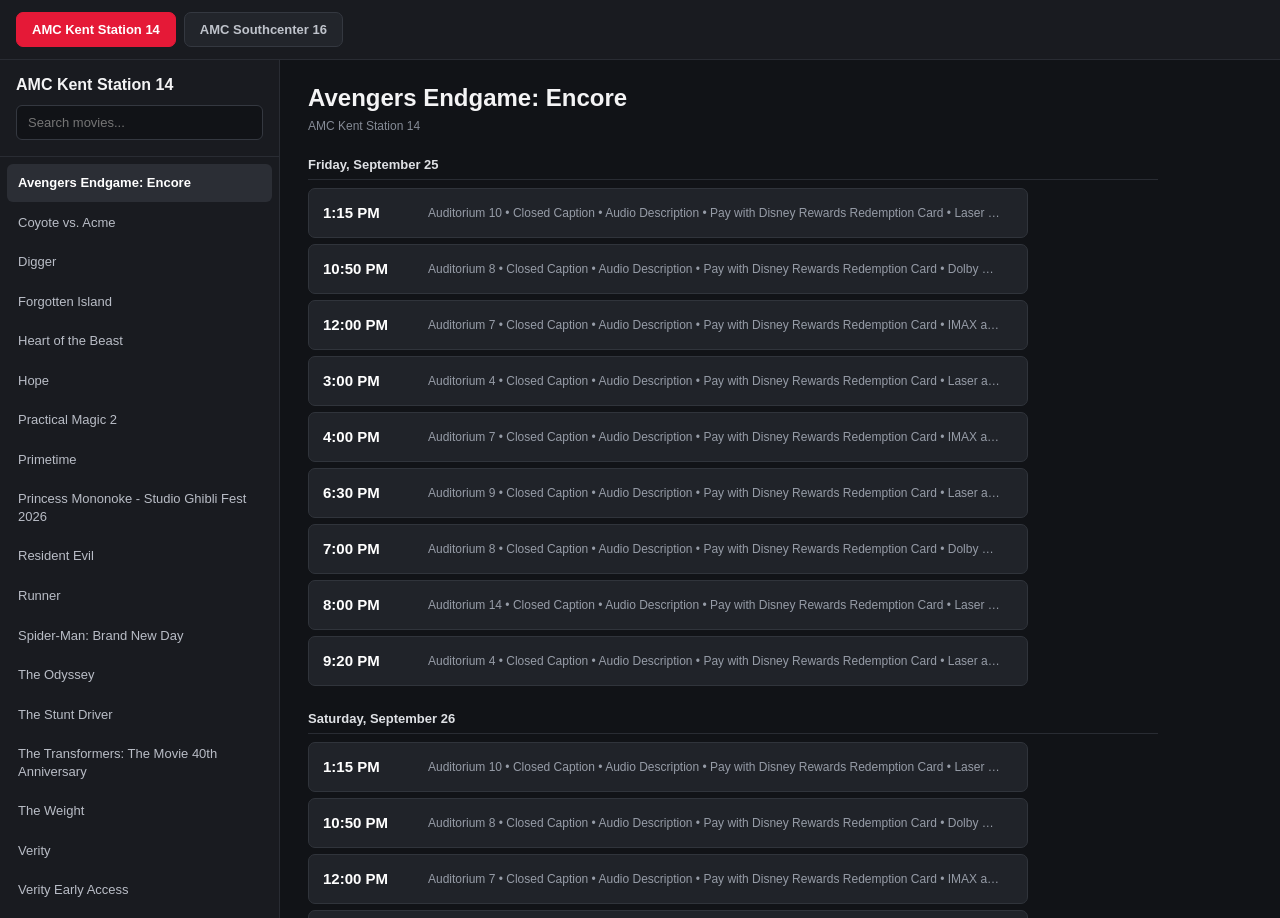
==== amc.html @ 358a9a9d "Create amc.html" ====
<!DOCTYPE html>
<html lang="en">

<head>

<meta charset="UTF-8">

<meta
    name="viewport"
    content="width=device-width, initial-scale=1.0"
>

<title>AMC Showtimes</title>

<style>

* {
    box-sizing: border-box;
}

html,
body {
    margin: 0;
    padding: 0;
    height: 100%;
}

body {
    font-family:
        -apple-system,
        BlinkMacSystemFont,
        "Segoe UI",
        Roboto,
        Helvetica,
        Arial,
        sans-serif;

    background: #111317;
    color: #f4f4f5;

    overflow: hidden;
}


/* =========================================================
   THEATER TABS
   ========================================================= */

.theater-bar {

    display: flex;

    gap: 8px;

    padding: 12px 16px;

    background: #191b20;

    border-bottom: 1px solid #292c33;

    overflow-x: auto;

    white-space: nowrap;

    scrollbar-width: thin;
}

.theater-tab {

    border: 1px solid #343840;

    background: #22252b;

    color: #bfc3cb;

    padding: 9px 15px;

    border-radius: 7px;

    cursor: pointer;

    font-size: 13px;

    font-weight: 600;

    transition:
        background 0.15s,
        border-color 0.15s,
        color 0.15s;
}

.theater-tab:hover {

    background: #2b2e35;

    color: white;
}

.theater-tab.active {

    background: #e51937;

    border-color: #e51937;

    color: white;
}


/* =========================================================
   MAIN LAYOUT
   ========================================================= */

.main {

    display: grid;

    grid-template-columns:
        280px
        minmax(0, 1fr);

    height: calc(100vh - 58px);
}


/* =========================================================
   MOVIE SIDEBAR
   ========================================================= */

.sidebar {

    background: #191b20;

    border-right: 1px solid #292c33;

    display: flex;

    flex-direction: column;

    min-width: 0;
}

.sidebar-header {

    padding: 16px;

    border-bottom: 1px solid #292c33;
}

.theater-name {

    font-size: 16px;

    font-weight: 700;

    margin-bottom: 11px;

    white-space: nowrap;

    overflow: hidden;

    text-overflow: ellipsis;
}

.search {

    width: 100%;

    padding: 9px 11px;

    border-radius: 6px;

    border: 1px solid #343840;

    background: #111317;

    color: white;

    outline: none;

    font-size: 13px;
}

.search:focus {

    border-color: #666c77;
}

.movie-list {

    overflow-y: auto;

    padding: 7px;

    flex: 1;
}

.movie-item {

    padding: 10px 11px;

    margin-bottom: 2px;

    border-radius: 6px;

    cursor: pointer;

    color: #b9bdc6;

    font-size: 13px;

    line-height: 1.35;

    transition:
        background 0.12s,
        color 0.12s;
}

.movie-item:hover {

    background: #24272d;

    color: white;
}

.movie-item.active {

    background: #2b2e35;

    color: white;

    font-weight: 600;
}


/* =========================================================
   CONTENT
   ========================================================= */

.content {

    min-width: 0;

    overflow-y: auto;

    padding: 24px 28px 40px;
}

.content-header {

    margin-bottom: 24px;
}

.content-title {

    margin: 0;

    font-size: 24px;

    font-weight: 700;

    line-height: 1.2;
}

.content-subtitle {

    margin-top: 6px;

    color: #858b96;

    font-size: 12px;
}


/* =========================================================
   DAY GROUP
   ========================================================= */

.day {

    margin-bottom: 25px;

    max-width: 850px;
}

.day-header {

    display: flex;

    align-items: center;

    gap: 9px;

    margin-bottom: 8px;

    padding-bottom: 7px;

    border-bottom: 1px solid #292c33;
}

.day-name {

    font-size: 13px;

    font-weight: 700;

    color: #dfe1e5;
}

.today-badge {

    font-size: 10px;

    font-weight: 700;

    color: #e51937;

    background: rgba(229, 25, 55, 0.12);

    border: 1px solid rgba(229, 25, 55, 0.3);

    border-radius: 4px;

    padding: 2px 5px;
}


/* =========================================================
   SHOWTIMES
   ========================================================= */

.showtimes {

    display: flex;

    flex-direction: column;

    gap: 6px;

    width: 100%;

    max-width: 720px;
}

.showtime {

    display: grid;

    grid-template-columns:
        105px
        minmax(0, 1fr)
        auto;

    grid-template-rows: 1fr;

    align-items: center;

    width: 100%;

    min-height: 50px;

    padding: 0 14px;

    border-radius: 7px;

    background: #202329;

    border: 1px solid #30343b;

    color: white;

    text-decoration: none;

    transition:
        background 0.15s,
        border-color 0.15s,
        transform 0.15s;
}

.showtime:hover {

    background: #292d34;

    border-color: #505661;

    transform: translateX(2px);
}

.showtime.cancelled {

    opacity: 0.5;

    text-decoration: line-through;
}

.showtime-time {

    font-size: 15px;

    font-weight: 600;

    white-space: nowrap;

    text-align: left;
}

.showtime-info {

    min-width: 0;

    padding-right: 12px;

    color: #969ca7;

    font-size: 12px;

    text-align: left;

    overflow: hidden;

    text-overflow: ellipsis;

    white-space: nowrap;
}

.badges {

    display: flex;

    align-items: center;

    justify-content: flex-end;

    gap: 4px;

    flex-wrap: wrap;
}

.badge {

    display: inline-flex;

    align-items: center;

    white-space: nowrap;

    font-size: 10px;

    line-height: 1;

    padding: 4px 6px;

    border-radius: 4px;

    background: #30343b;

    color: #c7cad0;

    font-weight: 600;
}

.badge.sold-out {

    background: #51252b;

    color: #ffb4bd;
}

.badge.almost {

    background: #514325;

    color: #f4d58b;
}

.badge.cancelled {

    background: #403f42;

    color: #bcbcc1;
}


/* =========================================================
   EMPTY STATE
   ========================================================= */

.empty {

    padding: 30px 10px;

    color: #747a85;

    font-size: 13px;
}

.loading {

    color: #777d88;

    font-size: 13px;
}


/* =========================================================
   MOBILE
   ========================================================= */

@media (max-width: 750px) {

    body {
        overflow: auto;
    }

    .main {

        grid-template-columns: 1fr;

        height: auto;

        min-height: calc(100vh - 58px);
    }

    .sidebar {

        border-right: none;

        border-bottom: 1px solid #292c33;

        max-height: 260px;
    }

    .movie-list {

        max-height: 150px;
    }

    .content {

        padding: 20px 14px 35px;
    }

    .content-title {

        font-size: 20px;
    }

    .showtime {

        grid-template-columns:
            88px
            minmax(0, 1fr)
            auto;

        min-height: 48px;

        padding: 0 10px;
    }

    .showtime-time {

        font-size: 14px;
    }

    .showtime-info {

        font-size: 11px;

        padding-right: 7px;
    }

    .badge {

        font-size: 9px;

        padding: 3px 5px;
    }
}


/* =========================================================
   VERY SMALL SCREENS
   ========================================================= */

@media (max-width: 430px) {

    .showtime {

        grid-template-columns:
            76px
            minmax(0, 1fr);
    }

    .badges {

        display: none;
    }

    .showtime-info {

        padding-right: 0;
    }
}

</style>

</head>


<body>


<!-- =======================================================
     THEATER TABS
     ======================================================= -->

<div class="theater-bar" id="theaterBar">
</div>


<!-- =======================================================
     MAIN
     ======================================================= -->

<div class="main">


    <!-- ===================================================
         SIDEBAR
         =================================================== -->

    <aside class="sidebar">

        <div class="sidebar-header">

            <div
                class="theater-name"
                id="theaterName"
            >
                Loading...
            </div>

            <input
                type="text"
                class="search"
                id="movieSearch"
                placeholder="Search movies..."
                autocomplete="off"
            >

        </div>


        <div
            class="movie-list"
            id="movieList"
        >
        </div>

    </aside>


    <!-- ===================================================
         CONTENT
         =================================================== -->

    <main class="content">

        <div class="content-header">

            <h1
                class="content-title"
                id="movieTitle"
            >
                Select a movie
            </h1>

            <div
                class="content-subtitle"
                id="contentSubtitle"
            >
            </div>

        </div>


        <div id="showtimeContainer">
        </div>

    </main>

</div>


<script>

const DATA = {"606": {"name": "AMC Kent Station 14", "movies": {"Avengers Endgame: Encore": [{"date": "Friday, September 25", "date_iso": "2026-09-25", "time": "12:00 PM", "auditorium": "Auditorium 7", "attributes": ["Closed Caption", "Audio Description", "Pay with Disney Rewards Redemption Card", "IMAX at AMC", "IMAX with Laser at AMC", "Reserved Seating"], "purchase_url": "https://www.amctheatres.com/showtimes/all/2026-09-25/kentstation/all/147288750", "sold_out": false, "almost_sold_out": false, "cancelled": false}, {"date": "Friday, September 25", "date_iso": "2026-09-25", "time": "1:15 PM", "auditorium": "Auditorium 10", "attributes": ["Closed Caption", "Audio Description", "Pay with Disney Rewards Redemption Card", "Laser at AMC", "RealD 3D", "AMC Signature Recliners", "Reserved Seating"], "purchase_url": "https://www.amctheatres.com/showtimes/all/2026-09-25/kentstation/all/146678218", "sold_out": false, "almost_sold_out": false, "cancelled": false}, {"date": "Friday, September 25", "date_iso": "2026-09-25", "time": "3:00 PM", "auditorium": "Auditorium 4", "attributes": ["Closed Caption", "Audio Description", "Pay with Disney Rewards Redemption Card", "Laser at AMC", "AMC Signature Recliners", "Reserved Seating"], "purchase_url": "https://www.amctheatres.com/showtimes/all/2026-09-25/kentstation/all/146678106", "sold_out": false, "almost_sold_out": false, "cancelled": false}, {"date": "Friday, September 25", "date_iso": "2026-09-25", "time": "4:00 PM", "auditorium": "Auditorium 7", "attributes": ["Closed Caption", "Audio Description", "Pay with Disney Rewards Redemption Card", "IMAX at AMC", "IMAX with Laser at AMC", "Reserved Seating"], "purchase_url": "https://www.amctheatres.com/showtimes/all/2026-09-25/kentstation/all/146466103", "sold_out": false, "almost_sold_out": false, "cancelled": false}, {"date": "Friday, September 25", "date_iso": "2026-09-25", "time": "6:30 PM", "auditorium": "Auditorium 9", "attributes": ["Closed Caption", "Audio Description", "Pay with Disney Rewards Redemption Card", "Laser at AMC", "AMC Signature Recliners", "Reserved Seating"], "purchase_url": "https://www.amctheatres.com/showtimes/all/2026-09-25/kentstation/all/146678206", "sold_out": false, "almost_sold_out": false, "cancelled": false}, {"date": "Friday, September 25", "date_iso": "2026-09-25", "time": "7:00 PM", "auditorium": "Auditorium 8", "attributes": ["Closed Caption", "Audio Description", "Pay with Disney Rewards Redemption Card", "Dolby Cinema at AMC", "Infinity Vision", "AMC Signature Recliners", "Reserved Seating"], "purchase_url": "https://www.amctheatres.com/showtimes/all/2026-09-25/kentstation/all/147006799", "sold_out": false, "almost_sold_out": false, "cancelled": false}, {"date": "Friday, September 25", "date_iso": "2026-09-25", "time": "8:00 PM", "auditorium": "Auditorium 14", "attributes": ["Closed Caption", "Audio Description", "Pay with Disney Rewards Redemption Card", "Laser at AMC", "AMC Signature Recliners", "Reserved Seating"], "purchase_url": "https://www.amctheatres.com/showtimes/all/2026-09-25/kentstation/all/147288881", "sold_out": false, "almost_sold_out": false, "cancelled": false}, {"date": "Friday, September 25", "date_iso": "2026-09-25", "time": "9:20 PM", "auditorium": "Auditorium 4", "attributes": ["Closed Caption", "Audio Description", "Pay with Disney Rewards Redemption Card", "Laser at AMC", "AMC Signature Recliners", "Reserved Seating"], "purchase_url": "https://www.amctheatres.com/showtimes/all/2026-09-25/kentstation/all/146678126", "sold_out": false, "almost_sold_out": false, "cancelled": false}, {"date": "Friday, September 25", "date_iso": "2026-09-25", "time": "10:50 PM", "auditorium": "Auditorium 8", "attributes": ["Closed Caption", "Audio Description", "Pay with Disney Rewards Redemption Card", "Dolby Cinema at AMC", "Infinity Vision", "AMC Signature Recliners", "Reserved Seating"], "purchase_url": "https://www.amctheatres.com/showtimes/all/2026-09-25/kentstation/all/147006789", "sold_out": false, "almost_sold_out": false, "cancelled": false}, {"date": "Saturday, September 26", "date_iso": "2026-09-26", "time": "12:00 PM", "auditorium": "Auditorium 7", "attributes": ["Closed Caption", "Audio Description", "Pay with Disney Rewards Redemption Card", "IMAX at AMC", "IMAX with Laser at AMC", "Reserved Seating"], "purchase_url": "https://www.amctheatres.com/showtimes/all/2026-09-26/kentstation/all/147288749", "sold_out": false, "almost_sold_out": false, "cancelled": false}, {"date": "Saturday, September 26", "date_iso": "2026-09-26", "time": "1:15 PM", "auditorium": "Auditorium 10", "attributes": ["Closed Caption", "Audio Description", "Pay with Disney Rewards Redemption Card", "Laser at AMC", "RealD 3D", "AMC Signature Recliners", "Reserved Seating"], "purchase_url": "https://www.amctheatres.com/showtimes/all/2026-09-26/kentstation/all/146678217", "sold_out": false, "almost_sold_out": false, "cancelled": false}, {"date": "Saturday, September 26", "date_iso": "2026-09-26", "time": "3:00 PM", "auditorium": "Auditorium 4", "attributes": ["Closed Caption", "Audio Description", "Pay with Disney Rewards Redemption Card", "Laser at AMC", "AMC Signature Recliners", "Reserved Seating"], "purchase_url": "https://www.amctheatres.com/showtimes/all/2026-09-26/kentstation/all/146678107", "sold_out": false, "almost_sold_out": false, "cancelled": false}, {"date": "Saturday, September 26", "date_iso": "2026-09-26", "time": "4:00 PM", "auditorium": "Auditorium 7", "attributes": ["Closed Caption", "Audio Description", "Pay with Disney Rewards Redemption Card", "IMAX at AMC", "IMAX with Laser at AMC", "Reserved Seating"], "purchase_url": "https://www.amctheatres.com/showtimes/all/2026-09-26/kentstation/all/146466104", "sold_out": false, "almost_sold_out": false, "cancelled": false}, {"date": "Saturday, September 26", "date_iso": "2026-09-26", "time": "6:30 PM", "auditorium": "Auditorium 9", "attributes": ["Closed Caption", "Audio Description", "Pay with Disney Rewards Redemption Card", "Laser at AMC", "AMC Signature Recliners", "Reserved Seating"], "purchase_url": "https://www.amctheatres.com/showtimes/all/2026-09-26/kentstation/all/146678202", "sold_out": false, "almost_sold_out": false, "cancelled": false}, {"date": "Saturday, September 26", "date_iso": "2026-09-26", "time": "7:00 PM", "auditorium": "Auditorium 8", "attributes": ["Closed Caption", "Audio Description", "Pay with Disney Rewards Redemption Card", "Dolby Cinema at AMC", "Infinity Vision", "AMC Signature Recliners", "Reserved Seating"], "purchase_url": "https://www.amctheatres.com/showtimes/all/2026-09-26/kentstation/all/147006792", "sold_out": false, "almost_sold_out": false, "cancelled": false}, {"date": "Saturday, September 26", "date_iso": "2026-09-26", "time": "8:00 PM", "auditorium": "Auditorium 14", "attributes": ["Closed Caption", "Audio Description", "Pay with Disney Rewards Redemption Card", "Laser at AMC", "AMC Signature Recliners", "Reserved Seating"], "purchase_url": "https://www.amctheatres.com/showtimes/all/2026-09-26/kentstation/all/147288877", "sold_out": false, "almost_sold_out": false, "cancelled": false}, {"date": "Saturday, September 26", "date_iso": "2026-09-26", "time": "9:20 PM", "auditorium": "Auditorium 4", "attributes": ["Closed Caption", "Audio Description", "Pay with Disney Rewards Redemption Card", "Laser at AMC", "AMC Signature Recliners", "Reserved Seating"], "purchase_url": "https://www.amctheatres.com/showtimes/all/2026-09-26/kentstation/all/146678123", "sold_out": false, "almost_sold_out": false, "cancelled": false}, {"date": "Saturday, September 26", "date_iso": "2026-09-26", "time": "10:50 PM", "auditorium": "Auditorium 8", "attributes": ["Closed Caption", "Audio Description", "Pay with Disney Rewards Redemption Card", "Dolby Cinema at AMC", "Infinity Vision", "AMC Signature Recliners", "Reserved Seating"], "purchase_url": "https://www.amctheatres.com/showtimes/all/2026-09-26/kentstation/all/147006793", "sold_out": false, "almost_sold_out": false, "cancelled": false}, {"date": "Sunday, September 27", "date_iso": "2026-09-27", "time": "12:00 PM", "auditorium": "Auditorium 7", "attributes": ["Closed Caption", "Audio Description", "Pay with Disney Rewards Redemption Card", "IMAX at AMC", "IMAX with Laser at AMC", "Reserved Seating"], "purchase_url": "https://www.amctheatres.com/showtimes/all/2026-09-27/kentstation/all/147288748", "sold_out": false, "almost_sold_out": false, "cancelled": false}, {"date": "Sunday, September 27", "date_iso": "2026-09-27", "time": "1:15 PM", "auditorium": "Auditorium 10", "attributes": ["Closed Caption", "Audio Description", "Pay with Disney Rewards Redemption Card", "Laser at AMC", "RealD 3D", "AMC Signature Recliners", "Reserved Seating"], "purchase_url": "https://www.amctheatres.com/showtimes/all/2026-09-27/kentstation/all/146678216", "sold_out": false, "almost_sold_out": false, "cancelled": false}, {"date": "Sunday, September 27", "date_iso": "2026-09-27", "time": "3:00 PM", "auditorium": "Auditorium 4", "attributes": ["Closed Caption", "Audio Description", "Pay with Disney Rewards Redemption Card", "Laser at AMC", "AMC Signature Recliners", "Reserved Seating"], "purchase_url": "https://www.amctheatres.com/showtimes/all/2026-09-27/kentstation/all/146678108", "sold_out": false, "almost_sold_out": false, "cancelled": false}, {"date": "Sunday, September 27", "date_iso": "2026-09-27", "time": "4:00 PM", "auditorium": "Auditorium 7", "attributes": ["Closed Caption", "Audio Description", "Pay with Disney Rewards Redemption Card", "IMAX at AMC", "IMAX with Laser at AMC", "Reserved Seating"], "purchase_url": "https://www.amctheatres.com/showtimes/all/2026-09-27/kentstation/all/146466105", "sold_out": false, "almost_sold_out": false, "cancelled": false}, {"date": "Sunday, September 27", "date_iso": "2026-09-27", "time": "5:30 PM", "auditorium": "Auditorium 14", "attributes": ["Closed Caption", "Audio Description", "Pay with Disney Rewards Redemption Card", "Laser at AMC", "AMC Signature Recliners", "Reserved Seating"], "purchase_url": "https://www.amctheatres.com/showtimes/all/2026-09-27/kentstation/all/147288873", "sold_out": false, "almost_sold_out": false, "cancelled": false}, {"date": "Sunday, September 27", "date_iso": "2026-09-27", "time": "6:30 PM", "auditorium": "Auditorium 9", "attributes": ["Closed Caption", "Audio Description", "Pay with Disney Rewards Redemption Card", "Laser at AMC", "AMC Signature Recliners", "Reserved Seating"], "purchase_url": "https://www.amctheatres.com/showtimes/all/2026-09-27/kentstation/all/146678204", "sold_out": false, "almost_sold_out": false, "cancelled": false}, {"date": "Sunday, September 27", "date_iso": "2026-09-27", "time": "7:00 PM", "auditorium": "Auditorium 8", "attributes": ["Closed Caption", "Audio Description", "Pay with Disney Rewards Redemption Card", "Dolby Cinema at AMC", "Infinity Vision", "AMC Signature Recliners", "Reserved Seating"], "purchase_url": "https://www.amctheatres.com/showtimes/all/2026-09-27/kentstation/all/147006794", "sold_out": false, "almost_sold_out": false, "cancelled": false}, {"date": "Sunday, September 27", "date_iso": "2026-09-27", "time": "9:20 PM", "auditorium": "Auditorium 4", "attributes": ["Closed Caption", "Audio Description", "Pay with Disney Rewards Redemption Card", "Laser at AMC", "AMC Signature Recliners", "Reserved Seating"], "purchase_url": "https://www.amctheatres.com/showtimes/all/2026-09-27/kentstation/all/146678119", "sold_out": false, "almost_sold_out": false, "cancelled": false}, {"date": "Sunday, September 27", "date_iso": "2026-09-27", "time": "10:50 PM", "auditorium": "Auditorium 8", "attributes": ["Closed Caption", "Audio Description", "Pay with Disney Rewards Redemption Card", "Dolby Cinema at AMC", "Infinity Vision", "AMC Signature Recliners", "Reserved Seating"], "purchase_url": "https://www.amctheatres.com/showtimes/all/2026-09-27/kentstation/all/147006784", "sold_out": false, "almost_sold_out": false, "cancelled": false}, {"date": "Monday, September 28", "date_iso": "2026-09-28", "time": "12:00 PM", "auditorium": "Auditorium 7", "attributes": ["Closed Caption", "Audio Description", "Pay with Disney Rewards Redemption Card", "IMAX at AMC", "IMAX with Laser at AMC", "Reserved Seating"], "purchase_url": "https://www.amctheatres.com/showtimes/all/2026-09-28/kentstation/all/147288747", "sold_out": false, "almost_sold_out": false, "cancelled": false}, {"date": "Monday, September 28", "date_iso": "2026-09-28", "time": "1:15 PM", "auditorium": "Auditorium 10", "attributes": ["Closed Caption", "Audio Description", "Pay with Disney Rewards Redemption Card", "Laser at AMC", "RealD 3D", "AMC Signature Recliners", "Reserved Seating"], "purchase_url": "https://www.amctheatres.com/showtimes/all/2026-09-28/kentstation/all/146678215", "sold_out": false, "almost_sold_out": false, "cancelled": false}, {"date": "Monday, September 28", "date_iso": "2026-09-28", "time": "3:00 PM", "auditorium": "Auditorium 4", "attributes": ["Closed Caption", "Audio Description", "Pay with Disney Rewards Redemption Card", "Laser at AMC", "AMC Signature Recliners", "Reserved Seating"], "purchase_url": "https://www.amctheatres.com/showtimes/all/2026-09-28/kentstation/all/146678109", "sold_out": false, "almost_sold_out": false, "cancelled": false}, {"date": "Monday, September 28", "date_iso": "2026-09-28", "time": "4:00 PM", "auditorium": "Auditorium 7", "attributes": ["Closed Caption", "Audio Description", "Pay with Disney Rewards Redemption Card", "IMAX at AMC", "IMAX with Laser at AMC", "Reserved Seating"], "purchase_url": "https://www.amctheatres.com/showtimes/all/2026-09-28/kentstation/all/146466106", "sold_out": false, "almost_sold_out": false, "cancelled": false}, {"date": "Monday, September 28", "date_iso": "2026-09-28", "time": "5:30 PM", "auditorium": "Auditorium 14", "attributes": ["Closed Caption", "Audio Description", "Pay with Disney Rewards Redemption Card", "Laser at AMC", "AMC Signature Recliners", "Reserved Seating"], "purchase_url": "https://www.amctheatres.com/showtimes/all/2026-09-28/kentstation/all/147288869", "sold_out": false, "almost_sold_out": false, "cancelled": false}, {"date": "Monday, September 28", "date_iso": "2026-09-28", "time": "6:30 PM", "auditorium": "Auditorium 8", "attributes": ["Closed Caption", "Audio Description", "Pay with Disney Rewards Redemption Card", "Dolby Cinema at AMC", "Infinity Vision", "AMC Signature Recliners", "Reserved Seating"], "purchase_url": "https://www.amctheatres.com/showtimes/all/2026-09-28/kentstation/all/146678200", "sold_out": false, "almost_sold_out": false, "cancelled": false}, {"date": "Monday, September 28", "date_iso": "2026-09-28", "time": "9:20 PM", "auditorium": "Auditorium 4", "attributes": ["Closed Caption", "Audio Description", "Pay with Disney Rewards Redemption Card", "Laser at AMC", "AMC Signature Recliners", "Reserved Seating"], "purchase_url": "https://www.amctheatres.com/showtimes/all/2026-09-28/kentstation/all/146678121", "sold_out": false, "almost_sold_out": false, "cancelled": false}, {"date": "Monday, September 28", "date_iso": "2026-09-28", "time": "10:20 PM", "auditorium": "Auditorium 8", "attributes": ["Closed Caption", "Audio Description", "Pay with Disney Rewards Redemption Card", "Dolby Cinema at AMC", "Infinity Vision", "AMC Signature Recliners", "Reserved Seating"], "purchase_url": "https://www.amctheatres.com/showtimes/all/2026-09-28/kentstation/all/147006787", "sold_out": false, "almost_sold_out": false, "cancelled": false}, {"date": "Tuesday, September 29", "date_iso": "2026-09-29", "time": "12:00 PM", "auditorium": "Auditorium 7", "attributes": ["Closed Caption", "Audio Description", "Pay with Disney Rewards Redemption Card", "IMAX at AMC", "IMAX with Laser at AMC", "Reserved Seating"], "purchase_url": "https://www.amctheatres.com/showtimes/all/2026-09-29/kentstation/all/147288746", "sold_out": false, "almost_sold_out": false, "cancelled": false}, {"date": "Tuesday, September 29", "date_iso": "2026-09-29", "time": "1:15 PM", "auditorium": "Auditorium 10", "attributes": ["Closed Caption", "Audio Description", "Pay with Disney Rewards Redemption Card", "Laser at AMC", "RealD 3D", "AMC Signature Recliners", "Reserved Seating"], "purchase_url": "https://www.amctheatres.com/showtimes/all/2026-09-29/kentstation/all/146678214", "sold_out": false, "almost_sold_out": false, "cancelled": false}, {"date": "Tuesday, September 29", "date_iso": "2026-09-29", "time": "3:00 PM", "auditorium": "Auditorium 4", "attributes": ["Closed Caption", "Audio Description", "Pay with Disney Rewards Redemption Card", "Laser at AMC", "AMC Signature Recliners", "Reserved Seating"], "purchase_url": "https://www.amctheatres.com/showtimes/all/2026-09-29/kentstation/all/146678110", "sold_out": false, "almost_sold_out": false, "cancelled": false}, {"date": "Tuesday, September 29", "date_iso": "2026-09-29", "time": "4:00 PM", "auditorium": "Auditorium 7", "attributes": ["Closed Caption", "Audio Description", "Pay with Disney Rewards Redemption Card", "IMAX at AMC", "IMAX with Laser at AMC", "Reserved Seating"], "purchase_url": "https://www.amctheatres.com/showtimes/all/2026-09-29/kentstation/all/146466107", "sold_out": false, "almost_sold_out": false, "cancelled": false}, {"date": "Tuesday, September 29", "date_iso": "2026-09-29", "time": "5:30 PM", "auditorium": "Auditorium 14", "attributes": ["Closed Caption", "Audio Description", "Pay with Disney Rewards Redemption Card", "Laser at AMC", "AMC Signature Recliners", "Reserved Seating"], "purchase_url": "https://www.amctheatres.com/showtimes/all/2026-09-29/kentstation/all/147288866", "sold_out": false, "almost_sold_out": false, "cancelled": false}, {"date": "Tuesday, September 29", "date_iso": "2026-09-29", "time": "6:30 PM", "auditorium": "Auditorium 8", "attributes": ["Closed Caption", "Audio Description", "Pay with Disney Rewards Redemption Card", "Dolby Cinema at AMC", "Infinity Vision", "AMC Signature Recliners", "Reserved Seating"], "purchase_url": "https://www.amctheatres.com/showtimes/all/2026-09-29/kentstation/all/146678196", "sold_out": false, "almost_sold_out": false, "cancelled": false}, {"date": "Tuesday, September 29", "date_iso": "2026-09-29", "time": "9:20 PM", "auditorium": "Auditorium 4", "attributes": ["Closed Caption", "Audio Description", "Pay with Disney Rewards Redemption Card", "Laser at AMC", "AMC Signature Recliners", "Reserved Seating"], "purchase_url": "https://www.amctheatres.com/showtimes/all/2026-09-29/kentstation/all/146678117", "sold_out": false, "almost_sold_out": false, "cancelled": false}, {"date": "Tuesday, September 29", "date_iso": "2026-09-29", "time": "10:20 PM", "auditorium": "Auditorium 8", "attributes": ["Closed Caption", "Audio Description", "Pay with Disney Rewards Redemption Card", "Dolby Cinema at AMC", "Infinity Vision", "AMC Signature Recliners", "Reserved Seating"], "purchase_url": "https://www.amctheatres.com/showtimes/all/2026-09-29/kentstation/all/147006783", "sold_out": false, "almost_sold_out": false, "cancelled": false}, {"date": "Wednesday, September 30", "date_iso": "2026-09-30", "time": "12:00 PM", "auditorium": "Auditorium 7", "attributes": ["Closed Caption", "Audio Description", "Pay with Disney Rewards Redemption Card", "IMAX at AMC", "IMAX with Laser at AMC", "Reserved Seating"], "purchase_url": "https://www.amctheatres.com/showtimes/all/2026-09-30/kentstation/all/147288745", "sold_out": false, "almost_sold_out": false, "cancelled": false}, {"date": "Wednesday, September 30", "date_iso": "2026-09-30", "time": "1:15 PM", "auditorium": "Auditorium 10", "attributes": ["Closed Caption", "Audio Description", "Pay with Disney Rewards Redemption Card", "Laser at AMC", "RealD 3D", "AMC Signature Recliners", "Reserved Seating"], "purchase_url": "https://www.amctheatres.com/showtimes/all/2026-09-30/kentstation/all/146678212", "sold_out": false, "almost_sold_out": false, "cancelled": false}, {"date": "Wednesday, September 30", "date_iso": "2026-09-30", "time": "3:00 PM", "auditorium": "Auditorium 4", "attributes": ["Closed Caption", "Audio Description", "Pay with Disney Rewards Redemption Card", "Laser at AMC", "AMC Signature Recliners", "Reserved Seating"], "purchase_url": "https://www.amctheatres.com/showtimes/all/2026-09-30/kentstation/all/146678111", "sold_out": false, "almost_sold_out": false, "cancelled": false}, {"date": "Wednesday, September 30", "date_iso": "2026-09-30", "time": "4:00 PM", "auditorium": "Auditorium 7", "attributes": ["Closed Caption", "Audio Description", "Pay with Disney Rewards Redemption Card", "IMAX at AMC", "IMAX with Laser at AMC", "Reserved Seating"], "purchase_url": "https://www.amctheatres.com/showtimes/all/2026-09-30/kentstation/all/147007057", "sold_out": false, "almost_sold_out": false, "cancelled": false}, {"date": "Wednesday, September 30", "date_iso": "2026-09-30", "time": "5:30 PM", "auditorium": "Auditorium 14", "attributes": ["Pay with Disney Rewards Redemption Card", "Laser at AMC", "Open Caption (On-screen Subtitles)", "AMC Signature Recliners", "Reserved Seating"], "purchase_url": "https://www.amctheatres.com/showtimes/all/2026-09-30/kentstation/all/147288863", "sold_out": false, "almost_sold_out": false, "cancelled": false}, {"date": "Wednesday, September 30", "date_iso": "2026-09-30", "time": "8:10 PM", "auditorium": "Auditorium 11", "attributes": ["Closed Caption", "Audio Description", "Pay with Disney Rewards Redemption Card", "Laser at AMC", "AMC Signature Recliners", "Reserved Seating"], "purchase_url": "https://www.amctheatres.com/showtimes/all/2026-09-30/kentstation/all/147288786", "sold_out": false, "almost_sold_out": false, "cancelled": false}, {"date": "Wednesday, September 30", "date_iso": "2026-09-30", "time": "9:40 PM", "auditorium": "Auditorium 8", "attributes": ["Closed Caption", "Audio Description", "Pay with Disney Rewards Redemption Card", "Dolby Cinema at AMC", "Infinity Vision", "AMC Signature Recliners", "Reserved Seating"], "purchase_url": "https://www.amctheatres.com/showtimes/all/2026-09-30/kentstation/all/147007060", "sold_out": false, "almost_sold_out": false, "cancelled": false}], "Coyote vs. Acme": [{"date": "Friday, September 25", "date_iso": "2026-09-25", "time": "12:15 PM", "auditorium": "Auditorium 2", "attributes": ["Closed Caption", "Audio Description", "Laser at AMC", "AMC Signature Recliners", "Reserved Seating"], "purchase_url": "https://www.amctheatres.com/showtimes/all/2026-09-25/kentstation/all/147288673", "sold_out": false, "almost_sold_out": false, "cancelled": false}, {"date": "Friday, September 25", "date_iso": "2026-09-25", "time": "5:00 PM", "auditorium": "Auditorium 1", "attributes": ["Closed Caption", "Audio Description", "Laser at AMC", "AMC Signature Recliners", "Reserved Seating"], "purchase_url": "https://www.amctheatres.com/showtimes/all/2026-09-25/kentstation/all/147288651", "sold_out": false, "almost_sold_out": false, "cancelled": false}, {"date": "Friday, September 25", "date_iso": "2026-09-25", "time": "7:30 PM", "auditorium": "Auditorium 1", "attributes": ["Closed Caption", "Audio Description", "Laser at AMC", "AMC Signature Recliners", "Reserved Seating"], "purchase_url": "https://www.amctheatres.com/showtimes/all/2026-09-25/kentstation/all/147288653", "sold_out": false, "almost_sold_out": false, "cancelled": false}, {"date": "Friday, September 25", "date_iso": "2026-09-25", "time": "10:00 PM", "auditorium": "Auditorium 1", "attributes": ["Closed Caption", "Audio Description", "Laser at AMC", "AMC Signature Recliners", "Reserved Seating"], "purchase_url": "https://www.amctheatres.com/showtimes/all/2026-09-25/kentstation/all/147288654", "sold_out": false, "almost_sold_out": false, "cancelled": false}, {"date": "Saturday, September 26", "date_iso": "2026-09-26", "time": "11:45 AM", "auditorium": "Auditorium 14", "attributes": ["Closed Caption", "Audio Description", "Laser at AMC", "AMC Signature Recliners", "Reserved Seating"], "purchase_url": "https://www.amctheatres.com/showtimes/all/2026-09-26/kentstation/all/147288879", "sold_out": false, "almost_sold_out": false, "cancelled": false}, {"date": "Saturday, September 26", "date_iso": "2026-09-26", "time": "5:00 PM", "auditorium": "Auditorium 1", "attributes": ["Closed Caption", "Audio Description", "Laser at AMC", "AMC Signature Recliners", "Reserved Seating"], "purchase_url": "https://www.amctheatres.com/showtimes/all/2026-09-26/kentstation/all/147288649", "sold_out": false, "almost_sold_out": false, "cancelled": false}, {"date": "Saturday, September 26", "date_iso": "2026-09-26", "time": "7:30 PM", "auditorium": "Auditorium 1", "attributes": ["Closed Caption", "Audio Description", "Laser at AMC", "AMC Signature Recliners", "Reserved Seating"], "purchase_url": "https://www.amctheatres.com/showtimes/all/2026-09-26/kentstation/all/147288650", "sold_out": false, "almost_sold_out": false, "cancelled": false}, {"date": "Saturday, September 26", "date_iso": "2026-09-26", "time": "10:45 PM", "auditorium": "Auditorium 10", "attributes": ["Closed Caption", "Audio Description", "Laser at AMC", "AMC Signature Recliners", "Reserved Seating"], "purchase_url": "https://www.amctheatres.com/showtimes/all/2026-09-26/kentstation/all/147288781", "sold_out": false, "almost_sold_out": false, "cancelled": false}, {"date": "Sunday, September 27", "date_iso": "2026-09-27", "time": "12:40 PM", "auditorium": "Auditorium 14", "attributes": ["Closed Caption", "Audio Description", "Laser at AMC", "AMC Signature Recliners", "Reserved Seating"], "purchase_url": "https://www.amctheatres.com/showtimes/all/2026-09-27/kentstation/all/147288875", "sold_out": false, "almost_sold_out": false, "cancelled": false}, {"date": "Sunday, September 27", "date_iso": "2026-09-27", "time": "5:00 PM", "auditorium": "Auditorium 1", "attributes": ["Closed Caption", "Audio Description", "Laser at AMC", "AMC Signature Recliners", "Reserved Seating"], "purchase_url": "https://www.amctheatres.com/showtimes/all/2026-09-27/kentstation/all/147288643", "sold_out": false, "almost_sold_out": false, "cancelled": false}, {"date": "Sunday, September 27", "date_iso": "2026-09-27", "time": "7:30 PM", "auditorium": "Auditorium 1", "attributes": ["Closed Caption", "Audio Description", "Laser at AMC", "AMC Signature Recliners", "Reserved Seating"], "purchase_url": "https://www.amctheatres.com/showtimes/all/2026-09-27/kentstation/all/147288644", "sold_out": false, "almost_sold_out": false, "cancelled": false}, {"date": "Sunday, September 27", "date_iso": "2026-09-27", "time": "10:45 PM", "auditorium": "Auditorium 10", "attributes": ["Closed Caption", "Audio Description", "Laser at AMC", "AMC Signature Recliners", "Reserved Seating"], "purchase_url": "https://www.amctheatres.com/showtimes/all/2026-09-27/kentstation/all/147288779", "sold_out": false, "almost_sold_out": false, "cancelled": false}, {"date": "Monday, September 28", "date_iso": "2026-09-28", "time": "12:40 PM", "auditorium": "Auditorium 14", "attributes": ["Closed Caption", "Audio Description", "Laser at AMC", "AMC Signature Recliners", "Reserved Seating"], "purchase_url": "https://www.amctheatres.com/showtimes/all/2026-09-28/kentstation/all/147288871", "sold_out": false, "almost_sold_out": false, "cancelled": false}, {"date": "Monday, September 28", "date_iso": "2026-09-28", "time": "5:00 PM", "auditorium": "Auditorium 1", "attributes": ["Closed Caption", "Audio Description", "Laser at AMC", "AMC Signature Recliners", "Reserved Seating"], "purchase_url": "https://www.amctheatres.com/showtimes/all/2026-09-28/kentstation/all/147288639", "sold_out": false, "almost_sold_out": false, "cancelled": false}, {"date": "Monday, September 28", "date_iso": "2026-09-28", "time": "7:30 PM", "auditorium": "Auditorium 1", "attributes": ["Closed Caption", "Audio Description", "Laser at AMC", "AMC Signature Recliners", "Reserved Seating"], "purchase_url": "https://www.amctheatres.com/showtimes/all/2026-09-28/kentstation/all/147288638", "sold_out": false, "almost_sold_out": false, "cancelled": false}, {"date": "Monday, September 28", "date_iso": "2026-09-28", "time": "10:10 PM", "auditorium": "Auditorium 3", "attributes": ["Closed Caption", "Audio Description", "Laser at AMC", "AMC Signature Recliners", "Reserved Seating"], "purchase_url": "https://www.amctheatres.com/showtimes/all/2026-09-28/kentstation/all/147288717", "sold_out": false, "almost_sold_out": false, "cancelled": false}, {"date": "Tuesday, September 29", "date_iso": "2026-09-29", "time": "12:40 PM", "auditorium": "Auditorium 14", "attributes": ["Closed Caption", "Audio Description", "Laser at AMC", "AMC Signature Recliners", "Reserved Seating"], "purchase_url": "https://www.amctheatres.com/showtimes/all/2026-09-29/kentstation/all/147288868", "sold_out": false, "almost_sold_out": false, "cancelled": false}, {"date": "Tuesday, September 29", "date_iso": "2026-09-29", "time": "5:00 PM", "auditorium": "Auditorium 1", "attributes": ["Closed Caption", "Audio Description", "Laser at AMC", "AMC Signature Recliners", "Reserved Seating"], "purchase_url": "https://www.amctheatres.com/showtimes/all/2026-09-29/kentstation/all/147288634", "sold_out": false, "almost_sold_out": false, "cancelled": false}, {"date": "Tuesday, September 29", "date_iso": "2026-09-29", "time": "7:30 PM", "auditorium": "Auditorium 1", "attributes": ["Closed Caption", "Audio Description", "Laser at AMC", "AMC Signature Recliners", "Reserved Seating"], "purchase_url": "https://www.amctheatres.com/showtimes/all/2026-09-29/kentstation/all/147288633", "sold_out": false, "almost_sold_out": false, "cancelled": false}, {"date": "Tuesday, September 29", "date_iso": "2026-09-29", "time": "10:10 PM", "auditorium": "Auditorium 3", "attributes": ["Closed Caption", "Audio Description", "Laser at AMC", "AMC Signature Recliners", "Reserved Seating"], "purchase_url": "https://www.amctheatres.com/showtimes/all/2026-09-29/kentstation/all/147288713", "sold_out": false, "almost_sold_out": false, "cancelled": false}, {"date": "Wednesday, September 30", "date_iso": "2026-09-30", "time": "12:40 PM", "auditorium": "Auditorium 14", "attributes": ["Closed Caption", "Audio Description", "Laser at AMC", "AMC Signature Recliners", "Reserved Seating"], "purchase_url": "https://www.amctheatres.com/showtimes/all/2026-09-30/kentstation/all/147288865", "sold_out": false, "almost_sold_out": false, "cancelled": false}, {"date": "Wednesday, September 30", "date_iso": "2026-09-30", "time": "5:00 PM", "auditorium": "Auditorium 1", "attributes": ["Laser at AMC", "Open Caption (On-screen Subtitles)", "AMC Signature Recliners", "Reserved Seating"], "purchase_url": "https://www.amctheatres.com/showtimes/all/2026-09-30/kentstation/all/147288628", "sold_out": false, "almost_sold_out": false, "cancelled": false}, {"date": "Wednesday, September 30", "date_iso": "2026-09-30", "time": "7:30 PM", "auditorium": "Auditorium 1", "attributes": ["Closed Caption", "Audio Description", "Laser at AMC", "AMC Signature Recliners", "Reserved Seating"], "purchase_url": "https://www.amctheatres.com/showtimes/all/2026-09-30/kentstation/all/147288629", "sold_out": false, "almost_sold_out": false, "cancelled": false}, {"date": "Wednesday, September 30", "date_iso": "2026-09-30", "time": "10:10 PM", "auditorium": "Auditorium 3", "attributes": ["Closed Caption", "Audio Description", "Laser at AMC", "AMC Signature Recliners", "Reserved Seating"], "purchase_url": "https://www.amctheatres.com/showtimes/all/2026-09-30/kentstation/all/147288709", "sold_out": false, "almost_sold_out": false, "cancelled": false}], "Digger": [{"date": "Thursday, October 1", "date_iso": "2026-10-01", "time": "2:00 PM", "auditorium": "Auditorium 7", "attributes": ["AMC Artisan Films", "Closed Caption", "Audio Description", "IMAX at AMC", "IMAX with Laser at AMC", "Reserved Seating"], "purchase_url": "https://www.amctheatres.com/showtimes/all/2026-10-01/kentstation/all/147095097", "sold_out": false, "almost_sold_out": false, "cancelled": false}, {"date": "Thursday, October 1", "date_iso": "2026-10-01", "time": "3:00 PM", "auditorium": "Auditorium 4", "attributes": ["AMC Artisan Films", "Closed Caption", "Audio Description", "Laser at AMC", "AMC Signature Recliners", "Reserved Seating"], "purchase_url": "https://www.amctheatres.com/showtimes/all/2026-10-01/kentstation/all/147094949", "sold_out": false, "almost_sold_out": false, "cancelled": false}, {"date": "Thursday, October 1", "date_iso": "2026-10-01", "time": "4:00 PM", "auditorium": "Auditorium 8", "attributes": ["AMC Artisan Films", "Closed Caption", "Audio Description", "Dolby Cinema at AMC", "AMC Signature Recliners", "Reserved Seating"], "purchase_url": "https://www.amctheatres.com/showtimes/all/2026-10-01/kentstation/all/147095113", "sold_out": false, "almost_sold_out": false, "cancelled": false}, {"date": "Thursday, October 1", "date_iso": "2026-10-01", "time": "5:00 PM", "auditorium": "Auditorium 7", "attributes": ["AMC Artisan Films", "Closed Caption", "Audio Description", "IMAX at AMC", "IMAX with Laser at AMC", "Reserved Seating"], "purchase_url": "https://www.amctheatres.com/showtimes/all/2026-10-01/kentstation/all/147095098", "sold_out": false, "almost_sold_out": false, "cancelled": false}, {"date": "Thursday, October 1", "date_iso": "2026-10-01", "time": "6:30 PM", "auditorium": "Auditorium 10", "attributes": ["AMC Artisan Films", "Closed Caption", "Audio Description", "Laser at AMC", "AMC Signature Recliners", "Reserved Seating"], "purchase_url": "https://www.amctheatres.com/showtimes/all/2026-10-01/kentstation/all/147095153", "sold_out": false, "almost_sold_out": false, "cancelled": false}, {"date": "Thursday, October 1", "date_iso": "2026-10-01", "time": "8:00 PM", "auditorium": "Auditorium 7", "attributes": ["AMC Artisan Films", "Closed Caption", "Audio Description", "IMAX at AMC", "IMAX with Laser at AMC", "Reserved Seating"], "purchase_url": "https://www.amctheatres.com/showtimes/all/2026-10-01/kentstation/all/147095099", "sold_out": false, "almost_sold_out": false, "cancelled": false}, {"date": "Thursday, October 1", "date_iso": "2026-10-01", "time": "9:30 PM", "auditorium": "Auditorium 10", "attributes": ["AMC Artisan Films", "Closed Caption", "Audio Description", "Laser at AMC", "AMC Signature Recliners", "Reserved Seating"], "purchase_url": "https://www.amctheatres.com/showtimes/all/2026-10-01/kentstation/all/147095154", "sold_out": false, "almost_sold_out": false, "cancelled": false}], "Forgotten Island": [{"date": "Friday, September 25", "date_iso": "2026-09-25", "time": "12:45 PM", "auditorium": "Auditorium 5", "attributes": ["Closed Caption", "Audio Description", "Laser at AMC", "AMC Signature Recliners", "Reserved Seating"], "purchase_url": "https://www.amctheatres.com/showtimes/all/2026-09-25/kentstation/all/146678148", "sold_out": false, "almost_sold_out": false, "cancelled": false}, {"date": "Friday, September 25", "date_iso": "2026-09-25", "time": "1:50 PM", "auditorium": "Auditorium 8", "attributes": ["Closed Caption", "Audio Description", "Dolby Cinema at AMC", "AMC Signature Recliners", "Reserved Seating"], "purchase_url": "https://www.amctheatres.com/showtimes/all/2026-09-25/kentstation/all/147006798", "sold_out": false, "almost_sold_out": false, "cancelled": false}, {"date": "Friday, September 25", "date_iso": "2026-09-25", "time": "3:20 PM", "auditorium": "Auditorium 5", "attributes": ["Closed Caption", "Audio Description", "Laser at AMC", "RealD 3D", "AMC Signature Recliners", "Reserved Seating"], "purchase_url": "https://www.amctheatres.com/showtimes/all/2026-09-25/kentstation/all/146678147", "sold_out": false, "almost_sold_out": false, "cancelled": false}, {"date": "Friday, September 25", "date_iso": "2026-09-25", "time": "6:00 PM", "auditorium": "Auditorium 5", "attributes": ["Closed Caption", "Audio Description", "Laser at AMC", "AMC Signature Recliners", "Reserved Seating"], "purchase_url": "https://www.amctheatres.com/showtimes/all/2026-09-25/kentstation/all/146678150", "sold_out": false, "almost_sold_out": false, "cancelled": false}, {"date": "Friday, September 25", "date_iso": "2026-09-25", "time": "10:10 PM", "auditorium": "Auditorium 3", "attributes": ["Closed Caption", "Audio Description", "Laser at AMC", "AMC Signature Recliners", "Reserved Seating"], "purchase_url": "https://www.amctheatres.com/showtimes/all/2026-09-25/kentstation/all/146678104", "sold_out": false, "almost_sold_out": false, "cancelled": false}, {"date": "Saturday, September 26", "date_iso": "2026-09-26", "time": "11:15 AM", "auditorium": "Auditorium 8", "attributes": ["Closed Caption", "Audio Description", "Dolby Cinema at AMC", "AMC Signature Recliners", "Reserved Seating"], "purchase_url": "https://www.amctheatres.com/showtimes/all/2026-09-26/kentstation/all/147006791", "sold_out": false, "almost_sold_out": false, "cancelled": false}, {"date": "Saturday, September 26", "date_iso": "2026-09-26", "time": "12:45 PM", "auditorium": "Auditorium 5", "attributes": ["Closed Caption", "Audio Description", "Laser at AMC", "AMC Signature Recliners", "Reserved Seating"], "purchase_url": "https://www.amctheatres.com/showtimes/all/2026-09-26/kentstation/all/146678141", "sold_out": false, "almost_sold_out": false, "cancelled": false}, {"date": "Saturday, September 26", "date_iso": "2026-09-26", "time": "1:50 PM", "auditorium": "Auditorium 8", "attributes": ["Closed Caption", "Audio Description", "Dolby Cinema at AMC", "AMC Signature Recliners", "Reserved Seating"], "purchase_url": "https://www.amctheatres.com/showtimes/all/2026-09-26/kentstation/all/147006790", "sold_out": false, "almost_sold_out": false, "cancelled": false}, {"date": "Saturday, September 26", "date_iso": "2026-09-26", "time": "3:20 PM", "auditorium": "Auditorium 5", "attributes": ["Closed Caption", "Audio Description", "Laser at AMC", "AMC Signature Recliners", "Reserved Seating"], "purchase_url": "https://www.amctheatres.com/showtimes/all/2026-09-26/kentstation/all/146678144", "sold_out": false, "almost_sold_out": false, "cancelled": false}, {"date": "Saturday, September 26", "date_iso": "2026-09-26", "time": "6:00 PM", "auditorium": "Auditorium 5", "attributes": ["Closed Caption", "Audio Description", "Laser at AMC", "AMC Signature Recliners", "Reserved Seating"], "purchase_url": "https://www.amctheatres.com/showtimes/all/2026-09-26/kentstation/all/146678142", "sold_out": false, "almost_sold_out": false, "cancelled": false}, {"date": "Saturday, September 26", "date_iso": "2026-09-26", "time": "10:10 PM", "auditorium": "Auditorium 3", "attributes": ["Closed Caption", "Audio Description", "Laser at AMC", "AMC Signature Recliners", "Reserved Seating"], "purchase_url": "https://www.amctheatres.com/showtimes/all/2026-09-26/kentstation/all/146678103", "sold_out": false, "almost_sold_out": false, "cancelled": false}, {"date": "Sunday, September 27", "date_iso": "2026-09-27", "time": "11:15 AM", "auditorium": "Auditorium 8", "attributes": ["Closed Caption", "Audio Description", "Dolby Cinema at AMC", "AMC Signature Recliners", "Reserved Seating"], "purchase_url": "https://www.amctheatres.com/showtimes/all/2026-09-27/kentstation/all/147006786", "sold_out": false, "almost_sold_out": false, "cancelled": false}, {"date": "Sunday, September 27", "date_iso": "2026-09-27", "time": "12:45 PM", "auditorium": "Auditorium 5", "attributes": ["Closed Caption", "Audio Description", "Laser at AMC", "AMC Signature Recliners", "Reserved Seating"], "purchase_url": "https://www.amctheatres.com/showtimes/all/2026-09-27/kentstation/all/146678136", "sold_out": false, "almost_sold_out": false, "cancelled": false}, {"date": "Sunday, September 27", "date_iso": "2026-09-27", "time": "1:50 PM", "auditorium": "Auditorium 8", "attributes": ["Closed Caption", "Audio Description", "Dolby Cinema at AMC", "AMC Signature Recliners", "Reserved Seating"], "purchase_url": "https://www.amctheatres.com/showtimes/all/2026-09-27/kentstation/all/147006785", "sold_out": false, "almost_sold_out": false, "cancelled": false}, {"date": "Sunday, September 27", "date_iso": "2026-09-27", "time": "3:20 PM", "auditorium": "Auditorium 5", "attributes": ["Closed Caption", "Audio Description", "Laser at AMC", "AMC Signature Recliners", "Reserved Seating"], "purchase_url": "https://www.amctheatres.com/showtimes/all/2026-09-27/kentstation/all/146678140", "sold_out": false, "almost_sold_out": false, "cancelled": false}, {"date": "Sunday, September 27", "date_iso": "2026-09-27", "time": "6:00 PM", "auditorium": "Auditorium 5", "attributes": ["Closed Caption", "Audio Description", "Laser at AMC", "AMC Signature Recliners", "Reserved Seating"], "purchase_url": "https://www.amctheatres.com/showtimes/all/2026-09-27/kentstation/all/146678145", "sold_out": false, "almost_sold_out": false, "cancelled": false}, {"date": "Sunday, September 27", "date_iso": "2026-09-27", "time": "10:10 PM", "auditorium": "Auditorium 3", "attributes": ["Laser at AMC", "Open Caption (On-screen Subtitles)", "AMC Signature Recliners", "Reserved Seating"], "purchase_url": "https://www.amctheatres.com/showtimes/all/2026-09-27/kentstation/all/146678102", "sold_out": false, "almost_sold_out": false, "cancelled": false}, {"date": "Monday, September 28", "date_iso": "2026-09-28", "time": "1:20 PM", "auditorium": "Auditorium 8", "attributes": ["Closed Caption", "Audio Description", "Dolby Cinema at AMC", "AMC Signature Recliners", "Reserved Seating"], "purchase_url": "https://www.amctheatres.com/showtimes/all/2026-09-28/kentstation/all/147006788", "sold_out": false, "almost_sold_out": false, "cancelled": false}, {"date": "Monday, September 28", "date_iso": "2026-09-28", "time": "3:20 PM", "auditorium": "Auditorium 5", "attributes": ["Closed Caption", "Audio Description", "Laser at AMC", "AMC Signature Recliners", "Reserved Seating"], "purchase_url": "https://www.amctheatres.com/showtimes/all/2026-09-28/kentstation/all/146678137", "sold_out": false, "almost_sold_out": false, "cancelled": false}, {"date": "Monday, September 28", "date_iso": "2026-09-28", "time": "6:00 PM", "auditorium": "Auditorium 5", "attributes": ["Closed Caption", "Audio Description", "Laser at AMC", "AMC Signature Recliners", "Reserved Seating"], "purchase_url": "https://www.amctheatres.com/showtimes/all/2026-09-28/kentstation/all/146678151", "sold_out": false, "almost_sold_out": false, "cancelled": false}, {"date": "Monday, September 28", "date_iso": "2026-09-28", "time": "7:40 PM", "auditorium": "Auditorium 13", "attributes": ["Closed Caption", "Audio Description", "Laser at AMC", "AMC Signature Recliners", "Reserved Seating"], "purchase_url": "https://www.amctheatres.com/showtimes/all/2026-09-28/kentstation/all/147288841", "sold_out": false, "almost_sold_out": false, "cancelled": false}, {"date": "Monday, September 28", "date_iso": "2026-09-28", "time": "9:45 PM", "auditorium": "Auditorium 2", "attributes": ["Closed Caption", "Audio Description", "Laser at AMC", "AMC Signature Recliners", "Reserved Seating"], "purchase_url": "https://www.amctheatres.com/showtimes/all/2026-09-28/kentstation/all/146678101", "sold_out": false, "almost_sold_out": false, "cancelled": false}, {"date": "Tuesday, September 29", "date_iso": "2026-09-29", "time": "1:20 PM", "auditorium": "Auditorium 8", "attributes": ["Closed Caption", "Audio Description", "Dolby Cinema at AMC", "AMC Signature Recliners", "Reserved Seating"], "purchase_url": "https://www.amctheatres.com/showtimes/all/2026-09-29/kentstation/all/147006781", "sold_out": false, "almost_sold_out": false, "cancelled": false}, {"date": "Tuesday, September 29", "date_iso": "2026-09-29", "time": "3:20 PM", "auditorium": "Auditorium 5", "attributes": ["Closed Caption", "Audio Description", "Laser at AMC", "AMC Signature Recliners", "Reserved Seating"], "purchase_url": "https://www.amctheatres.com/showtimes/all/2026-09-29/kentstation/all/146678135", "sold_out": false, "almost_sold_out": false, "cancelled": false}, {"date": "Tuesday, September 29", "date_iso": "2026-09-29", "time": "6:00 PM", "auditorium": "Auditorium 5", "attributes": ["Closed Caption", "Audio Description", "Laser at AMC", "AMC Signature Recliners", "Reserved Seating"], "purchase_url": "https://www.amctheatres.com/showtimes/all/2026-09-29/kentstation/all/146678133", "sold_out": false, "almost_sold_out": false, "cancelled": false}, {"date": "Tuesday, September 29", "date_iso": "2026-09-29", "time": "7:40 PM", "auditorium": "Auditorium 13", "attributes": ["Closed Caption", "Audio Description", "Laser at AMC", "AMC Signature Recliners", "Reserved Seating"], "purchase_url": "https://www.amctheatres.com/showtimes/all/2026-09-29/kentstation/all/147288838", "sold_out": false, "almost_sold_out": false, "cancelled": false}, {"date": "Tuesday, September 29", "date_iso": "2026-09-29", "time": "9:45 PM", "auditorium": "Auditorium 2", "attributes": ["Closed Caption", "Audio Description", "Laser at AMC", "AMC Signature Recliners", "Reserved Seating"], "purchase_url": "https://www.amctheatres.com/showtimes/all/2026-09-29/kentstation/all/146678100", "sold_out": false, "almost_sold_out": false, "cancelled": false}, {"date": "Wednesday, September 30", "date_iso": "2026-09-30", "time": "1:50 PM", "auditorium": "Auditorium 8", "attributes": ["Closed Caption", "Audio Description", "Dolby Cinema at AMC", "AMC Signature Recliners", "Reserved Seating"], "purchase_url": "https://www.amctheatres.com/showtimes/all/2026-09-30/kentstation/all/147007061", "sold_out": false, "almost_sold_out": false, "cancelled": false}, {"date": "Wednesday, September 30", "date_iso": "2026-09-30", "time": "3:20 PM", "auditorium": "Auditorium 5", "attributes": ["Closed Caption", "Audio Description", "Laser at AMC", "AMC Signature Recliners", "Reserved Seating"], "purchase_url": "https://www.amctheatres.com/showtimes/all/2026-09-30/kentstation/all/146678132", "sold_out": false, "almost_sold_out": false, "cancelled": false}, {"date": "Wednesday, September 30", "date_iso": "2026-09-30", "time": "6:00 PM", "auditorium": "Auditorium 5", "attributes": ["Laser at AMC", "Open Caption (On-screen Subtitles)", "AMC Signature Recliners", "Reserved Seating"], "purchase_url": "https://www.amctheatres.com/showtimes/all/2026-09-30/kentstation/all/146678130", "sold_out": false, "almost_sold_out": false, "cancelled": false}, {"date": "Wednesday, September 30", "date_iso": "2026-09-30", "time": "9:45 PM", "auditorium": "Auditorium 2", "attributes": ["Closed Caption", "Audio Description", "Laser at AMC", "AMC Signature Recliners", "Reserved Seating"], "purchase_url": "https://www.amctheatres.com/showtimes/all/2026-09-30/kentstation/all/146678099", "sold_out": false, "almost_sold_out": false, "cancelled": false}], "Heart of the Beast": [{"date": "Friday, September 25", "date_iso": "2026-09-25", "time": "12:00 PM", "auditorium": "Auditorium 11", "attributes": ["Closed Caption", "Audio Description", "Laser at AMC", "AMC Signature Recliners", "Reserved Seating"], "purchase_url": "https://www.amctheatres.com/showtimes/all/2026-09-25/kentstation/all/147288801", "sold_out": false, "almost_sold_out": false, "cancelled": false}, {"date": "Friday, September 25", "date_iso": "2026-09-25", "time": "2:30 PM", "auditorium": "Auditorium 11", "attributes": ["Closed Caption", "Audio Description", "Laser at AMC", "AMC Signature Recliners", "Reserved Seating"], "purchase_url": "https://www.amctheatres.com/showtimes/all/2026-09-25/kentstation/all/146678226", "sold_out": false, "almost_sold_out": false, "cancelled": false}, {"date": "Friday, September 25", "date_iso": "2026-09-25", "time": "4:30 PM", "auditorium": "Auditorium 8", "attributes": ["Closed Caption", "Audio Description", "Dolby Cinema at AMC", "AMC Signature Recliners", "Reserved Seating"], "purchase_url": "https://www.amctheatres.com/showtimes/all/2026-09-25/kentstation/all/146475857", "sold_out": false, "almost_sold_out": false, "cancelled": false}, {"date": "Friday, September 25", "date_iso": "2026-09-25", "time": "6:50 PM", "auditorium": "Auditorium 4", "attributes": ["Closed Caption", "Audio Description", "Laser at AMC", "AMC Signature Recliners", "Reserved Seating"], "purchase_url": "https://www.amctheatres.com/showtimes/all/2026-09-25/kentstation/all/146678125", "sold_out": false, "almost_sold_out": false, "cancelled": false}, {"date": "Friday, September 25", "date_iso": "2026-09-25", "time": "10:20 PM", "auditorium": "Auditorium 9", "attributes": ["Closed Caption", "Audio Description", "Laser at AMC", "AMC Signature Recliners", "Reserved Seating"], "purchase_url": "https://www.amctheatres.com/showtimes/all/2026-09-25/kentstation/all/146678207", "sold_out": false, "almost_sold_out": false, "cancelled": false}, {"date": "Saturday, September 26", "date_iso": "2026-09-26", "time": "12:00 PM", "auditorium": "Auditorium 11", "attributes": ["Closed Caption", "Audio Description", "Laser at AMC", "AMC Signature Recliners", "Reserved Seating"], "purchase_url": "https://www.amctheatres.com/showtimes/all/2026-09-26/kentstation/all/146678220", "sold_out": false, "almost_sold_out": false, "cancelled": false}, {"date": "Saturday, September 26", "date_iso": "2026-09-26", "time": "2:30 PM", "auditorium": "Auditorium 11", "attributes": ["Closed Caption", "Audio Description", "Laser at AMC", "AMC Signature Recliners", "Reserved Seating"], "purchase_url": "https://www.amctheatres.com/showtimes/all/2026-09-26/kentstation/all/146678225", "sold_out": false, "almost_sold_out": false, "cancelled": false}, {"date": "Saturday, September 26", "date_iso": "2026-09-26", "time": "4:30 PM", "auditorium": "Auditorium 8", "attributes": ["Closed Caption", "Audio Description", "Dolby Cinema at AMC", "AMC Signature Recliners", "Reserved Seating"], "purchase_url": "https://www.amctheatres.com/showtimes/all/2026-09-26/kentstation/all/146475858", "sold_out": false, "almost_sold_out": false, "cancelled": false}, {"date": "Saturday, September 26", "date_iso": "2026-09-26", "time": "6:50 PM", "auditorium": "Auditorium 4", "attributes": ["Closed Caption", "Audio Description", "Laser at AMC", "AMC Signature Recliners", "Reserved Seating"], "purchase_url": "https://www.amctheatres.com/showtimes/all/2026-09-26/kentstation/all/146678122", "sold_out": false, "almost_sold_out": false, "cancelled": false}, {"date": "Saturday, September 26", "date_iso": "2026-09-26", "time": "10:20 PM", "auditorium": "Auditorium 9", "attributes": ["Closed Caption", "Audio Description", "Laser at AMC", "AMC Signature Recliners", "Reserved Seating"], "purchase_url": "https://www.amctheatres.com/showtimes/all/2026-09-26/kentstation/all/146678203", "sold_out": false, "almost_sold_out": false, "cancelled": false}, {"date": "Sunday, September 27", "date_iso": "2026-09-27", "time": "12:00 PM", "auditorium": "Auditorium 11", "attributes": ["Closed Caption", "Audio Description", "Laser at AMC", "AMC Signature Recliners", "Reserved Seating"], "purchase_url": "https://www.amctheatres.com/showtimes/all/2026-09-27/kentstation/all/146678219", "sold_out": false, "almost_sold_out": false, "cancelled": false}, {"date": "Sunday, September 27", "date_iso": "2026-09-27", "time": "2:30 PM", "auditorium": "Auditorium 11", "attributes": ["Closed Caption", "Audio Description", "Laser at AMC", "AMC Signature Recliners", "Reserved Seating"], "purchase_url": "https://www.amctheatres.com/showtimes/all/2026-09-27/kentstation/all/146678224", "sold_out": false, "almost_sold_out": false, "cancelled": false}, {"date": "Sunday, September 27", "date_iso": "2026-09-27", "time": "4:30 PM", "auditorium": "Auditorium 8", "attributes": ["Closed Caption", "Audio Description", "Dolby Cinema at AMC", "AMC Signature Recliners", "Reserved Seating"], "purchase_url": "https://www.amctheatres.com/showtimes/all/2026-09-27/kentstation/all/146475856", "sold_out": false, "almost_sold_out": false, "cancelled": false}, {"date": "Sunday, September 27", "date_iso": "2026-09-27", "time": "6:50 PM", "auditorium": "Auditorium 4", "attributes": ["Closed Caption", "Audio Description", "Laser at AMC", "AMC Signature Recliners", "Reserved Seating"], "purchase_url": "https://www.amctheatres.com/showtimes/all/2026-09-27/kentstation/all/146678118", "sold_out": false, "almost_sold_out": false, "cancelled": false}, {"date": "Sunday, September 27", "date_iso": "2026-09-27", "time": "10:20 PM", "auditorium": "Auditorium 9", "attributes": ["Laser at AMC", "Open Caption (On-screen Subtitles)", "AMC Signature Recliners", "Reserved Seating"], "purchase_url": "https://www.amctheatres.com/showtimes/all/2026-09-27/kentstation/all/146678205", "sold_out": false, "almost_sold_out": false, "cancelled": false}, {"date": "Monday, September 28", "date_iso": "2026-09-28", "time": "12:00 PM", "auditorium": "Auditorium 11", "attributes": ["Closed Caption", "Audio Description", "Laser at AMC", "AMC Signature Recliners", "Reserved Seating"], "purchase_url": "https://www.amctheatres.com/showtimes/all/2026-09-28/kentstation/all/147288794", "sold_out": false, "almost_sold_out": false, "cancelled": false}, {"date": "Monday, September 28", "date_iso": "2026-09-28", "time": "2:30 PM", "auditorium": "Auditorium 11", "attributes": ["Closed Caption", "Audio Description", "Laser at AMC", "AMC Signature Recliners", "Reserved Seating"], "purchase_url": "https://www.amctheatres.com/showtimes/all/2026-09-28/kentstation/all/146678223", "sold_out": false, "almost_sold_out": false, "cancelled": false}, {"date": "Monday, September 28", "date_iso": "2026-09-28", "time": "4:00 PM", "auditorium": "Auditorium 8", "attributes": ["Closed Caption", "Audio Description", "Dolby Cinema at AMC", "AMC Signature Recliners", "Reserved Seating"], "purchase_url": "https://www.amctheatres.com/showtimes/all/2026-09-28/kentstation/all/146475855", "sold_out": false, "almost_sold_out": false, "cancelled": false}, {"date": "Monday, September 28", "date_iso": "2026-09-28", "time": "6:50 PM", "auditorium": "Auditorium 4", "attributes": ["Closed Caption", "Audio Description", "Laser at AMC", "AMC Signature Recliners", "Reserved Seating"], "purchase_url": "https://www.amctheatres.com/showtimes/all/2026-09-28/kentstation/all/146678120", "sold_out": false, "almost_sold_out": false, "cancelled": false}, {"date": "Monday, September 28", "date_iso": "2026-09-28", "time": "10:20 PM", "auditorium": "Auditorium 13", "attributes": ["Closed Caption", "Audio Description", "Laser at AMC", "AMC Signature Recliners", "Reserved Seating"], "purchase_url": "https://www.amctheatres.com/showtimes/all/2026-09-28/kentstation/all/146678201", "sold_out": false, "almost_sold_out": false, "cancelled": false}, {"date": "Tuesday, September 29", "date_iso": "2026-09-29", "time": "12:00 PM", "auditorium": "Auditorium 11", "attributes": ["Closed Caption", "Audio Description", "Laser at AMC", "AMC Signature Recliners", "Reserved Seating"], "purchase_url": "https://www.amctheatres.com/showtimes/all/2026-09-29/kentstation/all/147288791", "sold_out": false, "almost_sold_out": false, "cancelled": false}, {"date": "Tuesday, September 29", "date_iso": "2026-09-29", "time": "2:30 PM", "auditorium": "Auditorium 11", "attributes": ["Closed Caption", "Audio Description", "Laser at AMC", "AMC Signature Recliners", "Reserved Seating"], "purchase_url": "https://www.amctheatres.com/showtimes/all/2026-09-29/kentstation/all/146678222", "sold_out": false, "almost_sold_out": false, "cancelled": false}, {"date": "Tuesday, September 29", "date_iso": "2026-09-29", "time": "4:00 PM", "auditorium": "Auditorium 8", "attributes": ["Closed Caption", "Audio Description", "Dolby Cinema at AMC", "AMC Signature Recliners", "Reserved Seating"], "purchase_url": "https://www.amctheatres.com/showtimes/all/2026-09-29/kentstation/all/147006782", "sold_out": false, "almost_sold_out": false, "cancelled": false}, {"date": "Tuesday, September 29", "date_iso": "2026-09-29", "time": "6:50 PM", "auditorium": "Auditorium 4", "attributes": ["Closed Caption", "Audio Description", "Laser at AMC", "AMC Signature Recliners", "Reserved Seating"], "purchase_url": "https://www.amctheatres.com/showtimes/all/2026-09-29/kentstation/all/146678116", "sold_out": false, "almost_sold_out": false, "cancelled": false}, {"date": "Tuesday, September 29", "date_iso": "2026-09-29", "time": "10:20 PM", "auditorium": "Auditorium 13", "attributes": ["Closed Caption", "Audio Description", "Laser at AMC", "AMC Signature Recliners", "Reserved Seating"], "purchase_url": "https://www.amctheatres.com/showtimes/all/2026-09-29/kentstation/all/146678197", "sold_out": false, "almost_sold_out": false, "cancelled": false}, {"date": "Wednesday, September 30", "date_iso": "2026-09-30", "time": "12:00 PM", "auditorium": "Auditorium 11", "attributes": ["Closed Caption", "Audio Description", "Laser at AMC", "AMC Signature Recliners", "Reserved Seating"], "purchase_url": "https://www.amctheatres.com/showtimes/all/2026-09-30/kentstation/all/147288788", "sold_out": false, "almost_sold_out": false, "cancelled": false}, {"date": "Wednesday, September 30", "date_iso": "2026-09-30", "time": "2:30 PM", "auditorium": "Auditorium 11", "attributes": ["Closed Caption", "Audio Description", "Laser at AMC", "AMC Signature Recliners", "Reserved Seating"], "purchase_url": "https://www.amctheatres.com/showtimes/all/2026-09-30/kentstation/all/146678221", "sold_out": false, "almost_sold_out": false, "cancelled": false}, {"date": "Wednesday, September 30", "date_iso": "2026-09-30", "time": "4:30 PM", "auditorium": "Auditorium 8", "attributes": ["Closed Caption", "Audio Description", "Dolby Cinema at AMC", "AMC Signature Recliners", "Reserved Seating"], "purchase_url": "https://www.amctheatres.com/showtimes/all/2026-09-30/kentstation/all/146678097", "sold_out": false, "almost_sold_out": false, "cancelled": false}, {"date": "Wednesday, September 30", "date_iso": "2026-09-30", "time": "6:50 PM", "auditorium": "Auditorium 4", "attributes": ["Closed Caption", "Audio Description", "Laser at AMC", "AMC Signature Recliners", "Reserved Seating"], "purchase_url": "https://www.amctheatres.com/showtimes/all/2026-09-30/kentstation/all/146678114", "sold_out": false, "almost_sold_out": false, "cancelled": false}, {"date": "Wednesday, September 30", "date_iso": "2026-09-30", "time": "9:20 PM", "auditorium": "Auditorium 4", "attributes": ["Laser at AMC", "Open Caption (On-screen Subtitles)", "AMC Signature Recliners", "Reserved Seating"], "purchase_url": "https://www.amctheatres.com/showtimes/all/2026-09-30/kentstation/all/147007056", "sold_out": false, "almost_sold_out": false, "cancelled": false}], "Hope": [{"date": "Friday, September 25", "date_iso": "2026-09-25", "time": "3:10 PM", "auditorium": "Auditorium 9", "attributes": ["AMC Artisan Films", "Korean Spoken with English Subtitles", "Laser at AMC", "AMC Signature Recliners", "Reserved Seating"], "purchase_url": "https://www.amctheatres.com/showtimes/all/2026-09-25/kentstation/all/147288768", "sold_out": false, "almost_sold_out": false, "cancelled": false}, {"date": "Friday, September 25", "date_iso": "2026-09-25", "time": "9:45 PM", "auditorium": "Auditorium 2", "attributes": ["AMC Artisan Films", "Korean Spoken with English Subtitles", "Laser at AMC", "AMC Signature Recliners", "Reserved Seating"], "purchase_url": "https://www.amctheatres.com/showtimes/all/2026-09-25/kentstation/all/147288675", "sold_out": false, "almost_sold_out": false, "cancelled": false}, {"date": "Saturday, September 26", "date_iso": "2026-09-26", "time": "2:15 PM", "auditorium": "Auditorium 14", "attributes": ["AMC Artisan Films", "Korean Spoken with English Subtitles", "Laser at AMC", "AMC Signature Recliners", "Reserved Seating"], "purchase_url": "https://www.amctheatres.com/showtimes/all/2026-09-26/kentstation/all/147288876", "sold_out": false, "almost_sold_out": false, "cancelled": false}, {"date": "Saturday, September 26", "date_iso": "2026-09-26", "time": "11:00 PM", "auditorium": "Auditorium 12", "attributes": ["AMC Artisan Films", "Korean Spoken with English Subtitles", "Laser at AMC", "AMC Signature Recliners", "Reserved Seating"], "purchase_url": "https://www.amctheatres.com/showtimes/all/2026-09-26/kentstation/all/147288827", "sold_out": false, "almost_sold_out": false, "cancelled": false}, {"date": "Sunday, September 27", "date_iso": "2026-09-27", "time": "3:10 PM", "auditorium": "Auditorium 9", "attributes": ["AMC Artisan Films", "Korean Spoken with English Subtitles", "Laser at AMC", "AMC Signature Recliners", "Reserved Seating"], "purchase_url": "https://www.amctheatres.com/showtimes/all/2026-09-27/kentstation/all/147288764", "sold_out": false, "almost_sold_out": false, "cancelled": false}, {"date": "Sunday, September 27", "date_iso": "2026-09-27", "time": "11:00 PM", "auditorium": "Auditorium 12", "attributes": ["AMC Artisan Films", "Korean Spoken with English Subtitles", "Laser at AMC", "AMC Signature Recliners", "Reserved Seating"], "purchase_url": "https://www.amctheatres.com/showtimes/all/2026-09-27/kentstation/all/147288821", "sold_out": false, "almost_sold_out": false, "cancelled": false}, {"date": "Monday, September 28", "date_iso": "2026-09-28", "time": "3:15 PM", "auditorium": "Auditorium 9", "attributes": ["AMC Artisan Films", "Korean Spoken with English Subtitles", "Laser at AMC", "AMC Signature Recliners", "Reserved Seating"], "purchase_url": "https://www.amctheatres.com/showtimes/all/2026-09-28/kentstation/all/147288762", "sold_out": false, "almost_sold_out": false, "cancelled": false}, {"date": "Monday, September 28", "date_iso": "2026-09-28", "time": "10:00 PM", "auditorium": "Auditorium 1", "attributes": ["AMC Artisan Films", "Korean Spoken with English Subtitles", "Laser at AMC", "AMC Signature Recliners", "Reserved Seating"], "purchase_url": "https://www.amctheatres.com/showtimes/all/2026-09-28/kentstation/all/147288635", "sold_out": false, "almost_sold_out": false, "cancelled": false}, {"date": "Tuesday, September 29", "date_iso": "2026-09-29", "time": "3:15 PM", "auditorium": "Auditorium 9", "attributes": ["AMC Artisan Films", "Korean Spoken with English Subtitles", "Laser at AMC", "AMC Signature Recliners", "Reserved Seating"], "purchase_url": "https://www.amctheatres.com/showtimes/all/2026-09-29/kentstation/all/147288758", "sold_out": false, "almost_sold_out": false, "cancelled": false}, {"date": "Tuesday, September 29", "date_iso": "2026-09-29", "time": "10:00 PM", "auditorium": "Auditorium 1", "attributes": ["AMC Artisan Films", "Korean Spoken with English Subtitles", "Laser at AMC", "AMC Signature Recliners", "Reserved Seating"], "purchase_url": "https://www.amctheatres.com/showtimes/all/2026-09-29/kentstation/all/147288630", "sold_out": false, "almost_sold_out": false, "cancelled": false}, {"date": "Wednesday, September 30", "date_iso": "2026-09-30", "time": "3:15 PM", "auditorium": "Auditorium 9", "attributes": ["AMC Artisan Films", "Korean Spoken with English Subtitles", "Laser at AMC", "AMC Signature Recliners", "Reserved Seating"], "purchase_url": "https://www.amctheatres.com/showtimes/all/2026-09-30/kentstation/all/147288753", "sold_out": false, "almost_sold_out": false, "cancelled": false}, {"date": "Wednesday, September 30", "date_iso": "2026-09-30", "time": "10:00 PM", "auditorium": "Auditorium 1", "attributes": ["AMC Artisan Films", "Korean Spoken with English Subtitles", "Laser at AMC", "AMC Signature Recliners", "Reserved Seating"], "purchase_url": "https://www.amctheatres.com/showtimes/all/2026-09-30/kentstation/all/147288625", "sold_out": false, "almost_sold_out": false, "cancelled": false}], "Practical Magic 2": [{"date": "Friday, September 25", "date_iso": "2026-09-25", "time": "1:20 PM", "auditorium": "Auditorium 3", "attributes": ["Closed Caption", "Audio Description", "Laser at AMC", "AMC Signature Recliners", "Reserved Seating"], "purchase_url": "https://www.amctheatres.com/showtimes/all/2026-09-25/kentstation/all/147288729", "sold_out": false, "almost_sold_out": false, "cancelled": false}, {"date": "Friday, September 25", "date_iso": "2026-09-25", "time": "4:20 PM", "auditorium": "Auditorium 3", "attributes": ["Closed Caption", "Audio Description", "Laser at AMC", "AMC Signature Recliners", "Reserved Seating"], "purchase_url": "https://www.amctheatres.com/showtimes/all/2026-09-25/kentstation/all/147288731", "sold_out": false, "almost_sold_out": false, "cancelled": false}, {"date": "Friday, September 25", "date_iso": "2026-09-25", "time": "7:15 PM", "auditorium": "Auditorium 3", "attributes": ["Closed Caption", "Audio Description", "Laser at AMC", "AMC Signature Recliners", "Reserved Seating"], "purchase_url": "https://www.amctheatres.com/showtimes/all/2026-09-25/kentstation/all/147288730", "sold_out": false, "almost_sold_out": false, "cancelled": false}, {"date": "Friday, September 25", "date_iso": "2026-09-25", "time": "10:30 PM", "auditorium": "Auditorium 12", "attributes": ["Closed Caption", "Audio Description", "Laser at AMC", "AMC Signature Recliners", "Reserved Seating"], "purchase_url": "https://www.amctheatres.com/showtimes/all/2026-09-25/kentstation/all/147288829", "sold_out": false, "almost_sold_out": false, "cancelled": false}, {"date": "Saturday, September 26", "date_iso": "2026-09-26", "time": "11:00 AM", "auditorium": "Auditorium 13", "attributes": ["Closed Caption", "Audio Description", "Laser at AMC", "AMC Signature Recliners", "Reserved Seating"], "purchase_url": "https://www.amctheatres.com/showtimes/all/2026-09-26/kentstation/all/147288855", "sold_out": false, "almost_sold_out": false, "cancelled": false}, {"date": "Saturday, September 26", "date_iso": "2026-09-26", "time": "3:30 PM", "auditorium": "Auditorium 9", "attributes": ["Closed Caption", "Audio Description", "Laser at AMC", "AMC Signature Recliners", "Reserved Seating"], "purchase_url": "https://www.amctheatres.com/showtimes/all/2026-09-26/kentstation/all/147288766", "sold_out": false, "almost_sold_out": false, "cancelled": false}, {"date": "Saturday, September 26", "date_iso": "2026-09-26", "time": "7:15 PM", "auditorium": "Auditorium 3", "attributes": ["Closed Caption", "Audio Description", "Laser at AMC", "AMC Signature Recliners", "Reserved Seating"], "purchase_url": "https://www.amctheatres.com/showtimes/all/2026-09-26/kentstation/all/147288728", "sold_out": false, "almost_sold_out": false, "cancelled": false}, {"date": "Saturday, September 26", "date_iso": "2026-09-26", "time": "10:00 PM", "auditorium": "Auditorium 1", "attributes": ["Closed Caption", "Audio Description", "Laser at AMC", "AMC Signature Recliners", "Reserved Seating"], "purchase_url": "https://www.amctheatres.com/showtimes/all/2026-09-26/kentstation/all/147288648", "sold_out": false, "almost_sold_out": false, "cancelled": false}, {"date": "Sunday, September 27", "date_iso": "2026-09-27", "time": "1:20 PM", "auditorium": "Auditorium 3", "attributes": ["Closed Caption", "Audio Description", "Laser at AMC", "AMC Signature Recliners", "Reserved Seating"], "purchase_url": "https://www.amctheatres.com/showtimes/all/2026-09-27/kentstation/all/147288725", "sold_out": false, "almost_sold_out": false, "cancelled": false}, {"date": "Sunday, September 27", "date_iso": "2026-09-27", "time": "4:20 PM", "auditorium": "Auditorium 3", "attributes": ["Closed Caption", "Audio Description", "Laser at AMC", "AMC Signature Recliners", "Reserved Seating"], "purchase_url": "https://www.amctheatres.com/showtimes/all/2026-09-27/kentstation/all/147288724", "sold_out": false, "almost_sold_out": false, "cancelled": false}, {"date": "Sunday, September 27", "date_iso": "2026-09-27", "time": "7:15 PM", "auditorium": "Auditorium 3", "attributes": ["Closed Caption", "Audio Description", "Laser at AMC", "AMC Signature Recliners", "Reserved Seating"], "purchase_url": "https://www.amctheatres.com/showtimes/all/2026-09-27/kentstation/all/147288723", "sold_out": false, "almost_sold_out": false, "cancelled": false}, {"date": "Sunday, September 27", "date_iso": "2026-09-27", "time": "10:00 PM", "auditorium": "Auditorium 1", "attributes": ["Closed Caption", "Audio Description", "Laser at AMC", "AMC Signature Recliners", "Reserved Seating"], "purchase_url": "https://www.amctheatres.com/showtimes/all/2026-09-27/kentstation/all/147288642", "sold_out": false, "almost_sold_out": false, "cancelled": false}, {"date": "Monday, September 28", "date_iso": "2026-09-28", "time": "1:20 PM", "auditorium": "Auditorium 3", "attributes": ["Closed Caption", "Audio Description", "Laser at AMC", "AMC Signature Recliners", "Reserved Seating"], "purchase_url": "https://www.amctheatres.com/showtimes/all/2026-09-28/kentstation/all/147288720", "sold_out": false, "almost_sold_out": false, "cancelled": false}, {"date": "Monday, September 28", "date_iso": "2026-09-28", "time": "4:20 PM", "auditorium": "Auditorium 3", "attributes": ["Closed Caption", "Audio Description", "Laser at AMC", "AMC Signature Recliners", "Reserved Seating"], "purchase_url": "https://www.amctheatres.com/showtimes/all/2026-09-28/kentstation/all/147288719", "sold_out": false, "almost_sold_out": false, "cancelled": false}, {"date": "Monday, September 28", "date_iso": "2026-09-28", "time": "7:15 PM", "auditorium": "Auditorium 3", "attributes": ["Closed Caption", "Audio Description", "Laser at AMC", "AMC Signature Recliners", "Reserved Seating"], "purchase_url": "https://www.amctheatres.com/showtimes/all/2026-09-28/kentstation/all/147288718", "sold_out": false, "almost_sold_out": false, "cancelled": false}, {"date": "Monday, September 28", "date_iso": "2026-09-28", "time": "9:50 PM", "auditorium": "Auditorium 12", "attributes": ["Closed Caption", "Audio Description", "Laser at AMC", "AMC Signature Recliners", "Reserved Seating"], "purchase_url": "https://www.amctheatres.com/showtimes/all/2026-09-28/kentstation/all/147288817", "sold_out": false, "almost_sold_out": false, "cancelled": false}, {"date": "Tuesday, September 29", "date_iso": "2026-09-29", "time": "1:20 PM", "auditorium": "Auditorium 3", "attributes": ["Closed Caption", "Audio Description", "Laser at AMC", "AMC Signature Recliners", "Reserved Seating"], "purchase_url": "https://www.amctheatres.com/showtimes/all/2026-09-29/kentstation/all/147288716", "sold_out": false, "almost_sold_out": false, "cancelled": false}, {"date": "Tuesday, September 29", "date_iso": "2026-09-29", "time": "4:20 PM", "auditorium": "Auditorium 3", "attributes": ["Closed Caption", "Audio Description", "Laser at AMC", "AMC Signature Recliners", "Reserved Seating"], "purchase_url": "https://www.amctheatres.com/showtimes/all/2026-09-29/kentstation/all/147288715", "sold_out": false, "almost_sold_out": false, "cancelled": false}, {"date": "Tuesday, September 29", "date_iso": "2026-09-29", "time": "7:15 PM", "auditorium": "Auditorium 3", "attributes": ["Closed Caption", "Audio Description", "Laser at AMC", "AMC Signature Recliners", "Reserved Seating"], "purchase_url": "https://www.amctheatres.com/showtimes/all/2026-09-29/kentstation/all/147288714", "sold_out": false, "almost_sold_out": false, "cancelled": false}, {"date": "Tuesday, September 29", "date_iso": "2026-09-29", "time": "9:50 PM", "auditorium": "Auditorium 12", "attributes": ["Closed Caption", "Audio Description", "Laser at AMC", "AMC Signature Recliners", "Reserved Seating"], "purchase_url": "https://www.amctheatres.com/showtimes/all/2026-09-29/kentstation/all/147288812", "sold_out": false, "almost_sold_out": false, "cancelled": false}, {"date": "Wednesday, September 30", "date_iso": "2026-09-30", "time": "1:20 PM", "auditorium": "Auditorium 3", "attributes": ["Closed Caption", "Audio Description", "Laser at AMC", "AMC Signature Recliners", "Reserved Seating"], "purchase_url": "https://www.amctheatres.com/showtimes/all/2026-09-30/kentstation/all/147288712", "sold_out": false, "almost_sold_out": false, "cancelled": false}, {"date": "Wednesday, September 30", "date_iso": "2026-09-30", "time": "4:20 PM", "auditorium": "Auditorium 3", "attributes": ["Closed Caption", "Audio Description", "Laser at AMC", "AMC Signature Recliners", "Reserved Seating"], "purchase_url": "https://www.amctheatres.com/showtimes/all/2026-09-30/kentstation/all/147288711", "sold_out": false, "almost_sold_out": false, "cancelled": false}, {"date": "Wednesday, September 30", "date_iso": "2026-09-30", "time": "7:15 PM", "auditorium": "Auditorium 3", "attributes": ["Closed Caption", "Audio Description", "Laser at AMC", "AMC Signature Recliners", "Reserved Seating"], "purchase_url": "https://www.amctheatres.com/showtimes/all/2026-09-30/kentstation/all/147288710", "sold_out": false, "almost_sold_out": false, "cancelled": false}, {"date": "Wednesday, September 30", "date_iso": "2026-09-30", "time": "9:50 PM", "auditorium": "Auditorium 12", "attributes": ["Laser at AMC", "Open Caption (On-screen Subtitles)", "AMC Signature Recliners", "Reserved Seating"], "purchase_url": "https://www.amctheatres.com/showtimes/all/2026-09-30/kentstation/all/147288809", "sold_out": false, "almost_sold_out": false, "cancelled": false}], "Primetime": [{"date": "Friday, September 25", "date_iso": "2026-09-25", "time": "1:00 PM", "auditorium": "Auditorium 6", "attributes": ["AMC Artisan Films", "Closed Caption", "Audio Description", "Laser at AMC", "AMC Signature Recliners", "Reserved Seating"], "purchase_url": "https://www.amctheatres.com/showtimes/all/2026-09-25/kentstation/all/146475730", "sold_out": false, "almost_sold_out": false, "cancelled": false}, {"date": "Friday, September 25", "date_iso": "2026-09-25", "time": "3:40 PM", "auditorium": "Auditorium 6", "attributes": ["AMC Artisan Films", "Closed Caption", "Audio Description", "Laser at AMC", "AMC Signature Recliners", "Reserved Seating"], "purchase_url": "https://www.amctheatres.com/showtimes/all/2026-09-25/kentstation/all/146475731", "sold_out": false, "almost_sold_out": false, "cancelled": false}, {"date": "Friday, September 25", "date_iso": "2026-09-25", "time": "5:15 PM", "auditorium": "Auditorium 14", "attributes": ["AMC Artisan Films", "Closed Caption", "Audio Description", "Laser at AMC", "AMC Signature Recliners", "Reserved Seating"], "purchase_url": "https://www.amctheatres.com/showtimes/all/2026-09-25/kentstation/all/147288880", "sold_out": false, "almost_sold_out": false, "cancelled": false}, {"date": "Friday, September 25", "date_iso": "2026-09-25", "time": "6:15 PM", "auditorium": "Auditorium 6", "attributes": ["AMC Artisan Films", "Closed Caption", "Audio Description", "Laser at AMC", "AMC Signature Recliners", "Reserved Seating"], "purchase_url": "https://www.amctheatres.com/showtimes/all/2026-09-25/kentstation/all/146475732", "sold_out": false, "almost_sold_out": false, "cancelled": false}, {"date": "Friday, September 25", "date_iso": "2026-09-25", "time": "7:30 PM", "auditorium": "Auditorium 10", "attributes": ["AMC Artisan Films", "Closed Caption", "Audio Description", "Laser at AMC", "AMC Signature Recliners", "Reserved Seating"], "purchase_url": "https://www.amctheatres.com/showtimes/all/2026-09-25/kentstation/all/147288783", "sold_out": false, "almost_sold_out": false, "cancelled": false}, {"date": "Friday, September 25", "date_iso": "2026-09-25", "time": "9:00 PM", "auditorium": "Auditorium 6", "attributes": ["AMC Artisan Films", "Closed Caption", "Audio Description", "Laser at AMC", "AMC Signature Recliners", "Reserved Seating"], "purchase_url": "https://www.amctheatres.com/showtimes/all/2026-09-25/kentstation/all/146475733", "sold_out": false, "almost_sold_out": false, "cancelled": false}, {"date": "Friday, September 25", "date_iso": "2026-09-25", "time": "10:40 PM", "auditorium": "Auditorium 11", "attributes": ["AMC Artisan Films", "Closed Caption", "Audio Description", "Laser at AMC", "AMC Signature Recliners", "Reserved Seating"], "purchase_url": "https://www.amctheatres.com/showtimes/all/2026-09-25/kentstation/all/147288802", "sold_out": false, "almost_sold_out": false, "cancelled": false}, {"date": "Saturday, September 26", "date_iso": "2026-09-26", "time": "12:00 PM", "auditorium": "Auditorium 6", "attributes": ["AMC Artisan Films", "Closed Caption", "Audio Description", "Laser at AMC", "AMC Signature Recliners", "Reserved Seating"], "purchase_url": "https://www.amctheatres.com/showtimes/all/2026-09-26/kentstation/all/146475734", "sold_out": false, "almost_sold_out": false, "cancelled": false}, {"date": "Saturday, September 26", "date_iso": "2026-09-26", "time": "1:20 PM", "auditorium": "Auditorium 2", "attributes": ["AMC Artisan Films", "Closed Caption", "Audio Description", "Laser at AMC", "AMC Signature Recliners", "Reserved Seating"], "purchase_url": "https://www.amctheatres.com/showtimes/all/2026-09-26/kentstation/all/147288664", "sold_out": false, "almost_sold_out": false, "cancelled": false}, {"date": "Saturday, September 26", "date_iso": "2026-09-26", "time": "2:40 PM", "auditorium": "Auditorium 6", "attributes": ["AMC Artisan Films", "Closed Caption", "Audio Description", "Laser at AMC", "AMC Signature Recliners", "Reserved Seating"], "purchase_url": "https://www.amctheatres.com/showtimes/all/2026-09-26/kentstation/all/146475735", "sold_out": false, "almost_sold_out": false, "cancelled": false}, {"date": "Saturday, September 26", "date_iso": "2026-09-26", "time": "4:40 PM", "auditorium": "Auditorium 3", "attributes": ["AMC Artisan Films", "Closed Caption", "Audio Description", "Laser at AMC", "AMC Signature Recliners", "Reserved Seating"], "purchase_url": "https://www.amctheatres.com/showtimes/all/2026-09-26/kentstation/all/147288722", "sold_out": false, "almost_sold_out": false, "cancelled": false}, {"date": "Saturday, September 26", "date_iso": "2026-09-26", "time": "5:15 PM", "auditorium": "Auditorium 6", "attributes": ["AMC Artisan Films", "Closed Caption", "Audio Description", "Laser at AMC", "AMC Signature Recliners", "Reserved Seating"], "purchase_url": "https://www.amctheatres.com/showtimes/all/2026-09-26/kentstation/all/146475736", "sold_out": false, "almost_sold_out": false, "cancelled": false}, {"date": "Saturday, September 26", "date_iso": "2026-09-26", "time": "6:45 PM", "auditorium": "Auditorium 2", "attributes": ["AMC Artisan Films", "Closed Caption", "Audio Description", "Laser at AMC", "AMC Signature Recliners", "Reserved Seating"], "purchase_url": "https://www.amctheatres.com/showtimes/all/2026-09-26/kentstation/all/147288672", "sold_out": false, "almost_sold_out": false, "cancelled": false}, {"date": "Saturday, September 26", "date_iso": "2026-09-26", "time": "7:50 PM", "auditorium": "Auditorium 6", "attributes": ["AMC Artisan Films", "Closed Caption", "Audio Description", "Laser at AMC", "AMC Signature Recliners", "Reserved Seating"], "purchase_url": "https://www.amctheatres.com/showtimes/all/2026-09-26/kentstation/all/146475737", "sold_out": false, "almost_sold_out": false, "cancelled": false}, {"date": "Saturday, September 26", "date_iso": "2026-09-26", "time": "9:10 PM", "auditorium": "Auditorium 13", "attributes": ["AMC Artisan Films", "Closed Caption", "Audio Description", "Laser at AMC", "AMC Signature Recliners", "Reserved Seating"], "purchase_url": "https://www.amctheatres.com/showtimes/all/2026-09-26/kentstation/all/147288848", "sold_out": false, "almost_sold_out": false, "cancelled": false}, {"date": "Saturday, September 26", "date_iso": "2026-09-26", "time": "10:30 PM", "auditorium": "Auditorium 6", "attributes": ["AMC Artisan Films", "Closed Caption", "Audio Description", "Laser at AMC", "AMC Signature Recliners", "Reserved Seating"], "purchase_url": "https://www.amctheatres.com/showtimes/all/2026-09-26/kentstation/all/146475742", "sold_out": false, "almost_sold_out": false, "cancelled": false}, {"date": "Sunday, September 27", "date_iso": "2026-09-27", "time": "12:00 PM", "auditorium": "Auditorium 6", "attributes": ["AMC Artisan Films", "Closed Caption", "Audio Description", "Laser at AMC", "AMC Signature Recliners", "Reserved Seating"], "purchase_url": "https://www.amctheatres.com/showtimes/all/2026-09-27/kentstation/all/146475738", "sold_out": false, "almost_sold_out": false, "cancelled": false}, {"date": "Sunday, September 27", "date_iso": "2026-09-27", "time": "1:20 PM", "auditorium": "Auditorium 2", "attributes": ["AMC Artisan Films", "Closed Caption", "Audio Description", "Laser at AMC", "AMC Signature Recliners", "Reserved Seating"], "purchase_url": "https://www.amctheatres.com/showtimes/all/2026-09-27/kentstation/all/147288665", "sold_out": false, "almost_sold_out": false, "cancelled": false}, {"date": "Sunday, September 27", "date_iso": "2026-09-27", "time": "2:40 PM", "auditorium": "Auditorium 6", "attributes": ["AMC Artisan Films", "Closed Caption", "Audio Description", "Laser at AMC", "AMC Signature Recliners", "Reserved Seating"], "purchase_url": "https://www.amctheatres.com/showtimes/all/2026-09-27/kentstation/all/146475739", "sold_out": false, "almost_sold_out": false, "cancelled": false}, {"date": "Sunday, September 27", "date_iso": "2026-09-27", "time": "5:15 PM", "auditorium": "Auditorium 6", "attributes": ["AMC Artisan Films", "Closed Caption", "Audio Description", "Laser at AMC", "AMC Signature Recliners", "Reserved Seating"], "purchase_url": "https://www.amctheatres.com/showtimes/all/2026-09-27/kentstation/all/146475740", "sold_out": false, "almost_sold_out": false, "cancelled": false}, {"date": "Sunday, September 27", "date_iso": "2026-09-27", "time": "6:45 PM", "auditorium": "Auditorium 2", "attributes": ["AMC Artisan Films", "Closed Caption", "Audio Description", "Laser at AMC", "AMC Signature Recliners", "Reserved Seating"], "purchase_url": "https://www.amctheatres.com/showtimes/all/2026-09-27/kentstation/all/147288668", "sold_out": false, "almost_sold_out": false, "cancelled": false}, {"date": "Sunday, September 27", "date_iso": "2026-09-27", "time": "7:50 PM", "auditorium": "Auditorium 6", "attributes": ["AMC Artisan Films", "Closed Caption", "Audio Description", "Laser at AMC", "AMC Signature Recliners", "Reserved Seating"], "purchase_url": "https://www.amctheatres.com/showtimes/all/2026-09-27/kentstation/all/146475741", "sold_out": false, "almost_sold_out": false, "cancelled": false}, {"date": "Sunday, September 27", "date_iso": "2026-09-27", "time": "9:45 PM", "auditorium": "Auditorium 13", "attributes": ["AMC Artisan Films", "Closed Caption", "Audio Description", "Laser at AMC", "AMC Signature Recliners", "Reserved Seating"], "purchase_url": "https://www.amctheatres.com/showtimes/all/2026-09-27/kentstation/all/147288844", "sold_out": false, "almost_sold_out": false, "cancelled": false}, {"date": "Sunday, September 27", "date_iso": "2026-09-27", "time": "10:30 PM", "auditorium": "Auditorium 6", "attributes": ["AMC Artisan Films", "Laser at AMC", "Open Caption (On-screen Subtitles)", "AMC Signature Recliners", "Reserved Seating"], "purchase_url": "https://www.amctheatres.com/showtimes/all/2026-09-27/kentstation/all/146475743", "sold_out": false, "almost_sold_out": false, "cancelled": false}, {"date": "Monday, September 28", "date_iso": "2026-09-28", "time": "12:20 PM", "auditorium": "Auditorium 4", "attributes": ["AMC Artisan Films", "Closed Caption", "Audio Description", "Laser at AMC", "AMC Signature Recliners", "Reserved Seating"], "purchase_url": "https://www.amctheatres.com/showtimes/all/2026-09-28/kentstation/all/147288735", "sold_out": false, "almost_sold_out": false, "cancelled": false}, {"date": "Monday, September 28", "date_iso": "2026-09-28", "time": "1:10 PM", "auditorium": "Auditorium 6", "attributes": ["AMC Artisan Films", "Closed Caption", "Audio Description", "Laser at AMC", "AMC Signature Recliners", "Reserved Seating"], "purchase_url": "https://www.amctheatres.com/showtimes/all/2026-09-28/kentstation/all/147006766", "sold_out": false, "almost_sold_out": false, "cancelled": false}, {"date": "Monday, September 28", "date_iso": "2026-09-28", "time": "3:45 PM", "auditorium": "Auditorium 6", "attributes": ["AMC Artisan Films", "Closed Caption", "Audio Description", "Laser at AMC", "AMC Signature Recliners", "Reserved Seating"], "purchase_url": "https://www.amctheatres.com/showtimes/all/2026-09-28/kentstation/all/146475744", "sold_out": false, "almost_sold_out": false, "cancelled": false}, {"date": "Monday, September 28", "date_iso": "2026-09-28", "time": "6:20 PM", "auditorium": "Auditorium 6", "attributes": ["AMC Artisan Films", "Closed Caption", "Audio Description", "Laser at AMC", "AMC Signature Recliners", "Reserved Seating"], "purchase_url": "https://www.amctheatres.com/showtimes/all/2026-09-28/kentstation/all/146475745", "sold_out": false, "almost_sold_out": false, "cancelled": false}, {"date": "Monday, September 28", "date_iso": "2026-09-28", "time": "7:30 PM", "auditorium": "Auditorium 10", "attributes": ["AMC Artisan Films", "Closed Caption", "Audio Description", "Laser at AMC", "AMC Signature Recliners", "Reserved Seating"], "purchase_url": "https://www.amctheatres.com/showtimes/all/2026-09-28/kentstation/all/147288777", "sold_out": false, "almost_sold_out": false, "cancelled": false}, {"date": "Monday, September 28", "date_iso": "2026-09-28", "time": "9:00 PM", "auditorium": "Auditorium 6", "attributes": ["AMC Artisan Films", "Closed Caption", "Audio Description", "Laser at AMC", "AMC Signature Recliners", "Reserved Seating"], "purchase_url": "https://www.amctheatres.com/showtimes/all/2026-09-28/kentstation/all/146475746", "sold_out": false, "almost_sold_out": false, "cancelled": false}, {"date": "Tuesday, September 29", "date_iso": "2026-09-29", "time": "12:20 PM", "auditorium": "Auditorium 4", "attributes": ["AMC Artisan Films", "Closed Caption", "Audio Description", "Laser at AMC", "AMC Signature Recliners", "Reserved Seating"], "purchase_url": "https://www.amctheatres.com/showtimes/all/2026-09-29/kentstation/all/147288734", "sold_out": false, "almost_sold_out": false, "cancelled": false}, {"date": "Tuesday, September 29", "date_iso": "2026-09-29", "time": "1:10 PM", "auditorium": "Auditorium 6", "attributes": ["AMC Artisan Films", "Closed Caption", "Audio Description", "Laser at AMC", "AMC Signature Recliners", "Reserved Seating"], "purchase_url": "https://www.amctheatres.com/showtimes/all/2026-09-29/kentstation/all/147006767", "sold_out": false, "almost_sold_out": false, "cancelled": false}, {"date": "Tuesday, September 29", "date_iso": "2026-09-29", "time": "3:45 PM", "auditorium": "Auditorium 6", "attributes": ["AMC Artisan Films", "Closed Caption", "Audio Description", "Laser at AMC", "AMC Signature Recliners", "Reserved Seating"], "purchase_url": "https://www.amctheatres.com/showtimes/all/2026-09-29/kentstation/all/146475747", "sold_out": false, "almost_sold_out": false, "cancelled": false}, {"date": "Tuesday, September 29", "date_iso": "2026-09-29", "time": "6:20 PM", "auditorium": "Auditorium 6", "attributes": ["AMC Artisan Films", "Closed Caption", "Audio Description", "Laser at AMC", "AMC Signature Recliners", "Reserved Seating"], "purchase_url": "https://www.amctheatres.com/showtimes/all/2026-09-29/kentstation/all/146475748", "sold_out": false, "almost_sold_out": false, "cancelled": false}, {"date": "Tuesday, September 29", "date_iso": "2026-09-29", "time": "7:30 PM", "auditorium": "Auditorium 10", "attributes": ["AMC Artisan Films", "Closed Caption", "Audio Description", "Laser at AMC", "AMC Signature Recliners", "Reserved Seating"], "purchase_url": "https://www.amctheatres.com/showtimes/all/2026-09-29/kentstation/all/147288774", "sold_out": false, "almost_sold_out": false, "cancelled": false}, {"date": "Tuesday, September 29", "date_iso": "2026-09-29", "time": "9:00 PM", "auditorium": "Auditorium 6", "attributes": ["AMC Artisan Films", "Closed Caption", "Audio Description", "Laser at AMC", "AMC Signature Recliners", "Reserved Seating"], "purchase_url": "https://www.amctheatres.com/showtimes/all/2026-09-29/kentstation/all/146475749", "sold_out": false, "almost_sold_out": false, "cancelled": false}, {"date": "Wednesday, September 30", "date_iso": "2026-09-30", "time": "12:20 PM", "auditorium": "Auditorium 4", "attributes": ["AMC Artisan Films", "Closed Caption", "Audio Description", "Laser at AMC", "AMC Signature Recliners", "Reserved Seating"], "purchase_url": "https://www.amctheatres.com/showtimes/all/2026-09-30/kentstation/all/147288733", "sold_out": false, "almost_sold_out": false, "cancelled": false}, {"date": "Wednesday, September 30", "date_iso": "2026-09-30", "time": "1:10 PM", "auditorium": "Auditorium 6", "attributes": ["AMC Artisan Films", "Closed Caption", "Audio Description", "Laser at AMC", "AMC Signature Recliners", "Reserved Seating"], "purchase_url": "https://www.amctheatres.com/showtimes/all/2026-09-30/kentstation/all/147288743", "sold_out": false, "almost_sold_out": false, "cancelled": false}, {"date": "Wednesday, September 30", "date_iso": "2026-09-30", "time": "3:45 PM", "auditorium": "Auditorium 6", "attributes": ["AMC Artisan Films", "Closed Caption", "Audio Description", "Laser at AMC", "AMC Signature Recliners", "Reserved Seating"], "purchase_url": "https://www.amctheatres.com/showtimes/all/2026-09-30/kentstation/all/146475750", "sold_out": false, "almost_sold_out": false, "cancelled": false}, {"date": "Wednesday, September 30", "date_iso": "2026-09-30", "time": "6:20 PM", "auditorium": "Auditorium 6", "attributes": ["AMC Artisan Films", "Closed Caption", "Audio Description", "Laser at AMC", "AMC Signature Recliners", "Reserved Seating"], "purchase_url": "https://www.amctheatres.com/showtimes/all/2026-09-30/kentstation/all/146475751", "sold_out": false, "almost_sold_out": false, "cancelled": false}, {"date": "Wednesday, September 30", "date_iso": "2026-09-30", "time": "7:30 PM", "auditorium": "Auditorium 10", "attributes": ["AMC Artisan Films", "Closed Caption", "Audio Description", "Laser at AMC", "AMC Signature Recliners", "Reserved Seating"], "purchase_url": "https://www.amctheatres.com/showtimes/all/2026-09-30/kentstation/all/147288772", "sold_out": false, "almost_sold_out": false, "cancelled": false}, {"date": "Wednesday, September 30", "date_iso": "2026-09-30", "time": "9:00 PM", "auditorium": "Auditorium 6", "attributes": ["AMC Artisan Films", "Closed Caption", "Audio Description", "Laser at AMC", "AMC Signature Recliners", "Reserved Seating"], "purchase_url": "https://www.amctheatres.com/showtimes/all/2026-09-30/kentstation/all/147288742", "sold_out": false, "almost_sold_out": false, "cancelled": false}, {"date": "Wednesday, September 30", "date_iso": "2026-09-30", "time": "10:00 PM", "auditorium": "Auditorium 13", "attributes": ["AMC Artisan Films", "Laser at AMC", "Open Caption (On-screen Subtitles)", "AMC Signature Recliners", "Reserved Seating"], "purchase_url": "https://www.amctheatres.com/showtimes/all/2026-09-30/kentstation/all/146475752", "sold_out": false, "almost_sold_out": false, "cancelled": false}, {"date": "Thursday, October 1", "date_iso": "2026-10-01", "time": "3:40 PM", "auditorium": "Auditorium 6", "attributes": ["AMC Artisan Films", "Closed Caption", "Audio Description", "Laser at AMC", "AMC Signature Recliners", "Reserved Seating"], "purchase_url": "https://www.amctheatres.com/showtimes/all/2026-10-01/kentstation/all/146475705", "sold_out": false, "almost_sold_out": false, "cancelled": false}, {"date": "Thursday, October 1", "date_iso": "2026-10-01", "time": "6:20 PM", "auditorium": "Auditorium 6", "attributes": ["AMC Artisan Films", "Closed Caption", "Audio Description", "Laser at AMC", "AMC Signature Recliners", "Reserved Seating"], "purchase_url": "https://www.amctheatres.com/showtimes/all/2026-10-01/kentstation/all/146475706", "sold_out": false, "almost_sold_out": false, "cancelled": false}, {"date": "Thursday, October 1", "date_iso": "2026-10-01", "time": "9:00 PM", "auditorium": "Auditorium 6", "attributes": ["AMC Artisan Films", "Closed Caption", "Audio Description", "Laser at AMC", "AMC Signature Recliners", "Reserved Seating"], "purchase_url": "https://www.amctheatres.com/showtimes/all/2026-10-01/kentstation/all/146475707", "sold_out": false, "almost_sold_out": false, "cancelled": false}], "Princess Mononoke - Studio Ghibli Fest 2026": [{"date": "Saturday, September 26", "date_iso": "2026-09-26", "time": "4:00 PM", "auditorium": "Auditorium 2", "attributes": ["English Language Dubbed with No Subtitles", "Event", "Laser at AMC", "Excluded from A-List", "No Passes", "No Trailers", "NoTrailers", "AMC Signature Recliners", "Reserved Seating"], "purchase_url": "https://www.amctheatres.com/showtimes/all/2026-09-26/kentstation/all/143263893", "sold_out": false, "almost_sold_out": false, "cancelled": false}, {"date": "Sunday, September 27", "date_iso": "2026-09-27", "time": "4:00 PM", "auditorium": "Auditorium 2", "attributes": ["English Language Dubbed with No Subtitles", "Event", "Laser at AMC", "Excluded from A-List", "No Passes", "No Trailers", "NoTrailers", "AMC Signature Recliners", "Reserved Seating"], "purchase_url": "https://www.amctheatres.com/showtimes/all/2026-09-27/kentstation/all/143263884", "sold_out": false, "almost_sold_out": false, "cancelled": false}, {"date": "Sunday, September 27", "date_iso": "2026-09-27", "time": "7:00 PM", "auditorium": "Auditorium 13", "attributes": ["English Language Dubbed with No Subtitles", "Event", "Laser at AMC", "Excluded from A-List", "No Passes", "No Trailers", "NoTrailers", "AMC Signature Recliners", "Reserved Seating"], "purchase_url": "https://www.amctheatres.com/showtimes/all/2026-09-27/kentstation/all/143263901", "sold_out": false, "almost_sold_out": false, "cancelled": false}, {"date": "Monday, September 28", "date_iso": "2026-09-28", "time": "7:00 PM", "auditorium": "Auditorium 2", "attributes": ["Event", "Japanese Spoken with English Subtitles", "Laser at AMC", "Excluded from A-List", "No Passes", "No Trailers", "NoTrailers", "AMC Signature Recliners", "Reserved Seating"], "purchase_url": "https://www.amctheatres.com/showtimes/all/2026-09-28/kentstation/all/143263885", "sold_out": false, "almost_sold_out": false, "cancelled": false}, {"date": "Tuesday, September 29", "date_iso": "2026-09-29", "time": "7:00 PM", "auditorium": "Auditorium 2", "attributes": ["Event", "Excluded from 50% off Discount", "Japanese Spoken with English Subtitles", "Laser at AMC", "Excluded from A-List", "No Passes", "No Trailers", "NoTrailers", "AMC Signature Recliners", "Reserved Seating"], "purchase_url": "https://www.amctheatres.com/showtimes/all/2026-09-29/kentstation/all/143263886", "sold_out": false, "almost_sold_out": false, "cancelled": false}, {"date": "Wednesday, September 30", "date_iso": "2026-09-30", "time": "7:00 PM", "auditorium": "Auditorium 2", "attributes": ["English Language Dubbed with No Subtitles", "Event", "Excluded from 50% off Discount", "Laser at AMC", "Excluded from A-List", "No Passes", "No Trailers", "NoTrailers", "AMC Signature Recliners", "Reserved Seating"], "purchase_url": "https://www.amctheatres.com/showtimes/all/2026-09-30/kentstation/all/143263887", "sold_out": false, "almost_sold_out": false, "cancelled": false}], "Resident Evil": [{"date": "Friday, September 25", "date_iso": "2026-09-25", "time": "12:40 PM", "auditorium": "Auditorium 4", "attributes": ["Closed Caption", "Audio Description", "Laser at AMC", "AMC Signature Recliners", "Reserved Seating", "Thrills & Chills"], "purchase_url": "https://www.amctheatres.com/showtimes/all/2026-09-25/kentstation/all/146856898", "sold_out": false, "almost_sold_out": false, "cancelled": false}, {"date": "Friday, September 25", "date_iso": "2026-09-25", "time": "2:30 PM", "auditorium": "Auditorium 1", "attributes": ["Closed Caption", "Audio Description", "Laser at AMC", "AMC Signature Recliners", "Reserved Seating", "Thrills & Chills"], "purchase_url": "https://www.amctheatres.com/showtimes/all/2026-09-25/kentstation/all/147288647", "sold_out": false, "almost_sold_out": false, "cancelled": false}, {"date": "Friday, September 25", "date_iso": "2026-09-25", "time": "5:10 PM", "auditorium": "Auditorium 10", "attributes": ["Closed Caption", "Audio Description", "Laser at AMC", "AMC Signature Recliners", "Reserved Seating", "Thrills & Chills"], "purchase_url": "https://www.amctheatres.com/showtimes/all/2026-09-25/kentstation/all/146856914", "sold_out": false, "almost_sold_out": false, "cancelled": false}, {"date": "Friday, September 25", "date_iso": "2026-09-25", "time": "7:00 PM", "auditorium": "Auditorium 13", "attributes": ["Closed Caption", "Audio Description", "Laser at AMC", "AMC Signature Recliners", "Reserved Seating", "Thrills & Chills"], "purchase_url": "https://www.amctheatres.com/showtimes/all/2026-09-25/kentstation/all/147288851", "sold_out": false, "almost_sold_out": false, "cancelled": false}, {"date": "Friday, September 25", "date_iso": "2026-09-25", "time": "7:50 PM", "auditorium": "Auditorium 7", "attributes": ["Closed Caption", "Audio Description", "IMAX at AMC", "IMAX with Laser at AMC", "Reserved Seating", "Thrills & Chills"], "purchase_url": "https://www.amctheatres.com/showtimes/all/2026-09-25/kentstation/all/147006768", "sold_out": false, "almost_sold_out": false, "cancelled": false}, {"date": "Friday, September 25", "date_iso": "2026-09-25", "time": "8:40 PM", "auditorium": "Auditorium 5", "attributes": ["Closed Caption", "Audio Description", "Laser at AMC", "AMC Signature Recliners", "Reserved Seating", "Thrills & Chills"], "purchase_url": "https://www.amctheatres.com/showtimes/all/2026-09-25/kentstation/all/146678146", "sold_out": false, "almost_sold_out": false, "cancelled": false}, {"date": "Friday, September 25", "date_iso": "2026-09-25", "time": "10:10 PM", "auditorium": "Auditorium 7", "attributes": ["Closed Caption", "Audio Description", "IMAX at AMC", "IMAX with Laser at AMC", "Reserved Seating", "Thrills & Chills"], "purchase_url": "https://www.amctheatres.com/showtimes/all/2026-09-25/kentstation/all/147006769", "sold_out": false, "almost_sold_out": false, "cancelled": false}, {"date": "Friday, September 25", "date_iso": "2026-09-25", "time": "11:00 PM", "auditorium": "Auditorium 5", "attributes": ["Closed Caption", "Audio Description", "Laser at AMC", "AMC Signature Recliners", "Reserved Seating", "Thrills & Chills"], "purchase_url": "https://www.amctheatres.com/showtimes/all/2026-09-25/kentstation/all/146856902", "sold_out": false, "almost_sold_out": false, "cancelled": false}, {"date": "Saturday, September 26", "date_iso": "2026-09-26", "time": "11:45 AM", "auditorium": "Auditorium 3", "attributes": ["Closed Caption", "Audio Description", "Laser at AMC", "AMC Signature Recliners", "Reserved Seating", "Thrills & Chills"], "purchase_url": "https://www.amctheatres.com/showtimes/all/2026-09-26/kentstation/all/147288726", "sold_out": false, "almost_sold_out": false, "cancelled": false}, {"date": "Saturday, September 26", "date_iso": "2026-09-26", "time": "12:40 PM", "auditorium": "Auditorium 4", "attributes": ["Closed Caption", "Audio Description", "Laser at AMC", "AMC Signature Recliners", "Reserved Seating", "Thrills & Chills"], "purchase_url": "https://www.amctheatres.com/showtimes/all/2026-09-26/kentstation/all/146856899", "sold_out": false, "almost_sold_out": false, "cancelled": false}, {"date": "Saturday, September 26", "date_iso": "2026-09-26", "time": "2:30 PM", "auditorium": "Auditorium 1", "attributes": ["Closed Caption", "Audio Description", "Laser at AMC", "AMC Signature Recliners", "Reserved Seating", "Thrills & Chills"], "purchase_url": "https://www.amctheatres.com/showtimes/all/2026-09-26/kentstation/all/147288645", "sold_out": false, "almost_sold_out": false, "cancelled": false}, {"date": "Saturday, September 26", "date_iso": "2026-09-26", "time": "5:10 PM", "auditorium": "Auditorium 10", "attributes": ["Closed Caption", "Audio Description", "Laser at AMC", "AMC Signature Recliners", "Reserved Seating", "Thrills & Chills"], "purchase_url": "https://www.amctheatres.com/showtimes/all/2026-09-26/kentstation/all/146856916", "sold_out": false, "almost_sold_out": false, "cancelled": false}, {"date": "Saturday, September 26", "date_iso": "2026-09-26", "time": "6:45 PM", "auditorium": "Auditorium 13", "attributes": ["Closed Caption", "Audio Description", "Laser at AMC", "AMC Signature Recliners", "Reserved Seating", "Thrills & Chills"], "purchase_url": "https://www.amctheatres.com/showtimes/all/2026-09-26/kentstation/all/147288849", "sold_out": false, "almost_sold_out": false, "cancelled": false}, {"date": "Saturday, September 26", "date_iso": "2026-09-26", "time": "7:50 PM", "auditorium": "Auditorium 7", "attributes": ["Closed Caption", "Audio Description", "IMAX at AMC", "IMAX with Laser at AMC", "Reserved Seating", "Thrills & Chills"], "purchase_url": "https://www.amctheatres.com/showtimes/all/2026-09-26/kentstation/all/147006770", "sold_out": false, "almost_sold_out": false, "cancelled": false}, {"date": "Saturday, September 26", "date_iso": "2026-09-26", "time": "8:40 PM", "auditorium": "Auditorium 5", "attributes": ["Closed Caption", "Audio Description", "Laser at AMC", "AMC Signature Recliners", "Reserved Seating", "Thrills & Chills"], "purchase_url": "https://www.amctheatres.com/showtimes/all/2026-09-26/kentstation/all/146678143", "sold_out": false, "almost_sold_out": false, "cancelled": false}, {"date": "Saturday, September 26", "date_iso": "2026-09-26", "time": "10:10 PM", "auditorium": "Auditorium 7", "attributes": ["Closed Caption", "Audio Description", "IMAX at AMC", "IMAX with Laser at AMC", "Reserved Seating", "Thrills & Chills"], "purchase_url": "https://www.amctheatres.com/showtimes/all/2026-09-26/kentstation/all/147006771", "sold_out": false, "almost_sold_out": false, "cancelled": false}, {"date": "Saturday, September 26", "date_iso": "2026-09-26", "time": "11:00 PM", "auditorium": "Auditorium 5", "attributes": ["Closed Caption", "Audio Description", "Laser at AMC", "AMC Signature Recliners", "Reserved Seating", "Thrills & Chills"], "purchase_url": "https://www.amctheatres.com/showtimes/all/2026-09-26/kentstation/all/146856900", "sold_out": false, "almost_sold_out": false, "cancelled": false}, {"date": "Sunday, September 27", "date_iso": "2026-09-27", "time": "11:00 AM", "auditorium": "Auditorium 3", "attributes": ["Closed Caption", "Audio Description", "Laser at AMC", "AMC Signature Recliners", "Reserved Seating", "Thrills & Chills"], "purchase_url": "https://www.amctheatres.com/showtimes/all/2026-09-27/kentstation/all/147288721", "sold_out": false, "almost_sold_out": false, "cancelled": false}, {"date": "Sunday, September 27", "date_iso": "2026-09-27", "time": "12:40 PM", "auditorium": "Auditorium 4", "attributes": ["Closed Caption", "Audio Description", "Laser at AMC", "AMC Signature Recliners", "Reserved Seating", "Thrills & Chills"], "purchase_url": "https://www.amctheatres.com/showtimes/all/2026-09-27/kentstation/all/146856897", "sold_out": false, "almost_sold_out": false, "cancelled": false}, {"date": "Sunday, September 27", "date_iso": "2026-09-27", "time": "3:10 PM", "auditorium": "Auditorium 14", "attributes": ["Closed Caption", "Audio Description", "Laser at AMC", "AMC Signature Recliners", "Reserved Seating", "Thrills & Chills"], "purchase_url": "https://www.amctheatres.com/showtimes/all/2026-09-27/kentstation/all/147288874", "sold_out": false, "almost_sold_out": false, "cancelled": false}, {"date": "Sunday, September 27", "date_iso": "2026-09-27", "time": "5:10 PM", "auditorium": "Auditorium 10", "attributes": ["Closed Caption", "Audio Description", "Laser at AMC", "AMC Signature Recliners", "Reserved Seating", "Thrills & Chills"], "purchase_url": "https://www.amctheatres.com/showtimes/all/2026-09-27/kentstation/all/146856915", "sold_out": false, "almost_sold_out": false, "cancelled": false}, {"date": "Sunday, September 27", "date_iso": "2026-09-27", "time": "7:50 PM", "auditorium": "Auditorium 7", "attributes": ["Closed Caption", "Audio Description", "IMAX at AMC", "IMAX with Laser at AMC", "Reserved Seating", "Thrills & Chills"], "purchase_url": "https://www.amctheatres.com/showtimes/all/2026-09-27/kentstation/all/147006772", "sold_out": false, "almost_sold_out": false, "cancelled": false}, {"date": "Sunday, September 27", "date_iso": "2026-09-27", "time": "8:40 PM", "auditorium": "Auditorium 5", "attributes": ["Closed Caption", "Audio Description", "Laser at AMC", "AMC Signature Recliners", "Reserved Seating", "Thrills & Chills"], "purchase_url": "https://www.amctheatres.com/showtimes/all/2026-09-27/kentstation/all/146678139", "sold_out": false, "almost_sold_out": false, "cancelled": false}, {"date": "Sunday, September 27", "date_iso": "2026-09-27", "time": "9:30 PM", "auditorium": "Auditorium 14", "attributes": ["Laser at AMC", "Open Caption (On-screen Subtitles)", "AMC Signature Recliners", "Reserved Seating", "Thrills & Chills"], "purchase_url": "https://www.amctheatres.com/showtimes/all/2026-09-27/kentstation/all/146856893", "sold_out": false, "almost_sold_out": false, "cancelled": false}, {"date": "Sunday, September 27", "date_iso": "2026-09-27", "time": "10:10 PM", "auditorium": "Auditorium 7", "attributes": ["Closed Caption", "Audio Description", "IMAX at AMC", "IMAX with Laser at AMC", "Reserved Seating", "Thrills & Chills"], "purchase_url": "https://www.amctheatres.com/showtimes/all/2026-09-27/kentstation/all/147006773", "sold_out": false, "almost_sold_out": false, "cancelled": false}, {"date": "Sunday, September 27", "date_iso": "2026-09-27", "time": "11:00 PM", "auditorium": "Auditorium 5", "attributes": ["Closed Caption", "Audio Description", "Laser at AMC", "AMC Signature Recliners", "Reserved Seating", "Thrills & Chills"], "purchase_url": "https://www.amctheatres.com/showtimes/all/2026-09-27/kentstation/all/147288740", "sold_out": false, "almost_sold_out": false, "cancelled": false}, {"date": "Monday, September 28", "date_iso": "2026-09-28", "time": "1:00 PM", "auditorium": "Auditorium 5", "attributes": ["Closed Caption", "Audio Description", "Laser at AMC", "AMC Signature Recliners", "Reserved Seating", "Thrills & Chills"], "purchase_url": "https://www.amctheatres.com/showtimes/all/2026-09-28/kentstation/all/147006765", "sold_out": false, "almost_sold_out": false, "cancelled": false}, {"date": "Monday, September 28", "date_iso": "2026-09-28", "time": "2:30 PM", "auditorium": "Auditorium 1", "attributes": ["Closed Caption", "Audio Description", "Laser at AMC", "AMC Signature Recliners", "Reserved Seating", "Thrills & Chills"], "purchase_url": "https://www.amctheatres.com/showtimes/all/2026-09-28/kentstation/all/147288636", "sold_out": false, "almost_sold_out": false, "cancelled": false}, {"date": "Monday, September 28", "date_iso": "2026-09-28", "time": "5:10 PM", "auditorium": "Auditorium 10", "attributes": ["Closed Caption", "Audio Description", "Laser at AMC", "AMC Signature Recliners", "Reserved Seating", "Thrills & Chills"], "purchase_url": "https://www.amctheatres.com/showtimes/all/2026-09-28/kentstation/all/146856910", "sold_out": false, "almost_sold_out": false, "cancelled": false}, {"date": "Monday, September 28", "date_iso": "2026-09-28", "time": "6:40 PM", "auditorium": "Auditorium 9", "attributes": ["Closed Caption", "Audio Description", "Laser at AMC", "AMC Signature Recliners", "Reserved Seating", "Thrills & Chills"], "purchase_url": "https://www.amctheatres.com/showtimes/all/2026-09-28/kentstation/all/147288760", "sold_out": false, "almost_sold_out": false, "cancelled": false}, {"date": "Monday, September 28", "date_iso": "2026-09-28", "time": "7:50 PM", "auditorium": "Auditorium 7", "attributes": ["Closed Caption", "Audio Description", "IMAX at AMC", "IMAX with Laser at AMC", "Reserved Seating", "Thrills & Chills"], "purchase_url": "https://www.amctheatres.com/showtimes/all/2026-09-28/kentstation/all/147006775", "sold_out": false, "almost_sold_out": false, "cancelled": false}, {"date": "Monday, September 28", "date_iso": "2026-09-28", "time": "8:40 PM", "auditorium": "Auditorium 5", "attributes": ["Closed Caption", "Audio Description", "Laser at AMC", "AMC Signature Recliners", "Reserved Seating", "Thrills & Chills"], "purchase_url": "https://www.amctheatres.com/showtimes/all/2026-09-28/kentstation/all/146678152", "sold_out": false, "almost_sold_out": false, "cancelled": false}, {"date": "Monday, September 28", "date_iso": "2026-09-28", "time": "9:30 PM", "auditorium": "Auditorium 14", "attributes": ["Closed Caption", "Audio Description", "Laser at AMC", "AMC Signature Recliners", "Reserved Seating", "Thrills & Chills"], "purchase_url": "https://www.amctheatres.com/showtimes/all/2026-09-28/kentstation/all/147288870", "sold_out": false, "almost_sold_out": false, "cancelled": false}, {"date": "Monday, September 28", "date_iso": "2026-09-28", "time": "10:10 PM", "auditorium": "Auditorium 7", "attributes": ["Closed Caption", "Audio Description", "IMAX at AMC", "IMAX with Laser at AMC", "Reserved Seating", "Thrills & Chills"], "purchase_url": "https://www.amctheatres.com/showtimes/all/2026-09-28/kentstation/all/147006776", "sold_out": false, "almost_sold_out": false, "cancelled": false}, {"date": "Tuesday, September 29", "date_iso": "2026-09-29", "time": "1:00 PM", "auditorium": "Auditorium 5", "attributes": ["Closed Caption", "Audio Description", "Laser at AMC", "AMC Signature Recliners", "Reserved Seating", "Thrills & Chills"], "purchase_url": "https://www.amctheatres.com/showtimes/all/2026-09-29/kentstation/all/147006764", "sold_out": false, "almost_sold_out": false, "cancelled": false}, {"date": "Tuesday, September 29", "date_iso": "2026-09-29", "time": "2:30 PM", "auditorium": "Auditorium 1", "attributes": ["Closed Caption", "Audio Description", "Laser at AMC", "AMC Signature Recliners", "Reserved Seating", "Thrills & Chills"], "purchase_url": "https://www.amctheatres.com/showtimes/all/2026-09-29/kentstation/all/147288631", "sold_out": false, "almost_sold_out": false, "cancelled": false}, {"date": "Tuesday, September 29", "date_iso": "2026-09-29", "time": "5:10 PM", "auditorium": "Auditorium 10", "attributes": ["Closed Caption", "Audio Description", "Laser at AMC", "AMC Signature Recliners", "Reserved Seating", "Thrills & Chills"], "purchase_url": "https://www.amctheatres.com/showtimes/all/2026-09-29/kentstation/all/146856911", "sold_out": false, "almost_sold_out": false, "cancelled": false}, {"date": "Tuesday, September 29", "date_iso": "2026-09-29", "time": "6:40 PM", "auditorium": "Auditorium 9", "attributes": ["Closed Caption", "Audio Description", "Laser at AMC", "AMC Signature Recliners", "Reserved Seating", "Thrills & Chills"], "purchase_url": "https://www.amctheatres.com/showtimes/all/2026-09-29/kentstation/all/147288755", "sold_out": false, "almost_sold_out": false, "cancelled": false}, {"date": "Tuesday, September 29", "date_iso": "2026-09-29", "time": "7:50 PM", "auditorium": "Auditorium 7", "attributes": ["Closed Caption", "Audio Description", "IMAX at AMC", "IMAX with Laser at AMC", "Reserved Seating", "Thrills & Chills"], "purchase_url": "https://www.amctheatres.com/showtimes/all/2026-09-29/kentstation/all/147006777", "sold_out": false, "almost_sold_out": false, "cancelled": false}, {"date": "Tuesday, September 29", "date_iso": "2026-09-29", "time": "8:40 PM", "auditorium": "Auditorium 5", "attributes": ["Closed Caption", "Audio Description", "Laser at AMC", "AMC Signature Recliners", "Reserved Seating", "Thrills & Chills"], "purchase_url": "https://www.amctheatres.com/showtimes/all/2026-09-29/kentstation/all/146678134", "sold_out": false, "almost_sold_out": false, "cancelled": false}, {"date": "Tuesday, September 29", "date_iso": "2026-09-29", "time": "9:30 PM", "auditorium": "Auditorium 14", "attributes": ["Closed Caption", "Audio Description", "Laser at AMC", "AMC Signature Recliners", "Reserved Seating", "Thrills & Chills"], "purchase_url": "https://www.amctheatres.com/showtimes/all/2026-09-29/kentstation/all/146856895", "sold_out": false, "almost_sold_out": false, "cancelled": false}, {"date": "Tuesday, September 29", "date_iso": "2026-09-29", "time": "10:10 PM", "auditorium": "Auditorium 7", "attributes": ["Closed Caption", "Audio Description", "IMAX at AMC", "IMAX with Laser at AMC", "Reserved Seating", "Thrills & Chills"], "purchase_url": "https://www.amctheatres.com/showtimes/all/2026-09-29/kentstation/all/147006778", "sold_out": false, "almost_sold_out": false, "cancelled": false}, {"date": "Wednesday, September 30", "date_iso": "2026-09-30", "time": "1:00 PM", "auditorium": "Auditorium 5", "attributes": ["Closed Caption", "Audio Description", "Laser at AMC", "AMC Signature Recliners", "Reserved Seating", "Thrills & Chills"], "purchase_url": "https://www.amctheatres.com/showtimes/all/2026-09-30/kentstation/all/147288739", "sold_out": false, "almost_sold_out": false, "cancelled": false}, {"date": "Wednesday, September 30", "date_iso": "2026-09-30", "time": "2:30 PM", "auditorium": "Auditorium 1", "attributes": ["Closed Caption", "Audio Description", "Laser at AMC", "AMC Signature Recliners", "Reserved Seating", "Thrills & Chills"], "purchase_url": "https://www.amctheatres.com/showtimes/all/2026-09-30/kentstation/all/147288626", "sold_out": false, "almost_sold_out": false, "cancelled": false}, {"date": "Wednesday, September 30", "date_iso": "2026-09-30", "time": "5:10 PM", "auditorium": "Auditorium 10", "attributes": ["Closed Caption", "Audio Description", "Laser at AMC", "AMC Signature Recliners", "Reserved Seating", "Thrills & Chills"], "purchase_url": "https://www.amctheatres.com/showtimes/all/2026-09-30/kentstation/all/146856909", "sold_out": false, "almost_sold_out": false, "cancelled": false}, {"date": "Wednesday, September 30", "date_iso": "2026-09-30", "time": "6:40 PM", "auditorium": "Auditorium 9", "attributes": ["Closed Caption", "Audio Description", "Laser at AMC", "AMC Signature Recliners", "Reserved Seating", "Thrills & Chills"], "purchase_url": "https://www.amctheatres.com/showtimes/all/2026-09-30/kentstation/all/147288751", "sold_out": false, "almost_sold_out": false, "cancelled": false}, {"date": "Wednesday, September 30", "date_iso": "2026-09-30", "time": "7:50 PM", "auditorium": "Auditorium 7", "attributes": ["Closed Caption", "Audio Description", "IMAX at AMC", "IMAX with Laser at AMC", "Reserved Seating", "Thrills & Chills"], "purchase_url": "https://www.amctheatres.com/showtimes/all/2026-09-30/kentstation/all/147007058", "sold_out": false, "almost_sold_out": false, "cancelled": false}, {"date": "Wednesday, September 30", "date_iso": "2026-09-30", "time": "8:40 PM", "auditorium": "Auditorium 5", "attributes": ["Closed Caption", "Audio Description", "Laser at AMC", "AMC Signature Recliners", "Reserved Seating", "Thrills & Chills"], "purchase_url": "https://www.amctheatres.com/showtimes/all/2026-09-30/kentstation/all/147288738", "sold_out": false, "almost_sold_out": false, "cancelled": false}, {"date": "Wednesday, September 30", "date_iso": "2026-09-30", "time": "9:30 PM", "auditorium": "Auditorium 14", "attributes": ["Laser at AMC", "Open Caption (On-screen Subtitles)", "AMC Signature Recliners", "Reserved Seating", "Thrills & Chills"], "purchase_url": "https://www.amctheatres.com/showtimes/all/2026-09-30/kentstation/all/146678131", "sold_out": false, "almost_sold_out": false, "cancelled": false}, {"date": "Wednesday, September 30", "date_iso": "2026-09-30", "time": "10:10 PM", "auditorium": "Auditorium 7", "attributes": ["Closed Caption", "Audio Description", "IMAX at AMC", "IMAX with Laser at AMC", "Reserved Seating", "Thrills & Chills"], "purchase_url": "https://www.amctheatres.com/showtimes/all/2026-09-30/kentstation/all/147007059", "sold_out": false, "almost_sold_out": false, "cancelled": false}], "Runner": [{"date": "Friday, September 25", "date_iso": "2026-09-25", "time": "12:30 PM", "auditorium": "Auditorium 14", "attributes": ["Closed Caption", "Audio Description", "Laser at AMC", "AMC Signature Recliners", "Reserved Seating"], "purchase_url": "https://www.amctheatres.com/showtimes/all/2026-09-25/kentstation/all/147288883", "sold_out": false, "almost_sold_out": false, "cancelled": false}, {"date": "Friday, September 25", "date_iso": "2026-09-25", "time": "2:50 PM", "auditorium": "Auditorium 14", "attributes": ["Closed Caption", "Audio Description", "Laser at AMC", "AMC Signature Recliners", "Reserved Seating"], "purchase_url": "https://www.amctheatres.com/showtimes/all/2026-09-25/kentstation/all/147288882", "sold_out": false, "almost_sold_out": false, "cancelled": false}, {"date": "Saturday, September 26", "date_iso": "2026-09-26", "time": "5:40 PM", "auditorium": "Auditorium 14", "attributes": ["Closed Caption", "Audio Description", "Laser at AMC", "AMC Signature Recliners", "Reserved Seating"], "purchase_url": "https://www.amctheatres.com/showtimes/all/2026-09-26/kentstation/all/147288878", "sold_out": false, "almost_sold_out": false, "cancelled": false}, {"date": "Sunday, September 27", "date_iso": "2026-09-27", "time": "2:30 PM", "auditorium": "Auditorium 1", "attributes": ["Closed Caption", "Audio Description", "Laser at AMC", "AMC Signature Recliners", "Reserved Seating"], "purchase_url": "https://www.amctheatres.com/showtimes/all/2026-09-27/kentstation/all/147288641", "sold_out": false, "almost_sold_out": false, "cancelled": false}, {"date": "Monday, September 28", "date_iso": "2026-09-28", "time": "12:50 PM", "auditorium": "Auditorium 2", "attributes": ["Closed Caption", "Audio Description", "Laser at AMC", "AMC Signature Recliners", "Reserved Seating"], "purchase_url": "https://www.amctheatres.com/showtimes/all/2026-09-28/kentstation/all/147288662", "sold_out": false, "almost_sold_out": false, "cancelled": false}, {"date": "Monday, September 28", "date_iso": "2026-09-28", "time": "3:10 PM", "auditorium": "Auditorium 14", "attributes": ["Closed Caption", "Audio Description", "Laser at AMC", "AMC Signature Recliners", "Reserved Seating"], "purchase_url": "https://www.amctheatres.com/showtimes/all/2026-09-28/kentstation/all/147288872", "sold_out": false, "almost_sold_out": false, "cancelled": false}, {"date": "Tuesday, September 29", "date_iso": "2026-09-29", "time": "12:50 PM", "auditorium": "Auditorium 2", "attributes": ["Closed Caption", "Audio Description", "Laser at AMC", "AMC Signature Recliners", "Reserved Seating"], "purchase_url": "https://www.amctheatres.com/showtimes/all/2026-09-29/kentstation/all/147288660", "sold_out": false, "almost_sold_out": false, "cancelled": false}, {"date": "Tuesday, September 29", "date_iso": "2026-09-29", "time": "3:10 PM", "auditorium": "Auditorium 14", "attributes": ["Closed Caption", "Audio Description", "Laser at AMC", "AMC Signature Recliners", "Reserved Seating"], "purchase_url": "https://www.amctheatres.com/showtimes/all/2026-09-29/kentstation/all/147288867", "sold_out": false, "almost_sold_out": false, "cancelled": false}, {"date": "Wednesday, September 30", "date_iso": "2026-09-30", "time": "12:50 PM", "auditorium": "Auditorium 2", "attributes": ["Closed Caption", "Audio Description", "Laser at AMC", "AMC Signature Recliners", "Reserved Seating"], "purchase_url": "https://www.amctheatres.com/showtimes/all/2026-09-30/kentstation/all/147288658", "sold_out": false, "almost_sold_out": false, "cancelled": false}, {"date": "Wednesday, September 30", "date_iso": "2026-09-30", "time": "3:10 PM", "auditorium": "Auditorium 14", "attributes": ["Laser at AMC", "Open Caption (On-screen Subtitles)", "AMC Signature Recliners", "Reserved Seating"], "purchase_url": "https://www.amctheatres.com/showtimes/all/2026-09-30/kentstation/all/147288864", "sold_out": false, "almost_sold_out": false, "cancelled": false}], "Spider-Man: Brand New Day": [{"date": "Friday, September 25", "date_iso": "2026-09-25", "time": "12:00 PM", "auditorium": "Auditorium 9", "attributes": ["Closed Caption", "Audio Description", "Laser at AMC", "AMC Signature Recliners", "Reserved Seating"], "purchase_url": "https://www.amctheatres.com/showtimes/all/2026-09-25/kentstation/all/147288767", "sold_out": false, "almost_sold_out": false, "cancelled": false}, {"date": "Friday, September 25", "date_iso": "2026-09-25", "time": "2:45 PM", "auditorium": "Auditorium 2", "attributes": ["Closed Caption", "Audio Description", "Laser at AMC", "AMC Signature Recliners", "Reserved Seating"], "purchase_url": "https://www.amctheatres.com/showtimes/all/2026-09-25/kentstation/all/147288674", "sold_out": false, "almost_sold_out": false, "cancelled": false}, {"date": "Friday, September 25", "date_iso": "2026-09-25", "time": "5:00 PM", "auditorium": "Auditorium 11", "attributes": ["Closed Caption", "Audio Description", "Laser at AMC", "AMC Signature Recliners", "Reserved Seating"], "purchase_url": "https://www.amctheatres.com/showtimes/all/2026-09-25/kentstation/all/147288804", "sold_out": false, "almost_sold_out": false, "cancelled": false}, {"date": "Friday, September 25", "date_iso": "2026-09-25", "time": "7:20 PM", "auditorium": "Auditorium 12", "attributes": ["Closed Caption", "Audio Description", "Laser at AMC", "AMC Signature Recliners", "Reserved Seating"], "purchase_url": "https://www.amctheatres.com/showtimes/all/2026-09-25/kentstation/all/147288828", "sold_out": false, "almost_sold_out": false, "cancelled": false}, {"date": "Friday, September 25", "date_iso": "2026-09-25", "time": "9:20 PM", "auditorium": "Auditorium 13", "attributes": ["Closed Caption", "Audio Description", "Laser at AMC", "AMC Signature Recliners", "Reserved Seating"], "purchase_url": "https://www.amctheatres.com/showtimes/all/2026-09-25/kentstation/all/147288857", "sold_out": false, "almost_sold_out": false, "cancelled": false}, {"date": "Saturday, September 26", "date_iso": "2026-09-26", "time": "11:15 AM", "auditorium": "Auditorium 1", "attributes": ["Closed Caption", "Audio Description", "Laser at AMC", "AMC Signature Recliners", "Reserved Seating"], "purchase_url": "https://www.amctheatres.com/showtimes/all/2026-09-26/kentstation/all/147288646", "sold_out": false, "almost_sold_out": false, "cancelled": false}, {"date": "Saturday, September 26", "date_iso": "2026-09-26", "time": "12:20 PM", "auditorium": "Auditorium 9", "attributes": ["Closed Caption", "Audio Description", "Laser at AMC", "AMC Signature Recliners", "Reserved Seating"], "purchase_url": "https://www.amctheatres.com/showtimes/all/2026-09-26/kentstation/all/147288765", "sold_out": false, "almost_sold_out": false, "cancelled": false}, {"date": "Saturday, September 26", "date_iso": "2026-09-26", "time": "5:00 PM", "auditorium": "Auditorium 11", "attributes": ["Closed Caption", "Audio Description", "Laser at AMC", "AMC Signature Recliners", "Reserved Seating"], "purchase_url": "https://www.amctheatres.com/showtimes/all/2026-09-26/kentstation/all/147288799", "sold_out": false, "almost_sold_out": false, "cancelled": false}, {"date": "Saturday, September 26", "date_iso": "2026-09-26", "time": "7:30 PM", "auditorium": "Auditorium 10", "attributes": ["Closed Caption", "Audio Description", "Laser at AMC", "AMC Signature Recliners", "Reserved Seating"], "purchase_url": "https://www.amctheatres.com/showtimes/all/2026-09-26/kentstation/all/147288780", "sold_out": false, "almost_sold_out": false, "cancelled": false}, {"date": "Saturday, September 26", "date_iso": "2026-09-26", "time": "10:40 PM", "auditorium": "Auditorium 11", "attributes": ["Closed Caption", "Audio Description", "Laser at AMC", "AMC Signature Recliners", "Reserved Seating"], "purchase_url": "https://www.amctheatres.com/showtimes/all/2026-09-26/kentstation/all/147288798", "sold_out": false, "almost_sold_out": false, "cancelled": false}, {"date": "Sunday, September 27", "date_iso": "2026-09-27", "time": "11:15 AM", "auditorium": "Auditorium 1", "attributes": ["Closed Caption", "Audio Description", "Laser at AMC", "AMC Signature Recliners", "Reserved Seating"], "purchase_url": "https://www.amctheatres.com/showtimes/all/2026-09-27/kentstation/all/147288640", "sold_out": false, "almost_sold_out": false, "cancelled": false}, {"date": "Sunday, September 27", "date_iso": "2026-09-27", "time": "12:00 PM", "auditorium": "Auditorium 9", "attributes": ["Closed Caption", "Audio Description", "Laser at AMC", "AMC Signature Recliners", "Reserved Seating"], "purchase_url": "https://www.amctheatres.com/showtimes/all/2026-09-27/kentstation/all/147288763", "sold_out": false, "almost_sold_out": false, "cancelled": false}, {"date": "Sunday, September 27", "date_iso": "2026-09-27", "time": "5:00 PM", "auditorium": "Auditorium 11", "attributes": ["Closed Caption", "Audio Description", "Laser at AMC", "AMC Signature Recliners", "Reserved Seating"], "purchase_url": "https://www.amctheatres.com/showtimes/all/2026-09-27/kentstation/all/147288796", "sold_out": false, "almost_sold_out": false, "cancelled": false}, {"date": "Sunday, September 27", "date_iso": "2026-09-27", "time": "7:30 PM", "auditorium": "Auditorium 10", "attributes": ["Closed Caption", "Audio Description", "Laser at AMC", "AMC Signature Recliners", "Reserved Seating"], "purchase_url": "https://www.amctheatres.com/showtimes/all/2026-09-27/kentstation/all/147288778", "sold_out": false, "almost_sold_out": false, "cancelled": false}, {"date": "Sunday, September 27", "date_iso": "2026-09-27", "time": "10:40 PM", "auditorium": "Auditorium 11", "attributes": ["Closed Caption", "Audio Description", "Laser at AMC", "AMC Signature Recliners", "Reserved Seating"], "purchase_url": "https://www.amctheatres.com/showtimes/all/2026-09-27/kentstation/all/147288795", "sold_out": false, "almost_sold_out": false, "cancelled": false}, {"date": "Monday, September 28", "date_iso": "2026-09-28", "time": "12:00 PM", "auditorium": "Auditorium 9", "attributes": ["Closed Caption", "Audio Description", "Laser at AMC", "AMC Signature Recliners", "Reserved Seating"], "purchase_url": "https://www.amctheatres.com/showtimes/all/2026-09-28/kentstation/all/147288761", "sold_out": false, "almost_sold_out": false, "cancelled": false}, {"date": "Monday, September 28", "date_iso": "2026-09-28", "time": "3:00 PM", "auditorium": "Auditorium 12", "attributes": ["Closed Caption", "Audio Description", "Laser at AMC", "AMC Signature Recliners", "Reserved Seating"], "purchase_url": "https://www.amctheatres.com/showtimes/all/2026-09-28/kentstation/all/147288814", "sold_out": false, "almost_sold_out": false, "cancelled": false}, {"date": "Monday, September 28", "date_iso": "2026-09-28", "time": "5:00 PM", "auditorium": "Auditorium 11", "attributes": ["Closed Caption", "Audio Description", "Laser at AMC", "AMC Signature Recliners", "Reserved Seating"], "purchase_url": "https://www.amctheatres.com/showtimes/all/2026-09-28/kentstation/all/147288793", "sold_out": false, "almost_sold_out": false, "cancelled": false}, {"date": "Monday, September 28", "date_iso": "2026-09-28", "time": "8:10 PM", "auditorium": "Auditorium 11", "attributes": ["Closed Caption", "Audio Description", "Laser at AMC", "AMC Signature Recliners", "Reserved Seating"], "purchase_url": "https://www.amctheatres.com/showtimes/all/2026-09-28/kentstation/all/147288792", "sold_out": false, "almost_sold_out": false, "cancelled": false}, {"date": "Monday, September 28", "date_iso": "2026-09-28", "time": "10:10 PM", "auditorium": "Auditorium 10", "attributes": ["Closed Caption", "Audio Description", "Laser at AMC", "AMC Signature Recliners", "Reserved Seating"], "purchase_url": "https://www.amctheatres.com/showtimes/all/2026-09-28/kentstation/all/147288776", "sold_out": false, "almost_sold_out": false, "cancelled": false}, {"date": "Tuesday, September 29", "date_iso": "2026-09-29", "time": "12:00 PM", "auditorium": "Auditorium 9", "attributes": ["Closed Caption", "Audio Description", "Laser at AMC", "AMC Signature Recliners", "Reserved Seating"], "purchase_url": "https://www.amctheatres.com/showtimes/all/2026-09-29/kentstation/all/147288757", "sold_out": false, "almost_sold_out": false, "cancelled": false}, {"date": "Tuesday, September 29", "date_iso": "2026-09-29", "time": "3:00 PM", "auditorium": "Auditorium 12", "attributes": ["Closed Caption", "Audio Description", "Laser at AMC", "AMC Signature Recliners", "Reserved Seating"], "purchase_url": "https://www.amctheatres.com/showtimes/all/2026-09-29/kentstation/all/147288810", "sold_out": false, "almost_sold_out": false, "cancelled": false}, {"date": "Tuesday, September 29", "date_iso": "2026-09-29", "time": "5:00 PM", "auditorium": "Auditorium 11", "attributes": ["Closed Caption", "Audio Description", "Laser at AMC", "AMC Signature Recliners", "Reserved Seating"], "purchase_url": "https://www.amctheatres.com/showtimes/all/2026-09-29/kentstation/all/147288790", "sold_out": false, "almost_sold_out": false, "cancelled": false}, {"date": "Tuesday, September 29", "date_iso": "2026-09-29", "time": "8:10 PM", "auditorium": "Auditorium 11", "attributes": ["Closed Caption", "Audio Description", "Laser at AMC", "AMC Signature Recliners", "Reserved Seating"], "purchase_url": "https://www.amctheatres.com/showtimes/all/2026-09-29/kentstation/all/147288789", "sold_out": false, "almost_sold_out": false, "cancelled": false}, {"date": "Tuesday, September 29", "date_iso": "2026-09-29", "time": "10:10 PM", "auditorium": "Auditorium 10", "attributes": ["Closed Caption", "Audio Description", "Laser at AMC", "AMC Signature Recliners", "Reserved Seating"], "purchase_url": "https://www.amctheatres.com/showtimes/all/2026-09-29/kentstation/all/147288775", "sold_out": false, "almost_sold_out": false, "cancelled": false}, {"date": "Wednesday, September 30", "date_iso": "2026-09-30", "time": "12:00 PM", "auditorium": "Auditorium 9", "attributes": ["Closed Caption", "Audio Description", "Laser at AMC", "AMC Signature Recliners", "Reserved Seating"], "purchase_url": "https://www.amctheatres.com/showtimes/all/2026-09-30/kentstation/all/147288754", "sold_out": false, "almost_sold_out": false, "cancelled": false}, {"date": "Wednesday, September 30", "date_iso": "2026-09-30", "time": "3:00 PM", "auditorium": "Auditorium 12", "attributes": ["Closed Caption", "Audio Description", "Laser at AMC", "AMC Signature Recliners", "Reserved Seating"], "purchase_url": "https://www.amctheatres.com/showtimes/all/2026-09-30/kentstation/all/147288806", "sold_out": false, "almost_sold_out": false, "cancelled": false}, {"date": "Wednesday, September 30", "date_iso": "2026-09-30", "time": "5:00 PM", "auditorium": "Auditorium 11", "attributes": ["Closed Caption", "Audio Description", "Laser at AMC", "AMC Signature Recliners", "Reserved Seating"], "purchase_url": "https://www.amctheatres.com/showtimes/all/2026-09-30/kentstation/all/147288787", "sold_out": false, "almost_sold_out": false, "cancelled": false}, {"date": "Wednesday, September 30", "date_iso": "2026-09-30", "time": "6:45 PM", "auditorium": "Auditorium 13", "attributes": ["Laser at AMC", "Open Caption (On-screen Subtitles)", "AMC Signature Recliners", "Reserved Seating"], "purchase_url": "https://www.amctheatres.com/showtimes/all/2026-09-30/kentstation/all/147288835", "sold_out": false, "almost_sold_out": false, "cancelled": false}, {"date": "Wednesday, September 30", "date_iso": "2026-09-30", "time": "10:10 PM", "auditorium": "Auditorium 10", "attributes": ["Closed Caption", "Audio Description", "Laser at AMC", "AMC Signature Recliners", "Reserved Seating"], "purchase_url": "https://www.amctheatres.com/showtimes/all/2026-09-30/kentstation/all/147288773", "sold_out": false, "almost_sold_out": false, "cancelled": false}], "The Odyssey": [{"date": "Friday, September 25", "date_iso": "2026-09-25", "time": "12:00 PM", "auditorium": "Auditorium 12", "attributes": ["AMC Artisan Films", "Closed Caption", "Audio Description", "Laser at AMC", "AMC Signature Recliners", "Reserved Seating"], "purchase_url": "https://www.amctheatres.com/showtimes/all/2026-09-25/kentstation/all/147288830", "sold_out": false, "almost_sold_out": false, "cancelled": false}, {"date": "Friday, September 25", "date_iso": "2026-09-25", "time": "3:40 PM", "auditorium": "Auditorium 12", "attributes": ["AMC Artisan Films", "Closed Caption", "Audio Description", "Laser at AMC", "AMC Signature Recliners", "Reserved Seating"], "purchase_url": "https://www.amctheatres.com/showtimes/all/2026-09-25/kentstation/all/147288831", "sold_out": false, "almost_sold_out": false, "cancelled": false}, {"date": "Friday, September 25", "date_iso": "2026-09-25", "time": "6:00 PM", "auditorium": "Auditorium 2", "attributes": ["AMC Artisan Films", "Closed Caption", "Audio Description", "Laser at AMC", "AMC Signature Recliners", "Reserved Seating"], "purchase_url": "https://www.amctheatres.com/showtimes/all/2026-09-25/kentstation/all/147288676", "sold_out": false, "almost_sold_out": false, "cancelled": false}, {"date": "Friday, September 25", "date_iso": "2026-09-25", "time": "10:10 PM", "auditorium": "Auditorium 10", "attributes": ["AMC Artisan Films", "Closed Caption", "Audio Description", "Laser at AMC", "AMC Signature Recliners", "Reserved Seating"], "purchase_url": "https://www.amctheatres.com/showtimes/all/2026-09-25/kentstation/all/147288782", "sold_out": false, "almost_sold_out": false, "cancelled": false}, {"date": "Saturday, September 26", "date_iso": "2026-09-26", "time": "12:00 PM", "auditorium": "Auditorium 12", "attributes": ["AMC Artisan Films", "Closed Caption", "Audio Description", "Laser at AMC", "AMC Signature Recliners", "Reserved Seating"], "purchase_url": "https://www.amctheatres.com/showtimes/all/2026-09-26/kentstation/all/147288825", "sold_out": false, "almost_sold_out": false, "cancelled": false}, {"date": "Saturday, September 26", "date_iso": "2026-09-26", "time": "3:40 PM", "auditorium": "Auditorium 12", "attributes": ["AMC Artisan Films", "Closed Caption", "Audio Description", "Laser at AMC", "AMC Signature Recliners", "Reserved Seating"], "purchase_url": "https://www.amctheatres.com/showtimes/all/2026-09-26/kentstation/all/147288826", "sold_out": false, "almost_sold_out": false, "cancelled": false}, {"date": "Saturday, September 26", "date_iso": "2026-09-26", "time": "7:20 PM", "auditorium": "Auditorium 12", "attributes": ["AMC Artisan Films", "Closed Caption", "Audio Description", "Laser at AMC", "AMC Signature Recliners", "Reserved Seating"], "purchase_url": "https://www.amctheatres.com/showtimes/all/2026-09-26/kentstation/all/147288822", "sold_out": false, "almost_sold_out": false, "cancelled": false}, {"date": "Saturday, September 26", "date_iso": "2026-09-26", "time": "9:30 PM", "auditorium": "Auditorium 2", "attributes": ["AMC Artisan Films", "Closed Caption", "Audio Description", "Laser at AMC", "AMC Signature Recliners", "Reserved Seating"], "purchase_url": "https://www.amctheatres.com/showtimes/all/2026-09-26/kentstation/all/147288671", "sold_out": false, "almost_sold_out": false, "cancelled": false}, {"date": "Sunday, September 27", "date_iso": "2026-09-27", "time": "12:00 PM", "auditorium": "Auditorium 12", "attributes": ["AMC Artisan Films", "Closed Caption", "Audio Description", "Laser at AMC", "AMC Signature Recliners", "Reserved Seating"], "purchase_url": "https://www.amctheatres.com/showtimes/all/2026-09-27/kentstation/all/147288819", "sold_out": false, "almost_sold_out": false, "cancelled": false}, {"date": "Sunday, September 27", "date_iso": "2026-09-27", "time": "3:40 PM", "auditorium": "Auditorium 12", "attributes": ["AMC Artisan Films", "Closed Caption", "Audio Description", "Laser at AMC", "AMC Signature Recliners", "Reserved Seating"], "purchase_url": "https://www.amctheatres.com/showtimes/all/2026-09-27/kentstation/all/147288820", "sold_out": false, "almost_sold_out": false, "cancelled": false}, {"date": "Sunday, September 27", "date_iso": "2026-09-27", "time": "7:20 PM", "auditorium": "Auditorium 12", "attributes": ["AMC Artisan Films", "Closed Caption", "Audio Description", "Laser at AMC", "AMC Signature Recliners", "Reserved Seating"], "purchase_url": "https://www.amctheatres.com/showtimes/all/2026-09-27/kentstation/all/147288818", "sold_out": false, "almost_sold_out": false, "cancelled": false}, {"date": "Sunday, September 27", "date_iso": "2026-09-27", "time": "9:30 PM", "auditorium": "Auditorium 2", "attributes": ["AMC Artisan Films", "Closed Caption", "Audio Description", "Laser at AMC", "AMC Signature Recliners", "Reserved Seating"], "purchase_url": "https://www.amctheatres.com/showtimes/all/2026-09-27/kentstation/all/147288667", "sold_out": false, "almost_sold_out": false, "cancelled": false}, {"date": "Monday, September 28", "date_iso": "2026-09-28", "time": "1:30 PM", "auditorium": "Auditorium 13", "attributes": ["AMC Artisan Films", "Closed Caption", "Audio Description", "Laser at AMC", "AMC Signature Recliners", "Reserved Seating"], "purchase_url": "https://www.amctheatres.com/showtimes/all/2026-09-28/kentstation/all/147288842", "sold_out": false, "almost_sold_out": false, "cancelled": false}, {"date": "Monday, September 28", "date_iso": "2026-09-28", "time": "3:20 PM", "auditorium": "Auditorium 2", "attributes": ["AMC Artisan Films", "Closed Caption", "Audio Description", "Laser at AMC", "AMC Signature Recliners", "Reserved Seating"], "purchase_url": "https://www.amctheatres.com/showtimes/all/2026-09-28/kentstation/all/147288663", "sold_out": false, "almost_sold_out": false, "cancelled": false}, {"date": "Monday, September 28", "date_iso": "2026-09-28", "time": "6:10 PM", "auditorium": "Auditorium 12", "attributes": ["AMC Artisan Films", "Closed Caption", "Audio Description", "Laser at AMC", "AMC Signature Recliners", "Reserved Seating"], "purchase_url": "https://www.amctheatres.com/showtimes/all/2026-09-28/kentstation/all/147288815", "sold_out": false, "almost_sold_out": false, "cancelled": false}, {"date": "Monday, September 28", "date_iso": "2026-09-28", "time": "9:10 PM", "auditorium": "Auditorium 9", "attributes": ["AMC Artisan Films", "Closed Caption", "Audio Description", "Laser at AMC", "AMC Signature Recliners", "Reserved Seating"], "purchase_url": "https://www.amctheatres.com/showtimes/all/2026-09-28/kentstation/all/147288759", "sold_out": false, "almost_sold_out": false, "cancelled": false}, {"date": "Tuesday, September 29", "date_iso": "2026-09-29", "time": "1:30 PM", "auditorium": "Auditorium 13", "attributes": ["AMC Artisan Films", "Closed Caption", "Audio Description", "Laser at AMC", "AMC Signature Recliners", "Reserved Seating"], "purchase_url": "https://www.amctheatres.com/showtimes/all/2026-09-29/kentstation/all/147288839", "sold_out": false, "almost_sold_out": false, "cancelled": false}, {"date": "Tuesday, September 29", "date_iso": "2026-09-29", "time": "3:20 PM", "auditorium": "Auditorium 2", "attributes": ["AMC Artisan Films", "Closed Caption", "Audio Description", "Laser at AMC", "AMC Signature Recliners", "Reserved Seating"], "purchase_url": "https://www.amctheatres.com/showtimes/all/2026-09-29/kentstation/all/147288661", "sold_out": false, "almost_sold_out": false, "cancelled": false}, {"date": "Tuesday, September 29", "date_iso": "2026-09-29", "time": "6:10 PM", "auditorium": "Auditorium 12", "attributes": ["AMC Artisan Films", "Closed Caption", "Audio Description", "Laser at AMC", "AMC Signature Recliners", "Reserved Seating"], "purchase_url": "https://www.amctheatres.com/showtimes/all/2026-09-29/kentstation/all/147288811", "sold_out": false, "almost_sold_out": false, "cancelled": false}, {"date": "Tuesday, September 29", "date_iso": "2026-09-29", "time": "9:10 PM", "auditorium": "Auditorium 9", "attributes": ["AMC Artisan Films", "Closed Caption", "Audio Description", "Laser at AMC", "AMC Signature Recliners", "Reserved Seating"], "purchase_url": "https://www.amctheatres.com/showtimes/all/2026-09-29/kentstation/all/147288756", "sold_out": false, "almost_sold_out": false, "cancelled": false}, {"date": "Wednesday, September 30", "date_iso": "2026-09-30", "time": "12:40 PM", "auditorium": "Auditorium 13", "attributes": ["AMC Artisan Films", "Closed Caption", "Audio Description", "Laser at AMC", "AMC Signature Recliners", "Reserved Seating"], "purchase_url": "https://www.amctheatres.com/showtimes/all/2026-09-30/kentstation/all/147288836", "sold_out": false, "almost_sold_out": false, "cancelled": false}, {"date": "Wednesday, September 30", "date_iso": "2026-09-30", "time": "3:20 PM", "auditorium": "Auditorium 2", "attributes": ["AMC Artisan Films", "Closed Caption", "Audio Description", "Laser at AMC", "AMC Signature Recliners", "Reserved Seating"], "purchase_url": "https://www.amctheatres.com/showtimes/all/2026-09-30/kentstation/all/147288659", "sold_out": false, "almost_sold_out": false, "cancelled": false}, {"date": "Wednesday, September 30", "date_iso": "2026-09-30", "time": "6:10 PM", "auditorium": "Auditorium 12", "attributes": ["AMC Artisan Films", "Closed Caption", "Audio Description", "Laser at AMC", "AMC Signature Recliners", "Reserved Seating"], "purchase_url": "https://www.amctheatres.com/showtimes/all/2026-09-30/kentstation/all/147288807", "sold_out": false, "almost_sold_out": false, "cancelled": false}, {"date": "Wednesday, September 30", "date_iso": "2026-09-30", "time": "9:10 PM", "auditorium": "Auditorium 9", "attributes": ["AMC Artisan Films", "Laser at AMC", "Open Caption (On-screen Subtitles)", "AMC Signature Recliners", "Reserved Seating"], "purchase_url": "https://www.amctheatres.com/showtimes/all/2026-09-30/kentstation/all/147288752", "sold_out": false, "almost_sold_out": false, "cancelled": false}], "The Stunt Driver": [{"date": "Friday, September 25", "date_iso": "2026-09-25", "time": "12:00 PM", "auditorium": "Auditorium 1", "attributes": ["Closed Caption", "Audio Description", "Laser at AMC", "AMC Signature Recliners", "Reserved Seating"], "purchase_url": "https://www.amctheatres.com/showtimes/all/2026-09-25/kentstation/all/147288652", "sold_out": false, "almost_sold_out": false, "cancelled": false}, {"date": "Friday, September 25", "date_iso": "2026-09-25", "time": "8:10 PM", "auditorium": "Auditorium 11", "attributes": ["Closed Caption", "Audio Description", "Laser at AMC", "AMC Signature Recliners", "Reserved Seating"], "purchase_url": "https://www.amctheatres.com/showtimes/all/2026-09-25/kentstation/all/147288803", "sold_out": false, "almost_sold_out": false, "cancelled": false}, {"date": "Saturday, September 26", "date_iso": "2026-09-26", "time": "2:15 PM", "auditorium": "Auditorium 3", "attributes": ["Closed Caption", "Audio Description", "Laser at AMC", "AMC Signature Recliners", "Reserved Seating"], "purchase_url": "https://www.amctheatres.com/showtimes/all/2026-09-26/kentstation/all/147288727", "sold_out": false, "almost_sold_out": false, "cancelled": false}, {"date": "Saturday, September 26", "date_iso": "2026-09-26", "time": "8:10 PM", "auditorium": "Auditorium 11", "attributes": ["Closed Caption", "Audio Description", "Laser at AMC", "AMC Signature Recliners", "Reserved Seating"], "purchase_url": "https://www.amctheatres.com/showtimes/all/2026-09-26/kentstation/all/147288800", "sold_out": false, "almost_sold_out": false, "cancelled": false}, {"date": "Sunday, September 27", "date_iso": "2026-09-27", "time": "2:15 PM", "auditorium": "Auditorium 13", "attributes": ["Laser at AMC", "Open Caption (On-screen Subtitles)", "AMC Signature Recliners", "Reserved Seating"], "purchase_url": "https://www.amctheatres.com/showtimes/all/2026-09-27/kentstation/all/147288847", "sold_out": false, "almost_sold_out": false, "cancelled": false}, {"date": "Sunday, September 27", "date_iso": "2026-09-27", "time": "8:10 PM", "auditorium": "Auditorium 11", "attributes": ["Closed Caption", "Audio Description", "Laser at AMC", "AMC Signature Recliners", "Reserved Seating"], "purchase_url": "https://www.amctheatres.com/showtimes/all/2026-09-27/kentstation/all/147288797", "sold_out": false, "almost_sold_out": false, "cancelled": false}, {"date": "Monday, September 28", "date_iso": "2026-09-28", "time": "5:10 PM", "auditorium": "Auditorium 13", "attributes": ["Closed Caption", "Audio Description", "Laser at AMC", "AMC Signature Recliners", "Reserved Seating"], "purchase_url": "https://www.amctheatres.com/showtimes/all/2026-09-28/kentstation/all/147288843", "sold_out": false, "almost_sold_out": false, "cancelled": false}, {"date": "Tuesday, September 29", "date_iso": "2026-09-29", "time": "5:10 PM", "auditorium": "Auditorium 13", "attributes": ["Closed Caption", "Audio Description", "Laser at AMC", "AMC Signature Recliners", "Reserved Seating"], "purchase_url": "https://www.amctheatres.com/showtimes/all/2026-09-29/kentstation/all/147288840", "sold_out": false, "almost_sold_out": false, "cancelled": false}, {"date": "Wednesday, September 30", "date_iso": "2026-09-30", "time": "4:20 PM", "auditorium": "Auditorium 13", "attributes": ["Laser at AMC", "Open Caption (On-screen Subtitles)", "AMC Signature Recliners", "Reserved Seating"], "purchase_url": "https://www.amctheatres.com/showtimes/all/2026-09-30/kentstation/all/147288837", "sold_out": false, "almost_sold_out": false, "cancelled": false}], "The Transformers: The Movie 40th Anniversary": [{"date": "Friday, September 25", "date_iso": "2026-09-25", "time": "12:00 PM", "auditorium": "Auditorium 13", "attributes": ["Alternative Content", "Closed Caption", "Laser at AMC", "Excluded from A-List", "No Passes", "No Trailers", "NoTrailers", "AMC Signature Recliners", "Reserved Seating"], "purchase_url": "https://www.amctheatres.com/showtimes/all/2026-09-25/kentstation/all/147288834", "sold_out": false, "almost_sold_out": false, "cancelled": false}, {"date": "Friday, September 25", "date_iso": "2026-09-25", "time": "4:50 PM", "auditorium": "Auditorium 13", "attributes": ["Alternative Content", "Closed Caption", "Laser at AMC", "Excluded from A-List", "No Passes", "No Trailers", "NoTrailers", "AMC Signature Recliners", "Reserved Seating"], "purchase_url": "https://www.amctheatres.com/showtimes/all/2026-09-25/kentstation/all/147288858", "sold_out": false, "almost_sold_out": false, "cancelled": false}, {"date": "Saturday, September 26", "date_iso": "2026-09-26", "time": "11:15 AM", "auditorium": "Auditorium 2", "attributes": ["Alternative Content", "Closed Caption", "Laser at AMC", "Excluded from A-List", "No Passes", "No Trailers", "NoTrailers", "AMC Signature Recliners", "Reserved Seating"], "purchase_url": "https://www.amctheatres.com/showtimes/all/2026-09-26/kentstation/all/147288669", "sold_out": false, "almost_sold_out": false, "cancelled": false}, {"date": "Saturday, September 26", "date_iso": "2026-09-26", "time": "4:40 PM", "auditorium": "Auditorium 13", "attributes": ["Alternative Content", "Closed Caption", "Laser at AMC", "Excluded from A-List", "No Passes", "No Trailers", "NoTrailers", "AMC Signature Recliners", "Reserved Seating"], "purchase_url": "https://www.amctheatres.com/showtimes/all/2026-09-26/kentstation/all/147288854", "sold_out": false, "almost_sold_out": false, "cancelled": false}, {"date": "Sunday, September 27", "date_iso": "2026-09-27", "time": "11:10 AM", "auditorium": "Auditorium 2", "attributes": ["Alternative Content", "Closed Caption", "Laser at AMC", "Excluded from A-List", "No Passes", "No Trailers", "NoTrailers", "AMC Signature Recliners", "Reserved Seating"], "purchase_url": "https://www.amctheatres.com/showtimes/all/2026-09-27/kentstation/all/147288666", "sold_out": false, "almost_sold_out": false, "cancelled": false}, {"date": "Sunday, September 27", "date_iso": "2026-09-27", "time": "4:40 PM", "auditorium": "Auditorium 13", "attributes": ["Alternative Content", "Closed Caption", "Laser at AMC", "Excluded from A-List", "No Passes", "No Trailers", "NoTrailers", "AMC Signature Recliners", "Reserved Seating"], "purchase_url": "https://www.amctheatres.com/showtimes/all/2026-09-27/kentstation/all/147288845", "sold_out": false, "almost_sold_out": false, "cancelled": false}, {"date": "Monday, September 28", "date_iso": "2026-09-28", "time": "12:20 PM", "auditorium": "Auditorium 1", "attributes": ["Alternative Content", "Closed Caption", "Laser at AMC", "Excluded from A-List", "No Passes", "No Trailers", "NoTrailers", "AMC Signature Recliners", "Reserved Seating"], "purchase_url": "https://www.amctheatres.com/showtimes/all/2026-09-28/kentstation/all/147288637", "sold_out": false, "almost_sold_out": false, "cancelled": false}, {"date": "Tuesday, September 29", "date_iso": "2026-09-29", "time": "12:20 PM", "auditorium": "Auditorium 1", "attributes": ["Alternative Content", "Closed Caption", "Excluded from 50% off Discount", "Laser at AMC", "Excluded from A-List", "No Passes", "No Trailers", "NoTrailers", "AMC Signature Recliners", "Reserved Seating"], "purchase_url": "https://www.amctheatres.com/showtimes/all/2026-09-29/kentstation/all/147288632", "sold_out": false, "almost_sold_out": false, "cancelled": false}, {"date": "Wednesday, September 30", "date_iso": "2026-09-30", "time": "12:20 PM", "auditorium": "Auditorium 1", "attributes": ["Alternative Content", "Closed Caption", "Excluded from 50% off Discount", "Laser at AMC", "Excluded from A-List", "No Passes", "No Trailers", "NoTrailers", "AMC Signature Recliners", "Reserved Seating"], "purchase_url": "https://www.amctheatres.com/showtimes/all/2026-09-30/kentstation/all/147288627", "sold_out": false, "almost_sold_out": false, "cancelled": false}], "The Weight": [{"date": "Friday, September 25", "date_iso": "2026-09-25", "time": "2:10 PM", "auditorium": "Auditorium 13", "attributes": ["AMC Artisan Films", "Closed Caption", "Audio Description", "Laser at AMC", "AMC Signature Recliners", "Reserved Seating"], "purchase_url": "https://www.amctheatres.com/showtimes/all/2026-09-25/kentstation/all/147288856", "sold_out": false, "almost_sold_out": false, "cancelled": false}, {"date": "Saturday, September 26", "date_iso": "2026-09-26", "time": "2:00 PM", "auditorium": "Auditorium 13", "attributes": ["AMC Artisan Films", "Closed Caption", "Audio Description", "Laser at AMC", "AMC Signature Recliners", "Reserved Seating"], "purchase_url": "https://www.amctheatres.com/showtimes/all/2026-09-26/kentstation/all/147288850", "sold_out": false, "almost_sold_out": false, "cancelled": false}, {"date": "Sunday, September 27", "date_iso": "2026-09-27", "time": "11:30 AM", "auditorium": "Auditorium 13", "attributes": ["AMC Artisan Films", "Closed Caption", "Audio Description", "Laser at AMC", "AMC Signature Recliners", "Reserved Seating"], "purchase_url": "https://www.amctheatres.com/showtimes/all/2026-09-27/kentstation/all/147288846", "sold_out": false, "almost_sold_out": false, "cancelled": false}, {"date": "Monday, September 28", "date_iso": "2026-09-28", "time": "12:20 PM", "auditorium": "Auditorium 12", "attributes": ["AMC Artisan Films", "Closed Caption", "Audio Description", "Laser at AMC", "AMC Signature Recliners", "Reserved Seating"], "purchase_url": "https://www.amctheatres.com/showtimes/all/2026-09-28/kentstation/all/147288816", "sold_out": false, "almost_sold_out": false, "cancelled": false}, {"date": "Tuesday, September 29", "date_iso": "2026-09-29", "time": "12:20 PM", "auditorium": "Auditorium 12", "attributes": ["AMC Artisan Films", "Closed Caption", "Audio Description", "Laser at AMC", "AMC Signature Recliners", "Reserved Seating"], "purchase_url": "https://www.amctheatres.com/showtimes/all/2026-09-29/kentstation/all/147288813", "sold_out": false, "almost_sold_out": false, "cancelled": false}, {"date": "Wednesday, September 30", "date_iso": "2026-09-30", "time": "12:20 PM", "auditorium": "Auditorium 12", "attributes": ["AMC Artisan Films", "Laser at AMC", "Open Caption (On-screen Subtitles)", "AMC Signature Recliners", "Reserved Seating"], "purchase_url": "https://www.amctheatres.com/showtimes/all/2026-09-30/kentstation/all/147288808", "sold_out": false, "almost_sold_out": false, "cancelled": false}], "Verity": [{"date": "Thursday, October 1", "date_iso": "2026-10-01", "time": "2:00 PM", "auditorium": "Auditorium 5", "attributes": ["Closed Caption", "Audio Description", "Laser at AMC", "AMC Signature Recliners", "Reserved Seating"], "purchase_url": "https://www.amctheatres.com/showtimes/all/2026-10-01/kentstation/all/146818296", "sold_out": false, "almost_sold_out": false, "cancelled": false}, {"date": "Thursday, October 1", "date_iso": "2026-10-01", "time": "5:00 PM", "auditorium": "Auditorium 9", "attributes": ["Closed Caption", "Audio Description", "Laser at AMC", "AMC Signature Recliners", "Reserved Seating"], "purchase_url": "https://www.amctheatres.com/showtimes/all/2026-10-01/kentstation/all/146678191", "sold_out": false, "almost_sold_out": false, "cancelled": false}, {"date": "Thursday, October 1", "date_iso": "2026-10-01", "time": "7:00 PM", "auditorium": "Auditorium 8", "attributes": ["Closed Caption", "Audio Description", "Dolby Cinema at AMC", "AMC Signature Recliners", "Reserved Seating"], "purchase_url": "https://www.amctheatres.com/showtimes/all/2026-10-01/kentstation/all/146678163", "sold_out": false, "almost_sold_out": false, "cancelled": false}, {"date": "Thursday, October 1", "date_iso": "2026-10-01", "time": "7:45 PM", "auditorium": "Auditorium 9", "attributes": ["Closed Caption", "Audio Description", "Laser at AMC", "AMC Signature Recliners", "Reserved Seating"], "purchase_url": "https://www.amctheatres.com/showtimes/all/2026-10-01/kentstation/all/146678192", "sold_out": false, "almost_sold_out": false, "cancelled": false}, {"date": "Thursday, October 1", "date_iso": "2026-10-01", "time": "10:30 PM", "auditorium": "Auditorium 9", "attributes": ["Closed Caption", "Audio Description", "Laser at AMC", "AMC Signature Recliners", "Reserved Seating"], "purchase_url": "https://www.amctheatres.com/showtimes/all/2026-10-01/kentstation/all/146678193", "sold_out": false, "almost_sold_out": false, "cancelled": false}], "Verity Early Access": [{"date": "Wednesday, September 30", "date_iso": "2026-09-30", "time": "7:00 PM", "auditorium": "Auditorium 8", "attributes": ["Closed Caption", "Audio Description", "Dolby Cinema at AMC", "Event", "Excluded from 50% off Discount", "AMC Signature Recliners", "Reserved Seating"], "purchase_url": "https://www.amctheatres.com/showtimes/all/2026-09-30/kentstation/all/146598849", "sold_out": false, "almost_sold_out": false, "cancelled": false}]}}, "607": {"name": "AMC Southcenter 16", "movies": {"Avengers Endgame: Encore": [{"date": "Friday, September 25", "date_iso": "2026-09-25", "time": "1:00 PM", "auditorium": "Auditorium 2", "attributes": ["AOneLive", "Closed Caption", "Audio Description", "Pay with Disney Rewards Redemption Card", "Infinity Vision", "Reserved Seating", "XL at AMC"], "purchase_url": "https://www.amctheatres.com/showtimes/all/2026-09-25/southcenter/all/146377162", "sold_out": false, "almost_sold_out": false, "cancelled": false}, {"date": "Friday, September 25", "date_iso": "2026-09-25", "time": "4:00 PM", "auditorium": "Auditorium 1", "attributes": ["AMC Club Rockers", "Closed Caption", "Audio Description", "Pay with Disney Rewards Redemption Card", "IMAX at AMC", "IMAX with Laser at AMC", "Reserved Seating"], "purchase_url": "https://www.amctheatres.com/showtimes/all/2026-09-25/southcenter/all/146465273", "sold_out": false, "almost_sold_out": false, "cancelled": false}, {"date": "Friday, September 25", "date_iso": "2026-09-25", "time": "6:00 PM", "auditorium": "Auditorium 10", "attributes": ["AOneLive", "Closed Caption", "Audio Description", "Pay with Disney Rewards Redemption Card", "Infinity Vision", "Laser at AMC", "Reserved Seating", "XL at AMC"], "purchase_url": "https://www.amctheatres.com/showtimes/all/2026-09-25/southcenter/all/146560915", "sold_out": false, "almost_sold_out": false, "cancelled": false}, {"date": "Friday, September 25", "date_iso": "2026-09-25", "time": "6:30 PM", "auditorium": "Auditorium 9", "attributes": ["Closed Caption", "Audio Description", "Pay with Disney Rewards Redemption Card", "Dolby Cinema at AMC", "Infinity Vision", "AMC Signature Recliners", "Reserved Seating"], "purchase_url": "https://www.amctheatres.com/showtimes/all/2026-09-25/southcenter/all/146377168", "sold_out": false, "almost_sold_out": false, "cancelled": false}, {"date": "Friday, September 25", "date_iso": "2026-09-25", "time": "8:30 PM", "auditorium": "Auditorium 4", "attributes": ["Pay with Disney Rewards Redemption Card", "Laser at AMC", "Open Caption (On-screen Subtitles)", "Reserved Seating"], "purchase_url": "https://www.amctheatres.com/showtimes/all/2026-09-25/southcenter/all/147334873", "sold_out": false, "almost_sold_out": false, "cancelled": false}, {"date": "Friday, September 25", "date_iso": "2026-09-25", "time": "10:00 PM", "auditorium": "Auditorium 10", "attributes": ["AOneLive", "Closed Caption", "Audio Description", "Pay with Disney Rewards Redemption Card", "Infinity Vision", "Laser at AMC", "Reserved Seating", "XL at AMC"], "purchase_url": "https://www.amctheatres.com/showtimes/all/2026-09-25/southcenter/all/146560916", "sold_out": false, "almost_sold_out": false, "cancelled": false}, {"date": "Friday, September 25", "date_iso": "2026-09-25", "time": "10:30 PM", "auditorium": "Auditorium 9", "attributes": ["Closed Caption", "Audio Description", "Pay with Disney Rewards Redemption Card", "Dolby Cinema at AMC", "Infinity Vision", "AMC Signature Recliners", "Reserved Seating"], "purchase_url": "https://www.amctheatres.com/showtimes/all/2026-09-25/southcenter/all/147006033", "sold_out": false, "almost_sold_out": false, "cancelled": false}, {"date": "Saturday, September 26", "date_iso": "2026-09-26", "time": "1:00 PM", "auditorium": "Auditorium 2", "attributes": ["AOneLive", "Closed Caption", "Audio Description", "Pay with Disney Rewards Redemption Card", "Infinity Vision", "Reserved Seating", "XL at AMC"], "purchase_url": "https://www.amctheatres.com/showtimes/all/2026-09-26/southcenter/all/146377166", "sold_out": false, "almost_sold_out": false, "cancelled": false}, {"date": "Saturday, September 26", "date_iso": "2026-09-26", "time": "4:00 PM", "auditorium": "Auditorium 1", "attributes": ["AMC Club Rockers", "Closed Caption", "Audio Description", "Pay with Disney Rewards Redemption Card", "IMAX at AMC", "IMAX with Laser at AMC", "Reserved Seating"], "purchase_url": "https://www.amctheatres.com/showtimes/all/2026-09-26/southcenter/all/146465274", "sold_out": false, "almost_sold_out": false, "cancelled": false}, {"date": "Saturday, September 26", "date_iso": "2026-09-26", "time": "6:00 PM", "auditorium": "Auditorium 10", "attributes": ["AOneLive", "Closed Caption", "Audio Description", "Pay with Disney Rewards Redemption Card", "Infinity Vision", "Laser at AMC", "Reserved Seating", "XL at AMC"], "purchase_url": "https://www.amctheatres.com/showtimes/all/2026-09-26/southcenter/all/146560917", "sold_out": false, "almost_sold_out": false, "cancelled": false}, {"date": "Saturday, September 26", "date_iso": "2026-09-26", "time": "6:30 PM", "auditorium": "Auditorium 9", "attributes": ["Closed Caption", "Audio Description", "Pay with Disney Rewards Redemption Card", "Dolby Cinema at AMC", "Infinity Vision", "AMC Signature Recliners", "Reserved Seating"], "purchase_url": "https://www.amctheatres.com/showtimes/all/2026-09-26/southcenter/all/146377172", "sold_out": false, "almost_sold_out": false, "cancelled": false}, {"date": "Saturday, September 26", "date_iso": "2026-09-26", "time": "9:00 PM", "auditorium": "Auditorium 11", "attributes": ["Pay with Disney Rewards Redemption Card", "Laser at AMC", "Open Caption (On-screen Subtitles)", "Reserved Seating"], "purchase_url": "https://www.amctheatres.com/showtimes/all/2026-09-26/southcenter/all/147335051", "sold_out": false, "almost_sold_out": false, "cancelled": false}, {"date": "Saturday, September 26", "date_iso": "2026-09-26", "time": "10:00 PM", "auditorium": "Auditorium 10", "attributes": ["AOneLive", "Closed Caption", "Audio Description", "Pay with Disney Rewards Redemption Card", "Infinity Vision", "Laser at AMC", "Reserved Seating", "XL at AMC"], "purchase_url": "https://www.amctheatres.com/showtimes/all/2026-09-26/southcenter/all/146560918", "sold_out": false, "almost_sold_out": false, "cancelled": false}, {"date": "Saturday, September 26", "date_iso": "2026-09-26", "time": "10:30 PM", "auditorium": "Auditorium 9", "attributes": ["Closed Caption", "Audio Description", "Pay with Disney Rewards Redemption Card", "Dolby Cinema at AMC", "Infinity Vision", "AMC Signature Recliners", "Reserved Seating"], "purchase_url": "https://www.amctheatres.com/showtimes/all/2026-09-26/southcenter/all/147006048", "sold_out": false, "almost_sold_out": false, "cancelled": false}, {"date": "Sunday, September 27", "date_iso": "2026-09-27", "time": "1:00 PM", "auditorium": "Auditorium 2", "attributes": ["AOneLive", "Closed Caption", "Audio Description", "Pay with Disney Rewards Redemption Card", "Infinity Vision", "Reserved Seating", "XL at AMC"], "purchase_url": "https://www.amctheatres.com/showtimes/all/2026-09-27/southcenter/all/146377167", "sold_out": false, "almost_sold_out": false, "cancelled": false}, {"date": "Sunday, September 27", "date_iso": "2026-09-27", "time": "4:00 PM", "auditorium": "Auditorium 1", "attributes": ["AMC Club Rockers", "Closed Caption", "Audio Description", "Pay with Disney Rewards Redemption Card", "IMAX at AMC", "IMAX with Laser at AMC", "Reserved Seating"], "purchase_url": "https://www.amctheatres.com/showtimes/all/2026-09-27/southcenter/all/146465275", "sold_out": false, "almost_sold_out": false, "cancelled": false}, {"date": "Sunday, September 27", "date_iso": "2026-09-27", "time": "6:00 PM", "auditorium": "Auditorium 10", "attributes": ["AOneLive", "Closed Caption", "Audio Description", "Pay with Disney Rewards Redemption Card", "Infinity Vision", "Laser at AMC", "Reserved Seating", "XL at AMC"], "purchase_url": "https://www.amctheatres.com/showtimes/all/2026-09-27/southcenter/all/146560919", "sold_out": false, "almost_sold_out": false, "cancelled": false}, {"date": "Sunday, September 27", "date_iso": "2026-09-27", "time": "6:30 PM", "auditorium": "Auditorium 9", "attributes": ["Closed Caption", "Audio Description", "Pay with Disney Rewards Redemption Card", "Dolby Cinema at AMC", "Infinity Vision", "AMC Signature Recliners", "Reserved Seating"], "purchase_url": "https://www.amctheatres.com/showtimes/all/2026-09-27/southcenter/all/146377173", "sold_out": false, "almost_sold_out": false, "cancelled": false}, {"date": "Sunday, September 27", "date_iso": "2026-09-27", "time": "10:00 PM", "auditorium": "Auditorium 10", "attributes": ["AOneLive", "Closed Caption", "Audio Description", "Pay with Disney Rewards Redemption Card", "Infinity Vision", "Laser at AMC", "Reserved Seating", "XL at AMC"], "purchase_url": "https://www.amctheatres.com/showtimes/all/2026-09-27/southcenter/all/146560920", "sold_out": false, "almost_sold_out": false, "cancelled": false}, {"date": "Sunday, September 27", "date_iso": "2026-09-27", "time": "10:30 PM", "auditorium": "Auditorium 9", "attributes": ["Closed Caption", "Audio Description", "Pay with Disney Rewards Redemption Card", "Dolby Cinema at AMC", "Infinity Vision", "AMC Signature Recliners", "Reserved Seating"], "purchase_url": "https://www.amctheatres.com/showtimes/all/2026-09-27/southcenter/all/147006049", "sold_out": false, "almost_sold_out": false, "cancelled": false}, {"date": "Monday, September 28", "date_iso": "2026-09-28", "time": "1:00 PM", "auditorium": "Auditorium 2", "attributes": ["AOneLive", "Closed Caption", "Audio Description", "Pay with Disney Rewards Redemption Card", "Infinity Vision", "Reserved Seating", "XL at AMC"], "purchase_url": "https://www.amctheatres.com/showtimes/all/2026-09-28/southcenter/all/146377164", "sold_out": false, "almost_sold_out": false, "cancelled": false}, {"date": "Monday, September 28", "date_iso": "2026-09-28", "time": "1:45 PM", "auditorium": "Auditorium 1", "attributes": ["AMC Club Rockers", "Closed Caption", "Audio Description", "Pay with Disney Rewards Redemption Card", "IMAX at AMC", "IMAX with Laser at AMC", "Reserved Seating"], "purchase_url": "https://www.amctheatres.com/showtimes/all/2026-09-28/southcenter/all/147334814", "sold_out": false, "almost_sold_out": false, "cancelled": false}, {"date": "Monday, September 28", "date_iso": "2026-09-28", "time": "4:00 PM", "auditorium": "Auditorium 3", "attributes": ["Pay with Disney Rewards Redemption Card", "Laser at AMC", "Open Caption (On-screen Subtitles)", "Reserved Seating"], "purchase_url": "https://www.amctheatres.com/showtimes/all/2026-09-28/southcenter/all/147234291", "sold_out": false, "almost_sold_out": false, "cancelled": false}, {"date": "Monday, September 28", "date_iso": "2026-09-28", "time": "6:30 PM", "auditorium": "Auditorium 9", "attributes": ["Closed Caption", "Audio Description", "Pay with Disney Rewards Redemption Card", "Dolby Cinema at AMC", "Infinity Vision", "AMC Signature Recliners", "Reserved Seating"], "purchase_url": "https://www.amctheatres.com/showtimes/all/2026-09-28/southcenter/all/146377170", "sold_out": false, "almost_sold_out": false, "cancelled": false}, {"date": "Monday, September 28", "date_iso": "2026-09-28", "time": "7:45 PM", "auditorium": "Auditorium 2", "attributes": ["AOneLive", "Closed Caption", "Audio Description", "Pay with Disney Rewards Redemption Card", "Infinity Vision", "Reserved Seating", "XL at AMC"], "purchase_url": "https://www.amctheatres.com/showtimes/all/2026-09-28/southcenter/all/146560921", "sold_out": false, "almost_sold_out": false, "cancelled": false}, {"date": "Monday, September 28", "date_iso": "2026-09-28", "time": "10:00 PM", "auditorium": "Auditorium 10", "attributes": ["AOneLive", "Closed Caption", "Audio Description", "Pay with Disney Rewards Redemption Card", "Infinity Vision", "Laser at AMC", "Reserved Seating", "XL at AMC"], "purchase_url": "https://www.amctheatres.com/showtimes/all/2026-09-28/southcenter/all/146560922", "sold_out": false, "almost_sold_out": false, "cancelled": false}, {"date": "Monday, September 28", "date_iso": "2026-09-28", "time": "10:30 PM", "auditorium": "Auditorium 9", "attributes": ["Closed Caption", "Audio Description", "Pay with Disney Rewards Redemption Card", "Dolby Cinema at AMC", "Infinity Vision", "AMC Signature Recliners", "Reserved Seating"], "purchase_url": "https://www.amctheatres.com/showtimes/all/2026-09-28/southcenter/all/147006045", "sold_out": false, "almost_sold_out": false, "cancelled": false}, {"date": "Tuesday, September 29", "date_iso": "2026-09-29", "time": "1:00 PM", "auditorium": "Auditorium 2", "attributes": ["AOneLive", "Closed Caption", "Audio Description", "Pay with Disney Rewards Redemption Card", "Infinity Vision", "Reserved Seating", "XL at AMC"], "purchase_url": "https://www.amctheatres.com/showtimes/all/2026-09-29/southcenter/all/146377165", "sold_out": false, "almost_sold_out": false, "cancelled": false}, {"date": "Tuesday, September 29", "date_iso": "2026-09-29", "time": "4:00 PM", "auditorium": "Auditorium 1", "attributes": ["AMC Club Rockers", "Closed Caption", "Audio Description", "Pay with Disney Rewards Redemption Card", "IMAX at AMC", "IMAX with Laser at AMC", "Reserved Seating"], "purchase_url": "https://www.amctheatres.com/showtimes/all/2026-09-29/southcenter/all/146465277", "sold_out": false, "almost_sold_out": false, "cancelled": false}, {"date": "Tuesday, September 29", "date_iso": "2026-09-29", "time": "6:20 PM", "auditorium": "Auditorium 10", "attributes": ["AOneLive", "Closed Caption", "Audio Description", "Pay with Disney Rewards Redemption Card", "Infinity Vision", "Laser at AMC", "Reserved Seating", "XL at AMC"], "purchase_url": "https://www.amctheatres.com/showtimes/all/2026-09-29/southcenter/all/146560923", "sold_out": false, "almost_sold_out": false, "cancelled": false}, {"date": "Tuesday, September 29", "date_iso": "2026-09-29", "time": "6:45 PM", "auditorium": "Auditorium 9", "attributes": ["Closed Caption", "Audio Description", "Pay with Disney Rewards Redemption Card", "Dolby Cinema at AMC", "Infinity Vision", "AMC Signature Recliners", "Reserved Seating"], "purchase_url": "https://www.amctheatres.com/showtimes/all/2026-09-29/southcenter/all/146377171", "sold_out": false, "almost_sold_out": false, "cancelled": false}, {"date": "Tuesday, September 29", "date_iso": "2026-09-29", "time": "10:15 PM", "auditorium": "Auditorium 10", "attributes": ["AOneLive", "Closed Caption", "Audio Description", "Pay with Disney Rewards Redemption Card", "Infinity Vision", "Laser at AMC", "Reserved Seating", "XL at AMC"], "purchase_url": "https://www.amctheatres.com/showtimes/all/2026-09-29/southcenter/all/146560924", "sold_out": false, "almost_sold_out": false, "cancelled": false}, {"date": "Tuesday, September 29", "date_iso": "2026-09-29", "time": "10:45 PM", "auditorium": "Auditorium 9", "attributes": ["Closed Caption", "Audio Description", "Pay with Disney Rewards Redemption Card", "Dolby Cinema at AMC", "Infinity Vision", "AMC Signature Recliners", "Reserved Seating"], "purchase_url": "https://www.amctheatres.com/showtimes/all/2026-09-29/southcenter/all/147006043", "sold_out": false, "almost_sold_out": false, "cancelled": false}, {"date": "Wednesday, September 30", "date_iso": "2026-09-30", "time": "1:00 PM", "auditorium": "Auditorium 2", "attributes": ["AOneLive", "Closed Caption", "Audio Description", "Pay with Disney Rewards Redemption Card", "Infinity Vision", "Reserved Seating", "XL at AMC"], "purchase_url": "https://www.amctheatres.com/showtimes/all/2026-09-30/southcenter/all/147234290", "sold_out": false, "almost_sold_out": false, "cancelled": false}, {"date": "Wednesday, September 30", "date_iso": "2026-09-30", "time": "4:00 PM", "auditorium": "Auditorium 1", "attributes": ["AMC Club Rockers", "Closed Caption", "Audio Description", "Pay with Disney Rewards Redemption Card", "IMAX at AMC", "IMAX with Laser at AMC", "Reserved Seating"], "purchase_url": "https://www.amctheatres.com/showtimes/all/2026-09-30/southcenter/all/147006023", "sold_out": false, "almost_sold_out": false, "cancelled": false}, {"date": "Wednesday, September 30", "date_iso": "2026-09-30", "time": "7:45 PM", "auditorium": "Auditorium 2", "attributes": ["AOneLive", "Closed Caption", "Audio Description", "Pay with Disney Rewards Redemption Card", "Infinity Vision", "Reserved Seating", "XL at AMC"], "purchase_url": "https://www.amctheatres.com/showtimes/all/2026-09-30/southcenter/all/147334817", "sold_out": false, "almost_sold_out": false, "cancelled": false}, {"date": "Wednesday, September 30", "date_iso": "2026-09-30", "time": "9:00 PM", "auditorium": "Auditorium 10", "attributes": ["AOneLive", "Closed Caption", "Audio Description", "Pay with Disney Rewards Redemption Card", "Infinity Vision", "Laser at AMC", "Reserved Seating", "XL at AMC"], "purchase_url": "https://www.amctheatres.com/showtimes/all/2026-09-30/southcenter/all/147335019", "sold_out": false, "almost_sold_out": false, "cancelled": false}, {"date": "Wednesday, September 30", "date_iso": "2026-09-30", "time": "10:00 PM", "auditorium": "Auditorium 9", "attributes": ["Closed Caption", "Audio Description", "Pay with Disney Rewards Redemption Card", "Dolby Cinema at AMC", "Infinity Vision", "AMC Signature Recliners", "Reserved Seating"], "purchase_url": "https://www.amctheatres.com/showtimes/all/2026-09-30/southcenter/all/147006036", "sold_out": false, "almost_sold_out": false, "cancelled": false}], "Beware Boiuna": [{"date": "Thursday, October 1", "date_iso": "2026-10-01", "time": "6:00 PM", "auditorium": "Auditorium 15", "attributes": ["Closed Caption", "Audio Description", "Laser at AMC", "Reserved Seating", "Thrills & Chills"], "purchase_url": "https://www.amctheatres.com/showtimes/all/2026-10-01/southcenter/all/147335183", "sold_out": false, "almost_sold_out": false, "cancelled": false}], "Charlie Harper": [{"date": "Friday, September 25", "date_iso": "2026-09-25", "time": "3:00 PM", "auditorium": "Auditorium 4", "attributes": ["AMC Artisan Films", "Laser at AMC", "Reserved Seating"], "purchase_url": "https://www.amctheatres.com/showtimes/all/2026-09-25/southcenter/all/147334874", "sold_out": false, "almost_sold_out": false, "cancelled": false}, {"date": "Friday, September 25", "date_iso": "2026-09-25", "time": "7:00 PM", "auditorium": "Auditorium 13", "attributes": ["AMC Artisan Films", "Laser at AMC", "Reserved Seating"], "purchase_url": "https://www.amctheatres.com/showtimes/all/2026-09-25/southcenter/all/146849850", "sold_out": false, "almost_sold_out": false, "cancelled": false}, {"date": "Friday, September 25", "date_iso": "2026-09-25", "time": "11:00 PM", "auditorium": "Auditorium 12", "attributes": ["AMC Artisan Films", "Laser at AMC", "Reserved Seating"], "purchase_url": "https://www.amctheatres.com/showtimes/all/2026-09-25/southcenter/all/147335095", "sold_out": false, "almost_sold_out": false, "cancelled": false}, {"date": "Saturday, September 26", "date_iso": "2026-09-26", "time": "6:30 PM", "auditorium": "Auditorium 15", "attributes": ["AMC Artisan Films", "Laser at AMC", "Reserved Seating"], "purchase_url": "https://www.amctheatres.com/showtimes/all/2026-09-26/southcenter/all/146849856", "sold_out": false, "almost_sold_out": false, "cancelled": false}, {"date": "Saturday, September 26", "date_iso": "2026-09-26", "time": "10:50 PM", "auditorium": "Auditorium 5", "attributes": ["AMC Artisan Films", "Laser at AMC", "Reserved Seating"], "purchase_url": "https://www.amctheatres.com/showtimes/all/2026-09-26/southcenter/all/147334905", "sold_out": false, "almost_sold_out": false, "cancelled": false}, {"date": "Sunday, September 27", "date_iso": "2026-09-27", "time": "4:20 PM", "auditorium": "Auditorium 5", "attributes": ["AMC Artisan Films", "Laser at AMC", "Reserved Seating"], "purchase_url": "https://www.amctheatres.com/showtimes/all/2026-09-27/southcenter/all/147334902", "sold_out": false, "almost_sold_out": false, "cancelled": false}, {"date": "Sunday, September 27", "date_iso": "2026-09-27", "time": "7:05 PM", "auditorium": "Auditorium 13", "attributes": ["AMC Artisan Films", "Laser at AMC", "Reserved Seating"], "purchase_url": "https://www.amctheatres.com/showtimes/all/2026-09-27/southcenter/all/146849851", "sold_out": false, "almost_sold_out": false, "cancelled": false}, {"date": "Sunday, September 27", "date_iso": "2026-09-27", "time": "9:50 PM", "auditorium": "Auditorium 13", "attributes": ["AMC Artisan Films", "Laser at AMC", "Reserved Seating"], "purchase_url": "https://www.amctheatres.com/showtimes/all/2026-09-27/southcenter/all/147335111", "sold_out": false, "almost_sold_out": false, "cancelled": false}, {"date": "Monday, September 28", "date_iso": "2026-09-28", "time": "7:35 PM", "auditorium": "Auditorium 4", "attributes": ["AMC Artisan Films", "Laser at AMC", "Reserved Seating"], "purchase_url": "https://www.amctheatres.com/showtimes/all/2026-09-28/southcenter/all/146849853", "sold_out": false, "almost_sold_out": false, "cancelled": false}, {"date": "Monday, September 28", "date_iso": "2026-09-28", "time": "10:00 PM", "auditorium": "Auditorium 15", "attributes": ["AMC Artisan Films", "Laser at AMC", "Reserved Seating"], "purchase_url": "https://www.amctheatres.com/showtimes/all/2026-09-28/southcenter/all/147335163", "sold_out": false, "almost_sold_out": false, "cancelled": false}, {"date": "Tuesday, September 29", "date_iso": "2026-09-29", "time": "7:35 PM", "auditorium": "Auditorium 16", "attributes": ["AMC Artisan Films", "Laser at AMC", "Reserved Seating"], "purchase_url": "https://www.amctheatres.com/showtimes/all/2026-09-29/southcenter/all/146849854", "sold_out": false, "almost_sold_out": false, "cancelled": false}, {"date": "Tuesday, September 29", "date_iso": "2026-09-29", "time": "9:15 PM", "auditorium": "Auditorium 15", "attributes": ["AMC Artisan Films", "Laser at AMC", "Reserved Seating"], "purchase_url": "https://www.amctheatres.com/showtimes/all/2026-09-29/southcenter/all/147335161", "sold_out": false, "almost_sold_out": false, "cancelled": false}, {"date": "Wednesday, September 30", "date_iso": "2026-09-30", "time": "4:20 PM", "auditorium": "Auditorium 12", "attributes": ["AMC Artisan Films", "Laser at AMC", "Reserved Seating"], "purchase_url": "https://www.amctheatres.com/showtimes/all/2026-09-30/southcenter/all/147335077", "sold_out": false, "almost_sold_out": false, "cancelled": false}, {"date": "Wednesday, September 30", "date_iso": "2026-09-30", "time": "7:30 PM", "auditorium": "Auditorium 15", "attributes": ["AMC Artisan Films", "Laser at AMC", "Reserved Seating"], "purchase_url": "https://www.amctheatres.com/showtimes/all/2026-09-30/southcenter/all/146849855", "sold_out": false, "almost_sold_out": false, "cancelled": false}, {"date": "Wednesday, September 30", "date_iso": "2026-09-30", "time": "10:15 PM", "auditorium": "Auditorium 3", "attributes": ["AMC Artisan Films", "Laser at AMC", "Reserved Seating"], "purchase_url": "https://www.amctheatres.com/showtimes/all/2026-09-30/southcenter/all/147334834", "sold_out": false, "almost_sold_out": false, "cancelled": false}], "Coyote vs. Acme": [{"date": "Friday, September 25", "date_iso": "2026-09-25", "time": "2:45 PM", "auditorium": "Auditorium 8", "attributes": ["Closed Caption", "Audio Description", "Laser at AMC", "Reserved Seating"], "purchase_url": "https://www.amctheatres.com/showtimes/all/2026-09-25/southcenter/all/147335007", "sold_out": false, "almost_sold_out": false, "cancelled": false}, {"date": "Friday, September 25", "date_iso": "2026-09-25", "time": "8:20 PM", "auditorium": "Auditorium 8", "attributes": ["Closed Caption", "Audio Description", "Laser at AMC", "Reserved Seating"], "purchase_url": "https://www.amctheatres.com/showtimes/all/2026-09-25/southcenter/all/147335005", "sold_out": false, "almost_sold_out": false, "cancelled": false}, {"date": "Saturday, September 26", "date_iso": "2026-09-26", "time": "12:00 PM", "auditorium": "Auditorium 16", "attributes": ["Closed Caption", "Audio Description", "Laser at AMC", "Reserved Seating"], "purchase_url": "https://www.amctheatres.com/showtimes/all/2026-09-26/southcenter/all/147335191", "sold_out": false, "almost_sold_out": false, "cancelled": false}, {"date": "Saturday, September 26", "date_iso": "2026-09-26", "time": "2:40 PM", "auditorium": "Auditorium 16", "attributes": ["Closed Caption", "Audio Description", "Laser at AMC", "Reserved Seating"], "purchase_url": "https://www.amctheatres.com/showtimes/all/2026-09-26/southcenter/all/147335210", "sold_out": false, "almost_sold_out": false, "cancelled": false}, {"date": "Saturday, September 26", "date_iso": "2026-09-26", "time": "8:00 PM", "auditorium": "Auditorium 16", "attributes": ["Closed Caption", "Audio Description", "Laser at AMC", "Reserved Seating"], "purchase_url": "https://www.amctheatres.com/showtimes/all/2026-09-26/southcenter/all/147335211", "sold_out": false, "almost_sold_out": false, "cancelled": false}, {"date": "Sunday, September 27", "date_iso": "2026-09-27", "time": "6:30 PM", "auditorium": "Auditorium 4", "attributes": ["Closed Caption", "Audio Description", "Laser at AMC", "Reserved Seating"], "purchase_url": "https://www.amctheatres.com/showtimes/all/2026-09-27/southcenter/all/147334867", "sold_out": false, "almost_sold_out": false, "cancelled": false}, {"date": "Monday, September 28", "date_iso": "2026-09-28", "time": "1:45 PM", "auditorium": "Auditorium 8", "attributes": ["Closed Caption", "Audio Description", "Laser at AMC", "Reserved Seating"], "purchase_url": "https://www.amctheatres.com/showtimes/all/2026-09-28/southcenter/all/147334980", "sold_out": false, "almost_sold_out": false, "cancelled": false}, {"date": "Monday, September 28", "date_iso": "2026-09-28", "time": "7:30 PM", "auditorium": "Auditorium 14", "attributes": ["Closed Caption", "Audio Description", "Laser at AMC", "Reserved Seating"], "purchase_url": "https://www.amctheatres.com/showtimes/all/2026-09-28/southcenter/all/147335141", "sold_out": false, "almost_sold_out": false, "cancelled": false}, {"date": "Tuesday, September 29", "date_iso": "2026-09-29", "time": "3:30 PM", "auditorium": "Auditorium 8", "attributes": ["Closed Caption", "Audio Description", "Laser at AMC", "Reserved Seating"], "purchase_url": "https://www.amctheatres.com/showtimes/all/2026-09-29/southcenter/all/147334977", "sold_out": false, "almost_sold_out": false, "cancelled": false}, {"date": "Wednesday, September 30", "date_iso": "2026-09-30", "time": "1:00 PM", "auditorium": "Auditorium 5", "attributes": ["Closed Caption", "Audio Description", "Laser at AMC", "Reserved Seating"], "purchase_url": "https://www.amctheatres.com/showtimes/all/2026-09-30/southcenter/all/147334895", "sold_out": false, "almost_sold_out": false, "cancelled": false}], "Daniel and the Fiery Furnace": [{"date": "Friday, September 25", "date_iso": "2026-09-25", "time": "12:45 PM", "auditorium": "Auditorium 16", "attributes": ["Closed Caption", "Laser at AMC", "Reserved Seating"], "purchase_url": "https://www.amctheatres.com/showtimes/all/2026-09-25/southcenter/all/147335214", "sold_out": false, "almost_sold_out": false, "cancelled": false}, {"date": "Friday, September 25", "date_iso": "2026-09-25", "time": "3:40 PM", "auditorium": "Auditorium 16", "attributes": ["Closed Caption", "Laser at AMC", "Reserved Seating"], "purchase_url": "https://www.amctheatres.com/showtimes/all/2026-09-25/southcenter/all/147335215", "sold_out": false, "almost_sold_out": false, "cancelled": false}, {"date": "Saturday, September 26", "date_iso": "2026-09-26", "time": "1:05 PM", "auditorium": "Auditorium 11", "attributes": ["Closed Caption", "Laser at AMC", "Reserved Seating"], "purchase_url": "https://www.amctheatres.com/showtimes/all/2026-09-26/southcenter/all/147335053", "sold_out": false, "almost_sold_out": false, "cancelled": false}, {"date": "Saturday, September 26", "date_iso": "2026-09-26", "time": "4:15 PM", "auditorium": "Auditorium 7", "attributes": ["AOneLive", "Closed Caption", "Laser at AMC", "Reserved Seating"], "purchase_url": "https://www.amctheatres.com/showtimes/all/2026-09-26/southcenter/all/147334965", "sold_out": false, "almost_sold_out": false, "cancelled": false}, {"date": "Sunday, September 27", "date_iso": "2026-09-27", "time": "1:20 PM", "auditorium": "Auditorium 16", "attributes": ["Closed Caption", "Laser at AMC", "Reserved Seating"], "purchase_url": "https://www.amctheatres.com/showtimes/all/2026-09-27/southcenter/all/147335208", "sold_out": false, "almost_sold_out": false, "cancelled": false}, {"date": "Sunday, September 27", "date_iso": "2026-09-27", "time": "4:10 PM", "auditorium": "Auditorium 16", "attributes": ["Closed Caption", "Laser at AMC", "Reserved Seating"], "purchase_url": "https://www.amctheatres.com/showtimes/all/2026-09-27/southcenter/all/147335207", "sold_out": false, "almost_sold_out": false, "cancelled": false}, {"date": "Monday, September 28", "date_iso": "2026-09-28", "time": "1:15 PM", "auditorium": "Auditorium 12", "attributes": ["Closed Caption", "Laser at AMC", "Reserved Seating"], "purchase_url": "https://www.amctheatres.com/showtimes/all/2026-09-28/southcenter/all/147335084", "sold_out": false, "almost_sold_out": false, "cancelled": false}, {"date": "Monday, September 28", "date_iso": "2026-09-28", "time": "4:45 PM", "auditorium": "Auditorium 14", "attributes": ["Closed Caption", "Laser at AMC", "Reserved Seating"], "purchase_url": "https://www.amctheatres.com/showtimes/all/2026-09-28/southcenter/all/147335142", "sold_out": false, "almost_sold_out": false, "cancelled": false}, {"date": "Tuesday, September 29", "date_iso": "2026-09-29", "time": "1:00 PM", "auditorium": "Auditorium 4", "attributes": ["Closed Caption", "Laser at AMC", "Reserved Seating"], "purchase_url": "https://www.amctheatres.com/showtimes/all/2026-09-29/southcenter/all/147334860", "sold_out": false, "almost_sold_out": false, "cancelled": false}, {"date": "Tuesday, September 29", "date_iso": "2026-09-29", "time": "3:45 PM", "auditorium": "Auditorium 4", "attributes": ["Closed Caption", "Laser at AMC", "Reserved Seating"], "purchase_url": "https://www.amctheatres.com/showtimes/all/2026-09-29/southcenter/all/147334861", "sold_out": false, "almost_sold_out": false, "cancelled": false}, {"date": "Wednesday, September 30", "date_iso": "2026-09-30", "time": "1:15 PM", "auditorium": "Auditorium 13", "attributes": ["Closed Caption", "Laser at AMC", "Reserved Seating"], "purchase_url": "https://www.amctheatres.com/showtimes/all/2026-09-30/southcenter/all/147335101", "sold_out": false, "almost_sold_out": false, "cancelled": false}, {"date": "Wednesday, September 30", "date_iso": "2026-09-30", "time": "4:15 PM", "auditorium": "Auditorium 7", "attributes": ["AOneLive", "Closed Caption", "Laser at AMC", "Reserved Seating"], "purchase_url": "https://www.amctheatres.com/showtimes/all/2026-09-30/southcenter/all/147334949", "sold_out": false, "almost_sold_out": false, "cancelled": false}], "Forgotten Island": [{"date": "Friday, September 25", "date_iso": "2026-09-25", "time": "1:00 PM", "auditorium": "Auditorium 9", "attributes": ["Closed Caption", "Audio Description", "Dolby Cinema at AMC", "AMC Signature Recliners", "Reserved Seating"], "purchase_url": "https://www.amctheatres.com/showtimes/all/2026-09-25/southcenter/all/147006034", "sold_out": false, "almost_sold_out": false, "cancelled": false}, {"date": "Friday, September 25", "date_iso": "2026-09-25", "time": "2:30 PM", "auditorium": "Auditorium 3", "attributes": ["Closed Caption", "Audio Description", "Laser at AMC", "RealD 3D", "Reserved Seating"], "purchase_url": "https://www.amctheatres.com/showtimes/all/2026-09-25/southcenter/all/146743465", "sold_out": false, "almost_sold_out": false, "cancelled": false}, {"date": "Friday, September 25", "date_iso": "2026-09-25", "time": "3:15 PM", "auditorium": "Auditorium 10", "attributes": ["AOneLive", "Closed Caption", "Audio Description", "Laser at AMC", "Reserved Seating", "XL at AMC"], "purchase_url": "https://www.amctheatres.com/showtimes/all/2026-09-25/southcenter/all/147335012", "sold_out": false, "almost_sold_out": false, "cancelled": false}, {"date": "Friday, September 25", "date_iso": "2026-09-25", "time": "4:40 PM", "auditorium": "Auditorium 14", "attributes": ["Closed Caption", "Audio Description", "Laser at AMC", "Reserved Seating"], "purchase_url": "https://www.amctheatres.com/showtimes/all/2026-09-25/southcenter/all/146743791", "sold_out": false, "almost_sold_out": false, "cancelled": false}, {"date": "Friday, September 25", "date_iso": "2026-09-25", "time": "5:00 PM", "auditorium": "Auditorium 2", "attributes": ["AOneLive", "Closed Caption", "Audio Description", "RealD 3D", "Reserved Seating", "XL at AMC"], "purchase_url": "https://www.amctheatres.com/showtimes/all/2026-09-25/southcenter/all/147334828", "sold_out": false, "almost_sold_out": false, "cancelled": false}, {"date": "Friday, September 25", "date_iso": "2026-09-25", "time": "5:45 PM", "auditorium": "Auditorium 4", "attributes": ["Laser at AMC", "Reserved Seating", "Spanish Language Dubbed with No Subtitles"], "purchase_url": "https://www.amctheatres.com/showtimes/all/2026-09-25/southcenter/all/147334872", "sold_out": false, "almost_sold_out": false, "cancelled": false}, {"date": "Friday, September 25", "date_iso": "2026-09-25", "time": "7:30 PM", "auditorium": "Auditorium 14", "attributes": ["Closed Caption", "Audio Description", "Laser at AMC", "RealD 3D", "Reserved Seating"], "purchase_url": "https://www.amctheatres.com/showtimes/all/2026-09-25/southcenter/all/146743790", "sold_out": false, "almost_sold_out": false, "cancelled": false}, {"date": "Friday, September 25", "date_iso": "2026-09-25", "time": "10:15 PM", "auditorium": "Auditorium 14", "attributes": ["Closed Caption", "Audio Description", "Laser at AMC", "Reserved Seating"], "purchase_url": "https://www.amctheatres.com/showtimes/all/2026-09-25/southcenter/all/146743792", "sold_out": false, "almost_sold_out": false, "cancelled": false}, {"date": "Saturday, September 26", "date_iso": "2026-09-26", "time": "11:15 AM", "auditorium": "Auditorium 3", "attributes": ["Closed Caption", "Audio Description", "Laser at AMC", "Reserved Seating"], "purchase_url": "https://www.amctheatres.com/showtimes/all/2026-09-26/southcenter/all/147334830", "sold_out": false, "almost_sold_out": false, "cancelled": false}, {"date": "Saturday, September 26", "date_iso": "2026-09-26", "time": "1:00 PM", "auditorium": "Auditorium 9", "attributes": ["Closed Caption", "Audio Description", "Dolby Cinema at AMC", "AMC Signature Recliners", "Reserved Seating"], "purchase_url": "https://www.amctheatres.com/showtimes/all/2026-09-26/southcenter/all/147006046", "sold_out": false, "almost_sold_out": false, "cancelled": false}, {"date": "Saturday, September 26", "date_iso": "2026-09-26", "time": "2:00 PM", "auditorium": "Auditorium 3", "attributes": ["Closed Caption", "Audio Description", "Laser at AMC", "RealD 3D", "Reserved Seating"], "purchase_url": "https://www.amctheatres.com/showtimes/all/2026-09-26/southcenter/all/146743466", "sold_out": false, "almost_sold_out": false, "cancelled": false}, {"date": "Saturday, September 26", "date_iso": "2026-09-26", "time": "4:40 PM", "auditorium": "Auditorium 14", "attributes": ["Closed Caption", "Audio Description", "Laser at AMC", "Reserved Seating"], "purchase_url": "https://www.amctheatres.com/showtimes/all/2026-09-26/southcenter/all/146743805", "sold_out": false, "almost_sold_out": false, "cancelled": false}, {"date": "Saturday, September 26", "date_iso": "2026-09-26", "time": "5:05 PM", "auditorium": "Auditorium 2", "attributes": ["AOneLive", "Closed Caption", "Audio Description", "Reserved Seating", "XL at AMC"], "purchase_url": "https://www.amctheatres.com/showtimes/all/2026-09-26/southcenter/all/147334824", "sold_out": false, "almost_sold_out": false, "cancelled": false}, {"date": "Saturday, September 26", "date_iso": "2026-09-26", "time": "6:00 PM", "auditorium": "Auditorium 8", "attributes": ["Laser at AMC", "Reserved Seating", "Spanish Language Dubbed with No Subtitles"], "purchase_url": "https://www.amctheatres.com/showtimes/all/2026-09-26/southcenter/all/147334996", "sold_out": false, "almost_sold_out": false, "cancelled": false}, {"date": "Saturday, September 26", "date_iso": "2026-09-26", "time": "7:30 PM", "auditorium": "Auditorium 14", "attributes": ["Closed Caption", "Audio Description", "Laser at AMC", "RealD 3D", "Reserved Seating"], "purchase_url": "https://www.amctheatres.com/showtimes/all/2026-09-26/southcenter/all/146743793", "sold_out": false, "almost_sold_out": false, "cancelled": false}, {"date": "Saturday, September 26", "date_iso": "2026-09-26", "time": "10:15 PM", "auditorium": "Auditorium 14", "attributes": ["Closed Caption", "Audio Description", "Laser at AMC", "Reserved Seating"], "purchase_url": "https://www.amctheatres.com/showtimes/all/2026-09-26/southcenter/all/146743806", "sold_out": false, "almost_sold_out": false, "cancelled": false}, {"date": "Sunday, September 27", "date_iso": "2026-09-27", "time": "1:00 PM", "auditorium": "Auditorium 4", "attributes": ["Closed Caption", "Audio Description", "Laser at AMC"], "purchase_url": "https://www.amctheatres.com/showtimes/all/2026-09-27/southcenter/all/144071064", "sold_out": true, "almost_sold_out": false, "cancelled": false}, {"date": "Sunday, September 27", "date_iso": "2026-09-27", "time": "1:00 PM", "auditorium": "Auditorium 9", "attributes": ["Closed Caption", "Audio Description", "Dolby Cinema at AMC", "AMC Signature Recliners", "Reserved Seating"], "purchase_url": "https://www.amctheatres.com/showtimes/all/2026-09-27/southcenter/all/147006044", "sold_out": false, "almost_sold_out": false, "cancelled": false}, {"date": "Sunday, September 27", "date_iso": "2026-09-27", "time": "2:00 PM", "auditorium": "Auditorium 3", "attributes": ["Closed Caption", "Audio Description", "Laser at AMC", "RealD 3D", "Reserved Seating"], "purchase_url": "https://www.amctheatres.com/showtimes/all/2026-09-27/southcenter/all/146743489", "sold_out": false, "almost_sold_out": false, "cancelled": false}, {"date": "Sunday, September 27", "date_iso": "2026-09-27", "time": "3:10 PM", "auditorium": "Auditorium 10", "attributes": ["AOneLive", "Closed Caption", "Audio Description", "Laser at AMC", "Reserved Seating", "XL at AMC"], "purchase_url": "https://www.amctheatres.com/showtimes/all/2026-09-27/southcenter/all/147335026", "sold_out": false, "almost_sold_out": false, "cancelled": false}, {"date": "Sunday, September 27", "date_iso": "2026-09-27", "time": "4:40 PM", "auditorium": "Auditorium 14", "attributes": ["Closed Caption", "Audio Description", "Laser at AMC", "Reserved Seating"], "purchase_url": "https://www.amctheatres.com/showtimes/all/2026-09-27/southcenter/all/146743808", "sold_out": false, "almost_sold_out": false, "cancelled": false}, {"date": "Sunday, September 27", "date_iso": "2026-09-27", "time": "5:00 PM", "auditorium": "Auditorium 2", "attributes": ["AOneLive", "Closed Caption", "Audio Description", "Reserved Seating", "XL at AMC"], "purchase_url": "https://www.amctheatres.com/showtimes/all/2026-09-27/southcenter/all/147334823", "sold_out": false, "almost_sold_out": false, "cancelled": false}, {"date": "Sunday, September 27", "date_iso": "2026-09-27", "time": "7:30 PM", "auditorium": "Auditorium 14", "attributes": ["Closed Caption", "Audio Description", "Laser at AMC", "RealD 3D", "Reserved Seating"], "purchase_url": "https://www.amctheatres.com/showtimes/all/2026-09-27/southcenter/all/146743807", "sold_out": false, "almost_sold_out": false, "cancelled": false}, {"date": "Sunday, September 27", "date_iso": "2026-09-27", "time": "10:15 PM", "auditorium": "Auditorium 14", "attributes": ["Closed Caption", "Audio Description", "Laser at AMC", "Reserved Seating"], "purchase_url": "https://www.amctheatres.com/showtimes/all/2026-09-27/southcenter/all/146743809", "sold_out": false, "almost_sold_out": false, "cancelled": false}, {"date": "Monday, September 28", "date_iso": "2026-09-28", "time": "1:00 PM", "auditorium": "Auditorium 9", "attributes": ["Closed Caption", "Audio Description", "Dolby Cinema at AMC", "AMC Signature Recliners", "Reserved Seating"], "purchase_url": "https://www.amctheatres.com/showtimes/all/2026-09-28/southcenter/all/147006040", "sold_out": false, "almost_sold_out": false, "cancelled": false}, {"date": "Monday, September 28", "date_iso": "2026-09-28", "time": "2:00 PM", "auditorium": "Auditorium 14", "attributes": ["Closed Caption", "Audio Description", "Laser at AMC", "RealD 3D", "Reserved Seating"], "purchase_url": "https://www.amctheatres.com/showtimes/all/2026-09-28/southcenter/all/146743592", "sold_out": false, "almost_sold_out": false, "cancelled": false}, {"date": "Monday, September 28", "date_iso": "2026-09-28", "time": "3:15 PM", "auditorium": "Auditorium 16", "attributes": ["Laser at AMC", "Reserved Seating", "Spanish Language Dubbed with No Subtitles"], "purchase_url": "https://www.amctheatres.com/showtimes/all/2026-09-28/southcenter/all/146743594", "sold_out": false, "almost_sold_out": false, "cancelled": false}, {"date": "Monday, September 28", "date_iso": "2026-09-28", "time": "4:45 PM", "auditorium": "Auditorium 10", "attributes": ["AOneLive", "Closed Caption", "Audio Description", "Laser at AMC", "Reserved Seating", "XL at AMC"], "purchase_url": "https://www.amctheatres.com/showtimes/all/2026-09-28/southcenter/all/147335022", "sold_out": false, "almost_sold_out": false, "cancelled": false}, {"date": "Monday, September 28", "date_iso": "2026-09-28", "time": "6:35 PM", "auditorium": "Auditorium 5", "attributes": ["Closed Caption", "Audio Description", "Laser at AMC", "RealD 3D", "Reserved Seating"], "purchase_url": "https://www.amctheatres.com/showtimes/all/2026-09-28/southcenter/all/146743593", "sold_out": false, "almost_sold_out": false, "cancelled": false}, {"date": "Monday, September 28", "date_iso": "2026-09-28", "time": "9:25 PM", "auditorium": "Auditorium 5", "attributes": ["Closed Caption", "Audio Description", "Laser at AMC", "Reserved Seating"], "purchase_url": "https://www.amctheatres.com/showtimes/all/2026-09-28/southcenter/all/146743595", "sold_out": false, "almost_sold_out": false, "cancelled": false}, {"date": "Tuesday, September 29", "date_iso": "2026-09-29", "time": "1:10 PM", "auditorium": "Auditorium 9", "attributes": ["Closed Caption", "Audio Description", "Dolby Cinema at AMC", "AMC Signature Recliners", "Reserved Seating"], "purchase_url": "https://www.amctheatres.com/showtimes/all/2026-09-29/southcenter/all/147006042", "sold_out": false, "almost_sold_out": false, "cancelled": false}, {"date": "Tuesday, September 29", "date_iso": "2026-09-29", "time": "1:15 PM", "auditorium": "Auditorium 11", "attributes": ["Laser at AMC", "Reserved Seating", "Spanish Language Dubbed with No Subtitles"], "purchase_url": "https://www.amctheatres.com/showtimes/all/2026-09-29/southcenter/all/147335040", "sold_out": false, "almost_sold_out": false, "cancelled": false}, {"date": "Tuesday, September 29", "date_iso": "2026-09-29", "time": "2:00 PM", "auditorium": "Auditorium 5", "attributes": ["Closed Caption", "Audio Description", "Laser at AMC", "RealD 3D", "Reserved Seating"], "purchase_url": "https://www.amctheatres.com/showtimes/all/2026-09-29/southcenter/all/146743608", "sold_out": false, "almost_sold_out": false, "cancelled": false}, {"date": "Tuesday, September 29", "date_iso": "2026-09-29", "time": "3:35 PM", "auditorium": "Auditorium 10", "attributes": ["AOneLive", "Closed Caption", "Audio Description", "Laser at AMC", "Reserved Seating", "XL at AMC"], "purchase_url": "https://www.amctheatres.com/showtimes/all/2026-09-29/southcenter/all/147335021", "sold_out": false, "almost_sold_out": false, "cancelled": false}, {"date": "Tuesday, September 29", "date_iso": "2026-09-29", "time": "4:40 PM", "auditorium": "Auditorium 14", "attributes": ["Closed Caption", "Audio Description", "Laser at AMC", "Reserved Seating"], "purchase_url": "https://www.amctheatres.com/showtimes/all/2026-09-29/southcenter/all/146743802", "sold_out": false, "almost_sold_out": false, "cancelled": false}, {"date": "Tuesday, September 29", "date_iso": "2026-09-29", "time": "5:00 PM", "auditorium": "Auditorium 2", "attributes": ["AOneLive", "Closed Caption", "Audio Description", "Reserved Seating", "XL at AMC"], "purchase_url": "https://www.amctheatres.com/showtimes/all/2026-09-29/southcenter/all/147334819", "sold_out": false, "almost_sold_out": false, "cancelled": false}, {"date": "Tuesday, September 29", "date_iso": "2026-09-29", "time": "7:30 PM", "auditorium": "Auditorium 14", "attributes": ["Closed Caption", "Audio Description", "Laser at AMC", "RealD 3D", "Reserved Seating"], "purchase_url": "https://www.amctheatres.com/showtimes/all/2026-09-29/southcenter/all/146743804", "sold_out": false, "almost_sold_out": false, "cancelled": false}, {"date": "Tuesday, September 29", "date_iso": "2026-09-29", "time": "10:15 PM", "auditorium": "Auditorium 14", "attributes": ["Closed Caption", "Audio Description", "Laser at AMC", "Reserved Seating"], "purchase_url": "https://www.amctheatres.com/showtimes/all/2026-09-29/southcenter/all/146743803", "sold_out": false, "almost_sold_out": false, "cancelled": false}, {"date": "Wednesday, September 30", "date_iso": "2026-09-30", "time": "1:30 PM", "auditorium": "Auditorium 9", "attributes": ["Closed Caption", "Audio Description", "Dolby Cinema at AMC", "AMC Signature Recliners", "Reserved Seating"], "purchase_url": "https://www.amctheatres.com/showtimes/all/2026-09-30/southcenter/all/147006039", "sold_out": false, "almost_sold_out": false, "cancelled": false}, {"date": "Wednesday, September 30", "date_iso": "2026-09-30", "time": "3:40 PM", "auditorium": "Auditorium 5", "attributes": ["Closed Caption", "Audio Description", "Laser at AMC", "RealD 3D", "Reserved Seating"], "purchase_url": "https://www.amctheatres.com/showtimes/all/2026-09-30/southcenter/all/146743589", "sold_out": false, "almost_sold_out": false, "cancelled": false}, {"date": "Wednesday, September 30", "date_iso": "2026-09-30", "time": "5:00 PM", "auditorium": "Auditorium 2", "attributes": ["AOneLive", "Closed Caption", "Audio Description", "Reserved Seating", "XL at AMC"], "purchase_url": "https://www.amctheatres.com/showtimes/all/2026-09-30/southcenter/all/147334816", "sold_out": false, "almost_sold_out": false, "cancelled": false}, {"date": "Wednesday, September 30", "date_iso": "2026-09-30", "time": "6:25 PM", "auditorium": "Auditorium 5", "attributes": ["Closed Caption", "Audio Description", "Laser at AMC", "Reserved Seating"], "purchase_url": "https://www.amctheatres.com/showtimes/all/2026-09-30/southcenter/all/146743590", "sold_out": false, "almost_sold_out": false, "cancelled": false}, {"date": "Wednesday, September 30", "date_iso": "2026-09-30", "time": "9:10 PM", "auditorium": "Auditorium 5", "attributes": ["Closed Caption", "Audio Description", "Laser at AMC", "RealD 3D", "Reserved Seating"], "purchase_url": "https://www.amctheatres.com/showtimes/all/2026-09-30/southcenter/all/146743591", "sold_out": false, "almost_sold_out": false, "cancelled": false}], "Ha-Chan, Shake Your Booty!": [{"date": "Friday, September 25", "date_iso": "2026-09-25", "time": "1:45 PM", "auditorium": "Auditorium 12", "attributes": ["Japanese Spoken with English Subtitles", "Laser at AMC", "Reserved Seating"], "purchase_url": "https://www.amctheatres.com/showtimes/all/2026-09-25/southcenter/all/147335092", "sold_out": false, "almost_sold_out": false, "cancelled": false}, {"date": "Friday, September 25", "date_iso": "2026-09-25", "time": "6:30 PM", "auditorium": "Auditorium 16", "attributes": ["Japanese Spoken with English Subtitles", "Laser at AMC", "Reserved Seating"], "purchase_url": "https://www.amctheatres.com/showtimes/all/2026-09-25/southcenter/all/147335213", "sold_out": false, "almost_sold_out": false, "cancelled": false}, {"date": "Saturday, September 26", "date_iso": "2026-09-26", "time": "4:00 PM", "auditorium": "Auditorium 4", "attributes": ["Japanese Spoken with English Subtitles", "Laser at AMC", "Reserved Seating"], "purchase_url": "https://www.amctheatres.com/showtimes/all/2026-09-26/southcenter/all/147334869", "sold_out": false, "almost_sold_out": false, "cancelled": false}, {"date": "Saturday, September 26", "date_iso": "2026-09-26", "time": "7:00 PM", "auditorium": "Auditorium 4", "attributes": ["Japanese Spoken with English Subtitles", "Laser at AMC", "Reserved Seating"], "purchase_url": "https://www.amctheatres.com/showtimes/all/2026-09-26/southcenter/all/147334870", "sold_out": false, "almost_sold_out": false, "cancelled": false}, {"date": "Sunday, September 27", "date_iso": "2026-09-27", "time": "1:30 PM", "auditorium": "Auditorium 14", "attributes": ["Japanese Spoken with English Subtitles", "Laser at AMC", "Reserved Seating"], "purchase_url": "https://www.amctheatres.com/showtimes/all/2026-09-27/southcenter/all/147334985", "sold_out": false, "almost_sold_out": false, "cancelled": false}, {"date": "Sunday, September 27", "date_iso": "2026-09-27", "time": "7:00 PM", "auditorium": "Auditorium 8", "attributes": ["Japanese Spoken with English Subtitles", "Laser at AMC", "Reserved Seating"], "purchase_url": "https://www.amctheatres.com/showtimes/all/2026-09-27/southcenter/all/147334987", "sold_out": false, "almost_sold_out": false, "cancelled": false}, {"date": "Monday, September 28", "date_iso": "2026-09-28", "time": "4:35 PM", "auditorium": "Auditorium 8", "attributes": ["Japanese Spoken with English Subtitles", "Laser at AMC", "Reserved Seating"], "purchase_url": "https://www.amctheatres.com/showtimes/all/2026-09-28/southcenter/all/147334982", "sold_out": false, "almost_sold_out": false, "cancelled": false}, {"date": "Monday, September 28", "date_iso": "2026-09-28", "time": "7:30 PM", "auditorium": "Auditorium 8", "attributes": ["Japanese Spoken with English Subtitles", "Laser at AMC", "Reserved Seating"], "purchase_url": "https://www.amctheatres.com/showtimes/all/2026-09-28/southcenter/all/147334983", "sold_out": false, "almost_sold_out": false, "cancelled": false}, {"date": "Tuesday, September 29", "date_iso": "2026-09-29", "time": "4:45 PM", "auditorium": "Auditorium 5", "attributes": ["Japanese Spoken with English Subtitles", "Laser at AMC", "Reserved Seating"], "purchase_url": "https://www.amctheatres.com/showtimes/all/2026-09-29/southcenter/all/147334897", "sold_out": false, "almost_sold_out": false, "cancelled": false}, {"date": "Tuesday, September 29", "date_iso": "2026-09-29", "time": "7:45 PM", "auditorium": "Auditorium 5", "attributes": ["Japanese Spoken with English Subtitles", "Laser at AMC", "Reserved Seating"], "purchase_url": "https://www.amctheatres.com/showtimes/all/2026-09-29/southcenter/all/147334898", "sold_out": false, "almost_sold_out": false, "cancelled": false}, {"date": "Wednesday, September 30", "date_iso": "2026-09-30", "time": "4:00 PM", "auditorium": "Auditorium 4", "attributes": ["Japanese Spoken with English Subtitles", "Laser at AMC", "Reserved Seating"], "purchase_url": "https://www.amctheatres.com/showtimes/all/2026-09-30/southcenter/all/147334857", "sold_out": false, "almost_sold_out": false, "cancelled": false}, {"date": "Wednesday, September 30", "date_iso": "2026-09-30", "time": "7:00 PM", "auditorium": "Auditorium 4", "attributes": ["Japanese Spoken with English Subtitles", "Laser at AMC", "Reserved Seating"], "purchase_url": "https://www.amctheatres.com/showtimes/all/2026-09-30/southcenter/all/147334858", "sold_out": false, "almost_sold_out": false, "cancelled": false}], "Heart of the Beast": [{"date": "Friday, September 25", "date_iso": "2026-09-25", "time": "12:40 PM", "auditorium": "Auditorium 10", "attributes": ["AOneLive", "Closed Caption", "Audio Description", "Laser at AMC", "Reserved Seating", "XL at AMC"], "purchase_url": "https://www.amctheatres.com/showtimes/all/2026-09-25/southcenter/all/147335029", "sold_out": false, "almost_sold_out": false, "cancelled": false}, {"date": "Friday, September 25", "date_iso": "2026-09-25", "time": "2:00 PM", "auditorium": "Auditorium 14", "attributes": ["Closed Caption", "Audio Description", "Laser at AMC", "Reserved Seating"], "purchase_url": "https://www.amctheatres.com/showtimes/all/2026-09-25/southcenter/all/146438987", "sold_out": false, "almost_sold_out": false, "cancelled": false}, {"date": "Friday, September 25", "date_iso": "2026-09-25", "time": "3:45 PM", "auditorium": "Auditorium 9", "attributes": ["Closed Caption", "Audio Description", "Dolby Cinema at AMC", "AMC Signature Recliners", "Reserved Seating"], "purchase_url": "https://www.amctheatres.com/showtimes/all/2026-09-25/southcenter/all/147006035", "sold_out": false, "almost_sold_out": false, "cancelled": false}, {"date": "Friday, September 25", "date_iso": "2026-09-25", "time": "5:20 PM", "auditorium": "Auditorium 3", "attributes": ["Closed Caption", "Audio Description", "Laser at AMC", "Reserved Seating"], "purchase_url": "https://www.amctheatres.com/showtimes/all/2026-09-25/southcenter/all/147334848", "sold_out": false, "almost_sold_out": false, "cancelled": false}, {"date": "Friday, September 25", "date_iso": "2026-09-25", "time": "7:30 PM", "auditorium": "Auditorium 6", "attributes": ["AOneLive", "Closed Caption", "Audio Description", "Laser at AMC", "Reserved Seating"], "purchase_url": "https://www.amctheatres.com/showtimes/all/2026-09-25/southcenter/all/146438882", "sold_out": false, "almost_sold_out": false, "cancelled": false}, {"date": "Friday, September 25", "date_iso": "2026-09-25", "time": "10:05 PM", "auditorium": "Auditorium 6", "attributes": ["AOneLive", "Closed Caption", "Audio Description", "Laser at AMC", "Reserved Seating"], "purchase_url": "https://www.amctheatres.com/showtimes/all/2026-09-25/southcenter/all/146438883", "sold_out": false, "almost_sold_out": false, "cancelled": false}, {"date": "Saturday, September 26", "date_iso": "2026-09-26", "time": "11:20 AM", "auditorium": "Auditorium 14", "attributes": ["Closed Caption", "Audio Description", "Laser at AMC", "Reserved Seating"], "purchase_url": "https://www.amctheatres.com/showtimes/all/2026-09-26/southcenter/all/147335137", "sold_out": false, "almost_sold_out": false, "cancelled": false}, {"date": "Saturday, September 26", "date_iso": "2026-09-26", "time": "12:35 PM", "auditorium": "Auditorium 10", "attributes": ["AOneLive", "Closed Caption", "Audio Description", "Laser at AMC", "Reserved Seating", "XL at AMC"], "purchase_url": "https://www.amctheatres.com/showtimes/all/2026-09-26/southcenter/all/147335028", "sold_out": false, "almost_sold_out": false, "cancelled": false}, {"date": "Saturday, September 26", "date_iso": "2026-09-26", "time": "1:00 PM", "auditorium": "Auditorium 4", "attributes": ["Laser at AMC", "Open Caption (On-screen Subtitles)"], "purchase_url": "https://www.amctheatres.com/showtimes/all/2026-09-26/southcenter/all/144071063", "sold_out": true, "almost_sold_out": false, "cancelled": false}, {"date": "Saturday, September 26", "date_iso": "2026-09-26", "time": "2:00 PM", "auditorium": "Auditorium 14", "attributes": ["Laser at AMC", "Open Caption (On-screen Subtitles)", "Reserved Seating"], "purchase_url": "https://www.amctheatres.com/showtimes/all/2026-09-26/southcenter/all/146438989", "sold_out": false, "almost_sold_out": false, "cancelled": false}, {"date": "Saturday, September 26", "date_iso": "2026-09-26", "time": "3:15 PM", "auditorium": "Auditorium 10", "attributes": ["AOneLive", "Closed Caption", "Audio Description", "Laser at AMC", "Reserved Seating", "XL at AMC"], "purchase_url": "https://www.amctheatres.com/showtimes/all/2026-09-26/southcenter/all/147335027", "sold_out": false, "almost_sold_out": false, "cancelled": false}, {"date": "Saturday, September 26", "date_iso": "2026-09-26", "time": "3:45 PM", "auditorium": "Auditorium 9", "attributes": ["Closed Caption", "Audio Description", "Dolby Cinema at AMC", "AMC Signature Recliners", "Reserved Seating"], "purchase_url": "https://www.amctheatres.com/showtimes/all/2026-09-26/southcenter/all/147006047", "sold_out": false, "almost_sold_out": false, "cancelled": false}, {"date": "Saturday, September 26", "date_iso": "2026-09-26", "time": "7:30 PM", "auditorium": "Auditorium 6", "attributes": ["AOneLive", "Closed Caption", "Audio Description", "Laser at AMC", "Reserved Seating"], "purchase_url": "https://www.amctheatres.com/showtimes/all/2026-09-26/southcenter/all/146438884", "sold_out": false, "almost_sold_out": false, "cancelled": false}, {"date": "Saturday, September 26", "date_iso": "2026-09-26", "time": "9:45 PM", "auditorium": "Auditorium 7", "attributes": ["AOneLive", "Closed Caption", "Audio Description", "Laser at AMC", "Reserved Seating"], "purchase_url": "https://www.amctheatres.com/showtimes/all/2026-09-26/southcenter/all/146438885", "sold_out": false, "almost_sold_out": false, "cancelled": false}, {"date": "Sunday, September 27", "date_iso": "2026-09-27", "time": "12:30 PM", "auditorium": "Auditorium 10", "attributes": ["AOneLive", "Closed Caption", "Audio Description", "Laser at AMC", "Reserved Seating", "XL at AMC"], "purchase_url": "https://www.amctheatres.com/showtimes/all/2026-09-27/southcenter/all/147335025", "sold_out": false, "almost_sold_out": false, "cancelled": false}, {"date": "Sunday, September 27", "date_iso": "2026-09-27", "time": "2:30 PM", "auditorium": "Auditorium 8", "attributes": ["Closed Caption", "Audio Description", "Laser at AMC", "Reserved Seating"], "purchase_url": "https://www.amctheatres.com/showtimes/all/2026-09-27/southcenter/all/147380645", "sold_out": false, "almost_sold_out": false, "cancelled": false}, {"date": "Sunday, September 27", "date_iso": "2026-09-27", "time": "3:45 PM", "auditorium": "Auditorium 9", "attributes": ["Closed Caption", "Audio Description", "Dolby Cinema at AMC", "AMC Signature Recliners", "Reserved Seating"], "purchase_url": "https://www.amctheatres.com/showtimes/all/2026-09-27/southcenter/all/147006050", "sold_out": false, "almost_sold_out": false, "cancelled": false}, {"date": "Sunday, September 27", "date_iso": "2026-09-27", "time": "4:50 PM", "auditorium": "Auditorium 3", "attributes": ["Closed Caption", "Audio Description", "Laser at AMC", "Reserved Seating"], "purchase_url": "https://www.amctheatres.com/showtimes/all/2026-09-27/southcenter/all/147334843", "sold_out": false, "almost_sold_out": false, "cancelled": false}, {"date": "Sunday, September 27", "date_iso": "2026-09-27", "time": "7:15 PM", "auditorium": "Auditorium 6", "attributes": ["AOneLive", "Closed Caption", "Audio Description", "Laser at AMC", "Reserved Seating"], "purchase_url": "https://www.amctheatres.com/showtimes/all/2026-09-27/southcenter/all/146438886", "sold_out": false, "almost_sold_out": false, "cancelled": false}, {"date": "Sunday, September 27", "date_iso": "2026-09-27", "time": "9:45 PM", "auditorium": "Auditorium 7", "attributes": ["AOneLive", "Closed Caption", "Audio Description", "Laser at AMC", "Reserved Seating"], "purchase_url": "https://www.amctheatres.com/showtimes/all/2026-09-27/southcenter/all/146438887", "sold_out": false, "almost_sold_out": false, "cancelled": false}, {"date": "Monday, September 28", "date_iso": "2026-09-28", "time": "1:00 PM", "auditorium": "Auditorium 7", "attributes": ["AOneLive", "Closed Caption", "Audio Description", "Laser at AMC", "Reserved Seating"], "purchase_url": "https://www.amctheatres.com/showtimes/all/2026-09-28/southcenter/all/146438991", "sold_out": false, "almost_sold_out": false, "cancelled": false}, {"date": "Monday, September 28", "date_iso": "2026-09-28", "time": "2:00 PM", "auditorium": "Auditorium 10", "attributes": ["AOneLive", "Closed Caption", "Audio Description", "Laser at AMC", "Reserved Seating", "XL at AMC"], "purchase_url": "https://www.amctheatres.com/showtimes/all/2026-09-28/southcenter/all/147335024", "sold_out": false, "almost_sold_out": false, "cancelled": false}, {"date": "Monday, September 28", "date_iso": "2026-09-28", "time": "3:45 PM", "auditorium": "Auditorium 9", "attributes": ["Closed Caption", "Audio Description", "Dolby Cinema at AMC", "AMC Signature Recliners", "Reserved Seating"], "purchase_url": "https://www.amctheatres.com/showtimes/all/2026-09-28/southcenter/all/147006041", "sold_out": false, "almost_sold_out": false, "cancelled": false}, {"date": "Monday, September 28", "date_iso": "2026-09-28", "time": "5:00 PM", "auditorium": "Auditorium 2", "attributes": ["AOneLive", "Closed Caption", "Audio Description", "Reserved Seating", "XL at AMC"], "purchase_url": "https://www.amctheatres.com/showtimes/all/2026-09-28/southcenter/all/147234286", "sold_out": false, "almost_sold_out": false, "cancelled": false}, {"date": "Monday, September 28", "date_iso": "2026-09-28", "time": "7:25 PM", "auditorium": "Auditorium 6", "attributes": ["AOneLive", "Closed Caption", "Audio Description", "Laser at AMC", "Reserved Seating"], "purchase_url": "https://www.amctheatres.com/showtimes/all/2026-09-28/southcenter/all/146438867", "sold_out": false, "almost_sold_out": false, "cancelled": false}, {"date": "Monday, September 28", "date_iso": "2026-09-28", "time": "9:45 PM", "auditorium": "Auditorium 7", "attributes": ["AOneLive", "Laser at AMC", "Open Caption (On-screen Subtitles)", "Reserved Seating"], "purchase_url": "https://www.amctheatres.com/showtimes/all/2026-09-28/southcenter/all/146438868", "sold_out": false, "almost_sold_out": false, "cancelled": false}, {"date": "Tuesday, September 29", "date_iso": "2026-09-29", "time": "1:00 PM", "auditorium": "Auditorium 10", "attributes": ["AOneLive", "Closed Caption", "Audio Description", "Laser at AMC", "Reserved Seating", "XL at AMC"], "purchase_url": "https://www.amctheatres.com/showtimes/all/2026-09-29/southcenter/all/147335020", "sold_out": false, "almost_sold_out": false, "cancelled": false}, {"date": "Tuesday, September 29", "date_iso": "2026-09-29", "time": "2:00 PM", "auditorium": "Auditorium 14", "attributes": ["Closed Caption", "Audio Description", "Laser at AMC", "Reserved Seating"], "purchase_url": "https://www.amctheatres.com/showtimes/all/2026-09-29/southcenter/all/146438992", "sold_out": false, "almost_sold_out": false, "cancelled": false}, {"date": "Tuesday, September 29", "date_iso": "2026-09-29", "time": "4:00 PM", "auditorium": "Auditorium 9", "attributes": ["Closed Caption", "Audio Description", "Dolby Cinema at AMC", "AMC Signature Recliners", "Reserved Seating"], "purchase_url": "https://www.amctheatres.com/showtimes/all/2026-09-29/southcenter/all/147006037", "sold_out": false, "almost_sold_out": false, "cancelled": false}, {"date": "Tuesday, September 29", "date_iso": "2026-09-29", "time": "4:25 PM", "auditorium": "Auditorium 12", "attributes": ["Closed Caption", "Audio Description", "Laser at AMC", "Reserved Seating"], "purchase_url": "https://www.amctheatres.com/showtimes/all/2026-09-29/southcenter/all/147335080", "sold_out": false, "almost_sold_out": false, "cancelled": false}, {"date": "Tuesday, September 29", "date_iso": "2026-09-29", "time": "7:40 PM", "auditorium": "Auditorium 7", "attributes": ["AOneLive", "Closed Caption", "Audio Description", "Laser at AMC", "Reserved Seating"], "purchase_url": "https://www.amctheatres.com/showtimes/all/2026-09-29/southcenter/all/146438888", "sold_out": false, "almost_sold_out": false, "cancelled": false}, {"date": "Tuesday, September 29", "date_iso": "2026-09-29", "time": "10:15 PM", "auditorium": "Auditorium 7", "attributes": ["AOneLive", "Closed Caption", "Audio Description", "Laser at AMC", "Reserved Seating"], "purchase_url": "https://www.amctheatres.com/showtimes/all/2026-09-29/southcenter/all/146438889", "sold_out": false, "almost_sold_out": false, "cancelled": false}, {"date": "Wednesday, September 30", "date_iso": "2026-09-30", "time": "1:00 PM", "auditorium": "Auditorium 10", "attributes": ["AOneLive", "Closed Caption", "Audio Description", "Laser at AMC", "Reserved Seating", "XL at AMC"], "purchase_url": "https://www.amctheatres.com/showtimes/all/2026-09-30/southcenter/all/147335017", "sold_out": false, "almost_sold_out": false, "cancelled": false}, {"date": "Wednesday, September 30", "date_iso": "2026-09-30", "time": "2:00 PM", "auditorium": "Auditorium 14", "attributes": ["Closed Caption", "Audio Description", "Laser at AMC", "Reserved Seating"], "purchase_url": "https://www.amctheatres.com/showtimes/all/2026-09-30/southcenter/all/146438995", "sold_out": false, "almost_sold_out": false, "cancelled": false}, {"date": "Wednesday, September 30", "date_iso": "2026-09-30", "time": "3:40 PM", "auditorium": "Auditorium 10", "attributes": ["AOneLive", "Closed Caption", "Audio Description", "Laser at AMC", "Reserved Seating", "XL at AMC"], "purchase_url": "https://www.amctheatres.com/showtimes/all/2026-09-30/southcenter/all/147335018", "sold_out": false, "almost_sold_out": false, "cancelled": false}, {"date": "Wednesday, September 30", "date_iso": "2026-09-30", "time": "4:15 PM", "auditorium": "Auditorium 9", "attributes": ["Closed Caption", "Audio Description", "Dolby Cinema at AMC", "AMC Signature Recliners", "Reserved Seating"], "purchase_url": "https://www.amctheatres.com/showtimes/all/2026-09-30/southcenter/all/147006038", "sold_out": false, "almost_sold_out": false, "cancelled": false}, {"date": "Wednesday, September 30", "date_iso": "2026-09-30", "time": "4:50 PM", "auditorium": "Auditorium 14", "attributes": ["Closed Caption", "Audio Description", "Laser at AMC", "Reserved Seating"], "purchase_url": "https://www.amctheatres.com/showtimes/all/2026-09-30/southcenter/all/146438994", "sold_out": false, "almost_sold_out": false, "cancelled": false}, {"date": "Wednesday, September 30", "date_iso": "2026-09-30", "time": "7:30 PM", "auditorium": "Auditorium 14", "attributes": ["Closed Caption", "Audio Description", "Laser at AMC", "Reserved Seating"], "purchase_url": "https://www.amctheatres.com/showtimes/all/2026-09-30/southcenter/all/146438993", "sold_out": false, "almost_sold_out": false, "cancelled": false}, {"date": "Wednesday, September 30", "date_iso": "2026-09-30", "time": "9:45 PM", "auditorium": "Auditorium 7", "attributes": ["AOneLive", "Closed Caption", "Audio Description", "Laser at AMC", "Reserved Seating"], "purchase_url": "https://www.amctheatres.com/showtimes/all/2026-09-30/southcenter/all/146438988", "sold_out": false, "almost_sold_out": false, "cancelled": false}], "Hope": [{"date": "Friday, September 25", "date_iso": "2026-09-25", "time": "9:45 PM", "auditorium": "Auditorium 13", "attributes": ["AMC Artisan Films", "Korean Spoken with English Subtitles", "Laser at AMC", "Reserved Seating"], "purchase_url": "https://www.amctheatres.com/showtimes/all/2026-09-25/southcenter/all/147335117", "sold_out": false, "almost_sold_out": false, "cancelled": false}, {"date": "Saturday, September 26", "date_iso": "2026-09-26", "time": "10:00 PM", "auditorium": "Auditorium 4", "attributes": ["AMC Artisan Films", "Korean Spoken with English Subtitles", "Laser at AMC", "Reserved Seating"], "purchase_url": "https://www.amctheatres.com/showtimes/all/2026-09-26/southcenter/all/147334871", "sold_out": false, "almost_sold_out": false, "cancelled": false}, {"date": "Sunday, September 27", "date_iso": "2026-09-27", "time": "9:45 PM", "auditorium": "Auditorium 16", "attributes": ["AMC Artisan Films", "Korean Spoken with English Subtitles", "Laser at AMC", "Reserved Seating"], "purchase_url": "https://www.amctheatres.com/showtimes/all/2026-09-27/southcenter/all/147335206", "sold_out": false, "almost_sold_out": false, "cancelled": false}, {"date": "Monday, September 28", "date_iso": "2026-09-28", "time": "10:15 PM", "auditorium": "Auditorium 14", "attributes": ["AMC Artisan Films", "Korean Spoken with English Subtitles", "Laser at AMC", "Reserved Seating"], "purchase_url": "https://www.amctheatres.com/showtimes/all/2026-09-28/southcenter/all/147335143", "sold_out": false, "almost_sold_out": false, "cancelled": false}, {"date": "Tuesday, September 29", "date_iso": "2026-09-29", "time": "10:15 PM", "auditorium": "Auditorium 16", "attributes": ["AMC Artisan Films", "Korean Spoken with English Subtitles", "Laser at AMC", "Reserved Seating"], "purchase_url": "https://www.amctheatres.com/showtimes/all/2026-09-29/southcenter/all/147335201", "sold_out": false, "almost_sold_out": false, "cancelled": false}, {"date": "Wednesday, September 30", "date_iso": "2026-09-30", "time": "9:45 PM", "auditorium": "Auditorium 12", "attributes": ["AMC Artisan Films", "Korean Spoken with English Subtitles", "Laser at AMC", "Reserved Seating"], "purchase_url": "https://www.amctheatres.com/showtimes/all/2026-09-30/southcenter/all/147335078", "sold_out": false, "almost_sold_out": false, "cancelled": false}], "Linkin Park: Unshatter": [{"date": "Wednesday, September 30", "date_iso": "2026-09-30", "time": "6:00 PM", "auditorium": "Auditorium 6", "attributes": ["Alternative Content", "AOneLive", "Event", "Excluded from 50% off Discount", "Laser at AMC", "Excluded from A-List", "No Passes", "Reserved Seating"], "purchase_url": "https://www.amctheatres.com/showtimes/all/2026-09-30/southcenter/all/145890800", "sold_out": false, "almost_sold_out": false, "cancelled": false}], "Practical Magic 2": [{"date": "Friday, September 25", "date_iso": "2026-09-25", "time": "1:20 PM", "auditorium": "Auditorium 6", "attributes": ["AOneLive", "Closed Caption", "Audio Description", "Laser at AMC", "Reserved Seating"], "purchase_url": "https://www.amctheatres.com/showtimes/all/2026-09-25/southcenter/all/147334932", "sold_out": false, "almost_sold_out": false, "cancelled": false}, {"date": "Friday, September 25", "date_iso": "2026-09-25", "time": "4:25 PM", "auditorium": "Auditorium 6", "attributes": ["AOneLive", "Closed Caption", "Audio Description", "Laser at AMC", "Reserved Seating"], "purchase_url": "https://www.amctheatres.com/showtimes/all/2026-09-25/southcenter/all/147334931", "sold_out": false, "almost_sold_out": false, "cancelled": false}, {"date": "Friday, September 25", "date_iso": "2026-09-25", "time": "7:25 PM", "auditorium": "Auditorium 5", "attributes": ["Closed Caption", "Audio Description", "Laser at AMC", "Reserved Seating"], "purchase_url": "https://www.amctheatres.com/showtimes/all/2026-09-25/southcenter/all/147334912", "sold_out": false, "almost_sold_out": false, "cancelled": false}, {"date": "Friday, September 25", "date_iso": "2026-09-25", "time": "10:30 PM", "auditorium": "Auditorium 5", "attributes": ["Closed Caption", "Audio Description", "Laser at AMC", "Reserved Seating"], "purchase_url": "https://www.amctheatres.com/showtimes/all/2026-09-25/southcenter/all/147334913", "sold_out": false, "almost_sold_out": false, "cancelled": false}, {"date": "Saturday, September 26", "date_iso": "2026-09-26", "time": "1:00 PM", "auditorium": "Auditorium 7", "attributes": ["AOneLive", "Closed Caption", "Audio Description", "Laser at AMC", "Reserved Seating"], "purchase_url": "https://www.amctheatres.com/showtimes/all/2026-09-26/southcenter/all/147334966", "sold_out": false, "almost_sold_out": false, "cancelled": false}, {"date": "Saturday, September 26", "date_iso": "2026-09-26", "time": "4:50 PM", "auditorium": "Auditorium 5", "attributes": ["Closed Caption", "Audio Description", "Laser at AMC", "Reserved Seating"], "purchase_url": "https://www.amctheatres.com/showtimes/all/2026-09-26/southcenter/all/147334909", "sold_out": false, "almost_sold_out": false, "cancelled": false}, {"date": "Saturday, September 26", "date_iso": "2026-09-26", "time": "7:15 PM", "auditorium": "Auditorium 13", "attributes": ["Closed Caption", "Audio Description", "Laser at AMC", "Reserved Seating"], "purchase_url": "https://www.amctheatres.com/showtimes/all/2026-09-26/southcenter/all/147335114", "sold_out": false, "almost_sold_out": false, "cancelled": false}, {"date": "Saturday, September 26", "date_iso": "2026-09-26", "time": "10:25 PM", "auditorium": "Auditorium 13", "attributes": ["Closed Caption", "Audio Description", "Laser at AMC", "Reserved Seating"], "purchase_url": "https://www.amctheatres.com/showtimes/all/2026-09-26/southcenter/all/147335115", "sold_out": false, "almost_sold_out": false, "cancelled": false}, {"date": "Sunday, September 27", "date_iso": "2026-09-27", "time": "12:50 PM", "auditorium": "Auditorium 7", "attributes": ["AOneLive", "Laser at AMC", "Open Caption (On-screen Subtitles)", "Reserved Seating"], "purchase_url": "https://www.amctheatres.com/showtimes/all/2026-09-27/southcenter/all/147334954", "sold_out": false, "almost_sold_out": false, "cancelled": false}, {"date": "Sunday, September 27", "date_iso": "2026-09-27", "time": "3:55 PM", "auditorium": "Auditorium 7", "attributes": ["AOneLive", "Closed Caption", "Audio Description", "Laser at AMC", "Reserved Seating"], "purchase_url": "https://www.amctheatres.com/showtimes/all/2026-09-27/southcenter/all/147334953", "sold_out": false, "almost_sold_out": false, "cancelled": false}, {"date": "Sunday, September 27", "date_iso": "2026-09-27", "time": "7:00 PM", "auditorium": "Auditorium 5", "attributes": ["Closed Caption", "Audio Description", "Laser at AMC", "Reserved Seating"], "purchase_url": "https://www.amctheatres.com/showtimes/all/2026-09-27/southcenter/all/147334903", "sold_out": false, "almost_sold_out": false, "cancelled": false}, {"date": "Sunday, September 27", "date_iso": "2026-09-27", "time": "10:10 PM", "auditorium": "Auditorium 5", "attributes": ["Closed Caption", "Audio Description", "Laser at AMC", "Reserved Seating"], "purchase_url": "https://www.amctheatres.com/showtimes/all/2026-09-27/southcenter/all/147334904", "sold_out": false, "almost_sold_out": false, "cancelled": false}, {"date": "Monday, September 28", "date_iso": "2026-09-28", "time": "1:15 PM", "auditorium": "Auditorium 6", "attributes": ["AOneLive", "Closed Caption", "Audio Description", "Laser at AMC", "Reserved Seating"], "purchase_url": "https://www.amctheatres.com/showtimes/all/2026-09-28/southcenter/all/147334925", "sold_out": false, "almost_sold_out": false, "cancelled": false}, {"date": "Monday, September 28", "date_iso": "2026-09-28", "time": "4:20 PM", "auditorium": "Auditorium 6", "attributes": ["AOneLive", "Closed Caption", "Audio Description", "Laser at AMC", "Reserved Seating"], "purchase_url": "https://www.amctheatres.com/showtimes/all/2026-09-28/southcenter/all/147334927", "sold_out": false, "almost_sold_out": false, "cancelled": false}, {"date": "Monday, September 28", "date_iso": "2026-09-28", "time": "7:05 PM", "auditorium": "Auditorium 13", "attributes": ["Closed Caption", "Audio Description", "Laser at AMC", "Reserved Seating"], "purchase_url": "https://www.amctheatres.com/showtimes/all/2026-09-28/southcenter/all/147335107", "sold_out": false, "almost_sold_out": false, "cancelled": false}, {"date": "Monday, September 28", "date_iso": "2026-09-28", "time": "10:15 PM", "auditorium": "Auditorium 13", "attributes": ["Closed Caption", "Audio Description", "Laser at AMC", "Reserved Seating"], "purchase_url": "https://www.amctheatres.com/showtimes/all/2026-09-28/southcenter/all/147335108", "sold_out": false, "almost_sold_out": false, "cancelled": false}, {"date": "Tuesday, September 29", "date_iso": "2026-09-29", "time": "1:30 PM", "auditorium": "Auditorium 3", "attributes": ["Closed Caption", "Audio Description", "Laser at AMC", "Reserved Seating"], "purchase_url": "https://www.amctheatres.com/showtimes/all/2026-09-29/southcenter/all/147334839", "sold_out": false, "almost_sold_out": false, "cancelled": false}, {"date": "Tuesday, September 29", "date_iso": "2026-09-29", "time": "4:45 PM", "auditorium": "Auditorium 3", "attributes": ["Closed Caption", "Audio Description", "Laser at AMC", "Reserved Seating"], "purchase_url": "https://www.amctheatres.com/showtimes/all/2026-09-29/southcenter/all/147334840", "sold_out": false, "almost_sold_out": false, "cancelled": false}, {"date": "Tuesday, September 29", "date_iso": "2026-09-29", "time": "7:00 PM", "auditorium": "Auditorium 13", "attributes": ["Closed Caption", "Audio Description", "Laser at AMC", "Reserved Seating"], "purchase_url": "https://www.amctheatres.com/showtimes/all/2026-09-29/southcenter/all/147335106", "sold_out": false, "almost_sold_out": false, "cancelled": false}, {"date": "Tuesday, September 29", "date_iso": "2026-09-29", "time": "10:05 PM", "auditorium": "Auditorium 13", "attributes": ["Closed Caption", "Audio Description", "Laser at AMC", "Reserved Seating"], "purchase_url": "https://www.amctheatres.com/showtimes/all/2026-09-29/southcenter/all/147335105", "sold_out": false, "almost_sold_out": false, "cancelled": false}, {"date": "Wednesday, September 30", "date_iso": "2026-09-30", "time": "1:20 PM", "auditorium": "Auditorium 15", "attributes": ["Closed Caption", "Audio Description", "Laser at AMC", "Reserved Seating"], "purchase_url": "https://www.amctheatres.com/showtimes/all/2026-09-30/southcenter/all/147335159", "sold_out": false, "almost_sold_out": false, "cancelled": false}, {"date": "Wednesday, September 30", "date_iso": "2026-09-30", "time": "4:25 PM", "auditorium": "Auditorium 15", "attributes": ["Closed Caption", "Audio Description", "Laser at AMC", "Reserved Seating"], "purchase_url": "https://www.amctheatres.com/showtimes/all/2026-09-30/southcenter/all/147335160", "sold_out": false, "almost_sold_out": false, "cancelled": false}, {"date": "Wednesday, September 30", "date_iso": "2026-09-30", "time": "7:10 PM", "auditorium": "Auditorium 13", "attributes": ["Closed Caption", "Audio Description", "Laser at AMC", "Reserved Seating"], "purchase_url": "https://www.amctheatres.com/showtimes/all/2026-09-30/southcenter/all/147335103", "sold_out": false, "almost_sold_out": false, "cancelled": false}, {"date": "Wednesday, September 30", "date_iso": "2026-09-30", "time": "10:20 PM", "auditorium": "Auditorium 13", "attributes": ["Closed Caption", "Audio Description", "Laser at AMC", "Reserved Seating"], "purchase_url": "https://www.amctheatres.com/showtimes/all/2026-09-30/southcenter/all/147335102", "sold_out": false, "almost_sold_out": false, "cancelled": false}], "Primetime": [{"date": "Friday, September 25", "date_iso": "2026-09-25", "time": "1:00 PM", "auditorium": "Auditorium 15", "attributes": ["AMC Artisan Films", "Closed Caption", "Audio Description", "Laser at AMC", "Reserved Seating"], "purchase_url": "https://www.amctheatres.com/showtimes/all/2026-09-25/southcenter/all/146514644", "sold_out": false, "almost_sold_out": false, "cancelled": false}, {"date": "Friday, September 25", "date_iso": "2026-09-25", "time": "3:45 PM", "auditorium": "Auditorium 15", "attributes": ["AMC Artisan Films", "Closed Caption", "Audio Description", "Laser at AMC", "Reserved Seating"], "purchase_url": "https://www.amctheatres.com/showtimes/all/2026-09-25/southcenter/all/146514645", "sold_out": false, "almost_sold_out": false, "cancelled": false}, {"date": "Friday, September 25", "date_iso": "2026-09-25", "time": "7:00 PM", "auditorium": "Auditorium 7", "attributes": ["AMC Artisan Films", "AOneLive", "Closed Caption", "Audio Description", "Laser at AMC", "Reserved Seating"], "purchase_url": "https://www.amctheatres.com/showtimes/all/2026-09-25/southcenter/all/146514499", "sold_out": false, "almost_sold_out": false, "cancelled": false}, {"date": "Friday, September 25", "date_iso": "2026-09-25", "time": "8:00 PM", "auditorium": "Auditorium 3", "attributes": ["AMC Artisan Films", "Closed Caption", "Audio Description", "Laser at AMC", "Reserved Seating"], "purchase_url": "https://www.amctheatres.com/showtimes/all/2026-09-25/southcenter/all/147334850", "sold_out": false, "almost_sold_out": false, "cancelled": false}, {"date": "Friday, September 25", "date_iso": "2026-09-25", "time": "9:45 PM", "auditorium": "Auditorium 7", "attributes": ["AMC Artisan Films", "AOneLive", "Closed Caption", "Audio Description", "Laser at AMC", "Reserved Seating"], "purchase_url": "https://www.amctheatres.com/showtimes/all/2026-09-25/southcenter/all/146514500", "sold_out": false, "almost_sold_out": false, "cancelled": false}, {"date": "Saturday, September 26", "date_iso": "2026-09-26", "time": "11:00 AM", "auditorium": "Auditorium 12", "attributes": ["AMC Artisan Films", "Closed Caption", "Audio Description", "Laser at AMC", "Reserved Seating"], "purchase_url": "https://www.amctheatres.com/showtimes/all/2026-09-26/southcenter/all/147380646", "sold_out": false, "almost_sold_out": false, "cancelled": false}, {"date": "Saturday, September 26", "date_iso": "2026-09-26", "time": "1:00 PM", "auditorium": "Auditorium 15", "attributes": ["AMC Artisan Films", "Laser at AMC", "Open Caption (On-screen Subtitles)", "Reserved Seating"], "purchase_url": "https://www.amctheatres.com/showtimes/all/2026-09-26/southcenter/all/146514652", "sold_out": false, "almost_sold_out": false, "cancelled": false}, {"date": "Saturday, September 26", "date_iso": "2026-09-26", "time": "3:45 PM", "auditorium": "Auditorium 15", "attributes": ["AMC Artisan Films", "Closed Caption", "Audio Description", "Laser at AMC", "Reserved Seating"], "purchase_url": "https://www.amctheatres.com/showtimes/all/2026-09-26/southcenter/all/146514653", "sold_out": false, "almost_sold_out": false, "cancelled": false}, {"date": "Saturday, September 26", "date_iso": "2026-09-26", "time": "7:00 PM", "auditorium": "Auditorium 7", "attributes": ["AMC Artisan Films", "AOneLive", "Closed Caption", "Audio Description", "Laser at AMC", "Reserved Seating"], "purchase_url": "https://www.amctheatres.com/showtimes/all/2026-09-26/southcenter/all/146514501", "sold_out": false, "almost_sold_out": false, "cancelled": false}, {"date": "Saturday, September 26", "date_iso": "2026-09-26", "time": "8:00 PM", "auditorium": "Auditorium 5", "attributes": ["AMC Artisan Films", "Closed Caption", "Audio Description", "Laser at AMC", "Reserved Seating"], "purchase_url": "https://www.amctheatres.com/showtimes/all/2026-09-26/southcenter/all/147334908", "sold_out": false, "almost_sold_out": false, "cancelled": false}, {"date": "Saturday, September 26", "date_iso": "2026-09-26", "time": "10:10 PM", "auditorium": "Auditorium 6", "attributes": ["AMC Artisan Films", "AOneLive", "Closed Caption", "Audio Description", "Laser at AMC", "Reserved Seating"], "purchase_url": "https://www.amctheatres.com/showtimes/all/2026-09-26/southcenter/all/146514502", "sold_out": false, "almost_sold_out": false, "cancelled": false}, {"date": "Sunday, September 27", "date_iso": "2026-09-27", "time": "1:00 PM", "auditorium": "Auditorium 15", "attributes": ["AMC Artisan Films", "Closed Caption", "Audio Description", "Laser at AMC", "Reserved Seating"], "purchase_url": "https://www.amctheatres.com/showtimes/all/2026-09-27/southcenter/all/146514650", "sold_out": false, "almost_sold_out": false, "cancelled": false}, {"date": "Sunday, September 27", "date_iso": "2026-09-27", "time": "3:45 PM", "auditorium": "Auditorium 15", "attributes": ["AMC Artisan Films", "Closed Caption", "Audio Description", "Laser at AMC", "Reserved Seating"], "purchase_url": "https://www.amctheatres.com/showtimes/all/2026-09-27/southcenter/all/146514651", "sold_out": false, "almost_sold_out": false, "cancelled": false}, {"date": "Sunday, September 27", "date_iso": "2026-09-27", "time": "7:00 PM", "auditorium": "Auditorium 7", "attributes": ["AMC Artisan Films", "AOneLive", "Closed Caption", "Audio Description", "Laser at AMC", "Reserved Seating"], "purchase_url": "https://www.amctheatres.com/showtimes/all/2026-09-27/southcenter/all/146514503", "sold_out": false, "almost_sold_out": false, "cancelled": false}, {"date": "Sunday, September 27", "date_iso": "2026-09-27", "time": "8:45 PM", "auditorium": "Auditorium 11", "attributes": ["AMC Artisan Films", "Closed Caption", "Audio Description", "Laser at AMC", "Reserved Seating"], "purchase_url": "https://www.amctheatres.com/showtimes/all/2026-09-27/southcenter/all/147335047", "sold_out": false, "almost_sold_out": false, "cancelled": false}, {"date": "Sunday, September 27", "date_iso": "2026-09-27", "time": "9:50 PM", "auditorium": "Auditorium 6", "attributes": ["AMC Artisan Films", "AOneLive", "Closed Caption", "Audio Description", "Laser at AMC", "Reserved Seating"], "purchase_url": "https://www.amctheatres.com/showtimes/all/2026-09-27/southcenter/all/146514504", "sold_out": false, "almost_sold_out": false, "cancelled": false}, {"date": "Monday, September 28", "date_iso": "2026-09-28", "time": "1:00 PM", "auditorium": "Auditorium 15", "attributes": ["AMC Artisan Films", "Closed Caption", "Audio Description", "Laser at AMC", "Reserved Seating"], "purchase_url": "https://www.amctheatres.com/showtimes/all/2026-09-28/southcenter/all/146514648", "sold_out": false, "almost_sold_out": false, "cancelled": false}, {"date": "Monday, September 28", "date_iso": "2026-09-28", "time": "3:45 PM", "auditorium": "Auditorium 15", "attributes": ["AMC Artisan Films", "Closed Caption", "Audio Description", "Laser at AMC", "Reserved Seating"], "purchase_url": "https://www.amctheatres.com/showtimes/all/2026-09-28/southcenter/all/146514649", "sold_out": false, "almost_sold_out": false, "cancelled": false}, {"date": "Monday, September 28", "date_iso": "2026-09-28", "time": "6:00 PM", "auditorium": "Auditorium 16", "attributes": ["AMC Artisan Films", "Closed Caption", "Audio Description", "Laser at AMC", "Reserved Seating"], "purchase_url": "https://www.amctheatres.com/showtimes/all/2026-09-28/southcenter/all/147335205", "sold_out": false, "almost_sold_out": false, "cancelled": false}, {"date": "Monday, September 28", "date_iso": "2026-09-28", "time": "7:00 PM", "auditorium": "Auditorium 7", "attributes": ["AMC Artisan Films", "AOneLive", "Closed Caption", "Audio Description", "Laser at AMC", "Reserved Seating"], "purchase_url": "https://www.amctheatres.com/showtimes/all/2026-09-28/southcenter/all/146514505", "sold_out": false, "almost_sold_out": false, "cancelled": false}, {"date": "Monday, September 28", "date_iso": "2026-09-28", "time": "10:00 PM", "auditorium": "Auditorium 6", "attributes": ["AMC Artisan Films", "AOneLive", "Laser at AMC", "Open Caption (On-screen Subtitles)", "Reserved Seating"], "purchase_url": "https://www.amctheatres.com/showtimes/all/2026-09-28/southcenter/all/146514506", "sold_out": false, "almost_sold_out": false, "cancelled": false}, {"date": "Tuesday, September 29", "date_iso": "2026-09-29", "time": "1:00 PM", "auditorium": "Auditorium 15", "attributes": ["AMC Artisan Films", "Closed Caption", "Audio Description", "Laser at AMC", "Reserved Seating"], "purchase_url": "https://www.amctheatres.com/showtimes/all/2026-09-29/southcenter/all/146514646", "sold_out": false, "almost_sold_out": false, "cancelled": false}, {"date": "Tuesday, September 29", "date_iso": "2026-09-29", "time": "3:45 PM", "auditorium": "Auditorium 15", "attributes": ["AMC Artisan Films", "Closed Caption", "Audio Description", "Laser at AMC", "Reserved Seating"], "purchase_url": "https://www.amctheatres.com/showtimes/all/2026-09-29/southcenter/all/146514647", "sold_out": false, "almost_sold_out": false, "cancelled": false}, {"date": "Tuesday, September 29", "date_iso": "2026-09-29", "time": "6:30 PM", "auditorium": "Auditorium 15", "attributes": ["AMC Artisan Films", "Closed Caption", "Audio Description", "Laser at AMC", "Reserved Seating"], "purchase_url": "https://www.amctheatres.com/showtimes/all/2026-09-29/southcenter/all/147335162", "sold_out": false, "almost_sold_out": false, "cancelled": false}, {"date": "Tuesday, September 29", "date_iso": "2026-09-29", "time": "7:45 PM", "auditorium": "Auditorium 6", "attributes": ["AMC Artisan Films", "AOneLive", "Closed Caption", "Audio Description", "Laser at AMC", "Reserved Seating"], "purchase_url": "https://www.amctheatres.com/showtimes/all/2026-09-29/southcenter/all/146514508", "sold_out": false, "almost_sold_out": false, "cancelled": false}, {"date": "Tuesday, September 29", "date_iso": "2026-09-29", "time": "10:30 PM", "auditorium": "Auditorium 6", "attributes": ["AMC Artisan Films", "AOneLive", "Closed Caption", "Audio Description", "Laser at AMC", "Reserved Seating"], "purchase_url": "https://www.amctheatres.com/showtimes/all/2026-09-29/southcenter/all/146514509", "sold_out": false, "almost_sold_out": false, "cancelled": false}, {"date": "Wednesday, September 30", "date_iso": "2026-09-30", "time": "1:40 PM", "auditorium": "Auditorium 11", "attributes": ["AMC Artisan Films", "Closed Caption", "Audio Description", "Laser at AMC", "Reserved Seating"], "purchase_url": "https://www.amctheatres.com/showtimes/all/2026-09-30/southcenter/all/146514654", "sold_out": false, "almost_sold_out": false, "cancelled": false}, {"date": "Wednesday, September 30", "date_iso": "2026-09-30", "time": "4:25 PM", "auditorium": "Auditorium 11", "attributes": ["AMC Artisan Films", "Closed Caption", "Audio Description", "Laser at AMC", "Reserved Seating"], "purchase_url": "https://www.amctheatres.com/showtimes/all/2026-09-30/southcenter/all/146514655", "sold_out": false, "almost_sold_out": false, "cancelled": false}, {"date": "Wednesday, September 30", "date_iso": "2026-09-30", "time": "6:10 PM", "auditorium": "Auditorium 16", "attributes": ["AMC Artisan Films", "Closed Caption", "Audio Description", "Laser at AMC", "Reserved Seating"], "purchase_url": "https://www.amctheatres.com/showtimes/all/2026-09-30/southcenter/all/147335199", "sold_out": false, "almost_sold_out": false, "cancelled": false}, {"date": "Wednesday, September 30", "date_iso": "2026-09-30", "time": "7:00 PM", "auditorium": "Auditorium 7", "attributes": ["AMC Artisan Films", "AOneLive", "Closed Caption", "Audio Description", "Laser at AMC", "Reserved Seating"], "purchase_url": "https://www.amctheatres.com/showtimes/all/2026-09-30/southcenter/all/146514510", "sold_out": false, "almost_sold_out": false, "cancelled": false}, {"date": "Wednesday, September 30", "date_iso": "2026-09-30", "time": "10:10 PM", "auditorium": "Auditorium 14", "attributes": ["AMC Artisan Films", "Closed Caption", "Audio Description", "Laser at AMC", "Reserved Seating"], "purchase_url": "https://www.amctheatres.com/showtimes/all/2026-09-30/southcenter/all/146514511", "sold_out": false, "almost_sold_out": false, "cancelled": false}], "Princess Mononoke - Studio Ghibli Fest 2026": [{"date": "Saturday, September 26", "date_iso": "2026-09-26", "time": "4:05 PM", "auditorium": "Auditorium 12", "attributes": ["English Language Dubbed with No Subtitles", "Event", "Laser at AMC", "Excluded from A-List", "No Passes", "No Trailers", "NoTrailers", "Reserved Seating"], "purchase_url": "https://www.amctheatres.com/showtimes/all/2026-09-26/southcenter/all/143265135", "sold_out": false, "almost_sold_out": false, "cancelled": false}, {"date": "Sunday, September 27", "date_iso": "2026-09-27", "time": "4:00 PM", "auditorium": "Auditorium 12", "attributes": ["English Language Dubbed with No Subtitles", "Event", "Laser at AMC", "Excluded from A-List", "No Passes", "No Trailers", "NoTrailers", "Reserved Seating"], "purchase_url": "https://www.amctheatres.com/showtimes/all/2026-09-27/southcenter/all/143265126", "sold_out": false, "almost_sold_out": false, "cancelled": false}, {"date": "Sunday, September 27", "date_iso": "2026-09-27", "time": "7:00 PM", "auditorium": "Auditorium 16", "attributes": ["English Language Dubbed with No Subtitles", "Event", "Laser at AMC", "Excluded from A-List", "No Passes", "No Trailers", "NoTrailers", "Reserved Seating"], "purchase_url": "https://www.amctheatres.com/showtimes/all/2026-09-27/southcenter/all/143265143", "sold_out": false, "almost_sold_out": false, "cancelled": false}, {"date": "Monday, September 28", "date_iso": "2026-09-28", "time": "7:00 PM", "auditorium": "Auditorium 12", "attributes": ["Event", "Japanese Spoken with English Subtitles", "Laser at AMC", "Excluded from A-List", "No Passes", "No Trailers", "NoTrailers", "Reserved Seating"], "purchase_url": "https://www.amctheatres.com/showtimes/all/2026-09-28/southcenter/all/143265127", "sold_out": false, "almost_sold_out": false, "cancelled": false}, {"date": "Tuesday, September 29", "date_iso": "2026-09-29", "time": "7:00 PM", "auditorium": "Auditorium 12", "attributes": ["Event", "Excluded from 50% off Discount", "Japanese Spoken with English Subtitles", "Laser at AMC", "Excluded from A-List", "No Passes", "No Trailers", "NoTrailers", "Reserved Seating"], "purchase_url": "https://www.amctheatres.com/showtimes/all/2026-09-29/southcenter/all/143265128", "sold_out": false, "almost_sold_out": false, "cancelled": false}, {"date": "Wednesday, September 30", "date_iso": "2026-09-30", "time": "7:00 PM", "auditorium": "Auditorium 12", "attributes": ["English Language Dubbed with No Subtitles", "Event", "Excluded from 50% off Discount", "Laser at AMC", "Excluded from A-List", "No Passes", "No Trailers", "NoTrailers", "Reserved Seating"], "purchase_url": "https://www.amctheatres.com/showtimes/all/2026-09-30/southcenter/all/143265129", "sold_out": false, "almost_sold_out": false, "cancelled": false}], "Resident Evil": [{"date": "Friday, September 25", "date_iso": "2026-09-25", "time": "1:00 PM", "auditorium": "Auditorium 11", "attributes": ["Closed Caption", "Audio Description", "Laser at AMC", "Reserved Seating", "Thrills & Chills"], "purchase_url": "https://www.amctheatres.com/showtimes/all/2026-09-25/southcenter/all/147335056", "sold_out": false, "almost_sold_out": false, "cancelled": false}, {"date": "Friday, September 25", "date_iso": "2026-09-25", "time": "1:30 PM", "auditorium": "Auditorium 1", "attributes": ["AMC Club Rockers", "Closed Caption", "Audio Description", "IMAX at AMC", "IMAX with Laser at AMC", "Reserved Seating", "Thrills & Chills"], "purchase_url": "https://www.amctheatres.com/showtimes/all/2026-09-25/southcenter/all/147334815", "sold_out": false, "almost_sold_out": false, "cancelled": false}, {"date": "Friday, September 25", "date_iso": "2026-09-25", "time": "3:30 PM", "auditorium": "Auditorium 11", "attributes": ["Closed Caption", "Audio Description", "Laser at AMC", "Reserved Seating", "Thrills & Chills"], "purchase_url": "https://www.amctheatres.com/showtimes/all/2026-09-25/southcenter/all/147335057", "sold_out": false, "almost_sold_out": false, "cancelled": false}, {"date": "Friday, September 25", "date_iso": "2026-09-25", "time": "6:00 PM", "auditorium": "Auditorium 11", "attributes": ["Closed Caption", "Audio Description", "Laser at AMC", "Reserved Seating", "Thrills & Chills"], "purchase_url": "https://www.amctheatres.com/showtimes/all/2026-09-25/southcenter/all/147335058", "sold_out": false, "almost_sold_out": false, "cancelled": false}, {"date": "Friday, September 25", "date_iso": "2026-09-25", "time": "7:45 PM", "auditorium": "Auditorium 2", "attributes": ["AOneLive", "Closed Caption", "Audio Description", "Reserved Seating", "Thrills & Chills", "XL at AMC"], "purchase_url": "https://www.amctheatres.com/showtimes/all/2026-09-25/southcenter/all/147334829", "sold_out": false, "almost_sold_out": false, "cancelled": false}, {"date": "Friday, September 25", "date_iso": "2026-09-25", "time": "8:15 PM", "auditorium": "Auditorium 1", "attributes": ["AMC Club Rockers", "Closed Caption", "Audio Description", "IMAX at AMC", "IMAX with Laser at AMC", "Reserved Seating", "Thrills & Chills"], "purchase_url": "https://www.amctheatres.com/showtimes/all/2026-09-25/southcenter/all/147006020", "sold_out": false, "almost_sold_out": false, "cancelled": false}, {"date": "Friday, September 25", "date_iso": "2026-09-25", "time": "9:30 PM", "auditorium": "Auditorium 16", "attributes": ["Closed Caption", "Audio Description", "Laser at AMC", "Reserved Seating", "Thrills & Chills"], "purchase_url": "https://www.amctheatres.com/showtimes/all/2026-09-25/southcenter/all/147335216", "sold_out": false, "almost_sold_out": false, "cancelled": false}, {"date": "Friday, September 25", "date_iso": "2026-09-25", "time": "10:15 PM", "auditorium": "Auditorium 2", "attributes": ["AOneLive", "Closed Caption", "Audio Description", "Reserved Seating", "Thrills & Chills", "XL at AMC"], "purchase_url": "https://www.amctheatres.com/showtimes/all/2026-09-25/southcenter/all/147334827", "sold_out": false, "almost_sold_out": false, "cancelled": false}, {"date": "Friday, September 25", "date_iso": "2026-09-25", "time": "11:00 PM", "auditorium": "Auditorium 1", "attributes": ["AMC Club Rockers", "Closed Caption", "Audio Description", "IMAX at AMC", "IMAX with Laser at AMC", "Reserved Seating", "Thrills & Chills"], "purchase_url": "https://www.amctheatres.com/showtimes/all/2026-09-25/southcenter/all/147006021", "sold_out": false, "almost_sold_out": false, "cancelled": false}, {"date": "Saturday, September 26", "date_iso": "2026-09-26", "time": "11:00 AM", "auditorium": "Auditorium 1", "attributes": ["AMC Club Rockers", "Closed Caption", "Audio Description", "IMAX at AMC", "IMAX with Laser at AMC", "Reserved Seating", "Thrills & Chills"], "purchase_url": "https://www.amctheatres.com/showtimes/all/2026-09-26/southcenter/all/147334808", "sold_out": false, "almost_sold_out": false, "cancelled": false}, {"date": "Saturday, September 26", "date_iso": "2026-09-26", "time": "12:00 PM", "auditorium": "Auditorium 8", "attributes": ["Closed Caption", "Audio Description", "Laser at AMC", "Reserved Seating", "Thrills & Chills"], "purchase_url": "https://www.amctheatres.com/showtimes/all/2026-09-26/southcenter/all/147334969", "sold_out": false, "almost_sold_out": false, "cancelled": false}, {"date": "Saturday, September 26", "date_iso": "2026-09-26", "time": "1:30 PM", "auditorium": "Auditorium 1", "attributes": ["AMC Club Rockers", "Closed Caption", "Audio Description", "IMAX at AMC", "IMAX with Laser at AMC", "Reserved Seating", "Thrills & Chills"], "purchase_url": "https://www.amctheatres.com/showtimes/all/2026-09-26/southcenter/all/147334807", "sold_out": false, "almost_sold_out": false, "cancelled": false}, {"date": "Saturday, September 26", "date_iso": "2026-09-26", "time": "3:50 PM", "auditorium": "Auditorium 11", "attributes": ["Closed Caption", "Audio Description", "Laser at AMC", "Reserved Seating", "Thrills & Chills"], "purchase_url": "https://www.amctheatres.com/showtimes/all/2026-09-26/southcenter/all/147335054", "sold_out": false, "almost_sold_out": false, "cancelled": false}, {"date": "Saturday, September 26", "date_iso": "2026-09-26", "time": "6:30 PM", "auditorium": "Auditorium 11", "attributes": ["Closed Caption", "Audio Description", "Laser at AMC", "Reserved Seating", "Thrills & Chills"], "purchase_url": "https://www.amctheatres.com/showtimes/all/2026-09-26/southcenter/all/147335052", "sold_out": false, "almost_sold_out": false, "cancelled": false}, {"date": "Saturday, September 26", "date_iso": "2026-09-26", "time": "7:45 PM", "auditorium": "Auditorium 2", "attributes": ["AOneLive", "Closed Caption", "Audio Description", "Reserved Seating", "Thrills & Chills", "XL at AMC"], "purchase_url": "https://www.amctheatres.com/showtimes/all/2026-09-26/southcenter/all/147334825", "sold_out": false, "almost_sold_out": false, "cancelled": false}, {"date": "Saturday, September 26", "date_iso": "2026-09-26", "time": "8:15 PM", "auditorium": "Auditorium 1", "attributes": ["AMC Club Rockers", "Closed Caption", "Audio Description", "IMAX at AMC", "IMAX with Laser at AMC", "Reserved Seating", "Thrills & Chills"], "purchase_url": "https://www.amctheatres.com/showtimes/all/2026-09-26/southcenter/all/147006022", "sold_out": false, "almost_sold_out": false, "cancelled": false}, {"date": "Saturday, September 26", "date_iso": "2026-09-26", "time": "9:10 PM", "auditorium": "Auditorium 15", "attributes": ["Closed Caption", "Audio Description", "Laser at AMC", "Reserved Seating", "Thrills & Chills"], "purchase_url": "https://www.amctheatres.com/showtimes/all/2026-09-26/southcenter/all/147335171", "sold_out": false, "almost_sold_out": false, "cancelled": false}, {"date": "Saturday, September 26", "date_iso": "2026-09-26", "time": "10:25 PM", "auditorium": "Auditorium 2", "attributes": ["AOneLive", "Closed Caption", "Audio Description", "Reserved Seating", "Thrills & Chills", "XL at AMC"], "purchase_url": "https://www.amctheatres.com/showtimes/all/2026-09-26/southcenter/all/147334826", "sold_out": false, "almost_sold_out": false, "cancelled": false}, {"date": "Saturday, September 26", "date_iso": "2026-09-26", "time": "11:00 PM", "auditorium": "Auditorium 1", "attributes": ["AMC Club Rockers", "Closed Caption", "Audio Description", "IMAX at AMC", "IMAX with Laser at AMC", "Reserved Seating", "Thrills & Chills"], "purchase_url": "https://www.amctheatres.com/showtimes/all/2026-09-26/southcenter/all/147006032", "sold_out": false, "almost_sold_out": false, "cancelled": false}, {"date": "Sunday, September 27", "date_iso": "2026-09-27", "time": "12:45 PM", "auditorium": "Auditorium 11", "attributes": ["Closed Caption", "Audio Description", "Laser at AMC", "Reserved Seating", "Thrills & Chills"], "purchase_url": "https://www.amctheatres.com/showtimes/all/2026-09-27/southcenter/all/147335050", "sold_out": false, "almost_sold_out": false, "cancelled": false}, {"date": "Sunday, September 27", "date_iso": "2026-09-27", "time": "1:30 PM", "auditorium": "Auditorium 1", "attributes": ["AMC Club Rockers", "Closed Caption", "Audio Description", "IMAX at AMC", "IMAX with Laser at AMC", "Reserved Seating", "Thrills & Chills"], "purchase_url": "https://www.amctheatres.com/showtimes/all/2026-09-27/southcenter/all/147334813", "sold_out": false, "almost_sold_out": false, "cancelled": false}, {"date": "Sunday, September 27", "date_iso": "2026-09-27", "time": "3:30 PM", "auditorium": "Auditorium 11", "attributes": ["Closed Caption", "Audio Description", "Laser at AMC", "Reserved Seating", "Thrills & Chills"], "purchase_url": "https://www.amctheatres.com/showtimes/all/2026-09-27/southcenter/all/147335049", "sold_out": false, "almost_sold_out": false, "cancelled": false}, {"date": "Sunday, September 27", "date_iso": "2026-09-27", "time": "6:10 PM", "auditorium": "Auditorium 11", "attributes": ["Closed Caption", "Audio Description", "Laser at AMC", "Reserved Seating", "Thrills & Chills"], "purchase_url": "https://www.amctheatres.com/showtimes/all/2026-09-27/southcenter/all/147335048", "sold_out": false, "almost_sold_out": false, "cancelled": false}, {"date": "Sunday, September 27", "date_iso": "2026-09-27", "time": "7:40 PM", "auditorium": "Auditorium 2", "attributes": ["AOneLive", "Closed Caption", "Audio Description", "Reserved Seating", "Thrills & Chills", "XL at AMC"], "purchase_url": "https://www.amctheatres.com/showtimes/all/2026-09-27/southcenter/all/147334821", "sold_out": false, "almost_sold_out": false, "cancelled": false}, {"date": "Sunday, September 27", "date_iso": "2026-09-27", "time": "8:15 PM", "auditorium": "Auditorium 1", "attributes": ["AMC Club Rockers", "Closed Caption", "Audio Description", "IMAX at AMC", "IMAX with Laser at AMC", "Reserved Seating", "Thrills & Chills"], "purchase_url": "https://www.amctheatres.com/showtimes/all/2026-09-27/southcenter/all/147006028", "sold_out": false, "almost_sold_out": false, "cancelled": false}, {"date": "Sunday, September 27", "date_iso": "2026-09-27", "time": "9:15 PM", "auditorium": "Auditorium 4", "attributes": ["Closed Caption", "Audio Description", "Laser at AMC", "Reserved Seating", "Thrills & Chills"], "purchase_url": "https://www.amctheatres.com/showtimes/all/2026-09-27/southcenter/all/147334868", "sold_out": false, "almost_sold_out": false, "cancelled": false}, {"date": "Sunday, September 27", "date_iso": "2026-09-27", "time": "10:15 PM", "auditorium": "Auditorium 2", "attributes": ["AOneLive", "Closed Caption", "Audio Description", "Reserved Seating", "Thrills & Chills", "XL at AMC"], "purchase_url": "https://www.amctheatres.com/showtimes/all/2026-09-27/southcenter/all/147334822", "sold_out": false, "almost_sold_out": false, "cancelled": false}, {"date": "Sunday, September 27", "date_iso": "2026-09-27", "time": "10:45 PM", "auditorium": "Auditorium 1", "attributes": ["AMC Club Rockers", "Closed Caption", "Audio Description", "IMAX at AMC", "IMAX with Laser at AMC", "Reserved Seating", "Thrills & Chills"], "purchase_url": "https://www.amctheatres.com/showtimes/all/2026-09-27/southcenter/all/147006029", "sold_out": false, "almost_sold_out": false, "cancelled": false}, {"date": "Monday, September 28", "date_iso": "2026-09-28", "time": "1:30 PM", "auditorium": "Auditorium 13", "attributes": ["Closed Caption", "Audio Description", "Laser at AMC", "Reserved Seating", "Thrills & Chills"], "purchase_url": "https://www.amctheatres.com/showtimes/all/2026-09-28/southcenter/all/147335109", "sold_out": false, "almost_sold_out": false, "cancelled": false}, {"date": "Monday, September 28", "date_iso": "2026-09-28", "time": "4:20 PM", "auditorium": "Auditorium 11", "attributes": ["Closed Caption", "Audio Description", "Laser at AMC", "Reserved Seating", "Thrills & Chills"], "purchase_url": "https://www.amctheatres.com/showtimes/all/2026-09-28/southcenter/all/147335046", "sold_out": false, "almost_sold_out": false, "cancelled": false}, {"date": "Monday, September 28", "date_iso": "2026-09-28", "time": "6:50 PM", "auditorium": "Auditorium 11", "attributes": ["Closed Caption", "Audio Description", "Laser at AMC", "Reserved Seating", "Thrills & Chills"], "purchase_url": "https://www.amctheatres.com/showtimes/all/2026-09-28/southcenter/all/147335045", "sold_out": false, "almost_sold_out": false, "cancelled": false}, {"date": "Monday, September 28", "date_iso": "2026-09-28", "time": "7:30 PM", "auditorium": "Auditorium 10", "attributes": ["AOneLive", "Closed Caption", "Audio Description", "Laser at AMC", "Reserved Seating", "Thrills & Chills", "XL at AMC"], "purchase_url": "https://www.amctheatres.com/showtimes/all/2026-09-28/southcenter/all/147335023", "sold_out": false, "almost_sold_out": false, "cancelled": false}, {"date": "Monday, September 28", "date_iso": "2026-09-28", "time": "10:00 PM", "auditorium": "Auditorium 1", "attributes": ["AMC Club Rockers", "Closed Caption", "Audio Description", "IMAX at AMC", "IMAX with Laser at AMC", "Reserved Seating", "Thrills & Chills"], "purchase_url": "https://www.amctheatres.com/showtimes/all/2026-09-28/southcenter/all/147234282", "sold_out": false, "almost_sold_out": false, "cancelled": false}, {"date": "Monday, September 28", "date_iso": "2026-09-28", "time": "10:30 PM", "auditorium": "Auditorium 8", "attributes": ["Closed Caption", "Audio Description", "Laser at AMC", "Reserved Seating", "Thrills & Chills"], "purchase_url": "https://www.amctheatres.com/showtimes/all/2026-09-28/southcenter/all/147334981", "sold_out": false, "almost_sold_out": false, "cancelled": false}, {"date": "Tuesday, September 29", "date_iso": "2026-09-29", "time": "1:30 PM", "auditorium": "Auditorium 1", "attributes": ["AMC Club Rockers", "Closed Caption", "Audio Description", "IMAX at AMC", "IMAX with Laser at AMC", "Reserved Seating", "Thrills & Chills"], "purchase_url": "https://www.amctheatres.com/showtimes/all/2026-09-29/southcenter/all/147334812", "sold_out": false, "almost_sold_out": false, "cancelled": false}, {"date": "Tuesday, September 29", "date_iso": "2026-09-29", "time": "2:15 PM", "auditorium": "Auditorium 16", "attributes": ["Closed Caption", "Audio Description", "Laser at AMC", "Reserved Seating", "Thrills & Chills"], "purchase_url": "https://www.amctheatres.com/showtimes/all/2026-09-29/southcenter/all/147335202", "sold_out": false, "almost_sold_out": false, "cancelled": false}, {"date": "Tuesday, September 29", "date_iso": "2026-09-29", "time": "4:00 PM", "auditorium": "Auditorium 11", "attributes": ["Closed Caption", "Audio Description", "Laser at AMC", "Reserved Seating", "Thrills & Chills"], "purchase_url": "https://www.amctheatres.com/showtimes/all/2026-09-29/southcenter/all/147335043", "sold_out": false, "almost_sold_out": false, "cancelled": false}, {"date": "Tuesday, September 29", "date_iso": "2026-09-29", "time": "6:30 PM", "auditorium": "Auditorium 11", "attributes": ["Closed Caption", "Audio Description", "Laser at AMC", "Reserved Seating", "Thrills & Chills"], "purchase_url": "https://www.amctheatres.com/showtimes/all/2026-09-29/southcenter/all/147335042", "sold_out": false, "almost_sold_out": false, "cancelled": false}, {"date": "Tuesday, September 29", "date_iso": "2026-09-29", "time": "7:45 PM", "auditorium": "Auditorium 2", "attributes": ["AOneLive", "Closed Caption", "Audio Description", "Reserved Seating", "Thrills & Chills", "XL at AMC"], "purchase_url": "https://www.amctheatres.com/showtimes/all/2026-09-29/southcenter/all/147334820", "sold_out": false, "almost_sold_out": false, "cancelled": false}, {"date": "Tuesday, September 29", "date_iso": "2026-09-29", "time": "8:15 PM", "auditorium": "Auditorium 1", "attributes": ["AMC Club Rockers", "Closed Caption", "Audio Description", "IMAX at AMC", "IMAX with Laser at AMC", "Reserved Seating", "Thrills & Chills"], "purchase_url": "https://www.amctheatres.com/showtimes/all/2026-09-29/southcenter/all/147006026", "sold_out": false, "almost_sold_out": false, "cancelled": false}, {"date": "Tuesday, September 29", "date_iso": "2026-09-29", "time": "9:50 PM", "auditorium": "Auditorium 4", "attributes": ["Closed Caption", "Audio Description", "Laser at AMC", "Reserved Seating", "Thrills & Chills"], "purchase_url": "https://www.amctheatres.com/showtimes/all/2026-09-29/southcenter/all/147334862", "sold_out": false, "almost_sold_out": false, "cancelled": false}, {"date": "Tuesday, September 29", "date_iso": "2026-09-29", "time": "10:15 PM", "auditorium": "Auditorium 2", "attributes": ["AOneLive", "Closed Caption", "Audio Description", "Reserved Seating", "Thrills & Chills", "XL at AMC"], "purchase_url": "https://www.amctheatres.com/showtimes/all/2026-09-29/southcenter/all/147334818", "sold_out": false, "almost_sold_out": false, "cancelled": false}, {"date": "Tuesday, September 29", "date_iso": "2026-09-29", "time": "10:45 PM", "auditorium": "Auditorium 1", "attributes": ["AMC Club Rockers", "Closed Caption", "Audio Description", "IMAX at AMC", "IMAX with Laser at AMC", "Reserved Seating", "Thrills & Chills"], "purchase_url": "https://www.amctheatres.com/showtimes/all/2026-09-29/southcenter/all/147006027", "sold_out": false, "almost_sold_out": false, "cancelled": false}, {"date": "Wednesday, September 30", "date_iso": "2026-09-30", "time": "1:30 PM", "auditorium": "Auditorium 1", "attributes": ["AMC Club Rockers", "Closed Caption", "Audio Description", "IMAX at AMC", "IMAX with Laser at AMC", "Reserved Seating", "Thrills & Chills"], "purchase_url": "https://www.amctheatres.com/showtimes/all/2026-09-30/southcenter/all/147334811", "sold_out": false, "almost_sold_out": false, "cancelled": false}, {"date": "Wednesday, September 30", "date_iso": "2026-09-30", "time": "1:45 PM", "auditorium": "Auditorium 3", "attributes": ["Closed Caption", "Audio Description", "Laser at AMC", "Reserved Seating", "Thrills & Chills"], "purchase_url": "https://www.amctheatres.com/showtimes/all/2026-09-30/southcenter/all/147334837", "sold_out": false, "almost_sold_out": false, "cancelled": false}, {"date": "Wednesday, September 30", "date_iso": "2026-09-30", "time": "4:15 PM", "auditorium": "Auditorium 3", "attributes": ["Closed Caption", "Audio Description", "Laser at AMC", "Reserved Seating", "Thrills & Chills"], "purchase_url": "https://www.amctheatres.com/showtimes/all/2026-09-30/southcenter/all/147334836", "sold_out": false, "almost_sold_out": false, "cancelled": false}, {"date": "Wednesday, September 30", "date_iso": "2026-09-30", "time": "6:25 PM", "auditorium": "Auditorium 10", "attributes": ["AOneLive", "Closed Caption", "Audio Description", "Laser at AMC", "Reserved Seating", "Thrills & Chills", "XL at AMC"], "purchase_url": "https://www.amctheatres.com/showtimes/all/2026-09-30/southcenter/all/147335011", "sold_out": false, "almost_sold_out": false, "cancelled": false}, {"date": "Wednesday, September 30", "date_iso": "2026-09-30", "time": "7:20 PM", "auditorium": "Auditorium 11", "attributes": ["Closed Caption", "Audio Description", "Laser at AMC", "Reserved Seating", "Thrills & Chills"], "purchase_url": "https://www.amctheatres.com/showtimes/all/2026-09-30/southcenter/all/147335038", "sold_out": false, "almost_sold_out": false, "cancelled": false}, {"date": "Wednesday, September 30", "date_iso": "2026-09-30", "time": "8:00 PM", "auditorium": "Auditorium 1", "attributes": ["AMC Club Rockers", "Closed Caption", "Audio Description", "IMAX at AMC", "IMAX with Laser at AMC", "Reserved Seating", "Thrills & Chills"], "purchase_url": "https://www.amctheatres.com/showtimes/all/2026-09-30/southcenter/all/147006024", "sold_out": false, "almost_sold_out": false, "cancelled": false}, {"date": "Wednesday, September 30", "date_iso": "2026-09-30", "time": "9:50 PM", "auditorium": "Auditorium 11", "attributes": ["Closed Caption", "Audio Description", "Laser at AMC", "Reserved Seating", "Thrills & Chills"], "purchase_url": "https://www.amctheatres.com/showtimes/all/2026-09-30/southcenter/all/147335039", "sold_out": false, "almost_sold_out": false, "cancelled": false}, {"date": "Wednesday, September 30", "date_iso": "2026-09-30", "time": "10:30 PM", "auditorium": "Auditorium 1", "attributes": ["AMC Club Rockers", "Closed Caption", "Audio Description", "IMAX at AMC", "IMAX with Laser at AMC", "Reserved Seating", "Thrills & Chills"], "purchase_url": "https://www.amctheatres.com/showtimes/all/2026-09-30/southcenter/all/147006025", "sold_out": false, "almost_sold_out": false, "cancelled": false}], "Rolling Loud: The Movie": [{"date": "Thursday, October 1", "date_iso": "2026-10-01", "time": "5:00 PM", "auditorium": "Auditorium 5", "attributes": ["Closed Caption", "Laser at AMC", "Reserved Seating"], "purchase_url": "https://www.amctheatres.com/showtimes/all/2026-10-01/southcenter/all/147229750", "sold_out": false, "almost_sold_out": false, "cancelled": false}, {"date": "Thursday, October 1", "date_iso": "2026-10-01", "time": "7:30 PM", "auditorium": "Auditorium 5", "attributes": ["Closed Caption", "Laser at AMC", "Reserved Seating"], "purchase_url": "https://www.amctheatres.com/showtimes/all/2026-10-01/southcenter/all/147229751", "sold_out": false, "almost_sold_out": false, "cancelled": false}], "Runner": [{"date": "Friday, September 25", "date_iso": "2026-09-25", "time": "4:45 PM", "auditorium": "Auditorium 12", "attributes": ["Closed Caption", "Audio Description", "Laser at AMC", "Reserved Seating"], "purchase_url": "https://www.amctheatres.com/showtimes/all/2026-09-25/southcenter/all/147335094", "sold_out": false, "almost_sold_out": false, "cancelled": false}, {"date": "Saturday, September 26", "date_iso": "2026-09-26", "time": "4:45 PM", "auditorium": "Auditorium 3", "attributes": ["Closed Caption", "Audio Description", "Laser at AMC", "Reserved Seating"], "purchase_url": "https://www.amctheatres.com/showtimes/all/2026-09-26/southcenter/all/147334845", "sold_out": false, "almost_sold_out": false, "cancelled": false}, {"date": "Saturday, September 26", "date_iso": "2026-09-26", "time": "10:55 PM", "auditorium": "Auditorium 12", "attributes": ["Closed Caption", "Audio Description", "Laser at AMC", "Reserved Seating"], "purchase_url": "https://www.amctheatres.com/showtimes/all/2026-09-26/southcenter/all/147335089", "sold_out": false, "almost_sold_out": false, "cancelled": false}, {"date": "Sunday, September 27", "date_iso": "2026-09-27", "time": "3:50 PM", "auditorium": "Auditorium 4", "attributes": ["Closed Caption", "Audio Description", "Laser at AMC", "Reserved Seating"], "purchase_url": "https://www.amctheatres.com/showtimes/all/2026-09-27/southcenter/all/147334866", "sold_out": false, "almost_sold_out": false, "cancelled": false}, {"date": "Sunday, September 27", "date_iso": "2026-09-27", "time": "10:00 PM", "auditorium": "Auditorium 8", "attributes": ["Laser at AMC", "Open Caption (On-screen Subtitles)", "Reserved Seating"], "purchase_url": "https://www.amctheatres.com/showtimes/all/2026-09-27/southcenter/all/147334984", "sold_out": false, "almost_sold_out": false, "cancelled": false}, {"date": "Monday, September 28", "date_iso": "2026-09-28", "time": "1:25 PM", "auditorium": "Auditorium 3", "attributes": ["Closed Caption", "Audio Description", "Laser at AMC", "Reserved Seating"], "purchase_url": "https://www.amctheatres.com/showtimes/all/2026-09-28/southcenter/all/147334842", "sold_out": false, "almost_sold_out": false, "cancelled": false}, {"date": "Monday, September 28", "date_iso": "2026-09-28", "time": "5:00 PM", "auditorium": "Auditorium 4", "attributes": ["Laser at AMC", "Open Caption (On-screen Subtitles)", "Reserved Seating"], "purchase_url": "https://www.amctheatres.com/showtimes/all/2026-09-28/southcenter/all/147334865", "sold_out": false, "almost_sold_out": false, "cancelled": false}, {"date": "Tuesday, September 29", "date_iso": "2026-09-29", "time": "1:15 PM", "auditorium": "Auditorium 13", "attributes": ["Closed Caption", "Audio Description", "Laser at AMC", "Reserved Seating"], "purchase_url": "https://www.amctheatres.com/showtimes/all/2026-09-29/southcenter/all/147335104", "sold_out": false, "almost_sold_out": false, "cancelled": false}, {"date": "Tuesday, September 29", "date_iso": "2026-09-29", "time": "9:45 PM", "auditorium": "Auditorium 12", "attributes": ["Closed Caption", "Audio Description", "Laser at AMC", "Reserved Seating"], "purchase_url": "https://www.amctheatres.com/showtimes/all/2026-09-29/southcenter/all/147335081", "sold_out": false, "almost_sold_out": false, "cancelled": false}, {"date": "Wednesday, September 30", "date_iso": "2026-09-30", "time": "3:35 PM", "auditorium": "Auditorium 16", "attributes": ["Closed Caption", "Audio Description", "Laser at AMC", "Reserved Seating"], "purchase_url": "https://www.amctheatres.com/showtimes/all/2026-09-30/southcenter/all/147335196", "sold_out": false, "almost_sold_out": false, "cancelled": false}], "Shaun the Sheep: The Beast of Mossy Bottom": [{"date": "Friday, September 25", "date_iso": "2026-09-25", "time": "12:45 PM", "auditorium": "Auditorium 4", "attributes": ["Closed Caption", "Audio Description", "Laser at AMC", "Reserved Seating"], "purchase_url": "https://www.amctheatres.com/showtimes/all/2026-09-25/southcenter/all/147334875", "sold_out": false, "almost_sold_out": false, "cancelled": false}, {"date": "Saturday, September 26", "date_iso": "2026-09-26", "time": "11:00 AM", "auditorium": "Auditorium 13", "attributes": ["Closed Caption", "Audio Description", "Laser at AMC", "Reserved Seating"], "purchase_url": "https://www.amctheatres.com/showtimes/all/2026-09-26/southcenter/all/147335072", "sold_out": false, "almost_sold_out": false, "cancelled": false}, {"date": "Saturday, September 26", "date_iso": "2026-09-26", "time": "1:45 PM", "auditorium": "Auditorium 12", "attributes": ["Laser at AMC", "Open Caption (On-screen Subtitles)", "Reserved Seating"], "purchase_url": "https://www.amctheatres.com/showtimes/all/2026-09-26/southcenter/all/147335090", "sold_out": false, "almost_sold_out": false, "cancelled": false}, {"date": "Sunday, September 27", "date_iso": "2026-09-27", "time": "1:45 PM", "auditorium": "Auditorium 12", "attributes": ["Closed Caption", "Audio Description", "Laser at AMC", "Reserved Seating"], "purchase_url": "https://www.amctheatres.com/showtimes/all/2026-09-27/southcenter/all/147335087", "sold_out": false, "almost_sold_out": false, "cancelled": false}, {"date": "Monday, September 28", "date_iso": "2026-09-28", "time": "2:00 PM", "auditorium": "Auditorium 5", "attributes": ["Closed Caption", "Audio Description", "Laser at AMC", "Reserved Seating"], "purchase_url": "https://www.amctheatres.com/showtimes/all/2026-09-28/southcenter/all/147334900", "sold_out": false, "almost_sold_out": false, "cancelled": false}, {"date": "Monday, September 28", "date_iso": "2026-09-28", "time": "4:20 PM", "auditorium": "Auditorium 5", "attributes": ["Closed Caption", "Audio Description", "Laser at AMC", "Reserved Seating"], "purchase_url": "https://www.amctheatres.com/showtimes/all/2026-09-28/southcenter/all/147334899", "sold_out": false, "almost_sold_out": false, "cancelled": false}, {"date": "Tuesday, September 29", "date_iso": "2026-09-29", "time": "1:15 PM", "auditorium": "Auditorium 8", "attributes": ["Laser at AMC", "Open Caption (On-screen Subtitles)", "Reserved Seating"], "purchase_url": "https://www.amctheatres.com/showtimes/all/2026-09-29/southcenter/all/147334978", "sold_out": false, "almost_sold_out": false, "cancelled": false}, {"date": "Wednesday, September 30", "date_iso": "2026-09-30", "time": "2:00 PM", "auditorium": "Auditorium 7", "attributes": ["AOneLive", "Closed Caption", "Audio Description", "Laser at AMC", "Reserved Seating"], "purchase_url": "https://www.amctheatres.com/showtimes/all/2026-09-30/southcenter/all/147334948", "sold_out": false, "almost_sold_out": false, "cancelled": false}], "Spanglish": [{"date": "Friday, September 25", "date_iso": "2026-09-25", "time": "3:50 PM", "auditorium": "Auditorium 13", "attributes": ["Fan Faves", "Laser at AMC", "Reserved Seating"], "purchase_url": "https://www.amctheatres.com/showtimes/all/2026-09-25/southcenter/all/146830002", "sold_out": false, "almost_sold_out": false, "cancelled": false}, {"date": "Saturday, September 26", "date_iso": "2026-09-26", "time": "4:10 PM", "auditorium": "Auditorium 13", "attributes": ["Fan Faves", "Laser at AMC", "Reserved Seating"], "purchase_url": "https://www.amctheatres.com/showtimes/all/2026-09-26/southcenter/all/146830003", "sold_out": false, "almost_sold_out": false, "cancelled": false}, {"date": "Sunday, September 27", "date_iso": "2026-09-27", "time": "4:00 PM", "auditorium": "Auditorium 13", "attributes": ["Fan Faves", "Laser at AMC", "Reserved Seating"], "purchase_url": "https://www.amctheatres.com/showtimes/all/2026-09-27/southcenter/all/146830004", "sold_out": false, "almost_sold_out": false, "cancelled": false}, {"date": "Monday, September 28", "date_iso": "2026-09-28", "time": "4:00 PM", "auditorium": "Auditorium 13", "attributes": ["Fan Faves", "Laser at AMC", "Reserved Seating"], "purchase_url": "https://www.amctheatres.com/showtimes/all/2026-09-28/southcenter/all/146830005", "sold_out": false, "almost_sold_out": false, "cancelled": false}, {"date": "Tuesday, September 29", "date_iso": "2026-09-29", "time": "4:00 PM", "auditorium": "Auditorium 13", "attributes": ["Excluded from 50% off Discount", "Fan Faves", "Laser at AMC", "Reserved Seating"], "purchase_url": "https://www.amctheatres.com/showtimes/all/2026-09-29/southcenter/all/146830006", "sold_out": false, "almost_sold_out": false, "cancelled": false}, {"date": "Wednesday, September 30", "date_iso": "2026-09-30", "time": "4:00 PM", "auditorium": "Auditorium 13", "attributes": ["Excluded from 50% off Discount", "Fan Faves", "Laser at AMC", "Reserved Seating"], "purchase_url": "https://www.amctheatres.com/showtimes/all/2026-09-30/southcenter/all/146830007", "sold_out": false, "almost_sold_out": false, "cancelled": false}, {"date": "Thursday, October 1", "date_iso": "2026-10-01", "time": "4:00 PM", "auditorium": "Auditorium 13", "attributes": ["Fan Faves", "Laser at AMC", "Reserved Seating"], "purchase_url": "https://www.amctheatres.com/showtimes/all/2026-10-01/southcenter/all/146830008", "sold_out": false, "almost_sold_out": false, "cancelled": false}], "Spider-Man: Brand New Day": [{"date": "Friday, September 25", "date_iso": "2026-09-25", "time": "12:40 PM", "auditorium": "Auditorium 5", "attributes": ["Closed Caption", "Audio Description", "Laser at AMC", "Reserved Seating"], "purchase_url": "https://www.amctheatres.com/showtimes/all/2026-09-25/southcenter/all/147334911", "sold_out": false, "almost_sold_out": false, "cancelled": false}, {"date": "Friday, September 25", "date_iso": "2026-09-25", "time": "4:00 PM", "auditorium": "Auditorium 5", "attributes": ["Closed Caption", "Audio Description", "Laser at AMC", "Reserved Seating"], "purchase_url": "https://www.amctheatres.com/showtimes/all/2026-09-25/southcenter/all/147334910", "sold_out": false, "almost_sold_out": false, "cancelled": false}, {"date": "Friday, September 25", "date_iso": "2026-09-25", "time": "6:30 PM", "auditorium": "Auditorium 15", "attributes": ["Closed Caption", "Audio Description", "Laser at AMC", "Reserved Seating"], "purchase_url": "https://www.amctheatres.com/showtimes/all/2026-09-25/southcenter/all/147335173", "sold_out": false, "almost_sold_out": false, "cancelled": false}, {"date": "Friday, September 25", "date_iso": "2026-09-25", "time": "9:50 PM", "auditorium": "Auditorium 15", "attributes": ["Closed Caption", "Audio Description", "Laser at AMC", "Reserved Seating"], "purchase_url": "https://www.amctheatres.com/showtimes/all/2026-09-25/southcenter/all/147335172", "sold_out": false, "almost_sold_out": false, "cancelled": false}, {"date": "Saturday, September 26", "date_iso": "2026-09-26", "time": "11:25 AM", "auditorium": "Auditorium 5", "attributes": ["Laser at AMC", "Open Caption (On-screen Subtitles)", "Reserved Seating"], "purchase_url": "https://www.amctheatres.com/showtimes/all/2026-09-26/southcenter/all/147334907", "sold_out": false, "almost_sold_out": false, "cancelled": false}, {"date": "Saturday, September 26", "date_iso": "2026-09-26", "time": "2:35 PM", "auditorium": "Auditorium 8", "attributes": ["Closed Caption", "Audio Description", "Laser at AMC", "Reserved Seating"], "purchase_url": "https://www.amctheatres.com/showtimes/all/2026-09-26/southcenter/all/147335003", "sold_out": false, "almost_sold_out": false, "cancelled": false}, {"date": "Saturday, September 26", "date_iso": "2026-09-26", "time": "4:10 PM", "auditorium": "Auditorium 6", "attributes": ["AOneLive", "Closed Caption", "Audio Description", "Laser at AMC", "Reserved Seating"], "purchase_url": "https://www.amctheatres.com/showtimes/all/2026-09-26/southcenter/all/147334918", "sold_out": false, "almost_sold_out": false, "cancelled": false}, {"date": "Saturday, September 26", "date_iso": "2026-09-26", "time": "7:20 PM", "auditorium": "Auditorium 3", "attributes": ["Closed Caption", "Audio Description", "Laser at AMC", "Reserved Seating"], "purchase_url": "https://www.amctheatres.com/showtimes/all/2026-09-26/southcenter/all/147334846", "sold_out": false, "almost_sold_out": false, "cancelled": false}, {"date": "Saturday, September 26", "date_iso": "2026-09-26", "time": "10:45 PM", "auditorium": "Auditorium 3", "attributes": ["Closed Caption", "Audio Description", "Laser at AMC", "Reserved Seating"], "purchase_url": "https://www.amctheatres.com/showtimes/all/2026-09-26/southcenter/all/147334847", "sold_out": false, "almost_sold_out": false, "cancelled": false}, {"date": "Sunday, September 27", "date_iso": "2026-09-27", "time": "12:30 PM", "auditorium": "Auditorium 13", "attributes": ["Closed Caption", "Audio Description", "Laser at AMC", "Reserved Seating"], "purchase_url": "https://www.amctheatres.com/showtimes/all/2026-09-27/southcenter/all/147335110", "sold_out": false, "almost_sold_out": false, "cancelled": false}, {"date": "Sunday, September 27", "date_iso": "2026-09-27", "time": "3:45 PM", "auditorium": "Auditorium 6", "attributes": ["AOneLive", "Closed Caption", "Audio Description", "Laser at AMC", "Reserved Seating"], "purchase_url": "https://www.amctheatres.com/showtimes/all/2026-09-27/southcenter/all/147334928", "sold_out": false, "almost_sold_out": false, "cancelled": false}, {"date": "Sunday, September 27", "date_iso": "2026-09-27", "time": "6:45 PM", "auditorium": "Auditorium 12", "attributes": ["Closed Caption", "Audio Description", "Laser at AMC", "Reserved Seating"], "purchase_url": "https://www.amctheatres.com/showtimes/all/2026-09-27/southcenter/all/147335085", "sold_out": false, "almost_sold_out": false, "cancelled": false}, {"date": "Sunday, September 27", "date_iso": "2026-09-27", "time": "10:10 PM", "auditorium": "Auditorium 12", "attributes": ["Closed Caption", "Audio Description", "Laser at AMC", "Reserved Seating"], "purchase_url": "https://www.amctheatres.com/showtimes/all/2026-09-27/southcenter/all/147335086", "sold_out": false, "almost_sold_out": false, "cancelled": false}, {"date": "Monday, September 28", "date_iso": "2026-09-28", "time": "1:00 PM", "auditorium": "Auditorium 11", "attributes": ["Closed Caption", "Audio Description", "Laser at AMC", "Reserved Seating"], "purchase_url": "https://www.amctheatres.com/showtimes/all/2026-09-28/southcenter/all/147335044", "sold_out": false, "almost_sold_out": false, "cancelled": false}, {"date": "Monday, September 28", "date_iso": "2026-09-28", "time": "3:40 PM", "auditorium": "Auditorium 7", "attributes": ["AOneLive", "Closed Caption", "Audio Description", "Laser at AMC", "Reserved Seating"], "purchase_url": "https://www.amctheatres.com/showtimes/all/2026-09-28/southcenter/all/147334952", "sold_out": false, "almost_sold_out": false, "cancelled": false}, {"date": "Monday, September 28", "date_iso": "2026-09-28", "time": "6:35 PM", "auditorium": "Auditorium 15", "attributes": ["Closed Caption", "Audio Description", "Laser at AMC", "Reserved Seating"], "purchase_url": "https://www.amctheatres.com/showtimes/all/2026-09-28/southcenter/all/147335164", "sold_out": false, "almost_sold_out": false, "cancelled": false}, {"date": "Monday, September 28", "date_iso": "2026-09-28", "time": "9:30 PM", "auditorium": "Auditorium 11", "attributes": ["Closed Caption", "Audio Description", "Laser at AMC", "Reserved Seating"], "purchase_url": "https://www.amctheatres.com/showtimes/all/2026-09-28/southcenter/all/147335032", "sold_out": false, "almost_sold_out": false, "cancelled": false}, {"date": "Tuesday, September 29", "date_iso": "2026-09-29", "time": "1:00 PM", "auditorium": "Auditorium 7", "attributes": ["AOneLive", "Closed Caption", "Audio Description", "Laser at AMC", "Reserved Seating"], "purchase_url": "https://www.amctheatres.com/showtimes/all/2026-09-29/southcenter/all/147334951", "sold_out": false, "almost_sold_out": false, "cancelled": false}, {"date": "Tuesday, September 29", "date_iso": "2026-09-29", "time": "4:20 PM", "auditorium": "Auditorium 7", "attributes": ["AOneLive", "Closed Caption", "Audio Description", "Laser at AMC", "Reserved Seating"], "purchase_url": "https://www.amctheatres.com/showtimes/all/2026-09-29/southcenter/all/147334950", "sold_out": false, "almost_sold_out": false, "cancelled": false}, {"date": "Tuesday, September 29", "date_iso": "2026-09-29", "time": "6:30 PM", "auditorium": "Auditorium 4", "attributes": ["Closed Caption", "Audio Description", "Laser at AMC", "Reserved Seating"], "purchase_url": "https://www.amctheatres.com/showtimes/all/2026-09-29/southcenter/all/147334859", "sold_out": false, "almost_sold_out": false, "cancelled": false}, {"date": "Tuesday, September 29", "date_iso": "2026-09-29", "time": "9:00 PM", "auditorium": "Auditorium 11", "attributes": ["Closed Caption", "Audio Description", "Laser at AMC", "Reserved Seating"], "purchase_url": "https://www.amctheatres.com/showtimes/all/2026-09-29/southcenter/all/147335041", "sold_out": false, "almost_sold_out": false, "cancelled": false}, {"date": "Wednesday, September 30", "date_iso": "2026-09-30", "time": "1:00 PM", "auditorium": "Auditorium 8", "attributes": ["Closed Caption", "Audio Description", "Laser at AMC", "Reserved Seating"], "purchase_url": "https://www.amctheatres.com/showtimes/all/2026-09-30/southcenter/all/147334974", "sold_out": false, "almost_sold_out": false, "cancelled": false}, {"date": "Wednesday, September 30", "date_iso": "2026-09-30", "time": "4:20 PM", "auditorium": "Auditorium 8", "attributes": ["Closed Caption", "Audio Description", "Laser at AMC", "Reserved Seating"], "purchase_url": "https://www.amctheatres.com/showtimes/all/2026-09-30/southcenter/all/147334975", "sold_out": false, "almost_sold_out": false, "cancelled": false}, {"date": "Wednesday, September 30", "date_iso": "2026-09-30", "time": "6:45 PM", "auditorium": "Auditorium 3", "attributes": ["Closed Caption", "Audio Description", "Laser at AMC", "Reserved Seating"], "purchase_url": "https://www.amctheatres.com/showtimes/all/2026-09-30/southcenter/all/147334835", "sold_out": false, "almost_sold_out": false, "cancelled": false}, {"date": "Wednesday, September 30", "date_iso": "2026-09-30", "time": "10:10 PM", "auditorium": "Auditorium 15", "attributes": ["Closed Caption", "Audio Description", "Laser at AMC", "Reserved Seating"], "purchase_url": "https://www.amctheatres.com/showtimes/all/2026-09-30/southcenter/all/147335158", "sold_out": false, "almost_sold_out": false, "cancelled": false}], "SPIRITED AWAY: Live on Stage - Studio Ghibli Fest 2026": [{"date": "Thursday, October 1", "date_iso": "2026-10-01", "time": "7:00 PM", "auditorium": "Auditorium 8", "attributes": ["Alternative Content", "Event", "Japanese Spoken with English Subtitles", "Laser at AMC", "Excluded from A-List", "No Passes", "No Trailers", "NoTrailers", "Reserved Seating"], "purchase_url": "https://www.amctheatres.com/showtimes/all/2026-10-01/southcenter/all/146388203", "sold_out": false, "almost_sold_out": false, "cancelled": false}], "The Odyssey": [{"date": "Friday, September 25", "date_iso": "2026-09-25", "time": "1:10 PM", "auditorium": "Auditorium 7", "attributes": ["AMC Artisan Films", "AOneLive", "Closed Caption", "Audio Description", "Laser at AMC", "Reserved Seating"], "purchase_url": "https://www.amctheatres.com/showtimes/all/2026-09-25/southcenter/all/147334967", "sold_out": false, "almost_sold_out": false, "cancelled": false}, {"date": "Friday, September 25", "date_iso": "2026-09-25", "time": "7:15 PM", "auditorium": "Auditorium 12", "attributes": ["AMC Artisan Films", "Closed Caption", "Audio Description", "Laser at AMC", "Reserved Seating"], "purchase_url": "https://www.amctheatres.com/showtimes/all/2026-09-25/southcenter/all/147335093", "sold_out": false, "almost_sold_out": false, "cancelled": false}, {"date": "Saturday, September 26", "date_iso": "2026-09-26", "time": "12:15 PM", "auditorium": "Auditorium 6", "attributes": ["AMC Artisan Films", "AOneLive", "Closed Caption", "Audio Description", "Laser at AMC", "Reserved Seating"], "purchase_url": "https://www.amctheatres.com/showtimes/all/2026-09-26/southcenter/all/147334930", "sold_out": false, "almost_sold_out": false, "cancelled": false}, {"date": "Saturday, September 26", "date_iso": "2026-09-26", "time": "7:00 PM", "auditorium": "Auditorium 12", "attributes": ["AMC Artisan Films", "Closed Caption", "Audio Description", "Laser at AMC", "Reserved Seating"], "purchase_url": "https://www.amctheatres.com/showtimes/all/2026-09-26/southcenter/all/147335091", "sold_out": false, "almost_sold_out": false, "cancelled": false}, {"date": "Sunday, September 27", "date_iso": "2026-09-27", "time": "12:30 PM", "auditorium": "Auditorium 5", "attributes": ["AMC Artisan Films", "Laser at AMC", "Open Caption (On-screen Subtitles)", "Reserved Seating"], "purchase_url": "https://www.amctheatres.com/showtimes/all/2026-09-27/southcenter/all/147334901", "sold_out": false, "almost_sold_out": false, "cancelled": false}, {"date": "Sunday, September 27", "date_iso": "2026-09-27", "time": "7:30 PM", "auditorium": "Auditorium 3", "attributes": ["AMC Artisan Films", "Closed Caption", "Audio Description", "Laser at AMC", "Reserved Seating"], "purchase_url": "https://www.amctheatres.com/showtimes/all/2026-09-27/southcenter/all/147334844", "sold_out": false, "almost_sold_out": false, "cancelled": false}, {"date": "Monday, September 28", "date_iso": "2026-09-28", "time": "8:10 PM", "auditorium": "Auditorium 3", "attributes": ["AMC Artisan Films", "Closed Caption", "Audio Description", "Laser at AMC", "Reserved Seating"], "purchase_url": "https://www.amctheatres.com/showtimes/all/2026-09-28/southcenter/all/147334841", "sold_out": false, "almost_sold_out": false, "cancelled": false}, {"date": "Tuesday, September 29", "date_iso": "2026-09-29", "time": "3:45 PM", "auditorium": "Auditorium 6", "attributes": ["AMC Artisan Films", "AOneLive", "Closed Caption", "Audio Description", "Laser at AMC", "Reserved Seating"], "purchase_url": "https://www.amctheatres.com/showtimes/all/2026-09-29/southcenter/all/147334923", "sold_out": false, "almost_sold_out": false, "cancelled": false}, {"date": "Tuesday, September 29", "date_iso": "2026-09-29", "time": "8:00 PM", "auditorium": "Auditorium 3", "attributes": ["AMC Artisan Films", "Closed Caption", "Audio Description", "Laser at AMC", "Reserved Seating"], "purchase_url": "https://www.amctheatres.com/showtimes/all/2026-09-29/southcenter/all/147334838", "sold_out": false, "almost_sold_out": false, "cancelled": false}, {"date": "Wednesday, September 30", "date_iso": "2026-09-30", "time": "2:10 PM", "auditorium": "Auditorium 6", "attributes": ["AMC Artisan Films", "AOneLive", "Closed Caption", "Audio Description", "Laser at AMC", "Reserved Seating"], "purchase_url": "https://www.amctheatres.com/showtimes/all/2026-09-30/southcenter/all/147334921", "sold_out": false, "almost_sold_out": false, "cancelled": false}, {"date": "Wednesday, September 30", "date_iso": "2026-09-30", "time": "7:45 PM", "auditorium": "Auditorium 8", "attributes": ["AMC Artisan Films", "Closed Caption", "Audio Description", "Laser at AMC", "Reserved Seating"], "purchase_url": "https://www.amctheatres.com/showtimes/all/2026-09-30/southcenter/all/147334973", "sold_out": false, "almost_sold_out": false, "cancelled": false}], "The Stunt Driver": [{"date": "Friday, September 25", "date_iso": "2026-09-25", "time": "1:15 PM", "auditorium": "Auditorium 13", "attributes": ["Closed Caption", "Audio Description", "Laser at AMC", "Reserved Seating"], "purchase_url": "https://www.amctheatres.com/showtimes/all/2026-09-25/southcenter/all/147335116", "sold_out": false, "almost_sold_out": false, "cancelled": false}, {"date": "Saturday, September 26", "date_iso": "2026-09-26", "time": "5:25 PM", "auditorium": "Auditorium 16", "attributes": ["Closed Caption", "Audio Description", "Laser at AMC", "Reserved Seating"], "purchase_url": "https://www.amctheatres.com/showtimes/all/2026-09-26/southcenter/all/147335209", "sold_out": false, "almost_sold_out": false, "cancelled": false}, {"date": "Sunday, September 27", "date_iso": "2026-09-27", "time": "6:35 PM", "auditorium": "Auditorium 15", "attributes": ["Laser at AMC", "Open Caption (On-screen Subtitles)", "Reserved Seating"], "purchase_url": "https://www.amctheatres.com/showtimes/all/2026-09-27/southcenter/all/147335165", "sold_out": false, "almost_sold_out": false, "cancelled": false}, {"date": "Monday, September 28", "date_iso": "2026-09-28", "time": "2:15 PM", "auditorium": "Auditorium 4", "attributes": ["Closed Caption", "Audio Description", "Laser at AMC", "Reserved Seating"], "purchase_url": "https://www.amctheatres.com/showtimes/all/2026-09-28/southcenter/all/147334864", "sold_out": false, "almost_sold_out": false, "cancelled": false}, {"date": "Monday, September 28", "date_iso": "2026-09-28", "time": "10:15 PM", "auditorium": "Auditorium 4", "attributes": ["Closed Caption", "Audio Description", "Laser at AMC", "Reserved Seating"], "purchase_url": "https://www.amctheatres.com/showtimes/all/2026-09-28/southcenter/all/147334863", "sold_out": false, "almost_sold_out": false, "cancelled": false}, {"date": "Tuesday, September 29", "date_iso": "2026-09-29", "time": "1:45 PM", "auditorium": "Auditorium 12", "attributes": ["Closed Caption", "Audio Description", "Laser at AMC", "Reserved Seating"], "purchase_url": "https://www.amctheatres.com/showtimes/all/2026-09-29/southcenter/all/147335079", "sold_out": false, "almost_sold_out": false, "cancelled": false}, {"date": "Tuesday, September 29", "date_iso": "2026-09-29", "time": "5:00 PM", "auditorium": "Auditorium 16", "attributes": ["Laser at AMC", "Open Caption (On-screen Subtitles)", "Reserved Seating"], "purchase_url": "https://www.amctheatres.com/showtimes/all/2026-09-29/southcenter/all/147335200", "sold_out": false, "almost_sold_out": false, "cancelled": false}, {"date": "Wednesday, September 30", "date_iso": "2026-09-30", "time": "1:00 PM", "auditorium": "Auditorium 16", "attributes": ["Closed Caption", "Audio Description", "Laser at AMC", "Reserved Seating"], "purchase_url": "https://www.amctheatres.com/showtimes/all/2026-09-30/southcenter/all/147335198", "sold_out": false, "almost_sold_out": false, "cancelled": false}], "The Transformers: The Movie 40th Anniversary": [{"date": "Friday, September 25", "date_iso": "2026-09-25", "time": "12:45 PM", "auditorium": "Auditorium 8", "attributes": ["Alternative Content", "Closed Caption", "Laser at AMC", "Excluded from A-List", "No Passes", "No Trailers", "NoTrailers", "Reserved Seating"], "purchase_url": "https://www.amctheatres.com/showtimes/all/2026-09-25/southcenter/all/147335008", "sold_out": false, "almost_sold_out": false, "cancelled": false}, {"date": "Friday, September 25", "date_iso": "2026-09-25", "time": "5:00 PM", "auditorium": "Auditorium 7", "attributes": ["Alternative Content", "AOneLive", "Closed Caption", "Laser at AMC", "Excluded from A-List", "No Passes", "No Trailers", "NoTrailers", "Reserved Seating"], "purchase_url": "https://www.amctheatres.com/showtimes/all/2026-09-25/southcenter/all/147334968", "sold_out": false, "almost_sold_out": false, "cancelled": false}, {"date": "Friday, September 25", "date_iso": "2026-09-25", "time": "10:45 PM", "auditorium": "Auditorium 3", "attributes": ["Alternative Content", "Closed Caption", "Laser at AMC", "Excluded from A-List", "No Passes", "No Trailers", "NoTrailers", "Reserved Seating"], "purchase_url": "https://www.amctheatres.com/showtimes/all/2026-09-25/southcenter/all/147334849", "sold_out": false, "almost_sold_out": false, "cancelled": false}, {"date": "Saturday, September 26", "date_iso": "2026-09-26", "time": "11:00 AM", "auditorium": "Auditorium 11", "attributes": ["Alternative Content", "Closed Caption", "Laser at AMC", "Excluded from A-List", "No Passes", "No Trailers", "NoTrailers", "Reserved Seating"], "purchase_url": "https://www.amctheatres.com/showtimes/all/2026-09-26/southcenter/all/147335033", "sold_out": false, "almost_sold_out": false, "cancelled": false}, {"date": "Saturday, September 26", "date_iso": "2026-09-26", "time": "2:45 PM", "auditorium": "Auditorium 5", "attributes": ["Alternative Content", "Closed Caption", "Laser at AMC", "Excluded from A-List", "No Passes", "No Trailers", "NoTrailers", "Reserved Seating"], "purchase_url": "https://www.amctheatres.com/showtimes/all/2026-09-26/southcenter/all/147334906", "sold_out": false, "almost_sold_out": false, "cancelled": false}, {"date": "Sunday, September 27", "date_iso": "2026-09-27", "time": "12:30 PM", "auditorium": "Auditorium 8", "attributes": ["Alternative Content", "Closed Caption", "Laser at AMC", "Excluded from A-List", "No Passes", "No Trailers", "NoTrailers", "Reserved Seating"], "purchase_url": "https://www.amctheatres.com/showtimes/all/2026-09-27/southcenter/all/147380644", "sold_out": false, "almost_sold_out": false, "cancelled": false}, {"date": "Sunday, September 27", "date_iso": "2026-09-27", "time": "5:00 PM", "auditorium": "Auditorium 8", "attributes": ["Alternative Content", "Closed Caption", "Laser at AMC", "Excluded from A-List", "No Passes", "No Trailers", "NoTrailers", "Reserved Seating"], "purchase_url": "https://www.amctheatres.com/showtimes/all/2026-09-27/southcenter/all/147334986", "sold_out": false, "almost_sold_out": false, "cancelled": false}, {"date": "Monday, September 28", "date_iso": "2026-09-28", "time": "1:15 PM", "auditorium": "Auditorium 16", "attributes": ["Alternative Content", "Closed Caption", "Laser at AMC", "Excluded from A-List", "No Passes", "No Trailers", "NoTrailers", "Reserved Seating"], "purchase_url": "https://www.amctheatres.com/showtimes/all/2026-09-28/southcenter/all/147335204", "sold_out": false, "almost_sold_out": false, "cancelled": false}, {"date": "Tuesday, September 29", "date_iso": "2026-09-29", "time": "1:30 PM", "auditorium": "Auditorium 6", "attributes": ["Alternative Content", "AOneLive", "Closed Caption", "Excluded from 50% off Discount", "Laser at AMC", "Excluded from A-List", "No Passes", "No Trailers", "NoTrailers", "Reserved Seating"], "purchase_url": "https://www.amctheatres.com/showtimes/all/2026-09-29/southcenter/all/147334924", "sold_out": false, "almost_sold_out": false, "cancelled": false}, {"date": "Tuesday, September 29", "date_iso": "2026-09-29", "time": "10:45 PM", "auditorium": "Auditorium 5", "attributes": ["Alternative Content", "Closed Caption", "Excluded from 50% off Discount", "Laser at AMC", "Excluded from A-List", "No Passes", "No Trailers", "NoTrailers", "Reserved Seating"], "purchase_url": "https://www.amctheatres.com/showtimes/all/2026-09-29/southcenter/all/147334896", "sold_out": false, "almost_sold_out": false, "cancelled": false}, {"date": "Wednesday, September 30", "date_iso": "2026-09-30", "time": "2:00 PM", "auditorium": "Auditorium 4", "attributes": ["Alternative Content", "Closed Caption", "Excluded from 50% off Discount", "Laser at AMC", "Excluded from A-List", "No Passes", "No Trailers", "NoTrailers", "Reserved Seating"], "purchase_url": "https://www.amctheatres.com/showtimes/all/2026-09-30/southcenter/all/147334856", "sold_out": false, "almost_sold_out": false, "cancelled": false}, {"date": "Wednesday, September 30", "date_iso": "2026-09-30", "time": "10:00 PM", "auditorium": "Auditorium 4", "attributes": ["Alternative Content", "Closed Caption", "Excluded from 50% off Discount", "Laser at AMC", "Excluded from A-List", "No Passes", "No Trailers", "NoTrailers", "Reserved Seating"], "purchase_url": "https://www.amctheatres.com/showtimes/all/2026-09-30/southcenter/all/147334855", "sold_out": false, "almost_sold_out": false, "cancelled": false}], "The Vvaan: Force of the Forrest": [{"date": "Friday, September 25", "date_iso": "2026-09-25", "time": "8:30 PM", "auditorium": "Auditorium 11", "attributes": ["Hindi Spoken with English Subtitles", "International Films", "Laser at AMC", "Reserved Seating"], "purchase_url": "https://www.amctheatres.com/showtimes/all/2026-09-25/southcenter/all/147335055", "sold_out": false, "almost_sold_out": false, "cancelled": false}, {"date": "Saturday, September 26", "date_iso": "2026-09-26", "time": "8:45 PM", "auditorium": "Auditorium 8", "attributes": ["Hindi Spoken with English Subtitles", "International Films", "Laser at AMC", "Reserved Seating"], "purchase_url": "https://www.amctheatres.com/showtimes/all/2026-09-26/southcenter/all/147335002", "sold_out": false, "almost_sold_out": false, "cancelled": false}, {"date": "Sunday, September 27", "date_iso": "2026-09-27", "time": "9:10 PM", "auditorium": "Auditorium 15", "attributes": ["Hindi Spoken with English Subtitles", "International Films", "Laser at AMC", "Reserved Seating"], "purchase_url": "https://www.amctheatres.com/showtimes/all/2026-09-27/southcenter/all/147335166", "sold_out": false, "almost_sold_out": false, "cancelled": false}, {"date": "Monday, September 28", "date_iso": "2026-09-28", "time": "8:45 PM", "auditorium": "Auditorium 16", "attributes": ["Hindi Spoken with English Subtitles", "International Films", "Laser at AMC", "Reserved Seating"], "purchase_url": "https://www.amctheatres.com/showtimes/all/2026-09-28/southcenter/all/147335203", "sold_out": false, "almost_sold_out": false, "cancelled": false}, {"date": "Tuesday, September 29", "date_iso": "2026-09-29", "time": "9:00 PM", "auditorium": "Auditorium 8", "attributes": ["Hindi Spoken with English Subtitles", "International Films", "Laser at AMC", "Reserved Seating"], "purchase_url": "https://www.amctheatres.com/showtimes/all/2026-09-29/southcenter/all/147334979", "sold_out": false, "almost_sold_out": false, "cancelled": false}, {"date": "Wednesday, September 30", "date_iso": "2026-09-30", "time": "8:45 PM", "auditorium": "Auditorium 6", "attributes": ["AOneLive", "Hindi Spoken with English Subtitles", "International Films", "Laser at AMC", "Reserved Seating"], "purchase_url": "https://www.amctheatres.com/showtimes/all/2026-09-30/southcenter/all/147334922", "sold_out": false, "almost_sold_out": false, "cancelled": false}], "The Weight": [{"date": "Friday, September 25", "date_iso": "2026-09-25", "time": "5:30 PM", "auditorium": "Auditorium 8", "attributes": ["AMC Artisan Films", "Closed Caption", "Audio Description", "Laser at AMC", "Reserved Seating"], "purchase_url": "https://www.amctheatres.com/showtimes/all/2026-09-25/southcenter/all/147335004", "sold_out": false, "almost_sold_out": false, "cancelled": false}, {"date": "Friday, September 25", "date_iso": "2026-09-25", "time": "11:00 PM", "auditorium": "Auditorium 8", "attributes": ["AMC Artisan Films", "Laser at AMC", "Open Caption (On-screen Subtitles)", "Reserved Seating"], "purchase_url": "https://www.amctheatres.com/showtimes/all/2026-09-25/southcenter/all/147335006", "sold_out": false, "almost_sold_out": false, "cancelled": false}, {"date": "Saturday, September 26", "date_iso": "2026-09-26", "time": "1:20 PM", "auditorium": "Auditorium 13", "attributes": ["AMC Artisan Films", "Closed Caption", "Audio Description", "Laser at AMC", "Reserved Seating"], "purchase_url": "https://www.amctheatres.com/showtimes/all/2026-09-26/southcenter/all/147335112", "sold_out": false, "almost_sold_out": false, "cancelled": false}, {"date": "Saturday, September 26", "date_iso": "2026-09-26", "time": "10:45 PM", "auditorium": "Auditorium 16", "attributes": ["AMC Artisan Films", "Closed Caption", "Audio Description", "Laser at AMC", "Reserved Seating"], "purchase_url": "https://www.amctheatres.com/showtimes/all/2026-09-26/southcenter/all/147335212", "sold_out": false, "almost_sold_out": false, "cancelled": false}, {"date": "Sunday, September 27", "date_iso": "2026-09-27", "time": "1:00 PM", "auditorium": "Auditorium 6", "attributes": ["AMC Artisan Films", "AOneLive", "Closed Caption", "Audio Description", "Laser at AMC", "Reserved Seating"], "purchase_url": "https://www.amctheatres.com/showtimes/all/2026-09-27/southcenter/all/147334926", "sold_out": false, "almost_sold_out": false, "cancelled": false}, {"date": "Monday, September 28", "date_iso": "2026-09-28", "time": "4:00 PM", "auditorium": "Auditorium 12", "attributes": ["AMC Artisan Films", "Closed Caption", "Audio Description", "Laser at AMC", "Reserved Seating"], "purchase_url": "https://www.amctheatres.com/showtimes/all/2026-09-28/southcenter/all/147335083", "sold_out": false, "almost_sold_out": false, "cancelled": false}, {"date": "Monday, September 28", "date_iso": "2026-09-28", "time": "9:45 PM", "auditorium": "Auditorium 12", "attributes": ["AMC Artisan Films", "Laser at AMC", "Open Caption (On-screen Subtitles)", "Reserved Seating"], "purchase_url": "https://www.amctheatres.com/showtimes/all/2026-09-28/southcenter/all/147335082", "sold_out": false, "almost_sold_out": false, "cancelled": false}, {"date": "Tuesday, September 29", "date_iso": "2026-09-29", "time": "6:10 PM", "auditorium": "Auditorium 8", "attributes": ["AMC Artisan Films", "Closed Caption", "Audio Description", "Laser at AMC", "Reserved Seating"], "purchase_url": "https://www.amctheatres.com/showtimes/all/2026-09-29/southcenter/all/147334976", "sold_out": false, "almost_sold_out": false, "cancelled": false}, {"date": "Wednesday, September 30", "date_iso": "2026-09-30", "time": "1:30 PM", "auditorium": "Auditorium 12", "attributes": ["AMC Artisan Films", "Closed Caption", "Audio Description", "Laser at AMC", "Reserved Seating"], "purchase_url": "https://www.amctheatres.com/showtimes/all/2026-09-30/southcenter/all/147335076", "sold_out": false, "almost_sold_out": false, "cancelled": false}, {"date": "Wednesday, September 30", "date_iso": "2026-09-30", "time": "9:00 PM", "auditorium": "Auditorium 16", "attributes": ["AMC Artisan Films", "Closed Caption", "Audio Description", "Laser at AMC", "Reserved Seating"], "purchase_url": "https://www.amctheatres.com/showtimes/all/2026-09-30/southcenter/all/147335197", "sold_out": false, "almost_sold_out": false, "cancelled": false}], "Verity": [{"date": "Thursday, October 1", "date_iso": "2026-10-01", "time": "2:00 PM", "auditorium": "Auditorium 2", "attributes": ["AOneLive", "Closed Caption", "Audio Description", "Reserved Seating", "XL at AMC"], "purchase_url": "https://www.amctheatres.com/showtimes/all/2026-10-01/southcenter/all/146818424", "sold_out": false, "almost_sold_out": false, "cancelled": false}, {"date": "Thursday, October 1", "date_iso": "2026-10-01", "time": "4:45 PM", "auditorium": "Auditorium 2", "attributes": ["AOneLive", "Closed Caption", "Audio Description", "Reserved Seating", "XL at AMC"], "purchase_url": "https://www.amctheatres.com/showtimes/all/2026-10-01/southcenter/all/146743443", "sold_out": false, "almost_sold_out": false, "cancelled": false}, {"date": "Thursday, October 1", "date_iso": "2026-10-01", "time": "7:00 PM", "auditorium": "Auditorium 9", "attributes": ["Closed Caption", "Audio Description", "Dolby Cinema at AMC", "AMC Signature Recliners", "Reserved Seating"], "purchase_url": "https://www.amctheatres.com/showtimes/all/2026-10-01/southcenter/all/146743697", "sold_out": false, "almost_sold_out": false, "cancelled": false}, {"date": "Thursday, October 1", "date_iso": "2026-10-01", "time": "7:40 PM", "auditorium": "Auditorium 2", "attributes": ["AOneLive", "Closed Caption", "Audio Description", "Reserved Seating", "XL at AMC"], "purchase_url": "https://www.amctheatres.com/showtimes/all/2026-10-01/southcenter/all/146743439", "sold_out": false, "almost_sold_out": false, "cancelled": false}], "Verity Early Access": [{"date": "Wednesday, September 30", "date_iso": "2026-09-30", "time": "7:00 PM", "auditorium": "Auditorium 9", "attributes": ["Closed Caption", "Audio Description", "Dolby Cinema at AMC", "Event", "Excluded from 50% off Discount", "AMC Signature Recliners", "Reserved Seating"], "purchase_url": "https://www.amctheatres.com/showtimes/all/2026-09-30/southcenter/all/146599174", "sold_out": false, "almost_sold_out": false, "cancelled": false}]}}};


let currentTheater = null;
let currentMovie = null;


/* =========================================================
   HELPERS
   ========================================================= */

function escapeHtml(value) {

    const div = document.createElement("div");

    div.textContent = value;

    return div.innerHTML;
}


/* =========================================================
   THEATER TABS
   ========================================================= */

function renderTheaterTabs() {

    const bar = document.getElementById(
        "theaterBar"
    );

    bar.innerHTML = "";

    Object.entries(DATA).forEach(
        ([theaterId, theater]) => {

            const button =
                document.createElement("button");

            button.className = "theater-tab";

            if (theaterId === currentTheater) {
                button.classList.add("active");
            }

            button.textContent = theater.name;

            button.addEventListener(
                "click",
                () => {
                    selectTheater(theaterId);
                }
            );

            bar.appendChild(button);
        }
    );
}


/* =========================================================
   MOVIE LIST
   ========================================================= */

function renderMovieList() {

    const list =
        document.getElementById("movieList");

    const search =
        document.getElementById("movieSearch")
            .value
            .toLowerCase()
            .trim();

    list.innerHTML = "";

    const theater =
        DATA[currentTheater];

    if (!theater) {
        return;
    }

    const movies =
        Object.keys(theater.movies)
            .filter(movie =>
                movie
                    .toLowerCase()
                    .includes(search)
            );

    if (movies.length === 0) {

        const empty =
            document.createElement("div");

        empty.className = "empty";

        empty.textContent =
            "No movies found.";

        list.appendChild(empty);

        return;
    }

    movies.forEach(movie => {

        const item =
            document.createElement("div");

        item.className = "movie-item";

        if (movie === currentMovie) {
            item.classList.add("active");
        }

        item.textContent = movie;

        item.addEventListener(
            "click",
            () => {
                selectMovie(movie);
            }
        );

        list.appendChild(item);
    });
}


/* =========================================================
   SHOWTIMES
   ========================================================= */

function renderShowtimes() {

    const container =
        document.getElementById(
            "showtimeContainer"
        );

    const title =
        document.getElementById(
            "movieTitle"
        );

    const subtitle =
        document.getElementById(
            "contentSubtitle"
        );

    container.innerHTML = "";

    const theater =
        DATA[currentTheater];

    if (!theater) {
        return;
    }

    const showtimes =
        theater.movies[currentMovie];

    title.textContent =
        currentMovie || "Select a movie";

    subtitle.textContent =
        theater.name;

    if (!showtimes || showtimes.length === 0) {

        const empty =
            document.createElement("div");

        empty.className = "empty";

        empty.textContent =
            "No showtimes available.";

        container.appendChild(empty);

        return;
    }


    /* -----------------------------------------------------
       Group showtimes by date
       ----------------------------------------------------- */

    const grouped = {};

    showtimes.forEach(showtime => {

        if (!grouped[showtime.date_iso]) {
            grouped[showtime.date_iso] = {
                label: showtime.date,
                entries: []
            };
        }

        grouped[
            showtime.date_iso
        ].entries.push(showtime);
    });


    /* -----------------------------------------------------
       Render each day
       ----------------------------------------------------- */

    Object.entries(grouped)
        .sort(([dateA], [dateB]) =>
            dateA.localeCompare(dateB)
        )
        .forEach(([dateIso, day]) => {

            const dayDiv =
                document.createElement("section");

            dayDiv.className = "day";


            /* ---------------------------------------------
               Day header
               --------------------------------------------- */

            const header =
                document.createElement("div");

            header.className =
                "day-header";


            const dayName =
                document.createElement("div");

            dayName.className =
                "day-name";

            dayName.textContent =
                day.label;

            header.appendChild(dayName);


            /* ---------------------------------------------
               Today badge
               --------------------------------------------- */

            const today =
                new Date()
                    .toISOString()
                    .slice(0, 10);

            if (dateIso === today) {

                const badge =
                    document.createElement("span");

                badge.className =
                    "today-badge";

                badge.textContent =
                    "TODAY";

                header.appendChild(badge);
            }


            dayDiv.appendChild(header);


            /* ---------------------------------------------
               Showtime list
               --------------------------------------------- */

            const showtimesDiv =
                document.createElement("div");

            showtimesDiv.className =
                "showtimes";


            day.entries
                .sort((a, b) =>
                    a.time.localeCompare(b.time)
                )
                .forEach(showtime => {

                    const link =
                        document.createElement("a");

                    link.className =
                        "showtime";

                    if (showtime.cancelled) {
                        link.classList.add(
                            "cancelled"
                        );
                    }

                    if (
                        showtime.purchase_url &&
                        showtime.purchase_url !== "#"
                    ) {

                        link.href =
                            showtime.purchase_url;

                        link.target =
                            "_blank";

                        link.rel =
                            "noopener noreferrer";

                    } else {

                        link.href = "#";

                        link.addEventListener(
                            "click",
                            event => {
                                event.preventDefault();
                            }
                        );
                    }


                    /* -------------------------------------
                       Time
                       ------------------------------------- */

                    const time =
                        document.createElement("div");

                    time.className =
                        "showtime-time";

                    time.textContent =
                        showtime.time;

                    link.appendChild(time);


                    /* -------------------------------------
                       Auditorium / attributes
                       ------------------------------------- */

                    const info =
                        document.createElement("div");

                    info.className =
                        "showtime-info";

                    const pieces = [];

                    if (showtime.auditorium) {
                        pieces.push(
                            showtime.auditorium
                        );
                    }

                    if (
                        showtime.attributes &&
                        showtime.attributes.length
                    ) {
                        pieces.push(
                            showtime.attributes.join(
                                " • "
                            )
                        );
                    }

                    info.textContent =
                        pieces.join(" • ");

                    link.appendChild(info);


                    /* -------------------------------------
                       Badges
                       ------------------------------------- */

                    const badges =
                        document.createElement("div");

                    badges.className =
                        "badges";


                    if (showtime.sold_out) {

                        const badge =
                            document.createElement("span");

                        badge.className =
                            "badge sold-out";

                        badge.textContent =
                            "SOLD OUT";

                        badges.appendChild(badge);
                    }


                    if (
                        showtime.almost_sold_out
                    ) {

                        const badge =
                            document.createElement("span");

                        badge.className =
                            "badge almost";

                        badge.textContent =
                            "ALMOST SOLD OUT";

                        badges.appendChild(badge);
                    }


                    if (showtime.cancelled) {

                        const badge =
                            document.createElement("span");

                        badge.className =
                            "badge cancelled";

                        badge.textContent =
                            "CANCELLED";

                        badges.appendChild(badge);
                    }


                    if (badges.children.length > 0) {
                        link.appendChild(badges);
                    }


                    showtimesDiv.appendChild(link);
                });


            dayDiv.appendChild(showtimesDiv);

            container.appendChild(dayDiv);
        });
}


/* =========================================================
   SELECT THEATER
   ========================================================= */

function selectTheater(theaterId) {

    currentTheater = theaterId;

    const theater =
        DATA[theaterId];

    const movies =
        Object.keys(theater.movies);

    currentMovie =
        movies.length > 0
            ? movies[0]
            : null;


    document.getElementById(
        "theaterName"
    ).textContent =
        theater.name;


    document.getElementById(
        "movieSearch"
    ).value = "";


    renderTheaterTabs();

    renderMovieList();

    renderShowtimes();
}


/* =========================================================
   SELECT MOVIE
   ========================================================= */

function selectMovie(movie) {

    currentMovie = movie;

    renderMovieList();

    renderShowtimes();
}


/* =========================================================
   SEARCH
   ========================================================= */

document
    .getElementById("movieSearch")
    .addEventListener(
        "input",
        renderMovieList
    );


/* =========================================================
   INITIALIZE
   ========================================================= */

const firstTheater =
    Object.keys(DATA)[0];

if (firstTheater) {

    selectTheater(firstTheater);

} else {

    document.getElementById(
        "theaterName"
    ).textContent =
        "No theaters configured";

    document.getElementById(
        "movieTitle"
    ).textContent =
        "No data";

    document.getElementById(
        "showtimeContainer"
    ).innerHTML =
        '<div class="empty">No theater data was loaded.</div>';
}

</script>

</body>
</html>
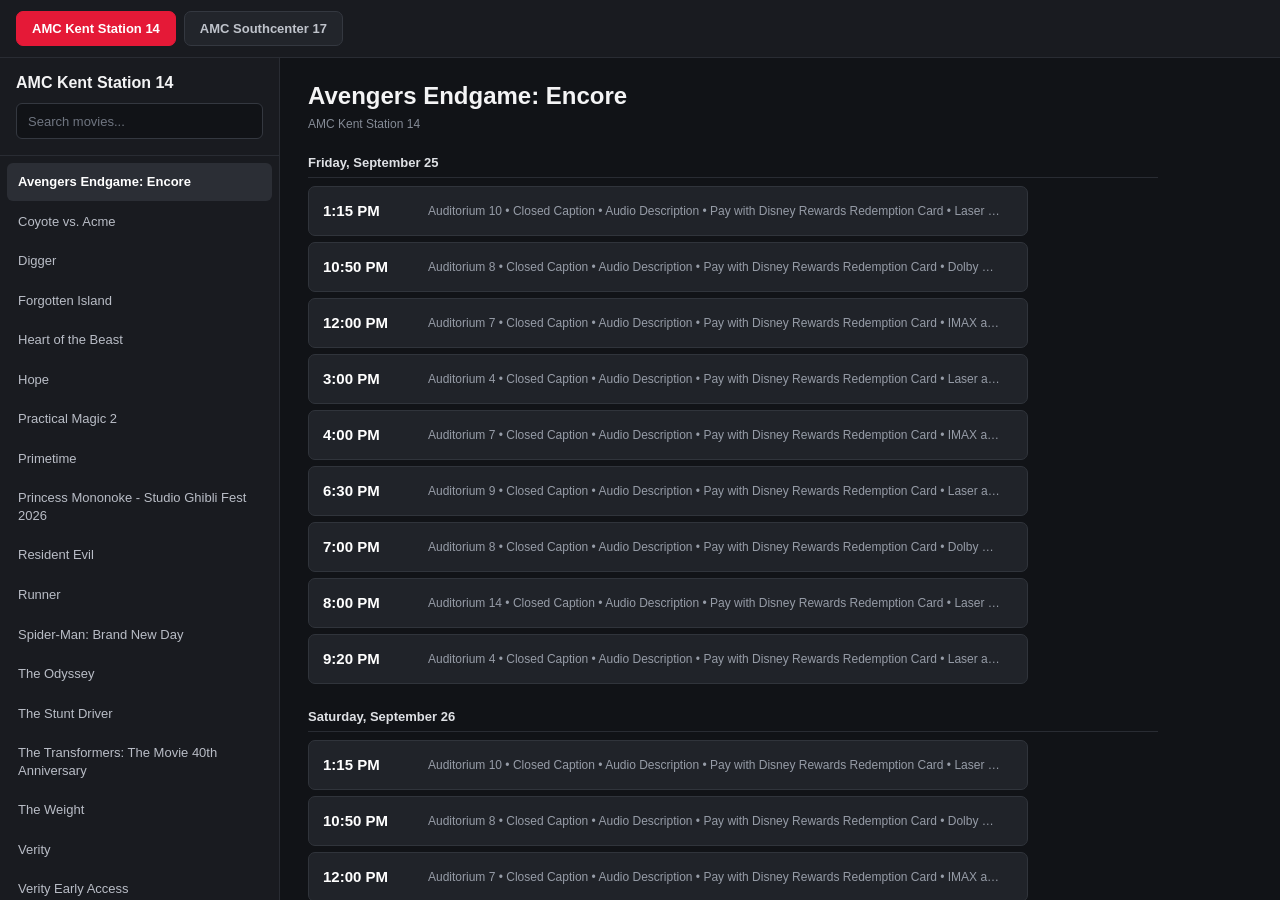
==== commit 21dee282: "Update amc.html" ====
--- a/amc.html
+++ b/amc.html
@@ -12,20 +12,29 @@
 
 <title>AMC Showtimes</title>
 
+
 <style>
+
+/* ============================================================
+   RESET
+   ============================================================ */
 
 * {
     box-sizing: border-box;
 }
 
-html,
+html {
+    width: 100%;
+    height: 100%;
+}
+
 body {
+
     margin: 0;
-    padding: 0;
+
+    width: 100%;
     height: 100%;
-}
-
-body {
+
     font-family:
         -apple-system,
         BlinkMacSystemFont,
@@ -36,44 +45,56 @@
         sans-serif;
 
     background: #111317;
+
     color: #f4f4f5;
-
-    overflow: hidden;
-}
-
-
-/* =========================================================
-   THEATER TABS
-   ========================================================= */
+}
+
+
+/* ============================================================
+   THEATER BAR
+   ============================================================ */
 
 .theater-bar {
 
+    height: 58px;
+
     display: flex;
 
+    align-items: center;
+
     gap: 8px;
 
-    padding: 12px 16px;
+    padding: 8px 16px;
 
     background: #191b20;
 
-    border-bottom: 1px solid #292c33;
+    border-bottom:
+        1px solid #292c33;
 
     overflow-x: auto;
 
+    overflow-y: hidden;
+
     white-space: nowrap;
 
+    flex-shrink: 0;
+
     scrollbar-width: thin;
 }
 
 .theater-tab {
 
-    border: 1px solid #343840;
+    flex-shrink: 0;
+
+    border:
+        1px solid #343840;
 
     background: #22252b;
 
     color: #bfc3cb;
 
-    padding: 9px 15px;
+    padding:
+        9px 15px;
 
     border-radius: 7px;
 
@@ -106,54 +127,71 @@
 }
 
 
-/* =========================================================
-   MAIN LAYOUT
-   ========================================================= */
-
-.main {
-
-    display: grid;
-
-    grid-template-columns:
-        280px
-        minmax(0, 1fr);
+/* ============================================================
+   MAIN PAGE
+   ============================================================ */
+
+.page {
+
+    display: flex;
+
+    width: 100%;
 
     height: calc(100vh - 58px);
-}
-
-
-/* =========================================================
-   MOVIE SIDEBAR
-   ========================================================= */
+
+    min-height: 0;
+}
+
+
+/* ============================================================
+   SIDEBAR
+   ============================================================ */
 
 .sidebar {
 
+    width: 280px;
+
+    min-width: 280px;
+
+    height: 100%;
+
+    display: flex;
+
+    flex-direction: column;
+
     background: #191b20;
 
-    border-right: 1px solid #292c33;
-
-    display: flex;
-
-    flex-direction: column;
-
-    min-width: 0;
-}
+    border-right:
+        1px solid #292c33;
+
+    overflow: hidden;
+}
+
+
+/* ============================================================
+   SIDEBAR HEADER
+   ============================================================ */
 
 .sidebar-header {
 
+    flex-shrink: 0;
+
     padding: 16px;
 
-    border-bottom: 1px solid #292c33;
+    background: #191b20;
+
+    border-bottom:
+        1px solid #292c33;
 }
 
 .theater-name {
 
+    margin-bottom: 11px;
+
     font-size: 16px;
 
     font-weight: 700;
 
-    margin-bottom: 11px;
-
     white-space: nowrap;
 
     overflow: hidden;
@@ -163,14 +201,20 @@
 
 .search {
 
+    display: block;
+
     width: 100%;
 
-    padding: 9px 11px;
+    height: 36px;
+
+    padding:
+        8px 11px;
+
+    border:
+        1px solid #343840;
 
     border-radius: 6px;
 
-    border: 1px solid #343840;
-
     background: #111317;
 
     color: white;
@@ -185,18 +229,73 @@
     border-color: #666c77;
 }
 
+.search::placeholder {
+
+    color: #6f7580;
+}
+
+
+/* ============================================================
+   MOVIE LIST
+
+   This is deliberately its own scrolling container.
+   ============================================================ */
+
 .movie-list {
 
+    flex: 1 1 0;
+
+    min-height: 0;
+
+    height: 0;
+
     overflow-y: auto;
 
+    overflow-x: hidden;
+
     padding: 7px;
 
-    flex: 1;
-}
+    scrollbar-width: thin;
+
+    scrollbar-color:
+        #454a54
+        #191b20;
+}
+
+
+/* Chrome / Edge / Safari */
+
+.movie-list::-webkit-scrollbar {
+
+    width: 8px;
+}
+
+.movie-list::-webkit-scrollbar-track {
+
+    background: #191b20;
+}
+
+.movie-list::-webkit-scrollbar-thumb {
+
+    background: #454a54;
+
+    border-radius: 4px;
+}
+
+.movie-list::-webkit-scrollbar-thumb:hover {
+
+    background: #5a606b;
+}
+
+
+/* ============================================================
+   MOVIE ITEMS
+   ============================================================ */
 
 .movie-item {
 
-    padding: 10px 11px;
+    padding:
+        10px 11px;
 
     margin-bottom: 2px;
 
@@ -232,18 +331,51 @@
 }
 
 
-/* =========================================================
+/* ============================================================
    CONTENT
-   ========================================================= */
+   ============================================================ */
 
 .content {
 
+    flex: 1;
+
     min-width: 0;
 
+    height: 100%;
+
     overflow-y: auto;
 
-    padding: 24px 28px 40px;
-}
+    padding:
+        24px 28px 40px;
+
+    scrollbar-width: thin;
+
+    scrollbar-color:
+        #454a54
+        #111317;
+}
+
+.content::-webkit-scrollbar {
+
+    width: 9px;
+}
+
+.content::-webkit-scrollbar-track {
+
+    background: #111317;
+}
+
+.content::-webkit-scrollbar-thumb {
+
+    background: #454a54;
+
+    border-radius: 5px;
+}
+
+
+/* ============================================================
+   CONTENT HEADER
+   ============================================================ */
 
 .content-header {
 
@@ -271,15 +403,17 @@
 }
 
 
-/* =========================================================
-   DAY GROUP
-   ========================================================= */
+/* ============================================================
+   DAYS
+   ============================================================ */
 
 .day {
 
+    width: 100%;
+
+    max-width: 850px;
+
     margin-bottom: 25px;
-
-    max-width: 850px;
 }
 
 .day-header {
@@ -294,7 +428,8 @@
 
     padding-bottom: 7px;
 
-    border-bottom: 1px solid #292c33;
+    border-bottom:
+        1px solid #292c33;
 }
 
 .day-name {
@@ -314,19 +449,23 @@
 
     color: #e51937;
 
-    background: rgba(229, 25, 55, 0.12);
-
-    border: 1px solid rgba(229, 25, 55, 0.3);
+    background:
+        rgba(229, 25, 55, 0.12);
+
+    border:
+        1px solid
+        rgba(229, 25, 55, 0.3);
 
     border-radius: 4px;
 
-    padding: 2px 5px;
-}
-
-
-/* =========================================================
+    padding:
+        2px 5px;
+}
+
+
+/* ============================================================
    SHOWTIMES
-   ========================================================= */
+   ============================================================ */
 
 .showtimes {
 
@@ -350,21 +489,21 @@
         minmax(0, 1fr)
         auto;
 
-    grid-template-rows: 1fr;
-
     align-items: center;
 
     width: 100%;
 
     min-height: 50px;
 
-    padding: 0 14px;
+    padding:
+        0 14px;
+
+    border:
+        1px solid #30343b;
 
     border-radius: 7px;
 
     background: #202329;
-
-    border: 1px solid #30343b;
 
     color: white;
 
@@ -389,7 +528,8 @@
 
     opacity: 0.5;
 
-    text-decoration: line-through;
+    text-decoration:
+        line-through;
 }
 
 .showtime-time {
@@ -399,8 +539,6 @@
     font-weight: 600;
 
     white-space: nowrap;
-
-    text-align: left;
 }
 
 .showtime-info {
@@ -413,8 +551,6 @@
 
     font-size: 12px;
 
-    text-align: left;
-
     overflow: hidden;
 
     text-overflow: ellipsis;
@@ -447,7 +583,8 @@
 
     line-height: 1;
 
-    padding: 4px 6px;
+    padding:
+        4px 6px;
 
     border-radius: 4px;
 
@@ -480,63 +617,82 @@
 }
 
 
-/* =========================================================
+/* ============================================================
    EMPTY STATE
-   ========================================================= */
+   ============================================================ */
 
 .empty {
 
-    padding: 30px 10px;
+    padding:
+        30px 10px;
 
     color: #747a85;
 
     font-size: 13px;
 }
 
-.loading {
-
-    color: #777d88;
-
-    font-size: 13px;
-}
-
-
-/* =========================================================
+
+/* ============================================================
    MOBILE
-   ========================================================= */
+   ============================================================ */
 
 @media (max-width: 750px) {
 
     body {
-        overflow: auto;
-    }
-
-    .main {
-
-        grid-template-columns: 1fr;
 
         height: auto;
 
-        min-height: calc(100vh - 58px);
+        min-height: 100%;
+    }
+
+    .theater-bar {
+
+        height: 58px;
+    }
+
+    .page {
+
+        display: block;
+
+        height: auto;
+
+        min-height:
+            calc(100vh - 58px);
     }
 
     .sidebar {
 
+        width: 100%;
+
+        min-width: 0;
+
+        height: 260px;
+
         border-right: none;
 
-        border-bottom: 1px solid #292c33;
-
-        max-height: 260px;
+        border-bottom:
+            1px solid #292c33;
     }
 
     .movie-list {
 
-        max-height: 150px;
+        height: 0;
+
+        flex: 1 1 0;
     }
 
     .content {
 
-        padding: 20px 14px 35px;
+        width: 100%;
+
+        height: auto;
+
+        min-height: 500px;
+
+        overflow: visible;
+
+        padding:
+            20px 14px 35px;
     }
 
     .content-title {
@@ -553,7 +709,8 @@
 
         min-height: 48px;
 
-        padding: 0 10px;
+        padding:
+            0 10px;
     }
 
     .showtime-time {
@@ -572,14 +729,15 @@
 
         font-size: 9px;
 
-        padding: 3px 5px;
-    }
-}
-
-
-/* =========================================================
-   VERY SMALL SCREENS
-   ========================================================= */
+        padding:
+            3px 5px;
+    }
+}
+
+
+/* ============================================================
+   VERY SMALL PHONES
+   ============================================================ */
 
 @media (max-width: 430px) {
 
@@ -609,26 +767,29 @@
 <body>
 
 
-<!-- =======================================================
+<!-- ==========================================================
      THEATER TABS
-     ======================================================= -->
-
-<div class="theater-bar" id="theaterBar">
-</div>
-
-
-<!-- =======================================================
-     MAIN
-     ======================================================= -->
-
-<div class="main">
-
-
-    <!-- ===================================================
+     ========================================================== -->
+
+<div
+    class="theater-bar"
+    id="theaterBar"
+></div>
+
+
+<!-- ==========================================================
+     PAGE
+     ========================================================== -->
+
+<div class="page">
+
+
+    <!-- ======================================================
          SIDEBAR
-         =================================================== -->
+         ====================================================== -->
 
     <aside class="sidebar">
+
 
         <div class="sidebar-header">
 
@@ -638,6 +799,7 @@
             >
                 Loading...
             </div>
+
 
             <input
                 type="text"
@@ -647,23 +809,25 @@
                 autocomplete="off"
             >
 
+
         </div>
 
 
         <div
             class="movie-list"
             id="movieList"
-        >
-        </div>
+        ></div>
+
 
     </aside>
 
 
-    <!-- ===================================================
+    <!-- ======================================================
          CONTENT
-         =================================================== -->
+         ====================================================== -->
 
     <main class="content">
+
 
         <div class="content-header">
 
@@ -674,160 +838,228 @@
                 Select a movie
             </h1>
 
+
             <div
                 class="content-subtitle"
                 id="contentSubtitle"
-            >
-            </div>
+            ></div>
+
 
         </div>
 
 
-        <div id="showtimeContainer">
-        </div>
+        <div
+            id="showtimeContainer"
+        ></div>
+
 
     </main>
 
+
 </div>
 
 
 <script>
 
-const DATA = {"606": {"name": "AMC Kent Station 14", "movies": {"Avengers Endgame: Encore": [{"date": "Friday, September 25", "date_iso": "2026-09-25", "time": "12:00 PM", "auditorium": "Auditorium 7", "attributes": ["Closed Caption", "Audio Description", "Pay with Disney Rewards Redemption Card", "IMAX at AMC", "IMAX with Laser at AMC", "Reserved Seating"], "purchase_url": "https://www.amctheatres.com/showtimes/all/2026-09-25/kentstation/all/147288750", "sold_out": false, "almost_sold_out": false, "cancelled": false}, {"date": "Friday, September 25", "date_iso": "2026-09-25", "time": "1:15 PM", "auditorium": "Auditorium 10", "attributes": ["Closed Caption", "Audio Description", "Pay with Disney Rewards Redemption Card", "Laser at AMC", "RealD 3D", "AMC Signature Recliners", "Reserved Seating"], "purchase_url": "https://www.amctheatres.com/showtimes/all/2026-09-25/kentstation/all/146678218", "sold_out": false, "almost_sold_out": false, "cancelled": false}, {"date": "Friday, September 25", "date_iso": "2026-09-25", "time": "3:00 PM", "auditorium": "Auditorium 4", "attributes": ["Closed Caption", "Audio Description", "Pay with Disney Rewards Redemption Card", "Laser at AMC", "AMC Signature Recliners", "Reserved Seating"], "purchase_url": "https://www.amctheatres.com/showtimes/all/2026-09-25/kentstation/all/146678106", "sold_out": false, "almost_sold_out": false, "cancelled": false}, {"date": "Friday, September 25", "date_iso": "2026-09-25", "time": "4:00 PM", "auditorium": "Auditorium 7", "attributes": ["Closed Caption", "Audio Description", "Pay with Disney Rewards Redemption Card", "IMAX at AMC", "IMAX with Laser at AMC", "Reserved Seating"], "purchase_url": "https://www.amctheatres.com/showtimes/all/2026-09-25/kentstation/all/146466103", "sold_out": false, "almost_sold_out": false, "cancelled": false}, {"date": "Friday, September 25", "date_iso": "2026-09-25", "time": "6:30 PM", "auditorium": "Auditorium 9", "attributes": ["Closed Caption", "Audio Description", "Pay with Disney Rewards Redemption Card", "Laser at AMC", "AMC Signature Recliners", "Reserved Seating"], "purchase_url": "https://www.amctheatres.com/showtimes/all/2026-09-25/kentstation/all/146678206", "sold_out": false, "almost_sold_out": false, "cancelled": false}, {"date": "Friday, September 25", "date_iso": "2026-09-25", "time": "7:00 PM", "auditorium": "Auditorium 8", "attributes": ["Closed Caption", "Audio Description", "Pay with Disney Rewards Redemption Card", "Dolby Cinema at AMC", "Infinity Vision", "AMC Signature Recliners", "Reserved Seating"], "purchase_url": "https://www.amctheatres.com/showtimes/all/2026-09-25/kentstation/all/147006799", "sold_out": false, "almost_sold_out": false, "cancelled": false}, {"date": "Friday, September 25", "date_iso": "2026-09-25", "time": "8:00 PM", "auditorium": "Auditorium 14", "attributes": ["Closed Caption", "Audio Description", "Pay with Disney Rewards Redemption Card", "Laser at AMC", "AMC Signature Recliners", "Reserved Seating"], "purchase_url": "https://www.amctheatres.com/showtimes/all/2026-09-25/kentstation/all/147288881", "sold_out": false, "almost_sold_out": false, "cancelled": false}, {"date": "Friday, September 25", "date_iso": "2026-09-25", "time": "9:20 PM", "auditorium": "Auditorium 4", "attributes": ["Closed Caption", "Audio Description", "Pay with Disney Rewards Redemption Card", "Laser at AMC", "AMC Signature Recliners", "Reserved Seating"], "purchase_url": "https://www.amctheatres.com/showtimes/all/2026-09-25/kentstation/all/146678126", "sold_out": false, "almost_sold_out": false, "cancelled": false}, {"date": "Friday, September 25", "date_iso": "2026-09-25", "time": "10:50 PM", "auditorium": "Auditorium 8", "attributes": ["Closed Caption", "Audio Description", "Pay with Disney Rewards Redemption Card", "Dolby Cinema at AMC", "Infinity Vision", "AMC Signature Recliners", "Reserved Seating"], "purchase_url": "https://www.amctheatres.com/showtimes/all/2026-09-25/kentstation/all/147006789", "sold_out": false, "almost_sold_out": false, "cancelled": false}, {"date": "Saturday, September 26", "date_iso": "2026-09-26", "time": "12:00 PM", "auditorium": "Auditorium 7", "attributes": ["Closed Caption", "Audio Description", "Pay with Disney Rewards Redemption Card", "IMAX at AMC", "IMAX with Laser at AMC", "Reserved Seating"], "purchase_url": "https://www.amctheatres.com/showtimes/all/2026-09-26/kentstation/all/147288749", "sold_out": false, "almost_sold_out": false, "cancelled": false}, {"date": "Saturday, September 26", "date_iso": "2026-09-26", "time": "1:15 PM", "auditorium": "Auditorium 10", "attributes": ["Closed Caption", "Audio Description", "Pay with Disney Rewards Redemption Card", "Laser at AMC", "RealD 3D", "AMC Signature Recliners", "Reserved Seating"], "purchase_url": "https://www.amctheatres.com/showtimes/all/2026-09-26/kentstation/all/146678217", "sold_out": false, "almost_sold_out": false, "cancelled": false}, {"date": "Saturday, September 26", "date_iso": "2026-09-26", "time": "3:00 PM", "auditorium": "Auditorium 4", "attributes": ["Closed Caption", "Audio Description", "Pay with Disney Rewards Redemption Card", "Laser at AMC", "AMC Signature Recliners", "Reserved Seating"], "purchase_url": "https://www.amctheatres.com/showtimes/all/2026-09-26/kentstation/all/146678107", "sold_out": false, "almost_sold_out": false, "cancelled": false}, {"date": "Saturday, September 26", "date_iso": "2026-09-26", "time": "4:00 PM", "auditorium": "Auditorium 7", "attributes": ["Closed Caption", "Audio Description", "Pay with Disney Rewards Redemption Card", "IMAX at AMC", "IMAX with Laser at AMC", "Reserved Seating"], "purchase_url": "https://www.amctheatres.com/showtimes/all/2026-09-26/kentstation/all/146466104", "sold_out": false, "almost_sold_out": false, "cancelled": false}, {"date": "Saturday, September 26", "date_iso": "2026-09-26", "time": "6:30 PM", "auditorium": "Auditorium 9", "attributes": ["Closed Caption", "Audio Description", "Pay with Disney Rewards Redemption Card", "Laser at AMC", "AMC Signature Recliners", "Reserved Seating"], "purchase_url": "https://www.amctheatres.com/showtimes/all/2026-09-26/kentstation/all/146678202", "sold_out": false, "almost_sold_out": false, "cancelled": false}, {"date": "Saturday, September 26", "date_iso": "2026-09-26", "time": "7:00 PM", "auditorium": "Auditorium 8", "attributes": ["Closed Caption", "Audio Description", "Pay with Disney Rewards Redemption Card", "Dolby Cinema at AMC", "Infinity Vision", "AMC Signature Recliners", "Reserved Seating"], "purchase_url": "https://www.amctheatres.com/showtimes/all/2026-09-26/kentstation/all/147006792", "sold_out": false, "almost_sold_out": false, "cancelled": false}, {"date": "Saturday, September 26", "date_iso": "2026-09-26", "time": "8:00 PM", "auditorium": "Auditorium 14", "attributes": ["Closed Caption", "Audio Description", "Pay with Disney Rewards Redemption Card", "Laser at AMC", "AMC Signature Recliners", "Reserved Seating"], "purchase_url": "https://www.amctheatres.com/showtimes/all/2026-09-26/kentstation/all/147288877", "sold_out": false, "almost_sold_out": false, "cancelled": false}, {"date": "Saturday, September 26", "date_iso": "2026-09-26", "time": "9:20 PM", "auditorium": "Auditorium 4", "attributes": ["Closed Caption", "Audio Description", "Pay with Disney Rewards Redemption Card", "Laser at AMC", "AMC Signature Recliners", "Reserved Seating"], "purchase_url": "https://www.amctheatres.com/showtimes/all/2026-09-26/kentstation/all/146678123", "sold_out": false, "almost_sold_out": false, "cancelled": false}, {"date": "Saturday, September 26", "date_iso": "2026-09-26", "time": "10:50 PM", "auditorium": "Auditorium 8", "attributes": ["Closed Caption", "Audio Description", "Pay with Disney Rewards Redemption Card", "Dolby Cinema at AMC", "Infinity Vision", "AMC Signature Recliners", "Reserved Seating"], "purchase_url": "https://www.amctheatres.com/showtimes/all/2026-09-26/kentstation/all/147006793", "sold_out": false, "almost_sold_out": false, "cancelled": false}, {"date": "Sunday, September 27", "date_iso": "2026-09-27", "time": "12:00 PM", "auditorium": "Auditorium 7", "attributes": ["Closed Caption", "Audio Description", "Pay with Disney Rewards Redemption Card", "IMAX at AMC", "IMAX with Laser at AMC", "Reserved Seating"], "purchase_url": "https://www.amctheatres.com/showtimes/all/2026-09-27/kentstation/all/147288748", "sold_out": false, "almost_sold_out": false, "cancelled": false}, {"date": "Sunday, September 27", "date_iso": "2026-09-27", "time": "1:15 PM", "auditorium": "Auditorium 10", "attributes": ["Closed Caption", "Audio Description", "Pay with Disney Rewards Redemption Card", "Laser at AMC", "RealD 3D", "AMC Signature Recliners", "Reserved Seating"], "purchase_url": "https://www.amctheatres.com/showtimes/all/2026-09-27/kentstation/all/146678216", "sold_out": false, "almost_sold_out": false, "cancelled": false}, {"date": "Sunday, September 27", "date_iso": "2026-09-27", "time": "3:00 PM", "auditorium": "Auditorium 4", "attributes": ["Closed Caption", "Audio Description", "Pay with Disney Rewards Redemption Card", "Laser at AMC", "AMC Signature Recliners", "Reserved Seating"], "purchase_url": "https://www.amctheatres.com/showtimes/all/2026-09-27/kentstation/all/146678108", "sold_out": false, "almost_sold_out": false, "cancelled": false}, {"date": "Sunday, September 27", "date_iso": "2026-09-27", "time": "4:00 PM", "auditorium": "Auditorium 7", "attributes": ["Closed Caption", "Audio Description", "Pay with Disney Rewards Redemption Card", "IMAX at AMC", "IMAX with Laser at AMC", "Reserved Seating"], "purchase_url": "https://www.amctheatres.com/showtimes/all/2026-09-27/kentstation/all/146466105", "sold_out": false, "almost_sold_out": false, "cancelled": false}, {"date": "Sunday, September 27", "date_iso": "2026-09-27", "time": "5:30 PM", "auditorium": "Auditorium 14", "attributes": ["Closed Caption", "Audio Description", "Pay with Disney Rewards Redemption Card", "Laser at AMC", "AMC Signature Recliners", "Reserved Seating"], "purchase_url": "https://www.amctheatres.com/showtimes/all/2026-09-27/kentstation/all/147288873", "sold_out": false, "almost_sold_out": false, "cancelled": false}, {"date": "Sunday, September 27", "date_iso": "2026-09-27", "time": "6:30 PM", "auditorium": "Auditorium 9", "attributes": ["Closed Caption", "Audio Description", "Pay with Disney Rewards Redemption Card", "Laser at AMC", "AMC Signature Recliners", "Reserved Seating"], "purchase_url": "https://www.amctheatres.com/showtimes/all/2026-09-27/kentstation/all/146678204", "sold_out": false, "almost_sold_out": false, "cancelled": false}, {"date": "Sunday, September 27", "date_iso": "2026-09-27", "time": "7:00 PM", "auditorium": "Auditorium 8", "attributes": ["Closed Caption", "Audio Description", "Pay with Disney Rewards Redemption Card", "Dolby Cinema at AMC", "Infinity Vision", "AMC Signature Recliners", "Reserved Seating"], "purchase_url": "https://www.amctheatres.com/showtimes/all/2026-09-27/kentstation/all/147006794", "sold_out": false, "almost_sold_out": false, "cancelled": false}, {"date": "Sunday, September 27", "date_iso": "2026-09-27", "time": "9:20 PM", "auditorium": "Auditorium 4", "attributes": ["Closed Caption", "Audio Description", "Pay with Disney Rewards Redemption Card", "Laser at AMC", "AMC Signature Recliners", "Reserved Seating"], "purchase_url": "https://www.amctheatres.com/showtimes/all/2026-09-27/kentstation/all/146678119", "sold_out": false, "almost_sold_out": false, "cancelled": false}, {"date": "Sunday, September 27", "date_iso": "2026-09-27", "time": "10:50 PM", "auditorium": "Auditorium 8", "attributes": ["Closed Caption", "Audio Description", "Pay with Disney Rewards Redemption Card", "Dolby Cinema at AMC", "Infinity Vision", "AMC Signature Recliners", "Reserved Seating"], "purchase_url": "https://www.amctheatres.com/showtimes/all/2026-09-27/kentstation/all/147006784", "sold_out": false, "almost_sold_out": false, "cancelled": false}, {"date": "Monday, September 28", "date_iso": "2026-09-28", "time": "12:00 PM", "auditorium": "Auditorium 7", "attributes": ["Closed Caption", "Audio Description", "Pay with Disney Rewards Redemption Card", "IMAX at AMC", "IMAX with Laser at AMC", "Reserved Seating"], "purchase_url": "https://www.amctheatres.com/showtimes/all/2026-09-28/kentstation/all/147288747", "sold_out": false, "almost_sold_out": false, "cancelled": false}, {"date": "Monday, September 28", "date_iso": "2026-09-28", "time": "1:15 PM", "auditorium": "Auditorium 10", "attributes": ["Closed Caption", "Audio Description", "Pay with Disney Rewards Redemption Card", "Laser at AMC", "RealD 3D", "AMC Signature Recliners", "Reserved Seating"], "purchase_url": "https://www.amctheatres.com/showtimes/all/2026-09-28/kentstation/all/146678215", "sold_out": false, "almost_sold_out": false, "cancelled": false}, {"date": "Monday, September 28", "date_iso": "2026-09-28", "time": "3:00 PM", "auditorium": "Auditorium 4", "attributes": ["Closed Caption", "Audio Description", "Pay with Disney Rewards Redemption Card", "Laser at AMC", "AMC Signature Recliners", "Reserved Seating"], "purchase_url": "https://www.amctheatres.com/showtimes/all/2026-09-28/kentstation/all/146678109", "sold_out": false, "almost_sold_out": false, "cancelled": false}, {"date": "Monday, September 28", "date_iso": "2026-09-28", "time": "4:00 PM", "auditorium": "Auditorium 7", "attributes": ["Closed Caption", "Audio Description", "Pay with Disney Rewards Redemption Card", "IMAX at AMC", "IMAX with Laser at AMC", "Reserved Seating"], "purchase_url": "https://www.amctheatres.com/showtimes/all/2026-09-28/kentstation/all/146466106", "sold_out": false, "almost_sold_out": false, "cancelled": false}, {"date": "Monday, September 28", "date_iso": "2026-09-28", "time": "5:30 PM", "auditorium": "Auditorium 14", "attributes": ["Closed Caption", "Audio Description", "Pay with Disney Rewards Redemption Card", "Laser at AMC", "AMC Signature Recliners", "Reserved Seating"], "purchase_url": "https://www.amctheatres.com/showtimes/all/2026-09-28/kentstation/all/147288869", "sold_out": false, "almost_sold_out": false, "cancelled": false}, {"date": "Monday, September 28", "date_iso": "2026-09-28", "time": "6:30 PM", "auditorium": "Auditorium 8", "attributes": ["Closed Caption", "Audio Description", "Pay with Disney Rewards Redemption Card", "Dolby Cinema at AMC", "Infinity Vision", "AMC Signature Recliners", "Reserved Seating"], "purchase_url": "https://www.amctheatres.com/showtimes/all/2026-09-28/kentstation/all/146678200", "sold_out": false, "almost_sold_out": false, "cancelled": false}, {"date": "Monday, September 28", "date_iso": "2026-09-28", "time": "9:20 PM", "auditorium": "Auditorium 4", "attributes": ["Closed Caption", "Audio Description", "Pay with Disney Rewards Redemption Card", "Laser at AMC", "AMC Signature Recliners", "Reserved Seating"], "purchase_url": "https://www.amctheatres.com/showtimes/all/2026-09-28/kentstation/all/146678121", "sold_out": false, "almost_sold_out": false, "cancelled": false}, {"date": "Monday, September 28", "date_iso": "2026-09-28", "time": "10:20 PM", "auditorium": "Auditorium 8", "attributes": ["Closed Caption", "Audio Description", "Pay with Disney Rewards Redemption Card", "Dolby Cinema at AMC", "Infinity Vision", "AMC Signature Recliners", "Reserved Seating"], "purchase_url": "https://www.amctheatres.com/showtimes/all/2026-09-28/kentstation/all/147006787", "sold_out": false, "almost_sold_out": false, "cancelled": false}, {"date": "Tuesday, September 29", "date_iso": "2026-09-29", "time": "12:00 PM", "auditorium": "Auditorium 7", "attributes": ["Closed Caption", "Audio Description", "Pay with Disney Rewards Redemption Card", "IMAX at AMC", "IMAX with Laser at AMC", "Reserved Seating"], "purchase_url": "https://www.amctheatres.com/showtimes/all/2026-09-29/kentstation/all/147288746", "sold_out": false, "almost_sold_out": false, "cancelled": false}, {"date": "Tuesday, September 29", "date_iso": "2026-09-29", "time": "1:15 PM", "auditorium": "Auditorium 10", "attributes": ["Closed Caption", "Audio Description", "Pay with Disney Rewards Redemption Card", "Laser at AMC", "RealD 3D", "AMC Signature Recliners", "Reserved Seating"], "purchase_url": "https://www.amctheatres.com/showtimes/all/2026-09-29/kentstation/all/146678214", "sold_out": false, "almost_sold_out": false, "cancelled": false}, {"date": "Tuesday, September 29", "date_iso": "2026-09-29", "time": "3:00 PM", "auditorium": "Auditorium 4", "attributes": ["Closed Caption", "Audio Description", "Pay with Disney Rewards Redemption Card", "Laser at AMC", "AMC Signature Recliners", "Reserved Seating"], "purchase_url": "https://www.amctheatres.com/showtimes/all/2026-09-29/kentstation/all/146678110", "sold_out": false, "almost_sold_out": false, "cancelled": false}, {"date": "Tuesday, September 29", "date_iso": "2026-09-29", "time": "4:00 PM", "auditorium": "Auditorium 7", "attributes": ["Closed Caption", "Audio Description", "Pay with Disney Rewards Redemption Card", "IMAX at AMC", "IMAX with Laser at AMC", "Reserved Seating"], "purchase_url": "https://www.amctheatres.com/showtimes/all/2026-09-29/kentstation/all/146466107", "sold_out": false, "almost_sold_out": false, "cancelled": false}, {"date": "Tuesday, September 29", "date_iso": "2026-09-29", "time": "5:30 PM", "auditorium": "Auditorium 14", "attributes": ["Closed Caption", "Audio Description", "Pay with Disney Rewards Redemption Card", "Laser at AMC", "AMC Signature Recliners", "Reserved Seating"], "purchase_url": "https://www.amctheatres.com/showtimes/all/2026-09-29/kentstation/all/147288866", "sold_out": false, "almost_sold_out": false, "cancelled": false}, {"date": "Tuesday, September 29", "date_iso": "2026-09-29", "time": "6:30 PM", "auditorium": "Auditorium 8", "attributes": ["Closed Caption", "Audio Description", "Pay with Disney Rewards Redemption Card", "Dolby Cinema at AMC", "Infinity Vision", "AMC Signature Recliners", "Reserved Seating"], "purchase_url": "https://www.amctheatres.com/showtimes/all/2026-09-29/kentstation/all/146678196", "sold_out": false, "almost_sold_out": false, "cancelled": false}, {"date": "Tuesday, September 29", "date_iso": "2026-09-29", "time": "9:20 PM", "auditorium": "Auditorium 4", "attributes": ["Closed Caption", "Audio Description", "Pay with Disney Rewards Redemption Card", "Laser at AMC", "AMC Signature Recliners", "Reserved Seating"], "purchase_url": "https://www.amctheatres.com/showtimes/all/2026-09-29/kentstation/all/146678117", "sold_out": false, "almost_sold_out": false, "cancelled": false}, {"date": "Tuesday, September 29", "date_iso": "2026-09-29", "time": "10:20 PM", "auditorium": "Auditorium 8", "attributes": ["Closed Caption", "Audio Description", "Pay with Disney Rewards Redemption Card", "Dolby Cinema at AMC", "Infinity Vision", "AMC Signature Recliners", "Reserved Seating"], "purchase_url": "https://www.amctheatres.com/showtimes/all/2026-09-29/kentstation/all/147006783", "sold_out": false, "almost_sold_out": false, "cancelled": false}, {"date": "Wednesday, September 30", "date_iso": "2026-09-30", "time": "12:00 PM", "auditorium": "Auditorium 7", "attributes": ["Closed Caption", "Audio Description", "Pay with Disney Rewards Redemption Card", "IMAX at AMC", "IMAX with Laser at AMC", "Reserved Seating"], "purchase_url": "https://www.amctheatres.com/showtimes/all/2026-09-30/kentstation/all/147288745", "sold_out": false, "almost_sold_out": false, "cancelled": false}, {"date": "Wednesday, September 30", "date_iso": "2026-09-30", "time": "1:15 PM", "auditorium": "Auditorium 10", "attributes": ["Closed Caption", "Audio Description", "Pay with Disney Rewards Redemption Card", "Laser at AMC", "RealD 3D", "AMC Signature Recliners", "Reserved Seating"], "purchase_url": "https://www.amctheatres.com/showtimes/all/2026-09-30/kentstation/all/146678212", "sold_out": false, "almost_sold_out": false, "cancelled": false}, {"date": "Wednesday, September 30", "date_iso": "2026-09-30", "time": "3:00 PM", "auditorium": "Auditorium 4", "attributes": ["Closed Caption", "Audio Description", "Pay with Disney Rewards Redemption Card", "Laser at AMC", "AMC Signature Recliners", "Reserved Seating"], "purchase_url": "https://www.amctheatres.com/showtimes/all/2026-09-30/kentstation/all/146678111", "sold_out": false, "almost_sold_out": false, "cancelled": false}, {"date": "Wednesday, September 30", "date_iso": "2026-09-30", "time": "4:00 PM", "auditorium": "Auditorium 7", "attributes": ["Closed Caption", "Audio Description", "Pay with Disney Rewards Redemption Card", "IMAX at AMC", "IMAX with Laser at AMC", "Reserved Seating"], "purchase_url": "https://www.amctheatres.com/showtimes/all/2026-09-30/kentstation/all/147007057", "sold_out": false, "almost_sold_out": false, "cancelled": false}, {"date": "Wednesday, September 30", "date_iso": "2026-09-30", "time": "5:30 PM", "auditorium": "Auditorium 14", "attributes": ["Pay with Disney Rewards Redemption Card", "Laser at AMC", "Open Caption (On-screen Subtitles)", "AMC Signature Recliners", "Reserved Seating"], "purchase_url": "https://www.amctheatres.com/showtimes/all/2026-09-30/kentstation/all/147288863", "sold_out": false, "almost_sold_out": false, "cancelled": false}, {"date": "Wednesday, September 30", "date_iso": "2026-09-30", "time": "8:10 PM", "auditorium": "Auditorium 11", "attributes": ["Closed Caption", "Audio Description", "Pay with Disney Rewards Redemption Card", "Laser at AMC", "AMC Signature Recliners", "Reserved Seating"], "purchase_url": "https://www.amctheatres.com/showtimes/all/2026-09-30/kentstation/all/147288786", "sold_out": false, "almost_sold_out": false, "cancelled": false}, {"date": "Wednesday, September 30", "date_iso": "2026-09-30", "time": "9:40 PM", "auditorium": "Auditorium 8", "attributes": ["Closed Caption", "Audio Description", "Pay with Disney Rewards Redemption Card", "Dolby Cinema at AMC", "Infinity Vision", "AMC Signature Recliners", "Reserved Seating"], "purchase_url": "https://www.amctheatres.com/showtimes/all/2026-09-30/kentstation/all/147007060", "sold_out": false, "almost_sold_out": false, "cancelled": false}], "Coyote vs. Acme": [{"date": "Friday, September 25", "date_iso": "2026-09-25", "time": "12:15 PM", "auditorium": "Auditorium 2", "attributes": ["Closed Caption", "Audio Description", "Laser at AMC", "AMC Signature Recliners", "Reserved Seating"], "purchase_url": "https://www.amctheatres.com/showtimes/all/2026-09-25/kentstation/all/147288673", "sold_out": false, "almost_sold_out": false, "cancelled": false}, {"date": "Friday, September 25", "date_iso": "2026-09-25", "time": "5:00 PM", "auditorium": "Auditorium 1", "attributes": ["Closed Caption", "Audio Description", "Laser at AMC", "AMC Signature Recliners", "Reserved Seating"], "purchase_url": "https://www.amctheatres.com/showtimes/all/2026-09-25/kentstation/all/147288651", "sold_out": false, "almost_sold_out": false, "cancelled": false}, {"date": "Friday, September 25", "date_iso": "2026-09-25", "time": "7:30 PM", "auditorium": "Auditorium 1", "attributes": ["Closed Caption", "Audio Description", "Laser at AMC", "AMC Signature Recliners", "Reserved Seating"], "purchase_url": "https://www.amctheatres.com/showtimes/all/2026-09-25/kentstation/all/147288653", "sold_out": false, "almost_sold_out": false, "cancelled": false}, {"date": "Friday, September 25", "date_iso": "2026-09-25", "time": "10:00 PM", "auditorium": "Auditorium 1", "attributes": ["Closed Caption", "Audio Description", "Laser at AMC", "AMC Signature Recliners", "Reserved Seating"], "purchase_url": "https://www.amctheatres.com/showtimes/all/2026-09-25/kentstation/all/147288654", "sold_out": false, "almost_sold_out": false, "cancelled": false}, {"date": "Saturday, September 26", "date_iso": "2026-09-26", "time": "11:45 AM", "auditorium": "Auditorium 14", "attributes": ["Closed Caption", "Audio Description", "Laser at AMC", "AMC Signature Recliners", "Reserved Seating"], "purchase_url": "https://www.amctheatres.com/showtimes/all/2026-09-26/kentstation/all/147288879", "sold_out": false, "almost_sold_out": false, "cancelled": false}, {"date": "Saturday, September 26", "date_iso": "2026-09-26", "time": "5:00 PM", "auditorium": "Auditorium 1", "attributes": ["Closed Caption", "Audio Description", "Laser at AMC", "AMC Signature Recliners", "Reserved Seating"], "purchase_url": "https://www.amctheatres.com/showtimes/all/2026-09-26/kentstation/all/147288649", "sold_out": false, "almost_sold_out": false, "cancelled": false}, {"date": "Saturday, September 26", "date_iso": "2026-09-26", "time": "7:30 PM", "auditorium": "Auditorium 1", "attributes": ["Closed Caption", "Audio Description", "Laser at AMC", "AMC Signature Recliners", "Reserved Seating"], "purchase_url": "https://www.amctheatres.com/showtimes/all/2026-09-26/kentstation/all/147288650", "sold_out": false, "almost_sold_out": false, "cancelled": false}, {"date": "Saturday, September 26", "date_iso": "2026-09-26", "time": "10:45 PM", "auditorium": "Auditorium 10", "attributes": ["Closed Caption", "Audio Description", "Laser at AMC", "AMC Signature Recliners", "Reserved Seating"], "purchase_url": "https://www.amctheatres.com/showtimes/all/2026-09-26/kentstation/all/147288781", "sold_out": false, "almost_sold_out": false, "cancelled": false}, {"date": "Sunday, September 27", "date_iso": "2026-09-27", "time": "12:40 PM", "auditorium": "Auditorium 14", "attributes": ["Closed Caption", "Audio Description", "Laser at AMC", "AMC Signature Recliners", "Reserved Seating"], "purchase_url": "https://www.amctheatres.com/showtimes/all/2026-09-27/kentstation/all/147288875", "sold_out": false, "almost_sold_out": false, "cancelled": false}, {"date": "Sunday, September 27", "date_iso": "2026-09-27", "time": "5:00 PM", "auditorium": "Auditorium 1", "attributes": ["Closed Caption", "Audio Description", "Laser at AMC", "AMC Signature Recliners", "Reserved Seating"], "purchase_url": "https://www.amctheatres.com/showtimes/all/2026-09-27/kentstation/all/147288643", "sold_out": false, "almost_sold_out": false, "cancelled": false}, {"date": "Sunday, September 27", "date_iso": "2026-09-27", "time": "7:30 PM", "auditorium": "Auditorium 1", "attributes": ["Closed Caption", "Audio Description", "Laser at AMC", "AMC Signature Recliners", "Reserved Seating"], "purchase_url": "https://www.amctheatres.com/showtimes/all/2026-09-27/kentstation/all/147288644", "sold_out": false, "almost_sold_out": false, "cancelled": false}, {"date": "Sunday, September 27", "date_iso": "2026-09-27", "time": "10:45 PM", "auditorium": "Auditorium 10", "attributes": ["Closed Caption", "Audio Description", "Laser at AMC", "AMC Signature Recliners", "Reserved Seating"], "purchase_url": "https://www.amctheatres.com/showtimes/all/2026-09-27/kentstation/all/147288779", "sold_out": false, "almost_sold_out": false, "cancelled": false}, {"date": "Monday, September 28", "date_iso": "2026-09-28", "time": "12:40 PM", "auditorium": "Auditorium 14", "attributes": ["Closed Caption", "Audio Description", "Laser at AMC", "AMC Signature Recliners", "Reserved Seating"], "purchase_url": "https://www.amctheatres.com/showtimes/all/2026-09-28/kentstation/all/147288871", "sold_out": false, "almost_sold_out": false, "cancelled": false}, {"date": "Monday, September 28", "date_iso": "2026-09-28", "time": "5:00 PM", "auditorium": "Auditorium 1", "attributes": ["Closed Caption", "Audio Description", "Laser at AMC", "AMC Signature Recliners", "Reserved Seating"], "purchase_url": "https://www.amctheatres.com/showtimes/all/2026-09-28/kentstation/all/147288639", "sold_out": false, "almost_sold_out": false, "cancelled": false}, {"date": "Monday, September 28", "date_iso": "2026-09-28", "time": "7:30 PM", "auditorium": "Auditorium 1", "attributes": ["Closed Caption", "Audio Description", "Laser at AMC", "AMC Signature Recliners", "Reserved Seating"], "purchase_url": "https://www.amctheatres.com/showtimes/all/2026-09-28/kentstation/all/147288638", "sold_out": false, "almost_sold_out": false, "cancelled": false}, {"date": "Monday, September 28", "date_iso": "2026-09-28", "time": "10:10 PM", "auditorium": "Auditorium 3", "attributes": ["Closed Caption", "Audio Description", "Laser at AMC", "AMC Signature Recliners", "Reserved Seating"], "purchase_url": "https://www.amctheatres.com/showtimes/all/2026-09-28/kentstation/all/147288717", "sold_out": false, "almost_sold_out": false, "cancelled": false}, {"date": "Tuesday, September 29", "date_iso": "2026-09-29", "time": "12:40 PM", "auditorium": "Auditorium 14", "attributes": ["Closed Caption", "Audio Description", "Laser at AMC", "AMC Signature Recliners", "Reserved Seating"], "purchase_url": "https://www.amctheatres.com/showtimes/all/2026-09-29/kentstation/all/147288868", "sold_out": false, "almost_sold_out": false, "cancelled": false}, {"date": "Tuesday, September 29", "date_iso": "2026-09-29", "time": "5:00 PM", "auditorium": "Auditorium 1", "attributes": ["Closed Caption", "Audio Description", "Laser at AMC", "AMC Signature Recliners", "Reserved Seating"], "purchase_url": "https://www.amctheatres.com/showtimes/all/2026-09-29/kentstation/all/147288634", "sold_out": false, "almost_sold_out": false, "cancelled": false}, {"date": "Tuesday, September 29", "date_iso": "2026-09-29", "time": "7:30 PM", "auditorium": "Auditorium 1", "attributes": ["Closed Caption", "Audio Description", "Laser at AMC", "AMC Signature Recliners", "Reserved Seating"], "purchase_url": "https://www.amctheatres.com/showtimes/all/2026-09-29/kentstation/all/147288633", "sold_out": false, "almost_sold_out": false, "cancelled": false}, {"date": "Tuesday, September 29", "date_iso": "2026-09-29", "time": "10:10 PM", "auditorium": "Auditorium 3", "attributes": ["Closed Caption", "Audio Description", "Laser at AMC", "AMC Signature Recliners", "Reserved Seating"], "purchase_url": "https://www.amctheatres.com/showtimes/all/2026-09-29/kentstation/all/147288713", "sold_out": false, "almost_sold_out": false, "cancelled": false}, {"date": "Wednesday, September 30", "date_iso": "2026-09-30", "time": "12:40 PM", "auditorium": "Auditorium 14", "attributes": ["Closed Caption", "Audio Description", "Laser at AMC", "AMC Signature Recliners", "Reserved Seating"], "purchase_url": "https://www.amctheatres.com/showtimes/all/2026-09-30/kentstation/all/147288865", "sold_out": false, "almost_sold_out": false, "cancelled": false}, {"date": "Wednesday, September 30", "date_iso": "2026-09-30", "time": "5:00 PM", "auditorium": "Auditorium 1", "attributes": ["Laser at AMC", "Open Caption (On-screen Subtitles)", "AMC Signature Recliners", "Reserved Seating"], "purchase_url": "https://www.amctheatres.com/showtimes/all/2026-09-30/kentstation/all/147288628", "sold_out": false, "almost_sold_out": false, "cancelled": false}, {"date": "Wednesday, September 30", "date_iso": "2026-09-30", "time": "7:30 PM", "auditorium": "Auditorium 1", "attributes": ["Closed Caption", "Audio Description", "Laser at AMC", "AMC Signature Recliners", "Reserved Seating"], "purchase_url": "https://www.amctheatres.com/showtimes/all/2026-09-30/kentstation/all/147288629", "sold_out": false, "almost_sold_out": false, "cancelled": false}, {"date": "Wednesday, September 30", "date_iso": "2026-09-30", "time": "10:10 PM", "auditorium": "Auditorium 3", "attributes": ["Closed Caption", "Audio Description", "Laser at AMC", "AMC Signature Recliners", "Reserved Seating"], "purchase_url": "https://www.amctheatres.com/showtimes/all/2026-09-30/kentstation/all/147288709", "sold_out": false, "almost_sold_out": false, "cancelled": false}], "Digger": [{"date": "Thursday, October 1", "date_iso": "2026-10-01", "time": "2:00 PM", "auditorium": "Auditorium 7", "attributes": ["AMC Artisan Films", "Closed Caption", "Audio Description", "IMAX at AMC", "IMAX with Laser at AMC", "Reserved Seating"], "purchase_url": "https://www.amctheatres.com/showtimes/all/2026-10-01/kentstation/all/147095097", "sold_out": false, "almost_sold_out": false, "cancelled": false}, {"date": "Thursday, October 1", "date_iso": "2026-10-01", "time": "3:00 PM", "auditorium": "Auditorium 4", "attributes": ["AMC Artisan Films", "Closed Caption", "Audio Description", "Laser at AMC", "AMC Signature Recliners", "Reserved Seating"], "purchase_url": "https://www.amctheatres.com/showtimes/all/2026-10-01/kentstation/all/147094949", "sold_out": false, "almost_sold_out": false, "cancelled": false}, {"date": "Thursday, October 1", "date_iso": "2026-10-01", "time": "4:00 PM", "auditorium": "Auditorium 8", "attributes": ["AMC Artisan Films", "Closed Caption", "Audio Description", "Dolby Cinema at AMC", "AMC Signature Recliners", "Reserved Seating"], "purchase_url": "https://www.amctheatres.com/showtimes/all/2026-10-01/kentstation/all/147095113", "sold_out": false, "almost_sold_out": false, "cancelled": false}, {"date": "Thursday, October 1", "date_iso": "2026-10-01", "time": "5:00 PM", "auditorium": "Auditorium 7", "attributes": ["AMC Artisan Films", "Closed Caption", "Audio Description", "IMAX at AMC", "IMAX with Laser at AMC", "Reserved Seating"], "purchase_url": "https://www.amctheatres.com/showtimes/all/2026-10-01/kentstation/all/147095098", "sold_out": false, "almost_sold_out": false, "cancelled": false}, {"date": "Thursday, October 1", "date_iso": "2026-10-01", "time": "6:30 PM", "auditorium": "Auditorium 10", "attributes": ["AMC Artisan Films", "Closed Caption", "Audio Description", "Laser at AMC", "AMC Signature Recliners", "Reserved Seating"], "purchase_url": "https://www.amctheatres.com/showtimes/all/2026-10-01/kentstation/all/147095153", "sold_out": false, "almost_sold_out": false, "cancelled": false}, {"date": "Thursday, October 1", "date_iso": "2026-10-01", "time": "8:00 PM", "auditorium": "Auditorium 7", "attributes": ["AMC Artisan Films", "Closed Caption", "Audio Description", "IMAX at AMC", "IMAX with Laser at AMC", "Reserved Seating"], "purchase_url": "https://www.amctheatres.com/showtimes/all/2026-10-01/kentstation/all/147095099", "sold_out": false, "almost_sold_out": false, "cancelled": false}, {"date": "Thursday, October 1", "date_iso": "2026-10-01", "time": "9:30 PM", "auditorium": "Auditorium 10", "attributes": ["AMC Artisan Films", "Closed Caption", "Audio Description", "Laser at AMC", "AMC Signature Recliners", "Reserved Seating"], "purchase_url": "https://www.amctheatres.com/showtimes/all/2026-10-01/kentstation/all/147095154", "sold_out": false, "almost_sold_out": false, "cancelled": false}], "Forgotten Island": [{"date": "Friday, September 25", "date_iso": "2026-09-25", "time": "12:45 PM", "auditorium": "Auditorium 5", "attributes": ["Closed Caption", "Audio Description", "Laser at AMC", "AMC Signature Recliners", "Reserved Seating"], "purchase_url": "https://www.amctheatres.com/showtimes/all/2026-09-25/kentstation/all/146678148", "sold_out": false, "almost_sold_out": false, "cancelled": false}, {"date": "Friday, September 25", "date_iso": "2026-09-25", "time": "1:50 PM", "auditorium": "Auditorium 8", "attributes": ["Closed Caption", "Audio Description", "Dolby Cinema at AMC", "AMC Signature Recliners", "Reserved Seating"], "purchase_url": "https://www.amctheatres.com/showtimes/all/2026-09-25/kentstation/all/147006798", "sold_out": false, "almost_sold_out": false, "cancelled": false}, {"date": "Friday, September 25", "date_iso": "2026-09-25", "time": "3:20 PM", "auditorium": "Auditorium 5", "attributes": ["Closed Caption", "Audio Description", "Laser at AMC", "RealD 3D", "AMC Signature Recliners", "Reserved Seating"], "purchase_url": "https://www.amctheatres.com/showtimes/all/2026-09-25/kentstation/all/146678147", "sold_out": false, "almost_sold_out": false, "cancelled": false}, {"date": "Friday, September 25", "date_iso": "2026-09-25", "time": "6:00 PM", "auditorium": "Auditorium 5", "attributes": ["Closed Caption", "Audio Description", "Laser at AMC", "AMC Signature Recliners", "Reserved Seating"], "purchase_url": "https://www.amctheatres.com/showtimes/all/2026-09-25/kentstation/all/146678150", "sold_out": false, "almost_sold_out": false, "cancelled": false}, {"date": "Friday, September 25", "date_iso": "2026-09-25", "time": "10:10 PM", "auditorium": "Auditorium 3", "attributes": ["Closed Caption", "Audio Description", "Laser at AMC", "AMC Signature Recliners", "Reserved Seating"], "purchase_url": "https://www.amctheatres.com/showtimes/all/2026-09-25/kentstation/all/146678104", "sold_out": false, "almost_sold_out": false, "cancelled": false}, {"date": "Saturday, September 26", "date_iso": "2026-09-26", "time": "11:15 AM", "auditorium": "Auditorium 8", "attributes": ["Closed Caption", "Audio Description", "Dolby Cinema at AMC", "AMC Signature Recliners", "Reserved Seating"], "purchase_url": "https://www.amctheatres.com/showtimes/all/2026-09-26/kentstation/all/147006791", "sold_out": false, "almost_sold_out": false, "cancelled": false}, {"date": "Saturday, September 26", "date_iso": "2026-09-26", "time": "12:45 PM", "auditorium": "Auditorium 5", "attributes": ["Closed Caption", "Audio Description", "Laser at AMC", "AMC Signature Recliners", "Reserved Seating"], "purchase_url": "https://www.amctheatres.com/showtimes/all/2026-09-26/kentstation/all/146678141", "sold_out": false, "almost_sold_out": false, "cancelled": false}, {"date": "Saturday, September 26", "date_iso": "2026-09-26", "time": "1:50 PM", "auditorium": "Auditorium 8", "attributes": ["Closed Caption", "Audio Description", "Dolby Cinema at AMC", "AMC Signature Recliners", "Reserved Seating"], "purchase_url": "https://www.amctheatres.com/showtimes/all/2026-09-26/kentstation/all/147006790", "sold_out": false, "almost_sold_out": false, "cancelled": false}, {"date": "Saturday, September 26", "date_iso": "2026-09-26", "time": "3:20 PM", "auditorium": "Auditorium 5", "attributes": ["Closed Caption", "Audio Description", "Laser at AMC", "AMC Signature Recliners", "Reserved Seating"], "purchase_url": "https://www.amctheatres.com/showtimes/all/2026-09-26/kentstation/all/146678144", "sold_out": false, "almost_sold_out": false, "cancelled": false}, {"date": "Saturday, September 26", "date_iso": "2026-09-26", "time": "6:00 PM", "auditorium": "Auditorium 5", "attributes": ["Closed Caption", "Audio Description", "Laser at AMC", "AMC Signature Recliners", "Reserved Seating"], "purchase_url": "https://www.amctheatres.com/showtimes/all/2026-09-26/kentstation/all/146678142", "sold_out": false, "almost_sold_out": false, "cancelled": false}, {"date": "Saturday, September 26", "date_iso": "2026-09-26", "time": "10:10 PM", "auditorium": "Auditorium 3", "attributes": ["Closed Caption", "Audio Description", "Laser at AMC", "AMC Signature Recliners", "Reserved Seating"], "purchase_url": "https://www.amctheatres.com/showtimes/all/2026-09-26/kentstation/all/146678103", "sold_out": false, "almost_sold_out": false, "cancelled": false}, {"date": "Sunday, September 27", "date_iso": "2026-09-27", "time": "11:15 AM", "auditorium": "Auditorium 8", "attributes": ["Closed Caption", "Audio Description", "Dolby Cinema at AMC", "AMC Signature Recliners", "Reserved Seating"], "purchase_url": "https://www.amctheatres.com/showtimes/all/2026-09-27/kentstation/all/147006786", "sold_out": false, "almost_sold_out": false, "cancelled": false}, {"date": "Sunday, September 27", "date_iso": "2026-09-27", "time": "12:45 PM", "auditorium": "Auditorium 5", "attributes": ["Closed Caption", "Audio Description", "Laser at AMC", "AMC Signature Recliners", "Reserved Seating"], "purchase_url": "https://www.amctheatres.com/showtimes/all/2026-09-27/kentstation/all/146678136", "sold_out": false, "almost_sold_out": false, "cancelled": false}, {"date": "Sunday, September 27", "date_iso": "2026-09-27", "time": "1:50 PM", "auditorium": "Auditorium 8", "attributes": ["Closed Caption", "Audio Description", "Dolby Cinema at AMC", "AMC Signature Recliners", "Reserved Seating"], "purchase_url": "https://www.amctheatres.com/showtimes/all/2026-09-27/kentstation/all/147006785", "sold_out": false, "almost_sold_out": false, "cancelled": false}, {"date": "Sunday, September 27", "date_iso": "2026-09-27", "time": "3:20 PM", "auditorium": "Auditorium 5", "attributes": ["Closed Caption", "Audio Description", "Laser at AMC", "AMC Signature Recliners", "Reserved Seating"], "purchase_url": "https://www.amctheatres.com/showtimes/all/2026-09-27/kentstation/all/146678140", "sold_out": false, "almost_sold_out": false, "cancelled": false}, {"date": "Sunday, September 27", "date_iso": "2026-09-27", "time": "6:00 PM", "auditorium": "Auditorium 5", "attributes": ["Closed Caption", "Audio Description", "Laser at AMC", "AMC Signature Recliners", "Reserved Seating"], "purchase_url": "https://www.amctheatres.com/showtimes/all/2026-09-27/kentstation/all/146678145", "sold_out": false, "almost_sold_out": false, "cancelled": false}, {"date": "Sunday, September 27", "date_iso": "2026-09-27", "time": "10:10 PM", "auditorium": "Auditorium 3", "attributes": ["Laser at AMC", "Open Caption (On-screen Subtitles)", "AMC Signature Recliners", "Reserved Seating"], "purchase_url": "https://www.amctheatres.com/showtimes/all/2026-09-27/kentstation/all/146678102", "sold_out": false, "almost_sold_out": false, "cancelled": false}, {"date": "Monday, September 28", "date_iso": "2026-09-28", "time": "1:20 PM", "auditorium": "Auditorium 8", "attributes": ["Closed Caption", "Audio Description", "Dolby Cinema at AMC", "AMC Signature Recliners", "Reserved Seating"], "purchase_url": "https://www.amctheatres.com/showtimes/all/2026-09-28/kentstation/all/147006788", "sold_out": false, "almost_sold_out": false, "cancelled": false}, {"date": "Monday, September 28", "date_iso": "2026-09-28", "time": "3:20 PM", "auditorium": "Auditorium 5", "attributes": ["Closed Caption", "Audio Description", "Laser at AMC", "AMC Signature Recliners", "Reserved Seating"], "purchase_url": "https://www.amctheatres.com/showtimes/all/2026-09-28/kentstation/all/146678137", "sold_out": false, "almost_sold_out": false, "cancelled": false}, {"date": "Monday, September 28", "date_iso": "2026-09-28", "time": "6:00 PM", "auditorium": "Auditorium 5", "attributes": ["Closed Caption", "Audio Description", "Laser at AMC", "AMC Signature Recliners", "Reserved Seating"], "purchase_url": "https://www.amctheatres.com/showtimes/all/2026-09-28/kentstation/all/146678151", "sold_out": false, "almost_sold_out": false, "cancelled": false}, {"date": "Monday, September 28", "date_iso": "2026-09-28", "time": "7:40 PM", "auditorium": "Auditorium 13", "attributes": ["Closed Caption", "Audio Description", "Laser at AMC", "AMC Signature Recliners", "Reserved Seating"], "purchase_url": "https://www.amctheatres.com/showtimes/all/2026-09-28/kentstation/all/147288841", "sold_out": false, "almost_sold_out": false, "cancelled": false}, {"date": "Monday, September 28", "date_iso": "2026-09-28", "time": "9:45 PM", "auditorium": "Auditorium 2", "attributes": ["Closed Caption", "Audio Description", "Laser at AMC", "AMC Signature Recliners", "Reserved Seating"], "purchase_url": "https://www.amctheatres.com/showtimes/all/2026-09-28/kentstation/all/146678101", "sold_out": false, "almost_sold_out": false, "cancelled": false}, {"date": "Tuesday, September 29", "date_iso": "2026-09-29", "time": "1:20 PM", "auditorium": "Auditorium 8", "attributes": ["Closed Caption", "Audio Description", "Dolby Cinema at AMC", "AMC Signature Recliners", "Reserved Seating"], "purchase_url": "https://www.amctheatres.com/showtimes/all/2026-09-29/kentstation/all/147006781", "sold_out": false, "almost_sold_out": false, "cancelled": false}, {"date": "Tuesday, September 29", "date_iso": "2026-09-29", "time": "3:20 PM", "auditorium": "Auditorium 5", "attributes": ["Closed Caption", "Audio Description", "Laser at AMC", "AMC Signature Recliners", "Reserved Seating"], "purchase_url": "https://www.amctheatres.com/showtimes/all/2026-09-29/kentstation/all/146678135", "sold_out": false, "almost_sold_out": false, "cancelled": false}, {"date": "Tuesday, September 29", "date_iso": "2026-09-29", "time": "6:00 PM", "auditorium": "Auditorium 5", "attributes": ["Closed Caption", "Audio Description", "Laser at AMC", "AMC Signature Recliners", "Reserved Seating"], "purchase_url": "https://www.amctheatres.com/showtimes/all/2026-09-29/kentstation/all/146678133", "sold_out": false, "almost_sold_out": false, "cancelled": false}, {"date": "Tuesday, September 29", "date_iso": "2026-09-29", "time": "7:40 PM", "auditorium": "Auditorium 13", "attributes": ["Closed Caption", "Audio Description", "Laser at AMC", "AMC Signature Recliners", "Reserved Seating"], "purchase_url": "https://www.amctheatres.com/showtimes/all/2026-09-29/kentstation/all/147288838", "sold_out": false, "almost_sold_out": false, "cancelled": false}, {"date": "Tuesday, September 29", "date_iso": "2026-09-29", "time": "9:45 PM", "auditorium": "Auditorium 2", "attributes": ["Closed Caption", "Audio Description", "Laser at AMC", "AMC Signature Recliners", "Reserved Seating"], "purchase_url": "https://www.amctheatres.com/showtimes/all/2026-09-29/kentstation/all/146678100", "sold_out": false, "almost_sold_out": false, "cancelled": false}, {"date": "Wednesday, September 30", "date_iso": "2026-09-30", "time": "1:50 PM", "auditorium": "Auditorium 8", "attributes": ["Closed Caption", "Audio Description", "Dolby Cinema at AMC", "AMC Signature Recliners", "Reserved Seating"], "purchase_url": "https://www.amctheatres.com/showtimes/all/2026-09-30/kentstation/all/147007061", "sold_out": false, "almost_sold_out": false, "cancelled": false}, {"date": "Wednesday, September 30", "date_iso": "2026-09-30", "time": "3:20 PM", "auditorium": "Auditorium 5", "attributes": ["Closed Caption", "Audio Description", "Laser at AMC", "AMC Signature Recliners", "Reserved Seating"], "purchase_url": "https://www.amctheatres.com/showtimes/all/2026-09-30/kentstation/all/146678132", "sold_out": false, "almost_sold_out": false, "cancelled": false}, {"date": "Wednesday, September 30", "date_iso": "2026-09-30", "time": "6:00 PM", "auditorium": "Auditorium 5", "attributes": ["Laser at AMC", "Open Caption (On-screen Subtitles)", "AMC Signature Recliners", "Reserved Seating"], "purchase_url": "https://www.amctheatres.com/showtimes/all/2026-09-30/kentstation/all/146678130", "sold_out": false, "almost_sold_out": false, "cancelled": false}, {"date": "Wednesday, September 30", "date_iso": "2026-09-30", "time": "9:45 PM", "auditorium": "Auditorium 2", "attributes": ["Closed Caption", "Audio Description", "Laser at AMC", "AMC Signature Recliners", "Reserved Seating"], "purchase_url": "https://www.amctheatres.com/showtimes/all/2026-09-30/kentstation/all/146678099", "sold_out": false, "almost_sold_out": false, "cancelled": false}], "Heart of the Beast": [{"date": "Friday, September 25", "date_iso": "2026-09-25", "time": "12:00 PM", "auditorium": "Auditorium 11", "attributes": ["Closed Caption", "Audio Description", "Laser at AMC", "AMC Signature Recliners", "Reserved Seating"], "purchase_url": "https://www.amctheatres.com/showtimes/all/2026-09-25/kentstation/all/147288801", "sold_out": false, "almost_sold_out": false, "cancelled": false}, {"date": "Friday, September 25", "date_iso": "2026-09-25", "time": "2:30 PM", "auditorium": "Auditorium 11", "attributes": ["Closed Caption", "Audio Description", "Laser at AMC", "AMC Signature Recliners", "Reserved Seating"], "purchase_url": "https://www.amctheatres.com/showtimes/all/2026-09-25/kentstation/all/146678226", "sold_out": false, "almost_sold_out": false, "cancelled": false}, {"date": "Friday, September 25", "date_iso": "2026-09-25", "time": "4:30 PM", "auditorium": "Auditorium 8", "attributes": ["Closed Caption", "Audio Description", "Dolby Cinema at AMC", "AMC Signature Recliners", "Reserved Seating"], "purchase_url": "https://www.amctheatres.com/showtimes/all/2026-09-25/kentstation/all/146475857", "sold_out": false, "almost_sold_out": false, "cancelled": false}, {"date": "Friday, September 25", "date_iso": "2026-09-25", "time": "6:50 PM", "auditorium": "Auditorium 4", "attributes": ["Closed Caption", "Audio Description", "Laser at AMC", "AMC Signature Recliners", "Reserved Seating"], "purchase_url": "https://www.amctheatres.com/showtimes/all/2026-09-25/kentstation/all/146678125", "sold_out": false, "almost_sold_out": false, "cancelled": false}, {"date": "Friday, September 25", "date_iso": "2026-09-25", "time": "10:20 PM", "auditorium": "Auditorium 9", "attributes": ["Closed Caption", "Audio Description", "Laser at AMC", "AMC Signature Recliners", "Reserved Seating"], "purchase_url": "https://www.amctheatres.com/showtimes/all/2026-09-25/kentstation/all/146678207", "sold_out": false, "almost_sold_out": false, "cancelled": false}, {"date": "Saturday, September 26", "date_iso": "2026-09-26", "time": "12:00 PM", "auditorium": "Auditorium 11", "attributes": ["Closed Caption", "Audio Description", "Laser at AMC", "AMC Signature Recliners", "Reserved Seating"], "purchase_url": "https://www.amctheatres.com/showtimes/all/2026-09-26/kentstation/all/146678220", "sold_out": false, "almost_sold_out": false, "cancelled": false}, {"date": "Saturday, September 26", "date_iso": "2026-09-26", "time": "2:30 PM", "auditorium": "Auditorium 11", "attributes": ["Closed Caption", "Audio Description", "Laser at AMC", "AMC Signature Recliners", "Reserved Seating"], "purchase_url": "https://www.amctheatres.com/showtimes/all/2026-09-26/kentstation/all/146678225", "sold_out": false, "almost_sold_out": false, "cancelled": false}, {"date": "Saturday, September 26", "date_iso": "2026-09-26", "time": "4:30 PM", "auditorium": "Auditorium 8", "attributes": ["Closed Caption", "Audio Description", "Dolby Cinema at AMC", "AMC Signature Recliners", "Reserved Seating"], "purchase_url": "https://www.amctheatres.com/showtimes/all/2026-09-26/kentstation/all/146475858", "sold_out": false, "almost_sold_out": false, "cancelled": false}, {"date": "Saturday, September 26", "date_iso": "2026-09-26", "time": "6:50 PM", "auditorium": "Auditorium 4", "attributes": ["Closed Caption", "Audio Description", "Laser at AMC", "AMC Signature Recliners", "Reserved Seating"], "purchase_url": "https://www.amctheatres.com/showtimes/all/2026-09-26/kentstation/all/146678122", "sold_out": false, "almost_sold_out": false, "cancelled": false}, {"date": "Saturday, September 26", "date_iso": "2026-09-26", "time": "10:20 PM", "auditorium": "Auditorium 9", "attributes": ["Closed Caption", "Audio Description", "Laser at AMC", "AMC Signature Recliners", "Reserved Seating"], "purchase_url": "https://www.amctheatres.com/showtimes/all/2026-09-26/kentstation/all/146678203", "sold_out": false, "almost_sold_out": false, "cancelled": false}, {"date": "Sunday, September 27", "date_iso": "2026-09-27", "time": "12:00 PM", "auditorium": "Auditorium 11", "attributes": ["Closed Caption", "Audio Description", "Laser at AMC", "AMC Signature Recliners", "Reserved Seating"], "purchase_url": "https://www.amctheatres.com/showtimes/all/2026-09-27/kentstation/all/146678219", "sold_out": false, "almost_sold_out": false, "cancelled": false}, {"date": "Sunday, September 27", "date_iso": "2026-09-27", "time": "2:30 PM", "auditorium": "Auditorium 11", "attributes": ["Closed Caption", "Audio Description", "Laser at AMC", "AMC Signature Recliners", "Reserved Seating"], "purchase_url": "https://www.amctheatres.com/showtimes/all/2026-09-27/kentstation/all/146678224", "sold_out": false, "almost_sold_out": false, "cancelled": false}, {"date": "Sunday, September 27", "date_iso": "2026-09-27", "time": "4:30 PM", "auditorium": "Auditorium 8", "attributes": ["Closed Caption", "Audio Description", "Dolby Cinema at AMC", "AMC Signature Recliners", "Reserved Seating"], "purchase_url": "https://www.amctheatres.com/showtimes/all/2026-09-27/kentstation/all/146475856", "sold_out": false, "almost_sold_out": false, "cancelled": false}, {"date": "Sunday, September 27", "date_iso": "2026-09-27", "time": "6:50 PM", "auditorium": "Auditorium 4", "attributes": ["Closed Caption", "Audio Description", "Laser at AMC", "AMC Signature Recliners", "Reserved Seating"], "purchase_url": "https://www.amctheatres.com/showtimes/all/2026-09-27/kentstation/all/146678118", "sold_out": false, "almost_sold_out": false, "cancelled": false}, {"date": "Sunday, September 27", "date_iso": "2026-09-27", "time": "10:20 PM", "auditorium": "Auditorium 9", "attributes": ["Laser at AMC", "Open Caption (On-screen Subtitles)", "AMC Signature Recliners", "Reserved Seating"], "purchase_url": "https://www.amctheatres.com/showtimes/all/2026-09-27/kentstation/all/146678205", "sold_out": false, "almost_sold_out": false, "cancelled": false}, {"date": "Monday, September 28", "date_iso": "2026-09-28", "time": "12:00 PM", "auditorium": "Auditorium 11", "attributes": ["Closed Caption", "Audio Description", "Laser at AMC", "AMC Signature Recliners", "Reserved Seating"], "purchase_url": "https://www.amctheatres.com/showtimes/all/2026-09-28/kentstation/all/147288794", "sold_out": false, "almost_sold_out": false, "cancelled": false}, {"date": "Monday, September 28", "date_iso": "2026-09-28", "time": "2:30 PM", "auditorium": "Auditorium 11", "attributes": ["Closed Caption", "Audio Description", "Laser at AMC", "AMC Signature Recliners", "Reserved Seating"], "purchase_url": "https://www.amctheatres.com/showtimes/all/2026-09-28/kentstation/all/146678223", "sold_out": false, "almost_sold_out": false, "cancelled": false}, {"date": "Monday, September 28", "date_iso": "2026-09-28", "time": "4:00 PM", "auditorium": "Auditorium 8", "attributes": ["Closed Caption", "Audio Description", "Dolby Cinema at AMC", "AMC Signature Recliners", "Reserved Seating"], "purchase_url": "https://www.amctheatres.com/showtimes/all/2026-09-28/kentstation/all/146475855", "sold_out": false, "almost_sold_out": false, "cancelled": false}, {"date": "Monday, September 28", "date_iso": "2026-09-28", "time": "6:50 PM", "auditorium": "Auditorium 4", "attributes": ["Closed Caption", "Audio Description", "Laser at AMC", "AMC Signature Recliners", "Reserved Seating"], "purchase_url": "https://www.amctheatres.com/showtimes/all/2026-09-28/kentstation/all/146678120", "sold_out": false, "almost_sold_out": false, "cancelled": false}, {"date": "Monday, September 28", "date_iso": "2026-09-28", "time": "10:20 PM", "auditorium": "Auditorium 13", "attributes": ["Closed Caption", "Audio Description", "Laser at AMC", "AMC Signature Recliners", "Reserved Seating"], "purchase_url": "https://www.amctheatres.com/showtimes/all/2026-09-28/kentstation/all/146678201", "sold_out": false, "almost_sold_out": false, "cancelled": false}, {"date": "Tuesday, September 29", "date_iso": "2026-09-29", "time": "12:00 PM", "auditorium": "Auditorium 11", "attributes": ["Closed Caption", "Audio Description", "Laser at AMC", "AMC Signature Recliners", "Reserved Seating"], "purchase_url": "https://www.amctheatres.com/showtimes/all/2026-09-29/kentstation/all/147288791", "sold_out": false, "almost_sold_out": false, "cancelled": false}, {"date": "Tuesday, September 29", "date_iso": "2026-09-29", "time": "2:30 PM", "auditorium": "Auditorium 11", "attributes": ["Closed Caption", "Audio Description", "Laser at AMC", "AMC Signature Recliners", "Reserved Seating"], "purchase_url": "https://www.amctheatres.com/showtimes/all/2026-09-29/kentstation/all/146678222", "sold_out": false, "almost_sold_out": false, "cancelled": false}, {"date": "Tuesday, September 29", "date_iso": "2026-09-29", "time": "4:00 PM", "auditorium": "Auditorium 8", "attributes": ["Closed Caption", "Audio Description", "Dolby Cinema at AMC", "AMC Signature Recliners", "Reserved Seating"], "purchase_url": "https://www.amctheatres.com/showtimes/all/2026-09-29/kentstation/all/147006782", "sold_out": false, "almost_sold_out": false, "cancelled": false}, {"date": "Tuesday, September 29", "date_iso": "2026-09-29", "time": "6:50 PM", "auditorium": "Auditorium 4", "attributes": ["Closed Caption", "Audio Description", "Laser at AMC", "AMC Signature Recliners", "Reserved Seating"], "purchase_url": "https://www.amctheatres.com/showtimes/all/2026-09-29/kentstation/all/146678116", "sold_out": false, "almost_sold_out": false, "cancelled": false}, {"date": "Tuesday, September 29", "date_iso": "2026-09-29", "time": "10:20 PM", "auditorium": "Auditorium 13", "attributes": ["Closed Caption", "Audio Description", "Laser at AMC", "AMC Signature Recliners", "Reserved Seating"], "purchase_url": "https://www.amctheatres.com/showtimes/all/2026-09-29/kentstation/all/146678197", "sold_out": false, "almost_sold_out": false, "cancelled": false}, {"date": "Wednesday, September 30", "date_iso": "2026-09-30", "time": "12:00 PM", "auditorium": "Auditorium 11", "attributes": ["Closed Caption", "Audio Description", "Laser at AMC", "AMC Signature Recliners", "Reserved Seating"], "purchase_url": "https://www.amctheatres.com/showtimes/all/2026-09-30/kentstation/all/147288788", "sold_out": false, "almost_sold_out": false, "cancelled": false}, {"date": "Wednesday, September 30", "date_iso": "2026-09-30", "time": "2:30 PM", "auditorium": "Auditorium 11", "attributes": ["Closed Caption", "Audio Description", "Laser at AMC", "AMC Signature Recliners", "Reserved Seating"], "purchase_url": "https://www.amctheatres.com/showtimes/all/2026-09-30/kentstation/all/146678221", "sold_out": false, "almost_sold_out": false, "cancelled": false}, {"date": "Wednesday, September 30", "date_iso": "2026-09-30", "time": "4:30 PM", "auditorium": "Auditorium 8", "attributes": ["Closed Caption", "Audio Description", "Dolby Cinema at AMC", "AMC Signature Recliners", "Reserved Seating"], "purchase_url": "https://www.amctheatres.com/showtimes/all/2026-09-30/kentstation/all/146678097", "sold_out": false, "almost_sold_out": false, "cancelled": false}, {"date": "Wednesday, September 30", "date_iso": "2026-09-30", "time": "6:50 PM", "auditorium": "Auditorium 4", "attributes": ["Closed Caption", "Audio Description", "Laser at AMC", "AMC Signature Recliners", "Reserved Seating"], "purchase_url": "https://www.amctheatres.com/showtimes/all/2026-09-30/kentstation/all/146678114", "sold_out": false, "almost_sold_out": false, "cancelled": false}, {"date": "Wednesday, September 30", "date_iso": "2026-09-30", "time": "9:20 PM", "auditorium": "Auditorium 4", "attributes": ["Laser at AMC", "Open Caption (On-screen Subtitles)", "AMC Signature Recliners", "Reserved Seating"], "purchase_url": "https://www.amctheatres.com/showtimes/all/2026-09-30/kentstation/all/147007056", "sold_out": false, "almost_sold_out": false, "cancelled": false}], "Hope": [{"date": "Friday, September 25", "date_iso": "2026-09-25", "time": "3:10 PM", "auditorium": "Auditorium 9", "attributes": ["AMC Artisan Films", "Korean Spoken with English Subtitles", "Laser at AMC", "AMC Signature Recliners", "Reserved Seating"], "purchase_url": "https://www.amctheatres.com/showtimes/all/2026-09-25/kentstation/all/147288768", "sold_out": false, "almost_sold_out": false, "cancelled": false}, {"date": "Friday, September 25", "date_iso": "2026-09-25", "time": "9:45 PM", "auditorium": "Auditorium 2", "attributes": ["AMC Artisan Films", "Korean Spoken with English Subtitles", "Laser at AMC", "AMC Signature Recliners", "Reserved Seating"], "purchase_url": "https://www.amctheatres.com/showtimes/all/2026-09-25/kentstation/all/147288675", "sold_out": false, "almost_sold_out": false, "cancelled": false}, {"date": "Saturday, September 26", "date_iso": "2026-09-26", "time": "2:15 PM", "auditorium": "Auditorium 14", "attributes": ["AMC Artisan Films", "Korean Spoken with English Subtitles", "Laser at AMC", "AMC Signature Recliners", "Reserved Seating"], "purchase_url": "https://www.amctheatres.com/showtimes/all/2026-09-26/kentstation/all/147288876", "sold_out": false, "almost_sold_out": false, "cancelled": false}, {"date": "Saturday, September 26", "date_iso": "2026-09-26", "time": "11:00 PM", "auditorium": "Auditorium 12", "attributes": ["AMC Artisan Films", "Korean Spoken with English Subtitles", "Laser at AMC", "AMC Signature Recliners", "Reserved Seating"], "purchase_url": "https://www.amctheatres.com/showtimes/all/2026-09-26/kentstation/all/147288827", "sold_out": false, "almost_sold_out": false, "cancelled": false}, {"date": "Sunday, September 27", "date_iso": "2026-09-27", "time": "3:10 PM", "auditorium": "Auditorium 9", "attributes": ["AMC Artisan Films", "Korean Spoken with English Subtitles", "Laser at AMC", "AMC Signature Recliners", "Reserved Seating"], "purchase_url": "https://www.amctheatres.com/showtimes/all/2026-09-27/kentstation/all/147288764", "sold_out": false, "almost_sold_out": false, "cancelled": false}, {"date": "Sunday, September 27", "date_iso": "2026-09-27", "time": "11:00 PM", "auditorium": "Auditorium 12", "attributes": ["AMC Artisan Films", "Korean Spoken with English Subtitles", "Laser at AMC", "AMC Signature Recliners", "Reserved Seating"], "purchase_url": "https://www.amctheatres.com/showtimes/all/2026-09-27/kentstation/all/147288821", "sold_out": false, "almost_sold_out": false, "cancelled": false}, {"date": "Monday, September 28", "date_iso": "2026-09-28", "time": "3:15 PM", "auditorium": "Auditorium 9", "attributes": ["AMC Artisan Films", "Korean Spoken with English Subtitles", "Laser at AMC", "AMC Signature Recliners", "Reserved Seating"], "purchase_url": "https://www.amctheatres.com/showtimes/all/2026-09-28/kentstation/all/147288762", "sold_out": false, "almost_sold_out": false, "cancelled": false}, {"date": "Monday, September 28", "date_iso": "2026-09-28", "time": "10:00 PM", "auditorium": "Auditorium 1", "attributes": ["AMC Artisan Films", "Korean Spoken with English Subtitles", "Laser at AMC", "AMC Signature Recliners", "Reserved Seating"], "purchase_url": "https://www.amctheatres.com/showtimes/all/2026-09-28/kentstation/all/147288635", "sold_out": false, "almost_sold_out": false, "cancelled": false}, {"date": "Tuesday, September 29", "date_iso": "2026-09-29", "time": "3:15 PM", "auditorium": "Auditorium 9", "attributes": ["AMC Artisan Films", "Korean Spoken with English Subtitles", "Laser at AMC", "AMC Signature Recliners", "Reserved Seating"], "purchase_url": "https://www.amctheatres.com/showtimes/all/2026-09-29/kentstation/all/147288758", "sold_out": false, "almost_sold_out": false, "cancelled": false}, {"date": "Tuesday, September 29", "date_iso": "2026-09-29", "time": "10:00 PM", "auditorium": "Auditorium 1", "attributes": ["AMC Artisan Films", "Korean Spoken with English Subtitles", "Laser at AMC", "AMC Signature Recliners", "Reserved Seating"], "purchase_url": "https://www.amctheatres.com/showtimes/all/2026-09-29/kentstation/all/147288630", "sold_out": false, "almost_sold_out": false, "cancelled": false}, {"date": "Wednesday, September 30", "date_iso": "2026-09-30", "time": "3:15 PM", "auditorium": "Auditorium 9", "attributes": ["AMC Artisan Films", "Korean Spoken with English Subtitles", "Laser at AMC", "AMC Signature Recliners", "Reserved Seating"], "purchase_url": "https://www.amctheatres.com/showtimes/all/2026-09-30/kentstation/all/147288753", "sold_out": false, "almost_sold_out": false, "cancelled": false}, {"date": "Wednesday, September 30", "date_iso": "2026-09-30", "time": "10:00 PM", "auditorium": "Auditorium 1", "attributes": ["AMC Artisan Films", "Korean Spoken with English Subtitles", "Laser at AMC", "AMC Signature Recliners", "Reserved Seating"], "purchase_url": "https://www.amctheatres.com/showtimes/all/2026-09-30/kentstation/all/147288625", "sold_out": false, "almost_sold_out": false, "cancelled": false}], "Practical Magic 2": [{"date": "Friday, September 25", "date_iso": "2026-09-25", "time": "1:20 PM", "auditorium": "Auditorium 3", "attributes": ["Closed Caption", "Audio Description", "Laser at AMC", "AMC Signature Recliners", "Reserved Seating"], "purchase_url": "https://www.amctheatres.com/showtimes/all/2026-09-25/kentstation/all/147288729", "sold_out": false, "almost_sold_out": false, "cancelled": false}, {"date": "Friday, September 25", "date_iso": "2026-09-25", "time": "4:20 PM", "auditorium": "Auditorium 3", "attributes": ["Closed Caption", "Audio Description", "Laser at AMC", "AMC Signature Recliners", "Reserved Seating"], "purchase_url": "https://www.amctheatres.com/showtimes/all/2026-09-25/kentstation/all/147288731", "sold_out": false, "almost_sold_out": false, "cancelled": false}, {"date": "Friday, September 25", "date_iso": "2026-09-25", "time": "7:15 PM", "auditorium": "Auditorium 3", "attributes": ["Closed Caption", "Audio Description", "Laser at AMC", "AMC Signature Recliners", "Reserved Seating"], "purchase_url": "https://www.amctheatres.com/showtimes/all/2026-09-25/kentstation/all/147288730", "sold_out": false, "almost_sold_out": false, "cancelled": false}, {"date": "Friday, September 25", "date_iso": "2026-09-25", "time": "10:30 PM", "auditorium": "Auditorium 12", "attributes": ["Closed Caption", "Audio Description", "Laser at AMC", "AMC Signature Recliners", "Reserved Seating"], "purchase_url": "https://www.amctheatres.com/showtimes/all/2026-09-25/kentstation/all/147288829", "sold_out": false, "almost_sold_out": false, "cancelled": false}, {"date": "Saturday, September 26", "date_iso": "2026-09-26", "time": "11:00 AM", "auditorium": "Auditorium 13", "attributes": ["Closed Caption", "Audio Description", "Laser at AMC", "AMC Signature Recliners", "Reserved Seating"], "purchase_url": "https://www.amctheatres.com/showtimes/all/2026-09-26/kentstation/all/147288855", "sold_out": false, "almost_sold_out": false, "cancelled": false}, {"date": "Saturday, September 26", "date_iso": "2026-09-26", "time": "3:30 PM", "auditorium": "Auditorium 9", "attributes": ["Closed Caption", "Audio Description", "Laser at AMC", "AMC Signature Recliners", "Reserved Seating"], "purchase_url": "https://www.amctheatres.com/showtimes/all/2026-09-26/kentstation/all/147288766", "sold_out": false, "almost_sold_out": false, "cancelled": false}, {"date": "Saturday, September 26", "date_iso": "2026-09-26", "time": "7:15 PM", "auditorium": "Auditorium 3", "attributes": ["Closed Caption", "Audio Description", "Laser at AMC", "AMC Signature Recliners", "Reserved Seating"], "purchase_url": "https://www.amctheatres.com/showtimes/all/2026-09-26/kentstation/all/147288728", "sold_out": false, "almost_sold_out": false, "cancelled": false}, {"date": "Saturday, September 26", "date_iso": "2026-09-26", "time": "10:00 PM", "auditorium": "Auditorium 1", "attributes": ["Closed Caption", "Audio Description", "Laser at AMC", "AMC Signature Recliners", "Reserved Seating"], "purchase_url": "https://www.amctheatres.com/showtimes/all/2026-09-26/kentstation/all/147288648", "sold_out": false, "almost_sold_out": false, "cancelled": false}, {"date": "Sunday, September 27", "date_iso": "2026-09-27", "time": "1:20 PM", "auditorium": "Auditorium 3", "attributes": ["Closed Caption", "Audio Description", "Laser at AMC", "AMC Signature Recliners", "Reserved Seating"], "purchase_url": "https://www.amctheatres.com/showtimes/all/2026-09-27/kentstation/all/147288725", "sold_out": false, "almost_sold_out": false, "cancelled": false}, {"date": "Sunday, September 27", "date_iso": "2026-09-27", "time": "4:20 PM", "auditorium": "Auditorium 3", "attributes": ["Closed Caption", "Audio Description", "Laser at AMC", "AMC Signature Recliners", "Reserved Seating"], "purchase_url": "https://www.amctheatres.com/showtimes/all/2026-09-27/kentstation/all/147288724", "sold_out": false, "almost_sold_out": false, "cancelled": false}, {"date": "Sunday, September 27", "date_iso": "2026-09-27", "time": "7:15 PM", "auditorium": "Auditorium 3", "attributes": ["Closed Caption", "Audio Description", "Laser at AMC", "AMC Signature Recliners", "Reserved Seating"], "purchase_url": "https://www.amctheatres.com/showtimes/all/2026-09-27/kentstation/all/147288723", "sold_out": false, "almost_sold_out": false, "cancelled": false}, {"date": "Sunday, September 27", "date_iso": "2026-09-27", "time": "10:00 PM", "auditorium": "Auditorium 1", "attributes": ["Closed Caption", "Audio Description", "Laser at AMC", "AMC Signature Recliners", "Reserved Seating"], "purchase_url": "https://www.amctheatres.com/showtimes/all/2026-09-27/kentstation/all/147288642", "sold_out": false, "almost_sold_out": false, "cancelled": false}, {"date": "Monday, September 28", "date_iso": "2026-09-28", "time": "1:20 PM", "auditorium": "Auditorium 3", "attributes": ["Closed Caption", "Audio Description", "Laser at AMC", "AMC Signature Recliners", "Reserved Seating"], "purchase_url": "https://www.amctheatres.com/showtimes/all/2026-09-28/kentstation/all/147288720", "sold_out": false, "almost_sold_out": false, "cancelled": false}, {"date": "Monday, September 28", "date_iso": "2026-09-28", "time": "4:20 PM", "auditorium": "Auditorium 3", "attributes": ["Closed Caption", "Audio Description", "Laser at AMC", "AMC Signature Recliners", "Reserved Seating"], "purchase_url": "https://www.amctheatres.com/showtimes/all/2026-09-28/kentstation/all/147288719", "sold_out": false, "almost_sold_out": false, "cancelled": false}, {"date": "Monday, September 28", "date_iso": "2026-09-28", "time": "7:15 PM", "auditorium": "Auditorium 3", "attributes": ["Closed Caption", "Audio Description", "Laser at AMC", "AMC Signature Recliners", "Reserved Seating"], "purchase_url": "https://www.amctheatres.com/showtimes/all/2026-09-28/kentstation/all/147288718", "sold_out": false, "almost_sold_out": false, "cancelled": false}, {"date": "Monday, September 28", "date_iso": "2026-09-28", "time": "9:50 PM", "auditorium": "Auditorium 12", "attributes": ["Closed Caption", "Audio Description", "Laser at AMC", "AMC Signature Recliners", "Reserved Seating"], "purchase_url": "https://www.amctheatres.com/showtimes/all/2026-09-28/kentstation/all/147288817", "sold_out": false, "almost_sold_out": false, "cancelled": false}, {"date": "Tuesday, September 29", "date_iso": "2026-09-29", "time": "1:20 PM", "auditorium": "Auditorium 3", "attributes": ["Closed Caption", "Audio Description", "Laser at AMC", "AMC Signature Recliners", "Reserved Seating"], "purchase_url": "https://www.amctheatres.com/showtimes/all/2026-09-29/kentstation/all/147288716", "sold_out": false, "almost_sold_out": false, "cancelled": false}, {"date": "Tuesday, September 29", "date_iso": "2026-09-29", "time": "4:20 PM", "auditorium": "Auditorium 3", "attributes": ["Closed Caption", "Audio Description", "Laser at AMC", "AMC Signature Recliners", "Reserved Seating"], "purchase_url": "https://www.amctheatres.com/showtimes/all/2026-09-29/kentstation/all/147288715", "sold_out": false, "almost_sold_out": false, "cancelled": false}, {"date": "Tuesday, September 29", "date_iso": "2026-09-29", "time": "7:15 PM", "auditorium": "Auditorium 3", "attributes": ["Closed Caption", "Audio Description", "Laser at AMC", "AMC Signature Recliners", "Reserved Seating"], "purchase_url": "https://www.amctheatres.com/showtimes/all/2026-09-29/kentstation/all/147288714", "sold_out": false, "almost_sold_out": false, "cancelled": false}, {"date": "Tuesday, September 29", "date_iso": "2026-09-29", "time": "9:50 PM", "auditorium": "Auditorium 12", "attributes": ["Closed Caption", "Audio Description", "Laser at AMC", "AMC Signature Recliners", "Reserved Seating"], "purchase_url": "https://www.amctheatres.com/showtimes/all/2026-09-29/kentstation/all/147288812", "sold_out": false, "almost_sold_out": false, "cancelled": false}, {"date": "Wednesday, September 30", "date_iso": "2026-09-30", "time": "1:20 PM", "auditorium": "Auditorium 3", "attributes": ["Closed Caption", "Audio Description", "Laser at AMC", "AMC Signature Recliners", "Reserved Seating"], "purchase_url": "https://www.amctheatres.com/showtimes/all/2026-09-30/kentstation/all/147288712", "sold_out": false, "almost_sold_out": false, "cancelled": false}, {"date": "Wednesday, September 30", "date_iso": "2026-09-30", "time": "4:20 PM", "auditorium": "Auditorium 3", "attributes": ["Closed Caption", "Audio Description", "Laser at AMC", "AMC Signature Recliners", "Reserved Seating"], "purchase_url": "https://www.amctheatres.com/showtimes/all/2026-09-30/kentstation/all/147288711", "sold_out": false, "almost_sold_out": false, "cancelled": false}, {"date": "Wednesday, September 30", "date_iso": "2026-09-30", "time": "7:15 PM", "auditorium": "Auditorium 3", "attributes": ["Closed Caption", "Audio Description", "Laser at AMC", "AMC Signature Recliners", "Reserved Seating"], "purchase_url": "https://www.amctheatres.com/showtimes/all/2026-09-30/kentstation/all/147288710", "sold_out": false, "almost_sold_out": false, "cancelled": false}, {"date": "Wednesday, September 30", "date_iso": "2026-09-30", "time": "9:50 PM", "auditorium": "Auditorium 12", "attributes": ["Laser at AMC", "Open Caption (On-screen Subtitles)", "AMC Signature Recliners", "Reserved Seating"], "purchase_url": "https://www.amctheatres.com/showtimes/all/2026-09-30/kentstation/all/147288809", "sold_out": false, "almost_sold_out": false, "cancelled": false}], "Primetime": [{"date": "Friday, September 25", "date_iso": "2026-09-25", "time": "1:00 PM", "auditorium": "Auditorium 6", "attributes": ["AMC Artisan Films", "Closed Caption", "Audio Description", "Laser at AMC", "AMC Signature Recliners", "Reserved Seating"], "purchase_url": "https://www.amctheatres.com/showtimes/all/2026-09-25/kentstation/all/146475730", "sold_out": false, "almost_sold_out": false, "cancelled": false}, {"date": "Friday, September 25", "date_iso": "2026-09-25", "time": "3:40 PM", "auditorium": "Auditorium 6", "attributes": ["AMC Artisan Films", "Closed Caption", "Audio Description", "Laser at AMC", "AMC Signature Recliners", "Reserved Seating"], "purchase_url": "https://www.amctheatres.com/showtimes/all/2026-09-25/kentstation/all/146475731", "sold_out": false, "almost_sold_out": false, "cancelled": false}, {"date": "Friday, September 25", "date_iso": "2026-09-25", "time": "5:15 PM", "auditorium": "Auditorium 14", "attributes": ["AMC Artisan Films", "Closed Caption", "Audio Description", "Laser at AMC", "AMC Signature Recliners", "Reserved Seating"], "purchase_url": "https://www.amctheatres.com/showtimes/all/2026-09-25/kentstation/all/147288880", "sold_out": false, "almost_sold_out": false, "cancelled": false}, {"date": "Friday, September 25", "date_iso": "2026-09-25", "time": "6:15 PM", "auditorium": "Auditorium 6", "attributes": ["AMC Artisan Films", "Closed Caption", "Audio Description", "Laser at AMC", "AMC Signature Recliners", "Reserved Seating"], "purchase_url": "https://www.amctheatres.com/showtimes/all/2026-09-25/kentstation/all/146475732", "sold_out": false, "almost_sold_out": false, "cancelled": false}, {"date": "Friday, September 25", "date_iso": "2026-09-25", "time": "7:30 PM", "auditorium": "Auditorium 10", "attributes": ["AMC Artisan Films", "Closed Caption", "Audio Description", "Laser at AMC", "AMC Signature Recliners", "Reserved Seating"], "purchase_url": "https://www.amctheatres.com/showtimes/all/2026-09-25/kentstation/all/147288783", "sold_out": false, "almost_sold_out": false, "cancelled": false}, {"date": "Friday, September 25", "date_iso": "2026-09-25", "time": "9:00 PM", "auditorium": "Auditorium 6", "attributes": ["AMC Artisan Films", "Closed Caption", "Audio Description", "Laser at AMC", "AMC Signature Recliners", "Reserved Seating"], "purchase_url": "https://www.amctheatres.com/showtimes/all/2026-09-25/kentstation/all/146475733", "sold_out": false, "almost_sold_out": false, "cancelled": false}, {"date": "Friday, September 25", "date_iso": "2026-09-25", "time": "10:40 PM", "auditorium": "Auditorium 11", "attributes": ["AMC Artisan Films", "Closed Caption", "Audio Description", "Laser at AMC", "AMC Signature Recliners", "Reserved Seating"], "purchase_url": "https://www.amctheatres.com/showtimes/all/2026-09-25/kentstation/all/147288802", "sold_out": false, "almost_sold_out": false, "cancelled": false}, {"date": "Saturday, September 26", "date_iso": "2026-09-26", "time": "12:00 PM", "auditorium": "Auditorium 6", "attributes": ["AMC Artisan Films", "Closed Caption", "Audio Description", "Laser at AMC", "AMC Signature Recliners", "Reserved Seating"], "purchase_url": "https://www.amctheatres.com/showtimes/all/2026-09-26/kentstation/all/146475734", "sold_out": false, "almost_sold_out": false, "cancelled": false}, {"date": "Saturday, September 26", "date_iso": "2026-09-26", "time": "1:20 PM", "auditorium": "Auditorium 2", "attributes": ["AMC Artisan Films", "Closed Caption", "Audio Description", "Laser at AMC", "AMC Signature Recliners", "Reserved Seating"], "purchase_url": "https://www.amctheatres.com/showtimes/all/2026-09-26/kentstation/all/147288664", "sold_out": false, "almost_sold_out": false, "cancelled": false}, {"date": "Saturday, September 26", "date_iso": "2026-09-26", "time": "2:40 PM", "auditorium": "Auditorium 6", "attributes": ["AMC Artisan Films", "Closed Caption", "Audio Description", "Laser at AMC", "AMC Signature Recliners", "Reserved Seating"], "purchase_url": "https://www.amctheatres.com/showtimes/all/2026-09-26/kentstation/all/146475735", "sold_out": false, "almost_sold_out": false, "cancelled": false}, {"date": "Saturday, September 26", "date_iso": "2026-09-26", "time": "4:40 PM", "auditorium": "Auditorium 3", "attributes": ["AMC Artisan Films", "Closed Caption", "Audio Description", "Laser at AMC", "AMC Signature Recliners", "Reserved Seating"], "purchase_url": "https://www.amctheatres.com/showtimes/all/2026-09-26/kentstation/all/147288722", "sold_out": false, "almost_sold_out": false, "cancelled": false}, {"date": "Saturday, September 26", "date_iso": "2026-09-26", "time": "5:15 PM", "auditorium": "Auditorium 6", "attributes": ["AMC Artisan Films", "Closed Caption", "Audio Description", "Laser at AMC", "AMC Signature Recliners", "Reserved Seating"], "purchase_url": "https://www.amctheatres.com/showtimes/all/2026-09-26/kentstation/all/146475736", "sold_out": false, "almost_sold_out": false, "cancelled": false}, {"date": "Saturday, September 26", "date_iso": "2026-09-26", "time": "6:45 PM", "auditorium": "Auditorium 2", "attributes": ["AMC Artisan Films", "Closed Caption", "Audio Description", "Laser at AMC", "AMC Signature Recliners", "Reserved Seating"], "purchase_url": "https://www.amctheatres.com/showtimes/all/2026-09-26/kentstation/all/147288672", "sold_out": false, "almost_sold_out": false, "cancelled": false}, {"date": "Saturday, September 26", "date_iso": "2026-09-26", "time": "7:50 PM", "auditorium": "Auditorium 6", "attributes": ["AMC Artisan Films", "Closed Caption", "Audio Description", "Laser at AMC", "AMC Signature Recliners", "Reserved Seating"], "purchase_url": "https://www.amctheatres.com/showtimes/all/2026-09-26/kentstation/all/146475737", "sold_out": false, "almost_sold_out": false, "cancelled": false}, {"date": "Saturday, September 26", "date_iso": "2026-09-26", "time": "9:10 PM", "auditorium": "Auditorium 13", "attributes": ["AMC Artisan Films", "Closed Caption", "Audio Description", "Laser at AMC", "AMC Signature Recliners", "Reserved Seating"], "purchase_url": "https://www.amctheatres.com/showtimes/all/2026-09-26/kentstation/all/147288848", "sold_out": false, "almost_sold_out": false, "cancelled": false}, {"date": "Saturday, September 26", "date_iso": "2026-09-26", "time": "10:30 PM", "auditorium": "Auditorium 6", "attributes": ["AMC Artisan Films", "Closed Caption", "Audio Description", "Laser at AMC", "AMC Signature Recliners", "Reserved Seating"], "purchase_url": "https://www.amctheatres.com/showtimes/all/2026-09-26/kentstation/all/146475742", "sold_out": false, "almost_sold_out": false, "cancelled": false}, {"date": "Sunday, September 27", "date_iso": "2026-09-27", "time": "12:00 PM", "auditorium": "Auditorium 6", "attributes": ["AMC Artisan Films", "Closed Caption", "Audio Description", "Laser at AMC", "AMC Signature Recliners", "Reserved Seating"], "purchase_url": "https://www.amctheatres.com/showtimes/all/2026-09-27/kentstation/all/146475738", "sold_out": false, "almost_sold_out": false, "cancelled": false}, {"date": "Sunday, September 27", "date_iso": "2026-09-27", "time": "1:20 PM", "auditorium": "Auditorium 2", "attributes": ["AMC Artisan Films", "Closed Caption", "Audio Description", "Laser at AMC", "AMC Signature Recliners", "Reserved Seating"], "purchase_url": "https://www.amctheatres.com/showtimes/all/2026-09-27/kentstation/all/147288665", "sold_out": false, "almost_sold_out": false, "cancelled": false}, {"date": "Sunday, September 27", "date_iso": "2026-09-27", "time": "2:40 PM", "auditorium": "Auditorium 6", "attributes": ["AMC Artisan Films", "Closed Caption", "Audio Description", "Laser at AMC", "AMC Signature Recliners", "Reserved Seating"], "purchase_url": "https://www.amctheatres.com/showtimes/all/2026-09-27/kentstation/all/146475739", "sold_out": false, "almost_sold_out": false, "cancelled": false}, {"date": "Sunday, September 27", "date_iso": "2026-09-27", "time": "5:15 PM", "auditorium": "Auditorium 6", "attributes": ["AMC Artisan Films", "Closed Caption", "Audio Description", "Laser at AMC", "AMC Signature Recliners", "Reserved Seating"], "purchase_url": "https://www.amctheatres.com/showtimes/all/2026-09-27/kentstation/all/146475740", "sold_out": false, "almost_sold_out": false, "cancelled": false}, {"date": "Sunday, September 27", "date_iso": "2026-09-27", "time": "6:45 PM", "auditorium": "Auditorium 2", "attributes": ["AMC Artisan Films", "Closed Caption", "Audio Description", "Laser at AMC", "AMC Signature Recliners", "Reserved Seating"], "purchase_url": "https://www.amctheatres.com/showtimes/all/2026-09-27/kentstation/all/147288668", "sold_out": false, "almost_sold_out": false, "cancelled": false}, {"date": "Sunday, September 27", "date_iso": "2026-09-27", "time": "7:50 PM", "auditorium": "Auditorium 6", "attributes": ["AMC Artisan Films", "Closed Caption", "Audio Description", "Laser at AMC", "AMC Signature Recliners", "Reserved Seating"], "purchase_url": "https://www.amctheatres.com/showtimes/all/2026-09-27/kentstation/all/146475741", "sold_out": false, "almost_sold_out": false, "cancelled": false}, {"date": "Sunday, September 27", "date_iso": "2026-09-27", "time": "9:45 PM", "auditorium": "Auditorium 13", "attributes": ["AMC Artisan Films", "Closed Caption", "Audio Description", "Laser at AMC", "AMC Signature Recliners", "Reserved Seating"], "purchase_url": "https://www.amctheatres.com/showtimes/all/2026-09-27/kentstation/all/147288844", "sold_out": false, "almost_sold_out": false, "cancelled": false}, {"date": "Sunday, September 27", "date_iso": "2026-09-27", "time": "10:30 PM", "auditorium": "Auditorium 6", "attributes": ["AMC Artisan Films", "Laser at AMC", "Open Caption (On-screen Subtitles)", "AMC Signature Recliners", "Reserved Seating"], "purchase_url": "https://www.amctheatres.com/showtimes/all/2026-09-27/kentstation/all/146475743", "sold_out": false, "almost_sold_out": false, "cancelled": false}, {"date": "Monday, September 28", "date_iso": "2026-09-28", "time": "12:20 PM", "auditorium": "Auditorium 4", "attributes": ["AMC Artisan Films", "Closed Caption", "Audio Description", "Laser at AMC", "AMC Signature Recliners", "Reserved Seating"], "purchase_url": "https://www.amctheatres.com/showtimes/all/2026-09-28/kentstation/all/147288735", "sold_out": false, "almost_sold_out": false, "cancelled": false}, {"date": "Monday, September 28", "date_iso": "2026-09-28", "time": "1:10 PM", "auditorium": "Auditorium 6", "attributes": ["AMC Artisan Films", "Closed Caption", "Audio Description", "Laser at AMC", "AMC Signature Recliners", "Reserved Seating"], "purchase_url": "https://www.amctheatres.com/showtimes/all/2026-09-28/kentstation/all/147006766", "sold_out": false, "almost_sold_out": false, "cancelled": false}, {"date": "Monday, September 28", "date_iso": "2026-09-28", "time": "3:45 PM", "auditorium": "Auditorium 6", "attributes": ["AMC Artisan Films", "Closed Caption", "Audio Description", "Laser at AMC", "AMC Signature Recliners", "Reserved Seating"], "purchase_url": "https://www.amctheatres.com/showtimes/all/2026-09-28/kentstation/all/146475744", "sold_out": false, "almost_sold_out": false, "cancelled": false}, {"date": "Monday, September 28", "date_iso": "2026-09-28", "time": "6:20 PM", "auditorium": "Auditorium 6", "attributes": ["AMC Artisan Films", "Closed Caption", "Audio Description", "Laser at AMC", "AMC Signature Recliners", "Reserved Seating"], "purchase_url": "https://www.amctheatres.com/showtimes/all/2026-09-28/kentstation/all/146475745", "sold_out": false, "almost_sold_out": false, "cancelled": false}, {"date": "Monday, September 28", "date_iso": "2026-09-28", "time": "7:30 PM", "auditorium": "Auditorium 10", "attributes": ["AMC Artisan Films", "Closed Caption", "Audio Description", "Laser at AMC", "AMC Signature Recliners", "Reserved Seating"], "purchase_url": "https://www.amctheatres.com/showtimes/all/2026-09-28/kentstation/all/147288777", "sold_out": false, "almost_sold_out": false, "cancelled": false}, {"date": "Monday, September 28", "date_iso": "2026-09-28", "time": "9:00 PM", "auditorium": "Auditorium 6", "attributes": ["AMC Artisan Films", "Closed Caption", "Audio Description", "Laser at AMC", "AMC Signature Recliners", "Reserved Seating"], "purchase_url": "https://www.amctheatres.com/showtimes/all/2026-09-28/kentstation/all/146475746", "sold_out": false, "almost_sold_out": false, "cancelled": false}, {"date": "Tuesday, September 29", "date_iso": "2026-09-29", "time": "12:20 PM", "auditorium": "Auditorium 4", "attributes": ["AMC Artisan Films", "Closed Caption", "Audio Description", "Laser at AMC", "AMC Signature Recliners", "Reserved Seating"], "purchase_url": "https://www.amctheatres.com/showtimes/all/2026-09-29/kentstation/all/147288734", "sold_out": false, "almost_sold_out": false, "cancelled": false}, {"date": "Tuesday, September 29", "date_iso": "2026-09-29", "time": "1:10 PM", "auditorium": "Auditorium 6", "attributes": ["AMC Artisan Films", "Closed Caption", "Audio Description", "Laser at AMC", "AMC Signature Recliners", "Reserved Seating"], "purchase_url": "https://www.amctheatres.com/showtimes/all/2026-09-29/kentstation/all/147006767", "sold_out": false, "almost_sold_out": false, "cancelled": false}, {"date": "Tuesday, September 29", "date_iso": "2026-09-29", "time": "3:45 PM", "auditorium": "Auditorium 6", "attributes": ["AMC Artisan Films", "Closed Caption", "Audio Description", "Laser at AMC", "AMC Signature Recliners", "Reserved Seating"], "purchase_url": "https://www.amctheatres.com/showtimes/all/2026-09-29/kentstation/all/146475747", "sold_out": false, "almost_sold_out": false, "cancelled": false}, {"date": "Tuesday, September 29", "date_iso": "2026-09-29", "time": "6:20 PM", "auditorium": "Auditorium 6", "attributes": ["AMC Artisan Films", "Closed Caption", "Audio Description", "Laser at AMC", "AMC Signature Recliners", "Reserved Seating"], "purchase_url": "https://www.amctheatres.com/showtimes/all/2026-09-29/kentstation/all/146475748", "sold_out": false, "almost_sold_out": false, "cancelled": false}, {"date": "Tuesday, September 29", "date_iso": "2026-09-29", "time": "7:30 PM", "auditorium": "Auditorium 10", "attributes": ["AMC Artisan Films", "Closed Caption", "Audio Description", "Laser at AMC", "AMC Signature Recliners", "Reserved Seating"], "purchase_url": "https://www.amctheatres.com/showtimes/all/2026-09-29/kentstation/all/147288774", "sold_out": false, "almost_sold_out": false, "cancelled": false}, {"date": "Tuesday, September 29", "date_iso": "2026-09-29", "time": "9:00 PM", "auditorium": "Auditorium 6", "attributes": ["AMC Artisan Films", "Closed Caption", "Audio Description", "Laser at AMC", "AMC Signature Recliners", "Reserved Seating"], "purchase_url": "https://www.amctheatres.com/showtimes/all/2026-09-29/kentstation/all/146475749", "sold_out": false, "almost_sold_out": false, "cancelled": false}, {"date": "Wednesday, September 30", "date_iso": "2026-09-30", "time": "12:20 PM", "auditorium": "Auditorium 4", "attributes": ["AMC Artisan Films", "Closed Caption", "Audio Description", "Laser at AMC", "AMC Signature Recliners", "Reserved Seating"], "purchase_url": "https://www.amctheatres.com/showtimes/all/2026-09-30/kentstation/all/147288733", "sold_out": false, "almost_sold_out": false, "cancelled": false}, {"date": "Wednesday, September 30", "date_iso": "2026-09-30", "time": "1:10 PM", "auditorium": "Auditorium 6", "attributes": ["AMC Artisan Films", "Closed Caption", "Audio Description", "Laser at AMC", "AMC Signature Recliners", "Reserved Seating"], "purchase_url": "https://www.amctheatres.com/showtimes/all/2026-09-30/kentstation/all/147288743", "sold_out": false, "almost_sold_out": false, "cancelled": false}, {"date": "Wednesday, September 30", "date_iso": "2026-09-30", "time": "3:45 PM", "auditorium": "Auditorium 6", "attributes": ["AMC Artisan Films", "Closed Caption", "Audio Description", "Laser at AMC", "AMC Signature Recliners", "Reserved Seating"], "purchase_url": "https://www.amctheatres.com/showtimes/all/2026-09-30/kentstation/all/146475750", "sold_out": false, "almost_sold_out": false, "cancelled": false}, {"date": "Wednesday, September 30", "date_iso": "2026-09-30", "time": "6:20 PM", "auditorium": "Auditorium 6", "attributes": ["AMC Artisan Films", "Closed Caption", "Audio Description", "Laser at AMC", "AMC Signature Recliners", "Reserved Seating"], "purchase_url": "https://www.amctheatres.com/showtimes/all/2026-09-30/kentstation/all/146475751", "sold_out": false, "almost_sold_out": false, "cancelled": false}, {"date": "Wednesday, September 30", "date_iso": "2026-09-30", "time": "7:30 PM", "auditorium": "Auditorium 10", "attributes": ["AMC Artisan Films", "Closed Caption", "Audio Description", "Laser at AMC", "AMC Signature Recliners", "Reserved Seating"], "purchase_url": "https://www.amctheatres.com/showtimes/all/2026-09-30/kentstation/all/147288772", "sold_out": false, "almost_sold_out": false, "cancelled": false}, {"date": "Wednesday, September 30", "date_iso": "2026-09-30", "time": "9:00 PM", "auditorium": "Auditorium 6", "attributes": ["AMC Artisan Films", "Closed Caption", "Audio Description", "Laser at AMC", "AMC Signature Recliners", "Reserved Seating"], "purchase_url": "https://www.amctheatres.com/showtimes/all/2026-09-30/kentstation/all/147288742", "sold_out": false, "almost_sold_out": false, "cancelled": false}, {"date": "Wednesday, September 30", "date_iso": "2026-09-30", "time": "10:00 PM", "auditorium": "Auditorium 13", "attributes": ["AMC Artisan Films", "Laser at AMC", "Open Caption (On-screen Subtitles)", "AMC Signature Recliners", "Reserved Seating"], "purchase_url": "https://www.amctheatres.com/showtimes/all/2026-09-30/kentstation/all/146475752", "sold_out": false, "almost_sold_out": false, "cancelled": false}, {"date": "Thursday, October 1", "date_iso": "2026-10-01", "time": "3:40 PM", "auditorium": "Auditorium 6", "attributes": ["AMC Artisan Films", "Closed Caption", "Audio Description", "Laser at AMC", "AMC Signature Recliners", "Reserved Seating"], "purchase_url": "https://www.amctheatres.com/showtimes/all/2026-10-01/kentstation/all/146475705", "sold_out": false, "almost_sold_out": false, "cancelled": false}, {"date": "Thursday, October 1", "date_iso": "2026-10-01", "time": "6:20 PM", "auditorium": "Auditorium 6", "attributes": ["AMC Artisan Films", "Closed Caption", "Audio Description", "Laser at AMC", "AMC Signature Recliners", "Reserved Seating"], "purchase_url": "https://www.amctheatres.com/showtimes/all/2026-10-01/kentstation/all/146475706", "sold_out": false, "almost_sold_out": false, "cancelled": false}, {"date": "Thursday, October 1", "date_iso": "2026-10-01", "time": "9:00 PM", "auditorium": "Auditorium 6", "attributes": ["AMC Artisan Films", "Closed Caption", "Audio Description", "Laser at AMC", "AMC Signature Recliners", "Reserved Seating"], "purchase_url": "https://www.amctheatres.com/showtimes/all/2026-10-01/kentstation/all/146475707", "sold_out": false, "almost_sold_out": false, "cancelled": false}], "Princess Mononoke - Studio Ghibli Fest 2026": [{"date": "Saturday, September 26", "date_iso": "2026-09-26", "time": "4:00 PM", "auditorium": "Auditorium 2", "attributes": ["English Language Dubbed with No Subtitles", "Event", "Laser at AMC", "Excluded from A-List", "No Passes", "No Trailers", "NoTrailers", "AMC Signature Recliners", "Reserved Seating"], "purchase_url": "https://www.amctheatres.com/showtimes/all/2026-09-26/kentstation/all/143263893", "sold_out": false, "almost_sold_out": false, "cancelled": false}, {"date": "Sunday, September 27", "date_iso": "2026-09-27", "time": "4:00 PM", "auditorium": "Auditorium 2", "attributes": ["English Language Dubbed with No Subtitles", "Event", "Laser at AMC", "Excluded from A-List", "No Passes", "No Trailers", "NoTrailers", "AMC Signature Recliners", "Reserved Seating"], "purchase_url": "https://www.amctheatres.com/showtimes/all/2026-09-27/kentstation/all/143263884", "sold_out": false, "almost_sold_out": false, "cancelled": false}, {"date": "Sunday, September 27", "date_iso": "2026-09-27", "time": "7:00 PM", "auditorium": "Auditorium 13", "attributes": ["English Language Dubbed with No Subtitles", "Event", "Laser at AMC", "Excluded from A-List", "No Passes", "No Trailers", "NoTrailers", "AMC Signature Recliners", "Reserved Seating"], "purchase_url": "https://www.amctheatres.com/showtimes/all/2026-09-27/kentstation/all/143263901", "sold_out": false, "almost_sold_out": false, "cancelled": false}, {"date": "Monday, September 28", "date_iso": "2026-09-28", "time": "7:00 PM", "auditorium": "Auditorium 2", "attributes": ["Event", "Japanese Spoken with English Subtitles", "Laser at AMC", "Excluded from A-List", "No Passes", "No Trailers", "NoTrailers", "AMC Signature Recliners", "Reserved Seating"], "purchase_url": "https://www.amctheatres.com/showtimes/all/2026-09-28/kentstation/all/143263885", "sold_out": false, "almost_sold_out": false, "cancelled": false}, {"date": "Tuesday, September 29", "date_iso": "2026-09-29", "time": "7:00 PM", "auditorium": "Auditorium 2", "attributes": ["Event", "Excluded from 50% off Discount", "Japanese Spoken with English Subtitles", "Laser at AMC", "Excluded from A-List", "No Passes", "No Trailers", "NoTrailers", "AMC Signature Recliners", "Reserved Seating"], "purchase_url": "https://www.amctheatres.com/showtimes/all/2026-09-29/kentstation/all/143263886", "sold_out": false, "almost_sold_out": false, "cancelled": false}, {"date": "Wednesday, September 30", "date_iso": "2026-09-30", "time": "7:00 PM", "auditorium": "Auditorium 2", "attributes": ["English Language Dubbed with No Subtitles", "Event", "Excluded from 50% off Discount", "Laser at AMC", "Excluded from A-List", "No Passes", "No Trailers", "NoTrailers", "AMC Signature Recliners", "Reserved Seating"], "purchase_url": "https://www.amctheatres.com/showtimes/all/2026-09-30/kentstation/all/143263887", "sold_out": false, "almost_sold_out": false, "cancelled": false}], "Resident Evil": [{"date": "Friday, September 25", "date_iso": "2026-09-25", "time": "12:40 PM", "auditorium": "Auditorium 4", "attributes": ["Closed Caption", "Audio Description", "Laser at AMC", "AMC Signature Recliners", "Reserved Seating", "Thrills & Chills"], "purchase_url": "https://www.amctheatres.com/showtimes/all/2026-09-25/kentstation/all/146856898", "sold_out": false, "almost_sold_out": false, "cancelled": false}, {"date": "Friday, September 25", "date_iso": "2026-09-25", "time": "2:30 PM", "auditorium": "Auditorium 1", "attributes": ["Closed Caption", "Audio Description", "Laser at AMC", "AMC Signature Recliners", "Reserved Seating", "Thrills & Chills"], "purchase_url": "https://www.amctheatres.com/showtimes/all/2026-09-25/kentstation/all/147288647", "sold_out": false, "almost_sold_out": false, "cancelled": false}, {"date": "Friday, September 25", "date_iso": "2026-09-25", "time": "5:10 PM", "auditorium": "Auditorium 10", "attributes": ["Closed Caption", "Audio Description", "Laser at AMC", "AMC Signature Recliners", "Reserved Seating", "Thrills & Chills"], "purchase_url": "https://www.amctheatres.com/showtimes/all/2026-09-25/kentstation/all/146856914", "sold_out": false, "almost_sold_out": false, "cancelled": false}, {"date": "Friday, September 25", "date_iso": "2026-09-25", "time": "7:00 PM", "auditorium": "Auditorium 13", "attributes": ["Closed Caption", "Audio Description", "Laser at AMC", "AMC Signature Recliners", "Reserved Seating", "Thrills & Chills"], "purchase_url": "https://www.amctheatres.com/showtimes/all/2026-09-25/kentstation/all/147288851", "sold_out": false, "almost_sold_out": false, "cancelled": false}, {"date": "Friday, September 25", "date_iso": "2026-09-25", "time": "7:50 PM", "auditorium": "Auditorium 7", "attributes": ["Closed Caption", "Audio Description", "IMAX at AMC", "IMAX with Laser at AMC", "Reserved Seating", "Thrills & Chills"], "purchase_url": "https://www.amctheatres.com/showtimes/all/2026-09-25/kentstation/all/147006768", "sold_out": false, "almost_sold_out": false, "cancelled": false}, {"date": "Friday, September 25", "date_iso": "2026-09-25", "time": "8:40 PM", "auditorium": "Auditorium 5", "attributes": ["Closed Caption", "Audio Description", "Laser at AMC", "AMC Signature Recliners", "Reserved Seating", "Thrills & Chills"], "purchase_url": "https://www.amctheatres.com/showtimes/all/2026-09-25/kentstation/all/146678146", "sold_out": false, "almost_sold_out": false, "cancelled": false}, {"date": "Friday, September 25", "date_iso": "2026-09-25", "time": "10:10 PM", "auditorium": "Auditorium 7", "attributes": ["Closed Caption", "Audio Description", "IMAX at AMC", "IMAX with Laser at AMC", "Reserved Seating", "Thrills & Chills"], "purchase_url": "https://www.amctheatres.com/showtimes/all/2026-09-25/kentstation/all/147006769", "sold_out": false, "almost_sold_out": false, "cancelled": false}, {"date": "Friday, September 25", "date_iso": "2026-09-25", "time": "11:00 PM", "auditorium": "Auditorium 5", "attributes": ["Closed Caption", "Audio Description", "Laser at AMC", "AMC Signature Recliners", "Reserved Seating", "Thrills & Chills"], "purchase_url": "https://www.amctheatres.com/showtimes/all/2026-09-25/kentstation/all/146856902", "sold_out": false, "almost_sold_out": false, "cancelled": false}, {"date": "Saturday, September 26", "date_iso": "2026-09-26", "time": "11:45 AM", "auditorium": "Auditorium 3", "attributes": ["Closed Caption", "Audio Description", "Laser at AMC", "AMC Signature Recliners", "Reserved Seating", "Thrills & Chills"], "purchase_url": "https://www.amctheatres.com/showtimes/all/2026-09-26/kentstation/all/147288726", "sold_out": false, "almost_sold_out": false, "cancelled": false}, {"date": "Saturday, September 26", "date_iso": "2026-09-26", "time": "12:40 PM", "auditorium": "Auditorium 4", "attributes": ["Closed Caption", "Audio Description", "Laser at AMC", "AMC Signature Recliners", "Reserved Seating", "Thrills & Chills"], "purchase_url": "https://www.amctheatres.com/showtimes/all/2026-09-26/kentstation/all/146856899", "sold_out": false, "almost_sold_out": false, "cancelled": false}, {"date": "Saturday, September 26", "date_iso": "2026-09-26", "time": "2:30 PM", "auditorium": "Auditorium 1", "attributes": ["Closed Caption", "Audio Description", "Laser at AMC", "AMC Signature Recliners", "Reserved Seating", "Thrills & Chills"], "purchase_url": "https://www.amctheatres.com/showtimes/all/2026-09-26/kentstation/all/147288645", "sold_out": false, "almost_sold_out": false, "cancelled": false}, {"date": "Saturday, September 26", "date_iso": "2026-09-26", "time": "5:10 PM", "auditorium": "Auditorium 10", "attributes": ["Closed Caption", "Audio Description", "Laser at AMC", "AMC Signature Recliners", "Reserved Seating", "Thrills & Chills"], "purchase_url": "https://www.amctheatres.com/showtimes/all/2026-09-26/kentstation/all/146856916", "sold_out": false, "almost_sold_out": false, "cancelled": false}, {"date": "Saturday, September 26", "date_iso": "2026-09-26", "time": "6:45 PM", "auditorium": "Auditorium 13", "attributes": ["Closed Caption", "Audio Description", "Laser at AMC", "AMC Signature Recliners", "Reserved Seating", "Thrills & Chills"], "purchase_url": "https://www.amctheatres.com/showtimes/all/2026-09-26/kentstation/all/147288849", "sold_out": false, "almost_sold_out": false, "cancelled": false}, {"date": "Saturday, September 26", "date_iso": "2026-09-26", "time": "7:50 PM", "auditorium": "Auditorium 7", "attributes": ["Closed Caption", "Audio Description", "IMAX at AMC", "IMAX with Laser at AMC", "Reserved Seating", "Thrills & Chills"], "purchase_url": "https://www.amctheatres.com/showtimes/all/2026-09-26/kentstation/all/147006770", "sold_out": false, "almost_sold_out": false, "cancelled": false}, {"date": "Saturday, September 26", "date_iso": "2026-09-26", "time": "8:40 PM", "auditorium": "Auditorium 5", "attributes": ["Closed Caption", "Audio Description", "Laser at AMC", "AMC Signature Recliners", "Reserved Seating", "Thrills & Chills"], "purchase_url": "https://www.amctheatres.com/showtimes/all/2026-09-26/kentstation/all/146678143", "sold_out": false, "almost_sold_out": false, "cancelled": false}, {"date": "Saturday, September 26", "date_iso": "2026-09-26", "time": "10:10 PM", "auditorium": "Auditorium 7", "attributes": ["Closed Caption", "Audio Description", "IMAX at AMC", "IMAX with Laser at AMC", "Reserved Seating", "Thrills & Chills"], "purchase_url": "https://www.amctheatres.com/showtimes/all/2026-09-26/kentstation/all/147006771", "sold_out": false, "almost_sold_out": false, "cancelled": false}, {"date": "Saturday, September 26", "date_iso": "2026-09-26", "time": "11:00 PM", "auditorium": "Auditorium 5", "attributes": ["Closed Caption", "Audio Description", "Laser at AMC", "AMC Signature Recliners", "Reserved Seating", "Thrills & Chills"], "purchase_url": "https://www.amctheatres.com/showtimes/all/2026-09-26/kentstation/all/146856900", "sold_out": false, "almost_sold_out": false, "cancelled": false}, {"date": "Sunday, September 27", "date_iso": "2026-09-27", "time": "11:00 AM", "auditorium": "Auditorium 3", "attributes": ["Closed Caption", "Audio Description", "Laser at AMC", "AMC Signature Recliners", "Reserved Seating", "Thrills & Chills"], "purchase_url": "https://www.amctheatres.com/showtimes/all/2026-09-27/kentstation/all/147288721", "sold_out": false, "almost_sold_out": false, "cancelled": false}, {"date": "Sunday, September 27", "date_iso": "2026-09-27", "time": "12:40 PM", "auditorium": "Auditorium 4", "attributes": ["Closed Caption", "Audio Description", "Laser at AMC", "AMC Signature Recliners", "Reserved Seating", "Thrills & Chills"], "purchase_url": "https://www.amctheatres.com/showtimes/all/2026-09-27/kentstation/all/146856897", "sold_out": false, "almost_sold_out": false, "cancelled": false}, {"date": "Sunday, September 27", "date_iso": "2026-09-27", "time": "3:10 PM", "auditorium": "Auditorium 14", "attributes": ["Closed Caption", "Audio Description", "Laser at AMC", "AMC Signature Recliners", "Reserved Seating", "Thrills & Chills"], "purchase_url": "https://www.amctheatres.com/showtimes/all/2026-09-27/kentstation/all/147288874", "sold_out": false, "almost_sold_out": false, "cancelled": false}, {"date": "Sunday, September 27", "date_iso": "2026-09-27", "time": "5:10 PM", "auditorium": "Auditorium 10", "attributes": ["Closed Caption", "Audio Description", "Laser at AMC", "AMC Signature Recliners", "Reserved Seating", "Thrills & Chills"], "purchase_url": "https://www.amctheatres.com/showtimes/all/2026-09-27/kentstation/all/146856915", "sold_out": false, "almost_sold_out": false, "cancelled": false}, {"date": "Sunday, September 27", "date_iso": "2026-09-27", "time": "7:50 PM", "auditorium": "Auditorium 7", "attributes": ["Closed Caption", "Audio Description", "IMAX at AMC", "IMAX with Laser at AMC", "Reserved Seating", "Thrills & Chills"], "purchase_url": "https://www.amctheatres.com/showtimes/all/2026-09-27/kentstation/all/147006772", "sold_out": false, "almost_sold_out": false, "cancelled": false}, {"date": "Sunday, September 27", "date_iso": "2026-09-27", "time": "8:40 PM", "auditorium": "Auditorium 5", "attributes": ["Closed Caption", "Audio Description", "Laser at AMC", "AMC Signature Recliners", "Reserved Seating", "Thrills & Chills"], "purchase_url": "https://www.amctheatres.com/showtimes/all/2026-09-27/kentstation/all/146678139", "sold_out": false, "almost_sold_out": false, "cancelled": false}, {"date": "Sunday, September 27", "date_iso": "2026-09-27", "time": "9:30 PM", "auditorium": "Auditorium 14", "attributes": ["Laser at AMC", "Open Caption (On-screen Subtitles)", "AMC Signature Recliners", "Reserved Seating", "Thrills & Chills"], "purchase_url": "https://www.amctheatres.com/showtimes/all/2026-09-27/kentstation/all/146856893", "sold_out": false, "almost_sold_out": false, "cancelled": false}, {"date": "Sunday, September 27", "date_iso": "2026-09-27", "time": "10:10 PM", "auditorium": "Auditorium 7", "attributes": ["Closed Caption", "Audio Description", "IMAX at AMC", "IMAX with Laser at AMC", "Reserved Seating", "Thrills & Chills"], "purchase_url": "https://www.amctheatres.com/showtimes/all/2026-09-27/kentstation/all/147006773", "sold_out": false, "almost_sold_out": false, "cancelled": false}, {"date": "Sunday, September 27", "date_iso": "2026-09-27", "time": "11:00 PM", "auditorium": "Auditorium 5", "attributes": ["Closed Caption", "Audio Description", "Laser at AMC", "AMC Signature Recliners", "Reserved Seating", "Thrills & Chills"], "purchase_url": "https://www.amctheatres.com/showtimes/all/2026-09-27/kentstation/all/147288740", "sold_out": false, "almost_sold_out": false, "cancelled": false}, {"date": "Monday, September 28", "date_iso": "2026-09-28", "time": "1:00 PM", "auditorium": "Auditorium 5", "attributes": ["Closed Caption", "Audio Description", "Laser at AMC", "AMC Signature Recliners", "Reserved Seating", "Thrills & Chills"], "purchase_url": "https://www.amctheatres.com/showtimes/all/2026-09-28/kentstation/all/147006765", "sold_out": false, "almost_sold_out": false, "cancelled": false}, {"date": "Monday, September 28", "date_iso": "2026-09-28", "time": "2:30 PM", "auditorium": "Auditorium 1", "attributes": ["Closed Caption", "Audio Description", "Laser at AMC", "AMC Signature Recliners", "Reserved Seating", "Thrills & Chills"], "purchase_url": "https://www.amctheatres.com/showtimes/all/2026-09-28/kentstation/all/147288636", "sold_out": false, "almost_sold_out": false, "cancelled": false}, {"date": "Monday, September 28", "date_iso": "2026-09-28", "time": "5:10 PM", "auditorium": "Auditorium 10", "attributes": ["Closed Caption", "Audio Description", "Laser at AMC", "AMC Signature Recliners", "Reserved Seating", "Thrills & Chills"], "purchase_url": "https://www.amctheatres.com/showtimes/all/2026-09-28/kentstation/all/146856910", "sold_out": false, "almost_sold_out": false, "cancelled": false}, {"date": "Monday, September 28", "date_iso": "2026-09-28", "time": "6:40 PM", "auditorium": "Auditorium 9", "attributes": ["Closed Caption", "Audio Description", "Laser at AMC", "AMC Signature Recliners", "Reserved Seating", "Thrills & Chills"], "purchase_url": "https://www.amctheatres.com/showtimes/all/2026-09-28/kentstation/all/147288760", "sold_out": false, "almost_sold_out": false, "cancelled": false}, {"date": "Monday, September 28", "date_iso": "2026-09-28", "time": "7:50 PM", "auditorium": "Auditorium 7", "attributes": ["Closed Caption", "Audio Description", "IMAX at AMC", "IMAX with Laser at AMC", "Reserved Seating", "Thrills & Chills"], "purchase_url": "https://www.amctheatres.com/showtimes/all/2026-09-28/kentstation/all/147006775", "sold_out": false, "almost_sold_out": false, "cancelled": false}, {"date": "Monday, September 28", "date_iso": "2026-09-28", "time": "8:40 PM", "auditorium": "Auditorium 5", "attributes": ["Closed Caption", "Audio Description", "Laser at AMC", "AMC Signature Recliners", "Reserved Seating", "Thrills & Chills"], "purchase_url": "https://www.amctheatres.com/showtimes/all/2026-09-28/kentstation/all/146678152", "sold_out": false, "almost_sold_out": false, "cancelled": false}, {"date": "Monday, September 28", "date_iso": "2026-09-28", "time": "9:30 PM", "auditorium": "Auditorium 14", "attributes": ["Closed Caption", "Audio Description", "Laser at AMC", "AMC Signature Recliners", "Reserved Seating", "Thrills & Chills"], "purchase_url": "https://www.amctheatres.com/showtimes/all/2026-09-28/kentstation/all/147288870", "sold_out": false, "almost_sold_out": false, "cancelled": false}, {"date": "Monday, September 28", "date_iso": "2026-09-28", "time": "10:10 PM", "auditorium": "Auditorium 7", "attributes": ["Closed Caption", "Audio Description", "IMAX at AMC", "IMAX with Laser at AMC", "Reserved Seating", "Thrills & Chills"], "purchase_url": "https://www.amctheatres.com/showtimes/all/2026-09-28/kentstation/all/147006776", "sold_out": false, "almost_sold_out": false, "cancelled": false}, {"date": "Tuesday, September 29", "date_iso": "2026-09-29", "time": "1:00 PM", "auditorium": "Auditorium 5", "attributes": ["Closed Caption", "Audio Description", "Laser at AMC", "AMC Signature Recliners", "Reserved Seating", "Thrills & Chills"], "purchase_url": "https://www.amctheatres.com/showtimes/all/2026-09-29/kentstation/all/147006764", "sold_out": false, "almost_sold_out": false, "cancelled": false}, {"date": "Tuesday, September 29", "date_iso": "2026-09-29", "time": "2:30 PM", "auditorium": "Auditorium 1", "attributes": ["Closed Caption", "Audio Description", "Laser at AMC", "AMC Signature Recliners", "Reserved Seating", "Thrills & Chills"], "purchase_url": "https://www.amctheatres.com/showtimes/all/2026-09-29/kentstation/all/147288631", "sold_out": false, "almost_sold_out": false, "cancelled": false}, {"date": "Tuesday, September 29", "date_iso": "2026-09-29", "time": "5:10 PM", "auditorium": "Auditorium 10", "attributes": ["Closed Caption", "Audio Description", "Laser at AMC", "AMC Signature Recliners", "Reserved Seating", "Thrills & Chills"], "purchase_url": "https://www.amctheatres.com/showtimes/all/2026-09-29/kentstation/all/146856911", "sold_out": false, "almost_sold_out": false, "cancelled": false}, {"date": "Tuesday, September 29", "date_iso": "2026-09-29", "time": "6:40 PM", "auditorium": "Auditorium 9", "attributes": ["Closed Caption", "Audio Description", "Laser at AMC", "AMC Signature Recliners", "Reserved Seating", "Thrills & Chills"], "purchase_url": "https://www.amctheatres.com/showtimes/all/2026-09-29/kentstation/all/147288755", "sold_out": false, "almost_sold_out": false, "cancelled": false}, {"date": "Tuesday, September 29", "date_iso": "2026-09-29", "time": "7:50 PM", "auditorium": "Auditorium 7", "attributes": ["Closed Caption", "Audio Description", "IMAX at AMC", "IMAX with Laser at AMC", "Reserved Seating", "Thrills & Chills"], "purchase_url": "https://www.amctheatres.com/showtimes/all/2026-09-29/kentstation/all/147006777", "sold_out": false, "almost_sold_out": false, "cancelled": false}, {"date": "Tuesday, September 29", "date_iso": "2026-09-29", "time": "8:40 PM", "auditorium": "Auditorium 5", "attributes": ["Closed Caption", "Audio Description", "Laser at AMC", "AMC Signature Recliners", "Reserved Seating", "Thrills & Chills"], "purchase_url": "https://www.amctheatres.com/showtimes/all/2026-09-29/kentstation/all/146678134", "sold_out": false, "almost_sold_out": false, "cancelled": false}, {"date": "Tuesday, September 29", "date_iso": "2026-09-29", "time": "9:30 PM", "auditorium": "Auditorium 14", "attributes": ["Closed Caption", "Audio Description", "Laser at AMC", "AMC Signature Recliners", "Reserved Seating", "Thrills & Chills"], "purchase_url": "https://www.amctheatres.com/showtimes/all/2026-09-29/kentstation/all/146856895", "sold_out": false, "almost_sold_out": false, "cancelled": false}, {"date": "Tuesday, September 29", "date_iso": "2026-09-29", "time": "10:10 PM", "auditorium": "Auditorium 7", "attributes": ["Closed Caption", "Audio Description", "IMAX at AMC", "IMAX with Laser at AMC", "Reserved Seating", "Thrills & Chills"], "purchase_url": "https://www.amctheatres.com/showtimes/all/2026-09-29/kentstation/all/147006778", "sold_out": false, "almost_sold_out": false, "cancelled": false}, {"date": "Wednesday, September 30", "date_iso": "2026-09-30", "time": "1:00 PM", "auditorium": "Auditorium 5", "attributes": ["Closed Caption", "Audio Description", "Laser at AMC", "AMC Signature Recliners", "Reserved Seating", "Thrills & Chills"], "purchase_url": "https://www.amctheatres.com/showtimes/all/2026-09-30/kentstation/all/147288739", "sold_out": false, "almost_sold_out": false, "cancelled": false}, {"date": "Wednesday, September 30", "date_iso": "2026-09-30", "time": "2:30 PM", "auditorium": "Auditorium 1", "attributes": ["Closed Caption", "Audio Description", "Laser at AMC", "AMC Signature Recliners", "Reserved Seating", "Thrills & Chills"], "purchase_url": "https://www.amctheatres.com/showtimes/all/2026-09-30/kentstation/all/147288626", "sold_out": false, "almost_sold_out": false, "cancelled": false}, {"date": "Wednesday, September 30", "date_iso": "2026-09-30", "time": "5:10 PM", "auditorium": "Auditorium 10", "attributes": ["Closed Caption", "Audio Description", "Laser at AMC", "AMC Signature Recliners", "Reserved Seating", "Thrills & Chills"], "purchase_url": "https://www.amctheatres.com/showtimes/all/2026-09-30/kentstation/all/146856909", "sold_out": false, "almost_sold_out": false, "cancelled": false}, {"date": "Wednesday, September 30", "date_iso": "2026-09-30", "time": "6:40 PM", "auditorium": "Auditorium 9", "attributes": ["Closed Caption", "Audio Description", "Laser at AMC", "AMC Signature Recliners", "Reserved Seating", "Thrills & Chills"], "purchase_url": "https://www.amctheatres.com/showtimes/all/2026-09-30/kentstation/all/147288751", "sold_out": false, "almost_sold_out": false, "cancelled": false}, {"date": "Wednesday, September 30", "date_iso": "2026-09-30", "time": "7:50 PM", "auditorium": "Auditorium 7", "attributes": ["Closed Caption", "Audio Description", "IMAX at AMC", "IMAX with Laser at AMC", "Reserved Seating", "Thrills & Chills"], "purchase_url": "https://www.amctheatres.com/showtimes/all/2026-09-30/kentstation/all/147007058", "sold_out": false, "almost_sold_out": false, "cancelled": false}, {"date": "Wednesday, September 30", "date_iso": "2026-09-30", "time": "8:40 PM", "auditorium": "Auditorium 5", "attributes": ["Closed Caption", "Audio Description", "Laser at AMC", "AMC Signature Recliners", "Reserved Seating", "Thrills & Chills"], "purchase_url": "https://www.amctheatres.com/showtimes/all/2026-09-30/kentstation/all/147288738", "sold_out": false, "almost_sold_out": false, "cancelled": false}, {"date": "Wednesday, September 30", "date_iso": "2026-09-30", "time": "9:30 PM", "auditorium": "Auditorium 14", "attributes": ["Laser at AMC", "Open Caption (On-screen Subtitles)", "AMC Signature Recliners", "Reserved Seating", "Thrills & Chills"], "purchase_url": "https://www.amctheatres.com/showtimes/all/2026-09-30/kentstation/all/146678131", "sold_out": false, "almost_sold_out": false, "cancelled": false}, {"date": "Wednesday, September 30", "date_iso": "2026-09-30", "time": "10:10 PM", "auditorium": "Auditorium 7", "attributes": ["Closed Caption", "Audio Description", "IMAX at AMC", "IMAX with Laser at AMC", "Reserved Seating", "Thrills & Chills"], "purchase_url": "https://www.amctheatres.com/showtimes/all/2026-09-30/kentstation/all/147007059", "sold_out": false, "almost_sold_out": false, "cancelled": false}], "Runner": [{"date": "Friday, September 25", "date_iso": "2026-09-25", "time": "12:30 PM", "auditorium": "Auditorium 14", "attributes": ["Closed Caption", "Audio Description", "Laser at AMC", "AMC Signature Recliners", "Reserved Seating"], "purchase_url": "https://www.amctheatres.com/showtimes/all/2026-09-25/kentstation/all/147288883", "sold_out": false, "almost_sold_out": false, "cancelled": false}, {"date": "Friday, September 25", "date_iso": "2026-09-25", "time": "2:50 PM", "auditorium": "Auditorium 14", "attributes": ["Closed Caption", "Audio Description", "Laser at AMC", "AMC Signature Recliners", "Reserved Seating"], "purchase_url": "https://www.amctheatres.com/showtimes/all/2026-09-25/kentstation/all/147288882", "sold_out": false, "almost_sold_out": false, "cancelled": false}, {"date": "Saturday, September 26", "date_iso": "2026-09-26", "time": "5:40 PM", "auditorium": "Auditorium 14", "attributes": ["Closed Caption", "Audio Description", "Laser at AMC", "AMC Signature Recliners", "Reserved Seating"], "purchase_url": "https://www.amctheatres.com/showtimes/all/2026-09-26/kentstation/all/147288878", "sold_out": false, "almost_sold_out": false, "cancelled": false}, {"date": "Sunday, September 27", "date_iso": "2026-09-27", "time": "2:30 PM", "auditorium": "Auditorium 1", "attributes": ["Closed Caption", "Audio Description", "Laser at AMC", "AMC Signature Recliners", "Reserved Seating"], "purchase_url": "https://www.amctheatres.com/showtimes/all/2026-09-27/kentstation/all/147288641", "sold_out": false, "almost_sold_out": false, "cancelled": false}, {"date": "Monday, September 28", "date_iso": "2026-09-28", "time": "12:50 PM", "auditorium": "Auditorium 2", "attributes": ["Closed Caption", "Audio Description", "Laser at AMC", "AMC Signature Recliners", "Reserved Seating"], "purchase_url": "https://www.amctheatres.com/showtimes/all/2026-09-28/kentstation/all/147288662", "sold_out": false, "almost_sold_out": false, "cancelled": false}, {"date": "Monday, September 28", "date_iso": "2026-09-28", "time": "3:10 PM", "auditorium": "Auditorium 14", "attributes": ["Closed Caption", "Audio Description", "Laser at AMC", "AMC Signature Recliners", "Reserved Seating"], "purchase_url": "https://www.amctheatres.com/showtimes/all/2026-09-28/kentstation/all/147288872", "sold_out": false, "almost_sold_out": false, "cancelled": false}, {"date": "Tuesday, September 29", "date_iso": "2026-09-29", "time": "12:50 PM", "auditorium": "Auditorium 2", "attributes": ["Closed Caption", "Audio Description", "Laser at AMC", "AMC Signature Recliners", "Reserved Seating"], "purchase_url": "https://www.amctheatres.com/showtimes/all/2026-09-29/kentstation/all/147288660", "sold_out": false, "almost_sold_out": false, "cancelled": false}, {"date": "Tuesday, September 29", "date_iso": "2026-09-29", "time": "3:10 PM", "auditorium": "Auditorium 14", "attributes": ["Closed Caption", "Audio Description", "Laser at AMC", "AMC Signature Recliners", "Reserved Seating"], "purchase_url": "https://www.amctheatres.com/showtimes/all/2026-09-29/kentstation/all/147288867", "sold_out": false, "almost_sold_out": false, "cancelled": false}, {"date": "Wednesday, September 30", "date_iso": "2026-09-30", "time": "12:50 PM", "auditorium": "Auditorium 2", "attributes": ["Closed Caption", "Audio Description", "Laser at AMC", "AMC Signature Recliners", "Reserved Seating"], "purchase_url": "https://www.amctheatres.com/showtimes/all/2026-09-30/kentstation/all/147288658", "sold_out": false, "almost_sold_out": false, "cancelled": false}, {"date": "Wednesday, September 30", "date_iso": "2026-09-30", "time": "3:10 PM", "auditorium": "Auditorium 14", "attributes": ["Laser at AMC", "Open Caption (On-screen Subtitles)", "AMC Signature Recliners", "Reserved Seating"], "purchase_url": "https://www.amctheatres.com/showtimes/all/2026-09-30/kentstation/all/147288864", "sold_out": false, "almost_sold_out": false, "cancelled": false}], "Spider-Man: Brand New Day": [{"date": "Friday, September 25", "date_iso": "2026-09-25", "time": "12:00 PM", "auditorium": "Auditorium 9", "attributes": ["Closed Caption", "Audio Description", "Laser at AMC", "AMC Signature Recliners", "Reserved Seating"], "purchase_url": "https://www.amctheatres.com/showtimes/all/2026-09-25/kentstation/all/147288767", "sold_out": false, "almost_sold_out": false, "cancelled": false}, {"date": "Friday, September 25", "date_iso": "2026-09-25", "time": "2:45 PM", "auditorium": "Auditorium 2", "attributes": ["Closed Caption", "Audio Description", "Laser at AMC", "AMC Signature Recliners", "Reserved Seating"], "purchase_url": "https://www.amctheatres.com/showtimes/all/2026-09-25/kentstation/all/147288674", "sold_out": false, "almost_sold_out": false, "cancelled": false}, {"date": "Friday, September 25", "date_iso": "2026-09-25", "time": "5:00 PM", "auditorium": "Auditorium 11", "attributes": ["Closed Caption", "Audio Description", "Laser at AMC", "AMC Signature Recliners", "Reserved Seating"], "purchase_url": "https://www.amctheatres.com/showtimes/all/2026-09-25/kentstation/all/147288804", "sold_out": false, "almost_sold_out": false, "cancelled": false}, {"date": "Friday, September 25", "date_iso": "2026-09-25", "time": "7:20 PM", "auditorium": "Auditorium 12", "attributes": ["Closed Caption", "Audio Description", "Laser at AMC", "AMC Signature Recliners", "Reserved Seating"], "purchase_url": "https://www.amctheatres.com/showtimes/all/2026-09-25/kentstation/all/147288828", "sold_out": false, "almost_sold_out": false, "cancelled": false}, {"date": "Friday, September 25", "date_iso": "2026-09-25", "time": "9:20 PM", "auditorium": "Auditorium 13", "attributes": ["Closed Caption", "Audio Description", "Laser at AMC", "AMC Signature Recliners", "Reserved Seating"], "purchase_url": "https://www.amctheatres.com/showtimes/all/2026-09-25/kentstation/all/147288857", "sold_out": false, "almost_sold_out": false, "cancelled": false}, {"date": "Saturday, September 26", "date_iso": "2026-09-26", "time": "11:15 AM", "auditorium": "Auditorium 1", "attributes": ["Closed Caption", "Audio Description", "Laser at AMC", "AMC Signature Recliners", "Reserved Seating"], "purchase_url": "https://www.amctheatres.com/showtimes/all/2026-09-26/kentstation/all/147288646", "sold_out": false, "almost_sold_out": false, "cancelled": false}, {"date": "Saturday, September 26", "date_iso": "2026-09-26", "time": "12:20 PM", "auditorium": "Auditorium 9", "attributes": ["Closed Caption", "Audio Description", "Laser at AMC", "AMC Signature Recliners", "Reserved Seating"], "purchase_url": "https://www.amctheatres.com/showtimes/all/2026-09-26/kentstation/all/147288765", "sold_out": false, "almost_sold_out": false, "cancelled": false}, {"date": "Saturday, September 26", "date_iso": "2026-09-26", "time": "5:00 PM", "auditorium": "Auditorium 11", "attributes": ["Closed Caption", "Audio Description", "Laser at AMC", "AMC Signature Recliners", "Reserved Seating"], "purchase_url": "https://www.amctheatres.com/showtimes/all/2026-09-26/kentstation/all/147288799", "sold_out": false, "almost_sold_out": false, "cancelled": false}, {"date": "Saturday, September 26", "date_iso": "2026-09-26", "time": "7:30 PM", "auditorium": "Auditorium 10", "attributes": ["Closed Caption", "Audio Description", "Laser at AMC", "AMC Signature Recliners", "Reserved Seating"], "purchase_url": "https://www.amctheatres.com/showtimes/all/2026-09-26/kentstation/all/147288780", "sold_out": false, "almost_sold_out": false, "cancelled": false}, {"date": "Saturday, September 26", "date_iso": "2026-09-26", "time": "10:40 PM", "auditorium": "Auditorium 11", "attributes": ["Closed Caption", "Audio Description", "Laser at AMC", "AMC Signature Recliners", "Reserved Seating"], "purchase_url": "https://www.amctheatres.com/showtimes/all/2026-09-26/kentstation/all/147288798", "sold_out": false, "almost_sold_out": false, "cancelled": false}, {"date": "Sunday, September 27", "date_iso": "2026-09-27", "time": "11:15 AM", "auditorium": "Auditorium 1", "attributes": ["Closed Caption", "Audio Description", "Laser at AMC", "AMC Signature Recliners", "Reserved Seating"], "purchase_url": "https://www.amctheatres.com/showtimes/all/2026-09-27/kentstation/all/147288640", "sold_out": false, "almost_sold_out": false, "cancelled": false}, {"date": "Sunday, September 27", "date_iso": "2026-09-27", "time": "12:00 PM", "auditorium": "Auditorium 9", "attributes": ["Closed Caption", "Audio Description", "Laser at AMC", "AMC Signature Recliners", "Reserved Seating"], "purchase_url": "https://www.amctheatres.com/showtimes/all/2026-09-27/kentstation/all/147288763", "sold_out": false, "almost_sold_out": false, "cancelled": false}, {"date": "Sunday, September 27", "date_iso": "2026-09-27", "time": "5:00 PM", "auditorium": "Auditorium 11", "attributes": ["Closed Caption", "Audio Description", "Laser at AMC", "AMC Signature Recliners", "Reserved Seating"], "purchase_url": "https://www.amctheatres.com/showtimes/all/2026-09-27/kentstation/all/147288796", "sold_out": false, "almost_sold_out": false, "cancelled": false}, {"date": "Sunday, September 27", "date_iso": "2026-09-27", "time": "7:30 PM", "auditorium": "Auditorium 10", "attributes": ["Closed Caption", "Audio Description", "Laser at AMC", "AMC Signature Recliners", "Reserved Seating"], "purchase_url": "https://www.amctheatres.com/showtimes/all/2026-09-27/kentstation/all/147288778", "sold_out": false, "almost_sold_out": false, "cancelled": false}, {"date": "Sunday, September 27", "date_iso": "2026-09-27", "time": "10:40 PM", "auditorium": "Auditorium 11", "attributes": ["Closed Caption", "Audio Description", "Laser at AMC", "AMC Signature Recliners", "Reserved Seating"], "purchase_url": "https://www.amctheatres.com/showtimes/all/2026-09-27/kentstation/all/147288795", "sold_out": false, "almost_sold_out": false, "cancelled": false}, {"date": "Monday, September 28", "date_iso": "2026-09-28", "time": "12:00 PM", "auditorium": "Auditorium 9", "attributes": ["Closed Caption", "Audio Description", "Laser at AMC", "AMC Signature Recliners", "Reserved Seating"], "purchase_url": "https://www.amctheatres.com/showtimes/all/2026-09-28/kentstation/all/147288761", "sold_out": false, "almost_sold_out": false, "cancelled": false}, {"date": "Monday, September 28", "date_iso": "2026-09-28", "time": "3:00 PM", "auditorium": "Auditorium 12", "attributes": ["Closed Caption", "Audio Description", "Laser at AMC", "AMC Signature Recliners", "Reserved Seating"], "purchase_url": "https://www.amctheatres.com/showtimes/all/2026-09-28/kentstation/all/147288814", "sold_out": false, "almost_sold_out": false, "cancelled": false}, {"date": "Monday, September 28", "date_iso": "2026-09-28", "time": "5:00 PM", "auditorium": "Auditorium 11", "attributes": ["Closed Caption", "Audio Description", "Laser at AMC", "AMC Signature Recliners", "Reserved Seating"], "purchase_url": "https://www.amctheatres.com/showtimes/all/2026-09-28/kentstation/all/147288793", "sold_out": false, "almost_sold_out": false, "cancelled": false}, {"date": "Monday, September 28", "date_iso": "2026-09-28", "time": "8:10 PM", "auditorium": "Auditorium 11", "attributes": ["Closed Caption", "Audio Description", "Laser at AMC", "AMC Signature Recliners", "Reserved Seating"], "purchase_url": "https://www.amctheatres.com/showtimes/all/2026-09-28/kentstation/all/147288792", "sold_out": false, "almost_sold_out": false, "cancelled": false}, {"date": "Monday, September 28", "date_iso": "2026-09-28", "time": "10:10 PM", "auditorium": "Auditorium 10", "attributes": ["Closed Caption", "Audio Description", "Laser at AMC", "AMC Signature Recliners", "Reserved Seating"], "purchase_url": "https://www.amctheatres.com/showtimes/all/2026-09-28/kentstation/all/147288776", "sold_out": false, "almost_sold_out": false, "cancelled": false}, {"date": "Tuesday, September 29", "date_iso": "2026-09-29", "time": "12:00 PM", "auditorium": "Auditorium 9", "attributes": ["Closed Caption", "Audio Description", "Laser at AMC", "AMC Signature Recliners", "Reserved Seating"], "purchase_url": "https://www.amctheatres.com/showtimes/all/2026-09-29/kentstation/all/147288757", "sold_out": false, "almost_sold_out": false, "cancelled": false}, {"date": "Tuesday, September 29", "date_iso": "2026-09-29", "time": "3:00 PM", "auditorium": "Auditorium 12", "attributes": ["Closed Caption", "Audio Description", "Laser at AMC", "AMC Signature Recliners", "Reserved Seating"], "purchase_url": "https://www.amctheatres.com/showtimes/all/2026-09-29/kentstation/all/147288810", "sold_out": false, "almost_sold_out": false, "cancelled": false}, {"date": "Tuesday, September 29", "date_iso": "2026-09-29", "time": "5:00 PM", "auditorium": "Auditorium 11", "attributes": ["Closed Caption", "Audio Description", "Laser at AMC", "AMC Signature Recliners", "Reserved Seating"], "purchase_url": "https://www.amctheatres.com/showtimes/all/2026-09-29/kentstation/all/147288790", "sold_out": false, "almost_sold_out": false, "cancelled": false}, {"date": "Tuesday, September 29", "date_iso": "2026-09-29", "time": "8:10 PM", "auditorium": "Auditorium 11", "attributes": ["Closed Caption", "Audio Description", "Laser at AMC", "AMC Signature Recliners", "Reserved Seating"], "purchase_url": "https://www.amctheatres.com/showtimes/all/2026-09-29/kentstation/all/147288789", "sold_out": false, "almost_sold_out": false, "cancelled": false}, {"date": "Tuesday, September 29", "date_iso": "2026-09-29", "time": "10:10 PM", "auditorium": "Auditorium 10", "attributes": ["Closed Caption", "Audio Description", "Laser at AMC", "AMC Signature Recliners", "Reserved Seating"], "purchase_url": "https://www.amctheatres.com/showtimes/all/2026-09-29/kentstation/all/147288775", "sold_out": false, "almost_sold_out": false, "cancelled": false}, {"date": "Wednesday, September 30", "date_iso": "2026-09-30", "time": "12:00 PM", "auditorium": "Auditorium 9", "attributes": ["Closed Caption", "Audio Description", "Laser at AMC", "AMC Signature Recliners", "Reserved Seating"], "purchase_url": "https://www.amctheatres.com/showtimes/all/2026-09-30/kentstation/all/147288754", "sold_out": false, "almost_sold_out": false, "cancelled": false}, {"date": "Wednesday, September 30", "date_iso": "2026-09-30", "time": "3:00 PM", "auditorium": "Auditorium 12", "attributes": ["Closed Caption", "Audio Description", "Laser at AMC", "AMC Signature Recliners", "Reserved Seating"], "purchase_url": "https://www.amctheatres.com/showtimes/all/2026-09-30/kentstation/all/147288806", "sold_out": false, "almost_sold_out": false, "cancelled": false}, {"date": "Wednesday, September 30", "date_iso": "2026-09-30", "time": "5:00 PM", "auditorium": "Auditorium 11", "attributes": ["Closed Caption", "Audio Description", "Laser at AMC", "AMC Signature Recliners", "Reserved Seating"], "purchase_url": "https://www.amctheatres.com/showtimes/all/2026-09-30/kentstation/all/147288787", "sold_out": false, "almost_sold_out": false, "cancelled": false}, {"date": "Wednesday, September 30", "date_iso": "2026-09-30", "time": "6:45 PM", "auditorium": "Auditorium 13", "attributes": ["Laser at AMC", "Open Caption (On-screen Subtitles)", "AMC Signature Recliners", "Reserved Seating"], "purchase_url": "https://www.amctheatres.com/showtimes/all/2026-09-30/kentstation/all/147288835", "sold_out": false, "almost_sold_out": false, "cancelled": false}, {"date": "Wednesday, September 30", "date_iso": "2026-09-30", "time": "10:10 PM", "auditorium": "Auditorium 10", "attributes": ["Closed Caption", "Audio Description", "Laser at AMC", "AMC Signature Recliners", "Reserved Seating"], "purchase_url": "https://www.amctheatres.com/showtimes/all/2026-09-30/kentstation/all/147288773", "sold_out": false, "almost_sold_out": false, "cancelled": false}], "The Odyssey": [{"date": "Friday, September 25", "date_iso": "2026-09-25", "time": "12:00 PM", "auditorium": "Auditorium 12", "attributes": ["AMC Artisan Films", "Closed Caption", "Audio Description", "Laser at AMC", "AMC Signature Recliners", "Reserved Seating"], "purchase_url": "https://www.amctheatres.com/showtimes/all/2026-09-25/kentstation/all/147288830", "sold_out": false, "almost_sold_out": false, "cancelled": false}, {"date": "Friday, September 25", "date_iso": "2026-09-25", "time": "3:40 PM", "auditorium": "Auditorium 12", "attributes": ["AMC Artisan Films", "Closed Caption", "Audio Description", "Laser at AMC", "AMC Signature Recliners", "Reserved Seating"], "purchase_url": "https://www.amctheatres.com/showtimes/all/2026-09-25/kentstation/all/147288831", "sold_out": false, "almost_sold_out": false, "cancelled": false}, {"date": "Friday, September 25", "date_iso": "2026-09-25", "time": "6:00 PM", "auditorium": "Auditorium 2", "attributes": ["AMC Artisan Films", "Closed Caption", "Audio Description", "Laser at AMC", "AMC Signature Recliners", "Reserved Seating"], "purchase_url": "https://www.amctheatres.com/showtimes/all/2026-09-25/kentstation/all/147288676", "sold_out": false, "almost_sold_out": false, "cancelled": false}, {"date": "Friday, September 25", "date_iso": "2026-09-25", "time": "10:10 PM", "auditorium": "Auditorium 10", "attributes": ["AMC Artisan Films", "Closed Caption", "Audio Description", "Laser at AMC", "AMC Signature Recliners", "Reserved Seating"], "purchase_url": "https://www.amctheatres.com/showtimes/all/2026-09-25/kentstation/all/147288782", "sold_out": false, "almost_sold_out": false, "cancelled": false}, {"date": "Saturday, September 26", "date_iso": "2026-09-26", "time": "12:00 PM", "auditorium": "Auditorium 12", "attributes": ["AMC Artisan Films", "Closed Caption", "Audio Description", "Laser at AMC", "AMC Signature Recliners", "Reserved Seating"], "purchase_url": "https://www.amctheatres.com/showtimes/all/2026-09-26/kentstation/all/147288825", "sold_out": false, "almost_sold_out": false, "cancelled": false}, {"date": "Saturday, September 26", "date_iso": "2026-09-26", "time": "3:40 PM", "auditorium": "Auditorium 12", "attributes": ["AMC Artisan Films", "Closed Caption", "Audio Description", "Laser at AMC", "AMC Signature Recliners", "Reserved Seating"], "purchase_url": "https://www.amctheatres.com/showtimes/all/2026-09-26/kentstation/all/147288826", "sold_out": false, "almost_sold_out": false, "cancelled": false}, {"date": "Saturday, September 26", "date_iso": "2026-09-26", "time": "7:20 PM", "auditorium": "Auditorium 12", "attributes": ["AMC Artisan Films", "Closed Caption", "Audio Description", "Laser at AMC", "AMC Signature Recliners", "Reserved Seating"], "purchase_url": "https://www.amctheatres.com/showtimes/all/2026-09-26/kentstation/all/147288822", "sold_out": false, "almost_sold_out": false, "cancelled": false}, {"date": "Saturday, September 26", "date_iso": "2026-09-26", "time": "9:30 PM", "auditorium": "Auditorium 2", "attributes": ["AMC Artisan Films", "Closed Caption", "Audio Description", "Laser at AMC", "AMC Signature Recliners", "Reserved Seating"], "purchase_url": "https://www.amctheatres.com/showtimes/all/2026-09-26/kentstation/all/147288671", "sold_out": false, "almost_sold_out": false, "cancelled": false}, {"date": "Sunday, September 27", "date_iso": "2026-09-27", "time": "12:00 PM", "auditorium": "Auditorium 12", "attributes": ["AMC Artisan Films", "Closed Caption", "Audio Description", "Laser at AMC", "AMC Signature Recliners", "Reserved Seating"], "purchase_url": "https://www.amctheatres.com/showtimes/all/2026-09-27/kentstation/all/147288819", "sold_out": false, "almost_sold_out": false, "cancelled": false}, {"date": "Sunday, September 27", "date_iso": "2026-09-27", "time": "3:40 PM", "auditorium": "Auditorium 12", "attributes": ["AMC Artisan Films", "Closed Caption", "Audio Description", "Laser at AMC", "AMC Signature Recliners", "Reserved Seating"], "purchase_url": "https://www.amctheatres.com/showtimes/all/2026-09-27/kentstation/all/147288820", "sold_out": false, "almost_sold_out": false, "cancelled": false}, {"date": "Sunday, September 27", "date_iso": "2026-09-27", "time": "7:20 PM", "auditorium": "Auditorium 12", "attributes": ["AMC Artisan Films", "Closed Caption", "Audio Description", "Laser at AMC", "AMC Signature Recliners", "Reserved Seating"], "purchase_url": "https://www.amctheatres.com/showtimes/all/2026-09-27/kentstation/all/147288818", "sold_out": false, "almost_sold_out": false, "cancelled": false}, {"date": "Sunday, September 27", "date_iso": "2026-09-27", "time": "9:30 PM", "auditorium": "Auditorium 2", "attributes": ["AMC Artisan Films", "Closed Caption", "Audio Description", "Laser at AMC", "AMC Signature Recliners", "Reserved Seating"], "purchase_url": "https://www.amctheatres.com/showtimes/all/2026-09-27/kentstation/all/147288667", "sold_out": false, "almost_sold_out": false, "cancelled": false}, {"date": "Monday, September 28", "date_iso": "2026-09-28", "time": "1:30 PM", "auditorium": "Auditorium 13", "attributes": ["AMC Artisan Films", "Closed Caption", "Audio Description", "Laser at AMC", "AMC Signature Recliners", "Reserved Seating"], "purchase_url": "https://www.amctheatres.com/showtimes/all/2026-09-28/kentstation/all/147288842", "sold_out": false, "almost_sold_out": false, "cancelled": false}, {"date": "Monday, September 28", "date_iso": "2026-09-28", "time": "3:20 PM", "auditorium": "Auditorium 2", "attributes": ["AMC Artisan Films", "Closed Caption", "Audio Description", "Laser at AMC", "AMC Signature Recliners", "Reserved Seating"], "purchase_url": "https://www.amctheatres.com/showtimes/all/2026-09-28/kentstation/all/147288663", "sold_out": false, "almost_sold_out": false, "cancelled": false}, {"date": "Monday, September 28", "date_iso": "2026-09-28", "time": "6:10 PM", "auditorium": "Auditorium 12", "attributes": ["AMC Artisan Films", "Closed Caption", "Audio Description", "Laser at AMC", "AMC Signature Recliners", "Reserved Seating"], "purchase_url": "https://www.amctheatres.com/showtimes/all/2026-09-28/kentstation/all/147288815", "sold_out": false, "almost_sold_out": false, "cancelled": false}, {"date": "Monday, September 28", "date_iso": "2026-09-28", "time": "9:10 PM", "auditorium": "Auditorium 9", "attributes": ["AMC Artisan Films", "Closed Caption", "Audio Description", "Laser at AMC", "AMC Signature Recliners", "Reserved Seating"], "purchase_url": "https://www.amctheatres.com/showtimes/all/2026-09-28/kentstation/all/147288759", "sold_out": false, "almost_sold_out": false, "cancelled": false}, {"date": "Tuesday, September 29", "date_iso": "2026-09-29", "time": "1:30 PM", "auditorium": "Auditorium 13", "attributes": ["AMC Artisan Films", "Closed Caption", "Audio Description", "Laser at AMC", "AMC Signature Recliners", "Reserved Seating"], "purchase_url": "https://www.amctheatres.com/showtimes/all/2026-09-29/kentstation/all/147288839", "sold_out": false, "almost_sold_out": false, "cancelled": false}, {"date": "Tuesday, September 29", "date_iso": "2026-09-29", "time": "3:20 PM", "auditorium": "Auditorium 2", "attributes": ["AMC Artisan Films", "Closed Caption", "Audio Description", "Laser at AMC", "AMC Signature Recliners", "Reserved Seating"], "purchase_url": "https://www.amctheatres.com/showtimes/all/2026-09-29/kentstation/all/147288661", "sold_out": false, "almost_sold_out": false, "cancelled": false}, {"date": "Tuesday, September 29", "date_iso": "2026-09-29", "time": "6:10 PM", "auditorium": "Auditorium 12", "attributes": ["AMC Artisan Films", "Closed Caption", "Audio Description", "Laser at AMC", "AMC Signature Recliners", "Reserved Seating"], "purchase_url": "https://www.amctheatres.com/showtimes/all/2026-09-29/kentstation/all/147288811", "sold_out": false, "almost_sold_out": false, "cancelled": false}, {"date": "Tuesday, September 29", "date_iso": "2026-09-29", "time": "9:10 PM", "auditorium": "Auditorium 9", "attributes": ["AMC Artisan Films", "Closed Caption", "Audio Description", "Laser at AMC", "AMC Signature Recliners", "Reserved Seating"], "purchase_url": "https://www.amctheatres.com/showtimes/all/2026-09-29/kentstation/all/147288756", "sold_out": false, "almost_sold_out": false, "cancelled": false}, {"date": "Wednesday, September 30", "date_iso": "2026-09-30", "time": "12:40 PM", "auditorium": "Auditorium 13", "attributes": ["AMC Artisan Films", "Closed Caption", "Audio Description", "Laser at AMC", "AMC Signature Recliners", "Reserved Seating"], "purchase_url": "https://www.amctheatres.com/showtimes/all/2026-09-30/kentstation/all/147288836", "sold_out": false, "almost_sold_out": false, "cancelled": false}, {"date": "Wednesday, September 30", "date_iso": "2026-09-30", "time": "3:20 PM", "auditorium": "Auditorium 2", "attributes": ["AMC Artisan Films", "Closed Caption", "Audio Description", "Laser at AMC", "AMC Signature Recliners", "Reserved Seating"], "purchase_url": "https://www.amctheatres.com/showtimes/all/2026-09-30/kentstation/all/147288659", "sold_out": false, "almost_sold_out": false, "cancelled": false}, {"date": "Wednesday, September 30", "date_iso": "2026-09-30", "time": "6:10 PM", "auditorium": "Auditorium 12", "attributes": ["AMC Artisan Films", "Closed Caption", "Audio Description", "Laser at AMC", "AMC Signature Recliners", "Reserved Seating"], "purchase_url": "https://www.amctheatres.com/showtimes/all/2026-09-30/kentstation/all/147288807", "sold_out": false, "almost_sold_out": false, "cancelled": false}, {"date": "Wednesday, September 30", "date_iso": "2026-09-30", "time": "9:10 PM", "auditorium": "Auditorium 9", "attributes": ["AMC Artisan Films", "Laser at AMC", "Open Caption (On-screen Subtitles)", "AMC Signature Recliners", "Reserved Seating"], "purchase_url": "https://www.amctheatres.com/showtimes/all/2026-09-30/kentstation/all/147288752", "sold_out": false, "almost_sold_out": false, "cancelled": false}], "The Stunt Driver": [{"date": "Friday, September 25", "date_iso": "2026-09-25", "time": "12:00 PM", "auditorium": "Auditorium 1", "attributes": ["Closed Caption", "Audio Description", "Laser at AMC", "AMC Signature Recliners", "Reserved Seating"], "purchase_url": "https://www.amctheatres.com/showtimes/all/2026-09-25/kentstation/all/147288652", "sold_out": false, "almost_sold_out": false, "cancelled": false}, {"date": "Friday, September 25", "date_iso": "2026-09-25", "time": "8:10 PM", "auditorium": "Auditorium 11", "attributes": ["Closed Caption", "Audio Description", "Laser at AMC", "AMC Signature Recliners", "Reserved Seating"], "purchase_url": "https://www.amctheatres.com/showtimes/all/2026-09-25/kentstation/all/147288803", "sold_out": false, "almost_sold_out": false, "cancelled": false}, {"date": "Saturday, September 26", "date_iso": "2026-09-26", "time": "2:15 PM", "auditorium": "Auditorium 3", "attributes": ["Closed Caption", "Audio Description", "Laser at AMC", "AMC Signature Recliners", "Reserved Seating"], "purchase_url": "https://www.amctheatres.com/showtimes/all/2026-09-26/kentstation/all/147288727", "sold_out": false, "almost_sold_out": false, "cancelled": false}, {"date": "Saturday, September 26", "date_iso": "2026-09-26", "time": "8:10 PM", "auditorium": "Auditorium 11", "attributes": ["Closed Caption", "Audio Description", "Laser at AMC", "AMC Signature Recliners", "Reserved Seating"], "purchase_url": "https://www.amctheatres.com/showtimes/all/2026-09-26/kentstation/all/147288800", "sold_out": false, "almost_sold_out": false, "cancelled": false}, {"date": "Sunday, September 27", "date_iso": "2026-09-27", "time": "2:15 PM", "auditorium": "Auditorium 13", "attributes": ["Laser at AMC", "Open Caption (On-screen Subtitles)", "AMC Signature Recliners", "Reserved Seating"], "purchase_url": "https://www.amctheatres.com/showtimes/all/2026-09-27/kentstation/all/147288847", "sold_out": false, "almost_sold_out": false, "cancelled": false}, {"date": "Sunday, September 27", "date_iso": "2026-09-27", "time": "8:10 PM", "auditorium": "Auditorium 11", "attributes": ["Closed Caption", "Audio Description", "Laser at AMC", "AMC Signature Recliners", "Reserved Seating"], "purchase_url": "https://www.amctheatres.com/showtimes/all/2026-09-27/kentstation/all/147288797", "sold_out": false, "almost_sold_out": false, "cancelled": false}, {"date": "Monday, September 28", "date_iso": "2026-09-28", "time": "5:10 PM", "auditorium": "Auditorium 13", "attributes": ["Closed Caption", "Audio Description", "Laser at AMC", "AMC Signature Recliners", "Reserved Seating"], "purchase_url": "https://www.amctheatres.com/showtimes/all/2026-09-28/kentstation/all/147288843", "sold_out": false, "almost_sold_out": false, "cancelled": false}, {"date": "Tuesday, September 29", "date_iso": "2026-09-29", "time": "5:10 PM", "auditorium": "Auditorium 13", "attributes": ["Closed Caption", "Audio Description", "Laser at AMC", "AMC Signature Recliners", "Reserved Seating"], "purchase_url": "https://www.amctheatres.com/showtimes/all/2026-09-29/kentstation/all/147288840", "sold_out": false, "almost_sold_out": false, "cancelled": false}, {"date": "Wednesday, September 30", "date_iso": "2026-09-30", "time": "4:20 PM", "auditorium": "Auditorium 13", "attributes": ["Laser at AMC", "Open Caption (On-screen Subtitles)", "AMC Signature Recliners", "Reserved Seating"], "purchase_url": "https://www.amctheatres.com/showtimes/all/2026-09-30/kentstation/all/147288837", "sold_out": false, "almost_sold_out": false, "cancelled": false}], "The Transformers: The Movie 40th Anniversary": [{"date": "Friday, September 25", "date_iso": "2026-09-25", "time": "12:00 PM", "auditorium": "Auditorium 13", "attributes": ["Alternative Content", "Closed Caption", "Laser at AMC", "Excluded from A-List", "No Passes", "No Trailers", "NoTrailers", "AMC Signature Recliners", "Reserved Seating"], "purchase_url": "https://www.amctheatres.com/showtimes/all/2026-09-25/kentstation/all/147288834", "sold_out": false, "almost_sold_out": false, "cancelled": false}, {"date": "Friday, September 25", "date_iso": "2026-09-25", "time": "4:50 PM", "auditorium": "Auditorium 13", "attributes": ["Alternative Content", "Closed Caption", "Laser at AMC", "Excluded from A-List", "No Passes", "No Trailers", "NoTrailers", "AMC Signature Recliners", "Reserved Seating"], "purchase_url": "https://www.amctheatres.com/showtimes/all/2026-09-25/kentstation/all/147288858", "sold_out": false, "almost_sold_out": false, "cancelled": false}, {"date": "Saturday, September 26", "date_iso": "2026-09-26", "time": "11:15 AM", "auditorium": "Auditorium 2", "attributes": ["Alternative Content", "Closed Caption", "Laser at AMC", "Excluded from A-List", "No Passes", "No Trailers", "NoTrailers", "AMC Signature Recliners", "Reserved Seating"], "purchase_url": "https://www.amctheatres.com/showtimes/all/2026-09-26/kentstation/all/147288669", "sold_out": false, "almost_sold_out": false, "cancelled": false}, {"date": "Saturday, September 26", "date_iso": "2026-09-26", "time": "4:40 PM", "auditorium": "Auditorium 13", "attributes": ["Alternative Content", "Closed Caption", "Laser at AMC", "Excluded from A-List", "No Passes", "No Trailers", "NoTrailers", "AMC Signature Recliners", "Reserved Seating"], "purchase_url": "https://www.amctheatres.com/showtimes/all/2026-09-26/kentstation/all/147288854", "sold_out": false, "almost_sold_out": false, "cancelled": false}, {"date": "Sunday, September 27", "date_iso": "2026-09-27", "time": "11:10 AM", "auditorium": "Auditorium 2", "attributes": ["Alternative Content", "Closed Caption", "Laser at AMC", "Excluded from A-List", "No Passes", "No Trailers", "NoTrailers", "AMC Signature Recliners", "Reserved Seating"], "purchase_url": "https://www.amctheatres.com/showtimes/all/2026-09-27/kentstation/all/147288666", "sold_out": false, "almost_sold_out": false, "cancelled": false}, {"date": "Sunday, September 27", "date_iso": "2026-09-27", "time": "4:40 PM", "auditorium": "Auditorium 13", "attributes": ["Alternative Content", "Closed Caption", "Laser at AMC", "Excluded from A-List", "No Passes", "No Trailers", "NoTrailers", "AMC Signature Recliners", "Reserved Seating"], "purchase_url": "https://www.amctheatres.com/showtimes/all/2026-09-27/kentstation/all/147288845", "sold_out": false, "almost_sold_out": false, "cancelled": false}, {"date": "Monday, September 28", "date_iso": "2026-09-28", "time": "12:20 PM", "auditorium": "Auditorium 1", "attributes": ["Alternative Content", "Closed Caption", "Laser at AMC", "Excluded from A-List", "No Passes", "No Trailers", "NoTrailers", "AMC Signature Recliners", "Reserved Seating"], "purchase_url": "https://www.amctheatres.com/showtimes/all/2026-09-28/kentstation/all/147288637", "sold_out": false, "almost_sold_out": false, "cancelled": false}, {"date": "Tuesday, September 29", "date_iso": "2026-09-29", "time": "12:20 PM", "auditorium": "Auditorium 1", "attributes": ["Alternative Content", "Closed Caption", "Excluded from 50% off Discount", "Laser at AMC", "Excluded from A-List", "No Passes", "No Trailers", "NoTrailers", "AMC Signature Recliners", "Reserved Seating"], "purchase_url": "https://www.amctheatres.com/showtimes/all/2026-09-29/kentstation/all/147288632", "sold_out": false, "almost_sold_out": false, "cancelled": false}, {"date": "Wednesday, September 30", "date_iso": "2026-09-30", "time": "12:20 PM", "auditorium": "Auditorium 1", "attributes": ["Alternative Content", "Closed Caption", "Excluded from 50% off Discount", "Laser at AMC", "Excluded from A-List", "No Passes", "No Trailers", "NoTrailers", "AMC Signature Recliners", "Reserved Seating"], "purchase_url": "https://www.amctheatres.com/showtimes/all/2026-09-30/kentstation/all/147288627", "sold_out": false, "almost_sold_out": false, "cancelled": false}], "The Weight": [{"date": "Friday, September 25", "date_iso": "2026-09-25", "time": "2:10 PM", "auditorium": "Auditorium 13", "attributes": ["AMC Artisan Films", "Closed Caption", "Audio Description", "Laser at AMC", "AMC Signature Recliners", "Reserved Seating"], "purchase_url": "https://www.amctheatres.com/showtimes/all/2026-09-25/kentstation/all/147288856", "sold_out": false, "almost_sold_out": false, "cancelled": false}, {"date": "Saturday, September 26", "date_iso": "2026-09-26", "time": "2:00 PM", "auditorium": "Auditorium 13", "attributes": ["AMC Artisan Films", "Closed Caption", "Audio Description", "Laser at AMC", "AMC Signature Recliners", "Reserved Seating"], "purchase_url": "https://www.amctheatres.com/showtimes/all/2026-09-26/kentstation/all/147288850", "sold_out": false, "almost_sold_out": false, "cancelled": false}, {"date": "Sunday, September 27", "date_iso": "2026-09-27", "time": "11:30 AM", "auditorium": "Auditorium 13", "attributes": ["AMC Artisan Films", "Closed Caption", "Audio Description", "Laser at AMC", "AMC Signature Recliners", "Reserved Seating"], "purchase_url": "https://www.amctheatres.com/showtimes/all/2026-09-27/kentstation/all/147288846", "sold_out": false, "almost_sold_out": false, "cancelled": false}, {"date": "Monday, September 28", "date_iso": "2026-09-28", "time": "12:20 PM", "auditorium": "Auditorium 12", "attributes": ["AMC Artisan Films", "Closed Caption", "Audio Description", "Laser at AMC", "AMC Signature Recliners", "Reserved Seating"], "purchase_url": "https://www.amctheatres.com/showtimes/all/2026-09-28/kentstation/all/147288816", "sold_out": false, "almost_sold_out": false, "cancelled": false}, {"date": "Tuesday, September 29", "date_iso": "2026-09-29", "time": "12:20 PM", "auditorium": "Auditorium 12", "attributes": ["AMC Artisan Films", "Closed Caption", "Audio Description", "Laser at AMC", "AMC Signature Recliners", "Reserved Seating"], "purchase_url": "https://www.amctheatres.com/showtimes/all/2026-09-29/kentstation/all/147288813", "sold_out": false, "almost_sold_out": false, "cancelled": false}, {"date": "Wednesday, September 30", "date_iso": "2026-09-30", "time": "12:20 PM", "auditorium": "Auditorium 12", "attributes": ["AMC Artisan Films", "Laser at AMC", "Open Caption (On-screen Subtitles)", "AMC Signature Recliners", "Reserved Seating"], "purchase_url": "https://www.amctheatres.com/showtimes/all/2026-09-30/kentstation/all/147288808", "sold_out": false, "almost_sold_out": false, "cancelled": false}], "Verity": [{"date": "Thursday, October 1", "date_iso": "2026-10-01", "time": "2:00 PM", "auditorium": "Auditorium 5", "attributes": ["Closed Caption", "Audio Description", "Laser at AMC", "AMC Signature Recliners", "Reserved Seating"], "purchase_url": "https://www.amctheatres.com/showtimes/all/2026-10-01/kentstation/all/146818296", "sold_out": false, "almost_sold_out": false, "cancelled": false}, {"date": "Thursday, October 1", "date_iso": "2026-10-01", "time": "5:00 PM", "auditorium": "Auditorium 9", "attributes": ["Closed Caption", "Audio Description", "Laser at AMC", "AMC Signature Recliners", "Reserved Seating"], "purchase_url": "https://www.amctheatres.com/showtimes/all/2026-10-01/kentstation/all/146678191", "sold_out": false, "almost_sold_out": false, "cancelled": false}, {"date": "Thursday, October 1", "date_iso": "2026-10-01", "time": "7:00 PM", "auditorium": "Auditorium 8", "attributes": ["Closed Caption", "Audio Description", "Dolby Cinema at AMC", "AMC Signature Recliners", "Reserved Seating"], "purchase_url": "https://www.amctheatres.com/showtimes/all/2026-10-01/kentstation/all/146678163", "sold_out": false, "almost_sold_out": false, "cancelled": false}, {"date": "Thursday, October 1", "date_iso": "2026-10-01", "time": "7:45 PM", "auditorium": "Auditorium 9", "attributes": ["Closed Caption", "Audio Description", "Laser at AMC", "AMC Signature Recliners", "Reserved Seating"], "purchase_url": "https://www.amctheatres.com/showtimes/all/2026-10-01/kentstation/all/146678192", "sold_out": false, "almost_sold_out": false, "cancelled": false}, {"date": "Thursday, October 1", "date_iso": "2026-10-01", "time": "10:30 PM", "auditorium": "Auditorium 9", "attributes": ["Closed Caption", "Audio Description", "Laser at AMC", "AMC Signature Recliners", "Reserved Seating"], "purchase_url": "https://www.amctheatres.com/showtimes/all/2026-10-01/kentstation/all/146678193", "sold_out": false, "almost_sold_out": false, "cancelled": false}], "Verity Early Access": [{"date": "Wednesday, September 30", "date_iso": "2026-09-30", "time": "7:00 PM", "auditorium": "Auditorium 8", "attributes": ["Closed Caption", "Audio Description", "Dolby Cinema at AMC", "Event", "Excluded from 50% off Discount", "AMC Signature Recliners", "Reserved Seating"], "purchase_url": "https://www.amctheatres.com/showtimes/all/2026-09-30/kentstation/all/146598849", "sold_out": false, "almost_sold_out": false, "cancelled": false}]}}, "607": {"name": "AMC Southcenter 16", "movies": {"Avengers Endgame: Encore": [{"date": "Friday, September 25", "date_iso": "2026-09-25", "time": "1:00 PM", "auditorium": "Auditorium 2", "attributes": ["AOneLive", "Closed Caption", "Audio Description", "Pay with Disney Rewards Redemption Card", "Infinity Vision", "Reserved Seating", "XL at AMC"], "purchase_url": "https://www.amctheatres.com/showtimes/all/2026-09-25/southcenter/all/146377162", "sold_out": false, "almost_sold_out": false, "cancelled": false}, {"date": "Friday, September 25", "date_iso": "2026-09-25", "time": "4:00 PM", "auditorium": "Auditorium 1", "attributes": ["AMC Club Rockers", "Closed Caption", "Audio Description", "Pay with Disney Rewards Redemption Card", "IMAX at AMC", "IMAX with Laser at AMC", "Reserved Seating"], "purchase_url": "https://www.amctheatres.com/showtimes/all/2026-09-25/southcenter/all/146465273", "sold_out": false, "almost_sold_out": false, "cancelled": false}, {"date": "Friday, September 25", "date_iso": "2026-09-25", "time": "6:00 PM", "auditorium": "Auditorium 10", "attributes": ["AOneLive", "Closed Caption", "Audio Description", "Pay with Disney Rewards Redemption Card", "Infinity Vision", "Laser at AMC", "Reserved Seating", "XL at AMC"], "purchase_url": "https://www.amctheatres.com/showtimes/all/2026-09-25/southcenter/all/146560915", "sold_out": false, "almost_sold_out": false, "cancelled": false}, {"date": "Friday, September 25", "date_iso": "2026-09-25", "time": "6:30 PM", "auditorium": "Auditorium 9", "attributes": ["Closed Caption", "Audio Description", "Pay with Disney Rewards Redemption Card", "Dolby Cinema at AMC", "Infinity Vision", "AMC Signature Recliners", "Reserved Seating"], "purchase_url": "https://www.amctheatres.com/showtimes/all/2026-09-25/southcenter/all/146377168", "sold_out": false, "almost_sold_out": false, "cancelled": false}, {"date": "Friday, September 25", "date_iso": "2026-09-25", "time": "8:30 PM", "auditorium": "Auditorium 4", "attributes": ["Pay with Disney Rewards Redemption Card", "Laser at AMC", "Open Caption (On-screen Subtitles)", "Reserved Seating"], "purchase_url": "https://www.amctheatres.com/showtimes/all/2026-09-25/southcenter/all/147334873", "sold_out": false, "almost_sold_out": false, "cancelled": false}, {"date": "Friday, September 25", "date_iso": "2026-09-25", "time": "10:00 PM", "auditorium": "Auditorium 10", "attributes": ["AOneLive", "Closed Caption", "Audio Description", "Pay with Disney Rewards Redemption Card", "Infinity Vision", "Laser at AMC", "Reserved Seating", "XL at AMC"], "purchase_url": "https://www.amctheatres.com/showtimes/all/2026-09-25/southcenter/all/146560916", "sold_out": false, "almost_sold_out": false, "cancelled": false}, {"date": "Friday, September 25", "date_iso": "2026-09-25", "time": "10:30 PM", "auditorium": "Auditorium 9", "attributes": ["Closed Caption", "Audio Description", "Pay with Disney Rewards Redemption Card", "Dolby Cinema at AMC", "Infinity Vision", "AMC Signature Recliners", "Reserved Seating"], "purchase_url": "https://www.amctheatres.com/showtimes/all/2026-09-25/southcenter/all/147006033", "sold_out": false, "almost_sold_out": false, "cancelled": false}, {"date": "Saturday, September 26", "date_iso": "2026-09-26", "time": "1:00 PM", "auditorium": "Auditorium 2", "attributes": ["AOneLive", "Closed Caption", "Audio Description", "Pay with Disney Rewards Redemption Card", "Infinity Vision", "Reserved Seating", "XL at AMC"], "purchase_url": "https://www.amctheatres.com/showtimes/all/2026-09-26/southcenter/all/146377166", "sold_out": false, "almost_sold_out": false, "cancelled": false}, {"date": "Saturday, September 26", "date_iso": "2026-09-26", "time": "4:00 PM", "auditorium": "Auditorium 1", "attributes": ["AMC Club Rockers", "Closed Caption", "Audio Description", "Pay with Disney Rewards Redemption Card", "IMAX at AMC", "IMAX with Laser at AMC", "Reserved Seating"], "purchase_url": "https://www.amctheatres.com/showtimes/all/2026-09-26/southcenter/all/146465274", "sold_out": false, "almost_sold_out": false, "cancelled": false}, {"date": "Saturday, September 26", "date_iso": "2026-09-26", "time": "6:00 PM", "auditorium": "Auditorium 10", "attributes": ["AOneLive", "Closed Caption", "Audio Description", "Pay with Disney Rewards Redemption Card", "Infinity Vision", "Laser at AMC", "Reserved Seating", "XL at AMC"], "purchase_url": "https://www.amctheatres.com/showtimes/all/2026-09-26/southcenter/all/146560917", "sold_out": false, "almost_sold_out": false, "cancelled": false}, {"date": "Saturday, September 26", "date_iso": "2026-09-26", "time": "6:30 PM", "auditorium": "Auditorium 9", "attributes": ["Closed Caption", "Audio Description", "Pay with Disney Rewards Redemption Card", "Dolby Cinema at AMC", "Infinity Vision", "AMC Signature Recliners", "Reserved Seating"], "purchase_url": "https://www.amctheatres.com/showtimes/all/2026-09-26/southcenter/all/146377172", "sold_out": false, "almost_sold_out": false, "cancelled": false}, {"date": "Saturday, September 26", "date_iso": "2026-09-26", "time": "9:00 PM", "auditorium": "Auditorium 11", "attributes": ["Pay with Disney Rewards Redemption Card", "Laser at AMC", "Open Caption (On-screen Subtitles)", "Reserved Seating"], "purchase_url": "https://www.amctheatres.com/showtimes/all/2026-09-26/southcenter/all/147335051", "sold_out": false, "almost_sold_out": false, "cancelled": false}, {"date": "Saturday, September 26", "date_iso": "2026-09-26", "time": "10:00 PM", "auditorium": "Auditorium 10", "attributes": ["AOneLive", "Closed Caption", "Audio Description", "Pay with Disney Rewards Redemption Card", "Infinity Vision", "Laser at AMC", "Reserved Seating", "XL at AMC"], "purchase_url": "https://www.amctheatres.com/showtimes/all/2026-09-26/southcenter/all/146560918", "sold_out": false, "almost_sold_out": false, "cancelled": false}, {"date": "Saturday, September 26", "date_iso": "2026-09-26", "time": "10:30 PM", "auditorium": "Auditorium 9", "attributes": ["Closed Caption", "Audio Description", "Pay with Disney Rewards Redemption Card", "Dolby Cinema at AMC", "Infinity Vision", "AMC Signature Recliners", "Reserved Seating"], "purchase_url": "https://www.amctheatres.com/showtimes/all/2026-09-26/southcenter/all/147006048", "sold_out": false, "almost_sold_out": false, "cancelled": false}, {"date": "Sunday, September 27", "date_iso": "2026-09-27", "time": "1:00 PM", "auditorium": "Auditorium 2", "attributes": ["AOneLive", "Closed Caption", "Audio Description", "Pay with Disney Rewards Redemption Card", "Infinity Vision", "Reserved Seating", "XL at AMC"], "purchase_url": "https://www.amctheatres.com/showtimes/all/2026-09-27/southcenter/all/146377167", "sold_out": false, "almost_sold_out": false, "cancelled": false}, {"date": "Sunday, September 27", "date_iso": "2026-09-27", "time": "4:00 PM", "auditorium": "Auditorium 1", "attributes": ["AMC Club Rockers", "Closed Caption", "Audio Description", "Pay with Disney Rewards Redemption Card", "IMAX at AMC", "IMAX with Laser at AMC", "Reserved Seating"], "purchase_url": "https://www.amctheatres.com/showtimes/all/2026-09-27/southcenter/all/146465275", "sold_out": false, "almost_sold_out": false, "cancelled": false}, {"date": "Sunday, September 27", "date_iso": "2026-09-27", "time": "6:00 PM", "auditorium": "Auditorium 10", "attributes": ["AOneLive", "Closed Caption", "Audio Description", "Pay with Disney Rewards Redemption Card", "Infinity Vision", "Laser at AMC", "Reserved Seating", "XL at AMC"], "purchase_url": "https://www.amctheatres.com/showtimes/all/2026-09-27/southcenter/all/146560919", "sold_out": false, "almost_sold_out": false, "cancelled": false}, {"date": "Sunday, September 27", "date_iso": "2026-09-27", "time": "6:30 PM", "auditorium": "Auditorium 9", "attributes": ["Closed Caption", "Audio Description", "Pay with Disney Rewards Redemption Card", "Dolby Cinema at AMC", "Infinity Vision", "AMC Signature Recliners", "Reserved Seating"], "purchase_url": "https://www.amctheatres.com/showtimes/all/2026-09-27/southcenter/all/146377173", "sold_out": false, "almost_sold_out": false, "cancelled": false}, {"date": "Sunday, September 27", "date_iso": "2026-09-27", "time": "10:00 PM", "auditorium": "Auditorium 10", "attributes": ["AOneLive", "Closed Caption", "Audio Description", "Pay with Disney Rewards Redemption Card", "Infinity Vision", "Laser at AMC", "Reserved Seating", "XL at AMC"], "purchase_url": "https://www.amctheatres.com/showtimes/all/2026-09-27/southcenter/all/146560920", "sold_out": false, "almost_sold_out": false, "cancelled": false}, {"date": "Sunday, September 27", "date_iso": "2026-09-27", "time": "10:30 PM", "auditorium": "Auditorium 9", "attributes": ["Closed Caption", "Audio Description", "Pay with Disney Rewards Redemption Card", "Dolby Cinema at AMC", "Infinity Vision", "AMC Signature Recliners", "Reserved Seating"], "purchase_url": "https://www.amctheatres.com/showtimes/all/2026-09-27/southcenter/all/147006049", "sold_out": false, "almost_sold_out": false, "cancelled": false}, {"date": "Monday, September 28", "date_iso": "2026-09-28", "time": "1:00 PM", "auditorium": "Auditorium 2", "attributes": ["AOneLive", "Closed Caption", "Audio Description", "Pay with Disney Rewards Redemption Card", "Infinity Vision", "Reserved Seating", "XL at AMC"], "purchase_url": "https://www.amctheatres.com/showtimes/all/2026-09-28/southcenter/all/146377164", "sold_out": false, "almost_sold_out": false, "cancelled": false}, {"date": "Monday, September 28", "date_iso": "2026-09-28", "time": "1:45 PM", "auditorium": "Auditorium 1", "attributes": ["AMC Club Rockers", "Closed Caption", "Audio Description", "Pay with Disney Rewards Redemption Card", "IMAX at AMC", "IMAX with Laser at AMC", "Reserved Seating"], "purchase_url": "https://www.amctheatres.com/showtimes/all/2026-09-28/southcenter/all/147334814", "sold_out": false, "almost_sold_out": false, "cancelled": false}, {"date": "Monday, September 28", "date_iso": "2026-09-28", "time": "4:00 PM", "auditorium": "Auditorium 3", "attributes": ["Pay with Disney Rewards Redemption Card", "Laser at AMC", "Open Caption (On-screen Subtitles)", "Reserved Seating"], "purchase_url": "https://www.amctheatres.com/showtimes/all/2026-09-28/southcenter/all/147234291", "sold_out": false, "almost_sold_out": false, "cancelled": false}, {"date": "Monday, September 28", "date_iso": "2026-09-28", "time": "6:30 PM", "auditorium": "Auditorium 9", "attributes": ["Closed Caption", "Audio Description", "Pay with Disney Rewards Redemption Card", "Dolby Cinema at AMC", "Infinity Vision", "AMC Signature Recliners", "Reserved Seating"], "purchase_url": "https://www.amctheatres.com/showtimes/all/2026-09-28/southcenter/all/146377170", "sold_out": false, "almost_sold_out": false, "cancelled": false}, {"date": "Monday, September 28", "date_iso": "2026-09-28", "time": "7:45 PM", "auditorium": "Auditorium 2", "attributes": ["AOneLive", "Closed Caption", "Audio Description", "Pay with Disney Rewards Redemption Card", "Infinity Vision", "Reserved Seating", "XL at AMC"], "purchase_url": "https://www.amctheatres.com/showtimes/all/2026-09-28/southcenter/all/146560921", "sold_out": false, "almost_sold_out": false, "cancelled": false}, {"date": "Monday, September 28", "date_iso": "2026-09-28", "time": "10:00 PM", "auditorium": "Auditorium 10", "attributes": ["AOneLive", "Closed Caption", "Audio Description", "Pay with Disney Rewards Redemption Card", "Infinity Vision", "Laser at AMC", "Reserved Seating", "XL at AMC"], "purchase_url": "https://www.amctheatres.com/showtimes/all/2026-09-28/southcenter/all/146560922", "sold_out": false, "almost_sold_out": false, "cancelled": false}, {"date": "Monday, September 28", "date_iso": "2026-09-28", "time": "10:30 PM", "auditorium": "Auditorium 9", "attributes": ["Closed Caption", "Audio Description", "Pay with Disney Rewards Redemption Card", "Dolby Cinema at AMC", "Infinity Vision", "AMC Signature Recliners", "Reserved Seating"], "purchase_url": "https://www.amctheatres.com/showtimes/all/2026-09-28/southcenter/all/147006045", "sold_out": false, "almost_sold_out": false, "cancelled": false}, {"date": "Tuesday, September 29", "date_iso": "2026-09-29", "time": "1:00 PM", "auditorium": "Auditorium 2", "attributes": ["AOneLive", "Closed Caption", "Audio Description", "Pay with Disney Rewards Redemption Card", "Infinity Vision", "Reserved Seating", "XL at AMC"], "purchase_url": "https://www.amctheatres.com/showtimes/all/2026-09-29/southcenter/all/146377165", "sold_out": false, "almost_sold_out": false, "cancelled": false}, {"date": "Tuesday, September 29", "date_iso": "2026-09-29", "time": "4:00 PM", "auditorium": "Auditorium 1", "attributes": ["AMC Club Rockers", "Closed Caption", "Audio Description", "Pay with Disney Rewards Redemption Card", "IMAX at AMC", "IMAX with Laser at AMC", "Reserved Seating"], "purchase_url": "https://www.amctheatres.com/showtimes/all/2026-09-29/southcenter/all/146465277", "sold_out": false, "almost_sold_out": false, "cancelled": false}, {"date": "Tuesday, September 29", "date_iso": "2026-09-29", "time": "6:20 PM", "auditorium": "Auditorium 10", "attributes": ["AOneLive", "Closed Caption", "Audio Description", "Pay with Disney Rewards Redemption Card", "Infinity Vision", "Laser at AMC", "Reserved Seating", "XL at AMC"], "purchase_url": "https://www.amctheatres.com/showtimes/all/2026-09-29/southcenter/all/146560923", "sold_out": false, "almost_sold_out": false, "cancelled": false}, {"date": "Tuesday, September 29", "date_iso": "2026-09-29", "time": "6:45 PM", "auditorium": "Auditorium 9", "attributes": ["Closed Caption", "Audio Description", "Pay with Disney Rewards Redemption Card", "Dolby Cinema at AMC", "Infinity Vision", "AMC Signature Recliners", "Reserved Seating"], "purchase_url": "https://www.amctheatres.com/showtimes/all/2026-09-29/southcenter/all/146377171", "sold_out": false, "almost_sold_out": false, "cancelled": false}, {"date": "Tuesday, September 29", "date_iso": "2026-09-29", "time": "10:15 PM", "auditorium": "Auditorium 10", "attributes": ["AOneLive", "Closed Caption", "Audio Description", "Pay with Disney Rewards Redemption Card", "Infinity Vision", "Laser at AMC", "Reserved Seating", "XL at AMC"], "purchase_url": "https://www.amctheatres.com/showtimes/all/2026-09-29/southcenter/all/146560924", "sold_out": false, "almost_sold_out": false, "cancelled": false}, {"date": "Tuesday, September 29", "date_iso": "2026-09-29", "time": "10:45 PM", "auditorium": "Auditorium 9", "attributes": ["Closed Caption", "Audio Description", "Pay with Disney Rewards Redemption Card", "Dolby Cinema at AMC", "Infinity Vision", "AMC Signature Recliners", "Reserved Seating"], "purchase_url": "https://www.amctheatres.com/showtimes/all/2026-09-29/southcenter/all/147006043", "sold_out": false, "almost_sold_out": false, "cancelled": false}, {"date": "Wednesday, September 30", "date_iso": "2026-09-30", "time": "1:00 PM", "auditorium": "Auditorium 2", "attributes": ["AOneLive", "Closed Caption", "Audio Description", "Pay with Disney Rewards Redemption Card", "Infinity Vision", "Reserved Seating", "XL at AMC"], "purchase_url": "https://www.amctheatres.com/showtimes/all/2026-09-30/southcenter/all/147234290", "sold_out": false, "almost_sold_out": false, "cancelled": false}, {"date": "Wednesday, September 30", "date_iso": "2026-09-30", "time": "4:00 PM", "auditorium": "Auditorium 1", "attributes": ["AMC Club Rockers", "Closed Caption", "Audio Description", "Pay with Disney Rewards Redemption Card", "IMAX at AMC", "IMAX with Laser at AMC", "Reserved Seating"], "purchase_url": "https://www.amctheatres.com/showtimes/all/2026-09-30/southcenter/all/147006023", "sold_out": false, "almost_sold_out": false, "cancelled": false}, {"date": "Wednesday, September 30", "date_iso": "2026-09-30", "time": "7:45 PM", "auditorium": "Auditorium 2", "attributes": ["AOneLive", "Closed Caption", "Audio Description", "Pay with Disney Rewards Redemption Card", "Infinity Vision", "Reserved Seating", "XL at AMC"], "purchase_url": "https://www.amctheatres.com/showtimes/all/2026-09-30/southcenter/all/147334817", "sold_out": false, "almost_sold_out": false, "cancelled": false}, {"date": "Wednesday, September 30", "date_iso": "2026-09-30", "time": "9:00 PM", "auditorium": "Auditorium 10", "attributes": ["AOneLive", "Closed Caption", "Audio Description", "Pay with Disney Rewards Redemption Card", "Infinity Vision", "Laser at AMC", "Reserved Seating", "XL at AMC"], "purchase_url": "https://www.amctheatres.com/showtimes/all/2026-09-30/southcenter/all/147335019", "sold_out": false, "almost_sold_out": false, "cancelled": false}, {"date": "Wednesday, September 30", "date_iso": "2026-09-30", "time": "10:00 PM", "auditorium": "Auditorium 9", "attributes": ["Closed Caption", "Audio Description", "Pay with Disney Rewards Redemption Card", "Dolby Cinema at AMC", "Infinity Vision", "AMC Signature Recliners", "Reserved Seating"], "purchase_url": "https://www.amctheatres.com/showtimes/all/2026-09-30/southcenter/all/147006036", "sold_out": false, "almost_sold_out": false, "cancelled": false}], "Beware Boiuna": [{"date": "Thursday, October 1", "date_iso": "2026-10-01", "time": "6:00 PM", "auditorium": "Auditorium 15", "attributes": ["Closed Caption", "Audio Description", "Laser at AMC", "Reserved Seating", "Thrills & Chills"], "purchase_url": "https://www.amctheatres.com/showtimes/all/2026-10-01/southcenter/all/147335183", "sold_out": false, "almost_sold_out": false, "cancelled": false}], "Charlie Harper": [{"date": "Friday, September 25", "date_iso": "2026-09-25", "time": "3:00 PM", "auditorium": "Auditorium 4", "attributes": ["AMC Artisan Films", "Laser at AMC", "Reserved Seating"], "purchase_url": "https://www.amctheatres.com/showtimes/all/2026-09-25/southcenter/all/147334874", "sold_out": false, "almost_sold_out": false, "cancelled": false}, {"date": "Friday, September 25", "date_iso": "2026-09-25", "time": "7:00 PM", "auditorium": "Auditorium 13", "attributes": ["AMC Artisan Films", "Laser at AMC", "Reserved Seating"], "purchase_url": "https://www.amctheatres.com/showtimes/all/2026-09-25/southcenter/all/146849850", "sold_out": false, "almost_sold_out": false, "cancelled": false}, {"date": "Friday, September 25", "date_iso": "2026-09-25", "time": "11:00 PM", "auditorium": "Auditorium 12", "attributes": ["AMC Artisan Films", "Laser at AMC", "Reserved Seating"], "purchase_url": "https://www.amctheatres.com/showtimes/all/2026-09-25/southcenter/all/147335095", "sold_out": false, "almost_sold_out": false, "cancelled": false}, {"date": "Saturday, September 26", "date_iso": "2026-09-26", "time": "6:30 PM", "auditorium": "Auditorium 15", "attributes": ["AMC Artisan Films", "Laser at AMC", "Reserved Seating"], "purchase_url": "https://www.amctheatres.com/showtimes/all/2026-09-26/southcenter/all/146849856", "sold_out": false, "almost_sold_out": false, "cancelled": false}, {"date": "Saturday, September 26", "date_iso": "2026-09-26", "time": "10:50 PM", "auditorium": "Auditorium 5", "attributes": ["AMC Artisan Films", "Laser at AMC", "Reserved Seating"], "purchase_url": "https://www.amctheatres.com/showtimes/all/2026-09-26/southcenter/all/147334905", "sold_out": false, "almost_sold_out": false, "cancelled": false}, {"date": "Sunday, September 27", "date_iso": "2026-09-27", "time": "4:20 PM", "auditorium": "Auditorium 5", "attributes": ["AMC Artisan Films", "Laser at AMC", "Reserved Seating"], "purchase_url": "https://www.amctheatres.com/showtimes/all/2026-09-27/southcenter/all/147334902", "sold_out": false, "almost_sold_out": false, "cancelled": false}, {"date": "Sunday, September 27", "date_iso": "2026-09-27", "time": "7:05 PM", "auditorium": "Auditorium 13", "attributes": ["AMC Artisan Films", "Laser at AMC", "Reserved Seating"], "purchase_url": "https://www.amctheatres.com/showtimes/all/2026-09-27/southcenter/all/146849851", "sold_out": false, "almost_sold_out": false, "cancelled": false}, {"date": "Sunday, September 27", "date_iso": "2026-09-27", "time": "9:50 PM", "auditorium": "Auditorium 13", "attributes": ["AMC Artisan Films", "Laser at AMC", "Reserved Seating"], "purchase_url": "https://www.amctheatres.com/showtimes/all/2026-09-27/southcenter/all/147335111", "sold_out": false, "almost_sold_out": false, "cancelled": false}, {"date": "Monday, September 28", "date_iso": "2026-09-28", "time": "7:35 PM", "auditorium": "Auditorium 4", "attributes": ["AMC Artisan Films", "Laser at AMC", "Reserved Seating"], "purchase_url": "https://www.amctheatres.com/showtimes/all/2026-09-28/southcenter/all/146849853", "sold_out": false, "almost_sold_out": false, "cancelled": false}, {"date": "Monday, September 28", "date_iso": "2026-09-28", "time": "10:00 PM", "auditorium": "Auditorium 15", "attributes": ["AMC Artisan Films", "Laser at AMC", "Reserved Seating"], "purchase_url": "https://www.amctheatres.com/showtimes/all/2026-09-28/southcenter/all/147335163", "sold_out": false, "almost_sold_out": false, "cancelled": false}, {"date": "Tuesday, September 29", "date_iso": "2026-09-29", "time": "7:35 PM", "auditorium": "Auditorium 16", "attributes": ["AMC Artisan Films", "Laser at AMC", "Reserved Seating"], "purchase_url": "https://www.amctheatres.com/showtimes/all/2026-09-29/southcenter/all/146849854", "sold_out": false, "almost_sold_out": false, "cancelled": false}, {"date": "Tuesday, September 29", "date_iso": "2026-09-29", "time": "9:15 PM", "auditorium": "Auditorium 15", "attributes": ["AMC Artisan Films", "Laser at AMC", "Reserved Seating"], "purchase_url": "https://www.amctheatres.com/showtimes/all/2026-09-29/southcenter/all/147335161", "sold_out": false, "almost_sold_out": false, "cancelled": false}, {"date": "Wednesday, September 30", "date_iso": "2026-09-30", "time": "4:20 PM", "auditorium": "Auditorium 12", "attributes": ["AMC Artisan Films", "Laser at AMC", "Reserved Seating"], "purchase_url": "https://www.amctheatres.com/showtimes/all/2026-09-30/southcenter/all/147335077", "sold_out": false, "almost_sold_out": false, "cancelled": false}, {"date": "Wednesday, September 30", "date_iso": "2026-09-30", "time": "7:30 PM", "auditorium": "Auditorium 15", "attributes": ["AMC Artisan Films", "Laser at AMC", "Reserved Seating"], "purchase_url": "https://www.amctheatres.com/showtimes/all/2026-09-30/southcenter/all/146849855", "sold_out": false, "almost_sold_out": false, "cancelled": false}, {"date": "Wednesday, September 30", "date_iso": "2026-09-30", "time": "10:15 PM", "auditorium": "Auditorium 3", "attributes": ["AMC Artisan Films", "Laser at AMC", "Reserved Seating"], "purchase_url": "https://www.amctheatres.com/showtimes/all/2026-09-30/southcenter/all/147334834", "sold_out": false, "almost_sold_out": false, "cancelled": false}], "Coyote vs. Acme": [{"date": "Friday, September 25", "date_iso": "2026-09-25", "time": "2:45 PM", "auditorium": "Auditorium 8", "attributes": ["Closed Caption", "Audio Description", "Laser at AMC", "Reserved Seating"], "purchase_url": "https://www.amctheatres.com/showtimes/all/2026-09-25/southcenter/all/147335007", "sold_out": false, "almost_sold_out": false, "cancelled": false}, {"date": "Friday, September 25", "date_iso": "2026-09-25", "time": "8:20 PM", "auditorium": "Auditorium 8", "attributes": ["Closed Caption", "Audio Description", "Laser at AMC", "Reserved Seating"], "purchase_url": "https://www.amctheatres.com/showtimes/all/2026-09-25/southcenter/all/147335005", "sold_out": false, "almost_sold_out": false, "cancelled": false}, {"date": "Saturday, September 26", "date_iso": "2026-09-26", "time": "12:00 PM", "auditorium": "Auditorium 16", "attributes": ["Closed Caption", "Audio Description", "Laser at AMC", "Reserved Seating"], "purchase_url": "https://www.amctheatres.com/showtimes/all/2026-09-26/southcenter/all/147335191", "sold_out": false, "almost_sold_out": false, "cancelled": false}, {"date": "Saturday, September 26", "date_iso": "2026-09-26", "time": "2:40 PM", "auditorium": "Auditorium 16", "attributes": ["Closed Caption", "Audio Description", "Laser at AMC", "Reserved Seating"], "purchase_url": "https://www.amctheatres.com/showtimes/all/2026-09-26/southcenter/all/147335210", "sold_out": false, "almost_sold_out": false, "cancelled": false}, {"date": "Saturday, September 26", "date_iso": "2026-09-26", "time": "8:00 PM", "auditorium": "Auditorium 16", "attributes": ["Closed Caption", "Audio Description", "Laser at AMC", "Reserved Seating"], "purchase_url": "https://www.amctheatres.com/showtimes/all/2026-09-26/southcenter/all/147335211", "sold_out": false, "almost_sold_out": false, "cancelled": false}, {"date": "Sunday, September 27", "date_iso": "2026-09-27", "time": "6:30 PM", "auditorium": "Auditorium 4", "attributes": ["Closed Caption", "Audio Description", "Laser at AMC", "Reserved Seating"], "purchase_url": "https://www.amctheatres.com/showtimes/all/2026-09-27/southcenter/all/147334867", "sold_out": false, "almost_sold_out": false, "cancelled": false}, {"date": "Monday, September 28", "date_iso": "2026-09-28", "time": "1:45 PM", "auditorium": "Auditorium 8", "attributes": ["Closed Caption", "Audio Description", "Laser at AMC", "Reserved Seating"], "purchase_url": "https://www.amctheatres.com/showtimes/all/2026-09-28/southcenter/all/147334980", "sold_out": false, "almost_sold_out": false, "cancelled": false}, {"date": "Monday, September 28", "date_iso": "2026-09-28", "time": "7:30 PM", "auditorium": "Auditorium 14", "attributes": ["Closed Caption", "Audio Description", "Laser at AMC", "Reserved Seating"], "purchase_url": "https://www.amctheatres.com/showtimes/all/2026-09-28/southcenter/all/147335141", "sold_out": false, "almost_sold_out": false, "cancelled": false}, {"date": "Tuesday, September 29", "date_iso": "2026-09-29", "time": "3:30 PM", "auditorium": "Auditorium 8", "attributes": ["Closed Caption", "Audio Description", "Laser at AMC", "Reserved Seating"], "purchase_url": "https://www.amctheatres.com/showtimes/all/2026-09-29/southcenter/all/147334977", "sold_out": false, "almost_sold_out": false, "cancelled": false}, {"date": "Wednesday, September 30", "date_iso": "2026-09-30", "time": "1:00 PM", "auditorium": "Auditorium 5", "attributes": ["Closed Caption", "Audio Description", "Laser at AMC", "Reserved Seating"], "purchase_url": "https://www.amctheatres.com/showtimes/all/2026-09-30/southcenter/all/147334895", "sold_out": false, "almost_sold_out": false, "cancelled": false}], "Daniel and the Fiery Furnace": [{"date": "Friday, September 25", "date_iso": "2026-09-25", "time": "12:45 PM", "auditorium": "Auditorium 16", "attributes": ["Closed Caption", "Laser at AMC", "Reserved Seating"], "purchase_url": "https://www.amctheatres.com/showtimes/all/2026-09-25/southcenter/all/147335214", "sold_out": false, "almost_sold_out": false, "cancelled": false}, {"date": "Friday, September 25", "date_iso": "2026-09-25", "time": "3:40 PM", "auditorium": "Auditorium 16", "attributes": ["Closed Caption", "Laser at AMC", "Reserved Seating"], "purchase_url": "https://www.amctheatres.com/showtimes/all/2026-09-25/southcenter/all/147335215", "sold_out": false, "almost_sold_out": false, "cancelled": false}, {"date": "Saturday, September 26", "date_iso": "2026-09-26", "time": "1:05 PM", "auditorium": "Auditorium 11", "attributes": ["Closed Caption", "Laser at AMC", "Reserved Seating"], "purchase_url": "https://www.amctheatres.com/showtimes/all/2026-09-26/southcenter/all/147335053", "sold_out": false, "almost_sold_out": false, "cancelled": false}, {"date": "Saturday, September 26", "date_iso": "2026-09-26", "time": "4:15 PM", "auditorium": "Auditorium 7", "attributes": ["AOneLive", "Closed Caption", "Laser at AMC", "Reserved Seating"], "purchase_url": "https://www.amctheatres.com/showtimes/all/2026-09-26/southcenter/all/147334965", "sold_out": false, "almost_sold_out": false, "cancelled": false}, {"date": "Sunday, September 27", "date_iso": "2026-09-27", "time": "1:20 PM", "auditorium": "Auditorium 16", "attributes": ["Closed Caption", "Laser at AMC", "Reserved Seating"], "purchase_url": "https://www.amctheatres.com/showtimes/all/2026-09-27/southcenter/all/147335208", "sold_out": false, "almost_sold_out": false, "cancelled": false}, {"date": "Sunday, September 27", "date_iso": "2026-09-27", "time": "4:10 PM", "auditorium": "Auditorium 16", "attributes": ["Closed Caption", "Laser at AMC", "Reserved Seating"], "purchase_url": "https://www.amctheatres.com/showtimes/all/2026-09-27/southcenter/all/147335207", "sold_out": false, "almost_sold_out": false, "cancelled": false}, {"date": "Monday, September 28", "date_iso": "2026-09-28", "time": "1:15 PM", "auditorium": "Auditorium 12", "attributes": ["Closed Caption", "Laser at AMC", "Reserved Seating"], "purchase_url": "https://www.amctheatres.com/showtimes/all/2026-09-28/southcenter/all/147335084", "sold_out": false, "almost_sold_out": false, "cancelled": false}, {"date": "Monday, September 28", "date_iso": "2026-09-28", "time": "4:45 PM", "auditorium": "Auditorium 14", "attributes": ["Closed Caption", "Laser at AMC", "Reserved Seating"], "purchase_url": "https://www.amctheatres.com/showtimes/all/2026-09-28/southcenter/all/147335142", "sold_out": false, "almost_sold_out": false, "cancelled": false}, {"date": "Tuesday, September 29", "date_iso": "2026-09-29", "time": "1:00 PM", "auditorium": "Auditorium 4", "attributes": ["Closed Caption", "Laser at AMC", "Reserved Seating"], "purchase_url": "https://www.amctheatres.com/showtimes/all/2026-09-29/southcenter/all/147334860", "sold_out": false, "almost_sold_out": false, "cancelled": false}, {"date": "Tuesday, September 29", "date_iso": "2026-09-29", "time": "3:45 PM", "auditorium": "Auditorium 4", "attributes": ["Closed Caption", "Laser at AMC", "Reserved Seating"], "purchase_url": "https://www.amctheatres.com/showtimes/all/2026-09-29/southcenter/all/147334861", "sold_out": false, "almost_sold_out": false, "cancelled": false}, {"date": "Wednesday, September 30", "date_iso": "2026-09-30", "time": "1:15 PM", "auditorium": "Auditorium 13", "attributes": ["Closed Caption", "Laser at AMC", "Reserved Seating"], "purchase_url": "https://www.amctheatres.com/showtimes/all/2026-09-30/southcenter/all/147335101", "sold_out": false, "almost_sold_out": false, "cancelled": false}, {"date": "Wednesday, September 30", "date_iso": "2026-09-30", "time": "4:15 PM", "auditorium": "Auditorium 7", "attributes": ["AOneLive", "Closed Caption", "Laser at AMC", "Reserved Seating"], "purchase_url": "https://www.amctheatres.com/showtimes/all/2026-09-30/southcenter/all/147334949", "sold_out": false, "almost_sold_out": false, "cancelled": false}], "Forgotten Island": [{"date": "Friday, September 25", "date_iso": "2026-09-25", "time": "1:00 PM", "auditorium": "Auditorium 9", "attributes": ["Closed Caption", "Audio Description", "Dolby Cinema at AMC", "AMC Signature Recliners", "Reserved Seating"], "purchase_url": "https://www.amctheatres.com/showtimes/all/2026-09-25/southcenter/all/147006034", "sold_out": false, "almost_sold_out": false, "cancelled": false}, {"date": "Friday, September 25", "date_iso": "2026-09-25", "time": "2:30 PM", "auditorium": "Auditorium 3", "attributes": ["Closed Caption", "Audio Description", "Laser at AMC", "RealD 3D", "Reserved Seating"], "purchase_url": "https://www.amctheatres.com/showtimes/all/2026-09-25/southcenter/all/146743465", "sold_out": false, "almost_sold_out": false, "cancelled": false}, {"date": "Friday, September 25", "date_iso": "2026-09-25", "time": "3:15 PM", "auditorium": "Auditorium 10", "attributes": ["AOneLive", "Closed Caption", "Audio Description", "Laser at AMC", "Reserved Seating", "XL at AMC"], "purchase_url": "https://www.amctheatres.com/showtimes/all/2026-09-25/southcenter/all/147335012", "sold_out": false, "almost_sold_out": false, "cancelled": false}, {"date": "Friday, September 25", "date_iso": "2026-09-25", "time": "4:40 PM", "auditorium": "Auditorium 14", "attributes": ["Closed Caption", "Audio Description", "Laser at AMC", "Reserved Seating"], "purchase_url": "https://www.amctheatres.com/showtimes/all/2026-09-25/southcenter/all/146743791", "sold_out": false, "almost_sold_out": false, "cancelled": false}, {"date": "Friday, September 25", "date_iso": "2026-09-25", "time": "5:00 PM", "auditorium": "Auditorium 2", "attributes": ["AOneLive", "Closed Caption", "Audio Description", "RealD 3D", "Reserved Seating", "XL at AMC"], "purchase_url": "https://www.amctheatres.com/showtimes/all/2026-09-25/southcenter/all/147334828", "sold_out": false, "almost_sold_out": false, "cancelled": false}, {"date": "Friday, September 25", "date_iso": "2026-09-25", "time": "5:45 PM", "auditorium": "Auditorium 4", "attributes": ["Laser at AMC", "Reserved Seating", "Spanish Language Dubbed with No Subtitles"], "purchase_url": "https://www.amctheatres.com/showtimes/all/2026-09-25/southcenter/all/147334872", "sold_out": false, "almost_sold_out": false, "cancelled": false}, {"date": "Friday, September 25", "date_iso": "2026-09-25", "time": "7:30 PM", "auditorium": "Auditorium 14", "attributes": ["Closed Caption", "Audio Description", "Laser at AMC", "RealD 3D", "Reserved Seating"], "purchase_url": "https://www.amctheatres.com/showtimes/all/2026-09-25/southcenter/all/146743790", "sold_out": false, "almost_sold_out": false, "cancelled": false}, {"date": "Friday, September 25", "date_iso": "2026-09-25", "time": "10:15 PM", "auditorium": "Auditorium 14", "attributes": ["Closed Caption", "Audio Description", "Laser at AMC", "Reserved Seating"], "purchase_url": "https://www.amctheatres.com/showtimes/all/2026-09-25/southcenter/all/146743792", "sold_out": false, "almost_sold_out": false, "cancelled": false}, {"date": "Saturday, September 26", "date_iso": "2026-09-26", "time": "11:15 AM", "auditorium": "Auditorium 3", "attributes": ["Closed Caption", "Audio Description", "Laser at AMC", "Reserved Seating"], "purchase_url": "https://www.amctheatres.com/showtimes/all/2026-09-26/southcenter/all/147334830", "sold_out": false, "almost_sold_out": false, "cancelled": false}, {"date": "Saturday, September 26", "date_iso": "2026-09-26", "time": "1:00 PM", "auditorium": "Auditorium 9", "attributes": ["Closed Caption", "Audio Description", "Dolby Cinema at AMC", "AMC Signature Recliners", "Reserved Seating"], "purchase_url": "https://www.amctheatres.com/showtimes/all/2026-09-26/southcenter/all/147006046", "sold_out": false, "almost_sold_out": false, "cancelled": false}, {"date": "Saturday, September 26", "date_iso": "2026-09-26", "time": "2:00 PM", "auditorium": "Auditorium 3", "attributes": ["Closed Caption", "Audio Description", "Laser at AMC", "RealD 3D", "Reserved Seating"], "purchase_url": "https://www.amctheatres.com/showtimes/all/2026-09-26/southcenter/all/146743466", "sold_out": false, "almost_sold_out": false, "cancelled": false}, {"date": "Saturday, September 26", "date_iso": "2026-09-26", "time": "4:40 PM", "auditorium": "Auditorium 14", "attributes": ["Closed Caption", "Audio Description", "Laser at AMC", "Reserved Seating"], "purchase_url": "https://www.amctheatres.com/showtimes/all/2026-09-26/southcenter/all/146743805", "sold_out": false, "almost_sold_out": false, "cancelled": false}, {"date": "Saturday, September 26", "date_iso": "2026-09-26", "time": "5:05 PM", "auditorium": "Auditorium 2", "attributes": ["AOneLive", "Closed Caption", "Audio Description", "Reserved Seating", "XL at AMC"], "purchase_url": "https://www.amctheatres.com/showtimes/all/2026-09-26/southcenter/all/147334824", "sold_out": false, "almost_sold_out": false, "cancelled": false}, {"date": "Saturday, September 26", "date_iso": "2026-09-26", "time": "6:00 PM", "auditorium": "Auditorium 8", "attributes": ["Laser at AMC", "Reserved Seating", "Spanish Language Dubbed with No Subtitles"], "purchase_url": "https://www.amctheatres.com/showtimes/all/2026-09-26/southcenter/all/147334996", "sold_out": false, "almost_sold_out": false, "cancelled": false}, {"date": "Saturday, September 26", "date_iso": "2026-09-26", "time": "7:30 PM", "auditorium": "Auditorium 14", "attributes": ["Closed Caption", "Audio Description", "Laser at AMC", "RealD 3D", "Reserved Seating"], "purchase_url": "https://www.amctheatres.com/showtimes/all/2026-09-26/southcenter/all/146743793", "sold_out": false, "almost_sold_out": false, "cancelled": false}, {"date": "Saturday, September 26", "date_iso": "2026-09-26", "time": "10:15 PM", "auditorium": "Auditorium 14", "attributes": ["Closed Caption", "Audio Description", "Laser at AMC", "Reserved Seating"], "purchase_url": "https://www.amctheatres.com/showtimes/all/2026-09-26/southcenter/all/146743806", "sold_out": false, "almost_sold_out": false, "cancelled": false}, {"date": "Sunday, September 27", "date_iso": "2026-09-27", "time": "1:00 PM", "auditorium": "Auditorium 4", "attributes": ["Closed Caption", "Audio Description", "Laser at AMC"], "purchase_url": "https://www.amctheatres.com/showtimes/all/2026-09-27/southcenter/all/144071064", "sold_out": true, "almost_sold_out": false, "cancelled": false}, {"date": "Sunday, September 27", "date_iso": "2026-09-27", "time": "1:00 PM", "auditorium": "Auditorium 9", "attributes": ["Closed Caption", "Audio Description", "Dolby Cinema at AMC", "AMC Signature Recliners", "Reserved Seating"], "purchase_url": "https://www.amctheatres.com/showtimes/all/2026-09-27/southcenter/all/147006044", "sold_out": false, "almost_sold_out": false, "cancelled": false}, {"date": "Sunday, September 27", "date_iso": "2026-09-27", "time": "2:00 PM", "auditorium": "Auditorium 3", "attributes": ["Closed Caption", "Audio Description", "Laser at AMC", "RealD 3D", "Reserved Seating"], "purchase_url": "https://www.amctheatres.com/showtimes/all/2026-09-27/southcenter/all/146743489", "sold_out": false, "almost_sold_out": false, "cancelled": false}, {"date": "Sunday, September 27", "date_iso": "2026-09-27", "time": "3:10 PM", "auditorium": "Auditorium 10", "attributes": ["AOneLive", "Closed Caption", "Audio Description", "Laser at AMC", "Reserved Seating", "XL at AMC"], "purchase_url": "https://www.amctheatres.com/showtimes/all/2026-09-27/southcenter/all/147335026", "sold_out": false, "almost_sold_out": false, "cancelled": false}, {"date": "Sunday, September 27", "date_iso": "2026-09-27", "time": "4:40 PM", "auditorium": "Auditorium 14", "attributes": ["Closed Caption", "Audio Description", "Laser at AMC", "Reserved Seating"], "purchase_url": "https://www.amctheatres.com/showtimes/all/2026-09-27/southcenter/all/146743808", "sold_out": false, "almost_sold_out": false, "cancelled": false}, {"date": "Sunday, September 27", "date_iso": "2026-09-27", "time": "5:00 PM", "auditorium": "Auditorium 2", "attributes": ["AOneLive", "Closed Caption", "Audio Description", "Reserved Seating", "XL at AMC"], "purchase_url": "https://www.amctheatres.com/showtimes/all/2026-09-27/southcenter/all/147334823", "sold_out": false, "almost_sold_out": false, "cancelled": false}, {"date": "Sunday, September 27", "date_iso": "2026-09-27", "time": "7:30 PM", "auditorium": "Auditorium 14", "attributes": ["Closed Caption", "Audio Description", "Laser at AMC", "RealD 3D", "Reserved Seating"], "purchase_url": "https://www.amctheatres.com/showtimes/all/2026-09-27/southcenter/all/146743807", "sold_out": false, "almost_sold_out": false, "cancelled": false}, {"date": "Sunday, September 27", "date_iso": "2026-09-27", "time": "10:15 PM", "auditorium": "Auditorium 14", "attributes": ["Closed Caption", "Audio Description", "Laser at AMC", "Reserved Seating"], "purchase_url": "https://www.amctheatres.com/showtimes/all/2026-09-27/southcenter/all/146743809", "sold_out": false, "almost_sold_out": false, "cancelled": false}, {"date": "Monday, September 28", "date_iso": "2026-09-28", "time": "1:00 PM", "auditorium": "Auditorium 9", "attributes": ["Closed Caption", "Audio Description", "Dolby Cinema at AMC", "AMC Signature Recliners", "Reserved Seating"], "purchase_url": "https://www.amctheatres.com/showtimes/all/2026-09-28/southcenter/all/147006040", "sold_out": false, "almost_sold_out": false, "cancelled": false}, {"date": "Monday, September 28", "date_iso": "2026-09-28", "time": "2:00 PM", "auditorium": "Auditorium 14", "attributes": ["Closed Caption", "Audio Description", "Laser at AMC", "RealD 3D", "Reserved Seating"], "purchase_url": "https://www.amctheatres.com/showtimes/all/2026-09-28/southcenter/all/146743592", "sold_out": false, "almost_sold_out": false, "cancelled": false}, {"date": "Monday, September 28", "date_iso": "2026-09-28", "time": "3:15 PM", "auditorium": "Auditorium 16", "attributes": ["Laser at AMC", "Reserved Seating", "Spanish Language Dubbed with No Subtitles"], "purchase_url": "https://www.amctheatres.com/showtimes/all/2026-09-28/southcenter/all/146743594", "sold_out": false, "almost_sold_out": false, "cancelled": false}, {"date": "Monday, September 28", "date_iso": "2026-09-28", "time": "4:45 PM", "auditorium": "Auditorium 10", "attributes": ["AOneLive", "Closed Caption", "Audio Description", "Laser at AMC", "Reserved Seating", "XL at AMC"], "purchase_url": "https://www.amctheatres.com/showtimes/all/2026-09-28/southcenter/all/147335022", "sold_out": false, "almost_sold_out": false, "cancelled": false}, {"date": "Monday, September 28", "date_iso": "2026-09-28", "time": "6:35 PM", "auditorium": "Auditorium 5", "attributes": ["Closed Caption", "Audio Description", "Laser at AMC", "RealD 3D", "Reserved Seating"], "purchase_url": "https://www.amctheatres.com/showtimes/all/2026-09-28/southcenter/all/146743593", "sold_out": false, "almost_sold_out": false, "cancelled": false}, {"date": "Monday, September 28", "date_iso": "2026-09-28", "time": "9:25 PM", "auditorium": "Auditorium 5", "attributes": ["Closed Caption", "Audio Description", "Laser at AMC", "Reserved Seating"], "purchase_url": "https://www.amctheatres.com/showtimes/all/2026-09-28/southcenter/all/146743595", "sold_out": false, "almost_sold_out": false, "cancelled": false}, {"date": "Tuesday, September 29", "date_iso": "2026-09-29", "time": "1:10 PM", "auditorium": "Auditorium 9", "attributes": ["Closed Caption", "Audio Description", "Dolby Cinema at AMC", "AMC Signature Recliners", "Reserved Seating"], "purchase_url": "https://www.amctheatres.com/showtimes/all/2026-09-29/southcenter/all/147006042", "sold_out": false, "almost_sold_out": false, "cancelled": false}, {"date": "Tuesday, September 29", "date_iso": "2026-09-29", "time": "1:15 PM", "auditorium": "Auditorium 11", "attributes": ["Laser at AMC", "Reserved Seating", "Spanish Language Dubbed with No Subtitles"], "purchase_url": "https://www.amctheatres.com/showtimes/all/2026-09-29/southcenter/all/147335040", "sold_out": false, "almost_sold_out": false, "cancelled": false}, {"date": "Tuesday, September 29", "date_iso": "2026-09-29", "time": "2:00 PM", "auditorium": "Auditorium 5", "attributes": ["Closed Caption", "Audio Description", "Laser at AMC", "RealD 3D", "Reserved Seating"], "purchase_url": "https://www.amctheatres.com/showtimes/all/2026-09-29/southcenter/all/146743608", "sold_out": false, "almost_sold_out": false, "cancelled": false}, {"date": "Tuesday, September 29", "date_iso": "2026-09-29", "time": "3:35 PM", "auditorium": "Auditorium 10", "attributes": ["AOneLive", "Closed Caption", "Audio Description", "Laser at AMC", "Reserved Seating", "XL at AMC"], "purchase_url": "https://www.amctheatres.com/showtimes/all/2026-09-29/southcenter/all/147335021", "sold_out": false, "almost_sold_out": false, "cancelled": false}, {"date": "Tuesday, September 29", "date_iso": "2026-09-29", "time": "4:40 PM", "auditorium": "Auditorium 14", "attributes": ["Closed Caption", "Audio Description", "Laser at AMC", "Reserved Seating"], "purchase_url": "https://www.amctheatres.com/showtimes/all/2026-09-29/southcenter/all/146743802", "sold_out": false, "almost_sold_out": false, "cancelled": false}, {"date": "Tuesday, September 29", "date_iso": "2026-09-29", "time": "5:00 PM", "auditorium": "Auditorium 2", "attributes": ["AOneLive", "Closed Caption", "Audio Description", "Reserved Seating", "XL at AMC"], "purchase_url": "https://www.amctheatres.com/showtimes/all/2026-09-29/southcenter/all/147334819", "sold_out": false, "almost_sold_out": false, "cancelled": false}, {"date": "Tuesday, September 29", "date_iso": "2026-09-29", "time": "7:30 PM", "auditorium": "Auditorium 14", "attributes": ["Closed Caption", "Audio Description", "Laser at AMC", "RealD 3D", "Reserved Seating"], "purchase_url": "https://www.amctheatres.com/showtimes/all/2026-09-29/southcenter/all/146743804", "sold_out": false, "almost_sold_out": false, "cancelled": false}, {"date": "Tuesday, September 29", "date_iso": "2026-09-29", "time": "10:15 PM", "auditorium": "Auditorium 14", "attributes": ["Closed Caption", "Audio Description", "Laser at AMC", "Reserved Seating"], "purchase_url": "https://www.amctheatres.com/showtimes/all/2026-09-29/southcenter/all/146743803", "sold_out": false, "almost_sold_out": false, "cancelled": false}, {"date": "Wednesday, September 30", "date_iso": "2026-09-30", "time": "1:30 PM", "auditorium": "Auditorium 9", "attributes": ["Closed Caption", "Audio Description", "Dolby Cinema at AMC", "AMC Signature Recliners", "Reserved Seating"], "purchase_url": "https://www.amctheatres.com/showtimes/all/2026-09-30/southcenter/all/147006039", "sold_out": false, "almost_sold_out": false, "cancelled": false}, {"date": "Wednesday, September 30", "date_iso": "2026-09-30", "time": "3:40 PM", "auditorium": "Auditorium 5", "attributes": ["Closed Caption", "Audio Description", "Laser at AMC", "RealD 3D", "Reserved Seating"], "purchase_url": "https://www.amctheatres.com/showtimes/all/2026-09-30/southcenter/all/146743589", "sold_out": false, "almost_sold_out": false, "cancelled": false}, {"date": "Wednesday, September 30", "date_iso": "2026-09-30", "time": "5:00 PM", "auditorium": "Auditorium 2", "attributes": ["AOneLive", "Closed Caption", "Audio Description", "Reserved Seating", "XL at AMC"], "purchase_url": "https://www.amctheatres.com/showtimes/all/2026-09-30/southcenter/all/147334816", "sold_out": false, "almost_sold_out": false, "cancelled": false}, {"date": "Wednesday, September 30", "date_iso": "2026-09-30", "time": "6:25 PM", "auditorium": "Auditorium 5", "attributes": ["Closed Caption", "Audio Description", "Laser at AMC", "Reserved Seating"], "purchase_url": "https://www.amctheatres.com/showtimes/all/2026-09-30/southcenter/all/146743590", "sold_out": false, "almost_sold_out": false, "cancelled": false}, {"date": "Wednesday, September 30", "date_iso": "2026-09-30", "time": "9:10 PM", "auditorium": "Auditorium 5", "attributes": ["Closed Caption", "Audio Description", "Laser at AMC", "RealD 3D", "Reserved Seating"], "purchase_url": "https://www.amctheatres.com/showtimes/all/2026-09-30/southcenter/all/146743591", "sold_out": false, "almost_sold_out": false, "cancelled": false}], "Ha-Chan, Shake Your Booty!": [{"date": "Friday, September 25", "date_iso": "2026-09-25", "time": "1:45 PM", "auditorium": "Auditorium 12", "attributes": ["Japanese Spoken with English Subtitles", "Laser at AMC", "Reserved Seating"], "purchase_url": "https://www.amctheatres.com/showtimes/all/2026-09-25/southcenter/all/147335092", "sold_out": false, "almost_sold_out": false, "cancelled": false}, {"date": "Friday, September 25", "date_iso": "2026-09-25", "time": "6:30 PM", "auditorium": "Auditorium 16", "attributes": ["Japanese Spoken with English Subtitles", "Laser at AMC", "Reserved Seating"], "purchase_url": "https://www.amctheatres.com/showtimes/all/2026-09-25/southcenter/all/147335213", "sold_out": false, "almost_sold_out": false, "cancelled": false}, {"date": "Saturday, September 26", "date_iso": "2026-09-26", "time": "4:00 PM", "auditorium": "Auditorium 4", "attributes": ["Japanese Spoken with English Subtitles", "Laser at AMC", "Reserved Seating"], "purchase_url": "https://www.amctheatres.com/showtimes/all/2026-09-26/southcenter/all/147334869", "sold_out": false, "almost_sold_out": false, "cancelled": false}, {"date": "Saturday, September 26", "date_iso": "2026-09-26", "time": "7:00 PM", "auditorium": "Auditorium 4", "attributes": ["Japanese Spoken with English Subtitles", "Laser at AMC", "Reserved Seating"], "purchase_url": "https://www.amctheatres.com/showtimes/all/2026-09-26/southcenter/all/147334870", "sold_out": false, "almost_sold_out": false, "cancelled": false}, {"date": "Sunday, September 27", "date_iso": "2026-09-27", "time": "1:30 PM", "auditorium": "Auditorium 14", "attributes": ["Japanese Spoken with English Subtitles", "Laser at AMC", "Reserved Seating"], "purchase_url": "https://www.amctheatres.com/showtimes/all/2026-09-27/southcenter/all/147334985", "sold_out": false, "almost_sold_out": false, "cancelled": false}, {"date": "Sunday, September 27", "date_iso": "2026-09-27", "time": "7:00 PM", "auditorium": "Auditorium 8", "attributes": ["Japanese Spoken with English Subtitles", "Laser at AMC", "Reserved Seating"], "purchase_url": "https://www.amctheatres.com/showtimes/all/2026-09-27/southcenter/all/147334987", "sold_out": false, "almost_sold_out": false, "cancelled": false}, {"date": "Monday, September 28", "date_iso": "2026-09-28", "time": "4:35 PM", "auditorium": "Auditorium 8", "attributes": ["Japanese Spoken with English Subtitles", "Laser at AMC", "Reserved Seating"], "purchase_url": "https://www.amctheatres.com/showtimes/all/2026-09-28/southcenter/all/147334982", "sold_out": false, "almost_sold_out": false, "cancelled": false}, {"date": "Monday, September 28", "date_iso": "2026-09-28", "time": "7:30 PM", "auditorium": "Auditorium 8", "attributes": ["Japanese Spoken with English Subtitles", "Laser at AMC", "Reserved Seating"], "purchase_url": "https://www.amctheatres.com/showtimes/all/2026-09-28/southcenter/all/147334983", "sold_out": false, "almost_sold_out": false, "cancelled": false}, {"date": "Tuesday, September 29", "date_iso": "2026-09-29", "time": "4:45 PM", "auditorium": "Auditorium 5", "attributes": ["Japanese Spoken with English Subtitles", "Laser at AMC", "Reserved Seating"], "purchase_url": "https://www.amctheatres.com/showtimes/all/2026-09-29/southcenter/all/147334897", "sold_out": false, "almost_sold_out": false, "cancelled": false}, {"date": "Tuesday, September 29", "date_iso": "2026-09-29", "time": "7:45 PM", "auditorium": "Auditorium 5", "attributes": ["Japanese Spoken with English Subtitles", "Laser at AMC", "Reserved Seating"], "purchase_url": "https://www.amctheatres.com/showtimes/all/2026-09-29/southcenter/all/147334898", "sold_out": false, "almost_sold_out": false, "cancelled": false}, {"date": "Wednesday, September 30", "date_iso": "2026-09-30", "time": "4:00 PM", "auditorium": "Auditorium 4", "attributes": ["Japanese Spoken with English Subtitles", "Laser at AMC", "Reserved Seating"], "purchase_url": "https://www.amctheatres.com/showtimes/all/2026-09-30/southcenter/all/147334857", "sold_out": false, "almost_sold_out": false, "cancelled": false}, {"date": "Wednesday, September 30", "date_iso": "2026-09-30", "time": "7:00 PM", "auditorium": "Auditorium 4", "attributes": ["Japanese Spoken with English Subtitles", "Laser at AMC", "Reserved Seating"], "purchase_url": "https://www.amctheatres.com/showtimes/all/2026-09-30/southcenter/all/147334858", "sold_out": false, "almost_sold_out": false, "cancelled": false}], "Heart of the Beast": [{"date": "Friday, September 25", "date_iso": "2026-09-25", "time": "12:40 PM", "auditorium": "Auditorium 10", "attributes": ["AOneLive", "Closed Caption", "Audio Description", "Laser at AMC", "Reserved Seating", "XL at AMC"], "purchase_url": "https://www.amctheatres.com/showtimes/all/2026-09-25/southcenter/all/147335029", "sold_out": false, "almost_sold_out": false, "cancelled": false}, {"date": "Friday, September 25", "date_iso": "2026-09-25", "time": "2:00 PM", "auditorium": "Auditorium 14", "attributes": ["Closed Caption", "Audio Description", "Laser at AMC", "Reserved Seating"], "purchase_url": "https://www.amctheatres.com/showtimes/all/2026-09-25/southcenter/all/146438987", "sold_out": false, "almost_sold_out": false, "cancelled": false}, {"date": "Friday, September 25", "date_iso": "2026-09-25", "time": "3:45 PM", "auditorium": "Auditorium 9", "attributes": ["Closed Caption", "Audio Description", "Dolby Cinema at AMC", "AMC Signature Recliners", "Reserved Seating"], "purchase_url": "https://www.amctheatres.com/showtimes/all/2026-09-25/southcenter/all/147006035", "sold_out": false, "almost_sold_out": false, "cancelled": false}, {"date": "Friday, September 25", "date_iso": "2026-09-25", "time": "5:20 PM", "auditorium": "Auditorium 3", "attributes": ["Closed Caption", "Audio Description", "Laser at AMC", "Reserved Seating"], "purchase_url": "https://www.amctheatres.com/showtimes/all/2026-09-25/southcenter/all/147334848", "sold_out": false, "almost_sold_out": false, "cancelled": false}, {"date": "Friday, September 25", "date_iso": "2026-09-25", "time": "7:30 PM", "auditorium": "Auditorium 6", "attributes": ["AOneLive", "Closed Caption", "Audio Description", "Laser at AMC", "Reserved Seating"], "purchase_url": "https://www.amctheatres.com/showtimes/all/2026-09-25/southcenter/all/146438882", "sold_out": false, "almost_sold_out": false, "cancelled": false}, {"date": "Friday, September 25", "date_iso": "2026-09-25", "time": "10:05 PM", "auditorium": "Auditorium 6", "attributes": ["AOneLive", "Closed Caption", "Audio Description", "Laser at AMC", "Reserved Seating"], "purchase_url": "https://www.amctheatres.com/showtimes/all/2026-09-25/southcenter/all/146438883", "sold_out": false, "almost_sold_out": false, "cancelled": false}, {"date": "Saturday, September 26", "date_iso": "2026-09-26", "time": "11:20 AM", "auditorium": "Auditorium 14", "attributes": ["Closed Caption", "Audio Description", "Laser at AMC", "Reserved Seating"], "purchase_url": "https://www.amctheatres.com/showtimes/all/2026-09-26/southcenter/all/147335137", "sold_out": false, "almost_sold_out": false, "cancelled": false}, {"date": "Saturday, September 26", "date_iso": "2026-09-26", "time": "12:35 PM", "auditorium": "Auditorium 10", "attributes": ["AOneLive", "Closed Caption", "Audio Description", "Laser at AMC", "Reserved Seating", "XL at AMC"], "purchase_url": "https://www.amctheatres.com/showtimes/all/2026-09-26/southcenter/all/147335028", "sold_out": false, "almost_sold_out": false, "cancelled": false}, {"date": "Saturday, September 26", "date_iso": "2026-09-26", "time": "1:00 PM", "auditorium": "Auditorium 4", "attributes": ["Laser at AMC", "Open Caption (On-screen Subtitles)"], "purchase_url": "https://www.amctheatres.com/showtimes/all/2026-09-26/southcenter/all/144071063", "sold_out": true, "almost_sold_out": false, "cancelled": false}, {"date": "Saturday, September 26", "date_iso": "2026-09-26", "time": "2:00 PM", "auditorium": "Auditorium 14", "attributes": ["Laser at AMC", "Open Caption (On-screen Subtitles)", "Reserved Seating"], "purchase_url": "https://www.amctheatres.com/showtimes/all/2026-09-26/southcenter/all/146438989", "sold_out": false, "almost_sold_out": false, "cancelled": false}, {"date": "Saturday, September 26", "date_iso": "2026-09-26", "time": "3:15 PM", "auditorium": "Auditorium 10", "attributes": ["AOneLive", "Closed Caption", "Audio Description", "Laser at AMC", "Reserved Seating", "XL at AMC"], "purchase_url": "https://www.amctheatres.com/showtimes/all/2026-09-26/southcenter/all/147335027", "sold_out": false, "almost_sold_out": false, "cancelled": false}, {"date": "Saturday, September 26", "date_iso": "2026-09-26", "time": "3:45 PM", "auditorium": "Auditorium 9", "attributes": ["Closed Caption", "Audio Description", "Dolby Cinema at AMC", "AMC Signature Recliners", "Reserved Seating"], "purchase_url": "https://www.amctheatres.com/showtimes/all/2026-09-26/southcenter/all/147006047", "sold_out": false, "almost_sold_out": false, "cancelled": false}, {"date": "Saturday, September 26", "date_iso": "2026-09-26", "time": "7:30 PM", "auditorium": "Auditorium 6", "attributes": ["AOneLive", "Closed Caption", "Audio Description", "Laser at AMC", "Reserved Seating"], "purchase_url": "https://www.amctheatres.com/showtimes/all/2026-09-26/southcenter/all/146438884", "sold_out": false, "almost_sold_out": false, "cancelled": false}, {"date": "Saturday, September 26", "date_iso": "2026-09-26", "time": "9:45 PM", "auditorium": "Auditorium 7", "attributes": ["AOneLive", "Closed Caption", "Audio Description", "Laser at AMC", "Reserved Seating"], "purchase_url": "https://www.amctheatres.com/showtimes/all/2026-09-26/southcenter/all/146438885", "sold_out": false, "almost_sold_out": false, "cancelled": false}, {"date": "Sunday, September 27", "date_iso": "2026-09-27", "time": "12:30 PM", "auditorium": "Auditorium 10", "attributes": ["AOneLive", "Closed Caption", "Audio Description", "Laser at AMC", "Reserved Seating", "XL at AMC"], "purchase_url": "https://www.amctheatres.com/showtimes/all/2026-09-27/southcenter/all/147335025", "sold_out": false, "almost_sold_out": false, "cancelled": false}, {"date": "Sunday, September 27", "date_iso": "2026-09-27", "time": "2:30 PM", "auditorium": "Auditorium 8", "attributes": ["Closed Caption", "Audio Description", "Laser at AMC", "Reserved Seating"], "purchase_url": "https://www.amctheatres.com/showtimes/all/2026-09-27/southcenter/all/147380645", "sold_out": false, "almost_sold_out": false, "cancelled": false}, {"date": "Sunday, September 27", "date_iso": "2026-09-27", "time": "3:45 PM", "auditorium": "Auditorium 9", "attributes": ["Closed Caption", "Audio Description", "Dolby Cinema at AMC", "AMC Signature Recliners", "Reserved Seating"], "purchase_url": "https://www.amctheatres.com/showtimes/all/2026-09-27/southcenter/all/147006050", "sold_out": false, "almost_sold_out": false, "cancelled": false}, {"date": "Sunday, September 27", "date_iso": "2026-09-27", "time": "4:50 PM", "auditorium": "Auditorium 3", "attributes": ["Closed Caption", "Audio Description", "Laser at AMC", "Reserved Seating"], "purchase_url": "https://www.amctheatres.com/showtimes/all/2026-09-27/southcenter/all/147334843", "sold_out": false, "almost_sold_out": false, "cancelled": false}, {"date": "Sunday, September 27", "date_iso": "2026-09-27", "time": "7:15 PM", "auditorium": "Auditorium 6", "attributes": ["AOneLive", "Closed Caption", "Audio Description", "Laser at AMC", "Reserved Seating"], "purchase_url": "https://www.amctheatres.com/showtimes/all/2026-09-27/southcenter/all/146438886", "sold_out": false, "almost_sold_out": false, "cancelled": false}, {"date": "Sunday, September 27", "date_iso": "2026-09-27", "time": "9:45 PM", "auditorium": "Auditorium 7", "attributes": ["AOneLive", "Closed Caption", "Audio Description", "Laser at AMC", "Reserved Seating"], "purchase_url": "https://www.amctheatres.com/showtimes/all/2026-09-27/southcenter/all/146438887", "sold_out": false, "almost_sold_out": false, "cancelled": false}, {"date": "Monday, September 28", "date_iso": "2026-09-28", "time": "1:00 PM", "auditorium": "Auditorium 7", "attributes": ["AOneLive", "Closed Caption", "Audio Description", "Laser at AMC", "Reserved Seating"], "purchase_url": "https://www.amctheatres.com/showtimes/all/2026-09-28/southcenter/all/146438991", "sold_out": false, "almost_sold_out": false, "cancelled": false}, {"date": "Monday, September 28", "date_iso": "2026-09-28", "time": "2:00 PM", "auditorium": "Auditorium 10", "attributes": ["AOneLive", "Closed Caption", "Audio Description", "Laser at AMC", "Reserved Seating", "XL at AMC"], "purchase_url": "https://www.amctheatres.com/showtimes/all/2026-09-28/southcenter/all/147335024", "sold_out": false, "almost_sold_out": false, "cancelled": false}, {"date": "Monday, September 28", "date_iso": "2026-09-28", "time": "3:45 PM", "auditorium": "Auditorium 9", "attributes": ["Closed Caption", "Audio Description", "Dolby Cinema at AMC", "AMC Signature Recliners", "Reserved Seating"], "purchase_url": "https://www.amctheatres.com/showtimes/all/2026-09-28/southcenter/all/147006041", "sold_out": false, "almost_sold_out": false, "cancelled": false}, {"date": "Monday, September 28", "date_iso": "2026-09-28", "time": "5:00 PM", "auditorium": "Auditorium 2", "attributes": ["AOneLive", "Closed Caption", "Audio Description", "Reserved Seating", "XL at AMC"], "purchase_url": "https://www.amctheatres.com/showtimes/all/2026-09-28/southcenter/all/147234286", "sold_out": false, "almost_sold_out": false, "cancelled": false}, {"date": "Monday, September 28", "date_iso": "2026-09-28", "time": "7:25 PM", "auditorium": "Auditorium 6", "attributes": ["AOneLive", "Closed Caption", "Audio Description", "Laser at AMC", "Reserved Seating"], "purchase_url": "https://www.amctheatres.com/showtimes/all/2026-09-28/southcenter/all/146438867", "sold_out": false, "almost_sold_out": false, "cancelled": false}, {"date": "Monday, September 28", "date_iso": "2026-09-28", "time": "9:45 PM", "auditorium": "Auditorium 7", "attributes": ["AOneLive", "Laser at AMC", "Open Caption (On-screen Subtitles)", "Reserved Seating"], "purchase_url": "https://www.amctheatres.com/showtimes/all/2026-09-28/southcenter/all/146438868", "sold_out": false, "almost_sold_out": false, "cancelled": false}, {"date": "Tuesday, September 29", "date_iso": "2026-09-29", "time": "1:00 PM", "auditorium": "Auditorium 10", "attributes": ["AOneLive", "Closed Caption", "Audio Description", "Laser at AMC", "Reserved Seating", "XL at AMC"], "purchase_url": "https://www.amctheatres.com/showtimes/all/2026-09-29/southcenter/all/147335020", "sold_out": false, "almost_sold_out": false, "cancelled": false}, {"date": "Tuesday, September 29", "date_iso": "2026-09-29", "time": "2:00 PM", "auditorium": "Auditorium 14", "attributes": ["Closed Caption", "Audio Description", "Laser at AMC", "Reserved Seating"], "purchase_url": "https://www.amctheatres.com/showtimes/all/2026-09-29/southcenter/all/146438992", "sold_out": false, "almost_sold_out": false, "cancelled": false}, {"date": "Tuesday, September 29", "date_iso": "2026-09-29", "time": "4:00 PM", "auditorium": "Auditorium 9", "attributes": ["Closed Caption", "Audio Description", "Dolby Cinema at AMC", "AMC Signature Recliners", "Reserved Seating"], "purchase_url": "https://www.amctheatres.com/showtimes/all/2026-09-29/southcenter/all/147006037", "sold_out": false, "almost_sold_out": false, "cancelled": false}, {"date": "Tuesday, September 29", "date_iso": "2026-09-29", "time": "4:25 PM", "auditorium": "Auditorium 12", "attributes": ["Closed Caption", "Audio Description", "Laser at AMC", "Reserved Seating"], "purchase_url": "https://www.amctheatres.com/showtimes/all/2026-09-29/southcenter/all/147335080", "sold_out": false, "almost_sold_out": false, "cancelled": false}, {"date": "Tuesday, September 29", "date_iso": "2026-09-29", "time": "7:40 PM", "auditorium": "Auditorium 7", "attributes": ["AOneLive", "Closed Caption", "Audio Description", "Laser at AMC", "Reserved Seating"], "purchase_url": "https://www.amctheatres.com/showtimes/all/2026-09-29/southcenter/all/146438888", "sold_out": false, "almost_sold_out": false, "cancelled": false}, {"date": "Tuesday, September 29", "date_iso": "2026-09-29", "time": "10:15 PM", "auditorium": "Auditorium 7", "attributes": ["AOneLive", "Closed Caption", "Audio Description", "Laser at AMC", "Reserved Seating"], "purchase_url": "https://www.amctheatres.com/showtimes/all/2026-09-29/southcenter/all/146438889", "sold_out": false, "almost_sold_out": false, "cancelled": false}, {"date": "Wednesday, September 30", "date_iso": "2026-09-30", "time": "1:00 PM", "auditorium": "Auditorium 10", "attributes": ["AOneLive", "Closed Caption", "Audio Description", "Laser at AMC", "Reserved Seating", "XL at AMC"], "purchase_url": "https://www.amctheatres.com/showtimes/all/2026-09-30/southcenter/all/147335017", "sold_out": false, "almost_sold_out": false, "cancelled": false}, {"date": "Wednesday, September 30", "date_iso": "2026-09-30", "time": "2:00 PM", "auditorium": "Auditorium 14", "attributes": ["Closed Caption", "Audio Description", "Laser at AMC", "Reserved Seating"], "purchase_url": "https://www.amctheatres.com/showtimes/all/2026-09-30/southcenter/all/146438995", "sold_out": false, "almost_sold_out": false, "cancelled": false}, {"date": "Wednesday, September 30", "date_iso": "2026-09-30", "time": "3:40 PM", "auditorium": "Auditorium 10", "attributes": ["AOneLive", "Closed Caption", "Audio Description", "Laser at AMC", "Reserved Seating", "XL at AMC"], "purchase_url": "https://www.amctheatres.com/showtimes/all/2026-09-30/southcenter/all/147335018", "sold_out": false, "almost_sold_out": false, "cancelled": false}, {"date": "Wednesday, September 30", "date_iso": "2026-09-30", "time": "4:15 PM", "auditorium": "Auditorium 9", "attributes": ["Closed Caption", "Audio Description", "Dolby Cinema at AMC", "AMC Signature Recliners", "Reserved Seating"], "purchase_url": "https://www.amctheatres.com/showtimes/all/2026-09-30/southcenter/all/147006038", "sold_out": false, "almost_sold_out": false, "cancelled": false}, {"date": "Wednesday, September 30", "date_iso": "2026-09-30", "time": "4:50 PM", "auditorium": "Auditorium 14", "attributes": ["Closed Caption", "Audio Description", "Laser at AMC", "Reserved Seating"], "purchase_url": "https://www.amctheatres.com/showtimes/all/2026-09-30/southcenter/all/146438994", "sold_out": false, "almost_sold_out": false, "cancelled": false}, {"date": "Wednesday, September 30", "date_iso": "2026-09-30", "time": "7:30 PM", "auditorium": "Auditorium 14", "attributes": ["Closed Caption", "Audio Description", "Laser at AMC", "Reserved Seating"], "purchase_url": "https://www.amctheatres.com/showtimes/all/2026-09-30/southcenter/all/146438993", "sold_out": false, "almost_sold_out": false, "cancelled": false}, {"date": "Wednesday, September 30", "date_iso": "2026-09-30", "time": "9:45 PM", "auditorium": "Auditorium 7", "attributes": ["AOneLive", "Closed Caption", "Audio Description", "Laser at AMC", "Reserved Seating"], "purchase_url": "https://www.amctheatres.com/showtimes/all/2026-09-30/southcenter/all/146438988", "sold_out": false, "almost_sold_out": false, "cancelled": false}], "Hope": [{"date": "Friday, September 25", "date_iso": "2026-09-25", "time": "9:45 PM", "auditorium": "Auditorium 13", "attributes": ["AMC Artisan Films", "Korean Spoken with English Subtitles", "Laser at AMC", "Reserved Seating"], "purchase_url": "https://www.amctheatres.com/showtimes/all/2026-09-25/southcenter/all/147335117", "sold_out": false, "almost_sold_out": false, "cancelled": false}, {"date": "Saturday, September 26", "date_iso": "2026-09-26", "time": "10:00 PM", "auditorium": "Auditorium 4", "attributes": ["AMC Artisan Films", "Korean Spoken with English Subtitles", "Laser at AMC", "Reserved Seating"], "purchase_url": "https://www.amctheatres.com/showtimes/all/2026-09-26/southcenter/all/147334871", "sold_out": false, "almost_sold_out": false, "cancelled": false}, {"date": "Sunday, September 27", "date_iso": "2026-09-27", "time": "9:45 PM", "auditorium": "Auditorium 16", "attributes": ["AMC Artisan Films", "Korean Spoken with English Subtitles", "Laser at AMC", "Reserved Seating"], "purchase_url": "https://www.amctheatres.com/showtimes/all/2026-09-27/southcenter/all/147335206", "sold_out": false, "almost_sold_out": false, "cancelled": false}, {"date": "Monday, September 28", "date_iso": "2026-09-28", "time": "10:15 PM", "auditorium": "Auditorium 14", "attributes": ["AMC Artisan Films", "Korean Spoken with English Subtitles", "Laser at AMC", "Reserved Seating"], "purchase_url": "https://www.amctheatres.com/showtimes/all/2026-09-28/southcenter/all/147335143", "sold_out": false, "almost_sold_out": false, "cancelled": false}, {"date": "Tuesday, September 29", "date_iso": "2026-09-29", "time": "10:15 PM", "auditorium": "Auditorium 16", "attributes": ["AMC Artisan Films", "Korean Spoken with English Subtitles", "Laser at AMC", "Reserved Seating"], "purchase_url": "https://www.amctheatres.com/showtimes/all/2026-09-29/southcenter/all/147335201", "sold_out": false, "almost_sold_out": false, "cancelled": false}, {"date": "Wednesday, September 30", "date_iso": "2026-09-30", "time": "9:45 PM", "auditorium": "Auditorium 12", "attributes": ["AMC Artisan Films", "Korean Spoken with English Subtitles", "Laser at AMC", "Reserved Seating"], "purchase_url": "https://www.amctheatres.com/showtimes/all/2026-09-30/southcenter/all/147335078", "sold_out": false, "almost_sold_out": false, "cancelled": false}], "Linkin Park: Unshatter": [{"date": "Wednesday, September 30", "date_iso": "2026-09-30", "time": "6:00 PM", "auditorium": "Auditorium 6", "attributes": ["Alternative Content", "AOneLive", "Event", "Excluded from 50% off Discount", "Laser at AMC", "Excluded from A-List", "No Passes", "Reserved Seating"], "purchase_url": "https://www.amctheatres.com/showtimes/all/2026-09-30/southcenter/all/145890800", "sold_out": false, "almost_sold_out": false, "cancelled": false}], "Practical Magic 2": [{"date": "Friday, September 25", "date_iso": "2026-09-25", "time": "1:20 PM", "auditorium": "Auditorium 6", "attributes": ["AOneLive", "Closed Caption", "Audio Description", "Laser at AMC", "Reserved Seating"], "purchase_url": "https://www.amctheatres.com/showtimes/all/2026-09-25/southcenter/all/147334932", "sold_out": false, "almost_sold_out": false, "cancelled": false}, {"date": "Friday, September 25", "date_iso": "2026-09-25", "time": "4:25 PM", "auditorium": "Auditorium 6", "attributes": ["AOneLive", "Closed Caption", "Audio Description", "Laser at AMC", "Reserved Seating"], "purchase_url": "https://www.amctheatres.com/showtimes/all/2026-09-25/southcenter/all/147334931", "sold_out": false, "almost_sold_out": false, "cancelled": false}, {"date": "Friday, September 25", "date_iso": "2026-09-25", "time": "7:25 PM", "auditorium": "Auditorium 5", "attributes": ["Closed Caption", "Audio Description", "Laser at AMC", "Reserved Seating"], "purchase_url": "https://www.amctheatres.com/showtimes/all/2026-09-25/southcenter/all/147334912", "sold_out": false, "almost_sold_out": false, "cancelled": false}, {"date": "Friday, September 25", "date_iso": "2026-09-25", "time": "10:30 PM", "auditorium": "Auditorium 5", "attributes": ["Closed Caption", "Audio Description", "Laser at AMC", "Reserved Seating"], "purchase_url": "https://www.amctheatres.com/showtimes/all/2026-09-25/southcenter/all/147334913", "sold_out": false, "almost_sold_out": false, "cancelled": false}, {"date": "Saturday, September 26", "date_iso": "2026-09-26", "time": "1:00 PM", "auditorium": "Auditorium 7", "attributes": ["AOneLive", "Closed Caption", "Audio Description", "Laser at AMC", "Reserved Seating"], "purchase_url": "https://www.amctheatres.com/showtimes/all/2026-09-26/southcenter/all/147334966", "sold_out": false, "almost_sold_out": false, "cancelled": false}, {"date": "Saturday, September 26", "date_iso": "2026-09-26", "time": "4:50 PM", "auditorium": "Auditorium 5", "attributes": ["Closed Caption", "Audio Description", "Laser at AMC", "Reserved Seating"], "purchase_url": "https://www.amctheatres.com/showtimes/all/2026-09-26/southcenter/all/147334909", "sold_out": false, "almost_sold_out": false, "cancelled": false}, {"date": "Saturday, September 26", "date_iso": "2026-09-26", "time": "7:15 PM", "auditorium": "Auditorium 13", "attributes": ["Closed Caption", "Audio Description", "Laser at AMC", "Reserved Seating"], "purchase_url": "https://www.amctheatres.com/showtimes/all/2026-09-26/southcenter/all/147335114", "sold_out": false, "almost_sold_out": false, "cancelled": false}, {"date": "Saturday, September 26", "date_iso": "2026-09-26", "time": "10:25 PM", "auditorium": "Auditorium 13", "attributes": ["Closed Caption", "Audio Description", "Laser at AMC", "Reserved Seating"], "purchase_url": "https://www.amctheatres.com/showtimes/all/2026-09-26/southcenter/all/147335115", "sold_out": false, "almost_sold_out": false, "cancelled": false}, {"date": "Sunday, September 27", "date_iso": "2026-09-27", "time": "12:50 PM", "auditorium": "Auditorium 7", "attributes": ["AOneLive", "Laser at AMC", "Open Caption (On-screen Subtitles)", "Reserved Seating"], "purchase_url": "https://www.amctheatres.com/showtimes/all/2026-09-27/southcenter/all/147334954", "sold_out": false, "almost_sold_out": false, "cancelled": false}, {"date": "Sunday, September 27", "date_iso": "2026-09-27", "time": "3:55 PM", "auditorium": "Auditorium 7", "attributes": ["AOneLive", "Closed Caption", "Audio Description", "Laser at AMC", "Reserved Seating"], "purchase_url": "https://www.amctheatres.com/showtimes/all/2026-09-27/southcenter/all/147334953", "sold_out": false, "almost_sold_out": false, "cancelled": false}, {"date": "Sunday, September 27", "date_iso": "2026-09-27", "time": "7:00 PM", "auditorium": "Auditorium 5", "attributes": ["Closed Caption", "Audio Description", "Laser at AMC", "Reserved Seating"], "purchase_url": "https://www.amctheatres.com/showtimes/all/2026-09-27/southcenter/all/147334903", "sold_out": false, "almost_sold_out": false, "cancelled": false}, {"date": "Sunday, September 27", "date_iso": "2026-09-27", "time": "10:10 PM", "auditorium": "Auditorium 5", "attributes": ["Closed Caption", "Audio Description", "Laser at AMC", "Reserved Seating"], "purchase_url": "https://www.amctheatres.com/showtimes/all/2026-09-27/southcenter/all/147334904", "sold_out": false, "almost_sold_out": false, "cancelled": false}, {"date": "Monday, September 28", "date_iso": "2026-09-28", "time": "1:15 PM", "auditorium": "Auditorium 6", "attributes": ["AOneLive", "Closed Caption", "Audio Description", "Laser at AMC", "Reserved Seating"], "purchase_url": "https://www.amctheatres.com/showtimes/all/2026-09-28/southcenter/all/147334925", "sold_out": false, "almost_sold_out": false, "cancelled": false}, {"date": "Monday, September 28", "date_iso": "2026-09-28", "time": "4:20 PM", "auditorium": "Auditorium 6", "attributes": ["AOneLive", "Closed Caption", "Audio Description", "Laser at AMC", "Reserved Seating"], "purchase_url": "https://www.amctheatres.com/showtimes/all/2026-09-28/southcenter/all/147334927", "sold_out": false, "almost_sold_out": false, "cancelled": false}, {"date": "Monday, September 28", "date_iso": "2026-09-28", "time": "7:05 PM", "auditorium": "Auditorium 13", "attributes": ["Closed Caption", "Audio Description", "Laser at AMC", "Reserved Seating"], "purchase_url": "https://www.amctheatres.com/showtimes/all/2026-09-28/southcenter/all/147335107", "sold_out": false, "almost_sold_out": false, "cancelled": false}, {"date": "Monday, September 28", "date_iso": "2026-09-28", "time": "10:15 PM", "auditorium": "Auditorium 13", "attributes": ["Closed Caption", "Audio Description", "Laser at AMC", "Reserved Seating"], "purchase_url": "https://www.amctheatres.com/showtimes/all/2026-09-28/southcenter/all/147335108", "sold_out": false, "almost_sold_out": false, "cancelled": false}, {"date": "Tuesday, September 29", "date_iso": "2026-09-29", "time": "1:30 PM", "auditorium": "Auditorium 3", "attributes": ["Closed Caption", "Audio Description", "Laser at AMC", "Reserved Seating"], "purchase_url": "https://www.amctheatres.com/showtimes/all/2026-09-29/southcenter/all/147334839", "sold_out": false, "almost_sold_out": false, "cancelled": false}, {"date": "Tuesday, September 29", "date_iso": "2026-09-29", "time": "4:45 PM", "auditorium": "Auditorium 3", "attributes": ["Closed Caption", "Audio Description", "Laser at AMC", "Reserved Seating"], "purchase_url": "https://www.amctheatres.com/showtimes/all/2026-09-29/southcenter/all/147334840", "sold_out": false, "almost_sold_out": false, "cancelled": false}, {"date": "Tuesday, September 29", "date_iso": "2026-09-29", "time": "7:00 PM", "auditorium": "Auditorium 13", "attributes": ["Closed Caption", "Audio Description", "Laser at AMC", "Reserved Seating"], "purchase_url": "https://www.amctheatres.com/showtimes/all/2026-09-29/southcenter/all/147335106", "sold_out": false, "almost_sold_out": false, "cancelled": false}, {"date": "Tuesday, September 29", "date_iso": "2026-09-29", "time": "10:05 PM", "auditorium": "Auditorium 13", "attributes": ["Closed Caption", "Audio Description", "Laser at AMC", "Reserved Seating"], "purchase_url": "https://www.amctheatres.com/showtimes/all/2026-09-29/southcenter/all/147335105", "sold_out": false, "almost_sold_out": false, "cancelled": false}, {"date": "Wednesday, September 30", "date_iso": "2026-09-30", "time": "1:20 PM", "auditorium": "Auditorium 15", "attributes": ["Closed Caption", "Audio Description", "Laser at AMC", "Reserved Seating"], "purchase_url": "https://www.amctheatres.com/showtimes/all/2026-09-30/southcenter/all/147335159", "sold_out": false, "almost_sold_out": false, "cancelled": false}, {"date": "Wednesday, September 30", "date_iso": "2026-09-30", "time": "4:25 PM", "auditorium": "Auditorium 15", "attributes": ["Closed Caption", "Audio Description", "Laser at AMC", "Reserved Seating"], "purchase_url": "https://www.amctheatres.com/showtimes/all/2026-09-30/southcenter/all/147335160", "sold_out": false, "almost_sold_out": false, "cancelled": false}, {"date": "Wednesday, September 30", "date_iso": "2026-09-30", "time": "7:10 PM", "auditorium": "Auditorium 13", "attributes": ["Closed Caption", "Audio Description", "Laser at AMC", "Reserved Seating"], "purchase_url": "https://www.amctheatres.com/showtimes/all/2026-09-30/southcenter/all/147335103", "sold_out": false, "almost_sold_out": false, "cancelled": false}, {"date": "Wednesday, September 30", "date_iso": "2026-09-30", "time": "10:20 PM", "auditorium": "Auditorium 13", "attributes": ["Closed Caption", "Audio Description", "Laser at AMC", "Reserved Seating"], "purchase_url": "https://www.amctheatres.com/showtimes/all/2026-09-30/southcenter/all/147335102", "sold_out": false, "almost_sold_out": false, "cancelled": false}], "Primetime": [{"date": "Friday, September 25", "date_iso": "2026-09-25", "time": "1:00 PM", "auditorium": "Auditorium 15", "attributes": ["AMC Artisan Films", "Closed Caption", "Audio Description", "Laser at AMC", "Reserved Seating"], "purchase_url": "https://www.amctheatres.com/showtimes/all/2026-09-25/southcenter/all/146514644", "sold_out": false, "almost_sold_out": false, "cancelled": false}, {"date": "Friday, September 25", "date_iso": "2026-09-25", "time": "3:45 PM", "auditorium": "Auditorium 15", "attributes": ["AMC Artisan Films", "Closed Caption", "Audio Description", "Laser at AMC", "Reserved Seating"], "purchase_url": "https://www.amctheatres.com/showtimes/all/2026-09-25/southcenter/all/146514645", "sold_out": false, "almost_sold_out": false, "cancelled": false}, {"date": "Friday, September 25", "date_iso": "2026-09-25", "time": "7:00 PM", "auditorium": "Auditorium 7", "attributes": ["AMC Artisan Films", "AOneLive", "Closed Caption", "Audio Description", "Laser at AMC", "Reserved Seating"], "purchase_url": "https://www.amctheatres.com/showtimes/all/2026-09-25/southcenter/all/146514499", "sold_out": false, "almost_sold_out": false, "cancelled": false}, {"date": "Friday, September 25", "date_iso": "2026-09-25", "time": "8:00 PM", "auditorium": "Auditorium 3", "attributes": ["AMC Artisan Films", "Closed Caption", "Audio Description", "Laser at AMC", "Reserved Seating"], "purchase_url": "https://www.amctheatres.com/showtimes/all/2026-09-25/southcenter/all/147334850", "sold_out": false, "almost_sold_out": false, "cancelled": false}, {"date": "Friday, September 25", "date_iso": "2026-09-25", "time": "9:45 PM", "auditorium": "Auditorium 7", "attributes": ["AMC Artisan Films", "AOneLive", "Closed Caption", "Audio Description", "Laser at AMC", "Reserved Seating"], "purchase_url": "https://www.amctheatres.com/showtimes/all/2026-09-25/southcenter/all/146514500", "sold_out": false, "almost_sold_out": false, "cancelled": false}, {"date": "Saturday, September 26", "date_iso": "2026-09-26", "time": "11:00 AM", "auditorium": "Auditorium 12", "attributes": ["AMC Artisan Films", "Closed Caption", "Audio Description", "Laser at AMC", "Reserved Seating"], "purchase_url": "https://www.amctheatres.com/showtimes/all/2026-09-26/southcenter/all/147380646", "sold_out": false, "almost_sold_out": false, "cancelled": false}, {"date": "Saturday, September 26", "date_iso": "2026-09-26", "time": "1:00 PM", "auditorium": "Auditorium 15", "attributes": ["AMC Artisan Films", "Laser at AMC", "Open Caption (On-screen Subtitles)", "Reserved Seating"], "purchase_url": "https://www.amctheatres.com/showtimes/all/2026-09-26/southcenter/all/146514652", "sold_out": false, "almost_sold_out": false, "cancelled": false}, {"date": "Saturday, September 26", "date_iso": "2026-09-26", "time": "3:45 PM", "auditorium": "Auditorium 15", "attributes": ["AMC Artisan Films", "Closed Caption", "Audio Description", "Laser at AMC", "Reserved Seating"], "purchase_url": "https://www.amctheatres.com/showtimes/all/2026-09-26/southcenter/all/146514653", "sold_out": false, "almost_sold_out": false, "cancelled": false}, {"date": "Saturday, September 26", "date_iso": "2026-09-26", "time": "7:00 PM", "auditorium": "Auditorium 7", "attributes": ["AMC Artisan Films", "AOneLive", "Closed Caption", "Audio Description", "Laser at AMC", "Reserved Seating"], "purchase_url": "https://www.amctheatres.com/showtimes/all/2026-09-26/southcenter/all/146514501", "sold_out": false, "almost_sold_out": false, "cancelled": false}, {"date": "Saturday, September 26", "date_iso": "2026-09-26", "time": "8:00 PM", "auditorium": "Auditorium 5", "attributes": ["AMC Artisan Films", "Closed Caption", "Audio Description", "Laser at AMC", "Reserved Seating"], "purchase_url": "https://www.amctheatres.com/showtimes/all/2026-09-26/southcenter/all/147334908", "sold_out": false, "almost_sold_out": false, "cancelled": false}, {"date": "Saturday, September 26", "date_iso": "2026-09-26", "time": "10:10 PM", "auditorium": "Auditorium 6", "attributes": ["AMC Artisan Films", "AOneLive", "Closed Caption", "Audio Description", "Laser at AMC", "Reserved Seating"], "purchase_url": "https://www.amctheatres.com/showtimes/all/2026-09-26/southcenter/all/146514502", "sold_out": false, "almost_sold_out": false, "cancelled": false}, {"date": "Sunday, September 27", "date_iso": "2026-09-27", "time": "1:00 PM", "auditorium": "Auditorium 15", "attributes": ["AMC Artisan Films", "Closed Caption", "Audio Description", "Laser at AMC", "Reserved Seating"], "purchase_url": "https://www.amctheatres.com/showtimes/all/2026-09-27/southcenter/all/146514650", "sold_out": false, "almost_sold_out": false, "cancelled": false}, {"date": "Sunday, September 27", "date_iso": "2026-09-27", "time": "3:45 PM", "auditorium": "Auditorium 15", "attributes": ["AMC Artisan Films", "Closed Caption", "Audio Description", "Laser at AMC", "Reserved Seating"], "purchase_url": "https://www.amctheatres.com/showtimes/all/2026-09-27/southcenter/all/146514651", "sold_out": false, "almost_sold_out": false, "cancelled": false}, {"date": "Sunday, September 27", "date_iso": "2026-09-27", "time": "7:00 PM", "auditorium": "Auditorium 7", "attributes": ["AMC Artisan Films", "AOneLive", "Closed Caption", "Audio Description", "Laser at AMC", "Reserved Seating"], "purchase_url": "https://www.amctheatres.com/showtimes/all/2026-09-27/southcenter/all/146514503", "sold_out": false, "almost_sold_out": false, "cancelled": false}, {"date": "Sunday, September 27", "date_iso": "2026-09-27", "time": "8:45 PM", "auditorium": "Auditorium 11", "attributes": ["AMC Artisan Films", "Closed Caption", "Audio Description", "Laser at AMC", "Reserved Seating"], "purchase_url": "https://www.amctheatres.com/showtimes/all/2026-09-27/southcenter/all/147335047", "sold_out": false, "almost_sold_out": false, "cancelled": false}, {"date": "Sunday, September 27", "date_iso": "2026-09-27", "time": "9:50 PM", "auditorium": "Auditorium 6", "attributes": ["AMC Artisan Films", "AOneLive", "Closed Caption", "Audio Description", "Laser at AMC", "Reserved Seating"], "purchase_url": "https://www.amctheatres.com/showtimes/all/2026-09-27/southcenter/all/146514504", "sold_out": false, "almost_sold_out": false, "cancelled": false}, {"date": "Monday, September 28", "date_iso": "2026-09-28", "time": "1:00 PM", "auditorium": "Auditorium 15", "attributes": ["AMC Artisan Films", "Closed Caption", "Audio Description", "Laser at AMC", "Reserved Seating"], "purchase_url": "https://www.amctheatres.com/showtimes/all/2026-09-28/southcenter/all/146514648", "sold_out": false, "almost_sold_out": false, "cancelled": false}, {"date": "Monday, September 28", "date_iso": "2026-09-28", "time": "3:45 PM", "auditorium": "Auditorium 15", "attributes": ["AMC Artisan Films", "Closed Caption", "Audio Description", "Laser at AMC", "Reserved Seating"], "purchase_url": "https://www.amctheatres.com/showtimes/all/2026-09-28/southcenter/all/146514649", "sold_out": false, "almost_sold_out": false, "cancelled": false}, {"date": "Monday, September 28", "date_iso": "2026-09-28", "time": "6:00 PM", "auditorium": "Auditorium 16", "attributes": ["AMC Artisan Films", "Closed Caption", "Audio Description", "Laser at AMC", "Reserved Seating"], "purchase_url": "https://www.amctheatres.com/showtimes/all/2026-09-28/southcenter/all/147335205", "sold_out": false, "almost_sold_out": false, "cancelled": false}, {"date": "Monday, September 28", "date_iso": "2026-09-28", "time": "7:00 PM", "auditorium": "Auditorium 7", "attributes": ["AMC Artisan Films", "AOneLive", "Closed Caption", "Audio Description", "Laser at AMC", "Reserved Seating"], "purchase_url": "https://www.amctheatres.com/showtimes/all/2026-09-28/southcenter/all/146514505", "sold_out": false, "almost_sold_out": false, "cancelled": false}, {"date": "Monday, September 28", "date_iso": "2026-09-28", "time": "10:00 PM", "auditorium": "Auditorium 6", "attributes": ["AMC Artisan Films", "AOneLive", "Laser at AMC", "Open Caption (On-screen Subtitles)", "Reserved Seating"], "purchase_url": "https://www.amctheatres.com/showtimes/all/2026-09-28/southcenter/all/146514506", "sold_out": false, "almost_sold_out": false, "cancelled": false}, {"date": "Tuesday, September 29", "date_iso": "2026-09-29", "time": "1:00 PM", "auditorium": "Auditorium 15", "attributes": ["AMC Artisan Films", "Closed Caption", "Audio Description", "Laser at AMC", "Reserved Seating"], "purchase_url": "https://www.amctheatres.com/showtimes/all/2026-09-29/southcenter/all/146514646", "sold_out": false, "almost_sold_out": false, "cancelled": false}, {"date": "Tuesday, September 29", "date_iso": "2026-09-29", "time": "3:45 PM", "auditorium": "Auditorium 15", "attributes": ["AMC Artisan Films", "Closed Caption", "Audio Description", "Laser at AMC", "Reserved Seating"], "purchase_url": "https://www.amctheatres.com/showtimes/all/2026-09-29/southcenter/all/146514647", "sold_out": false, "almost_sold_out": false, "cancelled": false}, {"date": "Tuesday, September 29", "date_iso": "2026-09-29", "time": "6:30 PM", "auditorium": "Auditorium 15", "attributes": ["AMC Artisan Films", "Closed Caption", "Audio Description", "Laser at AMC", "Reserved Seating"], "purchase_url": "https://www.amctheatres.com/showtimes/all/2026-09-29/southcenter/all/147335162", "sold_out": false, "almost_sold_out": false, "cancelled": false}, {"date": "Tuesday, September 29", "date_iso": "2026-09-29", "time": "7:45 PM", "auditorium": "Auditorium 6", "attributes": ["AMC Artisan Films", "AOneLive", "Closed Caption", "Audio Description", "Laser at AMC", "Reserved Seating"], "purchase_url": "https://www.amctheatres.com/showtimes/all/2026-09-29/southcenter/all/146514508", "sold_out": false, "almost_sold_out": false, "cancelled": false}, {"date": "Tuesday, September 29", "date_iso": "2026-09-29", "time": "10:30 PM", "auditorium": "Auditorium 6", "attributes": ["AMC Artisan Films", "AOneLive", "Closed Caption", "Audio Description", "Laser at AMC", "Reserved Seating"], "purchase_url": "https://www.amctheatres.com/showtimes/all/2026-09-29/southcenter/all/146514509", "sold_out": false, "almost_sold_out": false, "cancelled": false}, {"date": "Wednesday, September 30", "date_iso": "2026-09-30", "time": "1:40 PM", "auditorium": "Auditorium 11", "attributes": ["AMC Artisan Films", "Closed Caption", "Audio Description", "Laser at AMC", "Reserved Seating"], "purchase_url": "https://www.amctheatres.com/showtimes/all/2026-09-30/southcenter/all/146514654", "sold_out": false, "almost_sold_out": false, "cancelled": false}, {"date": "Wednesday, September 30", "date_iso": "2026-09-30", "time": "4:25 PM", "auditorium": "Auditorium 11", "attributes": ["AMC Artisan Films", "Closed Caption", "Audio Description", "Laser at AMC", "Reserved Seating"], "purchase_url": "https://www.amctheatres.com/showtimes/all/2026-09-30/southcenter/all/146514655", "sold_out": false, "almost_sold_out": false, "cancelled": false}, {"date": "Wednesday, September 30", "date_iso": "2026-09-30", "time": "6:10 PM", "auditorium": "Auditorium 16", "attributes": ["AMC Artisan Films", "Closed Caption", "Audio Description", "Laser at AMC", "Reserved Seating"], "purchase_url": "https://www.amctheatres.com/showtimes/all/2026-09-30/southcenter/all/147335199", "sold_out": false, "almost_sold_out": false, "cancelled": false}, {"date": "Wednesday, September 30", "date_iso": "2026-09-30", "time": "7:00 PM", "auditorium": "Auditorium 7", "attributes": ["AMC Artisan Films", "AOneLive", "Closed Caption", "Audio Description", "Laser at AMC", "Reserved Seating"], "purchase_url": "https://www.amctheatres.com/showtimes/all/2026-09-30/southcenter/all/146514510", "sold_out": false, "almost_sold_out": false, "cancelled": false}, {"date": "Wednesday, September 30", "date_iso": "2026-09-30", "time": "10:10 PM", "auditorium": "Auditorium 14", "attributes": ["AMC Artisan Films", "Closed Caption", "Audio Description", "Laser at AMC", "Reserved Seating"], "purchase_url": "https://www.amctheatres.com/showtimes/all/2026-09-30/southcenter/all/146514511", "sold_out": false, "almost_sold_out": false, "cancelled": false}], "Princess Mononoke - Studio Ghibli Fest 2026": [{"date": "Saturday, September 26", "date_iso": "2026-09-26", "time": "4:05 PM", "auditorium": "Auditorium 12", "attributes": ["English Language Dubbed with No Subtitles", "Event", "Laser at AMC", "Excluded from A-List", "No Passes", "No Trailers", "NoTrailers", "Reserved Seating"], "purchase_url": "https://www.amctheatres.com/showtimes/all/2026-09-26/southcenter/all/143265135", "sold_out": false, "almost_sold_out": false, "cancelled": false}, {"date": "Sunday, September 27", "date_iso": "2026-09-27", "time": "4:00 PM", "auditorium": "Auditorium 12", "attributes": ["English Language Dubbed with No Subtitles", "Event", "Laser at AMC", "Excluded from A-List", "No Passes", "No Trailers", "NoTrailers", "Reserved Seating"], "purchase_url": "https://www.amctheatres.com/showtimes/all/2026-09-27/southcenter/all/143265126", "sold_out": false, "almost_sold_out": false, "cancelled": false}, {"date": "Sunday, September 27", "date_iso": "2026-09-27", "time": "7:00 PM", "auditorium": "Auditorium 16", "attributes": ["English Language Dubbed with No Subtitles", "Event", "Laser at AMC", "Excluded from A-List", "No Passes", "No Trailers", "NoTrailers", "Reserved Seating"], "purchase_url": "https://www.amctheatres.com/showtimes/all/2026-09-27/southcenter/all/143265143", "sold_out": false, "almost_sold_out": false, "cancelled": false}, {"date": "Monday, September 28", "date_iso": "2026-09-28", "time": "7:00 PM", "auditorium": "Auditorium 12", "attributes": ["Event", "Japanese Spoken with English Subtitles", "Laser at AMC", "Excluded from A-List", "No Passes", "No Trailers", "NoTrailers", "Reserved Seating"], "purchase_url": "https://www.amctheatres.com/showtimes/all/2026-09-28/southcenter/all/143265127", "sold_out": false, "almost_sold_out": false, "cancelled": false}, {"date": "Tuesday, September 29", "date_iso": "2026-09-29", "time": "7:00 PM", "auditorium": "Auditorium 12", "attributes": ["Event", "Excluded from 50% off Discount", "Japanese Spoken with English Subtitles", "Laser at AMC", "Excluded from A-List", "No Passes", "No Trailers", "NoTrailers", "Reserved Seating"], "purchase_url": "https://www.amctheatres.com/showtimes/all/2026-09-29/southcenter/all/143265128", "sold_out": false, "almost_sold_out": false, "cancelled": false}, {"date": "Wednesday, September 30", "date_iso": "2026-09-30", "time": "7:00 PM", "auditorium": "Auditorium 12", "attributes": ["English Language Dubbed with No Subtitles", "Event", "Excluded from 50% off Discount", "Laser at AMC", "Excluded from A-List", "No Passes", "No Trailers", "NoTrailers", "Reserved Seating"], "purchase_url": "https://www.amctheatres.com/showtimes/all/2026-09-30/southcenter/all/143265129", "sold_out": false, "almost_sold_out": false, "cancelled": false}], "Resident Evil": [{"date": "Friday, September 25", "date_iso": "2026-09-25", "time": "1:00 PM", "auditorium": "Auditorium 11", "attributes": ["Closed Caption", "Audio Description", "Laser at AMC", "Reserved Seating", "Thrills & Chills"], "purchase_url": "https://www.amctheatres.com/showtimes/all/2026-09-25/southcenter/all/147335056", "sold_out": false, "almost_sold_out": false, "cancelled": false}, {"date": "Friday, September 25", "date_iso": "2026-09-25", "time": "1:30 PM", "auditorium": "Auditorium 1", "attributes": ["AMC Club Rockers", "Closed Caption", "Audio Description", "IMAX at AMC", "IMAX with Laser at AMC", "Reserved Seating", "Thrills & Chills"], "purchase_url": "https://www.amctheatres.com/showtimes/all/2026-09-25/southcenter/all/147334815", "sold_out": false, "almost_sold_out": false, "cancelled": false}, {"date": "Friday, September 25", "date_iso": "2026-09-25", "time": "3:30 PM", "auditorium": "Auditorium 11", "attributes": ["Closed Caption", "Audio Description", "Laser at AMC", "Reserved Seating", "Thrills & Chills"], "purchase_url": "https://www.amctheatres.com/showtimes/all/2026-09-25/southcenter/all/147335057", "sold_out": false, "almost_sold_out": false, "cancelled": false}, {"date": "Friday, September 25", "date_iso": "2026-09-25", "time": "6:00 PM", "auditorium": "Auditorium 11", "attributes": ["Closed Caption", "Audio Description", "Laser at AMC", "Reserved Seating", "Thrills & Chills"], "purchase_url": "https://www.amctheatres.com/showtimes/all/2026-09-25/southcenter/all/147335058", "sold_out": false, "almost_sold_out": false, "cancelled": false}, {"date": "Friday, September 25", "date_iso": "2026-09-25", "time": "7:45 PM", "auditorium": "Auditorium 2", "attributes": ["AOneLive", "Closed Caption", "Audio Description", "Reserved Seating", "Thrills & Chills", "XL at AMC"], "purchase_url": "https://www.amctheatres.com/showtimes/all/2026-09-25/southcenter/all/147334829", "sold_out": false, "almost_sold_out": false, "cancelled": false}, {"date": "Friday, September 25", "date_iso": "2026-09-25", "time": "8:15 PM", "auditorium": "Auditorium 1", "attributes": ["AMC Club Rockers", "Closed Caption", "Audio Description", "IMAX at AMC", "IMAX with Laser at AMC", "Reserved Seating", "Thrills & Chills"], "purchase_url": "https://www.amctheatres.com/showtimes/all/2026-09-25/southcenter/all/147006020", "sold_out": false, "almost_sold_out": false, "cancelled": false}, {"date": "Friday, September 25", "date_iso": "2026-09-25", "time": "9:30 PM", "auditorium": "Auditorium 16", "attributes": ["Closed Caption", "Audio Description", "Laser at AMC", "Reserved Seating", "Thrills & Chills"], "purchase_url": "https://www.amctheatres.com/showtimes/all/2026-09-25/southcenter/all/147335216", "sold_out": false, "almost_sold_out": false, "cancelled": false}, {"date": "Friday, September 25", "date_iso": "2026-09-25", "time": "10:15 PM", "auditorium": "Auditorium 2", "attributes": ["AOneLive", "Closed Caption", "Audio Description", "Reserved Seating", "Thrills & Chills", "XL at AMC"], "purchase_url": "https://www.amctheatres.com/showtimes/all/2026-09-25/southcenter/all/147334827", "sold_out": false, "almost_sold_out": false, "cancelled": false}, {"date": "Friday, September 25", "date_iso": "2026-09-25", "time": "11:00 PM", "auditorium": "Auditorium 1", "attributes": ["AMC Club Rockers", "Closed Caption", "Audio Description", "IMAX at AMC", "IMAX with Laser at AMC", "Reserved Seating", "Thrills & Chills"], "purchase_url": "https://www.amctheatres.com/showtimes/all/2026-09-25/southcenter/all/147006021", "sold_out": false, "almost_sold_out": false, "cancelled": false}, {"date": "Saturday, September 26", "date_iso": "2026-09-26", "time": "11:00 AM", "auditorium": "Auditorium 1", "attributes": ["AMC Club Rockers", "Closed Caption", "Audio Description", "IMAX at AMC", "IMAX with Laser at AMC", "Reserved Seating", "Thrills & Chills"], "purchase_url": "https://www.amctheatres.com/showtimes/all/2026-09-26/southcenter/all/147334808", "sold_out": false, "almost_sold_out": false, "cancelled": false}, {"date": "Saturday, September 26", "date_iso": "2026-09-26", "time": "12:00 PM", "auditorium": "Auditorium 8", "attributes": ["Closed Caption", "Audio Description", "Laser at AMC", "Reserved Seating", "Thrills & Chills"], "purchase_url": "https://www.amctheatres.com/showtimes/all/2026-09-26/southcenter/all/147334969", "sold_out": false, "almost_sold_out": false, "cancelled": false}, {"date": "Saturday, September 26", "date_iso": "2026-09-26", "time": "1:30 PM", "auditorium": "Auditorium 1", "attributes": ["AMC Club Rockers", "Closed Caption", "Audio Description", "IMAX at AMC", "IMAX with Laser at AMC", "Reserved Seating", "Thrills & Chills"], "purchase_url": "https://www.amctheatres.com/showtimes/all/2026-09-26/southcenter/all/147334807", "sold_out": false, "almost_sold_out": false, "cancelled": false}, {"date": "Saturday, September 26", "date_iso": "2026-09-26", "time": "3:50 PM", "auditorium": "Auditorium 11", "attributes": ["Closed Caption", "Audio Description", "Laser at AMC", "Reserved Seating", "Thrills & Chills"], "purchase_url": "https://www.amctheatres.com/showtimes/all/2026-09-26/southcenter/all/147335054", "sold_out": false, "almost_sold_out": false, "cancelled": false}, {"date": "Saturday, September 26", "date_iso": "2026-09-26", "time": "6:30 PM", "auditorium": "Auditorium 11", "attributes": ["Closed Caption", "Audio Description", "Laser at AMC", "Reserved Seating", "Thrills & Chills"], "purchase_url": "https://www.amctheatres.com/showtimes/all/2026-09-26/southcenter/all/147335052", "sold_out": false, "almost_sold_out": false, "cancelled": false}, {"date": "Saturday, September 26", "date_iso": "2026-09-26", "time": "7:45 PM", "auditorium": "Auditorium 2", "attributes": ["AOneLive", "Closed Caption", "Audio Description", "Reserved Seating", "Thrills & Chills", "XL at AMC"], "purchase_url": "https://www.amctheatres.com/showtimes/all/2026-09-26/southcenter/all/147334825", "sold_out": false, "almost_sold_out": false, "cancelled": false}, {"date": "Saturday, September 26", "date_iso": "2026-09-26", "time": "8:15 PM", "auditorium": "Auditorium 1", "attributes": ["AMC Club Rockers", "Closed Caption", "Audio Description", "IMAX at AMC", "IMAX with Laser at AMC", "Reserved Seating", "Thrills & Chills"], "purchase_url": "https://www.amctheatres.com/showtimes/all/2026-09-26/southcenter/all/147006022", "sold_out": false, "almost_sold_out": false, "cancelled": false}, {"date": "Saturday, September 26", "date_iso": "2026-09-26", "time": "9:10 PM", "auditorium": "Auditorium 15", "attributes": ["Closed Caption", "Audio Description", "Laser at AMC", "Reserved Seating", "Thrills & Chills"], "purchase_url": "https://www.amctheatres.com/showtimes/all/2026-09-26/southcenter/all/147335171", "sold_out": false, "almost_sold_out": false, "cancelled": false}, {"date": "Saturday, September 26", "date_iso": "2026-09-26", "time": "10:25 PM", "auditorium": "Auditorium 2", "attributes": ["AOneLive", "Closed Caption", "Audio Description", "Reserved Seating", "Thrills & Chills", "XL at AMC"], "purchase_url": "https://www.amctheatres.com/showtimes/all/2026-09-26/southcenter/all/147334826", "sold_out": false, "almost_sold_out": false, "cancelled": false}, {"date": "Saturday, September 26", "date_iso": "2026-09-26", "time": "11:00 PM", "auditorium": "Auditorium 1", "attributes": ["AMC Club Rockers", "Closed Caption", "Audio Description", "IMAX at AMC", "IMAX with Laser at AMC", "Reserved Seating", "Thrills & Chills"], "purchase_url": "https://www.amctheatres.com/showtimes/all/2026-09-26/southcenter/all/147006032", "sold_out": false, "almost_sold_out": false, "cancelled": false}, {"date": "Sunday, September 27", "date_iso": "2026-09-27", "time": "12:45 PM", "auditorium": "Auditorium 11", "attributes": ["Closed Caption", "Audio Description", "Laser at AMC", "Reserved Seating", "Thrills & Chills"], "purchase_url": "https://www.amctheatres.com/showtimes/all/2026-09-27/southcenter/all/147335050", "sold_out": false, "almost_sold_out": false, "cancelled": false}, {"date": "Sunday, September 27", "date_iso": "2026-09-27", "time": "1:30 PM", "auditorium": "Auditorium 1", "attributes": ["AMC Club Rockers", "Closed Caption", "Audio Description", "IMAX at AMC", "IMAX with Laser at AMC", "Reserved Seating", "Thrills & Chills"], "purchase_url": "https://www.amctheatres.com/showtimes/all/2026-09-27/southcenter/all/147334813", "sold_out": false, "almost_sold_out": false, "cancelled": false}, {"date": "Sunday, September 27", "date_iso": "2026-09-27", "time": "3:30 PM", "auditorium": "Auditorium 11", "attributes": ["Closed Caption", "Audio Description", "Laser at AMC", "Reserved Seating", "Thrills & Chills"], "purchase_url": "https://www.amctheatres.com/showtimes/all/2026-09-27/southcenter/all/147335049", "sold_out": false, "almost_sold_out": false, "cancelled": false}, {"date": "Sunday, September 27", "date_iso": "2026-09-27", "time": "6:10 PM", "auditorium": "Auditorium 11", "attributes": ["Closed Caption", "Audio Description", "Laser at AMC", "Reserved Seating", "Thrills & Chills"], "purchase_url": "https://www.amctheatres.com/showtimes/all/2026-09-27/southcenter/all/147335048", "sold_out": false, "almost_sold_out": false, "cancelled": false}, {"date": "Sunday, September 27", "date_iso": "2026-09-27", "time": "7:40 PM", "auditorium": "Auditorium 2", "attributes": ["AOneLive", "Closed Caption", "Audio Description", "Reserved Seating", "Thrills & Chills", "XL at AMC"], "purchase_url": "https://www.amctheatres.com/showtimes/all/2026-09-27/southcenter/all/147334821", "sold_out": false, "almost_sold_out": false, "cancelled": false}, {"date": "Sunday, September 27", "date_iso": "2026-09-27", "time": "8:15 PM", "auditorium": "Auditorium 1", "attributes": ["AMC Club Rockers", "Closed Caption", "Audio Description", "IMAX at AMC", "IMAX with Laser at AMC", "Reserved Seating", "Thrills & Chills"], "purchase_url": "https://www.amctheatres.com/showtimes/all/2026-09-27/southcenter/all/147006028", "sold_out": false, "almost_sold_out": false, "cancelled": false}, {"date": "Sunday, September 27", "date_iso": "2026-09-27", "time": "9:15 PM", "auditorium": "Auditorium 4", "attributes": ["Closed Caption", "Audio Description", "Laser at AMC", "Reserved Seating", "Thrills & Chills"], "purchase_url": "https://www.amctheatres.com/showtimes/all/2026-09-27/southcenter/all/147334868", "sold_out": false, "almost_sold_out": false, "cancelled": false}, {"date": "Sunday, September 27", "date_iso": "2026-09-27", "time": "10:15 PM", "auditorium": "Auditorium 2", "attributes": ["AOneLive", "Closed Caption", "Audio Description", "Reserved Seating", "Thrills & Chills", "XL at AMC"], "purchase_url": "https://www.amctheatres.com/showtimes/all/2026-09-27/southcenter/all/147334822", "sold_out": false, "almost_sold_out": false, "cancelled": false}, {"date": "Sunday, September 27", "date_iso": "2026-09-27", "time": "10:45 PM", "auditorium": "Auditorium 1", "attributes": ["AMC Club Rockers", "Closed Caption", "Audio Description", "IMAX at AMC", "IMAX with Laser at AMC", "Reserved Seating", "Thrills & Chills"], "purchase_url": "https://www.amctheatres.com/showtimes/all/2026-09-27/southcenter/all/147006029", "sold_out": false, "almost_sold_out": false, "cancelled": false}, {"date": "Monday, September 28", "date_iso": "2026-09-28", "time": "1:30 PM", "auditorium": "Auditorium 13", "attributes": ["Closed Caption", "Audio Description", "Laser at AMC", "Reserved Seating", "Thrills & Chills"], "purchase_url": "https://www.amctheatres.com/showtimes/all/2026-09-28/southcenter/all/147335109", "sold_out": false, "almost_sold_out": false, "cancelled": false}, {"date": "Monday, September 28", "date_iso": "2026-09-28", "time": "4:20 PM", "auditorium": "Auditorium 11", "attributes": ["Closed Caption", "Audio Description", "Laser at AMC", "Reserved Seating", "Thrills & Chills"], "purchase_url": "https://www.amctheatres.com/showtimes/all/2026-09-28/southcenter/all/147335046", "sold_out": false, "almost_sold_out": false, "cancelled": false}, {"date": "Monday, September 28", "date_iso": "2026-09-28", "time": "6:50 PM", "auditorium": "Auditorium 11", "attributes": ["Closed Caption", "Audio Description", "Laser at AMC", "Reserved Seating", "Thrills & Chills"], "purchase_url": "https://www.amctheatres.com/showtimes/all/2026-09-28/southcenter/all/147335045", "sold_out": false, "almost_sold_out": false, "cancelled": false}, {"date": "Monday, September 28", "date_iso": "2026-09-28", "time": "7:30 PM", "auditorium": "Auditorium 10", "attributes": ["AOneLive", "Closed Caption", "Audio Description", "Laser at AMC", "Reserved Seating", "Thrills & Chills", "XL at AMC"], "purchase_url": "https://www.amctheatres.com/showtimes/all/2026-09-28/southcenter/all/147335023", "sold_out": false, "almost_sold_out": false, "cancelled": false}, {"date": "Monday, September 28", "date_iso": "2026-09-28", "time": "10:00 PM", "auditorium": "Auditorium 1", "attributes": ["AMC Club Rockers", "Closed Caption", "Audio Description", "IMAX at AMC", "IMAX with Laser at AMC", "Reserved Seating", "Thrills & Chills"], "purchase_url": "https://www.amctheatres.com/showtimes/all/2026-09-28/southcenter/all/147234282", "sold_out": false, "almost_sold_out": false, "cancelled": false}, {"date": "Monday, September 28", "date_iso": "2026-09-28", "time": "10:30 PM", "auditorium": "Auditorium 8", "attributes": ["Closed Caption", "Audio Description", "Laser at AMC", "Reserved Seating", "Thrills & Chills"], "purchase_url": "https://www.amctheatres.com/showtimes/all/2026-09-28/southcenter/all/147334981", "sold_out": false, "almost_sold_out": false, "cancelled": false}, {"date": "Tuesday, September 29", "date_iso": "2026-09-29", "time": "1:30 PM", "auditorium": "Auditorium 1", "attributes": ["AMC Club Rockers", "Closed Caption", "Audio Description", "IMAX at AMC", "IMAX with Laser at AMC", "Reserved Seating", "Thrills & Chills"], "purchase_url": "https://www.amctheatres.com/showtimes/all/2026-09-29/southcenter/all/147334812", "sold_out": false, "almost_sold_out": false, "cancelled": false}, {"date": "Tuesday, September 29", "date_iso": "2026-09-29", "time": "2:15 PM", "auditorium": "Auditorium 16", "attributes": ["Closed Caption", "Audio Description", "Laser at AMC", "Reserved Seating", "Thrills & Chills"], "purchase_url": "https://www.amctheatres.com/showtimes/all/2026-09-29/southcenter/all/147335202", "sold_out": false, "almost_sold_out": false, "cancelled": false}, {"date": "Tuesday, September 29", "date_iso": "2026-09-29", "time": "4:00 PM", "auditorium": "Auditorium 11", "attributes": ["Closed Caption", "Audio Description", "Laser at AMC", "Reserved Seating", "Thrills & Chills"], "purchase_url": "https://www.amctheatres.com/showtimes/all/2026-09-29/southcenter/all/147335043", "sold_out": false, "almost_sold_out": false, "cancelled": false}, {"date": "Tuesday, September 29", "date_iso": "2026-09-29", "time": "6:30 PM", "auditorium": "Auditorium 11", "attributes": ["Closed Caption", "Audio Description", "Laser at AMC", "Reserved Seating", "Thrills & Chills"], "purchase_url": "https://www.amctheatres.com/showtimes/all/2026-09-29/southcenter/all/147335042", "sold_out": false, "almost_sold_out": false, "cancelled": false}, {"date": "Tuesday, September 29", "date_iso": "2026-09-29", "time": "7:45 PM", "auditorium": "Auditorium 2", "attributes": ["AOneLive", "Closed Caption", "Audio Description", "Reserved Seating", "Thrills & Chills", "XL at AMC"], "purchase_url": "https://www.amctheatres.com/showtimes/all/2026-09-29/southcenter/all/147334820", "sold_out": false, "almost_sold_out": false, "cancelled": false}, {"date": "Tuesday, September 29", "date_iso": "2026-09-29", "time": "8:15 PM", "auditorium": "Auditorium 1", "attributes": ["AMC Club Rockers", "Closed Caption", "Audio Description", "IMAX at AMC", "IMAX with Laser at AMC", "Reserved Seating", "Thrills & Chills"], "purchase_url": "https://www.amctheatres.com/showtimes/all/2026-09-29/southcenter/all/147006026", "sold_out": false, "almost_sold_out": false, "cancelled": false}, {"date": "Tuesday, September 29", "date_iso": "2026-09-29", "time": "9:50 PM", "auditorium": "Auditorium 4", "attributes": ["Closed Caption", "Audio Description", "Laser at AMC", "Reserved Seating", "Thrills & Chills"], "purchase_url": "https://www.amctheatres.com/showtimes/all/2026-09-29/southcenter/all/147334862", "sold_out": false, "almost_sold_out": false, "cancelled": false}, {"date": "Tuesday, September 29", "date_iso": "2026-09-29", "time": "10:15 PM", "auditorium": "Auditorium 2", "attributes": ["AOneLive", "Closed Caption", "Audio Description", "Reserved Seating", "Thrills & Chills", "XL at AMC"], "purchase_url": "https://www.amctheatres.com/showtimes/all/2026-09-29/southcenter/all/147334818", "sold_out": false, "almost_sold_out": false, "cancelled": false}, {"date": "Tuesday, September 29", "date_iso": "2026-09-29", "time": "10:45 PM", "auditorium": "Auditorium 1", "attributes": ["AMC Club Rockers", "Closed Caption", "Audio Description", "IMAX at AMC", "IMAX with Laser at AMC", "Reserved Seating", "Thrills & Chills"], "purchase_url": "https://www.amctheatres.com/showtimes/all/2026-09-29/southcenter/all/147006027", "sold_out": false, "almost_sold_out": false, "cancelled": false}, {"date": "Wednesday, September 30", "date_iso": "2026-09-30", "time": "1:30 PM", "auditorium": "Auditorium 1", "attributes": ["AMC Club Rockers", "Closed Caption", "Audio Description", "IMAX at AMC", "IMAX with Laser at AMC", "Reserved Seating", "Thrills & Chills"], "purchase_url": "https://www.amctheatres.com/showtimes/all/2026-09-30/southcenter/all/147334811", "sold_out": false, "almost_sold_out": false, "cancelled": false}, {"date": "Wednesday, September 30", "date_iso": "2026-09-30", "time": "1:45 PM", "auditorium": "Auditorium 3", "attributes": ["Closed Caption", "Audio Description", "Laser at AMC", "Reserved Seating", "Thrills & Chills"], "purchase_url": "https://www.amctheatres.com/showtimes/all/2026-09-30/southcenter/all/147334837", "sold_out": false, "almost_sold_out": false, "cancelled": false}, {"date": "Wednesday, September 30", "date_iso": "2026-09-30", "time": "4:15 PM", "auditorium": "Auditorium 3", "attributes": ["Closed Caption", "Audio Description", "Laser at AMC", "Reserved Seating", "Thrills & Chills"], "purchase_url": "https://www.amctheatres.com/showtimes/all/2026-09-30/southcenter/all/147334836", "sold_out": false, "almost_sold_out": false, "cancelled": false}, {"date": "Wednesday, September 30", "date_iso": "2026-09-30", "time": "6:25 PM", "auditorium": "Auditorium 10", "attributes": ["AOneLive", "Closed Caption", "Audio Description", "Laser at AMC", "Reserved Seating", "Thrills & Chills", "XL at AMC"], "purchase_url": "https://www.amctheatres.com/showtimes/all/2026-09-30/southcenter/all/147335011", "sold_out": false, "almost_sold_out": false, "cancelled": false}, {"date": "Wednesday, September 30", "date_iso": "2026-09-30", "time": "7:20 PM", "auditorium": "Auditorium 11", "attributes": ["Closed Caption", "Audio Description", "Laser at AMC", "Reserved Seating", "Thrills & Chills"], "purchase_url": "https://www.amctheatres.com/showtimes/all/2026-09-30/southcenter/all/147335038", "sold_out": false, "almost_sold_out": false, "cancelled": false}, {"date": "Wednesday, September 30", "date_iso": "2026-09-30", "time": "8:00 PM", "auditorium": "Auditorium 1", "attributes": ["AMC Club Rockers", "Closed Caption", "Audio Description", "IMAX at AMC", "IMAX with Laser at AMC", "Reserved Seating", "Thrills & Chills"], "purchase_url": "https://www.amctheatres.com/showtimes/all/2026-09-30/southcenter/all/147006024", "sold_out": false, "almost_sold_out": false, "cancelled": false}, {"date": "Wednesday, September 30", "date_iso": "2026-09-30", "time": "9:50 PM", "auditorium": "Auditorium 11", "attributes": ["Closed Caption", "Audio Description", "Laser at AMC", "Reserved Seating", "Thrills & Chills"], "purchase_url": "https://www.amctheatres.com/showtimes/all/2026-09-30/southcenter/all/147335039", "sold_out": false, "almost_sold_out": false, "cancelled": false}, {"date": "Wednesday, September 30", "date_iso": "2026-09-30", "time": "10:30 PM", "auditorium": "Auditorium 1", "attributes": ["AMC Club Rockers", "Closed Caption", "Audio Description", "IMAX at AMC", "IMAX with Laser at AMC", "Reserved Seating", "Thrills & Chills"], "purchase_url": "https://www.amctheatres.com/showtimes/all/2026-09-30/southcenter/all/147006025", "sold_out": false, "almost_sold_out": false, "cancelled": false}], "Rolling Loud: The Movie": [{"date": "Thursday, October 1", "date_iso": "2026-10-01", "time": "5:00 PM", "auditorium": "Auditorium 5", "attributes": ["Closed Caption", "Laser at AMC", "Reserved Seating"], "purchase_url": "https://www.amctheatres.com/showtimes/all/2026-10-01/southcenter/all/147229750", "sold_out": false, "almost_sold_out": false, "cancelled": false}, {"date": "Thursday, October 1", "date_iso": "2026-10-01", "time": "7:30 PM", "auditorium": "Auditorium 5", "attributes": ["Closed Caption", "Laser at AMC", "Reserved Seating"], "purchase_url": "https://www.amctheatres.com/showtimes/all/2026-10-01/southcenter/all/147229751", "sold_out": false, "almost_sold_out": false, "cancelled": false}], "Runner": [{"date": "Friday, September 25", "date_iso": "2026-09-25", "time": "4:45 PM", "auditorium": "Auditorium 12", "attributes": ["Closed Caption", "Audio Description", "Laser at AMC", "Reserved Seating"], "purchase_url": "https://www.amctheatres.com/showtimes/all/2026-09-25/southcenter/all/147335094", "sold_out": false, "almost_sold_out": false, "cancelled": false}, {"date": "Saturday, September 26", "date_iso": "2026-09-26", "time": "4:45 PM", "auditorium": "Auditorium 3", "attributes": ["Closed Caption", "Audio Description", "Laser at AMC", "Reserved Seating"], "purchase_url": "https://www.amctheatres.com/showtimes/all/2026-09-26/southcenter/all/147334845", "sold_out": false, "almost_sold_out": false, "cancelled": false}, {"date": "Saturday, September 26", "date_iso": "2026-09-26", "time": "10:55 PM", "auditorium": "Auditorium 12", "attributes": ["Closed Caption", "Audio Description", "Laser at AMC", "Reserved Seating"], "purchase_url": "https://www.amctheatres.com/showtimes/all/2026-09-26/southcenter/all/147335089", "sold_out": false, "almost_sold_out": false, "cancelled": false}, {"date": "Sunday, September 27", "date_iso": "2026-09-27", "time": "3:50 PM", "auditorium": "Auditorium 4", "attributes": ["Closed Caption", "Audio Description", "Laser at AMC", "Reserved Seating"], "purchase_url": "https://www.amctheatres.com/showtimes/all/2026-09-27/southcenter/all/147334866", "sold_out": false, "almost_sold_out": false, "cancelled": false}, {"date": "Sunday, September 27", "date_iso": "2026-09-27", "time": "10:00 PM", "auditorium": "Auditorium 8", "attributes": ["Laser at AMC", "Open Caption (On-screen Subtitles)", "Reserved Seating"], "purchase_url": "https://www.amctheatres.com/showtimes/all/2026-09-27/southcenter/all/147334984", "sold_out": false, "almost_sold_out": false, "cancelled": false}, {"date": "Monday, September 28", "date_iso": "2026-09-28", "time": "1:25 PM", "auditorium": "Auditorium 3", "attributes": ["Closed Caption", "Audio Description", "Laser at AMC", "Reserved Seating"], "purchase_url": "https://www.amctheatres.com/showtimes/all/2026-09-28/southcenter/all/147334842", "sold_out": false, "almost_sold_out": false, "cancelled": false}, {"date": "Monday, September 28", "date_iso": "2026-09-28", "time": "5:00 PM", "auditorium": "Auditorium 4", "attributes": ["Laser at AMC", "Open Caption (On-screen Subtitles)", "Reserved Seating"], "purchase_url": "https://www.amctheatres.com/showtimes/all/2026-09-28/southcenter/all/147334865", "sold_out": false, "almost_sold_out": false, "cancelled": false}, {"date": "Tuesday, September 29", "date_iso": "2026-09-29", "time": "1:15 PM", "auditorium": "Auditorium 13", "attributes": ["Closed Caption", "Audio Description", "Laser at AMC", "Reserved Seating"], "purchase_url": "https://www.amctheatres.com/showtimes/all/2026-09-29/southcenter/all/147335104", "sold_out": false, "almost_sold_out": false, "cancelled": false}, {"date": "Tuesday, September 29", "date_iso": "2026-09-29", "time": "9:45 PM", "auditorium": "Auditorium 12", "attributes": ["Closed Caption", "Audio Description", "Laser at AMC", "Reserved Seating"], "purchase_url": "https://www.amctheatres.com/showtimes/all/2026-09-29/southcenter/all/147335081", "sold_out": false, "almost_sold_out": false, "cancelled": false}, {"date": "Wednesday, September 30", "date_iso": "2026-09-30", "time": "3:35 PM", "auditorium": "Auditorium 16", "attributes": ["Closed Caption", "Audio Description", "Laser at AMC", "Reserved Seating"], "purchase_url": "https://www.amctheatres.com/showtimes/all/2026-09-30/southcenter/all/147335196", "sold_out": false, "almost_sold_out": false, "cancelled": false}], "Shaun the Sheep: The Beast of Mossy Bottom": [{"date": "Friday, September 25", "date_iso": "2026-09-25", "time": "12:45 PM", "auditorium": "Auditorium 4", "attributes": ["Closed Caption", "Audio Description", "Laser at AMC", "Reserved Seating"], "purchase_url": "https://www.amctheatres.com/showtimes/all/2026-09-25/southcenter/all/147334875", "sold_out": false, "almost_sold_out": false, "cancelled": false}, {"date": "Saturday, September 26", "date_iso": "2026-09-26", "time": "11:00 AM", "auditorium": "Auditorium 13", "attributes": ["Closed Caption", "Audio Description", "Laser at AMC", "Reserved Seating"], "purchase_url": "https://www.amctheatres.com/showtimes/all/2026-09-26/southcenter/all/147335072", "sold_out": false, "almost_sold_out": false, "cancelled": false}, {"date": "Saturday, September 26", "date_iso": "2026-09-26", "time": "1:45 PM", "auditorium": "Auditorium 12", "attributes": ["Laser at AMC", "Open Caption (On-screen Subtitles)", "Reserved Seating"], "purchase_url": "https://www.amctheatres.com/showtimes/all/2026-09-26/southcenter/all/147335090", "sold_out": false, "almost_sold_out": false, "cancelled": false}, {"date": "Sunday, September 27", "date_iso": "2026-09-27", "time": "1:45 PM", "auditorium": "Auditorium 12", "attributes": ["Closed Caption", "Audio Description", "Laser at AMC", "Reserved Seating"], "purchase_url": "https://www.amctheatres.com/showtimes/all/2026-09-27/southcenter/all/147335087", "sold_out": false, "almost_sold_out": false, "cancelled": false}, {"date": "Monday, September 28", "date_iso": "2026-09-28", "time": "2:00 PM", "auditorium": "Auditorium 5", "attributes": ["Closed Caption", "Audio Description", "Laser at AMC", "Reserved Seating"], "purchase_url": "https://www.amctheatres.com/showtimes/all/2026-09-28/southcenter/all/147334900", "sold_out": false, "almost_sold_out": false, "cancelled": false}, {"date": "Monday, September 28", "date_iso": "2026-09-28", "time": "4:20 PM", "auditorium": "Auditorium 5", "attributes": ["Closed Caption", "Audio Description", "Laser at AMC", "Reserved Seating"], "purchase_url": "https://www.amctheatres.com/showtimes/all/2026-09-28/southcenter/all/147334899", "sold_out": false, "almost_sold_out": false, "cancelled": false}, {"date": "Tuesday, September 29", "date_iso": "2026-09-29", "time": "1:15 PM", "auditorium": "Auditorium 8", "attributes": ["Laser at AMC", "Open Caption (On-screen Subtitles)", "Reserved Seating"], "purchase_url": "https://www.amctheatres.com/showtimes/all/2026-09-29/southcenter/all/147334978", "sold_out": false, "almost_sold_out": false, "cancelled": false}, {"date": "Wednesday, September 30", "date_iso": "2026-09-30", "time": "2:00 PM", "auditorium": "Auditorium 7", "attributes": ["AOneLive", "Closed Caption", "Audio Description", "Laser at AMC", "Reserved Seating"], "purchase_url": "https://www.amctheatres.com/showtimes/all/2026-09-30/southcenter/all/147334948", "sold_out": false, "almost_sold_out": false, "cancelled": false}], "Spanglish": [{"date": "Friday, September 25", "date_iso": "2026-09-25", "time": "3:50 PM", "auditorium": "Auditorium 13", "attributes": ["Fan Faves", "Laser at AMC", "Reserved Seating"], "purchase_url": "https://www.amctheatres.com/showtimes/all/2026-09-25/southcenter/all/146830002", "sold_out": false, "almost_sold_out": false, "cancelled": false}, {"date": "Saturday, September 26", "date_iso": "2026-09-26", "time": "4:10 PM", "auditorium": "Auditorium 13", "attributes": ["Fan Faves", "Laser at AMC", "Reserved Seating"], "purchase_url": "https://www.amctheatres.com/showtimes/all/2026-09-26/southcenter/all/146830003", "sold_out": false, "almost_sold_out": false, "cancelled": false}, {"date": "Sunday, September 27", "date_iso": "2026-09-27", "time": "4:00 PM", "auditorium": "Auditorium 13", "attributes": ["Fan Faves", "Laser at AMC", "Reserved Seating"], "purchase_url": "https://www.amctheatres.com/showtimes/all/2026-09-27/southcenter/all/146830004", "sold_out": false, "almost_sold_out": false, "cancelled": false}, {"date": "Monday, September 28", "date_iso": "2026-09-28", "time": "4:00 PM", "auditorium": "Auditorium 13", "attributes": ["Fan Faves", "Laser at AMC", "Reserved Seating"], "purchase_url": "https://www.amctheatres.com/showtimes/all/2026-09-28/southcenter/all/146830005", "sold_out": false, "almost_sold_out": false, "cancelled": false}, {"date": "Tuesday, September 29", "date_iso": "2026-09-29", "time": "4:00 PM", "auditorium": "Auditorium 13", "attributes": ["Excluded from 50% off Discount", "Fan Faves", "Laser at AMC", "Reserved Seating"], "purchase_url": "https://www.amctheatres.com/showtimes/all/2026-09-29/southcenter/all/146830006", "sold_out": false, "almost_sold_out": false, "cancelled": false}, {"date": "Wednesday, September 30", "date_iso": "2026-09-30", "time": "4:00 PM", "auditorium": "Auditorium 13", "attributes": ["Excluded from 50% off Discount", "Fan Faves", "Laser at AMC", "Reserved Seating"], "purchase_url": "https://www.amctheatres.com/showtimes/all/2026-09-30/southcenter/all/146830007", "sold_out": false, "almost_sold_out": false, "cancelled": false}, {"date": "Thursday, October 1", "date_iso": "2026-10-01", "time": "4:00 PM", "auditorium": "Auditorium 13", "attributes": ["Fan Faves", "Laser at AMC", "Reserved Seating"], "purchase_url": "https://www.amctheatres.com/showtimes/all/2026-10-01/southcenter/all/146830008", "sold_out": false, "almost_sold_out": false, "cancelled": false}], "Spider-Man: Brand New Day": [{"date": "Friday, September 25", "date_iso": "2026-09-25", "time": "12:40 PM", "auditorium": "Auditorium 5", "attributes": ["Closed Caption", "Audio Description", "Laser at AMC", "Reserved Seating"], "purchase_url": "https://www.amctheatres.com/showtimes/all/2026-09-25/southcenter/all/147334911", "sold_out": false, "almost_sold_out": false, "cancelled": false}, {"date": "Friday, September 25", "date_iso": "2026-09-25", "time": "4:00 PM", "auditorium": "Auditorium 5", "attributes": ["Closed Caption", "Audio Description", "Laser at AMC", "Reserved Seating"], "purchase_url": "https://www.amctheatres.com/showtimes/all/2026-09-25/southcenter/all/147334910", "sold_out": false, "almost_sold_out": false, "cancelled": false}, {"date": "Friday, September 25", "date_iso": "2026-09-25", "time": "6:30 PM", "auditorium": "Auditorium 15", "attributes": ["Closed Caption", "Audio Description", "Laser at AMC", "Reserved Seating"], "purchase_url": "https://www.amctheatres.com/showtimes/all/2026-09-25/southcenter/all/147335173", "sold_out": false, "almost_sold_out": false, "cancelled": false}, {"date": "Friday, September 25", "date_iso": "2026-09-25", "time": "9:50 PM", "auditorium": "Auditorium 15", "attributes": ["Closed Caption", "Audio Description", "Laser at AMC", "Reserved Seating"], "purchase_url": "https://www.amctheatres.com/showtimes/all/2026-09-25/southcenter/all/147335172", "sold_out": false, "almost_sold_out": false, "cancelled": false}, {"date": "Saturday, September 26", "date_iso": "2026-09-26", "time": "11:25 AM", "auditorium": "Auditorium 5", "attributes": ["Laser at AMC", "Open Caption (On-screen Subtitles)", "Reserved Seating"], "purchase_url": "https://www.amctheatres.com/showtimes/all/2026-09-26/southcenter/all/147334907", "sold_out": false, "almost_sold_out": false, "cancelled": false}, {"date": "Saturday, September 26", "date_iso": "2026-09-26", "time": "2:35 PM", "auditorium": "Auditorium 8", "attributes": ["Closed Caption", "Audio Description", "Laser at AMC", "Reserved Seating"], "purchase_url": "https://www.amctheatres.com/showtimes/all/2026-09-26/southcenter/all/147335003", "sold_out": false, "almost_sold_out": false, "cancelled": false}, {"date": "Saturday, September 26", "date_iso": "2026-09-26", "time": "4:10 PM", "auditorium": "Auditorium 6", "attributes": ["AOneLive", "Closed Caption", "Audio Description", "Laser at AMC", "Reserved Seating"], "purchase_url": "https://www.amctheatres.com/showtimes/all/2026-09-26/southcenter/all/147334918", "sold_out": false, "almost_sold_out": false, "cancelled": false}, {"date": "Saturday, September 26", "date_iso": "2026-09-26", "time": "7:20 PM", "auditorium": "Auditorium 3", "attributes": ["Closed Caption", "Audio Description", "Laser at AMC", "Reserved Seating"], "purchase_url": "https://www.amctheatres.com/showtimes/all/2026-09-26/southcenter/all/147334846", "sold_out": false, "almost_sold_out": false, "cancelled": false}, {"date": "Saturday, September 26", "date_iso": "2026-09-26", "time": "10:45 PM", "auditorium": "Auditorium 3", "attributes": ["Closed Caption", "Audio Description", "Laser at AMC", "Reserved Seating"], "purchase_url": "https://www.amctheatres.com/showtimes/all/2026-09-26/southcenter/all/147334847", "sold_out": false, "almost_sold_out": false, "cancelled": false}, {"date": "Sunday, September 27", "date_iso": "2026-09-27", "time": "12:30 PM", "auditorium": "Auditorium 13", "attributes": ["Closed Caption", "Audio Description", "Laser at AMC", "Reserved Seating"], "purchase_url": "https://www.amctheatres.com/showtimes/all/2026-09-27/southcenter/all/147335110", "sold_out": false, "almost_sold_out": false, "cancelled": false}, {"date": "Sunday, September 27", "date_iso": "2026-09-27", "time": "3:45 PM", "auditorium": "Auditorium 6", "attributes": ["AOneLive", "Closed Caption", "Audio Description", "Laser at AMC", "Reserved Seating"], "purchase_url": "https://www.amctheatres.com/showtimes/all/2026-09-27/southcenter/all/147334928", "sold_out": false, "almost_sold_out": false, "cancelled": false}, {"date": "Sunday, September 27", "date_iso": "2026-09-27", "time": "6:45 PM", "auditorium": "Auditorium 12", "attributes": ["Closed Caption", "Audio Description", "Laser at AMC", "Reserved Seating"], "purchase_url": "https://www.amctheatres.com/showtimes/all/2026-09-27/southcenter/all/147335085", "sold_out": false, "almost_sold_out": false, "cancelled": false}, {"date": "Sunday, September 27", "date_iso": "2026-09-27", "time": "10:10 PM", "auditorium": "Auditorium 12", "attributes": ["Closed Caption", "Audio Description", "Laser at AMC", "Reserved Seating"], "purchase_url": "https://www.amctheatres.com/showtimes/all/2026-09-27/southcenter/all/147335086", "sold_out": false, "almost_sold_out": false, "cancelled": false}, {"date": "Monday, September 28", "date_iso": "2026-09-28", "time": "1:00 PM", "auditorium": "Auditorium 11", "attributes": ["Closed Caption", "Audio Description", "Laser at AMC", "Reserved Seating"], "purchase_url": "https://www.amctheatres.com/showtimes/all/2026-09-28/southcenter/all/147335044", "sold_out": false, "almost_sold_out": false, "cancelled": false}, {"date": "Monday, September 28", "date_iso": "2026-09-28", "time": "3:40 PM", "auditorium": "Auditorium 7", "attributes": ["AOneLive", "Closed Caption", "Audio Description", "Laser at AMC", "Reserved Seating"], "purchase_url": "https://www.amctheatres.com/showtimes/all/2026-09-28/southcenter/all/147334952", "sold_out": false, "almost_sold_out": false, "cancelled": false}, {"date": "Monday, September 28", "date_iso": "2026-09-28", "time": "6:35 PM", "auditorium": "Auditorium 15", "attributes": ["Closed Caption", "Audio Description", "Laser at AMC", "Reserved Seating"], "purchase_url": "https://www.amctheatres.com/showtimes/all/2026-09-28/southcenter/all/147335164", "sold_out": false, "almost_sold_out": false, "cancelled": false}, {"date": "Monday, September 28", "date_iso": "2026-09-28", "time": "9:30 PM", "auditorium": "Auditorium 11", "attributes": ["Closed Caption", "Audio Description", "Laser at AMC", "Reserved Seating"], "purchase_url": "https://www.amctheatres.com/showtimes/all/2026-09-28/southcenter/all/147335032", "sold_out": false, "almost_sold_out": false, "cancelled": false}, {"date": "Tuesday, September 29", "date_iso": "2026-09-29", "time": "1:00 PM", "auditorium": "Auditorium 7", "attributes": ["AOneLive", "Closed Caption", "Audio Description", "Laser at AMC", "Reserved Seating"], "purchase_url": "https://www.amctheatres.com/showtimes/all/2026-09-29/southcenter/all/147334951", "sold_out": false, "almost_sold_out": false, "cancelled": false}, {"date": "Tuesday, September 29", "date_iso": "2026-09-29", "time": "4:20 PM", "auditorium": "Auditorium 7", "attributes": ["AOneLive", "Closed Caption", "Audio Description", "Laser at AMC", "Reserved Seating"], "purchase_url": "https://www.amctheatres.com/showtimes/all/2026-09-29/southcenter/all/147334950", "sold_out": false, "almost_sold_out": false, "cancelled": false}, {"date": "Tuesday, September 29", "date_iso": "2026-09-29", "time": "6:30 PM", "auditorium": "Auditorium 4", "attributes": ["Closed Caption", "Audio Description", "Laser at AMC", "Reserved Seating"], "purchase_url": "https://www.amctheatres.com/showtimes/all/2026-09-29/southcenter/all/147334859", "sold_out": false, "almost_sold_out": false, "cancelled": false}, {"date": "Tuesday, September 29", "date_iso": "2026-09-29", "time": "9:00 PM", "auditorium": "Auditorium 11", "attributes": ["Closed Caption", "Audio Description", "Laser at AMC", "Reserved Seating"], "purchase_url": "https://www.amctheatres.com/showtimes/all/2026-09-29/southcenter/all/147335041", "sold_out": false, "almost_sold_out": false, "cancelled": false}, {"date": "Wednesday, September 30", "date_iso": "2026-09-30", "time": "1:00 PM", "auditorium": "Auditorium 8", "attributes": ["Closed Caption", "Audio Description", "Laser at AMC", "Reserved Seating"], "purchase_url": "https://www.amctheatres.com/showtimes/all/2026-09-30/southcenter/all/147334974", "sold_out": false, "almost_sold_out": false, "cancelled": false}, {"date": "Wednesday, September 30", "date_iso": "2026-09-30", "time": "4:20 PM", "auditorium": "Auditorium 8", "attributes": ["Closed Caption", "Audio Description", "Laser at AMC", "Reserved Seating"], "purchase_url": "https://www.amctheatres.com/showtimes/all/2026-09-30/southcenter/all/147334975", "sold_out": false, "almost_sold_out": false, "cancelled": false}, {"date": "Wednesday, September 30", "date_iso": "2026-09-30", "time": "6:45 PM", "auditorium": "Auditorium 3", "attributes": ["Closed Caption", "Audio Description", "Laser at AMC", "Reserved Seating"], "purchase_url": "https://www.amctheatres.com/showtimes/all/2026-09-30/southcenter/all/147334835", "sold_out": false, "almost_sold_out": false, "cancelled": false}, {"date": "Wednesday, September 30", "date_iso": "2026-09-30", "time": "10:10 PM", "auditorium": "Auditorium 15", "attributes": ["Closed Caption", "Audio Description", "Laser at AMC", "Reserved Seating"], "purchase_url": "https://www.amctheatres.com/showtimes/all/2026-09-30/southcenter/all/147335158", "sold_out": false, "almost_sold_out": false, "cancelled": false}], "SPIRITED AWAY: Live on Stage - Studio Ghibli Fest 2026": [{"date": "Thursday, October 1", "date_iso": "2026-10-01", "time": "7:00 PM", "auditorium": "Auditorium 8", "attributes": ["Alternative Content", "Event", "Japanese Spoken with English Subtitles", "Laser at AMC", "Excluded from A-List", "No Passes", "No Trailers", "NoTrailers", "Reserved Seating"], "purchase_url": "https://www.amctheatres.com/showtimes/all/2026-10-01/southcenter/all/146388203", "sold_out": false, "almost_sold_out": false, "cancelled": false}], "The Odyssey": [{"date": "Friday, September 25", "date_iso": "2026-09-25", "time": "1:10 PM", "auditorium": "Auditorium 7", "attributes": ["AMC Artisan Films", "AOneLive", "Closed Caption", "Audio Description", "Laser at AMC", "Reserved Seating"], "purchase_url": "https://www.amctheatres.com/showtimes/all/2026-09-25/southcenter/all/147334967", "sold_out": false, "almost_sold_out": false, "cancelled": false}, {"date": "Friday, September 25", "date_iso": "2026-09-25", "time": "7:15 PM", "auditorium": "Auditorium 12", "attributes": ["AMC Artisan Films", "Closed Caption", "Audio Description", "Laser at AMC", "Reserved Seating"], "purchase_url": "https://www.amctheatres.com/showtimes/all/2026-09-25/southcenter/all/147335093", "sold_out": false, "almost_sold_out": false, "cancelled": false}, {"date": "Saturday, September 26", "date_iso": "2026-09-26", "time": "12:15 PM", "auditorium": "Auditorium 6", "attributes": ["AMC Artisan Films", "AOneLive", "Closed Caption", "Audio Description", "Laser at AMC", "Reserved Seating"], "purchase_url": "https://www.amct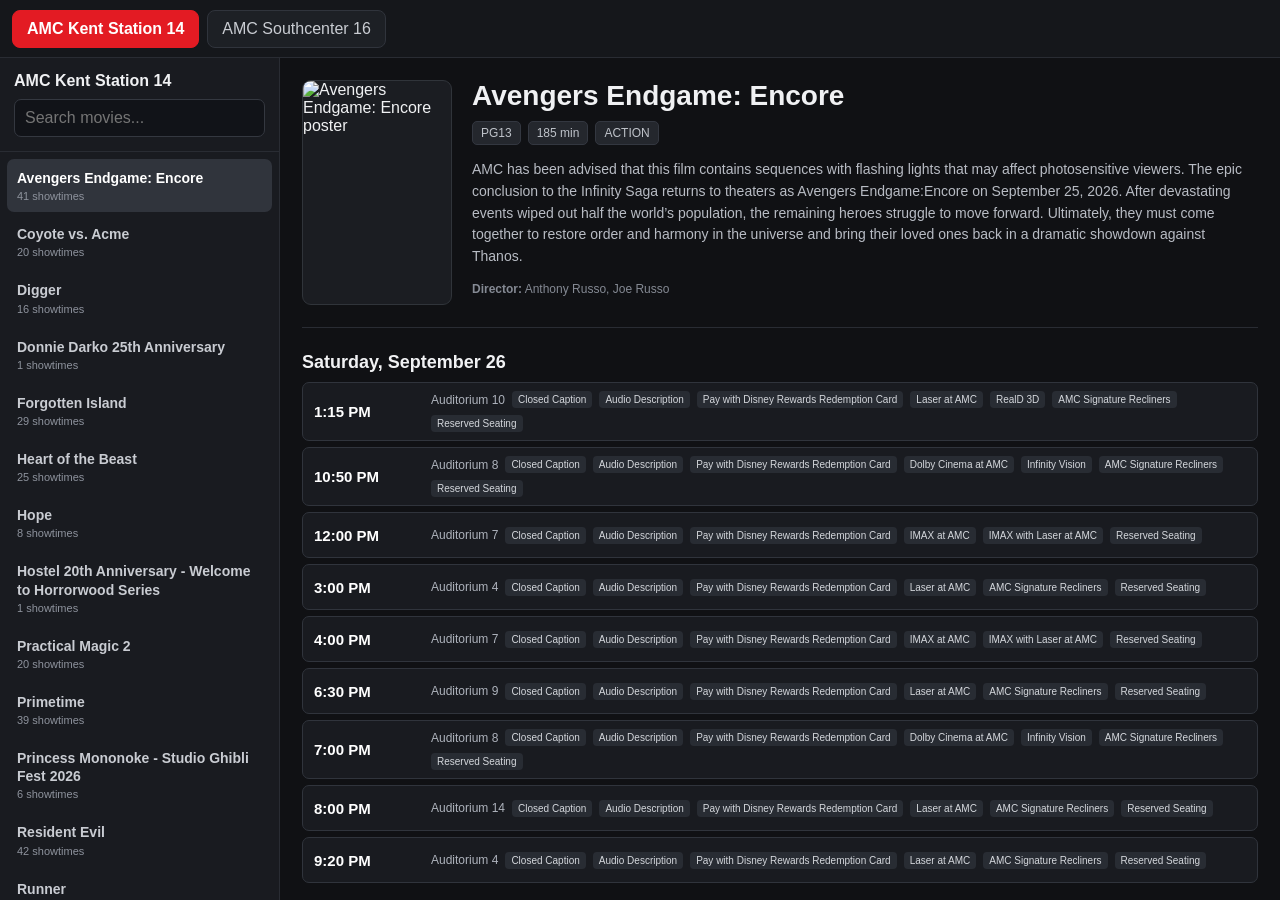
==== commit ea3d468c: "Update amc.html" ====
--- a/amc.html
+++ b/amc.html
@@ -1,4 +1,6 @@
+
 <!DOCTYPE html>
+
 <html lang="en">
 
 <head>
@@ -15,46 +17,46 @@
 
 <style>
 
-/* ============================================================
-   RESET
-   ============================================================ */
 
 * {
     box-sizing: border-box;
 }
 
-html {
+
+html,
+body {
+
+    margin: 0;
+    padding: 0;
+
     width: 100%;
     height: 100%;
-}
-
-body {
-
-    margin: 0;
-
-    width: 100%;
-    height: 100%;
+
+    overflow: hidden;
 
     font-family:
         -apple-system,
         BlinkMacSystemFont,
         "Segoe UI",
-        Roboto,
-        Helvetica,
-        Arial,
         sans-serif;
 
-    background: #111317;
-
-    color: #f4f4f5;
+    background: #101114;
+
+    color: #f0f1f3;
+}
+
+
+button,
+input {
+    font: inherit;
 }
 
 
 /* ============================================================
-   THEATER BAR
+   THEATER TABS
    ============================================================ */
 
-.theater-bar {
+.theater-tabs {
 
     height: 58px;
 
@@ -64,9 +66,9 @@
 
     gap: 8px;
 
-    padding: 8px 16px;
-
-    background: #191b20;
+    padding: 8px 12px;
+
+    background: #15171b;
 
     border-bottom:
         1px solid #292c33;
@@ -76,59 +78,54 @@
     overflow-y: hidden;
 
     white-space: nowrap;
-
-    flex-shrink: 0;
-
-    scrollbar-width: thin;
-}
+}
+
 
 .theater-tab {
 
-    flex-shrink: 0;
+    flex: 0 0 auto;
 
     border:
-        1px solid #343840;
-
-    background: #22252b;
-
-    color: #bfc3cb;
-
-    padding:
-        9px 15px;
-
-    border-radius: 7px;
+        1px solid #30343c;
+
+    background: #1d2025;
+
+    color: #c9ccd2;
+
+    border-radius: 8px;
+
+    padding: 9px 14px;
 
     cursor: pointer;
 
-    font-size: 13px;
+    transition:
+        background .15s,
+        border-color .15s;
+}
+
+
+.theater-tab:hover {
+
+    background: #252930;
+
+    color: white;
+}
+
+
+.theater-tab.active {
+
+    background: #e31b23;
+
+    border-color: #e31b23;
+
+    color: white;
 
     font-weight: 600;
-
-    transition:
-        background 0.15s,
-        border-color 0.15s,
-        color 0.15s;
-}
-
-.theater-tab:hover {
-
-    background: #2b2e35;
-
-    color: white;
-}
-
-.theater-tab.active {
-
-    background: #e51937;
-
-    border-color: #e51937;
-
-    color: white;
 }
 
 
 /* ============================================================
-   MAIN PAGE
+   PAGE
    ============================================================ */
 
 .page {
@@ -137,7 +134,8 @@
 
     width: 100%;
 
-    height: calc(100vh - 58px);
+    height:
+        calc(100vh - 58px);
 
     min-height: 0;
 }
@@ -168,77 +166,52 @@
 }
 
 
-/* ============================================================
-   SIDEBAR HEADER
-   ============================================================ */
-
 .sidebar-header {
 
-    flex-shrink: 0;
-
-    padding: 16px;
-
-    background: #191b20;
+    padding: 14px;
 
     border-bottom:
         1px solid #292c33;
 }
 
-.theater-name {
-
-    margin-bottom: 11px;
+
+.sidebar-title {
 
     font-size: 16px;
 
     font-weight: 700;
 
-    white-space: nowrap;
-
-    overflow: hidden;
-
-    text-overflow: ellipsis;
-}
+    margin-bottom: 9px;
+}
+
 
 .search {
 
-    display: block;
-
     width: 100%;
 
-    height: 36px;
-
-    padding:
-        8px 11px;
+    padding: 9px 10px;
+
+    border-radius: 7px;
 
     border:
         1px solid #343840;
 
-    border-radius: 6px;
-
-    background: #111317;
+    background: #111318;
 
     color: white;
 
     outline: none;
-
-    font-size: 13px;
-}
+}
+
 
 .search:focus {
 
-    border-color: #666c77;
-}
-
-.search::placeholder {
-
-    color: #6f7580;
+    border-color: #e31b23;
 }
 
 
 /* ============================================================
    MOVIE LIST
-
-   This is deliberately its own scrolling container.
    ============================================================ */
 
 .movie-list {
@@ -254,80 +227,66 @@
     overflow-x: hidden;
 
     padding: 7px;
-
-    scrollbar-width: thin;
-
-    scrollbar-color:
-        #454a54
-        #191b20;
-}
-
-
-/* Chrome / Edge / Safari */
-
-.movie-list::-webkit-scrollbar {
-
-    width: 8px;
-}
-
-.movie-list::-webkit-scrollbar-track {
-
-    background: #191b20;
-}
-
-.movie-list::-webkit-scrollbar-thumb {
-
-    background: #454a54;
-
-    border-radius: 4px;
-}
-
-.movie-list::-webkit-scrollbar-thumb:hover {
-
-    background: #5a606b;
-}
-
-
-/* ============================================================
-   MOVIE ITEMS
-   ============================================================ */
-
-.movie-item {
-
-    padding:
-        10px 11px;
-
-    margin-bottom: 2px;
-
-    border-radius: 6px;
+}
+
+
+.movie-button {
+
+    width: 100%;
+
+    display: block;
+
+    text-align: left;
+
+    border: 0;
+
+    border-radius: 7px;
+
+    background: transparent;
+
+    color: #c9ccd2;
+
+    padding: 10px;
+
+    margin-bottom: 3px;
 
     cursor: pointer;
-
-    color: #b9bdc6;
-
-    font-size: 13px;
-
-    line-height: 1.35;
-
-    transition:
-        background 0.12s,
-        color 0.12s;
-}
-
-.movie-item:hover {
+}
+
+
+.movie-button:hover {
 
     background: #24272d;
 
     color: white;
 }
 
-.movie-item.active {
-
-    background: #2b2e35;
+
+.movie-button.active {
+
+    background: #30343c;
 
     color: white;
+}
+
+
+.movie-button-title {
+
+    font-size: 14px;
 
     font-weight: 600;
+
+    line-height: 1.3;
+}
+
+
+.movie-button-count {
+
+    font-size: 11px;
+
+    color: #8e939d;
+
+    margin-top: 3px;
 }
 
 
@@ -341,65 +300,162 @@
 
     min-width: 0;
 
+    min-height: 0;
+
     height: 100%;
 
     overflow-y: auto;
 
-    padding:
-        24px 28px 40px;
-
-    scrollbar-width: thin;
-
-    scrollbar-color:
-        #454a54
-        #111317;
-}
-
-.content::-webkit-scrollbar {
-
-    width: 9px;
-}
-
-.content::-webkit-scrollbar-track {
-
-    background: #111317;
-}
-
-.content::-webkit-scrollbar-thumb {
-
-    background: #454a54;
+    padding: 22px;
+}
+
+
+/* ============================================================
+   MOVIE INFO
+   ============================================================ */
+
+.movie-info {
+
+    display: flex;
+
+    gap: 20px;
+
+    margin-bottom: 24px;
+
+    padding-bottom: 22px;
+
+    border-bottom:
+        1px solid #292c33;
+}
+
+
+.poster {
+
+    flex:
+        0 0 150px;
+
+    width: 150px;
+
+    height: 225px;
+
+    object-fit: cover;
+
+    border-radius: 9px;
+
+    background: #1b1d22;
+
+    border:
+        1px solid #30343a;
+}
+
+
+.poster-placeholder {
+
+    flex:
+        0 0 150px;
+
+    width: 150px;
+
+    height: 225px;
+
+    border-radius: 9px;
+
+    background:
+        linear-gradient(
+            145deg,
+            #202329,
+            #15171b
+        );
+
+    border:
+        1px solid #30343a;
+
+    display: flex;
+
+    align-items: center;
+
+    justify-content: center;
+
+    color: #666b74;
+
+    font-size: 13px;
+
+    text-align: center;
+
+    padding: 20px;
+}
+
+
+.movie-details {
+
+    min-width: 0;
+}
+
+
+.movie-title {
+
+    font-size: 28px;
+
+    line-height: 1.15;
+
+    font-weight: 750;
+
+    margin-bottom: 9px;
+}
+
+
+.movie-meta {
+
+    display: flex;
+
+    flex-wrap: wrap;
+
+    gap: 7px;
+
+    margin-bottom: 14px;
+}
+
+
+.meta-badge {
+
+    background: #24272d;
+
+    border:
+        1px solid #333740;
 
     border-radius: 5px;
-}
-
-
-/* ============================================================
-   CONTENT HEADER
-   ============================================================ */
-
-.content-header {
-
-    margin-bottom: 24px;
-}
-
-.content-title {
-
-    margin: 0;
-
-    font-size: 24px;
-
-    font-weight: 700;
-
-    line-height: 1.2;
-}
-
-.content-subtitle {
-
-    margin-top: 6px;
-
-    color: #858b96;
+
+    padding: 4px 8px;
+
+    color: #bfc3ca;
 
     font-size: 12px;
+}
+
+
+.description {
+
+    max-width: 900px;
+
+    color: #b8bcc4;
+
+    line-height: 1.55;
+
+    font-size: 14px;
+
+    white-space: pre-line;
+}
+
+
+.credits {
+
+    margin-top: 12px;
+
+    color: #858a94;
+
+    font-size: 12px;
+
+    line-height: 1.5;
 }
 
 
@@ -409,12 +465,9 @@
 
 .day {
 
-    width: 100%;
-
-    max-width: 850px;
-
-    margin-bottom: 25px;
-}
+    margin-bottom: 24px;
+}
+
 
 .day-header {
 
@@ -424,42 +477,35 @@
 
     gap: 9px;
 
-    margin-bottom: 8px;
-
-    padding-bottom: 7px;
-
-    border-bottom:
-        1px solid #292c33;
-}
-
-.day-name {
-
-    font-size: 13px;
+    margin-bottom: 9px;
+}
+
+
+.day-title {
+
+    font-size: 18px;
 
     font-weight: 700;
 
-    color: #dfe1e5;
-}
+    color: #f1f2f4;
+}
+
 
 .today-badge {
 
+    background: #e31b23;
+
+    color: white;
+
+    border-radius: 5px;
+
+    padding: 3px 7px;
+
     font-size: 10px;
 
-    font-weight: 700;
-
-    color: #e51937;
-
-    background:
-        rgba(229, 25, 55, 0.12);
-
-    border:
-        1px solid
-        rgba(229, 25, 55, 0.3);
-
-    border-radius: 4px;
-
-    padding:
-        2px 5px;
+    font-weight: 800;
+
+    letter-spacing: .4px;
 }
 
 
@@ -467,166 +513,177 @@
    SHOWTIMES
    ============================================================ */
 
-.showtimes {
+.showtime-list {
 
     display: flex;
 
     flex-direction: column;
 
     gap: 6px;
+}
+
+
+.showtime {
 
     width: 100%;
 
-    max-width: 720px;
-}
-
-.showtime {
+    min-height: 46px;
 
     display: grid;
 
     grid-template-columns:
         105px
-        minmax(0, 1fr)
+        minmax(160px, 1fr)
         auto;
 
     align-items: center;
 
-    width: 100%;
-
-    min-height: 50px;
-
-    padding:
-        0 14px;
+    gap: 12px;
+
+    padding: 8px 11px;
 
     border:
-        1px solid #30343b;
+        1px solid #30343c;
 
     border-radius: 7px;
 
-    background: #202329;
+    background: #191b20;
+
+    text-decoration: none;
+
+    color: inherit;
+}
+
+
+.showtime:hover {
+
+    background: #22252b;
+
+    border-color: #464b55;
+}
+
+
+.showtime-time {
+
+    font-weight: 700;
+
+    font-size: 15px;
 
     color: white;
 
-    text-decoration: none;
-
-    transition:
-        background 0.15s,
-        border-color 0.15s,
-        transform 0.15s;
-}
-
-.showtime:hover {
-
-    background: #292d34;
-
-    border-color: #505661;
-
-    transform: translateX(2px);
-}
-
-.showtime.cancelled {
-
-    opacity: 0.5;
-
-    text-decoration:
-        line-through;
-}
-
-.showtime-time {
-
-    font-size: 15px;
-
-    font-weight: 600;
-
     white-space: nowrap;
 }
 
+
 .showtime-info {
 
     min-width: 0;
 
-    padding-right: 12px;
-
-    color: #969ca7;
+    display: flex;
+
+    flex-wrap: wrap;
+
+    gap: 7px;
+
+    align-items: center;
+}
+
+
+.auditorium {
+
+    color: #aeb3bc;
 
     font-size: 12px;
-
-    overflow: hidden;
-
-    text-overflow: ellipsis;
+}
+
+
+.attribute {
+
+    background: #282c33;
+
+    color: #d4d7dc;
+
+    padding: 3px 6px;
+
+    border-radius: 4px;
+
+    font-size: 10px;
 
     white-space: nowrap;
 }
 
-.badges {
+
+.status {
 
     display: flex;
 
-    align-items: center;
+    gap: 5px;
 
     justify-content: flex-end;
 
-    gap: 4px;
-
     flex-wrap: wrap;
 }
 
-.badge {
-
-    display: inline-flex;
-
-    align-items: center;
+
+.status-badge {
+
+    border-radius: 4px;
+
+    padding: 3px 7px;
+
+    font-size: 10px;
+
+    font-weight: 700;
 
     white-space: nowrap;
-
-    font-size: 10px;
-
-    line-height: 1;
-
-    padding:
-        4px 6px;
-
-    border-radius: 4px;
-
-    background: #30343b;
-
-    color: #c7cad0;
-
-    font-weight: 600;
-}
-
-.badge.sold-out {
-
-    background: #51252b;
-
-    color: #ffb4bd;
-}
-
-.badge.almost {
-
-    background: #514325;
-
-    color: #f4d58b;
-}
-
-.badge.cancelled {
-
-    background: #403f42;
-
-    color: #bcbcc1;
+}
+
+
+.sold-out {
+
+    background: #5c2226;
+
+    color: #ffb8bd;
+}
+
+
+.almost {
+
+    background: #594719;
+
+    color: #ffe29a;
+}
+
+
+.cancelled {
+
+    background: #3d3d3d;
+
+    color: #d0d0d0;
 }
 
 
 /* ============================================================
-   EMPTY STATE
+   EMPTY
    ============================================================ */
 
 .empty {
 
-    padding:
-        30px 10px;
-
-    color: #747a85;
+    padding: 50px 20px;
+
+    text-align: center;
+
+    color: #737882;
+}
+
+
+.no-results {
+
+    padding: 20px 10px;
+
+    text-align: center;
+
+    color: #777c85;
 
     font-size: 13px;
 }
@@ -636,29 +693,26 @@
    MOBILE
    ============================================================ */
 
-@media (max-width: 750px) {
-
+@media (max-width: 700px) {
+
+    html,
     body {
-
-        height: auto;
-
-        min-height: 100%;
-    }
-
-    .theater-bar {
-
-        height: 58px;
-    }
+        overflow: auto;
+    }
+
 
     .page {
-
-        display: block;
 
         height: auto;
 
         min-height:
             calc(100vh - 58px);
-    }
+
+        display: flex;
+
+        flex-direction: column;
+    }
+
 
     .sidebar {
 
@@ -667,6 +721,8 @@
         min-width: 0;
 
         height: 260px;
+
+        min-height: 260px;
 
         border-right: none;
 
@@ -674,6 +730,7 @@
             1px solid #292c33;
     }
 
+
     .movie-list {
 
         height: 0;
@@ -681,83 +738,78 @@
         flex: 1 1 0;
     }
 
+
     .content {
 
-        width: 100%;
-
         height: auto;
 
-        min-height: 500px;
-
         overflow: visible;
 
-        padding:
-            20px 14px 35px;
-    }
-
-    .content-title {
-
-        font-size: 20px;
-    }
+        padding: 16px;
+    }
+
+
+    .movie-info {
+
+        gap: 14px;
+    }
+
+
+    .poster,
+    .poster-placeholder {
+
+        flex-basis: 105px;
+
+        width: 105px;
+
+        height: 158px;
+    }
+
+
+    .movie-title {
+
+        font-size: 22px;
+    }
+
 
     .showtime {
 
         grid-template-columns:
-            88px
-            minmax(0, 1fr)
-            auto;
-
-        min-height: 48px;
-
-        padding:
-            0 10px;
-    }
-
-    .showtime-time {
-
-        font-size: 14px;
-    }
-
-    .showtime-info {
-
-        font-size: 11px;
-
-        padding-right: 7px;
-    }
-
-    .badge {
-
-        font-size: 9px;
-
-        padding:
-            3px 5px;
-    }
-}
-
-
-/* ============================================================
-   VERY SMALL PHONES
-   ============================================================ */
-
-@media (max-width: 430px) {
-
-    .showtime {
-
-        grid-template-columns:
-            76px
+            90px
             minmax(0, 1fr);
     }
 
-    .badges {
-
-        display: none;
-    }
-
-    .showtime-info {
-
-        padding-right: 0;
-    }
-}
+
+    .status {
+
+        grid-column: 2;
+
+        justify-content: flex-start;
+    }
+
+}
+
+
+@media (max-width: 480px) {
+
+    .movie-info {
+
+        flex-direction: column;
+    }
+
+
+    .poster,
+    .poster-placeholder {
+
+        width: 130px;
+
+        height: 195px;
+
+        flex-basis: auto;
+    }
+
+}
+
 
 </style>
 
@@ -767,48 +819,33 @@
 <body>
 
 
-<!-- ==========================================================
-     THEATER TABS
-     ========================================================== -->
-
 <div
-    class="theater-bar"
-    id="theaterBar"
+    class="theater-tabs"
+    id="theaterTabs"
 ></div>
 
 
-<!-- ==========================================================
-     PAGE
-     ========================================================== -->
-
 <div class="page">
 
 
-    <!-- ======================================================
-         SIDEBAR
-         ====================================================== -->
-
     <aside class="sidebar">
 
-
         <div class="sidebar-header">
 
             <div
-                class="theater-name"
-                id="theaterName"
+                class="sidebar-title"
+                id="sidebarTitle"
             >
-                Loading...
+                Movies
             </div>
 
 
             <input
+                id="movieSearch"
+                class="search"
                 type="text"
-                class="search"
-                id="movieSearch"
                 placeholder="Search movies..."
-                autocomplete="off"
             >
-
 
         </div>
 
@@ -818,42 +855,13 @@
             id="movieList"
         ></div>
 
-
     </aside>
 
 
-    <!-- ======================================================
-         CONTENT
-         ====================================================== -->
-
-    <main class="content">
-
-
-        <div class="content-header">
-
-            <h1
-                class="content-title"
-                id="movieTitle"
-            >
-                Select a movie
-            </h1>
-
-
-            <div
-                class="content-subtitle"
-                id="contentSubtitle"
-            ></div>
-
-
-        </div>
-
-
-        <div
-            id="showtimeContainer"
-        ></div>
-
-
-    </main>
+    <main
+        class="content"
+        id="content"
+    ></main>
 
 
 </div>
@@ -862,738 +870,769 @@
 <script>
 
 
-// ============================================================
-// DATA
-// ============================================================
-
-// This placeholder is replaced by Python after this HTML
-// template has been created.
-
-const DATA = {"606": {"name": "AMC Kent Station 14", "movies": {"Avengers Endgame: Encore": [{"date": "Friday, September 25", "date_iso": "2026-09-25", "time": "12:00 PM", "auditorium": "Auditorium 7", "attributes": ["Closed Caption", "Audio Description", "Pay with Disney Rewards Redemption Card", "IMAX at AMC", "IMAX with Laser at AMC", "Reserved Seating"], "purchase_url": "https://www.amctheatres.com/showtimes/all/2026-09-25/kentstation/all/147288750", "sold_out": false, "almost_sold_out": false, "cancelled": false}, {"date": "Friday, September 25", "date_iso": "2026-09-25", "time": "1:15 PM", "auditorium": "Auditorium 10", "attributes": ["Closed Caption", "Audio Description", "Pay with Disney Rewards Redemption Card", "Laser at AMC", "RealD 3D", "AMC Signature Recliners", "Reserved Seating"], "purchase_url": "https://www.amctheatres.com/showtimes/all/2026-09-25/kentstation/all/146678218", "sold_out": false, "almost_sold_out": false, "cancelled": false}, {"date": "Friday, September 25", "date_iso": "2026-09-25", "time": "3:00 PM", "auditorium": "Auditorium 4", "attributes": ["Closed Caption", "Audio Description", "Pay with Disney Rewards Redemption Card", "Laser at AMC", "AMC Signature Recliners", "Reserved Seating"], "purchase_url": "https://www.amctheatres.com/showtimes/all/2026-09-25/kentstation/all/146678106", "sold_out": false, "almost_sold_out": false, "cancelled": false}, {"date": "Friday, September 25", "date_iso": "2026-09-25", "time": "4:00 PM", "auditorium": "Auditorium 7", "attributes": ["Closed Caption", "Audio Description", "Pay with Disney Rewards Redemption Card", "IMAX at AMC", "IMAX with Laser at AMC", "Reserved Seating"], "purchase_url": "https://www.amctheatres.com/showtimes/all/2026-09-25/kentstation/all/146466103", "sold_out": false, "almost_sold_out": false, "cancelled": false}, {"date": "Friday, September 25", "date_iso": "2026-09-25", "time": "6:30 PM", "auditorium": "Auditorium 9", "attributes": ["Closed Caption", "Audio Description", "Pay with Disney Rewards Redemption Card", "Laser at AMC", "AMC Signature Recliners", "Reserved Seating"], "purchase_url": "https://www.amctheatres.com/showtimes/all/2026-09-25/kentstation/all/146678206", "sold_out": false, "almost_sold_out": false, "cancelled": false}, {"date": "Friday, September 25", "date_iso": "2026-09-25", "time": "7:00 PM", "auditorium": "Auditorium 8", "attributes": ["Closed Caption", "Audio Description", "Pay with Disney Rewards Redemption Card", "Dolby Cinema at AMC", "Infinity Vision", "AMC Signature Recliners", "Reserved Seating"], "purchase_url": "https://www.amctheatres.com/showtimes/all/2026-09-25/kentstation/all/147006799", "sold_out": false, "almost_sold_out": false, "cancelled": false}, {"date": "Friday, September 25", "date_iso": "2026-09-25", "time": "8:00 PM", "auditorium": "Auditorium 14", "attributes": ["Closed Caption", "Audio Description", "Pay with Disney Rewards Redemption Card", "Laser at AMC", "AMC Signature Recliners", "Reserved Seating"], "purchase_url": "https://www.amctheatres.com/showtimes/all/2026-09-25/kentstation/all/147288881", "sold_out": false, "almost_sold_out": false, "cancelled": false}, {"date": "Friday, September 25", "date_iso": "2026-09-25", "time": "9:20 PM", "auditorium": "Auditorium 4", "attributes": ["Closed Caption", "Audio Description", "Pay with Disney Rewards Redemption Card", "Laser at AMC", "AMC Signature Recliners", "Reserved Seating"], "purchase_url": "https://www.amctheatres.com/showtimes/all/2026-09-25/kentstation/all/146678126", "sold_out": false, "almost_sold_out": false, "cancelled": false}, {"date": "Friday, September 25", "date_iso": "2026-09-25", "time": "10:50 PM", "auditorium": "Auditorium 8", "attributes": ["Closed Caption", "Audio Description", "Pay with Disney Rewards Redemption Card", "Dolby Cinema at AMC", "Infinity Vision", "AMC Signature Recliners", "Reserved Seating"], "purchase_url": "https://www.amctheatres.com/showtimes/all/2026-09-25/kentstation/all/147006789", "sold_out": false, "almost_sold_out": false, "cancelled": false}, {"date": "Saturday, September 26", "date_iso": "2026-09-26", "time": "12:00 PM", "auditorium": "Auditorium 7", "attributes": ["Closed Caption", "Audio Description", "Pay with Disney Rewards Redemption Card", "IMAX at AMC", "IMAX with Laser at AMC", "Reserved Seating"], "purchase_url": "https://www.amctheatres.com/showtimes/all/2026-09-26/kentstation/all/147288749", "sold_out": false, "almost_sold_out": false, "cancelled": false}, {"date": "Saturday, September 26", "date_iso": "2026-09-26", "time": "1:15 PM", "auditorium": "Auditorium 10", "attributes": ["Closed Caption", "Audio Description", "Pay with Disney Rewards Redemption Card", "Laser at AMC", "RealD 3D", "AMC Signature Recliners", "Reserved Seating"], "purchase_url": "https://www.amctheatres.com/showtimes/all/2026-09-26/kentstation/all/146678217", "sold_out": false, "almost_sold_out": false, "cancelled": false}, {"date": "Saturday, September 26", "date_iso": "2026-09-26", "time": "3:00 PM", "auditorium": "Auditorium 4", "attributes": ["Closed Caption", "Audio Description", "Pay with Disney Rewards Redemption Card", "Laser at AMC", "AMC Signature Recliners", "Reserved Seating"], "purchase_url": "https://www.amctheatres.com/showtimes/all/2026-09-26/kentstation/all/146678107", "sold_out": false, "almost_sold_out": false, "cancelled": false}, {"date": "Saturday, September 26", "date_iso": "2026-09-26", "time": "4:00 PM", "auditorium": "Auditorium 7", "attributes": ["Closed Caption", "Audio Description", "Pay with Disney Rewards Redemption Card", "IMAX at AMC", "IMAX with Laser at AMC", "Reserved Seating"], "purchase_url": "https://www.amctheatres.com/showtimes/all/2026-09-26/kentstation/all/146466104", "sold_out": false, "almost_sold_out": false, "cancelled": false}, {"date": "Saturday, September 26", "date_iso": "2026-09-26", "time": "6:30 PM", "auditorium": "Auditorium 9", "attributes": ["Closed Caption", "Audio Description", "Pay with Disney Rewards Redemption Card", "Laser at AMC", "AMC Signature Recliners", "Reserved Seating"], "purchase_url": "https://www.amctheatres.com/showtimes/all/2026-09-26/kentstation/all/146678202", "sold_out": false, "almost_sold_out": false, "cancelled": false}, {"date": "Saturday, September 26", "date_iso": "2026-09-26", "time": "7:00 PM", "auditorium": "Auditorium 8", "attributes": ["Closed Caption", "Audio Description", "Pay with Disney Rewards Redemption Card", "Dolby Cinema at AMC", "Infinity Vision", "AMC Signature Recliners", "Reserved Seating"], "purchase_url": "https://www.amctheatres.com/showtimes/all/2026-09-26/kentstation/all/147006792", "sold_out": false, "almost_sold_out": false, "cancelled": false}, {"date": "Saturday, September 26", "date_iso": "2026-09-26", "time": "8:00 PM", "auditorium": "Auditorium 14", "attributes": ["Closed Caption", "Audio Description", "Pay with Disney Rewards Redemption Card", "Laser at AMC", "AMC Signature Recliners", "Reserved Seating"], "purchase_url": "https://www.amctheatres.com/showtimes/all/2026-09-26/kentstation/all/147288877", "sold_out": false, "almost_sold_out": false, "cancelled": false}, {"date": "Saturday, September 26", "date_iso": "2026-09-26", "time": "9:20 PM", "auditorium": "Auditorium 4", "attributes": ["Closed Caption", "Audio Description", "Pay with Disney Rewards Redemption Card", "Laser at AMC", "AMC Signature Recliners", "Reserved Seating"], "purchase_url": "https://www.amctheatres.com/showtimes/all/2026-09-26/kentstation/all/146678123", "sold_out": false, "almost_sold_out": false, "cancelled": false}, {"date": "Saturday, September 26", "date_iso": "2026-09-26", "time": "10:50 PM", "auditorium": "Auditorium 8", "attributes": ["Closed Caption", "Audio Description", "Pay with Disney Rewards Redemption Card", "Dolby Cinema at AMC", "Infinity Vision", "AMC Signature Recliners", "Reserved Seating"], "purchase_url": "https://www.amctheatres.com/showtimes/all/2026-09-26/kentstation/all/147006793", "sold_out": false, "almost_sold_out": false, "cancelled": false}, {"date": "Sunday, September 27", "date_iso": "2026-09-27", "time": "12:00 PM", "auditorium": "Auditorium 7", "attributes": ["Closed Caption", "Audio Description", "Pay with Disney Rewards Redemption Card", "IMAX at AMC", "IMAX with Laser at AMC", "Reserved Seating"], "purchase_url": "https://www.amctheatres.com/showtimes/all/2026-09-27/kentstation/all/147288748", "sold_out": false, "almost_sold_out": false, "cancelled": false}, {"date": "Sunday, September 27", "date_iso": "2026-09-27", "time": "1:15 PM", "auditorium": "Auditorium 10", "attributes": ["Closed Caption", "Audio Description", "Pay with Disney Rewards Redemption Card", "Laser at AMC", "RealD 3D", "AMC Signature Recliners", "Reserved Seating"], "purchase_url": "https://www.amctheatres.com/showtimes/all/2026-09-27/kentstation/all/146678216", "sold_out": false, "almost_sold_out": false, "cancelled": false}, {"date": "Sunday, September 27", "date_iso": "2026-09-27", "time": "3:00 PM", "auditorium": "Auditorium 4", "attributes": ["Closed Caption", "Audio Description", "Pay with Disney Rewards Redemption Card", "Laser at AMC", "AMC Signature Recliners", "Reserved Seating"], "purchase_url": "https://www.amctheatres.com/showtimes/all/2026-09-27/kentstation/all/146678108", "sold_out": false, "almost_sold_out": false, "cancelled": false}, {"date": "Sunday, September 27", "date_iso": "2026-09-27", "time": "4:00 PM", "auditorium": "Auditorium 7", "attributes": ["Closed Caption", "Audio Description", "Pay with Disney Rewards Redemption Card", "IMAX at AMC", "IMAX with Laser at AMC", "Reserved Seating"], "purchase_url": "https://www.amctheatres.com/showtimes/all/2026-09-27/kentstation/all/146466105", "sold_out": false, "almost_sold_out": false, "cancelled": false}, {"date": "Sunday, September 27", "date_iso": "2026-09-27", "time": "5:30 PM", "auditorium": "Auditorium 14", "attributes": ["Closed Caption", "Audio Description", "Pay with Disney Rewards Redemption Card", "Laser at AMC", "AMC Signature Recliners", "Reserved Seating"], "purchase_url": "https://www.amctheatres.com/showtimes/all/2026-09-27/kentstation/all/147288873", "sold_out": false, "almost_sold_out": false, "cancelled": false}, {"date": "Sunday, September 27", "date_iso": "2026-09-27", "time": "6:30 PM", "auditorium": "Auditorium 9", "attributes": ["Closed Caption", "Audio Description", "Pay with Disney Rewards Redemption Card", "Laser at AMC", "AMC Signature Recliners", "Reserved Seating"], "purchase_url": "https://www.amctheatres.com/showtimes/all/2026-09-27/kentstation/all/146678204", "sold_out": false, "almost_sold_out": false, "cancelled": false}, {"date": "Sunday, September 27", "date_iso": "2026-09-27", "time": "7:00 PM", "auditorium": "Auditorium 8", "attributes": ["Closed Caption", "Audio Description", "Pay with Disney Rewards Redemption Card", "Dolby Cinema at AMC", "Infinity Vision", "AMC Signature Recliners", "Reserved Seating"], "purchase_url": "https://www.amctheatres.com/showtimes/all/2026-09-27/kentstation/all/147006794", "sold_out": false, "almost_sold_out": false, "cancelled": false}, {"date": "Sunday, September 27", "date_iso": "2026-09-27", "time": "9:20 PM", "auditorium": "Auditorium 4", "attributes": ["Closed Caption", "Audio Description", "Pay with Disney Rewards Redemption Card", "Laser at AMC", "AMC Signature Recliners", "Reserved Seating"], "purchase_url": "https://www.amctheatres.com/showtimes/all/2026-09-27/kentstation/all/146678119", "sold_out": false, "almost_sold_out": false, "cancelled": false}, {"date": "Sunday, September 27", "date_iso": "2026-09-27", "time": "10:50 PM", "auditorium": "Auditorium 8", "attributes": ["Closed Caption", "Audio Description", "Pay with Disney Rewards Redemption Card", "Dolby Cinema at AMC", "Infinity Vision", "AMC Signature Recliners", "Reserved Seating"], "purchase_url": "https://www.amctheatres.com/showtimes/all/2026-09-27/kentstation/all/147006784", "sold_out": false, "almost_sold_out": false, "cancelled": false}, {"date": "Monday, September 28", "date_iso": "2026-09-28", "time": "12:00 PM", "auditorium": "Auditorium 7", "attributes": ["Closed Caption", "Audio Description", "Pay with Disney Rewards Redemption Card", "IMAX at AMC", "IMAX with Laser at AMC", "Reserved Seating"], "purchase_url": "https://www.amctheatres.com/showtimes/all/2026-09-28/kentstation/all/147288747", "sold_out": false, "almost_sold_out": false, "cancelled": false}, {"date": "Monday, September 28", "date_iso": "2026-09-28", "time": "1:15 PM", "auditorium": "Auditorium 10", "attributes": ["Closed Caption", "Audio Description", "Pay with Disney Rewards Redemption Card", "Laser at AMC", "RealD 3D", "AMC Signature Recliners", "Reserved Seating"], "purchase_url": "https://www.amctheatres.com/showtimes/all/2026-09-28/kentstation/all/146678215", "sold_out": false, "almost_sold_out": false, "cancelled": false}, {"date": "Monday, September 28", "date_iso": "2026-09-28", "time": "3:00 PM", "auditorium": "Auditorium 4", "attributes": ["Closed Caption", "Audio Description", "Pay with Disney Rewards Redemption Card", "Laser at AMC", "AMC Signature Recliners", "Reserved Seating"], "purchase_url": "https://www.amctheatres.com/showtimes/all/2026-09-28/kentstation/all/146678109", "sold_out": false, "almost_sold_out": false, "cancelled": false}, {"date": "Monday, September 28", "date_iso": "2026-09-28", "time": "4:00 PM", "auditorium": "Auditorium 7", "attributes": ["Closed Caption", "Audio Description", "Pay with Disney Rewards Redemption Card", "IMAX at AMC", "IMAX with Laser at AMC", "Reserved Seating"], "purchase_url": "https://www.amctheatres.com/showtimes/all/2026-09-28/kentstation/all/146466106", "sold_out": false, "almost_sold_out": false, "cancelled": false}, {"date": "Monday, September 28", "date_iso": "2026-09-28", "time": "5:30 PM", "auditorium": "Auditorium 14", "attributes": ["Closed Caption", "Audio Description", "Pay with Disney Rewards Redemption Card", "Laser at AMC", "AMC Signature Recliners", "Reserved Seating"], "purchase_url": "https://www.amctheatres.com/showtimes/all/2026-09-28/kentstation/all/147288869", "sold_out": false, "almost_sold_out": false, "cancelled": false}, {"date": "Monday, September 28", "date_iso": "2026-09-28", "time": "6:30 PM", "auditorium": "Auditorium 8", "attributes": ["Closed Caption", "Audio Description", "Pay with Disney Rewards Redemption Card", "Dolby Cinema at AMC", "Infinity Vision", "AMC Signature Recliners", "Reserved Seating"], "purchase_url": "https://www.amctheatres.com/showtimes/all/2026-09-28/kentstation/all/146678200", "sold_out": false, "almost_sold_out": false, "cancelled": false}, {"date": "Monday, September 28", "date_iso": "2026-09-28", "time": "9:20 PM", "auditorium": "Auditorium 4", "attributes": ["Closed Caption", "Audio Description", "Pay with Disney Rewards Redemption Card", "Laser at AMC", "AMC Signature Recliners", "Reserved Seating"], "purchase_url": "https://www.amctheatres.com/showtimes/all/2026-09-28/kentstation/all/146678121", "sold_out": false, "almost_sold_out": false, "cancelled": false}, {"date": "Monday, September 28", "date_iso": "2026-09-28", "time": "10:20 PM", "auditorium": "Auditorium 8", "attributes": ["Closed Caption", "Audio Description", "Pay with Disney Rewards Redemption Card", "Dolby Cinema at AMC", "Infinity Vision", "AMC Signature Recliners", "Reserved Seating"], "purchase_url": "https://www.amctheatres.com/showtimes/all/2026-09-28/kentstation/all/147006787", "sold_out": false, "almost_sold_out": false, "cancelled": false}, {"date": "Tuesday, September 29", "date_iso": "2026-09-29", "time": "12:00 PM", "auditorium": "Auditorium 7", "attributes": ["Closed Caption", "Audio Description", "Pay with Disney Rewards Redemption Card", "IMAX at AMC", "IMAX with Laser at AMC", "Reserved Seating"], "purchase_url": "https://www.amctheatres.com/showtimes/all/2026-09-29/kentstation/all/147288746", "sold_out": false, "almost_sold_out": false, "cancelled": false}, {"date": "Tuesday, September 29", "date_iso": "2026-09-29", "time": "1:15 PM", "auditorium": "Auditorium 10", "attributes": ["Closed Caption", "Audio Description", "Pay with Disney Rewards Redemption Card", "Laser at AMC", "RealD 3D", "AMC Signature Recliners", "Reserved Seating"], "purchase_url": "https://www.amctheatres.com/showtimes/all/2026-09-29/kentstation/all/146678214", "sold_out": false, "almost_sold_out": false, "cancelled": false}, {"date": "Tuesday, September 29", "date_iso": "2026-09-29", "time": "3:00 PM", "auditorium": "Auditorium 4", "attributes": ["Closed Caption", "Audio Description", "Pay with Disney Rewards Redemption Card", "Laser at AMC", "AMC Signature Recliners", "Reserved Seating"], "purchase_url": "https://www.amctheatres.com/showtimes/all/2026-09-29/kentstation/all/146678110", "sold_out": false, "almost_sold_out": false, "cancelled": false}, {"date": "Tuesday, September 29", "date_iso": "2026-09-29", "time": "4:00 PM", "auditorium": "Auditorium 7", "attributes": ["Closed Caption", "Audio Description", "Pay with Disney Rewards Redemption Card", "IMAX at AMC", "IMAX with Laser at AMC", "Reserved Seating"], "purchase_url": "https://www.amctheatres.com/showtimes/all/2026-09-29/kentstation/all/146466107", "sold_out": false, "almost_sold_out": false, "cancelled": false}, {"date": "Tuesday, September 29", "date_iso": "2026-09-29", "time": "5:30 PM", "auditorium": "Auditorium 14", "attributes": ["Closed Caption", "Audio Description", "Pay with Disney Rewards Redemption Card", "Laser at AMC", "AMC Signature Recliners", "Reserved Seating"], "purchase_url": "https://www.amctheatres.com/showtimes/all/2026-09-29/kentstation/all/147288866", "sold_out": false, "almost_sold_out": false, "cancelled": false}, {"date": "Tuesday, September 29", "date_iso": "2026-09-29", "time": "6:30 PM", "auditorium": "Auditorium 8", "attributes": ["Closed Caption", "Audio Description", "Pay with Disney Rewards Redemption Card", "Dolby Cinema at AMC", "Infinity Vision", "AMC Signature Recliners", "Reserved Seating"], "purchase_url": "https://www.amctheatres.com/showtimes/all/2026-09-29/kentstation/all/146678196", "sold_out": false, "almost_sold_out": false, "cancelled": false}, {"date": "Tuesday, September 29", "date_iso": "2026-09-29", "time": "9:20 PM", "auditorium": "Auditorium 4", "attributes": ["Closed Caption", "Audio Description", "Pay with Disney Rewards Redemption Card", "Laser at AMC", "AMC Signature Recliners", "Reserved Seating"], "purchase_url": "https://www.amctheatres.com/showtimes/all/2026-09-29/kentstation/all/146678117", "sold_out": false, "almost_sold_out": false, "cancelled": false}, {"date": "Tuesday, September 29", "date_iso": "2026-09-29", "time": "10:20 PM", "auditorium": "Auditorium 8", "attributes": ["Closed Caption", "Audio Description", "Pay with Disney Rewards Redemption Card", "Dolby Cinema at AMC", "Infinity Vision", "AMC Signature Recliners", "Reserved Seating"], "purchase_url": "https://www.amctheatres.com/showtimes/all/2026-09-29/kentstation/all/147006783", "sold_out": false, "almost_sold_out": false, "cancelled": false}, {"date": "Wednesday, September 30", "date_iso": "2026-09-30", "time": "12:00 PM", "auditorium": "Auditorium 7", "attributes": ["Closed Caption", "Audio Description", "Pay with Disney Rewards Redemption Card", "IMAX at AMC", "IMAX with Laser at AMC", "Reserved Seating"], "purchase_url": "https://www.amctheatres.com/showtimes/all/2026-09-30/kentstation/all/147288745", "sold_out": false, "almost_sold_out": false, "cancelled": false}, {"date": "Wednesday, September 30", "date_iso": "2026-09-30", "time": "1:15 PM", "auditorium": "Auditorium 10", "attributes": ["Closed Caption", "Audio Description", "Pay with Disney Rewards Redemption Card", "Laser at AMC", "RealD 3D", "AMC Signature Recliners", "Reserved Seating"], "purchase_url": "https://www.amctheatres.com/showtimes/all/2026-09-30/kentstation/all/146678212", "sold_out": false, "almost_sold_out": false, "cancelled": false}, {"date": "Wednesday, September 30", "date_iso": "2026-09-30", "time": "3:00 PM", "auditorium": "Auditorium 4", "attributes": ["Closed Caption", "Audio Description", "Pay with Disney Rewards Redemption Card", "Laser at AMC", "AMC Signature Recliners", "Reserved Seating"], "purchase_url": "https://www.amctheatres.com/showtimes/all/2026-09-30/kentstation/all/146678111", "sold_out": false, "almost_sold_out": false, "cancelled": false}, {"date": "Wednesday, September 30", "date_iso": "2026-09-30", "time": "4:00 PM", "auditorium": "Auditorium 7", "attributes": ["Closed Caption", "Audio Description", "Pay with Disney Rewards Redemption Card", "IMAX at AMC", "IMAX with Laser at AMC", "Reserved Seating"], "purchase_url": "https://www.amctheatres.com/showtimes/all/2026-09-30/kentstation/all/147007057", "sold_out": false, "almost_sold_out": false, "cancelled": false}, {"date": "Wednesday, September 30", "date_iso": "2026-09-30", "time": "5:30 PM", "auditorium": "Auditorium 14", "attributes": ["Pay with Disney Rewards Redemption Card", "Laser at AMC", "Open Caption (On-screen Subtitles)", "AMC Signature Recliners", "Reserved Seating"], "purchase_url": "https://www.amctheatres.com/showtimes/all/2026-09-30/kentstation/all/147288863", "sold_out": false, "almost_sold_out": false, "cancelled": false}, {"date": "Wednesday, September 30", "date_iso": "2026-09-30", "time": "8:10 PM", "auditorium": "Auditorium 11", "attributes": ["Closed Caption", "Audio Description", "Pay with Disney Rewards Redemption Card", "Laser at AMC", "AMC Signature Recliners", "Reserved Seating"], "purchase_url": "https://www.amctheatres.com/showtimes/all/2026-09-30/kentstation/all/147288786", "sold_out": false, "almost_sold_out": false, "cancelled": false}, {"date": "Wednesday, September 30", "date_iso": "2026-09-30", "time": "9:40 PM", "auditorium": "Auditorium 8", "attributes": ["Closed Caption", "Audio Description", "Pay with Disney Rewards Redemption Card", "Dolby Cinema at AMC", "Infinity Vision", "AMC Signature Recliners", "Reserved Seating"], "purchase_url": "https://www.amctheatres.com/showtimes/all/2026-09-30/kentstation/all/147007060", "sold_out": false, "almost_sold_out": false, "cancelled": false}], "Coyote vs. Acme": [{"date": "Friday, September 25", "date_iso": "2026-09-25", "time": "12:15 PM", "auditorium": "Auditorium 2", "attributes": ["Closed Caption", "Audio Description", "Laser at AMC", "AMC Signature Recliners", "Reserved Seating"], "purchase_url": "https://www.amctheatres.com/showtimes/all/2026-09-25/kentstation/all/147288673", "sold_out": false, "almost_sold_out": false, "cancelled": false}, {"date": "Friday, September 25", "date_iso": "2026-09-25", "time": "5:00 PM", "auditorium": "Auditorium 1", "attributes": ["Closed Caption", "Audio Description", "Laser at AMC", "AMC Signature Recliners", "Reserved Seating"], "purchase_url": "https://www.amctheatres.com/showtimes/all/2026-09-25/kentstation/all/147288651", "sold_out": false, "almost_sold_out": false, "cancelled": false}, {"date": "Friday, September 25", "date_iso": "2026-09-25", "time": "7:30 PM", "auditorium": "Auditorium 1", "attributes": ["Closed Caption", "Audio Description", "Laser at AMC", "AMC Signature Recliners", "Reserved Seating"], "purchase_url": "https://www.amctheatres.com/showtimes/all/2026-09-25/kentstation/all/147288653", "sold_out": false, "almost_sold_out": false, "cancelled": false}, {"date": "Friday, September 25", "date_iso": "2026-09-25", "time": "10:00 PM", "auditorium": "Auditorium 1", "attributes": ["Closed Caption", "Audio Description", "Laser at AMC", "AMC Signature Recliners", "Reserved Seating"], "purchase_url": "https://www.amctheatres.com/showtimes/all/2026-09-25/kentstation/all/147288654", "sold_out": false, "almost_sold_out": false, "cancelled": false}, {"date": "Saturday, September 26", "date_iso": "2026-09-26", "time": "11:45 AM", "auditorium": "Auditorium 14", "attributes": ["Closed Caption", "Audio Description", "Laser at AMC", "AMC Signature Recliners", "Reserved Seating"], "purchase_url": "https://www.amctheatres.com/showtimes/all/2026-09-26/kentstation/all/147288879", "sold_out": false, "almost_sold_out": false, "cancelled": false}, {"date": "Saturday, September 26", "date_iso": "2026-09-26", "time": "5:00 PM", "auditorium": "Auditorium 1", "attributes": ["Closed Caption", "Audio Description", "Laser at AMC", "AMC Signature Recliners", "Reserved Seating"], "purchase_url": "https://www.amctheatres.com/showtimes/all/2026-09-26/kentstation/all/147288649", "sold_out": false, "almost_sold_out": false, "cancelled": false}, {"date": "Saturday, September 26", "date_iso": "2026-09-26", "time": "7:30 PM", "auditorium": "Auditorium 1", "attributes": ["Closed Caption", "Audio Description", "Laser at AMC", "AMC Signature Recliners", "Reserved Seating"], "purchase_url": "https://www.amctheatres.com/showtimes/all/2026-09-26/kentstation/all/147288650", "sold_out": false, "almost_sold_out": false, "cancelled": false}, {"date": "Saturday, September 26", "date_iso": "2026-09-26", "time": "10:45 PM", "auditorium": "Auditorium 10", "attributes": ["Closed Caption", "Audio Description", "Laser at AMC", "AMC Signature Recliners", "Reserved Seating"], "purchase_url": "https://www.amctheatres.com/showtimes/all/2026-09-26/kentstation/all/147288781", "sold_out": false, "almost_sold_out": false, "cancelled": false}, {"date": "Sunday, September 27", "date_iso": "2026-09-27", "time": "12:40 PM", "auditorium": "Auditorium 14", "attributes": ["Closed Caption", "Audio Description", "Laser at AMC", "AMC Signature Recliners", "Reserved Seating"], "purchase_url": "https://www.amctheatres.com/showtimes/all/2026-09-27/kentstation/all/147288875", "sold_out": false, "almost_sold_out": false, "cancelled": false}, {"date": "Sunday, September 27", "date_iso": "2026-09-27", "time": "5:00 PM", "auditorium": "Auditorium 1", "attributes": ["Closed Caption", "Audio Description", "Laser at AMC", "AMC Signature Recliners", "Reserved Seating"], "purchase_url": "https://www.amctheatres.com/showtimes/all/2026-09-27/kentstation/all/147288643", "sold_out": false, "almost_sold_out": false, "cancelled": false}, {"date": "Sunday, September 27", "date_iso": "2026-09-27", "time": "7:30 PM", "auditorium": "Auditorium 1", "attributes": ["Closed Caption", "Audio Description", "Laser at AMC", "AMC Signature Recliners", "Reserved Seating"], "purchase_url": "https://www.amctheatres.com/showtimes/all/2026-09-27/kentstation/all/147288644", "sold_out": false, "almost_sold_out": false, "cancelled": false}, {"date": "Sunday, September 27", "date_iso": "2026-09-27", "time": "10:45 PM", "auditorium": "Auditorium 10", "attributes": ["Closed Caption", "Audio Description", "Laser at AMC", "AMC Signature Recliners", "Reserved Seating"], "purchase_url": "https://www.amctheatres.com/showtimes/all/2026-09-27/kentstation/all/147288779", "sold_out": false, "almost_sold_out": false, "cancelled": false}, {"date": "Monday, September 28", "date_iso": "2026-09-28", "time": "12:40 PM", "auditorium": "Auditorium 14", "attributes": ["Closed Caption", "Audio Description", "Laser at AMC", "AMC Signature Recliners", "Reserved Seating"], "purchase_url": "https://www.amctheatres.com/showtimes/all/2026-09-28/kentstation/all/147288871", "sold_out": false, "almost_sold_out": false, "cancelled": false}, {"date": "Monday, September 28", "date_iso": "2026-09-28", "time": "5:00 PM", "auditorium": "Auditorium 1", "attributes": ["Closed Caption", "Audio Description", "Laser at AMC", "AMC Signature Recliners", "Reserved Seating"], "purchase_url": "https://www.amctheatres.com/showtimes/all/2026-09-28/kentstation/all/147288639", "sold_out": false, "almost_sold_out": false, "cancelled": false}, {"date": "Monday, September 28", "date_iso": "2026-09-28", "time": "7:30 PM", "auditorium": "Auditorium 1", "attributes": ["Closed Caption", "Audio Description", "Laser at AMC", "AMC Signature Recliners", "Reserved Seating"], "purchase_url": "https://www.amctheatres.com/showtimes/all/2026-09-28/kentstation/all/147288638", "sold_out": false, "almost_sold_out": false, "cancelled": false}, {"date": "Monday, September 28", "date_iso": "2026-09-28", "time": "10:10 PM", "auditorium": "Auditorium 3", "attributes": ["Closed Caption", "Audio Description", "Laser at AMC", "AMC Signature Recliners", "Reserved Seating"], "purchase_url": "https://www.amctheatres.com/showtimes/all/2026-09-28/kentstation/all/147288717", "sold_out": false, "almost_sold_out": false, "cancelled": false}, {"date": "Tuesday, September 29", "date_iso": "2026-09-29", "time": "12:40 PM", "auditorium": "Auditorium 14", "attributes": ["Closed Caption", "Audio Description", "Laser at AMC", "AMC Signature Recliners", "Reserved Seating"], "purchase_url": "https://www.amctheatres.com/showtimes/all/2026-09-29/kentstation/all/147288868", "sold_out": false, "almost_sold_out": false, "cancelled": false}, {"date": "Tuesday, September 29", "date_iso": "2026-09-29", "time": "5:00 PM", "auditorium": "Auditorium 1", "attributes": ["Closed Caption", "Audio Description", "Laser at AMC", "AMC Signature Recliners", "Reserved Seating"], "purchase_url": "https://www.amctheatres.com/showtimes/all/2026-09-29/kentstation/all/147288634", "sold_out": false, "almost_sold_out": false, "cancelled": false}, {"date": "Tuesday, September 29", "date_iso": "2026-09-29", "time": "7:30 PM", "auditorium": "Auditorium 1", "attributes": ["Closed Caption", "Audio Description", "Laser at AMC", "AMC Signature Recliners", "Reserved Seating"], "purchase_url": "https://www.amctheatres.com/showtimes/all/2026-09-29/kentstation/all/147288633", "sold_out": false, "almost_sold_out": false, "cancelled": false}, {"date": "Tuesday, September 29", "date_iso": "2026-09-29", "time": "10:10 PM", "auditorium": "Auditorium 3", "attributes": ["Closed Caption", "Audio Description", "Laser at AMC", "AMC Signature Recliners", "Reserved Seating"], "purchase_url": "https://www.amctheatres.com/showtimes/all/2026-09-29/kentstation/all/147288713", "sold_out": false, "almost_sold_out": false, "cancelled": false}, {"date": "Wednesday, September 30", "date_iso": "2026-09-30", "time": "12:40 PM", "auditorium": "Auditorium 14", "attributes": ["Closed Caption", "Audio Description", "Laser at AMC", "AMC Signature Recliners", "Reserved Seating"], "purchase_url": "https://www.amctheatres.com/showtimes/all/2026-09-30/kentstation/all/147288865", "sold_out": false, "almost_sold_out": false, "cancelled": false}, {"date": "Wednesday, September 30", "date_iso": "2026-09-30", "time": "5:00 PM", "auditorium": "Auditorium 1", "attributes": ["Laser at AMC", "Open Caption (On-screen Subtitles)", "AMC Signature Recliners", "Reserved Seating"], "purchase_url": "https://www.amctheatres.com/showtimes/all/2026-09-30/kentstation/all/147288628", "sold_out": false, "almost_sold_out": false, "cancelled": false}, {"date": "Wednesday, September 30", "date_iso": "2026-09-30", "time": "7:30 PM", "auditorium": "Auditorium 1", "attributes": ["Closed Caption", "Audio Description", "Laser at AMC", "AMC Signature Recliners", "Reserved Seating"], "purchase_url": "https://www.amctheatres.com/showtimes/all/2026-09-30/kentstation/all/147288629", "sold_out": false, "almost_sold_out": false, "cancelled": false}, {"date": "Wednesday, September 30", "date_iso": "2026-09-30", "time": "10:10 PM", "auditorium": "Auditorium 3", "attributes": ["Closed Caption", "Audio Description", "Laser at AMC", "AMC Signature Recliners", "Reserved Seating"], "purchase_url": "https://www.amctheatres.com/showtimes/all/2026-09-30/kentstation/all/147288709", "sold_out": false, "almost_sold_out": false, "cancelled": false}], "Digger": [{"date": "Thursday, October 1", "date_iso": "2026-10-01", "time": "2:00 PM", "auditorium": "Auditorium 7", "attributes": ["AMC Artisan Films", "Closed Caption", "Audio Description", "IMAX at AMC", "IMAX with Laser at AMC", "Reserved Seating"], "purchase_url": "https://www.amctheatres.com/showtimes/all/2026-10-01/kentstation/all/147095097", "sold_out": false, "almost_sold_out": false, "cancelled": false}, {"date": "Thursday, October 1", "date_iso": "2026-10-01", "time": "3:00 PM", "auditorium": "Auditorium 4", "attributes": ["AMC Artisan Films", "Closed Caption", "Audio Description", "Laser at AMC", "AMC Signature Recliners", "Reserved Seating"], "purchase_url": "https://www.amctheatres.com/showtimes/all/2026-10-01/kentstation/all/147094949", "sold_out": false, "almost_sold_out": false, "cancelled": false}, {"date": "Thursday, October 1", "date_iso": "2026-10-01", "time": "4:00 PM", "auditorium": "Auditorium 8", "attributes": ["AMC Artisan Films", "Closed Caption", "Audio Description", "Dolby Cinema at AMC", "AMC Signature Recliners", "Reserved Seating"], "purchase_url": "https://www.amctheatres.com/showtimes/all/2026-10-01/kentstation/all/147095113", "sold_out": false, "almost_sold_out": false, "cancelled": false}, {"date": "Thursday, October 1", "date_iso": "2026-10-01", "time": "5:00 PM", "auditorium": "Auditorium 7", "attributes": ["AMC Artisan Films", "Closed Caption", "Audio Description", "IMAX at AMC", "IMAX with Laser at AMC", "Reserved Seating"], "purchase_url": "https://www.amctheatres.com/showtimes/all/2026-10-01/kentstation/all/147095098", "sold_out": false, "almost_sold_out": false, "cancelled": false}, {"date": "Thursday, October 1", "date_iso": "2026-10-01", "time": "6:30 PM", "auditorium": "Auditorium 10", "attributes": ["AMC Artisan Films", "Closed Caption", "Audio Description", "Laser at AMC", "AMC Signature Recliners", "Reserved Seating"], "purchase_url": "https://www.amctheatres.com/showtimes/all/2026-10-01/kentstation/all/147095153", "sold_out": false, "almost_sold_out": false, "cancelled": false}, {"date": "Thursday, October 1", "date_iso": "2026-10-01", "time": "8:00 PM", "auditorium": "Auditorium 7", "attributes": ["AMC Artisan Films", "Closed Caption", "Audio Description", "IMAX at AMC", "IMAX with Laser at AMC", "Reserved Seating"], "purchase_url": "https://www.amctheatres.com/showtimes/all/2026-10-01/kentstation/all/147095099", "sold_out": false, "almost_sold_out": false, "cancelled": false}, {"date": "Thursday, October 1", "date_iso": "2026-10-01", "time": "9:30 PM", "auditorium": "Auditorium 10", "attributes": ["AMC Artisan Films", "Closed Caption", "Audio Description", "Laser at AMC", "AMC Signature Recliners", "Reserved Seating"], "purchase_url": "https://www.amctheatres.com/showtimes/all/2026-10-01/kentstation/all/147095154", "sold_out": false, "almost_sold_out": false, "cancelled": false}], "Forgotten Island": [{"date": "Friday, September 25", "date_iso": "2026-09-25", "time": "12:45 PM", "auditorium": "Auditorium 5", "attributes": ["Closed Caption", "Audio Description", "Laser at AMC", "AMC Signature Recliners", "Reserved Seating"], "purchase_url": "https://www.amctheatres.com/showtimes/all/2026-09-25/kentstation/all/146678148", "sold_out": false, "almost_sold_out": false, "cancelled": false}, {"date": "Friday, September 25", "date_iso": "2026-09-25", "time": "1:50 PM", "auditorium": "Auditorium 8", "attributes": ["Closed Caption", "Audio Description", "Dolby Cinema at AMC", "AMC Signature Recliners", "Reserved Seating"], "purchase_url": "https://www.amctheatres.com/showtimes/all/2026-09-25/kentstation/all/147006798", "sold_out": false, "almost_sold_out": false, "cancelled": false}, {"date": "Friday, September 25", "date_iso": "2026-09-25", "time": "3:20 PM", "auditorium": "Auditorium 5", "attributes": ["Closed Caption", "Audio Description", "Laser at AMC", "RealD 3D", "AMC Signature Recliners", "Reserved Seating"], "purchase_url": "https://www.amctheatres.com/showtimes/all/2026-09-25/kentstation/all/146678147", "sold_out": false, "almost_sold_out": false, "cancelled": false}, {"date": "Friday, September 25", "date_iso": "2026-09-25", "time": "6:00 PM", "auditorium": "Auditorium 5", "attributes": ["Closed Caption", "Audio Description", "Laser at AMC", "AMC Signature Recliners", "Reserved Seating"], "purchase_url": "https://www.amctheatres.com/showtimes/all/2026-09-25/kentstation/all/146678150", "sold_out": false, "almost_sold_out": false, "cancelled": false}, {"date": "Friday, September 25", "date_iso": "2026-09-25", "time": "10:10 PM", "auditorium": "Auditorium 3", "attributes": ["Closed Caption", "Audio Description", "Laser at AMC", "AMC Signature Recliners", "Reserved Seating"], "purchase_url": "https://www.amctheatres.com/showtimes/all/2026-09-25/kentstation/all/146678104", "sold_out": false, "almost_sold_out": false, "cancelled": false}, {"date": "Saturday, September 26", "date_iso": "2026-09-26", "time": "11:15 AM", "auditorium": "Auditorium 8", "attributes": ["Closed Caption", "Audio Description", "Dolby Cinema at AMC", "AMC Signature Recliners", "Reserved Seating"], "purchase_url": "https://www.amctheatres.com/showtimes/all/2026-09-26/kentstation/all/147006791", "sold_out": false, "almost_sold_out": false, "cancelled": false}, {"date": "Saturday, September 26", "date_iso": "2026-09-26", "time": "12:45 PM", "auditorium": "Auditorium 5", "attributes": ["Closed Caption", "Audio Description", "Laser at AMC", "AMC Signature Recliners", "Reserved Seating"], "purchase_url": "https://www.amctheatres.com/showtimes/all/2026-09-26/kentstation/all/146678141", "sold_out": false, "almost_sold_out": false, "cancelled": false}, {"date": "Saturday, September 26", "date_iso": "2026-09-26", "time": "1:50 PM", "auditorium": "Auditorium 8", "attributes": ["Closed Caption", "Audio Description", "Dolby Cinema at AMC", "AMC Signature Recliners", "Reserved Seating"], "purchase_url": "https://www.amctheatres.com/showtimes/all/2026-09-26/kentstation/all/147006790", "sold_out": false, "almost_sold_out": false, "cancelled": false}, {"date": "Saturday, September 26", "date_iso": "2026-09-26", "time": "3:20 PM", "auditorium": "Auditorium 5", "attributes": ["Closed Caption", "Audio Description", "Laser at AMC", "AMC Signature Recliners", "Reserved Seating"], "purchase_url": "https://www.amctheatres.com/showtimes/all/2026-09-26/kentstation/all/146678144", "sold_out": false, "almost_sold_out": false, "cancelled": false}, {"date": "Saturday, September 26", "date_iso": "2026-09-26", "time": "6:00 PM", "auditorium": "Auditorium 5", "attributes": ["Closed Caption", "Audio Description", "Laser at AMC", "AMC Signature Recliners", "Reserved Seating"], "purchase_url": "https://www.amctheatres.com/showtimes/all/2026-09-26/kentstation/all/146678142", "sold_out": false, "almost_sold_out": false, "cancelled": false}, {"date": "Saturday, September 26", "date_iso": "2026-09-26", "time": "10:10 PM", "auditorium": "Auditorium 3", "attributes": ["Closed Caption", "Audio Description", "Laser at AMC", "AMC Signature Recliners", "Reserved Seating"], "purchase_url": "https://www.amctheatres.com/showtimes/all/2026-09-26/kentstation/all/146678103", "sold_out": false, "almost_sold_out": false, "cancelled": false}, {"date": "Sunday, September 27", "date_iso": "2026-09-27", "time": "11:15 AM", "auditorium": "Auditorium 8", "attributes": ["Closed Caption", "Audio Description", "Dolby Cinema at AMC", "AMC Signature Recliners", "Reserved Seating"], "purchase_url": "https://www.amctheatres.com/showtimes/all/2026-09-27/kentstation/all/147006786", "sold_out": false, "almost_sold_out": false, "cancelled": false}, {"date": "Sunday, September 27", "date_iso": "2026-09-27", "time": "12:45 PM", "auditorium": "Auditorium 5", "attributes": ["Closed Caption", "Audio Description", "Laser at AMC", "AMC Signature Recliners", "Reserved Seating"], "purchase_url": "https://www.amctheatres.com/showtimes/all/2026-09-27/kentstation/all/146678136", "sold_out": false, "almost_sold_out": false, "cancelled": false}, {"date": "Sunday, September 27", "date_iso": "2026-09-27", "time": "1:50 PM", "auditorium": "Auditorium 8", "attributes": ["Closed Caption", "Audio Description", "Dolby Cinema at AMC", "AMC Signature Recliners", "Reserved Seating"], "purchase_url": "https://www.amctheatres.com/showtimes/all/2026-09-27/kentstation/all/147006785", "sold_out": false, "almost_sold_out": false, "cancelled": false}, {"date": "Sunday, September 27", "date_iso": "2026-09-27", "time": "3:20 PM", "auditorium": "Auditorium 5", "attributes": ["Closed Caption", "Audio Description", "Laser at AMC", "AMC Signature Recliners", "Reserved Seating"], "purchase_url": "https://www.amctheatres.com/showtimes/all/2026-09-27/kentstation/all/146678140", "sold_out": false, "almost_sold_out": false, "cancelled": false}, {"date": "Sunday, September 27", "date_iso": "2026-09-27", "time": "6:00 PM", "auditorium": "Auditorium 5", "attributes": ["Closed Caption", "Audio Description", "Laser at AMC", "AMC Signature Recliners", "Reserved Seating"], "purchase_url": "https://www.amctheatres.com/showtimes/all/2026-09-27/kentstation/all/146678145", "sold_out": false, "almost_sold_out": false, "cancelled": false}, {"date": "Sunday, September 27", "date_iso": "2026-09-27", "time": "10:10 PM", "auditorium": "Auditorium 3", "attributes": ["Laser at AMC", "Open Caption (On-screen Subtitles)", "AMC Signature Recliners", "Reserved Seating"], "purchase_url": "https://www.amctheatres.com/showtimes/all/2026-09-27/kentstation/all/146678102", "sold_out": false, "almost_sold_out": false, "cancelled": false}, {"date": "Monday, September 28", "date_iso": "2026-09-28", "time": "1:20 PM", "auditorium": "Auditorium 8", "attributes": ["Closed Caption", "Audio Description", "Dolby Cinema at AMC", "AMC Signature Recliners", "Reserved Seating"], "purchase_url": "https://www.amctheatres.com/showtimes/all/2026-09-28/kentstation/all/147006788", "sold_out": false, "almost_sold_out": false, "cancelled": false}, {"date": "Monday, September 28", "date_iso": "2026-09-28", "time": "3:20 PM", "auditorium": "Auditorium 5", "attributes": ["Closed Caption", "Audio Description", "Laser at AMC", "AMC Signature Recliners", "Reserved Seating"], "purchase_url": "https://www.amctheatres.com/showtimes/all/2026-09-28/kentstation/all/146678137", "sold_out": false, "almost_sold_out": false, "cancelled": false}, {"date": "Monday, September 28", "date_iso": "2026-09-28", "time": "6:00 PM", "auditorium": "Auditorium 5", "attributes": ["Closed Caption", "Audio Description", "Laser at AMC", "AMC Signature Recliners", "Reserved Seating"], "purchase_url": "https://www.amctheatres.com/showtimes/all/2026-09-28/kentstation/all/146678151", "sold_out": false, "almost_sold_out": false, "cancelled": false}, {"date": "Monday, September 28", "date_iso": "2026-09-28", "time": "7:40 PM", "auditorium": "Auditorium 13", "attributes": ["Closed Caption", "Audio Description", "Laser at AMC", "AMC Signature Recliners", "Reserved Seating"], "purchase_url": "https://www.amctheatres.com/showtimes/all/2026-09-28/kentstation/all/147288841", "sold_out": false, "almost_sold_out": false, "cancelled": false}, {"date": "Monday, September 28", "date_iso": "2026-09-28", "time": "9:45 PM", "auditorium": "Auditorium 2", "attributes": ["Closed Caption", "Audio Description", "Laser at AMC", "AMC Signature Recliners", "Reserved Seating"], "purchase_url": "https://www.amctheatres.com/showtimes/all/2026-09-28/kentstation/all/146678101", "sold_out": false, "almost_sold_out": false, "cancelled": false}, {"date": "Tuesday, September 29", "date_iso": "2026-09-29", "time": "1:20 PM", "auditorium": "Auditorium 8", "attributes": ["Closed Caption", "Audio Description", "Dolby Cinema at AMC", "AMC Signature Recliners", "Reserved Seating"], "purchase_url": "https://www.amctheatres.com/showtimes/all/2026-09-29/kentstation/all/147006781", "sold_out": false, "almost_sold_out": false, "cancelled": false}, {"date": "Tuesday, September 29", "date_iso": "2026-09-29", "time": "3:20 PM", "auditorium": "Auditorium 5", "attributes": ["Closed Caption", "Audio Description", "Laser at AMC", "AMC Signature Recliners", "Reserved Seating"], "purchase_url": "https://www.amctheatres.com/showtimes/all/2026-09-29/kentstation/all/146678135", "sold_out": false, "almost_sold_out": false, "cancelled": false}, {"date": "Tuesday, September 29", "date_iso": "2026-09-29", "time": "6:00 PM", "auditorium": "Auditorium 5", "attributes": ["Closed Caption", "Audio Description", "Laser at AMC", "AMC Signature Recliners", "Reserved Seating"], "purchase_url": "https://www.amctheatres.com/showtimes/all/2026-09-29/kentstation/all/146678133", "sold_out": false, "almost_sold_out": false, "cancelled": false}, {"date": "Tuesday, September 29", "date_iso": "2026-09-29", "time": "7:40 PM", "auditorium": "Auditorium 13", "attributes": ["Closed Caption", "Audio Description", "Laser at AMC", "AMC Signature Recliners", "Reserved Seating"], "purchase_url": "https://www.amctheatres.com/showtimes/all/2026-09-29/kentstation/all/147288838", "sold_out": false, "almost_sold_out": false, "cancelled": false}, {"date": "Tuesday, September 29", "date_iso": "2026-09-29", "time": "9:45 PM", "auditorium": "Auditorium 2", "attributes": ["Closed Caption", "Audio Description", "Laser at AMC", "AMC Signature Recliners", "Reserved Seating"], "purchase_url": "https://www.amctheatres.com/showtimes/all/2026-09-29/kentstation/all/146678100", "sold_out": false, "almost_sold_out": false, "cancelled": false}, {"date": "Wednesday, September 30", "date_iso": "2026-09-30", "time": "1:50 PM", "auditorium": "Auditorium 8", "attributes": ["Closed Caption", "Audio Description", "Dolby Cinema at AMC", "AMC Signature Recliners", "Reserved Seating"], "purchase_url": "https://www.amctheatres.com/showtimes/all/2026-09-30/kentstation/all/147007061", "sold_out": false, "almost_sold_out": false, "cancelled": false}, {"date": "Wednesday, September 30", "date_iso": "2026-09-30", "time": "3:20 PM", "auditorium": "Auditorium 5", "attributes": ["Closed Caption", "Audio Description", "Laser at AMC", "AMC Signature Recliners", "Reserved Seating"], "purchase_url": "https://www.amctheatres.com/showtimes/all/2026-09-30/kentstation/all/146678132", "sold_out": false, "almost_sold_out": false, "cancelled": false}, {"date": "Wednesday, September 30", "date_iso": "2026-09-30", "time": "6:00 PM", "auditorium": "Auditorium 5", "attributes": ["Laser at AMC", "Open Caption (On-screen Subtitles)", "AMC Signature Recliners", "Reserved Seating"], "purchase_url": "https://www.amctheatres.com/showtimes/all/2026-09-30/kentstation/all/146678130", "sold_out": false, "almost_sold_out": false, "cancelled": false}, {"date": "Wednesday, September 30", "date_iso": "2026-09-30", "time": "9:45 PM", "auditorium": "Auditorium 2", "attributes": ["Closed Caption", "Audio Description", "Laser at AMC", "AMC Signature Recliners", "Reserved Seating"], "purchase_url": "https://www.amctheatres.com/showtimes/all/2026-09-30/kentstation/all/146678099", "sold_out": false, "almost_sold_out": false, "cancelled": false}], "Heart of the Beast": [{"date": "Friday, September 25", "date_iso": "2026-09-25", "time": "12:00 PM", "auditorium": "Auditorium 11", "attributes": ["Closed Caption", "Audio Description", "Laser at AMC", "AMC Signature Recliners", "Reserved Seating"], "purchase_url": "https://www.amctheatres.com/showtimes/all/2026-09-25/kentstation/all/147288801", "sold_out": false, "almost_sold_out": false, "cancelled": false}, {"date": "Friday, September 25", "date_iso": "2026-09-25", "time": "2:30 PM", "auditorium": "Auditorium 11", "attributes": ["Closed Caption", "Audio Description", "Laser at AMC", "AMC Signature Recliners", "Reserved Seating"], "purchase_url": "https://www.amctheatres.com/showtimes/all/2026-09-25/kentstation/all/146678226", "sold_out": false, "almost_sold_out": false, "cancelled": false}, {"date": "Friday, September 25", "date_iso": "2026-09-25", "time": "4:30 PM", "auditorium": "Auditorium 8", "attributes": ["Closed Caption", "Audio Description", "Dolby Cinema at AMC", "AMC Signature Recliners", "Reserved Seating"], "purchase_url": "https://www.amctheatres.com/showtimes/all/2026-09-25/kentstation/all/146475857", "sold_out": false, "almost_sold_out": false, "cancelled": false}, {"date": "Friday, September 25", "date_iso": "2026-09-25", "time": "6:50 PM", "auditorium": "Auditorium 4", "attributes": ["Closed Caption", "Audio Description", "Laser at AMC", "AMC Signature Recliners", "Reserved Seating"], "purchase_url": "https://www.amctheatres.com/showtimes/all/2026-09-25/kentstation/all/146678125", "sold_out": false, "almost_sold_out": false, "cancelled": false}, {"date": "Friday, September 25", "date_iso": "2026-09-25", "time": "10:20 PM", "auditorium": "Auditorium 9", "attributes": ["Closed Caption", "Audio Description", "Laser at AMC", "AMC Signature Recliners", "Reserved Seating"], "purchase_url": "https://www.amctheatres.com/showtimes/all/2026-09-25/kentstation/all/146678207", "sold_out": false, "almost_sold_out": false, "cancelled": false}, {"date": "Saturday, September 26", "date_iso": "2026-09-26", "time": "12:00 PM", "auditorium": "Auditorium 11", "attributes": ["Closed Caption", "Audio Description", "Laser at AMC", "AMC Signature Recliners", "Reserved Seating"], "purchase_url": "https://www.amctheatres.com/showtimes/all/2026-09-26/kentstation/all/146678220", "sold_out": false, "almost_sold_out": false, "cancelled": false}, {"date": "Saturday, September 26", "date_iso": "2026-09-26", "time": "2:30 PM", "auditorium": "Auditorium 11", "attributes": ["Closed Caption", "Audio Description", "Laser at AMC", "AMC Signature Recliners", "Reserved Seating"], "purchase_url": "https://www.amctheatres.com/showtimes/all/2026-09-26/kentstation/all/146678225", "sold_out": false, "almost_sold_out": false, "cancelled": false}, {"date": "Saturday, September 26", "date_iso": "2026-09-26", "time": "4:30 PM", "auditorium": "Auditorium 8", "attributes": ["Closed Caption", "Audio Description", "Dolby Cinema at AMC", "AMC Signature Recliners", "Reserved Seating"], "purchase_url": "https://www.amctheatres.com/showtimes/all/2026-09-26/kentstation/all/146475858", "sold_out": false, "almost_sold_out": false, "cancelled": false}, {"date": "Saturday, September 26", "date_iso": "2026-09-26", "time": "6:50 PM", "auditorium": "Auditorium 4", "attributes": ["Closed Caption", "Audio Description", "Laser at AMC", "AMC Signature Recliners", "Reserved Seating"], "purchase_url": "https://www.amctheatres.com/showtimes/all/2026-09-26/kentstation/all/146678122", "sold_out": false, "almost_sold_out": false, "cancelled": false}, {"date": "Saturday, September 26", "date_iso": "2026-09-26", "time": "10:20 PM", "auditorium": "Auditorium 9", "attributes": ["Closed Caption", "Audio Description", "Laser at AMC", "AMC Signature Recliners", "Reserved Seating"], "purchase_url": "https://www.amctheatres.com/showtimes/all/2026-09-26/kentstation/all/146678203", "sold_out": false, "almost_sold_out": false, "cancelled": false}, {"date": "Sunday, September 27", "date_iso": "2026-09-27", "time": "12:00 PM", "auditorium": "Auditorium 11", "attributes": ["Closed Caption", "Audio Description", "Laser at AMC", "AMC Signature Recliners", "Reserved Seating"], "purchase_url": "https://www.amctheatres.com/showtimes/all/2026-09-27/kentstation/all/146678219", "sold_out": false, "almost_sold_out": false, "cancelled": false}, {"date": "Sunday, September 27", "date_iso": "2026-09-27", "time": "2:30 PM", "auditorium": "Auditorium 11", "attributes": ["Closed Caption", "Audio Description", "Laser at AMC", "AMC Signature Recliners", "Reserved Seating"], "purchase_url": "https://www.amctheatres.com/showtimes/all/2026-09-27/kentstation/all/146678224", "sold_out": false, "almost_sold_out": false, "cancelled": false}, {"date": "Sunday, September 27", "date_iso": "2026-09-27", "time": "4:30 PM", "auditorium": "Auditorium 8", "attributes": ["Closed Caption", "Audio Description", "Dolby Cinema at AMC", "AMC Signature Recliners", "Reserved Seating"], "purchase_url": "https://www.amctheatres.com/showtimes/all/2026-09-27/kentstation/all/146475856", "sold_out": false, "almost_sold_out": false, "cancelled": false}, {"date": "Sunday, September 27", "date_iso": "2026-09-27", "time": "6:50 PM", "auditorium": "Auditorium 4", "attributes": ["Closed Caption", "Audio Description", "Laser at AMC", "AMC Signature Recliners", "Reserved Seating"], "purchase_url": "https://www.amctheatres.com/showtimes/all/2026-09-27/kentstation/all/146678118", "sold_out": false, "almost_sold_out": false, "cancelled": false}, {"date": "Sunday, September 27", "date_iso": "2026-09-27", "time": "10:20 PM", "auditorium": "Auditorium 9", "attributes": ["Laser at AMC", "Open Caption (On-screen Subtitles)", "AMC Signature Recliners", "Reserved Seating"], "purchase_url": "https://www.amctheatres.com/showtimes/all/2026-09-27/kentstation/all/146678205", "sold_out": false, "almost_sold_out": false, "cancelled": false}, {"date": "Monday, September 28", "date_iso": "2026-09-28", "time": "12:00 PM", "auditorium": "Auditorium 11", "attributes": ["Closed Caption", "Audio Description", "Laser at AMC", "AMC Signature Recliners", "Reserved Seating"], "purchase_url": "https://www.amctheatres.com/showtimes/all/2026-09-28/kentstation/all/147288794", "sold_out": false, "almost_sold_out": false, "cancelled": false}, {"date": "Monday, September 28", "date_iso": "2026-09-28", "time": "2:30 PM", "auditorium": "Auditorium 11", "attributes": ["Closed Caption", "Audio Description", "Laser at AMC", "AMC Signature Recliners", "Reserved Seating"], "purchase_url": "https://www.amctheatres.com/showtimes/all/2026-09-28/kentstation/all/146678223", "sold_out": false, "almost_sold_out": false, "cancelled": false}, {"date": "Monday, September 28", "date_iso": "2026-09-28", "time": "4:00 PM", "auditorium": "Auditorium 8", "attributes": ["Closed Caption", "Audio Description", "Dolby Cinema at AMC", "AMC Signature Recliners", "Reserved Seating"], "purchase_url": "https://www.amctheatres.com/showtimes/all/2026-09-28/kentstation/all/146475855", "sold_out": false, "almost_sold_out": false, "cancelled": false}, {"date": "Monday, September 28", "date_iso": "2026-09-28", "time": "6:50 PM", "auditorium": "Auditorium 4", "attributes": ["Closed Caption", "Audio Description", "Laser at AMC", "AMC Signature Recliners", "Reserved Seating"], "purchase_url": "https://www.amctheatres.com/showtimes/all/2026-09-28/kentstation/all/146678120", "sold_out": false, "almost_sold_out": false, "cancelled": false}, {"date": "Monday, September 28", "date_iso": "2026-09-28", "time": "10:20 PM", "auditorium": "Auditorium 13", "attributes": ["Closed Caption", "Audio Description", "Laser at AMC", "AMC Signature Recliners", "Reserved Seating"], "purchase_url": "https://www.amctheatres.com/showtimes/all/2026-09-28/kentstation/all/146678201", "sold_out": false, "almost_sold_out": false, "cancelled": false}, {"date": "Tuesday, September 29", "date_iso": "2026-09-29", "time": "12:00 PM", "auditorium": "Auditorium 11", "attributes": ["Closed Caption", "Audio Description", "Laser at AMC", "AMC Signature Recliners", "Reserved Seating"], "purchase_url": "https://www.amctheatres.com/showtimes/all/2026-09-29/kentstation/all/147288791", "sold_out": false, "almost_sold_out": false, "cancelled": false}, {"date": "Tuesday, September 29", "date_iso": "2026-09-29", "time": "2:30 PM", "auditorium": "Auditorium 11", "attributes": ["Closed Caption", "Audio Description", "Laser at AMC", "AMC Signature Recliners", "Reserved Seating"], "purchase_url": "https://www.amctheatres.com/showtimes/all/2026-09-29/kentstation/all/146678222", "sold_out": false, "almost_sold_out": false, "cancelled": false}, {"date": "Tuesday, September 29", "date_iso": "2026-09-29", "time": "4:00 PM", "auditorium": "Auditorium 8", "attributes": ["Closed Caption", "Audio Description", "Dolby Cinema at AMC", "AMC Signature Recliners", "Reserved Seating"], "purchase_url": "https://www.amctheatres.com/showtimes/all/2026-09-29/kentstation/all/147006782", "sold_out": false, "almost_sold_out": false, "cancelled": false}, {"date": "Tuesday, September 29", "date_iso": "2026-09-29", "time": "6:50 PM", "auditorium": "Auditorium 4", "attributes": ["Closed Caption", "Audio Description", "Laser at AMC", "AMC Signature Recliners", "Reserved Seating"], "purchase_url": "https://www.amctheatres.com/showtimes/all/2026-09-29/kentstation/all/146678116", "sold_out": false, "almost_sold_out": false, "cancelled": false}, {"date": "Tuesday, September 29", "date_iso": "2026-09-29", "time": "10:20 PM", "auditorium": "Auditorium 13", "attributes": ["Closed Caption", "Audio Description", "Laser at AMC", "AMC Signature Recliners", "Reserved Seating"], "purchase_url": "https://www.amctheatres.com/showtimes/all/2026-09-29/kentstation/all/146678197", "sold_out": false, "almost_sold_out": false, "cancelled": false}, {"date": "Wednesday, September 30", "date_iso": "2026-09-30", "time": "12:00 PM", "auditorium": "Auditorium 11", "attributes": ["Closed Caption", "Audio Description", "Laser at AMC", "AMC Signature Recliners", "Reserved Seating"], "purchase_url": "https://www.amctheatres.com/showtimes/all/2026-09-30/kentstation/all/147288788", "sold_out": false, "almost_sold_out": false, "cancelled": false}, {"date": "Wednesday, September 30", "date_iso": "2026-09-30", "time": "2:30 PM", "auditorium": "Auditorium 11", "attributes": ["Closed Caption", "Audio Description", "Laser at AMC", "AMC Signature Recliners", "Reserved Seating"], "purchase_url": "https://www.amctheatres.com/showtimes/all/2026-09-30/kentstation/all/146678221", "sold_out": false, "almost_sold_out": false, "cancelled": false}, {"date": "Wednesday, September 30", "date_iso": "2026-09-30", "time": "4:30 PM", "auditorium": "Auditorium 8", "attributes": ["Closed Caption", "Audio Description", "Dolby Cinema at AMC", "AMC Signature Recliners", "Reserved Seating"], "purchase_url": "https://www.amctheatres.com/showtimes/all/2026-09-30/kentstation/all/146678097", "sold_out": false, "almost_sold_out": false, "cancelled": false}, {"date": "Wednesday, September 30", "date_iso": "2026-09-30", "time": "6:50 PM", "auditorium": "Auditorium 4", "attributes": ["Closed Caption", "Audio Description", "Laser at AMC", "AMC Signature Recliners", "Reserved Seating"], "purchase_url": "https://www.amctheatres.com/showtimes/all/2026-09-30/kentstation/all/146678114", "sold_out": false, "almost_sold_out": false, "cancelled": false}, {"date": "Wednesday, September 30", "date_iso": "2026-09-30", "time": "9:20 PM", "auditorium": "Auditorium 4", "attributes": ["Laser at AMC", "Open Caption (On-screen Subtitles)", "AMC Signature Recliners", "Reserved Seating"], "purchase_url": "https://www.amctheatres.com/showtimes/all/2026-09-30/kentstation/all/147007056", "sold_out": false, "almost_sold_out": false, "cancelled": false}], "Hope": [{"date": "Friday, September 25", "date_iso": "2026-09-25", "time": "3:10 PM", "auditorium": "Auditorium 9", "attributes": ["AMC Artisan Films", "Korean Spoken with English Subtitles", "Laser at AMC", "AMC Signature Recliners", "Reserved Seating"], "purchase_url": "https://www.amctheatres.com/showtimes/all/2026-09-25/kentstation/all/147288768", "sold_out": false, "almost_sold_out": false, "cancelled": false}, {"date": "Friday, September 25", "date_iso": "2026-09-25", "time": "9:45 PM", "auditorium": "Auditorium 2", "attributes": ["AMC Artisan Films", "Korean Spoken with English Subtitles", "Laser at AMC", "AMC Signature Recliners", "Reserved Seating"], "purchase_url": "https://www.amctheatres.com/showtimes/all/2026-09-25/kentstation/all/147288675", "sold_out": false, "almost_sold_out": false, "cancelled": false}, {"date": "Saturday, September 26", "date_iso": "2026-09-26", "time": "2:15 PM", "auditorium": "Auditorium 14", "attributes": ["AMC Artisan Films", "Korean Spoken with English Subtitles", "Laser at AMC", "AMC Signature Recliners", "Reserved Seating"], "purchase_url": "https://www.amctheatres.com/showtimes/all/2026-09-26/kentstation/all/147288876", "sold_out": false, "almost_sold_out": false, "cancelled": false}, {"date": "Saturday, September 26", "date_iso": "2026-09-26", "time": "11:00 PM", "auditorium": "Auditorium 12", "attributes": ["AMC Artisan Films", "Korean Spoken with English Subtitles", "Laser at AMC", "AMC Signature Recliners", "Reserved Seating"], "purchase_url": "https://www.amctheatres.com/showtimes/all/2026-09-26/kentstation/all/147288827", "sold_out": false, "almost_sold_out": false, "cancelled": false}, {"date": "Sunday, September 27", "date_iso": "2026-09-27", "time": "3:10 PM", "auditorium": "Auditorium 9", "attributes": ["AMC Artisan Films", "Korean Spoken with English Subtitles", "Laser at AMC", "AMC Signature Recliners", "Reserved Seating"], "purchase_url": "https://www.amctheatres.com/showtimes/all/2026-09-27/kentstation/all/147288764", "sold_out": false, "almost_sold_out": false, "cancelled": false}, {"date": "Sunday, September 27", "date_iso": "2026-09-27", "time": "11:00 PM", "auditorium": "Auditorium 12", "attributes": ["AMC Artisan Films", "Korean Spoken with English Subtitles", "Laser at AMC", "AMC Signature Recliners", "Reserved Seating"], "purchase_url": "https://www.amctheatres.com/showtimes/all/2026-09-27/kentstation/all/147288821", "sold_out": false, "almost_sold_out": false, "cancelled": false}, {"date": "Monday, September 28", "date_iso": "2026-09-28", "time": "3:15 PM", "auditorium": "Auditorium 9", "attributes": ["AMC Artisan Films", "Korean Spoken with English Subtitles", "Laser at AMC", "AMC Signature Recliners", "Reserved Seating"], "purchase_url": "https://www.amctheatres.com/showtimes/all/2026-09-28/kentstation/all/147288762", "sold_out": false, "almost_sold_out": false, "cancelled": false}, {"date": "Monday, September 28", "date_iso": "2026-09-28", "time": "10:00 PM", "auditorium": "Auditorium 1", "attributes": ["AMC Artisan Films", "Korean Spoken with English Subtitles", "Laser at AMC", "AMC Signature Recliners", "Reserved Seating"], "purchase_url": "https://www.amctheatres.com/showtimes/all/2026-09-28/kentstation/all/147288635", "sold_out": false, "almost_sold_out": false, "cancelled": false}, {"date": "Tuesday, September 29", "date_iso": "2026-09-29", "time": "3:15 PM", "auditorium": "Auditorium 9", "attributes": ["AMC Artisan Films", "Korean Spoken with English Subtitles", "Laser at AMC", "AMC Signature Recliners", "Reserved Seating"], "purchase_url": "https://www.amctheatres.com/showtimes/all/2026-09-29/kentstation/all/147288758", "sold_out": false, "almost_sold_out": false, "cancelled": false}, {"date": "Tuesday, September 29", "date_iso": "2026-09-29", "time": "10:00 PM", "auditorium": "Auditorium 1", "attributes": ["AMC Artisan Films", "Korean Spoken with English Subtitles", "Laser at AMC", "AMC Signature Recliners", "Reserved Seating"], "purchase_url": "https://www.amctheatres.com/showtimes/all/2026-09-29/kentstation/all/147288630", "sold_out": false, "almost_sold_out": false, "cancelled": false}, {"date": "Wednesday, September 30", "date_iso": "2026-09-30", "time": "3:15 PM", "auditorium": "Auditorium 9", "attributes": ["AMC Artisan Films", "Korean Spoken with English Subtitles", "Laser at AMC", "AMC Signature Recliners", "Reserved Seating"], "purchase_url": "https://www.amctheatres.com/showtimes/all/2026-09-30/kentstation/all/147288753", "sold_out": false, "almost_sold_out": false, "cancelled": false}, {"date": "Wednesday, September 30", "date_iso": "2026-09-30", "time": "10:00 PM", "auditorium": "Auditorium 1", "attributes": ["AMC Artisan Films", "Korean Spoken with English Subtitles", "Laser at AMC", "AMC Signature Recliners", "Reserved Seating"], "purchase_url": "https://www.amctheatres.com/showtimes/all/2026-09-30/kentstation/all/147288625", "sold_out": false, "almost_sold_out": false, "cancelled": false}], "Practical Magic 2": [{"date": "Friday, September 25", "date_iso": "2026-09-25", "time": "1:20 PM", "auditorium": "Auditorium 3", "attributes": ["Closed Caption", "Audio Description", "Laser at AMC", "AMC Signature Recliners", "Reserved Seating"], "purchase_url": "https://www.amctheatres.com/showtimes/all/2026-09-25/kentstation/all/147288729", "sold_out": false, "almost_sold_out": false, "cancelled": false}, {"date": "Friday, September 25", "date_iso": "2026-09-25", "time": "4:20 PM", "auditorium": "Auditorium 3", "attributes": ["Closed Caption", "Audio Description", "Laser at AMC", "AMC Signature Recliners", "Reserved Seating"], "purchase_url": "https://www.amctheatres.com/showtimes/all/2026-09-25/kentstation/all/147288731", "sold_out": false, "almost_sold_out": false, "cancelled": false}, {"date": "Friday, September 25", "date_iso": "2026-09-25", "time": "7:15 PM", "auditorium": "Auditorium 3", "attributes": ["Closed Caption", "Audio Description", "Laser at AMC", "AMC Signature Recliners", "Reserved Seating"], "purchase_url": "https://www.amctheatres.com/showtimes/all/2026-09-25/kentstation/all/147288730", "sold_out": false, "almost_sold_out": false, "cancelled": false}, {"date": "Friday, September 25", "date_iso": "2026-09-25", "time": "10:30 PM", "auditorium": "Auditorium 12", "attributes": ["Closed Caption", "Audio Description", "Laser at AMC", "AMC Signature Recliners", "Reserved Seating"], "purchase_url": "https://www.amctheatres.com/showtimes/all/2026-09-25/kentstation/all/147288829", "sold_out": false, "almost_sold_out": false, "cancelled": false}, {"date": "Saturday, September 26", "date_iso": "2026-09-26", "time": "11:00 AM", "auditorium": "Auditorium 13", "attributes": ["Closed Caption", "Audio Description", "Laser at AMC", "AMC Signature Recliners", "Reserved Seating"], "purchase_url": "https://www.amctheatres.com/showtimes/all/2026-09-26/kentstation/all/147288855", "sold_out": false, "almost_sold_out": false, "cancelled": false}, {"date": "Saturday, September 26", "date_iso": "2026-09-26", "time": "3:30 PM", "auditorium": "Auditorium 9", "attributes": ["Closed Caption", "Audio Description", "Laser at AMC", "AMC Signature Recliners", "Reserved Seating"], "purchase_url": "https://www.amctheatres.com/showtimes/all/2026-09-26/kentstation/all/147288766", "sold_out": false, "almost_sold_out": false, "cancelled": false}, {"date": "Saturday, September 26", "date_iso": "2026-09-26", "time": "7:15 PM", "auditorium": "Auditorium 3", "attributes": ["Closed Caption", "Audio Description", "Laser at AMC", "AMC Signature Recliners", "Reserved Seating"], "purchase_url": "https://www.amctheatres.com/showtimes/all/2026-09-26/kentstation/all/147288728", "sold_out": false, "almost_sold_out": false, "cancelled": false}, {"date": "Saturday, September 26", "date_iso": "2026-09-26", "time": "10:00 PM", "auditorium": "Auditorium 1", "attributes": ["Closed Caption", "Audio Description", "Laser at AMC", "AMC Signature Recliners", "Reserved Seating"], "purchase_url": "https://www.amctheatres.com/showtimes/all/2026-09-26/kentstation/all/147288648", "sold_out": false, "almost_sold_out": false, "cancelled": false}, {"date": "Sunday, September 27", "date_iso": "2026-09-27", "time": "1:20 PM", "auditorium": "Auditorium 3", "attributes": ["Closed Caption", "Audio Description", "Laser at AMC", "AMC Signature Recliners", "Reserved Seating"], "purchase_url": "https://www.amctheatres.com/showtimes/all/2026-09-27/kentstation/all/147288725", "sold_out": false, "almost_sold_out": false, "cancelled": false}, {"date": "Sunday, September 27", "date_iso": "2026-09-27", "time": "4:20 PM", "auditorium": "Auditorium 3", "attributes": ["Closed Caption", "Audio Description", "Laser at AMC", "AMC Signature Recliners", "Reserved Seating"], "purchase_url": "https://www.amctheatres.com/showtimes/all/2026-09-27/kentstation/all/147288724", "sold_out": false, "almost_sold_out": false, "cancelled": false}, {"date": "Sunday, September 27", "date_iso": "2026-09-27", "time": "7:15 PM", "auditorium": "Auditorium 3", "attributes": ["Closed Caption", "Audio Description", "Laser at AMC", "AMC Signature Recliners", "Reserved Seating"], "purchase_url": "https://www.amctheatres.com/showtimes/all/2026-09-27/kentstation/all/147288723", "sold_out": false, "almost_sold_out": false, "cancelled": false}, {"date": "Sunday, September 27", "date_iso": "2026-09-27", "time": "10:00 PM", "auditorium": "Auditorium 1", "attributes": ["Closed Caption", "Audio Description", "Laser at AMC", "AMC Signature Recliners", "Reserved Seating"], "purchase_url": "https://www.amctheatres.com/showtimes/all/2026-09-27/kentstation/all/147288642", "sold_out": false, "almost_sold_out": false, "cancelled": false}, {"date": "Monday, September 28", "date_iso": "2026-09-28", "time": "1:20 PM", "auditorium": "Auditorium 3", "attributes": ["Closed Caption", "Audio Description", "Laser at AMC", "AMC Signature Recliners", "Reserved Seating"], "purchase_url": "https://www.amctheatres.com/showtimes/all/2026-09-28/kentstation/all/147288720", "sold_out": false, "almost_sold_out": false, "cancelled": false}, {"date": "Monday, September 28", "date_iso": "2026-09-28", "time": "4:20 PM", "auditorium": "Auditorium 3", "attributes": ["Closed Caption", "Audio Description", "Laser at AMC", "AMC Signature Recliners", "Reserved Seating"], "purchase_url": "https://www.amctheatres.com/showtimes/all/2026-09-28/kentstation/all/147288719", "sold_out": false, "almost_sold_out": false, "cancelled": false}, {"date": "Monday, September 28", "date_iso": "2026-09-28", "time": "7:15 PM", "auditorium": "Auditorium 3", "attributes": ["Closed Caption", "Audio Description", "Laser at AMC", "AMC Signature Recliners", "Reserved Seating"], "purchase_url": "https://www.amctheatres.com/showtimes/all/2026-09-28/kentstation/all/147288718", "sold_out": false, "almost_sold_out": false, "cancelled": false}, {"date": "Monday, September 28", "date_iso": "2026-09-28", "time": "9:50 PM", "auditorium": "Auditorium 12", "attributes": ["Closed Caption", "Audio Description", "Laser at AMC", "AMC Signature Recliners", "Reserved Seating"], "purchase_url": "https://www.amctheatres.com/showtimes/all/2026-09-28/kentstation/all/147288817", "sold_out": false, "almost_sold_out": false, "cancelled": false}, {"date": "Tuesday, September 29", "date_iso": "2026-09-29", "time": "1:20 PM", "auditorium": "Auditorium 3", "attributes": ["Closed Caption", "Audio Description", "Laser at AMC", "AMC Signature Recliners", "Reserved Seating"], "purchase_url": "https://www.amctheatres.com/showtimes/all/2026-09-29/kentstation/all/147288716", "sold_out": false, "almost_sold_out": false, "cancelled": false}, {"date": "Tuesday, September 29", "date_iso": "2026-09-29", "time": "4:20 PM", "auditorium": "Auditorium 3", "attributes": ["Closed Caption", "Audio Description", "Laser at AMC", "AMC Signature Recliners", "Reserved Seating"], "purchase_url": "https://www.amctheatres.com/showtimes/all/2026-09-29/kentstation/all/147288715", "sold_out": false, "almost_sold_out": false, "cancelled": false}, {"date": "Tuesday, September 29", "date_iso": "2026-09-29", "time": "7:15 PM", "auditorium": "Auditorium 3", "attributes": ["Closed Caption", "Audio Description", "Laser at AMC", "AMC Signature Recliners", "Reserved Seating"], "purchase_url": "https://www.amctheatres.com/showtimes/all/2026-09-29/kentstation/all/147288714", "sold_out": false, "almost_sold_out": false, "cancelled": false}, {"date": "Tuesday, September 29", "date_iso": "2026-09-29", "time": "9:50 PM", "auditorium": "Auditorium 12", "attributes": ["Closed Caption", "Audio Description", "Laser at AMC", "AMC Signature Recliners", "Reserved Seating"], "purchase_url": "https://www.amctheatres.com/showtimes/all/2026-09-29/kentstation/all/147288812", "sold_out": false, "almost_sold_out": false, "cancelled": false}, {"date": "Wednesday, September 30", "date_iso": "2026-09-30", "time": "1:20 PM", "auditorium": "Auditorium 3", "attributes": ["Closed Caption", "Audio Description", "Laser at AMC", "AMC Signature Recliners", "Reserved Seating"], "purchase_url": "https://www.amctheatres.com/showtimes/all/2026-09-30/kentstation/all/147288712", "sold_out": false, "almost_sold_out": false, "cancelled": false}, {"date": "Wednesday, September 30", "date_iso": "2026-09-30", "time": "4:20 PM", "auditorium": "Auditorium 3", "attributes": ["Closed Caption", "Audio Description", "Laser at AMC", "AMC Signature Recliners", "Reserved Seating"], "purchase_url": "https://www.amctheatres.com/showtimes/all/2026-09-30/kentstation/all/147288711", "sold_out": false, "almost_sold_out": false, "cancelled": false}, {"date": "Wednesday, September 30", "date_iso": "2026-09-30", "time": "7:15 PM", "auditorium": "Auditorium 3", "attributes": ["Closed Caption", "Audio Description", "Laser at AMC", "AMC Signature Recliners", "Reserved Seating"], "purchase_url": "https://www.amctheatres.com/showtimes/all/2026-09-30/kentstation/all/147288710", "sold_out": false, "almost_sold_out": false, "cancelled": false}, {"date": "Wednesday, September 30", "date_iso": "2026-09-30", "time": "9:50 PM", "auditorium": "Auditorium 12", "attributes": ["Laser at AMC", "Open Caption (On-screen Subtitles)", "AMC Signature Recliners", "Reserved Seating"], "purchase_url": "https://www.amctheatres.com/showtimes/all/2026-09-30/kentstation/all/147288809", "sold_out": false, "almost_sold_out": false, "cancelled": false}], "Primetime": [{"date": "Friday, September 25", "date_iso": "2026-09-25", "time": "1:00 PM", "auditorium": "Auditorium 6", "attributes": ["AMC Artisan Films", "Closed Caption", "Audio Description", "Laser at AMC", "AMC Signature Recliners", "Reserved Seating"], "purchase_url": "https://www.amctheatres.com/showtimes/all/2026-09-25/kentstation/all/146475730", "sold_out": false, "almost_sold_out": false, "cancelled": false}, {"date": "Friday, September 25", "date_iso": "2026-09-25", "time": "3:40 PM", "auditorium": "Auditorium 6", "attributes": ["AMC Artisan Films", "Closed Caption", "Audio Description", "Laser at AMC", "AMC Signature Recliners", "Reserved Seating"], "purchase_url": "https://www.amctheatres.com/showtimes/all/2026-09-25/kentstation/all/146475731", "sold_out": false, "almost_sold_out": false, "cancelled": false}, {"date": "Friday, September 25", "date_iso": "2026-09-25", "time": "5:15 PM", "auditorium": "Auditorium 14", "attributes": ["AMC Artisan Films", "Closed Caption", "Audio Description", "Laser at AMC", "AMC Signature Recliners", "Reserved Seating"], "purchase_url": "https://www.amctheatres.com/showtimes/all/2026-09-25/kentstation/all/147288880", "sold_out": false, "almost_sold_out": false, "cancelled": false}, {"date": "Friday, September 25", "date_iso": "2026-09-25", "time": "6:15 PM", "auditorium": "Auditorium 6", "attributes": ["AMC Artisan Films", "Closed Caption", "Audio Description", "Laser at AMC", "AMC Signature Recliners", "Reserved Seating"], "purchase_url": "https://www.amctheatres.com/showtimes/all/2026-09-25/kentstation/all/146475732", "sold_out": false, "almost_sold_out": false, "cancelled": false}, {"date": "Friday, September 25", "date_iso": "2026-09-25", "time": "7:30 PM", "auditorium": "Auditorium 10", "attributes": ["AMC Artisan Films", "Closed Caption", "Audio Description", "Laser at AMC", "AMC Signature Recliners", "Reserved Seating"], "purchase_url": "https://www.amctheatres.com/showtimes/all/2026-09-25/kentstation/all/147288783", "sold_out": false, "almost_sold_out": false, "cancelled": false}, {"date": "Friday, September 25", "date_iso": "2026-09-25", "time": "9:00 PM", "auditorium": "Auditorium 6", "attributes": ["AMC Artisan Films", "Closed Caption", "Audio Description", "Laser at AMC", "AMC Signature Recliners", "Reserved Seating"], "purchase_url": "https://www.amctheatres.com/showtimes/all/2026-09-25/kentstation/all/146475733", "sold_out": false, "almost_sold_out": false, "cancelled": false}, {"date": "Friday, September 25", "date_iso": "2026-09-25", "time": "10:40 PM", "auditorium": "Auditorium 11", "attributes": ["AMC Artisan Films", "Closed Caption", "Audio Description", "Laser at AMC", "AMC Signature Recliners", "Reserved Seating"], "purchase_url": "https://www.amctheatres.com/showtimes/all/2026-09-25/kentstation/all/147288802", "sold_out": false, "almost_sold_out": false, "cancelled": false}, {"date": "Saturday, September 26", "date_iso": "2026-09-26", "time": "12:00 PM", "auditorium": "Auditorium 6", "attributes": ["AMC Artisan Films", "Closed Caption", "Audio Description", "Laser at AMC", "AMC Signature Recliners", "Reserved Seating"], "purchase_url": "https://www.amctheatres.com/showtimes/all/2026-09-26/kentstation/all/146475734", "sold_out": false, "almost_sold_out": false, "cancelled": false}, {"date": "Saturday, September 26", "date_iso": "2026-09-26", "time": "1:20 PM", "auditorium": "Auditorium 2", "attributes": ["AMC Artisan Films", "Closed Caption", "Audio Description", "Laser at AMC", "AMC Signature Recliners", "Reserved Seating"], "purchase_url": "https://www.amctheatres.com/showtimes/all/2026-09-26/kentstation/all/147288664", "sold_out": false, "almost_sold_out": false, "cancelled": false}, {"date": "Saturday, September 26", "date_iso": "2026-09-26", "time": "2:40 PM", "auditorium": "Auditorium 6", "attributes": ["AMC Artisan Films", "Closed Caption", "Audio Description", "Laser at AMC", "AMC Signature Recliners", "Reserved Seating"], "purchase_url": "https://www.amctheatres.com/showtimes/all/2026-09-26/kentstation/all/146475735", "sold_out": false, "almost_sold_out": false, "cancelled": false}, {"date": "Saturday, September 26", "date_iso": "2026-09-26", "time": "4:40 PM", "auditorium": "Auditorium 3", "attributes": ["AMC Artisan Films", "Closed Caption", "Audio Description", "Laser at AMC", "AMC Signature Recliners", "Reserved Seating"], "purchase_url": "https://www.amctheatres.com/showtimes/all/2026-09-26/kentstation/all/147288722", "sold_out": false, "almost_sold_out": false, "cancelled": false}, {"date": "Saturday, September 26", "date_iso": "2026-09-26", "time": "5:15 PM", "auditorium": "Auditorium 6", "attributes": ["AMC Artisan Films", "Closed Caption", "Audio Description", "Laser at AMC", "AMC Signature Recliners", "Reserved Seating"], "purchase_url": "https://www.amctheatres.com/showtimes/all/2026-09-26/kentstation/all/146475736", "sold_out": false, "almost_sold_out": false, "cancelled": false}, {"date": "Saturday, September 26", "date_iso": "2026-09-26", "time": "6:45 PM", "auditorium": "Auditorium 2", "attributes": ["AMC Artisan Films", "Closed Caption", "Audio Description", "Laser at AMC", "AMC Signature Recliners", "Reserved Seating"], "purchase_url": "https://www.amctheatres.com/showtimes/all/2026-09-26/kentstation/all/147288672", "sold_out": false, "almost_sold_out": false, "cancelled": false}, {"date": "Saturday, September 26", "date_iso": "2026-09-26", "time": "7:50 PM", "auditorium": "Auditorium 6", "attributes": ["AMC Artisan Films", "Closed Caption", "Audio Description", "Laser at AMC", "AMC Signature Recliners", "Reserved Seating"], "purchase_url": "https://www.amctheatres.com/showtimes/all/2026-09-26/kentstation/all/146475737", "sold_out": false, "almost_sold_out": false, "cancelled": false}, {"date": "Saturday, September 26", "date_iso": "2026-09-26", "time": "9:10 PM", "auditorium": "Auditorium 13", "attributes": ["AMC Artisan Films", "Closed Caption", "Audio Description", "Laser at AMC", "AMC Signature Recliners", "Reserved Seating"], "purchase_url": "https://www.amctheatres.com/showtimes/all/2026-09-26/kentstation/all/147288848", "sold_out": false, "almost_sold_out": false, "cancelled": false}, {"date": "Saturday, September 26", "date_iso": "2026-09-26", "time": "10:30 PM", "auditorium": "Auditorium 6", "attributes": ["AMC Artisan Films", "Closed Caption", "Audio Description", "Laser at AMC", "AMC Signature Recliners", "Reserved Seating"], "purchase_url": "https://www.amctheatres.com/showtimes/all/2026-09-26/kentstation/all/146475742", "sold_out": false, "almost_sold_out": false, "cancelled": false}, {"date": "Sunday, September 27", "date_iso": "2026-09-27", "time": "12:00 PM", "auditorium": "Auditorium 6", "attributes": ["AMC Artisan Films", "Closed Caption", "Audio Description", "Laser at AMC", "AMC Signature Recliners", "Reserved Seating"], "purchase_url": "https://www.amctheatres.com/showtimes/all/2026-09-27/kentstation/all/146475738", "sold_out": false, "almost_sold_out": false, "cancelled": false}, {"date": "Sunday, September 27", "date_iso": "2026-09-27", "time": "1:20 PM", "auditorium": "Auditorium 2", "attributes": ["AMC Artisan Films", "Closed Caption", "Audio Description", "Laser at AMC", "AMC Signature Recliners", "Reserved Seating"], "purchase_url": "https://www.amctheatres.com/showtimes/all/2026-09-27/kentstation/all/147288665", "sold_out": false, "almost_sold_out": false, "cancelled": false}, {"date": "Sunday, September 27", "date_iso": "2026-09-27", "time": "2:40 PM", "auditorium": "Auditorium 6", "attributes": ["AMC Artisan Films", "Closed Caption", "Audio Description", "Laser at AMC", "AMC Signature Recliners", "Reserved Seating"], "purchase_url": "https://www.amctheatres.com/showtimes/all/2026-09-27/kentstation/all/146475739", "sold_out": false, "almost_sold_out": false, "cancelled": false}, {"date": "Sunday, September 27", "date_iso": "2026-09-27", "time": "5:15 PM", "auditorium": "Auditorium 6", "attributes": ["AMC Artisan Films", "Closed Caption", "Audio Description", "Laser at AMC", "AMC Signature Recliners", "Reserved Seating"], "purchase_url": "https://www.amctheatres.com/showtimes/all/2026-09-27/kentstation/all/146475740", "sold_out": false, "almost_sold_out": false, "cancelled": false}, {"date": "Sunday, September 27", "date_iso": "2026-09-27", "time": "6:45 PM", "auditorium": "Auditorium 2", "attributes": ["AMC Artisan Films", "Closed Caption", "Audio Description", "Laser at AMC", "AMC Signature Recliners", "Reserved Seating"], "purchase_url": "https://www.amctheatres.com/showtimes/all/2026-09-27/kentstation/all/147288668", "sold_out": false, "almost_sold_out": false, "cancelled": false}, {"date": "Sunday, September 27", "date_iso": "2026-09-27", "time": "7:50 PM", "auditorium": "Auditorium 6", "attributes": ["AMC Artisan Films", "Closed Caption", "Audio Description", "Laser at AMC", "AMC Signature Recliners", "Reserved Seating"], "purchase_url": "https://www.amctheatres.com/showtimes/all/2026-09-27/kentstation/all/146475741", "sold_out": false, "almost_sold_out": false, "cancelled": false}, {"date": "Sunday, September 27", "date_iso": "2026-09-27", "time": "9:45 PM", "auditorium": "Auditorium 13", "attributes": ["AMC Artisan Films", "Closed Caption", "Audio Description", "Laser at AMC", "AMC Signature Recliners", "Reserved Seating"], "purchase_url": "https://www.amctheatres.com/showtimes/all/2026-09-27/kentstation/all/147288844", "sold_out": false, "almost_sold_out": false, "cancelled": false}, {"date": "Sunday, September 27", "date_iso": "2026-09-27", "time": "10:30 PM", "auditorium": "Auditorium 6", "attributes": ["AMC Artisan Films", "Laser at AMC", "Open Caption (On-screen Subtitles)", "AMC Signature Recliners", "Reserved Seating"], "purchase_url": "https://www.amctheatres.com/showtimes/all/2026-09-27/kentstation/all/146475743", "sold_out": false, "almost_sold_out": false, "cancelled": false}, {"date": "Monday, September 28", "date_iso": "2026-09-28", "time": "12:20 PM", "auditorium": "Auditorium 4", "attributes": ["AMC Artisan Films", "Closed Caption", "Audio Description", "Laser at AMC", "AMC Signature Recliners", "Reserved Seating"], "purchase_url": "https://www.amctheatres.com/showtimes/all/2026-09-28/kentstation/all/147288735", "sold_out": false, "almost_sold_out": false, "cancelled": false}, {"date": "Monday, September 28", "date_iso": "2026-09-28", "time": "1:10 PM", "auditorium": "Auditorium 6", "attributes": ["AMC Artisan Films", "Closed Caption", "Audio Description", "Laser at AMC", "AMC Signature Recliners", "Reserved Seating"], "purchase_url": "https://www.amctheatres.com/showtimes/all/2026-09-28/kentstation/all/147006766", "sold_out": false, "almost_sold_out": false, "cancelled": false}, {"date": "Monday, September 28", "date_iso": "2026-09-28", "time": "3:45 PM", "auditorium": "Auditorium 6", "attributes": ["AMC Artisan Films", "Closed Caption", "Audio Description", "Laser at AMC", "AMC Signature Recliners", "Reserved Seating"], "purchase_url": "https://www.amctheatres.com/showtimes/all/2026-09-28/kentstation/all/146475744", "sold_out": false, "almost_sold_out": false, "cancelled": false}, {"date": "Monday, September 28", "date_iso": "2026-09-28", "time": "6:20 PM", "auditorium": "Auditorium 6", "attributes": ["AMC Artisan Films", "Closed Caption", "Audio Description", "Laser at AMC", "AMC Signature Recliners", "Reserved Seating"], "purchase_url": "https://www.amctheatres.com/showtimes/all/2026-09-28/kentstation/all/146475745", "sold_out": false, "almost_sold_out": false, "cancelled": false}, {"date": "Monday, September 28", "date_iso": "2026-09-28", "time": "7:30 PM", "auditorium": "Auditorium 10", "attributes": ["AMC Artisan Films", "Closed Caption", "Audio Description", "Laser at AMC", "AMC Signature Recliners", "Reserved Seating"], "purchase_url": "https://www.amctheatres.com/showtimes/all/2026-09-28/kentstation/all/147288777", "sold_out": false, "almost_sold_out": false, "cancelled": false}, {"date": "Monday, September 28", "date_iso": "2026-09-28", "time": "9:00 PM", "auditorium": "Auditorium 6", "attributes": ["AMC Artisan Films", "Closed Caption", "Audio Description", "Laser at AMC", "AMC Signature Recliners", "Reserved Seating"], "purchase_url": "https://www.amctheatres.com/showtimes/all/2026-09-28/kentstation/all/146475746", "sold_out": false, "almost_sold_out": false, "cancelled": false}, {"date": "Tuesday, September 29", "date_iso": "2026-09-29", "time": "12:20 PM", "auditorium": "Auditorium 4", "attributes": ["AMC Artisan Films", "Closed Caption", "Audio Description", "Laser at AMC", "AMC Signature Recliners", "Reserved Seating"], "purchase_url": "https://www.amctheatres.com/showtimes/all/2026-09-29/kentstation/all/147288734", "sold_out": false, "almost_sold_out": false, "cancelled": false}, {"date": "Tuesday, September 29", "date_iso": "2026-09-29", "time": "1:10 PM", "auditorium": "Auditorium 6", "attributes": ["AMC Artisan Films", "Closed Caption", "Audio Description", "Laser at AMC", "AMC Signature Recliners", "Reserved Seating"], "purchase_url": "https://www.amctheatres.com/showtimes/all/2026-09-29/kentstation/all/147006767", "sold_out": false, "almost_sold_out": false, "cancelled": false}, {"date": "Tuesday, September 29", "date_iso": "2026-09-29", "time": "3:45 PM", "auditorium": "Auditorium 6", "attributes": ["AMC Artisan Films", "Closed Caption", "Audio Description", "Laser at AMC", "AMC Signature Recliners", "Reserved Seating"], "purchase_url": "https://www.amctheatres.com/showtimes/all/2026-09-29/kentstation/all/146475747", "sold_out": false, "almost_sold_out": false, "cancelled": false}, {"date": "Tuesday, September 29", "date_iso": "2026-09-29", "time": "6:20 PM", "auditorium": "Auditorium 6", "attributes": ["AMC Artisan Films", "Closed Caption", "Audio Description", "Laser at AMC", "AMC Signature Recliners", "Reserved Seating"], "purchase_url": "https://www.amctheatres.com/showtimes/all/2026-09-29/kentstation/all/146475748", "sold_out": false, "almost_sold_out": false, "cancelled": false}, {"date": "Tuesday, September 29", "date_iso": "2026-09-29", "time": "7:30 PM", "auditorium": "Auditorium 10", "attributes": ["AMC Artisan Films", "Closed Caption", "Audio Description", "Laser at AMC", "AMC Signature Recliners", "Reserved Seating"], "purchase_url": "https://www.amctheatres.com/showtimes/all/2026-09-29/kentstation/all/147288774", "sold_out": false, "almost_sold_out": false, "cancelled": false}, {"date": "Tuesday, September 29", "date_iso": "2026-09-29", "time": "9:00 PM", "auditorium": "Auditorium 6", "attributes": ["AMC Artisan Films", "Closed Caption", "Audio Description", "Laser at AMC", "AMC Signature Recliners", "Reserved Seating"], "purchase_url": "https://www.amctheatres.com/showtimes/all/2026-09-29/kentstation/all/146475749", "sold_out": false, "almost_sold_out": false, "cancelled": false}, {"date": "Wednesday, September 30", "date_iso": "2026-09-30", "time": "12:20 PM", "auditorium": "Auditorium 4", "attributes": ["AMC Artisan Films", "Closed Caption", "Audio Description", "Laser at AMC", "AMC Signature Recliners", "Reserved Seating"], "purchase_url": "https://www.amctheatres.com/showtimes/all/2026-09-30/kentstation/all/147288733", "sold_out": false, "almost_sold_out": false, "cancelled": false}, {"date": "Wednesday, September 30", "date_iso": "2026-09-30", "time": "1:10 PM", "auditorium": "Auditorium 6", "attributes": ["AMC Artisan Films", "Closed Caption", "Audio Description", "Laser at AMC", "AMC Signature Recliners", "Reserved Seating"], "purchase_url": "https://www.amctheatres.com/showtimes/all/2026-09-30/kentstation/all/147288743", "sold_out": false, "almost_sold_out": false, "cancelled": false}, {"date": "Wednesday, September 30", "date_iso": "2026-09-30", "time": "3:45 PM", "auditorium": "Auditorium 6", "attributes": ["AMC Artisan Films", "Closed Caption", "Audio Description", "Laser at AMC", "AMC Signature Recliners", "Reserved Seating"], "purchase_url": "https://www.amctheatres.com/showtimes/all/2026-09-30/kentstation/all/146475750", "sold_out": false, "almost_sold_out": false, "cancelled": false}, {"date": "Wednesday, September 30", "date_iso": "2026-09-30", "time": "6:20 PM", "auditorium": "Auditorium 6", "attributes": ["AMC Artisan Films", "Closed Caption", "Audio Description", "Laser at AMC", "AMC Signature Recliners", "Reserved Seating"], "purchase_url": "https://www.amctheatres.com/showtimes/all/2026-09-30/kentstation/all/146475751", "sold_out": false, "almost_sold_out": false, "cancelled": false}, {"date": "Wednesday, September 30", "date_iso": "2026-09-30", "time": "7:30 PM", "auditorium": "Auditorium 10", "attributes": ["AMC Artisan Films", "Closed Caption", "Audio Description", "Laser at AMC", "AMC Signature Recliners", "Reserved Seating"], "purchase_url": "https://www.amctheatres.com/showtimes/all/2026-09-30/kentstation/all/147288772", "sold_out": false, "almost_sold_out": false, "cancelled": false}, {"date": "Wednesday, September 30", "date_iso": "2026-09-30", "time": "9:00 PM", "auditorium": "Auditorium 6", "attributes": ["AMC Artisan Films", "Closed Caption", "Audio Description", "Laser at AMC", "AMC Signature Recliners", "Reserved Seating"], "purchase_url": "https://www.amctheatres.com/showtimes/all/2026-09-30/kentstation/all/147288742", "sold_out": false, "almost_sold_out": false, "cancelled": false}, {"date": "Wednesday, September 30", "date_iso": "2026-09-30", "time": "10:00 PM", "auditorium": "Auditorium 13", "attributes": ["AMC Artisan Films", "Laser at AMC", "Open Caption (On-screen Subtitles)", "AMC Signature Recliners", "Reserved Seating"], "purchase_url": "https://www.amctheatres.com/showtimes/all/2026-09-30/kentstation/all/146475752", "sold_out": false, "almost_sold_out": false, "cancelled": false}, {"date": "Thursday, October 1", "date_iso": "2026-10-01", "time": "3:40 PM", "auditorium": "Auditorium 6", "attributes": ["AMC Artisan Films", "Closed Caption", "Audio Description", "Laser at AMC", "AMC Signature Recliners", "Reserved Seating"], "purchase_url": "https://www.amctheatres.com/showtimes/all/2026-10-01/kentstation/all/146475705", "sold_out": false, "almost_sold_out": false, "cancelled": false}, {"date": "Thursday, October 1", "date_iso": "2026-10-01", "time": "6:20 PM", "auditorium": "Auditorium 6", "attributes": ["AMC Artisan Films", "Closed Caption", "Audio Description", "Laser at AMC", "AMC Signature Recliners", "Reserved Seating"], "purchase_url": "https://www.amctheatres.com/showtimes/all/2026-10-01/kentstation/all/146475706", "sold_out": false, "almost_sold_out": false, "cancelled": false}, {"date": "Thursday, October 1", "date_iso": "2026-10-01", "time": "9:00 PM", "auditorium": "Auditorium 6", "attributes": ["AMC Artisan Films", "Closed Caption", "Audio Description", "Laser at AMC", "AMC Signature Recliners", "Reserved Seating"], "purchase_url": "https://www.amctheatres.com/showtimes/all/2026-10-01/kentstation/all/146475707", "sold_out": false, "almost_sold_out": false, "cancelled": false}], "Princess Mononoke - Studio Ghibli Fest 2026": [{"date": "Saturday, September 26", "date_iso": "2026-09-26", "time": "4:00 PM", "auditorium": "Auditorium 2", "attributes": ["English Language Dubbed with No Subtitles", "Event", "Laser at AMC", "Excluded from A-List", "No Passes", "No Trailers", "NoTrailers", "AMC Signature Recliners", "Reserved Seating"], "purchase_url": "https://www.amctheatres.com/showtimes/all/2026-09-26/kentstation/all/143263893", "sold_out": false, "almost_sold_out": false, "cancelled": false}, {"date": "Sunday, September 27", "date_iso": "2026-09-27", "time": "4:00 PM", "auditorium": "Auditorium 2", "attributes": ["English Language Dubbed with No Subtitles", "Event", "Laser at AMC", "Excluded from A-List", "No Passes", "No Trailers", "NoTrailers", "AMC Signature Recliners", "Reserved Seating"], "purchase_url": "https://www.amctheatres.com/showtimes/all/2026-09-27/kentstation/all/143263884", "sold_out": false, "almost_sold_out": false, "cancelled": false}, {"date": "Sunday, September 27", "date_iso": "2026-09-27", "time": "7:00 PM", "auditorium": "Auditorium 13", "attributes": ["English Language Dubbed with No Subtitles", "Event", "Laser at AMC", "Excluded from A-List", "No Passes", "No Trailers", "NoTrailers", "AMC Signature Recliners", "Reserved Seating"], "purchase_url": "https://www.amctheatres.com/showtimes/all/2026-09-27/kentstation/all/143263901", "sold_out": false, "almost_sold_out": false, "cancelled": false}, {"date": "Monday, September 28", "date_iso": "2026-09-28", "time": "7:00 PM", "auditorium": "Auditorium 2", "attributes": ["Event", "Japanese Spoken with English Subtitles", "Laser at AMC", "Excluded from A-List", "No Passes", "No Trailers", "NoTrailers", "AMC Signature Recliners", "Reserved Seating"], "purchase_url": "https://www.amctheatres.com/showtimes/all/2026-09-28/kentstation/all/143263885", "sold_out": false, "almost_sold_out": false, "cancelled": false}, {"date": "Tuesday, September 29", "date_iso": "2026-09-29", "time": "7:00 PM", "auditorium": "Auditorium 2", "attributes": ["Event", "Excluded from 50% off Discount", "Japanese Spoken with English Subtitles", "Laser at AMC", "Excluded from A-List", "No Passes", "No Trailers", "NoTrailers", "AMC Signature Recliners", "Reserved Seating"], "purchase_url": "https://www.amctheatres.com/showtimes/all/2026-09-29/kentstation/all/143263886", "sold_out": false, "almost_sold_out": false, "cancelled": false}, {"date": "Wednesday, September 30", "date_iso": "2026-09-30", "time": "7:00 PM", "auditorium": "Auditorium 2", "attributes": ["English Language Dubbed with No Subtitles", "Event", "Excluded from 50% off Discount", "Laser at AMC", "Excluded from A-List", "No Passes", "No Trailers", "NoTrailers", "AMC Signature Recliners", "Reserved Seating"], "purchase_url": "https://www.amctheatres.com/showtimes/all/2026-09-30/kentstation/all/143263887", "sold_out": false, "almost_sold_out": false, "cancelled": false}], "Resident Evil": [{"date": "Friday, September 25", "date_iso": "2026-09-25", "time": "12:40 PM", "auditorium": "Auditorium 4", "attributes": ["Closed Caption", "Audio Description", "Laser at AMC", "AMC Signature Recliners", "Reserved Seating", "Thrills & Chills"], "purchase_url": "https://www.amctheatres.com/showtimes/all/2026-09-25/kentstation/all/146856898", "sold_out": false, "almost_sold_out": false, "cancelled": false}, {"date": "Friday, September 25", "date_iso": "2026-09-25", "time": "2:30 PM", "auditorium": "Auditorium 1", "attributes": ["Closed Caption", "Audio Description", "Laser at AMC", "AMC Signature Recliners", "Reserved Seating", "Thrills & Chills"], "purchase_url": "https://www.amctheatres.com/showtimes/all/2026-09-25/kentstation/all/147288647", "sold_out": false, "almost_sold_out": false, "cancelled": false}, {"date": "Friday, September 25", "date_iso": "2026-09-25", "time": "5:10 PM", "auditorium": "Auditorium 10", "attributes": ["Closed Caption", "Audio Description", "Laser at AMC", "AMC Signature Recliners", "Reserved Seating", "Thrills & Chills"], "purchase_url": "https://www.amctheatres.com/showtimes/all/2026-09-25/kentstation/all/146856914", "sold_out": false, "almost_sold_out": false, "cancelled": false}, {"date": "Friday, September 25", "date_iso": "2026-09-25", "time": "7:00 PM", "auditorium": "Auditorium 13", "attributes": ["Closed Caption", "Audio Description", "Laser at AMC", "AMC Signature Recliners", "Reserved Seating", "Thrills & Chills"], "purchase_url": "https://www.amctheatres.com/showtimes/all/2026-09-25/kentstation/all/147288851", "sold_out": false, "almost_sold_out": false, "cancelled": false}, {"date": "Friday, September 25", "date_iso": "2026-09-25", "time": "7:50 PM", "auditorium": "Auditorium 7", "attributes": ["Closed Caption", "Audio Description", "IMAX at AMC", "IMAX with Laser at AMC", "Reserved Seating", "Thrills & Chills"], "purchase_url": "https://www.amctheatres.com/showtimes/all/2026-09-25/kentstation/all/147006768", "sold_out": false, "almost_sold_out": false, "cancelled": false}, {"date": "Friday, September 25", "date_iso": "2026-09-25", "time": "8:40 PM", "auditorium": "Auditorium 5", "attributes": ["Closed Caption", "Audio Description", "Laser at AMC", "AMC Signature Recliners", "Reserved Seating", "Thrills & Chills"], "purchase_url": "https://www.amctheatres.com/showtimes/all/2026-09-25/kentstation/all/146678146", "sold_out": false, "almost_sold_out": false, "cancelled": false}, {"date": "Friday, September 25", "date_iso": "2026-09-25", "time": "10:10 PM", "auditorium": "Auditorium 7", "attributes": ["Closed Caption", "Audio Description", "IMAX at AMC", "IMAX with Laser at AMC", "Reserved Seating", "Thrills & Chills"], "purchase_url": "https://www.amctheatres.com/showtimes/all/2026-09-25/kentstation/all/147006769", "sold_out": false, "almost_sold_out": false, "cancelled": false}, {"date": "Friday, September 25", "date_iso": "2026-09-25", "time": "11:00 PM", "auditorium": "Auditorium 5", "attributes": ["Closed Caption", "Audio Description", "Laser at AMC", "AMC Signature Recliners", "Reserved Seating", "Thrills & Chills"], "purchase_url": "https://www.amctheatres.com/showtimes/all/2026-09-25/kentstation/all/146856902", "sold_out": false, "almost_sold_out": false, "cancelled": false}, {"date": "Saturday, September 26", "date_iso": "2026-09-26", "time": "11:45 AM", "auditorium": "Auditorium 3", "attributes": ["Closed Caption", "Audio Description", "Laser at AMC", "AMC Signature Recliners", "Reserved Seating", "Thrills & Chills"], "purchase_url": "https://www.amctheatres.com/showtimes/all/2026-09-26/kentstation/all/147288726", "sold_out": false, "almost_sold_out": false, "cancelled": false}, {"date": "Saturday, September 26", "date_iso": "2026-09-26", "time": "12:40 PM", "auditorium": "Auditorium 4", "attributes": ["Closed Caption", "Audio Description", "Laser at AMC", "AMC Signature Recliners", "Reserved Seating", "Thrills & Chills"], "purchase_url": "https://www.amctheatres.com/showtimes/all/2026-09-26/kentstation/all/146856899", "sold_out": false, "almost_sold_out": false, "cancelled": false}, {"date": "Saturday, September 26", "date_iso": "2026-09-26", "time": "2:30 PM", "auditorium": "Auditorium 1", "attributes": ["Closed Caption", "Audio Description", "Laser at AMC", "AMC Signature Recliners", "Reserved Seating", "Thrills & Chills"], "purchase_url": "https://www.amctheatres.com/showtimes/all/2026-09-26/kentstation/all/147288645", "sold_out": false, "almost_sold_out": false, "cancelled": false}, {"date": "Saturday, September 26", "date_iso": "2026-09-26", "time": "5:10 PM", "auditorium": "Auditorium 10", "attributes": ["Closed Caption", "Audio Description", "Laser at AMC", "AMC Signature Recliners", "Reserved Seating", "Thrills & Chills"], "purchase_url": "https://www.amctheatres.com/showtimes/all/2026-09-26/kentstation/all/146856916", "sold_out": false, "almost_sold_out": false, "cancelled": false}, {"date": "Saturday, September 26", "date_iso": "2026-09-26", "time": "6:45 PM", "auditorium": "Auditorium 13", "attributes": ["Closed Caption", "Audio Description", "Laser at AMC", "AMC Signature Recliners", "Reserved Seating", "Thrills & Chills"], "purchase_url": "https://www.amctheatres.com/showtimes/all/2026-09-26/kentstation/all/147288849", "sold_out": false, "almost_sold_out": false, "cancelled": false}, {"date": "Saturday, September 26", "date_iso": "2026-09-26", "time": "7:50 PM", "auditorium": "Auditorium 7", "attributes": ["Closed Caption", "Audio Description", "IMAX at AMC", "IMAX with Laser at AMC", "Reserved Seating", "Thrills & Chills"], "purchase_url": "https://www.amctheatres.com/showtimes/all/2026-09-26/kentstation/all/147006770", "sold_out": false, "almost_sold_out": false, "cancelled": false}, {"date": "Saturday, September 26", "date_iso": "2026-09-26", "time": "8:40 PM", "auditorium": "Auditorium 5", "attributes": ["Closed Caption", "Audio Description", "Laser at AMC", "AMC Signature Recliners", "Reserved Seating", "Thrills & Chills"], "purchase_url": "https://www.amctheatres.com/showtimes/all/2026-09-26/kentstation/all/146678143", "sold_out": false, "almost_sold_out": false, "cancelled": false}, {"date": "Saturday, September 26", "date_iso": "2026-09-26", "time": "10:10 PM", "auditorium": "Auditorium 7", "attributes": ["Closed Caption", "Audio Description", "IMAX at AMC", "IMAX with Laser at AMC", "Reserved Seating", "Thrills & Chills"], "purchase_url": "https://www.amctheatres.com/showtimes/all/2026-09-26/kentstation/all/147006771", "sold_out": false, "almost_sold_out": false, "cancelled": false}, {"date": "Saturday, September 26", "date_iso": "2026-09-26", "time": "11:00 PM", "auditorium": "Auditorium 5", "attributes": ["Closed Caption", "Audio Description", "Laser at AMC", "AMC Signature Recliners", "Reserved Seating", "Thrills & Chills"], "purchase_url": "https://www.amctheatres.com/showtimes/all/2026-09-26/kentstation/all/146856900", "sold_out": false, "almost_sold_out": false, "cancelled": false}, {"date": "Sunday, September 27", "date_iso": "2026-09-27", "time": "11:00 AM", "auditorium": "Auditorium 3", "attributes": ["Closed Caption", "Audio Description", "Laser at AMC", "AMC Signature Recliners", "Reserved Seating", "Thrills & Chills"], "purchase_url": "https://www.amctheatres.com/showtimes/all/2026-09-27/kentstation/all/147288721", "sold_out": false, "almost_sold_out": false, "cancelled": false}, {"date": "Sunday, September 27", "date_iso": "2026-09-27", "time": "12:40 PM", "auditorium": "Auditorium 4", "attributes": ["Closed Caption", "Audio Description", "Laser at AMC", "AMC Signature Recliners", "Reserved Seating", "Thrills & Chills"], "purchase_url": "https://www.amctheatres.com/showtimes/all/2026-09-27/kentstation/all/146856897", "sold_out": false, "almost_sold_out": false, "cancelled": false}, {"date": "Sunday, September 27", "date_iso": "2026-09-27", "time": "3:10 PM", "auditorium": "Auditorium 14", "attributes": ["Closed Caption", "Audio Description", "Laser at AMC", "AMC Signature Recliners", "Reserved Seating", "Thrills & Chills"], "purchase_url": "https://www.amctheatres.com/showtimes/all/2026-09-27/kentstation/all/147288874", "sold_out": false, "almost_sold_out": false, "cancelled": false}, {"date": "Sunday, September 27", "date_iso": "2026-09-27", "time": "5:10 PM", "auditorium": "Auditorium 10", "attributes": ["Closed Caption", "Audio Description", "Laser at AMC", "AMC Signature Recliners", "Reserved Seating", "Thrills & Chills"], "purchase_url": "https://www.amctheatres.com/showtimes/all/2026-09-27/kentstation/all/146856915", "sold_out": false, "almost_sold_out": false, "cancelled": false}, {"date": "Sunday, September 27", "date_iso": "2026-09-27", "time": "7:50 PM", "auditorium": "Auditorium 7", "attributes": ["Closed Caption", "Audio Description", "IMAX at AMC", "IMAX with Laser at AMC", "Reserved Seating", "Thrills & Chills"], "purchase_url": "https://www.amctheatres.com/showtimes/all/2026-09-27/kentstation/all/147006772", "sold_out": false, "almost_sold_out": false, "cancelled": false}, {"date": "Sunday, September 27", "date_iso": "2026-09-27", "time": "8:40 PM", "auditorium": "Auditorium 5", "attributes": ["Closed Caption", "Audio Description", "Laser at AMC", "AMC Signature Recliners", "Reserved Seating", "Thrills & Chills"], "purchase_url": "https://www.amctheatres.com/showtimes/all/2026-09-27/kentstation/all/146678139", "sold_out": false, "almost_sold_out": false, "cancelled": false}, {"date": "Sunday, September 27", "date_iso": "2026-09-27", "time": "9:30 PM", "auditorium": "Auditorium 14", "attributes": ["Laser at AMC", "Open Caption (On-screen Subtitles)", "AMC Signature Recliners", "Reserved Seating", "Thrills & Chills"], "purchase_url": "https://www.amctheatres.com/showtimes/all/2026-09-27/kentstation/all/146856893", "sold_out": false, "almost_sold_out": false, "cancelled": false}, {"date": "Sunday, September 27", "date_iso": "2026-09-27", "time": "10:10 PM", "auditorium": "Auditorium 7", "attributes": ["Closed Caption", "Audio Description", "IMAX at AMC", "IMAX with Laser at AMC", "Reserved Seating", "Thrills & Chills"], "purchase_url": "https://www.amctheatres.com/showtimes/all/2026-09-27/kentstation/all/147006773", "sold_out": false, "almost_sold_out": false, "cancelled": false}, {"date": "Sunday, September 27", "date_iso": "2026-09-27", "time": "11:00 PM", "auditorium": "Auditorium 5", "attributes": ["Closed Caption", "Audio Description", "Laser at AMC", "AMC Signature Recliners", "Reserved Seating", "Thrills & Chills"], "purchase_url": "https://www.amctheatres.com/showtimes/all/2026-09-27/kentstation/all/147288740", "sold_out": false, "almost_sold_out": false, "cancelled": false}, {"date": "Monday, September 28", "date_iso": "2026-09-28", "time": "1:00 PM", "auditorium": "Auditorium 5", "attributes": ["Closed Caption", "Audio Description", "Laser at AMC", "AMC Signature Recliners", "Reserved Seating", "Thrills & Chills"], "purchase_url": "https://www.amctheatres.com/showtimes/all/2026-09-28/kentstation/all/147006765", "sold_out": false, "almost_sold_out": false, "cancelled": false}, {"date": "Monday, September 28", "date_iso": "2026-09-28", "time": "2:30 PM", "auditorium": "Auditorium 1", "attributes": ["Closed Caption", "Audio Description", "Laser at AMC", "AMC Signature Recliners", "Reserved Seating", "Thrills & Chills"], "purchase_url": "https://www.amctheatres.com/showtimes/all/2026-09-28/kentstation/all/147288636", "sold_out": false, "almost_sold_out": false, "cancelled": false}, {"date": "Monday, September 28", "date_iso": "2026-09-28", "time": "5:10 PM", "auditorium": "Auditorium 10", "attributes": ["Closed Caption", "Audio Description", "Laser at AMC", "AMC Signature Recliners", "Reserved Seating", "Thrills & Chills"], "purchase_url": "https://www.amctheatres.com/showtimes/all/2026-09-28/kentstation/all/146856910", "sold_out": false, "almost_sold_out": false, "cancelled": false}, {"date": "Monday, September 28", "date_iso": "2026-09-28", "time": "6:40 PM", "auditorium": "Auditorium 9", "attributes": ["Closed Caption", "Audio Description", "Laser at AMC", "AMC Signature Recliners", "Reserved Seating", "Thrills & Chills"], "purchase_url": "https://www.amctheatres.com/showtimes/all/2026-09-28/kentstation/all/147288760", "sold_out": false, "almost_sold_out": false, "cancelled": false}, {"date": "Monday, September 28", "date_iso": "2026-09-28", "time": "7:50 PM", "auditorium": "Auditorium 7", "attributes": ["Closed Caption", "Audio Description", "IMAX at AMC", "IMAX with Laser at AMC", "Reserved Seating", "Thrills & Chills"], "purchase_url": "https://www.amctheatres.com/showtimes/all/2026-09-28/kentstation/all/147006775", "sold_out": false, "almost_sold_out": false, "cancelled": false}, {"date": "Monday, September 28", "date_iso": "2026-09-28", "time": "8:40 PM", "auditorium": "Auditorium 5", "attributes": ["Closed Caption", "Audio Description", "Laser at AMC", "AMC Signature Recliners", "Reserved Seating", "Thrills & Chills"], "purchase_url": "https://www.amctheatres.com/showtimes/all/2026-09-28/kentstation/all/146678152", "sold_out": false, "almost_sold_out": false, "cancelled": false}, {"date": "Monday, September 28", "date_iso": "2026-09-28", "time": "9:30 PM", "auditorium": "Auditorium 14", "attributes": ["Closed Caption", "Audio Description", "Laser at AMC", "AMC Signature Recliners", "Reserved Seating", "Thrills & Chills"], "purchase_url": "https://www.amctheatres.com/showtimes/all/2026-09-28/kentstation/all/147288870", "sold_out": false, "almost_sold_out": false, "cancelled": false}, {"date": "Monday, September 28", "date_iso": "2026-09-28", "time": "10:10 PM", "auditorium": "Auditorium 7", "attributes": ["Closed Caption", "Audio Description", "IMAX at AMC", "IMAX with Laser at AMC", "Reserved Seating", "Thrills & Chills"], "purchase_url": "https://www.amctheatres.com/showtimes/all/2026-09-28/kentstation/all/147006776", "sold_out": false, "almost_sold_out": false, "cancelled": false}, {"date": "Tuesday, September 29", "date_iso": "2026-09-29", "time": "1:00 PM", "auditorium": "Auditorium 5", "attributes": ["Closed Caption", "Audio Description", "Laser at AMC", "AMC Signature Recliners", "Reserved Seating", "Thrills & Chills"], "purchase_url": "https://www.amctheatres.com/showtimes/all/2026-09-29/kentstation/all/147006764", "sold_out": false, "almost_sold_out": false, "cancelled": false}, {"date": "Tuesday, September 29", "date_iso": "2026-09-29", "time": "2:30 PM", "auditorium": "Auditorium 1", "attributes": ["Closed Caption", "Audio Description", "Laser at AMC", "AMC Signature Recliners", "Reserved Seating", "Thrills & Chills"], "purchase_url": "https://www.amctheatres.com/showtimes/all/2026-09-29/kentstation/all/147288631", "sold_out": false, "almost_sold_out": false, "cancelled": false}, {"date": "Tuesday, September 29", "date_iso": "2026-09-29", "time": "5:10 PM", "auditorium": "Auditorium 10", "attributes": ["Closed Caption", "Audio Description", "Laser at AMC", "AMC Signature Recliners", "Reserved Seating", "Thrills & Chills"], "purchase_url": "https://www.amctheatres.com/showtimes/all/2026-09-29/kentstation/all/146856911", "sold_out": false, "almost_sold_out": false, "cancelled": false}, {"date": "Tuesday, September 29", "date_iso": "2026-09-29", "time": "6:40 PM", "auditorium": "Auditorium 9", "attributes": ["Closed Caption", "Audio Description", "Laser at AMC", "AMC Signature Recliners", "Reserved Seating", "Thrills & Chills"], "purchase_url": "https://www.amctheatres.com/showtimes/all/2026-09-29/kentstation/all/147288755", "sold_out": false, "almost_sold_out": false, "cancelled": false}, {"date": "Tuesday, September 29", "date_iso": "2026-09-29", "time": "7:50 PM", "auditorium": "Auditorium 7", "attributes": ["Closed Caption", "Audio Description", "IMAX at AMC", "IMAX with Laser at AMC", "Reserved Seating", "Thrills & Chills"], "purchase_url": "https://www.amctheatres.com/showtimes/all/2026-09-29/kentstation/all/147006777", "sold_out": false, "almost_sold_out": false, "cancelled": false}, {"date": "Tuesday, September 29", "date_iso": "2026-09-29", "time": "8:40 PM", "auditorium": "Auditorium 5", "attributes": ["Closed Caption", "Audio Description", "Laser at AMC", "AMC Signature Recliners", "Reserved Seating", "Thrills & Chills"], "purchase_url": "https://www.amctheatres.com/showtimes/all/2026-09-29/kentstation/all/146678134", "sold_out": false, "almost_sold_out": false, "cancelled": false}, {"date": "Tuesday, September 29", "date_iso": "2026-09-29", "time": "9:30 PM", "auditorium": "Auditorium 14", "attributes": ["Closed Caption", "Audio Description", "Laser at AMC", "AMC Signature Recliners", "Reserved Seating", "Thrills & Chills"], "purchase_url": "https://www.amctheatres.com/showtimes/all/2026-09-29/kentstation/all/146856895", "sold_out": false, "almost_sold_out": false, "cancelled": false}, {"date": "Tuesday, September 29", "date_iso": "2026-09-29", "time": "10:10 PM", "auditorium": "Auditorium 7", "attributes": ["Closed Caption", "Audio Description", "IMAX at AMC", "IMAX with Laser at AMC", "Reserved Seating", "Thrills & Chills"], "purchase_url": "https://www.amctheatres.com/showtimes/all/2026-09-29/kentstation/all/147006778", "sold_out": false, "almost_sold_out": false, "cancelled": false}, {"date": "Wednesday, September 30", "date_iso": "2026-09-30", "time": "1:00 PM", "auditorium": "Auditorium 5", "attributes": ["Closed Caption", "Audio Description", "Laser at AMC", "AMC Signature Recliners", "Reserved Seating", "Thrills & Chills"], "purchase_url": "https://www.amctheatres.com/showtimes/all/2026-09-30/kentstation/all/147288739", "sold_out": false, "almost_sold_out": false, "cancelled": false}, {"date": "Wednesday, September 30", "date_iso": "2026-09-30", "time": "2:30 PM", "auditorium": "Auditorium 1", "attributes": ["Closed Caption", "Audio Description", "Laser at AMC", "AMC Signature Recliners", "Reserved Seating", "Thrills & Chills"], "purchase_url": "https://www.amctheatres.com/showtimes/all/2026-09-30/kentstation/all/147288626", "sold_out": false, "almost_sold_out": false, "cancelled": false}, {"date": "Wednesday, September 30", "date_iso": "2026-09-30", "time": "5:10 PM", "auditorium": "Auditorium 10", "attributes": ["Closed Caption", "Audio Description", "Laser at AMC", "AMC Signature Recliners", "Reserved Seating", "Thrills & Chills"], "purchase_url": "https://www.amctheatres.com/showtimes/all/2026-09-30/kentstation/all/146856909", "sold_out": false, "almost_sold_out": false, "cancelled": false}, {"date": "Wednesday, September 30", "date_iso": "2026-09-30", "time": "6:40 PM", "auditorium": "Auditorium 9", "attributes": ["Closed Caption", "Audio Description", "Laser at AMC", "AMC Signature Recliners", "Reserved Seating", "Thrills & Chills"], "purchase_url": "https://www.amctheatres.com/showtimes/all/2026-09-30/kentstation/all/147288751", "sold_out": false, "almost_sold_out": false, "cancelled": false}, {"date": "Wednesday, September 30", "date_iso": "2026-09-30", "time": "7:50 PM", "auditorium": "Auditorium 7", "attributes": ["Closed Caption", "Audio Description", "IMAX at AMC", "IMAX with Laser at AMC", "Reserved Seating", "Thrills & Chills"], "purchase_url": "https://www.amctheatres.com/showtimes/all/2026-09-30/kentstation/all/147007058", "sold_out": false, "almost_sold_out": false, "cancelled": false}, {"date": "Wednesday, September 30", "date_iso": "2026-09-30", "time": "8:40 PM", "auditorium": "Auditorium 5", "attributes": ["Closed Caption", "Audio Description", "Laser at AMC", "AMC Signature Recliners", "Reserved Seating", "Thrills & Chills"], "purchase_url": "https://www.amctheatres.com/showtimes/all/2026-09-30/kentstation/all/147288738", "sold_out": false, "almost_sold_out": false, "cancelled": false}, {"date": "Wednesday, September 30", "date_iso": "2026-09-30", "time": "9:30 PM", "auditorium": "Auditorium 14", "attributes": ["Laser at AMC", "Open Caption (On-screen Subtitles)", "AMC Signature Recliners", "Reserved Seating", "Thrills & Chills"], "purchase_url": "https://www.amctheatres.com/showtimes/all/2026-09-30/kentstation/all/146678131", "sold_out": false, "almost_sold_out": false, "cancelled": false}, {"date": "Wednesday, September 30", "date_iso": "2026-09-30", "time": "10:10 PM", "auditorium": "Auditorium 7", "attributes": ["Closed Caption", "Audio Description", "IMAX at AMC", "IMAX with Laser at AMC", "Reserved Seating", "Thrills & Chills"], "purchase_url": "https://www.amctheatres.com/showtimes/all/2026-09-30/kentstation/all/147007059", "sold_out": false, "almost_sold_out": false, "cancelled": false}], "Runner": [{"date": "Friday, September 25", "date_iso": "2026-09-25", "time": "12:30 PM", "auditorium": "Auditorium 14", "attributes": ["Closed Caption", "Audio Description", "Laser at AMC", "AMC Signature Recliners", "Reserved Seating"], "purchase_url": "https://www.amctheatres.com/showtimes/all/2026-09-25/kentstation/all/147288883", "sold_out": false, "almost_sold_out": false, "cancelled": false}, {"date": "Friday, September 25", "date_iso": "2026-09-25", "time": "2:50 PM", "auditorium": "Auditorium 14", "attributes": ["Closed Caption", "Audio Description", "Laser at AMC", "AMC Signature Recliners", "Reserved Seating"], "purchase_url": "https://www.amctheatres.com/showtimes/all/2026-09-25/kentstation/all/147288882", "sold_out": false, "almost_sold_out": false, "cancelled": false}, {"date": "Saturday, September 26", "date_iso": "2026-09-26", "time": "5:40 PM", "auditorium": "Auditorium 14", "attributes": ["Closed Caption", "Audio Description", "Laser at AMC", "AMC Signature Recliners", "Reserved Seating"], "purchase_url": "https://www.amctheatres.com/showtimes/all/2026-09-26/kentstation/all/147288878", "sold_out": false, "almost_sold_out": false, "cancelled": false}, {"date": "Sunday, September 27", "date_iso": "2026-09-27", "time": "2:30 PM", "auditorium": "Auditorium 1", "attributes": ["Closed Caption", "Audio Description", "Laser at AMC", "AMC Signature Recliners", "Reserved Seating"], "purchase_url": "https://www.amctheatres.com/showtimes/all/2026-09-27/kentstation/all/147288641", "sold_out": false, "almost_sold_out": false, "cancelled": false}, {"date": "Monday, September 28", "date_iso": "2026-09-28", "time": "12:50 PM", "auditorium": "Auditorium 2", "attributes": ["Closed Caption", "Audio Description", "Laser at AMC", "AMC Signature Recliners", "Reserved Seating"], "purchase_url": "https://www.amctheatres.com/showtimes/all/2026-09-28/kentstation/all/147288662", "sold_out": false, "almost_sold_out": false, "cancelled": false}, {"date": "Monday, September 28", "date_iso": "2026-09-28", "time": "3:10 PM", "auditorium": "Auditorium 14", "attributes": ["Closed Caption", "Audio Description", "Laser at AMC", "AMC Signature Recliners", "Reserved Seating"], "purchase_url": "https://www.amctheatres.com/showtimes/all/2026-09-28/kentstation/all/147288872", "sold_out": false, "almost_sold_out": false, "cancelled": false}, {"date": "Tuesday, September 29", "date_iso": "2026-09-29", "time": "12:50 PM", "auditorium": "Auditorium 2", "attributes": ["Closed Caption", "Audio Description", "Laser at AMC", "AMC Signature Recliners", "Reserved Seating"], "purchase_url": "https://www.amctheatres.com/showtimes/all/2026-09-29/kentstation/all/147288660", "sold_out": false, "almost_sold_out": false, "cancelled": false}, {"date": "Tuesday, September 29", "date_iso": "2026-09-29", "time": "3:10 PM", "auditorium": "Auditorium 14", "attributes": ["Closed Caption", "Audio Description", "Laser at AMC", "AMC Signature Recliners", "Reserved Seating"], "purchase_url": "https://www.amctheatres.com/showtimes/all/2026-09-29/kentstation/all/147288867", "sold_out": false, "almost_sold_out": false, "cancelled": false}, {"date": "Wednesday, September 30", "date_iso": "2026-09-30", "time": "12:50 PM", "auditorium": "Auditorium 2", "attributes": ["Closed Caption", "Audio Description", "Laser at AMC", "AMC Signature Recliners", "Reserved Seating"], "purchase_url": "https://www.amctheatres.com/showtimes/all/2026-09-30/kentstation/all/147288658", "sold_out": false, "almost_sold_out": false, "cancelled": false}, {"date": "Wednesday, September 30", "date_iso": "2026-09-30", "time": "3:10 PM", "auditorium": "Auditorium 14", "attributes": ["Laser at AMC", "Open Caption (On-screen Subtitles)", "AMC Signature Recliners", "Reserved Seating"], "purchase_url": "https://www.amctheatres.com/showtimes/all/2026-09-30/kentstation/all/147288864", "sold_out": false, "almost_sold_out": false, "cancelled": false}], "Spider-Man: Brand New Day": [{"date": "Friday, September 25", "date_iso": "2026-09-25", "time": "12:00 PM", "auditorium": "Auditorium 9", "attributes": ["Closed Caption", "Audio Description", "Laser at AMC", "AMC Signature Recliners", "Reserved Seating"], "purchase_url": "https://www.amctheatres.com/showtimes/all/2026-09-25/kentstation/all/147288767", "sold_out": false, "almost_sold_out": false, "cancelled": false}, {"date": "Friday, September 25", "date_iso": "2026-09-25", "time": "2:45 PM", "auditorium": "Auditorium 2", "attributes": ["Closed Caption", "Audio Description", "Laser at AMC", "AMC Signature Recliners", "Reserved Seating"], "purchase_url": "https://www.amctheatres.com/showtimes/all/2026-09-25/kentstation/all/147288674", "sold_out": false, "almost_sold_out": false, "cancelled": false}, {"date": "Friday, September 25", "date_iso": "2026-09-25", "time": "5:00 PM", "auditorium": "Auditorium 11", "attributes": ["Closed Caption", "Audio Description", "Laser at AMC", "AMC Signature Recliners", "Reserved Seating"], "purchase_url": "https://www.amctheatres.com/showtimes/all/2026-09-25/kentstation/all/147288804", "sold_out": false, "almost_sold_out": false, "cancelled": false}, {"date": "Friday, September 25", "date_iso": "2026-09-25", "time": "7:20 PM", "auditorium": "Auditorium 12", "attributes": ["Closed Caption", "Audio Description", "Laser at AMC", "AMC Signature Recliners", "Reserved Seating"], "purchase_url": "https://www.amctheatres.com/showtimes/all/2026-09-25/kentstation/all/147288828", "sold_out": false, "almost_sold_out": false, "cancelled": false}, {"date": "Friday, September 25", "date_iso": "2026-09-25", "time": "9:20 PM", "auditorium": "Auditorium 13", "attributes": ["Closed Caption", "Audio Description", "Laser at AMC", "AMC Signature Recliners", "Reserved Seating"], "purchase_url": "https://www.amctheatres.com/showtimes/all/2026-09-25/kentstation/all/147288857", "sold_out": false, "almost_sold_out": false, "cancelled": false}, {"date": "Saturday, September 26", "date_iso": "2026-09-26", "time": "11:15 AM", "auditorium": "Auditorium 1", "attributes": ["Closed Caption", "Audio Description", "Laser at AMC", "AMC Signature Recliners", "Reserved Seating"], "purchase_url": "https://www.amctheatres.com/showtimes/all/2026-09-26/kentstation/all/147288646", "sold_out": false, "almost_sold_out": false, "cancelled": false}, {"date": "Saturday, September 26", "date_iso": "2026-09-26", "time": "12:20 PM", "auditorium": "Auditorium 9", "attributes": ["Closed Caption", "Audio Description", "Laser at AMC", "AMC Signature Recliners", "Reserved Seating"], "purchase_url": "https://www.amctheatres.com/showtimes/all/2026-09-26/kentstation/all/147288765", "sold_out": false, "almost_sold_out": false, "cancelled": false}, {"date": "Saturday, September 26", "date_iso": "2026-09-26", "time": "5:00 PM", "auditorium": "Auditorium 11", "attributes": ["Closed Caption", "Audio Description", "Laser at AMC", "AMC Signature Recliners", "Reserved Seating"], "purchase_url": "https://www.amctheatres.com/showtimes/all/2026-09-26/kentstation/all/147288799", "sold_out": false, "almost_sold_out": false, "cancelled": false}, {"date": "Saturday, September 26", "date_iso": "2026-09-26", "time": "7:30 PM", "auditorium": "Auditorium 10", "attributes": ["Closed Caption", "Audio Description", "Laser at AMC", "AMC Signature Recliners", "Reserved Seating"], "purchase_url": "https://www.amctheatres.com/showtimes/all/2026-09-26/kentstation/all/147288780", "sold_out": false, "almost_sold_out": false, "cancelled": false}, {"date": "Saturday, September 26", "date_iso": "2026-09-26", "time": "10:40 PM", "auditorium": "Auditorium 11", "attributes": ["Closed Caption", "Audio Description", "Laser at AMC", "AMC Signature Recliners", "Reserved Seating"], "purchase_url": "https://www.amctheatres.com/showtimes/all/2026-09-26/kentstation/all/147288798", "sold_out": false, "almost_sold_out": false, "cancelled": false}, {"date": "Sunday, September 27", "date_iso": "2026-09-27", "time": "11:15 AM", "auditorium": "Auditorium 1", "attributes": ["Closed Caption", "Audio Description", "Laser at AMC", "AMC Signature Recliners", "Reserved Seating"], "purchase_url": "https://www.amctheatres.com/showtimes/all/2026-09-27/kentstation/all/147288640", "sold_out": false, "almost_sold_out": false, "cancelled": false}, {"date": "Sunday, September 27", "date_iso": "2026-09-27", "time": "12:00 PM", "auditorium": "Auditorium 9", "attributes": ["Closed Caption", "Audio Description", "Laser at AMC", "AMC Signature Recliners", "Reserved Seating"], "purchase_url": "https://www.amctheatres.com/showtimes/all/2026-09-27/kentstation/all/147288763", "sold_out": false, "almost_sold_out": false, "cancelled": false}, {"date": "Sunday, September 27", "date_iso": "2026-09-27", "time": "5:00 PM", "auditorium": "Auditorium 11", "attributes": ["Closed Caption", "Audio Description", "Laser at AMC", "AMC Signature Recliners", "Reserved Seating"], "purchase_url": "https://www.amctheatres.com/showtimes/all/2026-09-27/kentstation/all/147288796", "sold_out": false, "almost_sold_out": false, "cancelled": false}, {"date": "Sunday, September 27", "date_iso": "2026-09-27", "time": "7:30 PM", "auditorium": "Auditorium 10", "attributes": ["Closed Caption", "Audio Description", "Laser at AMC", "AMC Signature Recliners", "Reserved Seating"], "purchase_url": "https://www.amctheatres.com/showtimes/all/2026-09-27/kentstation/all/147288778", "sold_out": false, "almost_sold_out": false, "cancelled": false}, {"date": "Sunday, September 27", "date_iso": "2026-09-27", "time": "10:40 PM", "auditorium": "Auditorium 11", "attributes": ["Closed Caption", "Audio Description", "Laser at AMC", "AMC Signature Recliners", "Reserved Seating"], "purchase_url": "https://www.amctheatres.com/showtimes/all/2026-09-27/kentstation/all/147288795", "sold_out": false, "almost_sold_out": false, "cancelled": false}, {"date": "Monday, September 28", "date_iso": "2026-09-28", "time": "12:00 PM", "auditorium": "Auditorium 9", "attributes": ["Closed Caption", "Audio Description", "Laser at AMC", "AMC Signature Recliners", "Reserved Seating"], "purchase_url": "https://www.amctheatres.com/showtimes/all/2026-09-28/kentstation/all/147288761", "sold_out": false, "almost_sold_out": false, "cancelled": false}, {"date": "Monday, September 28", "date_iso": "2026-09-28", "time": "3:00 PM", "auditorium": "Auditorium 12", "attributes": ["Closed Caption", "Audio Description", "Laser at AMC", "AMC Signature Recliners", "Reserved Seating"], "purchase_url": "https://www.amctheatres.com/showtimes/all/2026-09-28/kentstation/all/147288814", "sold_out": false, "almost_sold_out": false, "cancelled": false}, {"date": "Monday, September 28", "date_iso": "2026-09-28", "time": "5:00 PM", "auditorium": "Auditorium 11", "attributes": ["Closed Caption", "Audio Description", "Laser at AMC", "AMC Signature Recliners", "Reserved Seating"], "purchase_url": "https://www.amctheatres.com/showtimes/all/2026-09-28/kentstation/all/147288793", "sold_out": false, "almost_sold_out": false, "cancelled": false}, {"date": "Monday, September 28", "date_iso": "2026-09-28", "time": "8:10 PM", "auditorium": "Auditorium 11", "attributes": ["Closed Caption", "Audio Description", "Laser at AMC", "AMC Signature Recliners", "Reserved Seating"], "purchase_url": "https://www.amctheatres.com/showtimes/all/2026-09-28/kentstation/all/147288792", "sold_out": false, "almost_sold_out": false, "cancelled": false}, {"date": "Monday, September 28", "date_iso": "2026-09-28", "time": "10:10 PM", "auditorium": "Auditorium 10", "attributes": ["Closed Caption", "Audio Description", "Laser at AMC", "AMC Signature Recliners", "Reserved Seating"], "purchase_url": "https://www.amctheatres.com/showtimes/all/2026-09-28/kentstation/all/147288776", "sold_out": false, "almost_sold_out": false, "cancelled": false}, {"date": "Tuesday, September 29", "date_iso": "2026-09-29", "time": "12:00 PM", "auditorium": "Auditorium 9", "attributes": ["Closed Caption", "Audio Description", "Laser at AMC", "AMC Signature Recliners", "Reserved Seating"], "purchase_url": "https://www.amctheatres.com/showtimes/all/2026-09-29/kentstation/all/147288757", "sold_out": false, "almost_sold_out": false, "cancelled": false}, {"date": "Tuesday, September 29", "date_iso": "2026-09-29", "time": "3:00 PM", "auditorium": "Auditorium 12", "attributes": ["Closed Caption", "Audio Description", "Laser at AMC", "AMC Signature Recliners", "Reserved Seating"], "purchase_url": "https://www.amctheatres.com/showtimes/all/2026-09-29/kentstation/all/147288810", "sold_out": false, "almost_sold_out": false, "cancelled": false}, {"date": "Tuesday, September 29", "date_iso": "2026-09-29", "time": "5:00 PM", "auditorium": "Auditorium 11", "attributes": ["Closed Caption", "Audio Description", "Laser at AMC", "AMC Signature Recliners", "Reserved Seating"], "purchase_url": "https://www.amctheatres.com/showtimes/all/2026-09-29/kentstation/all/147288790", "sold_out": false, "almost_sold_out": false, "cancelled": false}, {"date": "Tuesday, September 29", "date_iso": "2026-09-29", "time": "8:10 PM", "auditorium": "Auditorium 11", "attributes": ["Closed Caption", "Audio Description", "Laser at AMC", "AMC Signature Recliners", "Reserved Seating"], "purchase_url": "https://www.amctheatres.com/showtimes/all/2026-09-29/kentstation/all/147288789", "sold_out": false, "almost_sold_out": false, "cancelled": false}, {"date": "Tuesday, September 29", "date_iso": "2026-09-29", "time": "10:10 PM", "auditorium": "Auditorium 10", "attributes": ["Closed Caption", "Audio Description", "Laser at AMC", "AMC Signature Recliners", "Reserved Seating"], "purchase_url": "https://www.amctheatres.com/showtimes/all/2026-09-29/kentstation/all/147288775", "sold_out": false, "almost_sold_out": false, "cancelled": false}, {"date": "Wednesday, September 30", "date_iso": "2026-09-30", "time": "12:00 PM", "auditorium": "Auditorium 9", "attributes": ["Closed Caption", "Audio Description", "Laser at AMC", "AMC Signature Recliners", "Reserved Seating"], "purchase_url": "https://www.amctheatres.com/showtimes/all/2026-09-30/kentstation/all/147288754", "sold_out": false, "almost_sold_out": false, "cancelled": false}, {"date": "Wednesday, September 30", "date_iso": "2026-09-30", "time": "3:00 PM", "auditorium": "Auditorium 12", "attributes": ["Closed Caption", "Audio Description", "Laser at AMC", "AMC Signature Recliners", "Reserved Seating"], "purchase_url": "https://www.amctheatres.com/showtimes/all/2026-09-30/kentstation/all/147288806", "sold_out": false, "almost_sold_out": false, "cancelled": false}, {"date": "Wednesday, September 30", "date_iso": "2026-09-30", "time": "5:00 PM", "auditorium": "Auditorium 11", "attributes": ["Closed Caption", "Audio Description", "Laser at AMC", "AMC Signature Recliners", "Reserved Seating"], "purchase_url": "https://www.amctheatres.com/showtimes/all/2026-09-30/kentstation/all/147288787", "sold_out": false, "almost_sold_out": false, "cancelled": false}, {"date": "Wednesday, September 30", "date_iso": "2026-09-30", "time": "6:45 PM", "auditorium": "Auditorium 13", "attributes": ["Laser at AMC", "Open Caption (On-screen Subtitles)", "AMC Signature Recliners", "Reserved Seating"], "purchase_url": "https://www.amctheatres.com/showtimes/all/2026-09-30/kentstation/all/147288835", "sold_out": false, "almost_sold_out": false, "cancelled": false}, {"date": "Wednesday, September 30", "date_iso": "2026-09-30", "time": "10:10 PM", "auditorium": "Auditorium 10", "attributes": ["Closed Caption", "Audio Description", "Laser at AMC", "AMC Signature Recliners", "Reserved Seating"], "purchase_url": "https://www.amctheatres.com/showtimes/all/2026-09-30/kentstation/all/147288773", "sold_out": false, "almost_sold_out": false, "cancelled": false}], "The Odyssey": [{"date": "Friday, September 25", "date_iso": "2026-09-25", "time": "12:00 PM", "auditorium": "Auditorium 12", "attributes": ["AMC Artisan Films", "Closed Caption", "Audio Description", "Laser at AMC", "AMC Signature Recliners", "Reserved Seating"], "purchase_url": "https://www.amctheatres.com/showtimes/all/2026-09-25/kentstation/all/147288830", "sold_out": false, "almost_sold_out": false, "cancelled": false}, {"date": "Friday, September 25", "date_iso": "2026-09-25", "time": "3:40 PM", "auditorium": "Auditorium 12", "attributes": ["AMC Artisan Films", "Closed Caption", "Audio Description", "Laser at AMC", "AMC Signature Recliners", "Reserved Seating"], "purchase_url": "https://www.amctheatres.com/showtimes/all/2026-09-25/kentstation/all/147288831", "sold_out": false, "almost_sold_out": false, "cancelled": false}, {"date": "Friday, September 25", "date_iso": "2026-09-25", "time": "6:00 PM", "auditorium": "Auditorium 2", "attributes": ["AMC Artisan Films", "Closed Caption", "Audio Description", "Laser at AMC", "AMC Signature Recliners", "Reserved Seating"], "purchase_url": "https://www.amctheatres.com/showtimes/all/2026-09-25/kentstation/all/147288676", "sold_out": false, "almost_sold_out": false, "cancelled": false}, {"date": "Friday, September 25", "date_iso": "2026-09-25", "time": "10:10 PM", "auditorium": "Auditorium 10", "attributes": ["AMC Artisan Films", "Closed Caption", "Audio Description", "Laser at AMC", "AMC Signature Recliners", "Reserved Seating"], "purchase_url": "https://www.amctheatres.com/showtimes/all/2026-09-25/kentstation/all/147288782", "sold_out": false, "almost_sold_out": false, "cancelled": false}, {"date": "Saturday, September 26", "date_iso": "2026-09-26", "time": "12:00 PM", "auditorium": "Auditorium 12", "attributes": ["AMC Artisan Films", "Closed Caption", "Audio Description", "Laser at AMC", "AMC Signature Recliners", "Reserved Seating"], "purchase_url": "https://www.amctheatres.com/showtimes/all/2026-09-26/kentstation/all/147288825", "sold_out": false, "almost_sold_out": false, "cancelled": false}, {"date": "Saturday, September 26", "date_iso": "2026-09-26", "time": "3:40 PM", "auditorium": "Auditorium 12", "attributes": ["AMC Artisan Films", "Closed Caption", "Audio Description", "Laser at AMC", "AMC Signature Recliners", "Reserved Seating"], "purchase_url": "https://www.amctheatres.com/showtimes/all/2026-09-26/kentstation/all/147288826", "sold_out": false, "almost_sold_out": false, "cancelled": false}, {"date": "Saturday, September 26", "date_iso": "2026-09-26", "time": "7:20 PM", "auditorium": "Auditorium 12", "attributes": ["AMC Artisan Films", "Closed Caption", "Audio Description", "Laser at AMC", "AMC Signature Recliners", "Reserved Seating"], "purchase_url": "https://www.amctheatres.com/showtimes/all/2026-09-26/kentstation/all/147288822", "sold_out": false, "almost_sold_out": false, "cancelled": false}, {"date": "Saturday, September 26", "date_iso": "2026-09-26", "time": "9:30 PM", "auditorium": "Auditorium 2", "attributes": ["AMC Artisan Films", "Closed Caption", "Audio Description", "Laser at AMC", "AMC Signature Recliners", "Reserved Seating"], "purchase_url": "https://www.amctheatres.com/showtimes/all/2026-09-26/kentstation/all/147288671", "sold_out": false, "almost_sold_out": false, "cancelled": false}, {"date": "Sunday, September 27", "date_iso": "2026-09-27", "time": "12:00 PM", "auditorium": "Auditorium 12", "attributes": ["AMC Artisan Films", "Closed Caption", "Audio Description", "Laser at AMC", "AMC Signature Recliners", "Reserved Seating"], "purchase_url": "https://www.amctheatres.com/showtimes/all/2026-09-27/kentstation/all/147288819", "sold_out": false, "almost_sold_out": false, "cancelled": false}, {"date": "Sunday, September 27", "date_iso": "2026-09-27", "time": "3:40 PM", "auditorium": "Auditorium 12", "attributes": ["AMC Artisan Films", "Closed Caption", "Audio Description", "Laser at AMC", "AMC Signature Recliners", "Reserved Seating"], "purchase_url": "https://www.amctheatres.com/showtimes/all/2026-09-27/kentstation/all/147288820", "sold_out": false, "almost_sold_out": false, "cancelled": false}, {"date": "Sunday, September 27", "date_iso": "2026-09-27", "time": "7:20 PM", "auditorium": "Auditorium 12", "attributes": ["AMC Artisan Films", "Closed Caption", "Audio Description", "Laser at AMC", "AMC Signature Recliners", "Reserved Seating"], "purchase_url": "https://www.amctheatres.com/showtimes/all/2026-09-27/kentstation/all/147288818", "sold_out": false, "almost_sold_out": false, "cancelled": false}, {"date": "Sunday, September 27", "date_iso": "2026-09-27", "time": "9:30 PM", "auditorium": "Auditorium 2", "attributes": ["AMC Artisan Films", "Closed Caption", "Audio Description", "Laser at AMC", "AMC Signature Recliners", "Reserved Seating"], "purchase_url": "https://www.amctheatres.com/showtimes/all/2026-09-27/kentstation/all/147288667", "sold_out": false, "almost_sold_out": false, "cancelled": false}, {"date": "Monday, September 28", "date_iso": "2026-09-28", "time": "1:30 PM", "auditorium": "Auditorium 13", "attributes": ["AMC Artisan Films", "Closed Caption", "Audio Description", "Laser at AMC", "AMC Signature Recliners", "Reserved Seating"], "purchase_url": "https://www.amctheatres.com/showtimes/all/2026-09-28/kentstation/all/147288842", "sold_out": false, "almost_sold_out": false, "cancelled": false}, {"date": "Monday, September 28", "date_iso": "2026-09-28", "time": "3:20 PM", "auditorium": "Auditorium 2", "attributes": ["AMC Artisan Films", "Closed Caption", "Audio Description", "Laser at AMC", "AMC Signature Recliners", "Reserved Seating"], "purchase_url": "https://www.amctheatres.com/showtimes/all/2026-09-28/kentstation/all/147288663", "sold_out": false, "almost_sold_out": false, "cancelled": false}, {"date": "Monday, September 28", "date_iso": "2026-09-28", "time": "6:10 PM", "auditorium": "Auditorium 12", "attributes": ["AMC Artisan Films", "Closed Caption", "Audio Description", "Laser at AMC", "AMC Signature Recliners", "Reserved Seating"], "purchase_url": "https://www.amctheatres.com/showtimes/all/2026-09-28/kentstation/all/147288815", "sold_out": false, "almost_sold_out": false, "cancelled": false}, {"date": "Monday, September 28", "date_iso": "2026-09-28", "time": "9:10 PM", "auditorium": "Auditorium 9", "attributes": ["AMC Artisan Films", "Closed Caption", "Audio Description", "Laser at AMC", "AMC Signature Recliners", "Reserved Seating"], "purchase_url": "https://www.amctheatres.com/showtimes/all/2026-09-28/kentstation/all/147288759", "sold_out": false, "almost_sold_out": false, "cancelled": false}, {"date": "Tuesday, September 29", "date_iso": "2026-09-29", "time": "1:30 PM", "auditorium": "Auditorium 13", "attributes": ["AMC Artisan Films", "Closed Caption", "Audio Description", "Laser at AMC", "AMC Signature Recliners", "Reserved Seating"], "purchase_url": "https://www.amctheatres.com/showtimes/all/2026-09-29/kentstation/all/147288839", "sold_out": false, "almost_sold_out": false, "cancelled": false}, {"date": "Tuesday, September 29", "date_iso": "2026-09-29", "time": "3:20 PM", "auditorium": "Auditorium 2", "attributes": ["AMC Artisan Films", "Closed Caption", "Audio Description", "Laser at AMC", "AMC Signature Recliners", "Reserved Seating"], "purchase_url": "https://www.amctheatres.com/showtimes/all/2026-09-29/kentstation/all/147288661", "sold_out": false, "almost_sold_out": false, "cancelled": false}, {"date": "Tuesday, September 29", "date_iso": "2026-09-29", "time": "6:10 PM", "auditorium": "Auditorium 12", "attributes": ["AMC Artisan Films", "Closed Caption", "Audio Description", "Laser at AMC", "AMC Signature Recliners", "Reserved Seating"], "purchase_url": "https://www.amctheatres.com/showtimes/all/2026-09-29/kentstation/all/147288811", "sold_out": false, "almost_sold_out": false, "cancelled": false}, {"date": "Tuesday, September 29", "date_iso": "2026-09-29", "time": "9:10 PM", "auditorium": "Auditorium 9", "attributes": ["AMC Artisan Films", "Closed Caption", "Audio Description", "Laser at AMC", "AMC Signature Recliners", "Reserved Seating"], "purchase_url": "https://www.amctheatres.com/showtimes/all/2026-09-29/kentstation/all/147288756", "sold_out": false, "almost_sold_out": false, "cancelled": false}, {"date": "Wednesday, September 30", "date_iso": "2026-09-30", "time": "12:40 PM", "auditorium": "Auditorium 13", "attributes": ["AMC Artisan Films", "Closed Caption", "Audio Description", "Laser at AMC", "AMC Signature Recliners", "Reserved Seating"], "purchase_url": "https://www.amctheatres.com/showtimes/all/2026-09-30/kentstation/all/147288836", "sold_out": false, "almost_sold_out": false, "cancelled": false}, {"date": "Wednesday, September 30", "date_iso": "2026-09-30", "time": "3:20 PM", "auditorium": "Auditorium 2", "attributes": ["AMC Artisan Films", "Closed Caption", "Audio Description", "Laser at AMC", "AMC Signature Recliners", "Reserved Seating"], "purchase_url": "https://www.amctheatres.com/showtimes/all/2026-09-30/kentstation/all/147288659", "sold_out": false, "almost_sold_out": false, "cancelled": false}, {"date": "Wednesday, September 30", "date_iso": "2026-09-30", "time": "6:10 PM", "auditorium": "Auditorium 12", "attributes": ["AMC Artisan Films", "Closed Caption", "Audio Description", "Laser at AMC", "AMC Signature Recliners", "Reserved Seating"], "purchase_url": "https://www.amctheatres.com/showtimes/all/2026-09-30/kentstation/all/147288807", "sold_out": false, "almost_sold_out": false, "cancelled": false}, {"date": "Wednesday, September 30", "date_iso": "2026-09-30", "time": "9:10 PM", "auditorium": "Auditorium 9", "attributes": ["AMC Artisan Films", "Laser at AMC", "Open Caption (On-screen Subtitles)", "AMC Signature Recliners", "Reserved Seating"], "purchase_url": "https://www.amctheatres.com/showtimes/all/2026-09-30/kentstation/all/147288752", "sold_out": false, "almost_sold_out": false, "cancelled": false}], "The Stunt Driver": [{"date": "Friday, September 25", "date_iso": "2026-09-25", "time": "12:00 PM", "auditorium": "Auditorium 1", "attributes": ["Closed Caption", "Audio Description", "Laser at AMC", "AMC Signature Recliners", "Reserved Seating"], "purchase_url": "https://www.amctheatres.com/showtimes/all/2026-09-25/kentstation/all/147288652", "sold_out": false, "almost_sold_out": false, "cancelled": false}, {"date": "Friday, September 25", "date_iso": "2026-09-25", "time": "8:10 PM", "auditorium": "Auditorium 11", "attributes": ["Closed Caption", "Audio Description", "Laser at AMC", "AMC Signature Recliners", "Reserved Seating"], "purchase_url": "https://www.amctheatres.com/showtimes/all/2026-09-25/kentstation/all/147288803", "sold_out": false, "almost_sold_out": false, "cancelled": false}, {"date": "Saturday, September 26", "date_iso": "2026-09-26", "time": "2:15 PM", "auditorium": "Auditorium 3", "attributes": ["Closed Caption", "Audio Description", "Laser at AMC", "AMC Signature Recliners", "Reserved Seating"], "purchase_url": "https://www.amctheatres.com/showtimes/all/2026-09-26/kentstation/all/147288727", "sold_out": false, "almost_sold_out": false, "cancelled": false}, {"date": "Saturday, September 26", "date_iso": "2026-09-26", "time": "8:10 PM", "auditorium": "Auditorium 11", "attributes": ["Closed Caption", "Audio Description", "Laser at AMC", "AMC Signature Recliners", "Reserved Seating"], "purchase_url": "https://www.amctheatres.com/showtimes/all/2026-09-26/kentstation/all/147288800", "sold_out": false, "almost_sold_out": false, "cancelled": false}, {"date": "Sunday, September 27", "date_iso": "2026-09-27", "time": "2:15 PM", "auditorium": "Auditorium 13", "attributes": ["Laser at AMC", "Open Caption (On-screen Subtitles)", "AMC Signature Recliners", "Reserved Seating"], "purchase_url": "https://www.amctheatres.com/showtimes/all/2026-09-27/kentstation/all/147288847", "sold_out": false, "almost_sold_out": false, "cancelled": false}, {"date": "Sunday, September 27", "date_iso": "2026-09-27", "time": "8:10 PM", "auditorium": "Auditorium 11", "attributes": ["Closed Caption", "Audio Description", "Laser at AMC", "AMC Signature Recliners", "Reserved Seating"], "purchase_url": "https://www.amctheatres.com/showtimes/all/2026-09-27/kentstation/all/147288797", "sold_out": false, "almost_sold_out": false, "cancelled": false}, {"date": "Monday, September 28", "date_iso": "2026-09-28", "time": "5:10 PM", "auditorium": "Auditorium 13", "attributes": ["Closed Caption", "Audio Description", "Laser at AMC", "AMC Signature Recliners", "Reserved Seating"], "purchase_url": "https://www.amctheatres.com/showtimes/all/2026-09-28/kentstation/all/147288843", "sold_out": false, "almost_sold_out": false, "cancelled": false}, {"date": "Tuesday, September 29", "date_iso": "2026-09-29", "time": "5:10 PM", "auditorium": "Auditorium 13", "attributes": ["Closed Caption", "Audio Description", "Laser at AMC", "AMC Signature Recliners", "Reserved Seating"], "purchase_url": "https://www.amctheatres.com/showtimes/all/2026-09-29/kentstation/all/147288840", "sold_out": false, "almost_sold_out": false, "cancelled": false}, {"date": "Wednesday, September 30", "date_iso": "2026-09-30", "time": "4:20 PM", "auditorium": "Auditorium 13", "attributes": ["Laser at AMC", "Open Caption (On-screen Subtitles)", "AMC Signature Recliners", "Reserved Seating"], "purchase_url": "https://www.amctheatres.com/showtimes/all/2026-09-30/kentstation/all/147288837", "sold_out": false, "almost_sold_out": false, "cancelled": false}], "The Transformers: The Movie 40th Anniversary": [{"date": "Friday, September 25", "date_iso": "2026-09-25", "time": "12:00 PM", "auditorium": "Auditorium 13", "attributes": ["Alternative Content", "Closed Caption", "Laser at AMC", "Excluded from A-List", "No Passes", "No Trailers", "NoTrailers", "AMC Signature Recliners", "Reserved Seating"], "purchase_url": "https://www.amctheatres.com/showtimes/all/2026-09-25/kentstation/all/147288834", "sold_out": false, "almost_sold_out": false, "cancelled": false}, {"date": "Friday, September 25", "date_iso": "2026-09-25", "time": "4:50 PM", "auditorium": "Auditorium 13", "attributes": ["Alternative Content", "Closed Caption", "Laser at AMC", "Excluded from A-List", "No Passes", "No Trailers", "NoTrailers", "AMC Signature Recliners", "Reserved Seating"], "purchase_url": "https://www.amctheatres.com/showtimes/all/2026-09-25/kentstation/all/147288858", "sold_out": false, "almost_sold_out": false, "cancelled": false}, {"date": "Saturday, September 26", "date_iso": "2026-09-26", "time": "11:15 AM", "auditorium": "Auditorium 2", "attributes": ["Alternative Content", "Closed Caption", "Laser at AMC", "Excluded from A-List", "No Passes", "No Trailers", "NoTrailers", "AMC Signature Recliners", "Reserved Seating"], "purchase_url": "https://www.amctheatres.com/showtimes/all/2026-09-26/kentstation/all/147288669", "sold_out": false, "almost_sold_out": false, "cancelled": false}, {"date": "Saturday, September 26", "date_iso": "2026-09-26", "time": "4:40 PM", "auditorium": "Auditorium 13", "attributes": ["Alternative Content", "Closed Caption", "Laser at AMC", "Excluded from A-List", "No Passes", "No Trailers", "NoTrailers", "AMC Signature Recliners", "Reserved Seating"], "purchase_url": "https://www.amctheatres.com/showtimes/all/2026-09-26/kentstation/all/147288854", "sold_out": false, "almost_sold_out": false, "cancelled": false}, {"date": "Sunday, September 27", "date_iso": "2026-09-27", "time": "11:10 AM", "auditorium": "Auditorium 2", "attributes": ["Alternative Content", "Closed Caption", "Laser at AMC", "Excluded from A-List", "No Passes", "No Trailers", "NoTrailers", "AMC Signature Recliners", "Reserved Seating"], "purchase_url": "https://www.amctheatres.com/showtimes/all/2026-09-27/kentstation/all/147288666", "sold_out": false, "almost_sold_out": false, "cancelled": false}, {"date": "Sunday, September 27", "date_iso": "2026-09-27", "time": "4:40 PM", "auditorium": "Auditorium 13", "attributes": ["Alternative Content", "Closed Caption", "Laser at AMC", "Excluded from A-List", "No Passes", "No Trailers", "NoTrailers", "AMC Signature Recliners", "Reserved Seating"], "purchase_url": "https://www.amctheatres.com/showtimes/all/2026-09-27/kentstation/all/147288845", "sold_out": false, "almost_sold_out": false, "cancelled": false}, {"date": "Monday, September 28", "date_iso": "2026-09-28", "time": "12:20 PM", "auditorium": "Auditorium 1", "attributes": ["Alternative Content", "Closed Caption", "Laser at AMC", "Excluded from A-List", "No Passes", "No Trailers", "NoTrailers", "AMC Signature Recliners", "Reserved Seating"], "purchase_url": "https://www.amctheatres.com/showtimes/all/2026-09-28/kentstation/all/147288637", "sold_out": false, "almost_sold_out": false, "cancelled": false}, {"date": "Tuesday, September 29", "date_iso": "2026-09-29", "time": "12:20 PM", "auditorium": "Auditorium 1", "attributes": ["Alternative Content", "Closed Caption", "Excluded from 50% off Discount", "Laser at AMC", "Excluded from A-List", "No Passes", "No Trailers", "NoTrailers", "AMC Signature Recliners", "Reserved Seating"], "purchase_url": "https://www.amctheatres.com/showtimes/all/2026-09-29/kentstation/all/147288632", "sold_out": false, "almost_sold_out": false, "cancelled": false}, {"date": "Wednesday, September 30", "date_iso": "2026-09-30", "time": "12:20 PM", "auditorium": "Auditorium 1", "attributes": ["Alternative Content", "Closed Caption", "Excluded from 50% off Discount", "Laser at AMC", "Excluded from A-List", "No Passes", "No Trailers", "NoTrailers", "AMC Signature Recliners", "Reserved Seating"], "purchase_url": "https://www.amctheatres.com/showtimes/all/2026-09-30/kentstation/all/147288627", "sold_out": false, "almost_sold_out": false, "cancelled": false}], "The Weight": [{"date": "Friday, September 25", "date_iso": "2026-09-25", "time": "2:10 PM", "auditorium": "Auditorium 13", "attributes": ["AMC Artisan Films", "Closed Caption", "Audio Description", "Laser at AMC", "AMC Signature Recliners", "Reserved Seating"], "purchase_url": "https://www.amctheatres.com/showtimes/all/2026-09-25/kentstation/all/147288856", "sold_out": false, "almost_sold_out": false, "cancelled": false}, {"date": "Saturday, September 26", "date_iso": "2026-09-26", "time": "2:00 PM", "auditorium": "Auditorium 13", "attributes": ["AMC Artisan Films", "Closed Caption", "Audio Description", "Laser at AMC", "AMC Signature Recliners", "Reserved Seating"], "purchase_url": "https://www.amctheatres.com/showtimes/all/2026-09-26/kentstation/all/147288850", "sold_out": false, "almost_sold_out": false, "cancelled": false}, {"date": "Sunday, September 27", "date_iso": "2026-09-27", "time": "11:30 AM", "auditorium": "Auditorium 13", "attributes": ["AMC Artisan Films", "Closed Caption", "Audio Description", "Laser at AMC", "AMC Signature Recliners", "Reserved Seating"], "purchase_url": "https://www.amctheatres.com/showtimes/all/2026-09-27/kentstation/all/147288846", "sold_out": false, "almost_sold_out": false, "cancelled": false}, {"date": "Monday, September 28", "date_iso": "2026-09-28", "time": "12:20 PM", "auditorium": "Auditorium 12", "attributes": ["AMC Artisan Films", "Closed Caption", "Audio Description", "Laser at AMC", "AMC Signature Recliners", "Reserved Seating"], "purchase_url": "https://www.amctheatres.com/showtimes/all/2026-09-28/kentstation/all/147288816", "sold_out": false, "almost_sold_out": false, "cancelled": false}, {"date": "Tuesday, September 29", "date_iso": "2026-09-29", "time": "12:20 PM", "auditorium": "Auditorium 12", "attributes": ["AMC Artisan Films", "Closed Caption", "Audio Description", "Laser at AMC", "AMC Signature Recliners", "Reserved Seating"], "purchase_url": "https://www.amctheatres.com/showtimes/all/2026-09-29/kentstation/all/147288813", "sold_out": false, "almost_sold_out": false, "cancelled": false}, {"date": "Wednesday, September 30", "date_iso": "2026-09-30", "time": "12:20 PM", "auditorium": "Auditorium 12", "attributes": ["AMC Artisan Films", "Laser at AMC", "Open Caption (On-screen Subtitles)", "AMC Signature Recliners", "Reserved Seating"], "purchase_url": "https://www.amctheatres.com/showtimes/all/2026-09-30/kentstation/all/147288808", "sold_out": false, "almost_sold_out": false, "cancelled": false}], "Verity": [{"date": "Thursday, October 1", "date_iso": "2026-10-01", "time": "2:00 PM", "auditorium": "Auditorium 5", "attributes": ["Closed Caption", "Audio Description", "Laser at AMC", "AMC Signature Recliners", "Reserved Seating"], "purchase_url": "https://www.amctheatres.com/showtimes/all/2026-10-01/kentstation/all/146818296", "sold_out": false, "almost_sold_out": false, "cancelled": false}, {"date": "Thursday, October 1", "date_iso": "2026-10-01", "time": "5:00 PM", "auditorium": "Auditorium 9", "attributes": ["Closed Caption", "Audio Description", "Laser at AMC", "AMC Signature Recliners", "Reserved Seating"], "purchase_url": "https://www.amctheatres.com/showtimes/all/2026-10-01/kentstation/all/146678191", "sold_out": false, "almost_sold_out": false, "cancelled": false}, {"date": "Thursday, October 1", "date_iso": "2026-10-01", "time": "7:00 PM", "auditorium": "Auditorium 8", "attributes": ["Closed Caption", "Audio Description", "Dolby Cinema at AMC", "AMC Signature Recliners", "Reserved Seating"], "purchase_url": "https://www.amctheatres.com/showtimes/all/2026-10-01/kentstation/all/146678163", "sold_out": false, "almost_sold_out": false, "cancelled": false}, {"date": "Thursday, October 1", "date_iso": "2026-10-01", "time": "7:45 PM", "auditorium": "Auditorium 9", "attributes": ["Closed Caption", "Audio Description", "Laser at AMC", "AMC Signature Recliners", "Reserved Seating"], "purchase_url": "https://www.amctheatres.com/showtimes/all/2026-10-01/kentstation/all/146678192", "sold_out": false, "almost_sold_out": false, "cancelled": false}, {"date": "Thursday, October 1", "date_iso": "2026-10-01", "time": "10:30 PM", "auditorium": "Auditorium 9", "attributes": ["Closed Caption", "Audio Description", "Laser at AMC", "AMC Signature Recliners", "Reserved Seating"], "purchase_url": "https://www.amctheatres.com/showtimes/all/2026-10-01/kentstation/all/146678193", "sold_out": false, "almost_sold_out": false, "cancelled": false}], "Verity Early Access": [{"date": "Wednesday, September 30", "date_iso": "2026-09-30", "time": "7:00 PM", "auditorium": "Auditorium 8", "attributes": ["Closed Caption", "Audio Description", "Dolby Cinema at AMC", "Event", "Excluded from 50% off Discount", "AMC Signature Recliners", "Reserved Seating"], "purchase_url": "https://www.amctheatres.com/showtimes/all/2026-09-30/kentstation/all/146598849", "sold_out": false, "almost_sold_out": false, "cancelled": false}]}}, "607": {"name": "AMC Southcenter 17", "movies": {"Avengers Endgame: Encore": [{"date": "Friday, September 25", "date_iso": "2026-09-25", "time": "1:00 PM", "auditorium": "Auditorium 2", "attributes": ["AOneLive", "Closed Caption", "Audio Description", "Pay with Disney Rewards Redemption Card", "Infinity Vision", "Reserved Seating", "XL at AMC"], "purchase_url": "https://www.amctheatres.com/showtimes/all/2026-09-25/southcenter/all/146377162", "sold_out": false, "almost_sold_out": false, "cancelled": false}, {"date": "Friday, September 25", "date_iso": "2026-09-25", "time": "4:00 PM", "auditorium": "Auditorium 1", "attributes": ["AMC Club Rockers", "Closed Caption", "Audio Description", "Pay with Disney Rewards Redemption Card", "IMAX at AMC", "IMAX with Laser at AMC", "Reserved Seating"], "purchase_url": "https://www.amctheatres.com/showtimes/all/2026-09-25/southcenter/all/146465273", "sold_out": false, "almost_sold_out": false, "cancelled": false}, {"date": "Friday, September 25", "date_iso": "2026-09-25", "time": "6:00 PM", "auditorium": "Auditorium 10", "attributes": ["AOneLive", "Closed Caption", "Audio Description", "Pay with Disney Rewards Redemption Card", "Infinity Vision", "Laser at AMC", "Reserved Seating", "XL at AMC"], "purchase_url": "https://www.amctheatres.com/showtimes/all/2026-09-25/southcenter/all/146560915", "sold_out": false, "almost_sold_out": false, "cancelled": false}, {"date": "Friday, September 25", "date_iso": "2026-09-25", "time": "6:30 PM", "auditorium": "Auditorium 9", "attributes": ["Closed Caption", "Audio Description", "Pay with Disney Rewards Redemption Card", "Dolby Cinema at AMC", "Infinity Vision", "AMC Signature Recliners", "Reserved Seating"], "purchase_url": "https://www.amctheatres.com/showtimes/all/2026-09-25/southcenter/all/146377168", "sold_out": false, "almost_sold_out": false, "cancelled": false}, {"date": "Friday, September 25", "date_iso": "2026-09-25", "time": "8:30 PM", "auditorium": "Auditorium 4", "attributes": ["Pay with Disney Rewards Redemption Card", "Laser at AMC", "Open Caption (On-screen Subtitles)", "Reserved Seating"], "purchase_url": "https://www.amctheatres.com/showtimes/all/2026-09-25/southcenter/all/147334873", "sold_out": false, "almost_sold_out": false, "cancelled": false}, {"date": "Friday, September 25", "date_iso": "2026-09-25", "time": "10:00 PM", "auditorium": "Auditorium 10", "attributes": ["AOneLive", "Closed Caption", "Audio Description", "Pay with Disney Rewards Redemption Card", "Infinity Vision", "Laser at AMC", "Reserved Seating", "XL at AMC"], "purchase_url": "https://www.amctheatres.com/showtimes/all/2026-09-25/southcenter/all/146560916", "sold_out": false, "almost_sold_out": false, "cancelled": false}, {"date": "Friday, September 25", "date_iso": "2026-09-25", "time": "10:30 PM", "auditorium": "Auditorium 9", "attributes": ["Closed Caption", "Audio Description", "Pay with Disney Rewards Redemption Card", "Dolby Cinema at AMC", "Infinity Vision", "AMC Signature Recliners", "Reserved Seating"], "purchase_url": "https://www.amctheatres.com/showtimes/all/2026-09-25/southcenter/all/147006033", "sold_out": false, "almost_sold_out": false, "cancelled": false}, {"date": "Saturday, September 26", "date_iso": "2026-09-26", "time": "1:00 PM", "auditorium": "Auditorium 2", "attributes": ["AOneLive", "Closed Caption", "Audio Description", "Pay with Disney Rewards Redemption Card", "Infinity Vision", "Reserved Seating", "XL at AMC"], "purchase_url": "https://www.amctheatres.com/showtimes/all/2026-09-26/southcenter/all/146377166", "sold_out": false, "almost_sold_out": false, "cancelled": false}, {"date": "Saturday, September 26", "date_iso": "2026-09-26", "time": "4:00 PM", "auditorium": "Auditorium 1", "attributes": ["AMC Club Rockers", "Closed Caption", "Audio Description", "Pay with Disney Rewards Redemption Card", "IMAX at AMC", "IMAX with Laser at AMC", "Reserved Seating"], "purchase_url": "https://www.amctheatres.com/showtimes/all/2026-09-26/southcenter/all/146465274", "sold_out": false, "almost_sold_out": false, "cancelled": false}, {"date": "Saturday, September 26", "date_iso": "2026-09-26", "time": "6:00 PM", "auditorium": "Auditorium 10", "attributes": ["AOneLive", "Closed Caption", "Audio Description", "Pay with Disney Rewards Redemption Card", "Infinity Vision", "Laser at AMC", "Reserved Seating", "XL at AMC"], "purchase_url": "https://www.amctheatres.com/showtimes/all/2026-09-26/southcenter/all/146560917", "sold_out": false, "almost_sold_out": false, "cancelled": false}, {"date": "Saturday, September 26", "date_iso": "2026-09-26", "time": "6:30 PM", "auditorium": "Auditorium 9", "attributes": ["Closed Caption", "Audio Description", "Pay with Disney Rewards Redemption Card", "Dolby Cinema at AMC", "Infinity Vision", "AMC Signature Recliners", "Reserved Seating"], "purchase_url": "https://www.amctheatres.com/showtimes/all/2026-09-26/southcenter/all/146377172", "sold_out": false, "almost_sold_out": false, "cancelled": false}, {"date": "Saturday, September 26", "date_iso": "2026-09-26", "time": "9:00 PM", "auditorium": "Auditorium 11", "attributes": ["Pay with Disney Rewards Redemption Card", "Laser at AMC", "Open Caption (On-screen Subtitles)", "Reserved Seating"], "purchase_url": "https://www.amctheatres.com/showtimes/all/2026-09-26/southcenter/all/147335051", "sold_out": false, "almost_sold_out": false, "cancelled": false}, {"date": "Saturday, September 26", "date_iso": "2026-09-26", "time": "10:00 PM", "auditorium": "Auditorium 10", "attributes": ["AOneLive", "Closed Caption", "Audio Description", "Pay with Disney Rewards Redemption Card", "Infinity Vision", "Laser at AMC", "Reserved Seating", "XL at AMC"], "purchase_url": "https://www.amctheatres.com/showtimes/all/2026-09-26/southcenter/all/146560918", "sold_out": false, "almost_sold_out": false, "cancelled": false}, {"date": "Saturday, September 26", "date_iso": "2026-09-26", "time": "10:30 PM", "auditorium": "Auditorium 9", "attributes": ["Closed Caption", "Audio Description", "Pay with Disney Rewards Redemption Card", "Dolby Cinema at AMC", "Infinity Vision", "AMC Signature Recliners", "Reserved Seating"], "purchase_url": "https://www.amctheatres.com/showtimes/all/2026-09-26/southcenter/all/147006048", "sold_out": false, "almost_sold_out": false, "cancelled": false}, {"date": "Sunday, September 27", "date_iso": "2026-09-27", "time": "1:00 PM", "auditorium": "Auditorium 2", "attributes": ["AOneLive", "Closed Caption", "Audio Description", "Pay with Disney Rewards Redemption Card", "Infinity Vision", "Reserved Seating", "XL at AMC"], "purchase_url": "https://www.amctheatres.com/showtimes/all/2026-09-27/southcenter/all/146377167", "sold_out": false, "almost_sold_out": false, "cancelled": false}, {"date": "Sunday, September 27", "date_iso": "2026-09-27", "time": "4:00 PM", "auditorium": "Auditorium 1", "attributes": ["AMC Club Rockers", "Closed Caption", "Audio Description", "Pay with Disney Rewards Redemption Card", "IMAX at AMC", "IMAX with Laser at AMC", "Reserved Seating"], "purchase_url": "https://www.amctheatres.com/showtimes/all/2026-09-27/southcenter/all/146465275", "sold_out": false, "almost_sold_out": false, "cancelled": false}, {"date": "Sunday, September 27", "date_iso": "2026-09-27", "time": "6:00 PM", "auditorium": "Auditorium 10", "attributes": ["AOneLive", "Closed Caption", "Audio Description", "Pay with Disney Rewards Redemption Card", "Infinity Vision", "Laser at AMC", "Reserved Seating", "XL at AMC"], "purchase_url": "https://www.amctheatres.com/showtimes/all/2026-09-27/southcenter/all/146560919", "sold_out": false, "almost_sold_out": false, "cancelled": false}, {"date": "Sunday, September 27", "date_iso": "2026-09-27", "time": "6:30 PM", "auditorium": "Auditorium 9", "attributes": ["Closed Caption", "Audio Description", "Pay with Disney Rewards Redemption Card", "Dolby Cinema at AMC", "Infinity Vision", "AMC Signature Recliners", "Reserved Seating"], "purchase_url": "https://www.amctheatres.com/showtimes/all/2026-09-27/southcenter/all/146377173", "sold_out": false, "almost_sold_out": false, "cancelled": false}, {"date": "Sunday, September 27", "date_iso": "2026-09-27", "time": "10:00 PM", "auditorium": "Auditorium 10", "attributes": ["AOneLive", "Closed Caption", "Audio Description", "Pay with Disney Rewards Redemption Card", "Infinity Vision", "Laser at AMC", "Reserved Seating", "XL at AMC"], "purchase_url": "https://www.amctheatres.com/showtimes/all/2026-09-27/southcenter/all/146560920", "sold_out": false, "almost_sold_out": false, "cancelled": false}, {"date": "Sunday, September 27", "date_iso": "2026-09-27", "time": "10:30 PM", "auditorium": "Auditorium 9", "attributes": ["Closed Caption", "Audio Description", "Pay with Disney Rewards Redemption Card", "Dolby Cinema at AMC", "Infinity Vision", "AMC Signature Recliners", "Reserved Seating"], "purchase_url": "https://www.amctheatres.com/showtimes/all/2026-09-27/southcenter/all/147006049", "sold_out": false, "almost_sold_out": false, "cancelled": false}, {"date": "Monday, September 28", "date_iso": "2026-09-28", "time": "1:00 PM", "auditorium": "Auditorium 2", "attributes": ["AOneLive", "Closed Caption", "Audio Description", "Pay with Disney Rewards Redemption Card", "Infinity Vision", "Reserved Seating", "XL at AMC"], "purchase_url": "https://www.amctheatres.com/showtimes/all/2026-09-28/southcenter/all/146377164", "sold_out": false, "almost_sold_out": false, "cancelled": false}, {"date": "Monday, September 28", "date_iso": "2026-09-28", "time": "1:45 PM", "auditorium": "Auditorium 1", "attributes": ["AMC Club Rockers", "Closed Caption", "Audio Description", "Pay with Disney Rewards Redemption Card", "IMAX at AMC", "IMAX with Laser at AMC", "Reserved Seating"], "purchase_url": "https://www.amctheatres.com/showtimes/all/2026-09-28/southcenter/all/147334814", "sold_out": false, "almost_sold_out": false, "cancelled": false}, {"date": "Monday, September 28", "date_iso": "2026-09-28", "time": "4:00 PM", "auditorium": "Auditorium 3", "attributes": ["Pay with Disney Rewards Redemption Card", "Laser at AMC", "Open Caption (On-screen Subtitles)", "Reserved Seating"], "purchase_url": "https://www.amctheatres.com/showtimes/all/2026-09-28/southcenter/all/147234291", "sold_out": false, "almost_sold_out": false, "cancelled": false}, {"date": "Monday, September 28", "date_iso": "2026-09-28", "time": "6:30 PM", "auditorium": "Auditorium 9", "attributes": ["Closed Caption", "Audio Description", "Pay with Disney Rewards Redemption Card", "Dolby Cinema at AMC", "Infinity Vision", "AMC Signature Recliners", "Reserved Seating"], "purchase_url": "https://www.amctheatres.com/showtimes/all/2026-09-28/southcenter/all/146377170", "sold_out": false, "almost_sold_out": false, "cancelled": false}, {"date": "Monday, September 28", "date_iso": "2026-09-28", "time": "7:45 PM", "auditorium": "Auditorium 2", "attributes": ["AOneLive", "Closed Caption", "Audio Description", "Pay with Disney Rewards Redemption Card", "Infinity Vision", "Reserved Seating", "XL at AMC"], "purchase_url": "https://www.amctheatres.com/showtimes/all/2026-09-28/southcenter/all/146560921", "sold_out": false, "almost_sold_out": false, "cancelled": false}, {"date": "Monday, September 28", "date_iso": "2026-09-28", "time": "10:00 PM", "auditorium": "Auditorium 10", "attributes": ["AOneLive", "Closed Caption", "Audio Description", "Pay with Disney Rewards Redemption Card", "Infinity Vision", "Laser at AMC", "Reserved Seating", "XL at AMC"], "purchase_url": "https://www.amctheatres.com/showtimes/all/2026-09-28/southcenter/all/146560922", "sold_out": false, "almost_sold_out": false, "cancelled": false}, {"date": "Monday, September 28", "date_iso": "2026-09-28", "time": "10:30 PM", "auditorium": "Auditorium 9", "attributes": ["Closed Caption", "Audio Description", "Pay with Disney Rewards Redemption Card", "Dolby Cinema at AMC", "Infinity Vision", "AMC Signature Recliners", "Reserved Seating"], "purchase_url": "https://www.amctheatres.com/showtimes/all/2026-09-28/southcenter/all/147006045", "sold_out": false, "almost_sold_out": false, "cancelled": false}, {"date": "Tuesday, September 29", "date_iso": "2026-09-29", "time": "1:00 PM", "auditorium": "Auditorium 2", "attributes": ["AOneLive", "Closed Caption", "Audio Description", "Pay with Disney Rewards Redemption Card", "Infinity Vision", "Reserved Seating", "XL at AMC"], "purchase_url": "https://www.amctheatres.com/showtimes/all/2026-09-29/southcenter/all/146377165", "sold_out": false, "almost_sold_out": false, "cancelled": false}, {"date": "Tuesday, September 29", "date_iso": "2026-09-29", "time": "4:00 PM", "auditorium": "Auditorium 1", "attributes": ["AMC Club Rockers", "Closed Caption", "Audio Description", "Pay with Disney Rewards Redemption Card", "IMAX at AMC", "IMAX with Laser at AMC", "Reserved Seating"], "purchase_url": "https://www.amctheatres.com/showtimes/all/2026-09-29/southcenter/all/146465277", "sold_out": false, "almost_sold_out": false, "cancelled": false}, {"date": "Tuesday, September 29", "date_iso": "2026-09-29", "time": "6:20 PM", "auditorium": "Auditorium 10", "attributes": ["AOneLive", "Closed Caption", "Audio Description", "Pay with Disney Rewards Redemption Card", "Infinity Vision", "Laser at AMC", "Reserved Seating", "XL at AMC"], "purchase_url": "https://www.amctheatres.com/showtimes/all/2026-09-29/southcenter/all/146560923", "sold_out": false, "almost_sold_out": false, "cancelled": false}, {"date": "Tuesday, September 29", "date_iso": "2026-09-29", "time": "6:45 PM", "auditorium": "Auditorium 9", "attributes": ["Closed Caption", "Audio Description", "Pay with Disney Rewards Redemption Card", "Dolby Cinema at AMC", "Infinity Vision", "AMC Signature Recliners", "Reserved Seating"], "purchase_url": "https://www.amctheatres.com/showtimes/all/2026-09-29/southcenter/all/146377171", "sold_out": false, "almost_sold_out": false, "cancelled": false}, {"date": "Tuesday, September 29", "date_iso": "2026-09-29", "time": "10:15 PM", "auditorium": "Auditorium 10", "attributes": ["AOneLive", "Closed Caption", "Audio Description", "Pay with Disney Rewards Redemption Card", "Infinity Vision", "Laser at AMC", "Reserved Seating", "XL at AMC"], "purchase_url": "https://www.amctheatres.com/showtimes/all/2026-09-29/southcenter/all/146560924", "sold_out": false, "almost_sold_out": false, "cancelled": false}, {"date": "Tuesday, September 29", "date_iso": "2026-09-29", "time": "10:45 PM", "auditorium": "Auditorium 9", "attributes": ["Closed Caption", "Audio Description", "Pay with Disney Rewards Redemption Card", "Dolby Cinema at AMC", "Infinity Vision", "AMC Signature Recliners", "Reserved Seating"], "purchase_url": "https://www.amctheatres.com/showtimes/all/2026-09-29/southcenter/all/147006043", "sold_out": false, "almost_sold_out": false, "cancelled": false}, {"date": "Wednesday, September 30", "date_iso": "2026-09-30", "time": "1:00 PM", "auditorium": "Auditorium 2", "attributes": ["AOneLive", "Closed Caption", "Audio Description", "Pay with Disney Rewards Redemption Card", "Infinity Vision", "Reserved Seating", "XL at AMC"], "purchase_url": "https://www.amctheatres.com/showtimes/all/2026-09-30/southcenter/all/147234290", "sold_out": false, "almost_sold_out": false, "cancelled": false}, {"date": "Wednesday, September 30", "date_iso": "2026-09-30", "time": "4:00 PM", "auditorium": "Auditorium 1", "attributes": ["AMC Club Rockers", "Closed Caption", "Audio Description", "Pay with Disney Rewards Redemption Card", "IMAX at AMC", "IMAX with Laser at AMC", "Reserved Seating"], "purchase_url": "https://www.amctheatres.com/showtimes/all/2026-09-30/southcenter/all/147006023", "sold_out": false, "almost_sold_out": false, "cancelled": false}, {"date": "Wednesday, September 30", "date_iso": "2026-09-30", "time": "7:45 PM", "auditorium": "Auditorium 2", "attributes": ["AOneLive", "Closed Caption", "Audio Description", "Pay with Disney Rewards Redemption Card", "Infinity Vision", "Reserved Seating", "XL at AMC"], "purchase_url": "https://www.amctheatres.com/showtimes/all/2026-09-30/southcenter/all/147334817", "sold_out": false, "almost_sold_out": false, "cancelled": false}, {"date": "Wednesday, September 30", "date_iso": "2026-09-30", "time": "9:00 PM", "auditorium": "Auditorium 10", "attributes": ["AOneLive", "Closed Caption", "Audio Description", "Pay with Disney Rewards Redemption Card", "Infinity Vision", "Laser at AMC", "Reserved Seating", "XL at AMC"], "purchase_url": "https://www.amctheatres.com/showtimes/all/2026-09-30/southcenter/all/147335019", "sold_out": false, "almost_sold_out": false, "cancelled": false}, {"date": "Wednesday, September 30", "date_iso": "2026-09-30", "time": "10:00 PM", "auditorium": "Auditorium 9", "attributes": ["Closed Caption", "Audio Description", "Pay with Disney Rewards Redemption Card", "Dolby Cinema at AMC", "Infinity Vision", "AMC Signature Recliners", "Reserved Seating"], "purchase_url": "https://www.amctheatres.com/showtimes/all/2026-09-30/southcenter/all/147006036", "sold_out": false, "almost_sold_out": false, "cancelled": false}], "Beware Boiuna": [{"date": "Thursday, October 1", "date_iso": "2026-10-01", "time": "6:00 PM", "auditorium": "Auditorium 15", "attributes": ["Closed Caption", "Audio Description", "Laser at AMC", "Reserved Seating", "Thrills & Chills"], "purchase_url": "https://www.amctheatres.com/showtimes/all/2026-10-01/southcenter/all/147335183", "sold_out": false, "almost_sold_out": false, "cancelled": false}], "Charlie Harper": [{"date": "Friday, September 25", "date_iso": "2026-09-25", "time": "3:00 PM", "auditorium": "Auditorium 4", "attributes": ["AMC Artisan Films", "Laser at AMC", "Reserved Seating"], "purchase_url": "https://www.amctheatres.com/showtimes/all/2026-09-25/southcenter/all/147334874", "sold_out": false, "almost_sold_out": false, "cancelled": false}, {"date": "Friday, September 25", "date_iso": "2026-09-25", "time": "7:00 PM", "auditorium": "Auditorium 13", "attributes": ["AMC Artisan Films", "Laser at AMC", "Reserved Seating"], "purchase_url": "https://www.amctheatres.com/showtimes/all/2026-09-25/southcenter/all/146849850", "sold_out": false, "almost_sold_out": false, "cancelled": false}, {"date": "Friday, September 25", "date_iso": "2026-09-25", "time": "11:00 PM", "auditorium": "Auditorium 12", "attributes": ["AMC Artisan Films", "Laser at AMC", "Reserved Seating"], "purchase_url": "https://www.amctheatres.com/showtimes/all/2026-09-25/southcenter/all/147335095", "sold_out": false, "almost_sold_out": false, "cancelled": false}, {"date": "Saturday, September 26", "date_iso": "2026-09-26", "time": "6:30 PM", "auditorium": "Auditorium 15", "attributes": ["AMC Artisan Films", "Laser at AMC", "Reserved Seating"], "purchase_url": "https://www.amctheatres.com/showtimes/all/2026-09-26/southcenter/all/146849856", "sold_out": false, "almost_sold_out": false, "cancelled": false}, {"date": "Saturday, September 26", "date_iso": "2026-09-26", "time": "10:50 PM", "auditorium": "Auditorium 5", "attributes": ["AMC Artisan Films", "Laser at AMC", "Reserved Seating"], "purchase_url": "https://www.amctheatres.com/showtimes/all/2026-09-26/southcenter/all/147334905", "sold_out": false, "almost_sold_out": false, "cancelled": false}, {"date": "Sunday, September 27", "date_iso": "2026-09-27", "time": "4:20 PM", "auditorium": "Auditorium 5", "attributes": ["AMC Artisan Films", "Laser at AMC", "Reserved Seating"], "purchase_url": "https://www.amctheatres.com/showtimes/all/2026-09-27/southcenter/all/147334902", "sold_out": false, "almost_sold_out": false, "cancelled": false}, {"date": "Sunday, September 27", "date_iso": "2026-09-27", "time": "7:05 PM", "auditorium": "Auditorium 13", "attributes": ["AMC Artisan Films", "Laser at AMC", "Reserved Seating"], "purchase_url": "https://www.amctheatres.com/showtimes/all/2026-09-27/southcenter/all/146849851", "sold_out": false, "almost_sold_out": false, "cancelled": false}, {"date": "Sunday, September 27", "date_iso": "2026-09-27", "time": "9:50 PM", "auditorium": "Auditorium 13", "attributes": ["AMC Artisan Films", "Laser at AMC", "Reserved Seating"], "purchase_url": "https://www.amctheatres.com/showtimes/all/2026-09-27/southcenter/all/147335111", "sold_out": false, "almost_sold_out": false, "cancelled": false}, {"date": "Monday, September 28", "date_iso": "2026-09-28", "time": "7:35 PM", "auditorium": "Auditorium 4", "attributes": ["AMC Artisan Films", "Laser at AMC", "Reserved Seating"], "purchase_url": "https://www.amctheatres.com/showtimes/all/2026-09-28/southcenter/all/146849853", "sold_out": false, "almost_sold_out": false, "cancelled": false}, {"date": "Monday, September 28", "date_iso": "2026-09-28", "time": "10:00 PM", "auditorium": "Auditorium 15", "attributes": ["AMC Artisan Films", "Laser at AMC", "Reserved Seating"], "purchase_url": "https://www.amctheatres.com/showtimes/all/2026-09-28/southcenter/all/147335163", "sold_out": false, "almost_sold_out": false, "cancelled": false}, {"date": "Tuesday, September 29", "date_iso": "2026-09-29", "time": "7:35 PM", "auditorium": "Auditorium 16", "attributes": ["AMC Artisan Films", "Laser at AMC", "Reserved Seating"], "purchase_url": "https://www.amctheatres.com/showtimes/all/2026-09-29/southcenter/all/146849854", "sold_out": false, "almost_sold_out": false, "cancelled": false}, {"date": "Tuesday, September 29", "date_iso": "2026-09-29", "time": "9:15 PM", "auditorium": "Auditorium 15", "attributes": ["AMC Artisan Films", "Laser at AMC", "Reserved Seating"], "purchase_url": "https://www.amctheatres.com/showtimes/all/2026-09-29/southcenter/all/147335161", "sold_out": false, "almost_sold_out": false, "cancelled": false}, {"date": "Wednesday, September 30", "date_iso": "2026-09-30", "time": "4:20 PM", "auditorium": "Auditorium 12", "attributes": ["AMC Artisan Films", "Laser at AMC", "Reserved Seating"], "purchase_url": "https://www.amctheatres.com/showtimes/all/2026-09-30/southcenter/all/147335077", "sold_out": false, "almost_sold_out": false, "cancelled": false}, {"date": "Wednesday, September 30", "date_iso": "2026-09-30", "time": "7:30 PM", "auditorium": "Auditorium 15", "attributes": ["AMC Artisan Films", "Laser at AMC", "Reserved Seating"], "purchase_url": "https://www.amctheatres.com/showtimes/all/2026-09-30/southcenter/all/146849855", "sold_out": false, "almost_sold_out": false, "cancelled": false}, {"date": "Wednesday, September 30", "date_iso": "2026-09-30", "time": "10:15 PM", "auditorium": "Auditorium 3", "attributes": ["AMC Artisan Films", "Laser at AMC", "Reserved Seating"], "purchase_url": "https://www.amctheatres.com/showtimes/all/2026-09-30/southcenter/all/147334834", "sold_out": false, "almost_sold_out": false, "cancelled": false}], "Coyote vs. Acme": [{"date": "Friday, September 25", "date_iso": "2026-09-25", "time": "2:45 PM", "auditorium": "Auditorium 8", "attributes": ["Closed Caption", "Audio Description", "Laser at AMC", "Reserved Seating"], "purchase_url": "https://www.amctheatres.com/showtimes/all/2026-09-25/southcenter/all/147335007", "sold_out": false, "almost_sold_out": false, "cancelled": false}, {"date": "Friday, September 25", "date_iso": "2026-09-25", "time": "8:20 PM", "auditorium": "Auditorium 8", "attributes": ["Closed Caption", "Audio Description", "Laser at AMC", "Reserved Seating"], "purchase_url": "https://www.amctheatres.com/showtimes/all/2026-09-25/southcenter/all/147335005", "sold_out": false, "almost_sold_out": false, "cancelled": false}, {"date": "Saturday, September 26", "date_iso": "2026-09-26", "time": "12:00 PM", "auditorium": "Auditorium 16", "attributes": ["Closed Caption", "Audio Description", "Laser at AMC", "Reserved Seating"], "purchase_url": "https://www.amctheatres.com/showtimes/all/2026-09-26/southcenter/all/147335191", "sold_out": false, "almost_sold_out": false, "cancelled": false}, {"date": "Saturday, September 26", "date_iso": "2026-09-26", "time": "2:40 PM", "auditorium": "Auditorium 16", "attributes": ["Closed Caption", "Audio Description", "Laser at AMC", "Reserved Seating"], "purchase_url": "https://www.amctheatres.com/showtimes/all/2026-09-26/southcenter/all/147335210", "sold_out": false, "almost_sold_out": false, "cancelled": false}, {"date": "Saturday, September 26", "date_iso": "2026-09-26", "time": "8:00 PM", "auditorium": "Auditorium 16", "attributes": ["Closed Caption", "Audio Description", "Laser at AMC", "Reserved Seating"], "purchase_url": "https://www.amctheatres.com/showtimes/all/2026-09-26/southcenter/all/147335211", "sold_out": false, "almost_sold_out": false, "cancelled": false}, {"date": "Sunday, September 27", "date_iso": "2026-09-27", "time": "6:30 PM", "auditorium": "Auditorium 4", "attributes": ["Closed Caption", "Audio Description", "Laser at AMC", "Reserved Seating"], "purchase_url": "https://www.amctheatres.com/showtimes/all/2026-09-27/southcenter/all/147334867", "sold_out": false, "almost_sold_out": false, "cancelled": false}, {"date": "Monday, September 28", "date_iso": "2026-09-28", "time": "1:45 PM", "auditorium": "Auditorium 8", "attributes": ["Closed Caption", "Audio Description", "Laser at AMC", "Reserved Seating"], "purchase_url": "https://www.amctheatres.com/showtimes/all/2026-09-28/southcenter/all/147334980", "sold_out": false, "almost_sold_out": false, "cancelled": false}, {"date": "Monday, September 28", "date_iso": "2026-09-28", "time": "7:30 PM", "auditorium": "Auditorium 14", "attributes": ["Closed Caption", "Audio Description", "Laser at AMC", "Reserved Seating"], "purchase_url": "https://www.amctheatres.com/showtimes/all/2026-09-28/southcenter/all/147335141", "sold_out": false, "almost_sold_out": false, "cancelled": false}, {"date": "Tuesday, September 29", "date_iso": "2026-09-29", "time": "3:30 PM", "auditorium": "Auditorium 8", "attributes": ["Closed Caption", "Audio Description", "Laser at AMC", "Reserved Seating"], "purchase_url": "https://www.amctheatres.com/showtimes/all/2026-09-29/southcenter/all/147334977", "sold_out": false, "almost_sold_out": false, "cancelled": false}, {"date": "Wednesday, September 30", "date_iso": "2026-09-30", "time": "1:00 PM", "auditorium": "Auditorium 5", "attributes": ["Closed Caption", "Audio Description", "Laser at AMC", "Reserved Seating"], "purchase_url": "https://www.amctheatres.com/showtimes/all/2026-09-30/southcenter/all/147334895", "sold_out": false, "almost_sold_out": false, "cancelled": false}], "Daniel and the Fiery Furnace": [{"date": "Friday, September 25", "date_iso": "2026-09-25", "time": "12:45 PM", "auditorium": "Auditorium 16", "attributes": ["Closed Caption", "Laser at AMC", "Reserved Seating"], "purchase_url": "https://www.amctheatres.com/showtimes/all/2026-09-25/southcenter/all/147335214", "sold_out": false, "almost_sold_out": false, "cancelled": false}, {"date": "Friday, September 25", "date_iso": "2026-09-25", "time": "3:40 PM", "auditorium": "Auditorium 16", "attributes": ["Closed Caption", "Laser at AMC", "Reserved Seating"], "purchase_url": "https://www.amctheatres.com/showtimes/all/2026-09-25/southcenter/all/147335215", "sold_out": false, "almost_sold_out": false, "cancelled": false}, {"date": "Saturday, September 26", "date_iso": "2026-09-26", "time": "1:05 PM", "auditorium": "Auditorium 11", "attributes": ["Closed Caption", "Laser at AMC", "Reserved Seating"], "purchase_url": "https://www.amctheatres.com/showtimes/all/2026-09-26/southcenter/all/147335053", "sold_out": false, "almost_sold_out": false, "cancelled": false}, {"date": "Saturday, September 26", "date_iso": "2026-09-26", "time": "4:15 PM", "auditorium": "Auditorium 7", "attributes": ["AOneLive", "Closed Caption", "Laser at AMC", "Reserved Seating"], "purchase_url": "https://www.amctheatres.com/showtimes/all/2026-09-26/southcenter/all/147334965", "sold_out": false, "almost_sold_out": false, "cancelled": false}, {"date": "Sunday, September 27", "date_iso": "2026-09-27", "time": "1:20 PM", "auditorium": "Auditorium 16", "attributes": ["Closed Caption", "Laser at AMC", "Reserved Seating"], "purchase_url": "https://www.amctheatres.com/showtimes/all/2026-09-27/southcenter/all/147335208", "sold_out": false, "almost_sold_out": false, "cancelled": false}, {"date": "Sunday, September 27", "date_iso": "2026-09-27", "time": "4:10 PM", "auditorium": "Auditorium 16", "attributes": ["Closed Caption", "Laser at AMC", "Reserved Seating"], "purchase_url": "https://www.amctheatres.com/showtimes/all/2026-09-27/southcenter/all/147335207", "sold_out": false, "almost_sold_out": false, "cancelled": false}, {"date": "Monday, September 28", "date_iso": "2026-09-28", "time": "1:15 PM", "auditorium": "Auditorium 12", "attributes": ["Closed Caption", "Laser at AMC", "Reserved Seating"], "purchase_url": "https://www.amctheatres.com/showtimes/all/2026-09-28/southcenter/all/147335084", "sold_out": false, "almost_sold_out": false, "cancelled": false}, {"date": "Monday, September 28", "date_iso": "2026-09-28", "time": "4:45 PM", "auditorium": "Auditorium 14", "attributes": ["Closed Caption", "Laser at AMC", "Reserved Seating"], "purchase_url": "https://www.amctheatres.com/showtimes/all/2026-09-28/southcenter/all/147335142", "sold_out": false, "almost_sold_out": false, "cancelled": false}, {"date": "Tuesday, September 29", "date_iso": "2026-09-29", "time": "1:00 PM", "auditorium": "Auditorium 4", "attributes": ["Closed Caption", "Laser at AMC", "Reserved Seating"], "purchase_url": "https://www.amctheatres.com/showtimes/all/2026-09-29/southcenter/all/147334860", "sold_out": false, "almost_sold_out": false, "cancelled": false}, {"date": "Tuesday, September 29", "date_iso": "2026-09-29", "time": "3:45 PM", "auditorium": "Auditorium 4", "attributes": ["Closed Caption", "Laser at AMC", "Reserved Seating"], "purchase_url": "https://www.amctheatres.com/showtimes/all/2026-09-29/southcenter/all/147334861", "sold_out": false, "almost_sold_out": false, "cancelled": false}, {"date": "Wednesday, September 30", "date_iso": "2026-09-30", "time": "1:15 PM", "auditorium": "Auditorium 13", "attributes": ["Closed Caption", "Laser at AMC", "Reserved Seating"], "purchase_url": "https://www.amctheatres.com/showtimes/all/2026-09-30/southcenter/all/147335101", "sold_out": false, "almost_sold_out": false, "cancelled": false}, {"date": "Wednesday, September 30", "date_iso": "2026-09-30", "time": "4:15 PM", "auditorium": "Auditorium 7", "attributes": ["AOneLive", "Closed Caption", "Laser at AMC", "Reserved Seating"], "purchase_url": "https://www.amctheatres.com/showtimes/all/2026-09-30/southcenter/all/147334949", "sold_out": false, "almost_sold_out": false, "cancelled": false}], "Forgotten Island": [{"date": "Friday, September 25", "date_iso": "2026-09-25", "time": "1:00 PM", "auditorium": "Auditorium 9", "attributes": ["Closed Caption", "Audio Description", "Dolby Cinema at AMC", "AMC Signature Recliners", "Reserved Seating"], "purchase_url": "https://www.amctheatres.com/showtimes/all/2026-09-25/southcenter/all/147006034", "sold_out": false, "almost_sold_out": false, "cancelled": false}, {"date": "Friday, September 25", "date_iso": "2026-09-25", "time": "2:30 PM", "auditorium": "Auditorium 3", "attributes": ["Closed Caption", "Audio Description", "Laser at AMC", "RealD 3D", "Reserved Seating"], "purchase_url": "https://www.amctheatres.com/showtimes/all/2026-09-25/southcenter/all/146743465", "sold_out": false, "almost_sold_out": false, "cancelled": false}, {"date": "Friday, September 25", "date_iso": "2026-09-25", "time": "3:15 PM", "auditorium": "Auditorium 10", "attributes": ["AOneLive", "Closed Caption", "Audio Description", "Laser at AMC", "Reserved Seating", "XL at AMC"], "purchase_url": "https://www.amctheatres.com/showtimes/all/2026-09-25/southcenter/all/147335012", "sold_out": false, "almost_sold_out": false, "cancelled": false}, {"date": "Friday, September 25", "date_iso": "2026-09-25", "time": "4:40 PM", "auditorium": "Auditorium 14", "attributes": ["Closed Caption", "Audio Description", "Laser at AMC", "Reserved Seating"], "purchase_url": "https://www.amctheatres.com/showtimes/all/2026-09-25/southcenter/all/146743791", "sold_out": false, "almost_sold_out": false, "cancelled": false}, {"date": "Friday, September 25", "date_iso": "2026-09-25", "time": "5:00 PM", "auditorium": "Auditorium 2", "attributes": ["AOneLive", "Closed Caption", "Audio Description", "RealD 3D", "Reserved Seating", "XL at AMC"], "purchase_url": "https://www.amctheatres.com/showtimes/all/2026-09-25/southcenter/all/147334828", "sold_out": false, "almost_sold_out": false, "cancelled": false}, {"date": "Friday, September 25", "date_iso": "2026-09-25", "time": "5:45 PM", "auditorium": "Auditorium 4", "attributes": ["Laser at AMC", "Reserved Seating", "Spanish Language Dubbed with No Subtitles"], "purchase_url": "https://www.amctheatres.com/showtimes/all/2026-09-25/southcenter/all/147334872", "sold_out": false, "almost_sold_out": false, "cancelled": false}, {"date": "Friday, September 25", "date_iso": "2026-09-25", "time": "7:30 PM", "auditorium": "Auditorium 14", "attributes": ["Closed Caption", "Audio Description", "Laser at AMC", "RealD 3D", "Reserved Seating"], "purchase_url": "https://www.amctheatres.com/showtimes/all/2026-09-25/southcenter/all/146743790", "sold_out": false, "almost_sold_out": false, "cancelled": false}, {"date": "Friday, September 25", "date_iso": "2026-09-25", "time": "10:15 PM", "auditorium": "Auditorium 14", "attributes": ["Closed Caption", "Audio Description", "Laser at AMC", "Reserved Seating"], "purchase_url": "https://www.amctheatres.com/showtimes/all/2026-09-25/southcenter/all/146743792", "sold_out": false, "almost_sold_out": false, "cancelled": false}, {"date": "Saturday, September 26", "date_iso": "2026-09-26", "time": "11:15 AM", "auditorium": "Auditorium 3", "attributes": ["Closed Caption", "Audio Description", "Laser at AMC", "Reserved Seating"], "purchase_url": "https://www.amctheatres.com/showtimes/all/2026-09-26/southcenter/all/147334830", "sold_out": false, "almost_sold_out": false, "cancelled": false}, {"date": "Saturday, September 26", "date_iso": "2026-09-26", "time": "1:00 PM", "auditorium": "Auditorium 9", "attributes": ["Closed Caption", "Audio Description", "Dolby Cinema at AMC", "AMC Signature Recliners", "Reserved Seating"], "purchase_url": "https://www.amctheatres.com/showtimes/all/2026-09-26/southcenter/all/147006046", "sold_out": false, "almost_sold_out": false, "cancelled": false}, {"date": "Saturday, September 26", "date_iso": "2026-09-26", "time": "2:00 PM", "auditorium": "Auditorium 3", "attributes": ["Closed Caption", "Audio Description", "Laser at AMC", "RealD 3D", "Reserved Seating"], "purchase_url": "https://www.amctheatres.com/showtimes/all/2026-09-26/southcenter/all/146743466", "sold_out": false, "almost_sold_out": false, "cancelled": false}, {"date": "Saturday, September 26", "date_iso": "2026-09-26", "time": "4:40 PM", "auditorium": "Auditorium 14", "attributes": ["Closed Caption", "Audio Description", "Laser at AMC", "Reserved Seating"], "purchase_url": "https://www.amctheatres.com/showtimes/all/2026-09-26/southcenter/all/146743805", "sold_out": false, "almost_sold_out": false, "cancelled": false}, {"date": "Saturday, September 26", "date_iso": "2026-09-26", "time": "5:05 PM", "auditorium": "Auditorium 2", "attributes": ["AOneLive", "Closed Caption", "Audio Description", "Reserved Seating", "XL at AMC"], "purchase_url": "https://www.amctheatres.com/showtimes/all/2026-09-26/southcenter/all/147334824", "sold_out": false, "almost_sold_out": false, "cancelled": false}, {"date": "Saturday, September 26", "date_iso": "2026-09-26", "time": "6:00 PM", "auditorium": "Auditorium 8", "attributes": ["Laser at AMC", "Reserved Seating", "Spanish Language Dubbed with No Subtitles"], "purchase_url": "https://www.amctheatres.com/showtimes/all/2026-09-26/southcenter/all/147334996", "sold_out": false, "almost_sold_out": false, "cancelled": false}, {"date": "Saturday, September 26", "date_iso": "2026-09-26", "time": "7:30 PM", "auditorium": "Auditorium 14", "attributes": ["Closed Caption", "Audio Description", "Laser at AMC", "RealD 3D", "Reserved Seating"], "purchase_url": "https://www.amctheatres.com/showtimes/all/2026-09-26/southcenter/all/146743793", "sold_out": false, "almost_sold_out": false, "cancelled": false}, {"date": "Saturday, September 26", "date_iso": "2026-09-26", "time": "10:15 PM", "auditorium": "Auditorium 14", "attributes": ["Closed Caption", "Audio Description", "Laser at AMC", "Reserved Seating"], "purchase_url": "https://www.amctheatres.com/showtimes/all/2026-09-26/southcenter/all/146743806", "sold_out": false, "almost_sold_out": false, "cancelled": false}, {"date": "Sunday, September 27", "date_iso": "2026-09-27", "time": "1:00 PM", "auditorium": "Auditorium 4", "attributes": ["Closed Caption", "Audio Description", "Laser at AMC"], "purchase_url": "https://www.amctheatres.com/showtimes/all/2026-09-27/southcenter/all/144071064", "sold_out": true, "almost_sold_out": false, "cancelled": false}, {"date": "Sunday, September 27", "date_iso": "2026-09-27", "time": "1:00 PM", "auditorium": "Auditorium 9", "attributes": ["Closed Caption", "Audio Description", "Dolby Cinema at AMC", "AMC Signature Recliners", "Reserved Seating"], "purchase_url": "https://www.amctheatres.com/showtimes/all/2026-09-27/southcenter/all/147006044", "sold_out": false, "almost_sold_out": false, "cancelled": false}, {"date": "Sunday, September 27", "date_iso": "2026-09-27", "time": "2:00 PM", "auditorium": "Auditorium 3", "attributes": ["Closed Caption", "Audio Description", "Laser at AMC", "RealD 3D", "Reserved Seating"], "purchase_url": "https://www.amctheatres.com/showtimes/all/2026-09-27/southcenter/all/146743489", "sold_out": false, "almost_sold_out": false, "cancelled": false}, {"date": "Sunday, September 27", "date_iso": "2026-09-27", "time": "3:10 PM", "auditorium": "Auditorium 10", "attributes": ["AOneLive", "Closed Caption", "Audio Description", "Laser at AMC", "Reserved Seating", "XL at AMC"], "purchase_url": "https://www.amctheatres.com/showtimes/all/2026-09-27/southcenter/all/147335026", "sold_out": false, "almost_sold_out": false, "cancelled": false}, {"date": "Sunday, September 27", "date_iso": "2026-09-27", "time": "4:40 PM", "auditorium": "Auditorium 14", "attributes": ["Closed Caption", "Audio Description", "Laser at AMC", "Reserved Seating"], "purchase_url": "https://www.amctheatres.com/showtimes/all/2026-09-27/southcenter/all/146743808", "sold_out": false, "almost_sold_out": false, "cancelled": false}, {"date": "Sunday, September 27", "date_iso": "2026-09-27", "time": "5:00 PM", "auditorium": "Auditorium 2", "attributes": ["AOneLive", "Closed Caption", "Audio Description", "Reserved Seating", "XL at AMC"], "purchase_url": "https://www.amctheatres.com/showtimes/all/2026-09-27/southcenter/all/147334823", "sold_out": false, "almost_sold_out": false, "cancelled": false}, {"date": "Sunday, September 27", "date_iso": "2026-09-27", "time": "7:30 PM", "auditorium": "Auditorium 14", "attributes": ["Closed Caption", "Audio Description", "Laser at AMC", "RealD 3D", "Reserved Seating"], "purchase_url": "https://www.amctheatres.com/showtimes/all/2026-09-27/southcenter/all/146743807", "sold_out": false, "almost_sold_out": false, "cancelled": false}, {"date": "Sunday, September 27", "date_iso": "2026-09-27", "time": "10:15 PM", "auditorium": "Auditorium 14", "attributes": ["Closed Caption", "Audio Description", "Laser at AMC", "Reserved Seating"], "purchase_url": "https://www.amctheatres.com/showtimes/all/2026-09-27/southcenter/all/146743809", "sold_out": false, "almost_sold_out": false, "cancelled": false}, {"date": "Monday, September 28", "date_iso": "2026-09-28", "time": "1:00 PM", "auditorium": "Auditorium 9", "attributes": ["Closed Caption", "Audio Description", "Dolby Cinema at AMC", "AMC Signature Recliners", "Reserved Seating"], "purchase_url": "https://www.amctheatres.com/showtimes/all/2026-09-28/southcenter/all/147006040", "sold_out": false, "almost_sold_out": false, "cancelled": false}, {"date": "Monday, September 28", "date_iso": "2026-09-28", "time": "2:00 PM", "auditorium": "Auditorium 14", "attributes": ["Closed Caption", "Audio Description", "Laser at AMC", "RealD 3D", "Reserved Seating"], "purchase_url": "https://www.amctheatres.com/showtimes/all/2026-09-28/southcenter/all/146743592", "sold_out": false, "almost_sold_out": false, "cancelled": false}, {"date": "Monday, September 28", "date_iso": "2026-09-28", "time": "3:15 PM", "auditorium": "Auditorium 16", "attributes": ["Laser at AMC", "Reserved Seating", "Spanish Language Dubbed with No Subtitles"], "purchase_url": "https://www.amctheatres.com/showtimes/all/2026-09-28/southcenter/all/146743594", "sold_out": false, "almost_sold_out": false, "cancelled": false}, {"date": "Monday, September 28", "date_iso": "2026-09-28", "time": "4:45 PM", "auditorium": "Auditorium 10", "attributes": ["AOneLive", "Closed Caption", "Audio Description", "Laser at AMC", "Reserved Seating", "XL at AMC"], "purchase_url": "https://www.amctheatres.com/showtimes/all/2026-09-28/southcenter/all/147335022", "sold_out": false, "almost_sold_out": false, "cancelled": false}, {"date": "Monday, September 28", "date_iso": "2026-09-28", "time": "6:35 PM", "auditorium": "Auditorium 5", "attributes": ["Closed Caption", "Audio Description", "Laser at AMC", "RealD 3D", "Reserved Seating"], "purchase_url": "https://www.amctheatres.com/showtimes/all/2026-09-28/southcenter/all/146743593", "sold_out": false, "almost_sold_out": false, "cancelled": false}, {"date": "Monday, September 28", "date_iso": "2026-09-28", "time": "9:25 PM", "auditorium": "Auditorium 5", "attributes": ["Closed Caption", "Audio Description", "Laser at AMC", "Reserved Seating"], "purchase_url": "https://www.amctheatres.com/showtimes/all/2026-09-28/southcenter/all/146743595", "sold_out": false, "almost_sold_out": false, "cancelled": false}, {"date": "Tuesday, September 29", "date_iso": "2026-09-29", "time": "1:10 PM", "auditorium": "Auditorium 9", "attributes": ["Closed Caption", "Audio Description", "Dolby Cinema at AMC", "AMC Signature Recliners", "Reserved Seating"], "purchase_url": "https://www.amctheatres.com/showtimes/all/2026-09-29/southcenter/all/147006042", "sold_out": false, "almost_sold_out": false, "cancelled": false}, {"date": "Tuesday, September 29", "date_iso": "2026-09-29", "time": "1:15 PM", "auditorium": "Auditorium 11", "attributes": ["Laser at AMC", "Reserved Seating", "Spanish Language Dubbed with No Subtitles"], "purchase_url": "https://www.amctheatres.com/showtimes/all/2026-09-29/southcenter/all/147335040", "sold_out": false, "almost_sold_out": false, "cancelled": false}, {"date": "Tuesday, September 29", "date_iso": "2026-09-29", "time": "2:00 PM", "auditorium": "Auditorium 5", "attributes": ["Closed Caption", "Audio Description", "Laser at AMC", "RealD 3D", "Reserved Seating"], "purchase_url": "https://www.amctheatres.com/showtimes/all/2026-09-29/southcenter/all/146743608", "sold_out": false, "almost_sold_out": false, "cancelled": false}, {"date": "Tuesday, September 29", "date_iso": "2026-09-29", "time": "3:35 PM", "auditorium": "Auditorium 10", "attributes": ["AOneLive", "Closed Caption", "Audio Description", "Laser at AMC", "Reserved Seating", "XL at AMC"], "purchase_url": "https://www.amctheatres.com/showtimes/all/2026-09-29/southcenter/all/147335021", "sold_out": false, "almost_sold_out": false, "cancelled": false}, {"date": "Tuesday, September 29", "date_iso": "2026-09-29", "time": "4:40 PM", "auditorium": "Auditorium 14", "attributes": ["Closed Caption", "Audio Description", "Laser at AMC", "Reserved Seating"], "purchase_url": "https://www.amctheatres.com/showtimes/all/2026-09-29/southcenter/all/146743802", "sold_out": false, "almost_sold_out": false, "cancelled": false}, {"date": "Tuesday, September 29", "date_iso": "2026-09-29", "time": "5:00 PM", "auditorium": "Auditorium 2", "attributes": ["AOneLive", "Closed Caption", "Audio Description", "Reserved Seating", "XL at AMC"], "purchase_url": "https://www.amctheatres.com/showtimes/all/2026-09-29/southcenter/all/147334819", "sold_out": false, "almost_sold_out": false, "cancelled": false}, {"date": "Tuesday, September 29", "date_iso": "2026-09-29", "time": "7:30 PM", "auditorium": "Auditorium 14", "attributes": ["Closed Caption", "Audio Description", "Laser at AMC", "RealD 3D", "Reserved Seating"], "purchase_url": "https://www.amctheatres.com/showtimes/all/2026-09-29/southcenter/all/146743804", "sold_out": false, "almost_sold_out": false, "cancelled": false}, {"date": "Tuesday, September 29", "date_iso": "2026-09-29", "time": "10:15 PM", "auditorium": "Auditorium 14", "attributes": ["Closed Caption", "Audio Description", "Laser at AMC", "Reserved Seating"], "purchase_url": "https://www.amctheatres.com/showtimes/all/2026-09-29/southcenter/all/146743803", "sold_out": false, "almost_sold_out": false, "cancelled": false}, {"date": "Wednesday, September 30", "date_iso": "2026-09-30", "time": "1:30 PM", "auditorium": "Auditorium 9", "attributes": ["Closed Caption", "Audio Description", "Dolby Cinema at AMC", "AMC Signature Recliners", "Reserved Seating"], "purchase_url": "https://www.amctheatres.com/showtimes/all/2026-09-30/southcenter/all/147006039", "sold_out": false, "almost_sold_out": false, "cancelled": false}, {"date": "Wednesday, September 30", "date_iso": "2026-09-30", "time": "3:40 PM", "auditorium": "Auditorium 5", "attributes": ["Closed Caption", "Audio Description", "Laser at AMC", "RealD 3D", "Reserved Seating"], "purchase_url": "https://www.amctheatres.com/showtimes/all/2026-09-30/southcenter/all/146743589", "sold_out": false, "almost_sold_out": false, "cancelled": false}, {"date": "Wednesday, September 30", "date_iso": "2026-09-30", "time": "5:00 PM", "auditorium": "Auditorium 2", "attributes": ["AOneLive", "Closed Caption", "Audio Description", "Reserved Seating", "XL at AMC"], "purchase_url": "https://www.amctheatres.com/showtimes/all/2026-09-30/southcenter/all/147334816", "sold_out": false, "almost_sold_out": false, "cancelled": false}, {"date": "Wednesday, September 30", "date_iso": "2026-09-30", "time": "6:25 PM", "auditorium": "Auditorium 5", "attributes": ["Closed Caption", "Audio Description", "Laser at AMC", "Reserved Seating"], "purchase_url": "https://www.amctheatres.com/showtimes/all/2026-09-30/southcenter/all/146743590", "sold_out": false, "almost_sold_out": false, "cancelled": false}, {"date": "Wednesday, September 30", "date_iso": "2026-09-30", "time": "9:10 PM", "auditorium": "Auditorium 5", "attributes": ["Closed Caption", "Audio Description", "Laser at AMC", "RealD 3D", "Reserved Seating"], "purchase_url": "https://www.amctheatres.com/showtimes/all/2026-09-30/southcenter/all/146743591", "sold_out": false, "almost_sold_out": false, "cancelled": false}], "Ha-Chan, Shake Your Booty!": [{"date": "Friday, September 25", "date_iso": "2026-09-25", "time": "1:45 PM", "auditorium": "Auditorium 12", "attributes": ["Japanese Spoken with English Subtitles", "Laser at AMC", "Reserved Seating"], "purchase_url": "https://www.amctheatres.com/showtimes/all/2026-09-25/southcenter/all/147335092", "sold_out": false, "almost_sold_out": false, "cancelled": false}, {"date": "Friday, September 25", "date_iso": "2026-09-25", "time": "6:30 PM", "auditorium": "Auditorium 16", "attributes": ["Japanese Spoken with English Subtitles", "Laser at AMC", "Reserved Seating"], "purchase_url": "https://www.amctheatres.com/showtimes/all/2026-09-25/southcenter/all/147335213", "sold_out": false, "almost_sold_out": false, "cancelled": false}, {"date": "Saturday, September 26", "date_iso": "2026-09-26", "time": "4:00 PM", "auditorium": "Auditorium 4", "attributes": ["Japanese Spoken with English Subtitles", "Laser at AMC", "Reserved Seating"], "purchase_url": "https://www.amctheatres.com/showtimes/all/2026-09-26/southcenter/all/147334869", "sold_out": false, "almost_sold_out": false, "cancelled": false}, {"date": "Saturday, September 26", "date_iso": "2026-09-26", "time": "7:00 PM", "auditorium": "Auditorium 4", "attributes": ["Japanese Spoken with English Subtitles", "Laser at AMC", "Reserved Seating"], "purchase_url": "https://www.amctheatres.com/showtimes/all/2026-09-26/southcenter/all/147334870", "sold_out": false, "almost_sold_out": false, "cancelled": false}, {"date": "Sunday, September 27", "date_iso": "2026-09-27", "time": "1:30 PM", "auditorium": "Auditorium 14", "attributes": ["Japanese Spoken with English Subtitles", "Laser at AMC", "Reserved Seating"], "purchase_url": "https://www.amctheatres.com/showtimes/all/2026-09-27/southcenter/all/147334985", "sold_out": false, "almost_sold_out": false, "cancelled": false}, {"date": "Sunday, September 27", "date_iso": "2026-09-27", "time": "7:00 PM", "auditorium": "Auditorium 8", "attributes": ["Japanese Spoken with English Subtitles", "Laser at AMC", "Reserved Seating"], "purchase_url": "https://www.amctheatres.com/showtimes/all/2026-09-27/southcenter/all/147334987", "sold_out": false, "almost_sold_out": false, "cancelled": false}, {"date": "Monday, September 28", "date_iso": "2026-09-28", "time": "4:35 PM", "auditorium": "Auditorium 8", "attributes": ["Japanese Spoken with English Subtitles", "Laser at AMC", "Reserved Seating"], "purchase_url": "https://www.amctheatres.com/showtimes/all/2026-09-28/southcenter/all/147334982", "sold_out": false, "almost_sold_out": false, "cancelled": false}, {"date": "Monday, September 28", "date_iso": "2026-09-28", "time": "7:30 PM", "auditorium": "Auditorium 8", "attributes": ["Japanese Spoken with English Subtitles", "Laser at AMC", "Reserved Seating"], "purchase_url": "https://www.amctheatres.com/showtimes/all/2026-09-28/southcenter/all/147334983", "sold_out": false, "almost_sold_out": false, "cancelled": false}, {"date": "Tuesday, September 29", "date_iso": "2026-09-29", "time": "4:45 PM", "auditorium": "Auditorium 5", "attributes": ["Japanese Spoken with English Subtitles", "Laser at AMC", "Reserved Seating"], "purchase_url": "https://www.amctheatres.com/showtimes/all/2026-09-29/southcenter/all/147334897", "sold_out": false, "almost_sold_out": false, "cancelled": false}, {"date": "Tuesday, September 29", "date_iso": "2026-09-29", "time": "7:45 PM", "auditorium": "Auditorium 5", "attributes": ["Japanese Spoken with English Subtitles", "Laser at AMC", "Reserved Seating"], "purchase_url": "https://www.amctheatres.com/showtimes/all/2026-09-29/southcenter/all/147334898", "sold_out": false, "almost_sold_out": false, "cancelled": false}, {"date": "Wednesday, September 30", "date_iso": "2026-09-30", "time": "4:00 PM", "auditorium": "Auditorium 4", "attributes": ["Japanese Spoken with English Subtitles", "Laser at AMC", "Reserved Seating"], "purchase_url": "https://www.amctheatres.com/showtimes/all/2026-09-30/southcenter/all/147334857", "sold_out": false, "almost_sold_out": false, "cancelled": false}, {"date": "Wednesday, September 30", "date_iso": "2026-09-30", "time": "7:00 PM", "auditorium": "Auditorium 4", "attributes": ["Japanese Spoken with English Subtitles", "Laser at AMC", "Reserved Seating"], "purchase_url": "https://www.amctheatres.com/showtimes/all/2026-09-30/southcenter/all/147334858", "sold_out": false, "almost_sold_out": false, "cancelled": false}], "Heart of the Beast": [{"date": "Friday, September 25", "date_iso": "2026-09-25", "time": "12:40 PM", "auditorium": "Auditorium 10", "attributes": ["AOneLive", "Closed Caption", "Audio Description", "Laser at AMC", "Reserved Seating", "XL at AMC"], "purchase_url": "https://www.amctheatres.com/showtimes/all/2026-09-25/southcenter/all/147335029", "sold_out": false, "almost_sold_out": false, "cancelled": false}, {"date": "Friday, September 25", "date_iso": "2026-09-25", "time": "2:00 PM", "auditorium": "Auditorium 14", "attributes": ["Closed Caption", "Audio Description", "Laser at AMC", "Reserved Seating"], "purchase_url": "https://www.amctheatres.com/showtimes/all/2026-09-25/southcenter/all/146438987", "sold_out": false, "almost_sold_out": false, "cancelled": false}, {"date": "Friday, September 25", "date_iso": "2026-09-25", "time": "3:45 PM", "auditorium": "Auditorium 9", "attributes": ["Closed Caption", "Audio Description", "Dolby Cinema at AMC", "AMC Signature Recliners", "Reserved Seating"], "purchase_url": "https://www.amctheatres.com/showtimes/all/2026-09-25/southcenter/all/147006035", "sold_out": false, "almost_sold_out": false, "cancelled": false}, {"date": "Friday, September 25", "date_iso": "2026-09-25", "time": "5:20 PM", "auditorium": "Auditorium 3", "attributes": ["Closed Caption", "Audio Description", "Laser at AMC", "Reserved Seating"], "purchase_url": "https://www.amctheatres.com/showtimes/all/2026-09-25/southcenter/all/147334848", "sold_out": false, "almost_sold_out": false, "cancelled": false}, {"date": "Friday, September 25", "date_iso": "2026-09-25", "time": "7:30 PM", "auditorium": "Auditorium 6", "attributes": ["AOneLive", "Closed Caption", "Audio Description", "Laser at AMC", "Reserved Seating"], "purchase_url": "https://www.amctheatres.com/showtimes/all/2026-09-25/southcenter/all/146438882", "sold_out": false, "almost_sold_out": false, "cancelled": false}, {"date": "Friday, September 25", "date_iso": "2026-09-25", "time": "10:05 PM", "auditorium": "Auditorium 6", "attributes": ["AOneLive", "Closed Caption", "Audio Description", "Laser at AMC", "Reserved Seating"], "purchase_url": "https://www.amctheatres.com/showtimes/all/2026-09-25/southcenter/all/146438883", "sold_out": false, "almost_sold_out": false, "cancelled": false}, {"date": "Saturday, September 26", "date_iso": "2026-09-26", "time": "11:20 AM", "auditorium": "Auditorium 14", "attributes": ["Closed Caption", "Audio Description", "Laser at AMC", "Reserved Seating"], "purchase_url": "https://www.amctheatres.com/showtimes/all/2026-09-26/southcenter/all/147335137", "sold_out": false, "almost_sold_out": false, "cancelled": false}, {"date": "Saturday, September 26", "date_iso": "2026-09-26", "time": "12:35 PM", "auditorium": "Auditorium 10", "attributes": ["AOneLive", "Closed Caption", "Audio Description", "Laser at AMC", "Reserved Seating", "XL at AMC"], "purchase_url": "https://www.amctheatres.com/showtimes/all/2026-09-26/southcenter/all/147335028", "sold_out": false, "almost_sold_out": false, "cancelled": false}, {"date": "Saturday, September 26", "date_iso": "2026-09-26", "time": "1:00 PM", "auditorium": "Auditorium 4", "attributes": ["Laser at AMC", "Open Caption (On-screen Subtitles)"], "purchase_url": "https://www.amctheatres.com/showtimes/all/2026-09-26/southcenter/all/144071063", "sold_out": true, "almost_sold_out": false, "cancelled": false}, {"date": "Saturday, September 26", "date_iso": "2026-09-26", "time": "2:00 PM", "auditorium": "Auditorium 14", "attributes": ["Laser at AMC", "Open Caption (On-screen Subtitles)", "Reserved Seating"], "purchase_url": "https://www.amctheatres.com/showtimes/all/2026-09-26/southcenter/all/146438989", "sold_out": false, "almost_sold_out": false, "cancelled": false}, {"date": "Saturday, September 26", "date_iso": "2026-09-26", "time": "3:15 PM", "auditorium": "Auditorium 10", "attributes": ["AOneLive", "Closed Caption", "Audio Description", "Laser at AMC", "Reserved Seating", "XL at AMC"], "purchase_url": "https://www.amctheatres.com/showtimes/all/2026-09-26/southcenter/all/147335027", "sold_out": false, "almost_sold_out": false, "cancelled": false}, {"date": "Saturday, September 26", "date_iso": "2026-09-26", "time": "3:45 PM", "auditorium": "Auditorium 9", "attributes": ["Closed Caption", "Audio Description", "Dolby Cinema at AMC", "AMC Signature Recliners", "Reserved Seating"], "purchase_url": "https://www.amctheatres.com/showtimes/all/2026-09-26/southcenter/all/147006047", "sold_out": false, "almost_sold_out": false, "cancelled": false}, {"date": "Saturday, September 26", "date_iso": "2026-09-26", "time": "7:30 PM", "auditorium": "Auditorium 6", "attributes": ["AOneLive", "Closed Caption", "Audio Description", "Laser at AMC", "Reserved Seating"], "purchase_url": "https://www.amctheatres.com/showtimes/all/2026-09-26/southcenter/all/146438884", "sold_out": false, "almost_sold_out": false, "cancelled": false}, {"date": "Saturday, September 26", "date_iso": "2026-09-26", "time": "9:45 PM", "auditorium": "Auditorium 7", "attributes": ["AOneLive", "Closed Caption", "Audio Description", "Laser at AMC", "Reserved Seating"], "purchase_url": "https://www.amctheatres.com/showtimes/all/2026-09-26/southcenter/all/146438885", "sold_out": false, "almost_sold_out": false, "cancelled": false}, {"date": "Sunday, September 27", "date_iso": "2026-09-27", "time": "12:30 PM", "auditorium": "Auditorium 10", "attributes": ["AOneLive", "Closed Caption", "Audio Description", "Laser at AMC", "Reserved Seating", "XL at AMC"], "purchase_url": "https://www.amctheatres.com/showtimes/all/2026-09-27/southcenter/all/147335025", "sold_out": false, "almost_sold_out": false, "cancelled": false}, {"date": "Sunday, September 27", "date_iso": "2026-09-27", "time": "2:30 PM", "auditorium": "Auditorium 8", "attributes": ["Closed Caption", "Audio Description", "Laser at AMC", "Reserved Seating"], "purchase_url": "https://www.amctheatres.com/showtimes/all/2026-09-27/southcenter/all/147380645", "sold_out": false, "almost_sold_out": false, "cancelled": false}, {"date": "Sunday, September 27", "date_iso": "2026-09-27", "time": "3:45 PM", "auditorium": "Auditorium 9", "attributes": ["Closed Caption", "Audio Description", "Dolby Cinema at AMC", "AMC Signature Recliners", "Reserved Seating"], "purchase_url": "https://www.amctheatres.com/showtimes/all/2026-09-27/southcenter/all/147006050", "sold_out": false, "almost_sold_out": false, "cancelled": false}, {"date": "Sunday, September 27", "date_iso": "2026-09-27", "time": "4:50 PM", "auditorium": "Auditorium 3", "attributes": ["Closed Caption", "Audio Description", "Laser at AMC", "Reserved Seating"], "purchase_url": "https://www.amctheatres.com/showtimes/all/2026-09-27/southcenter/all/147334843", "sold_out": false, "almost_sold_out": false, "cancelled": false}, {"date": "Sunday, September 27", "date_iso": "2026-09-27", "time": "7:15 PM", "auditorium": "Auditorium 6", "attributes": ["AOneLive", "Closed Caption", "Audio Description", "Laser at AMC", "Reserved Seating"], "purchase_url": "https://www.amctheatres.com/showtimes/all/2026-09-27/southcenter/all/146438886", "sold_out": false, "almost_sold_out": false, "cancelled": false}, {"date": "Sunday, September 27", "date_iso": "2026-09-27", "time": "9:45 PM", "auditorium": "Auditorium 7", "attributes": ["AOneLive", "Closed Caption", "Audio Description", "Laser at AMC", "Reserved Seating"], "purchase_url": "https://www.amctheatres.com/showtimes/all/2026-09-27/southcenter/all/146438887", "sold_out": false, "almost_sold_out": false, "cancelled": false}, {"date": "Monday, September 28", "date_iso": "2026-09-28", "time": "1:00 PM", "auditorium": "Auditorium 7", "attributes": ["AOneLive", "Closed Caption", "Audio Description", "Laser at AMC", "Reserved Seating"], "purchase_url": "https://www.amctheatres.com/showtimes/all/2026-09-28/southcenter/all/146438991", "sold_out": false, "almost_sold_out": false, "cancelled": false}, {"date": "Monday, September 28", "date_iso": "2026-09-28", "time": "2:00 PM", "auditorium": "Auditorium 10", "attributes": ["AOneLive", "Closed Caption", "Audio Description", "Laser at AMC", "Reserved Seating", "XL at AMC"], "purchase_url": "https://www.amctheatres.com/showtimes/all/2026-09-28/southcenter/all/147335024", "sold_out": false, "almost_sold_out": false, "cancelled": false}, {"date": "Monday, September 28", "date_iso": "2026-09-28", "time": "3:45 PM", "auditorium": "Auditorium 9", "attributes": ["Closed Caption", "Audio Description", "Dolby Cinema at AMC", "AMC Signature Recliners", "Reserved Seating"], "purchase_url": "https://www.amctheatres.com/showtimes/all/2026-09-28/southcenter/all/147006041", "sold_out": false, "almost_sold_out": false, "cancelled": false}, {"date": "Monday, September 28", "date_iso": "2026-09-28", "time": "5:00 PM", "auditorium": "Auditorium 2", "attributes": ["AOneLive", "Closed Caption", "Audio Description", "Reserved Seating", "XL at AMC"], "purchase_url": "https://www.amctheatres.com/showtimes/all/2026-09-28/southcenter/all/147234286", "sold_out": false, "almost_sold_out": false, "cancelled": false}, {"date": "Monday, September 28", "date_iso": "2026-09-28", "time": "7:25 PM", "auditorium": "Auditorium 6", "attributes": ["AOneLive", "Closed Caption", "Audio Description", "Laser at AMC", "Reserved Seating"], "purchase_url": "https://www.amctheatres.com/showtimes/all/2026-09-28/southcenter/all/146438867", "sold_out": false, "almost_sold_out": false, "cancelled": false}, {"date": "Monday, September 28", "date_iso": "2026-09-28", "time": "9:45 PM", "auditorium": "Auditorium 7", "attributes": ["AOneLive", "Laser at AMC", "Open Caption (On-screen Subtitles)", "Reserved Seating"], "purchase_url": "https://www.amctheatres.com/showtimes/all/2026-09-28/southcenter/all/146438868", "sold_out": false, "almost_sold_out": false, "cancelled": false}, {"date": "Tuesday, September 29", "date_iso": "2026-09-29", "time": "1:00 PM", "auditorium": "Auditorium 10", "attributes": ["AOneLive", "Closed Caption", "Audio Description", "Laser at AMC", "Reserved Seating", "XL at AMC"], "purchase_url": "https://www.amctheatres.com/showtimes/all/2026-09-29/southcenter/all/147335020", "sold_out": false, "almost_sold_out": false, "cancelled": false}, {"date": "Tuesday, September 29", "date_iso": "2026-09-29", "time": "2:00 PM", "auditorium": "Auditorium 14", "attributes": ["Closed Caption", "Audio Description", "Laser at AMC", "Reserved Seating"], "purchase_url": "https://www.amctheatres.com/showtimes/all/2026-09-29/southcenter/all/146438992", "sold_out": false, "almost_sold_out": false, "cancelled": false}, {"date": "Tuesday, September 29", "date_iso": "2026-09-29", "time": "4:00 PM", "auditorium": "Auditorium 9", "attributes": ["Closed Caption", "Audio Description", "Dolby Cinema at AMC", "AMC Signature Recliners", "Reserved Seating"], "purchase_url": "https://www.amctheatres.com/showtimes/all/2026-09-29/southcenter/all/147006037", "sold_out": false, "almost_sold_out": false, "cancelled": false}, {"date": "Tuesday, September 29", "date_iso": "2026-09-29", "time": "4:25 PM", "auditorium": "Auditorium 12", "attributes": ["Closed Caption", "Audio Description", "Laser at AMC", "Reserved Seating"], "purchase_url": "https://www.amctheatres.com/showtimes/all/2026-09-29/southcenter/all/147335080", "sold_out": false, "almost_sold_out": false, "cancelled": false}, {"date": "Tuesday, September 29", "date_iso": "2026-09-29", "time": "7:40 PM", "auditorium": "Auditorium 7", "attributes": ["AOneLive", "Closed Caption", "Audio Description", "Laser at AMC", "Reserved Seating"], "purchase_url": "https://www.amctheatres.com/showtimes/all/2026-09-29/southcenter/all/146438888", "sold_out": false, "almost_sold_out": false, "cancelled": false}, {"date": "Tuesday, September 29", "date_iso": "2026-09-29", "time": "10:15 PM", "auditorium": "Auditorium 7", "attributes": ["AOneLive", "Closed Caption", "Audio Description", "Laser at AMC", "Reserved Seating"], "purchase_url": "https://www.amctheatres.com/showtimes/all/2026-09-29/southcenter/all/146438889", "sold_out": false, "almost_sold_out": false, "cancelled": false}, {"date": "Wednesday, September 30", "date_iso": "2026-09-30", "time": "1:00 PM", "auditorium": "Auditorium 10", "attributes": ["AOneLive", "Closed Caption", "Audio Description", "Laser at AMC", "Reserved Seating", "XL at AMC"], "purchase_url": "https://www.amctheatres.com/showtimes/all/2026-09-30/southcenter/all/147335017", "sold_out": false, "almost_sold_out": false, "cancelled": false}, {"date": "Wednesday, September 30", "date_iso": "2026-09-30", "time": "2:00 PM", "auditorium": "Auditorium 14", "attributes": ["Closed Caption", "Audio Description", "Laser at AMC", "Reserved Seating"], "purchase_url": "https://www.amctheatres.com/showtimes/all/2026-09-30/southcenter/all/146438995", "sold_out": false, "almost_sold_out": false, "cancelled": false}, {"date": "Wednesday, September 30", "date_iso": "2026-09-30", "time": "3:40 PM", "auditorium": "Auditorium 10", "attributes": ["AOneLive", "Closed Caption", "Audio Description", "Laser at AMC", "Reserved Seating", "XL at AMC"], "purchase_url": "https://www.amctheatres.com/showtimes/all/2026-09-30/southcenter/all/147335018", "sold_out": false, "almost_sold_out": false, "cancelled": false}, {"date": "Wednesday, September 30", "date_iso": "2026-09-30", "time": "4:15 PM", "auditorium": "Auditorium 9", "attributes": ["Closed Caption", "Audio Description", "Dolby Cinema at AMC", "AMC Signature Recliners", "Reserved Seating"], "purchase_url": "https://www.amctheatres.com/showtimes/all/2026-09-30/southcenter/all/147006038", "sold_out": false, "almost_sold_out": false, "cancelled": false}, {"date": "Wednesday, September 30", "date_iso": "2026-09-30", "time": "4:50 PM", "auditorium": "Auditorium 14", "attributes": ["Closed Caption", "Audio Description", "Laser at AMC", "Reserved Seating"], "purchase_url": "https://www.amctheatres.com/showtimes/all/2026-09-30/southcenter/all/146438994", "sold_out": false, "almost_sold_out": false, "cancelled": false}, {"date": "Wednesday, September 30", "date_iso": "2026-09-30", "time": "7:30 PM", "auditorium": "Auditorium 14", "attributes": ["Closed Caption", "Audio Description", "Laser at AMC", "Reserved Seating"], "purchase_url": "https://www.amctheatres.com/showtimes/all/2026-09-30/southcenter/all/146438993", "sold_out": false, "almost_sold_out": false, "cancelled": false}, {"date": "Wednesday, September 30", "date_iso": "2026-09-30", "time": "9:45 PM", "auditorium": "Auditorium 7", "attributes": ["AOneLive", "Closed Caption", "Audio Description", "Laser at AMC", "Reserved Seating"], "purchase_url": "https://www.amctheatres.com/showtimes/all/2026-09-30/southcenter/all/146438988", "sold_out": false, "almost_sold_out": false, "cancelled": false}], "Hope": [{"date": "Friday, September 25", "date_iso": "2026-09-25", "time": "9:45 PM", "auditorium": "Auditorium 13", "attributes": ["AMC Artisan Films", "Korean Spoken with English Subtitles", "Laser at AMC", "Reserved Seating"], "purchase_url": "https://www.amctheatres.com/showtimes/all/2026-09-25/southcenter/all/147335117", "sold_out": false, "almost_sold_out": false, "cancelled": false}, {"date": "Saturday, September 26", "date_iso": "2026-09-26", "time": "10:00 PM", "auditorium": "Auditorium 4", "attributes": ["AMC Artisan Films", "Korean Spoken with English Subtitles", "Laser at AMC", "Reserved Seating"], "purchase_url": "https://www.amctheatres.com/showtimes/all/2026-09-26/southcenter/all/147334871", "sold_out": false, "almost_sold_out": false, "cancelled": false}, {"date": "Sunday, September 27", "date_iso": "2026-09-27", "time": "9:45 PM", "auditorium": "Auditorium 16", "attributes": ["AMC Artisan Films", "Korean Spoken with English Subtitles", "Laser at AMC", "Reserved Seating"], "purchase_url": "https://www.amctheatres.com/showtimes/all/2026-09-27/southcenter/all/147335206", "sold_out": false, "almost_sold_out": false, "cancelled": false}, {"date": "Monday, September 28", "date_iso": "2026-09-28", "time": "10:15 PM", "auditorium": "Auditorium 14", "attributes": ["AMC Artisan Films", "Korean Spoken with English Subtitles", "Laser at AMC", "Reserved Seating"], "purchase_url": "https://www.amctheatres.com/showtimes/all/2026-09-28/southcenter/all/147335143", "sold_out": false, "almost_sold_out": false, "cancelled": false}, {"date": "Tuesday, September 29", "date_iso": "2026-09-29", "time": "10:15 PM", "auditorium": "Auditorium 16", "attributes": ["AMC Artisan Films", "Korean Spoken with English Subtitles", "Laser at AMC", "Reserved Seating"], "purchase_url": "https://www.amctheatres.com/showtimes/all/2026-09-29/southcenter/all/147335201", "sold_out": false, "almost_sold_out": false, "cancelled": false}, {"date": "Wednesday, September 30", "date_iso": "2026-09-30", "time": "9:45 PM", "auditorium": "Auditorium 12", "attributes": ["AMC Artisan Films", "Korean Spoken with English Subtitles", "Laser at AMC", "Reserved Seating"], "purchase_url": "https://www.amctheatres.com/showtimes/all/2026-09-30/southcenter/all/147335078", "sold_out": false, "almost_sold_out": false, "cancelled": false}], "Linkin Park: Unshatter": [{"date": "Wednesday, September 30", "date_iso": "2026-09-30", "time": "6:00 PM", "auditorium": "Auditorium 6", "attributes": ["Alternative Content", "AOneLive", "Event", "Excluded from 50% off Discount", "Laser at AMC", "Excluded from A-List", "No Passes", "Reserved Seating"], "purchase_url": "https://www.amctheatres.com/showtimes/all/2026-09-30/southcenter/all/145890800", "sold_out": false, "almost_sold_out": false, "cancelled": false}], "Practical Magic 2": [{"date": "Friday, September 25", "date_iso": "2026-09-25", "time": "1:20 PM", "auditorium": "Auditorium 6", "attributes": ["AOneLive", "Closed Caption", "Audio Description", "Laser at AMC", "Reserved Seating"], "purchase_url": "https://www.amctheatres.com/showtimes/all/2026-09-25/southcenter/all/147334932", "sold_out": false, "almost_sold_out": false, "cancelled": false}, {"date": "Friday, September 25", "date_iso": "2026-09-25", "time": "4:25 PM", "auditorium": "Auditorium 6", "attributes": ["AOneLive", "Closed Caption", "Audio Description", "Laser at AMC", "Reserved Seating"], "purchase_url": "https://www.amctheatres.com/showtimes/all/2026-09-25/southcenter/all/147334931", "sold_out": false, "almost_sold_out": false, "cancelled": false}, {"date": "Friday, September 25", "date_iso": "2026-09-25", "time": "7:25 PM", "auditorium": "Auditorium 5", "attributes": ["Closed Caption", "Audio Description", "Laser at AMC", "Reserved Seating"], "purchase_url": "https://www.amctheatres.com/showtimes/all/2026-09-25/southcenter/all/147334912", "sold_out": false, "almost_sold_out": false, "cancelled": false}, {"date": "Friday, September 25", "date_iso": "2026-09-25", "time": "10:30 PM", "auditorium": "Auditorium 5", "attributes": ["Closed Caption", "Audio Description", "Laser at AMC", "Reserved Seating"], "purchase_url": "https://www.amctheatres.com/showtimes/all/2026-09-25/southcenter/all/147334913", "sold_out": false, "almost_sold_out": false, "cancelled": false}, {"date": "Saturday, September 26", "date_iso": "2026-09-26", "time": "1:00 PM", "auditorium": "Auditorium 7", "attributes": ["AOneLive", "Closed Caption", "Audio Description", "Laser at AMC", "Reserved Seating"], "purchase_url": "https://www.amctheatres.com/showtimes/all/2026-09-26/southcenter/all/147334966", "sold_out": false, "almost_sold_out": false, "cancelled": false}, {"date": "Saturday, September 26", "date_iso": "2026-09-26", "time": "4:50 PM", "auditorium": "Auditorium 5", "attributes": ["Closed Caption", "Audio Description", "Laser at AMC", "Reserved Seating"], "purchase_url": "https://www.amctheatres.com/showtimes/all/2026-09-26/southcenter/all/147334909", "sold_out": false, "almost_sold_out": false, "cancelled": false}, {"date": "Saturday, September 26", "date_iso": "2026-09-26", "time": "7:15 PM", "auditorium": "Auditorium 13", "attributes": ["Closed Caption", "Audio Description", "Laser at AMC", "Reserved Seating"], "purchase_url": "https://www.amctheatres.com/showtimes/all/2026-09-26/southcenter/all/147335114", "sold_out": false, "almost_sold_out": false, "cancelled": false}, {"date": "Saturday, September 26", "date_iso": "2026-09-26", "time": "10:25 PM", "auditorium": "Auditorium 13", "attributes": ["Closed Caption", "Audio Description", "Laser at AMC", "Reserved Seating"], "purchase_url": "https://www.amctheatres.com/showtimes/all/2026-09-26/southcenter/all/147335115", "sold_out": false, "almost_sold_out": false, "cancelled": false}, {"date": "Sunday, September 27", "date_iso": "2026-09-27", "time": "12:50 PM", "auditorium": "Auditorium 7", "attributes": ["AOneLive", "Laser at AMC", "Open Caption (On-screen Subtitles)", "Reserved Seating"], "purchase_url": "https://www.amctheatres.com/showtimes/all/2026-09-27/southcenter/all/147334954", "sold_out": false, "almost_sold_out": false, "cancelled": false}, {"date": "Sunday, September 27", "date_iso": "2026-09-27", "time": "3:55 PM", "auditorium": "Auditorium 7", "attributes": ["AOneLive", "Closed Caption", "Audio Description", "Laser at AMC", "Reserved Seating"], "purchase_url": "https://www.amctheatres.com/showtimes/all/2026-09-27/southcenter/all/147334953", "sold_out": false, "almost_sold_out": false, "cancelled": false}, {"date": "Sunday, September 27", "date_iso": "2026-09-27", "time": "7:00 PM", "auditorium": "Auditorium 5", "attributes": ["Closed Caption", "Audio Description", "Laser at AMC", "Reserved Seating"], "purchase_url": "https://www.amctheatres.com/showtimes/all/2026-09-27/southcenter/all/147334903", "sold_out": false, "almost_sold_out": false, "cancelled": false}, {"date": "Sunday, September 27", "date_iso": "2026-09-27", "time": "10:10 PM", "auditorium": "Auditorium 5", "attributes": ["Closed Caption", "Audio Description", "Laser at AMC", "Reserved Seating"], "purchase_url": "https://www.amctheatres.com/showtimes/all/2026-09-27/southcenter/all/147334904", "sold_out": false, "almost_sold_out": false, "cancelled": false}, {"date": "Monday, September 28", "date_iso": "2026-09-28", "time": "1:15 PM", "auditorium": "Auditorium 6", "attributes": ["AOneLive", "Closed Caption", "Audio Description", "Laser at AMC", "Reserved Seating"], "purchase_url": "https://www.amctheatres.com/showtimes/all/2026-09-28/southcenter/all/147334925", "sold_out": false, "almost_sold_out": false, "cancelled": false}, {"date": "Monday, September 28", "date_iso": "2026-09-28", "time": "4:20 PM", "auditorium": "Auditorium 6", "attributes": ["AOneLive", "Closed Caption", "Audio Description", "Laser at AMC", "Reserved Seating"], "purchase_url": "https://www.amctheatres.com/showtimes/all/2026-09-28/southcenter/all/147334927", "sold_out": false, "almost_sold_out": false, "cancelled": false}, {"date": "Monday, September 28", "date_iso": "2026-09-28", "time": "7:05 PM", "auditorium": "Auditorium 13", "attributes": ["Closed Caption", "Audio Description", "Laser at AMC", "Reserved Seating"], "purchase_url": "https://www.amctheatres.com/showtimes/all/2026-09-28/southcenter/all/147335107", "sold_out": false, "almost_sold_out": false, "cancelled": false}, {"date": "Monday, September 28", "date_iso": "2026-09-28", "time": "10:15 PM", "auditorium": "Auditorium 13", "attributes": ["Closed Caption", "Audio Description", "Laser at AMC", "Reserved Seating"], "purchase_url": "https://www.amctheatres.com/showtimes/all/2026-09-28/southcenter/all/147335108", "sold_out": false, "almost_sold_out": false, "cancelled": false}, {"date": "Tuesday, September 29", "date_iso": "2026-09-29", "time": "1:30 PM", "auditorium": "Auditorium 3", "attributes": ["Closed Caption", "Audio Description", "Laser at AMC", "Reserved Seating"], "purchase_url": "https://www.amctheatres.com/showtimes/all/2026-09-29/southcenter/all/147334839", "sold_out": false, "almost_sold_out": false, "cancelled": false}, {"date": "Tuesday, September 29", "date_iso": "2026-09-29", "time": "4:45 PM", "auditorium": "Auditorium 3", "attributes": ["Closed Caption", "Audio Description", "Laser at AMC", "Reserved Seating"], "purchase_url": "https://www.amctheatres.com/showtimes/all/2026-09-29/southcenter/all/147334840", "sold_out": false, "almost_sold_out": false, "cancelled": false}, {"date": "Tuesday, September 29", "date_iso": "2026-09-29", "time": "7:00 PM", "auditorium": "Auditorium 13", "attributes": ["Closed Caption", "Audio Description", "Laser at AMC", "Reserved Seating"], "purchase_url": "https://www.amctheatres.com/showtimes/all/2026-09-29/southcenter/all/147335106", "sold_out": false, "almost_sold_out": false, "cancelled": false}, {"date": "Tuesday, September 29", "date_iso": "2026-09-29", "time": "10:05 PM", "auditorium": "Auditorium 13", "attributes": ["Closed Caption", "Audio Description", "Laser at AMC", "Reserved Seating"], "purchase_url": "https://www.amctheatres.com/showtimes/all/2026-09-29/southcenter/all/147335105", "sold_out": false, "almost_sold_out": false, "cancelled": false}, {"date": "Wednesday, September 30", "date_iso": "2026-09-30", "time": "1:20 PM", "auditorium": "Auditorium 15", "attributes": ["Closed Caption", "Audio Description", "Laser at AMC", "Reserved Seating"], "purchase_url": "https://www.amctheatres.com/showtimes/all/2026-09-30/southcenter/all/147335159", "sold_out": false, "almost_sold_out": false, "cancelled": false}, {"date": "Wednesday, September 30", "date_iso": "2026-09-30", "time": "4:25 PM", "auditorium": "Auditorium 15", "attributes": ["Closed Caption", "Audio Description", "Laser at AMC", "Reserved Seating"], "purchase_url": "https://www.amctheatres.com/showtimes/all/2026-09-30/southcenter/all/147335160", "sold_out": false, "almost_sold_out": false, "cancelled": false}, {"date": "Wednesday, September 30", "date_iso": "2026-09-30", "time": "7:10 PM", "auditorium": "Auditorium 13", "attributes": ["Closed Caption", "Audio Description", "Laser at AMC", "Reserved Seating"], "purchase_url": "https://www.amctheatres.com/showtimes/all/2026-09-30/southcenter/all/147335103", "sold_out": false, "almost_sold_out": false, "cancelled": false}, {"date": "Wednesday, September 30", "date_iso": "2026-09-30", "time": "10:20 PM", "auditorium": "Auditorium 13", "attributes": ["Closed Caption", "Audio Description", "Laser at AMC", "Reserved Seating"], "purchase_url": "https://www.amctheatres.com/showtimes/all/2026-09-30/southcenter/all/147335102", "sold_out": false, "almost_sold_out": false, "cancelled": false}], "Primetime": [{"date": "Friday, September 25", "date_iso": "2026-09-25", "time": "1:00 PM", "auditorium": "Auditorium 15", "attributes": ["AMC Artisan Films", "Closed Caption", "Audio Description", "Laser at AMC", "Reserved Seating"], "purchase_url": "https://www.amctheatres.com/showtimes/all/2026-09-25/southcenter/all/146514644", "sold_out": false, "almost_sold_out": false, "cancelled": false}, {"date": "Friday, September 25", "date_iso": "2026-09-25", "time": "3:45 PM", "auditorium": "Auditorium 15", "attributes": ["AMC Artisan Films", "Closed Caption", "Audio Description", "Laser at AMC", "Reserved Seating"], "purchase_url": "https://www.amctheatres.com/showtimes/all/2026-09-25/southcenter/all/146514645", "sold_out": false, "almost_sold_out": false, "cancelled": false}, {"date": "Friday, September 25", "date_iso": "2026-09-25", "time": "7:00 PM", "auditorium": "Auditorium 7", "attributes": ["AMC Artisan Films", "AOneLive", "Closed Caption", "Audio Description", "Laser at AMC", "Reserved Seating"], "purchase_url": "https://www.amctheatres.com/showtimes/all/2026-09-25/southcenter/all/146514499", "sold_out": false, "almost_sold_out": false, "cancelled": false}, {"date": "Friday, September 25", "date_iso": "2026-09-25", "time": "8:00 PM", "auditorium": "Auditorium 3", "attributes": ["AMC Artisan Films", "Closed Caption", "Audio Description", "Laser at AMC", "Reserved Seating"], "purchase_url": "https://www.amctheatres.com/showtimes/all/2026-09-25/southcenter/all/147334850", "sold_out": false, "almost_sold_out": false, "cancelled": false}, {"date": "Friday, September 25", "date_iso": "2026-09-25", "time": "9:45 PM", "auditorium": "Auditorium 7", "attributes": ["AMC Artisan Films", "AOneLive", "Closed Caption", "Audio Description", "Laser at AMC", "Reserved Seating"], "purchase_url": "https://www.amctheatres.com/showtimes/all/2026-09-25/southcenter/all/146514500", "sold_out": false, "almost_sold_out": false, "cancelled": false}, {"date": "Saturday, September 26", "date_iso": "2026-09-26", "time": "11:00 AM", "auditorium": "Auditorium 12", "attributes": ["AMC Artisan Films", "Closed Caption", "Audio Description", "Laser at AMC", "Reserved Seating"], "purchase_url": "https://www.amctheatres.com/showtimes/all/2026-09-26/southcenter/all/147380646", "sold_out": false, "almost_sold_out": false, "cancelled": false}, {"date": "Saturday, September 26", "date_iso": "2026-09-26", "time": "1:00 PM", "auditorium": "Auditorium 15", "attributes": ["AMC Artisan Films", "Laser at AMC", "Open Caption (On-screen Subtitles)", "Reserved Seating"], "purchase_url": "https://www.amctheatres.com/showtimes/all/2026-09-26/southcenter/all/146514652", "sold_out": false, "almost_sold_out": false, "cancelled": false}, {"date": "Saturday, September 26", "date_iso": "2026-09-26", "time": "3:45 PM", "auditorium": "Auditorium 15", "attributes": ["AMC Artisan Films", "Closed Caption", "Audio Description", "Laser at AMC", "Reserved Seating"], "purchase_url": "https://www.amctheatres.com/showtimes/all/2026-09-26/southcenter/all/146514653", "sold_out": false, "almost_sold_out": false, "cancelled": false}, {"date": "Saturday, September 26", "date_iso": "2026-09-26", "time": "7:00 PM", "auditorium": "Auditorium 7", "attributes": ["AMC Artisan Films", "AOneLive", "Closed Caption", "Audio Description", "Laser at AMC", "Reserved Seating"], "purchase_url": "https://www.amctheatres.com/showtimes/all/2026-09-26/southcenter/all/146514501", "sold_out": false, "almost_sold_out": false, "cancelled": false}, {"date": "Saturday, September 26", "date_iso": "2026-09-26", "time": "8:00 PM", "auditorium": "Auditorium 5", "attributes": ["AMC Artisan Films", "Closed Caption", "Audio Description", "Laser at AMC", "Reserved Seating"], "purchase_url": "https://www.amctheatres.com/showtimes/all/2026-09-26/southcenter/all/147334908", "sold_out": false, "almost_sold_out": false, "cancelled": false}, {"date": "Saturday, September 26", "date_iso": "2026-09-26", "time": "10:10 PM", "auditorium": "Auditorium 6", "attributes": ["AMC Artisan Films", "AOneLive", "Closed Caption", "Audio Description", "Laser at AMC", "Reserved Seating"], "purchase_url": "https://www.amctheatres.com/showtimes/all/2026-09-26/southcenter/all/146514502", "sold_out": false, "almost_sold_out": false, "cancelled": false}, {"date": "Sunday, September 27", "date_iso": "2026-09-27", "time": "1:00 PM", "auditorium": "Auditorium 15", "attributes": ["AMC Artisan Films", "Closed Caption", "Audio Description", "Laser at AMC", "Reserved Seating"], "purchase_url": "https://www.amctheatres.com/showtimes/all/2026-09-27/southcenter/all/146514650", "sold_out": false, "almost_sold_out": false, "cancelled": false}, {"date": "Sunday, September 27", "date_iso": "2026-09-27", "time": "3:45 PM", "auditorium": "Auditorium 15", "attributes": ["AMC Artisan Films", "Closed Caption", "Audio Description", "Laser at AMC", "Reserved Seating"], "purchase_url": "https://www.amctheatres.com/showtimes/all/2026-09-27/southcenter/all/146514651", "sold_out": false, "almost_sold_out": false, "cancelled": false}, {"date": "Sunday, September 27", "date_iso": "2026-09-27", "time": "7:00 PM", "auditorium": "Auditorium 7", "attributes": ["AMC Artisan Films", "AOneLive", "Closed Caption", "Audio Description", "Laser at AMC", "Reserved Seating"], "purchase_url": "https://www.amctheatres.com/showtimes/all/2026-09-27/southcenter/all/146514503", "sold_out": false, "almost_sold_out": false, "cancelled": false}, {"date": "Sunday, September 27", "date_iso": "2026-09-27", "time": "8:45 PM", "auditorium": "Auditorium 11", "attributes": ["AMC Artisan Films", "Closed Caption", "Audio Description", "Laser at AMC", "Reserved Seating"], "purchase_url": "https://www.amctheatres.com/showtimes/all/2026-09-27/southcenter/all/147335047", "sold_out": false, "almost_sold_out": false, "cancelled": false}, {"date": "Sunday, September 27", "date_iso": "2026-09-27", "time": "9:50 PM", "auditorium": "Auditorium 6", "attributes": ["AMC Artisan Films", "AOneLive", "Closed Caption", "Audio Description", "Laser at AMC", "Reserved Seating"], "purchase_url": "https://www.amctheatres.com/showtimes/all/2026-09-27/southcenter/all/146514504", "sold_out": false, "almost_sold_out": false, "cancelled": false}, {"date": "Monday, September 28", "date_iso": "2026-09-28", "time": "1:00 PM", "auditorium": "Auditorium 15", "attributes": ["AMC Artisan Films", "Closed Caption", "Audio Description", "Laser at AMC", "Reserved Seating"], "purchase_url": "https://www.amctheatres.com/showtimes/all/2026-09-28/southcenter/all/146514648", "sold_out": false, "almost_sold_out": false, "cancelled": false}, {"date": "Monday, September 28", "date_iso": "2026-09-28", "time": "3:45 PM", "auditorium": "Auditorium 15", "attributes": ["AMC Artisan Films", "Closed Caption", "Audio Description", "Laser at AMC", "Reserved Seating"], "purchase_url": "https://www.amctheatres.com/showtimes/all/2026-09-28/southcenter/all/146514649", "sold_out": false, "almost_sold_out": false, "cancelled": false}, {"date": "Monday, September 28", "date_iso": "2026-09-28", "time": "6:00 PM", "auditorium": "Auditorium 16", "attributes": ["AMC Artisan Films", "Closed Caption", "Audio Description", "Laser at AMC", "Reserved Seating"], "purchase_url": "https://www.amctheatres.com/showtimes/all/2026-09-28/southcenter/all/147335205", "sold_out": false, "almost_sold_out": false, "cancelled": false}, {"date": "Monday, September 28", "date_iso": "2026-09-28", "time": "7:00 PM", "auditorium": "Auditorium 7", "attributes": ["AMC Artisan Films", "AOneLive", "Closed Caption", "Audio Description", "Laser at AMC", "Reserved Seating"], "purchase_url": "https://www.amctheatres.com/showtimes/all/2026-09-28/southcenter/all/146514505", "sold_out": false, "almost_sold_out": false, "cancelled": false}, {"date": "Monday, September 28", "date_iso": "2026-09-28", "time": "10:00 PM", "auditorium": "Auditorium 6", "attributes": ["AMC Artisan Films", "AOneLive", "Laser at AMC", "Open Caption (On-screen Subtitles)", "Reserved Seating"], "purchase_url": "https://www.amctheatres.com/showtimes/all/2026-09-28/southcenter/all/146514506", "sold_out": false, "almost_sold_out": false, "cancelled": false}, {"date": "Tuesday, September 29", "date_iso": "2026-09-29", "time": "1:00 PM", "auditorium": "Auditorium 15", "attributes": ["AMC Artisan Films", "Closed Caption", "Audio Description", "Laser at AMC", "Reserved Seating"], "purchase_url": "https://www.amctheatres.com/showtimes/all/2026-09-29/southcenter/all/146514646", "sold_out": false, "almost_sold_out": false, "cancelled": false}, {"date": "Tuesday, September 29", "date_iso": "2026-09-29", "time": "3:45 PM", "auditorium": "Auditorium 15", "attributes": ["AMC Artisan Films", "Closed Caption", "Audio Description", "Laser at AMC", "Reserved Seating"], "purchase_url": "https://www.amctheatres.com/showtimes/all/2026-09-29/southcenter/all/146514647", "sold_out": false, "almost_sold_out": false, "cancelled": false}, {"date": "Tuesday, September 29", "date_iso": "2026-09-29", "time": "6:30 PM", "auditorium": "Auditorium 15", "attributes": ["AMC Artisan Films", "Closed Caption", "Audio Description", "Laser at AMC", "Reserved Seating"], "purchase_url": "https://www.amctheatres.com/showtimes/all/2026-09-29/southcenter/all/147335162", "sold_out": false, "almost_sold_out": false, "cancelled": false}, {"date": "Tuesday, September 29", "date_iso": "2026-09-29", "time": "7:45 PM", "auditorium": "Auditorium 6", "attributes": ["AMC Artisan Films", "AOneLive", "Closed Caption", "Audio Description", "Laser at AMC", "Reserved Seating"], "purchase_url": "https://www.amctheatres.com/showtimes/all/2026-09-29/southcenter/all/146514508", "sold_out": false, "almost_sold_out": false, "cancelled": false}, {"date": "Tuesday, September 29", "date_iso": "2026-09-29", "time": "10:30 PM", "auditorium": "Auditorium 6", "attributes": ["AMC Artisan Films", "AOneLive", "Closed Caption", "Audio Description", "Laser at AMC", "Reserved Seating"], "purchase_url": "https://www.amctheatres.com/showtimes/all/2026-09-29/southcenter/all/146514509", "sold_out": false, "almost_sold_out": false, "cancelled": false}, {"date": "Wednesday, September 30", "date_iso": "2026-09-30", "time": "1:40 PM", "auditorium": "Auditorium 11", "attributes": ["AMC Artisan Films", "Closed Caption", "Audio Description", "Laser at AMC", "Reserved Seating"], "purchase_url": "https://www.amctheatres.com/showtimes/all/2026-09-30/southcenter/all/146514654", "sold_out": false, "almost_sold_out": false, "cancelled": false}, {"date": "Wednesday, September 30", "date_iso": "2026-09-30", "time": "4:25 PM", "auditorium": "Auditorium 11", "attributes": ["AMC Artisan Films", "Closed Caption", "Audio Description", "Laser at AMC", "Reserved Seating"], "purchase_url": "https://www.amctheatres.com/showtimes/all/2026-09-30/southcenter/all/146514655", "sold_out": false, "almost_sold_out": false, "cancelled": false}, {"date": "Wednesday, September 30", "date_iso": "2026-09-30", "time": "6:10 PM", "auditorium": "Auditorium 16", "attributes": ["AMC Artisan Films", "Closed Caption", "Audio Description", "Laser at AMC", "Reserved Seating"], "purchase_url": "https://www.amctheatres.com/showtimes/all/2026-09-30/southcenter/all/147335199", "sold_out": false, "almost_sold_out": false, "cancelled": false}, {"date": "Wednesday, September 30", "date_iso": "2026-09-30", "time": "7:00 PM", "auditorium": "Auditorium 7", "attributes": ["AMC Artisan Films", "AOneLive", "Closed Caption", "Audio Description", "Laser at AMC", "Reserved Seating"], "purchase_url": "https://www.amctheatres.com/showtimes/all/2026-09-30/southcenter/all/146514510", "sold_out": false, "almost_sold_out": false, "cancelled": false}, {"date": "Wednesday, September 30", "date_iso": "2026-09-30", "time": "10:10 PM", "auditorium": "Auditorium 14", "attributes": ["AMC Artisan Films", "Closed Caption", "Audio Description", "Laser at AMC", "Reserved Seating"], "purchase_url": "https://www.amctheatres.com/showtimes/all/2026-09-30/southcenter/all/146514511", "sold_out": false, "almost_sold_out": false, "cancelled": false}], "Princess Mononoke - Studio Ghibli Fest 2026": [{"date": "Saturday, September 26", "date_iso": "2026-09-26", "time": "4:05 PM", "auditorium": "Auditorium 12", "attributes": ["English Language Dubbed with No Subtitles", "Event", "Laser at AMC", "Excluded from A-List", "No Passes", "No Trailers", "NoTrailers", "Reserved Seating"], "purchase_url": "https://www.amctheatres.com/showtimes/all/2026-09-26/southcenter/all/143265135", "sold_out": false, "almost_sold_out": false, "cancelled": false}, {"date": "Sunday, September 27", "date_iso": "2026-09-27", "time": "4:00 PM", "auditorium": "Auditorium 12", "attributes": ["English Language Dubbed with No Subtitles", "Event", "Laser at AMC", "Excluded from A-List", "No Passes", "No Trailers", "NoTrailers", "Reserved Seating"], "purchase_url": "https://www.amctheatres.com/showtimes/all/2026-09-27/southcenter/all/143265126", "sold_out": false, "almost_sold_out": false, "cancelled": false}, {"date": "Sunday, September 27", "date_iso": "2026-09-27", "time": "7:00 PM", "auditorium": "Auditorium 16", "attributes": ["English Language Dubbed with No Subtitles", "Event", "Laser at AMC", "Excluded from A-List", "No Passes", "No Trailers", "NoTrailers", "Reserved Seating"], "purchase_url": "https://www.amctheatres.com/showtimes/all/2026-09-27/southcenter/all/143265143", "sold_out": false, "almost_sold_out": false, "cancelled": false}, {"date": "Monday, September 28", "date_iso": "2026-09-28", "time": "7:00 PM", "auditorium": "Auditorium 12", "attributes": ["Event", "Japanese Spoken with English Subtitles", "Laser at AMC", "Excluded from A-List", "No Passes", "No Trailers", "NoTrailers", "Reserved Seating"], "purchase_url": "https://www.amctheatres.com/showtimes/all/2026-09-28/southcenter/all/143265127", "sold_out": false, "almost_sold_out": false, "cancelled": false}, {"date": "Tuesday, September 29", "date_iso": "2026-09-29", "time": "7:00 PM", "auditorium": "Auditorium 12", "attributes": ["Event", "Excluded from 50% off Discount", "Japanese Spoken with English Subtitles", "Laser at AMC", "Excluded from A-List", "No Passes", "No Trailers", "NoTrailers", "Reserved Seating"], "purchase_url": "https://www.amctheatres.com/showtimes/all/2026-09-29/southcenter/all/143265128", "sold_out": false, "almost_sold_out": false, "cancelled": false}, {"date": "Wednesday, September 30", "date_iso": "2026-09-30", "time": "7:00 PM", "auditorium": "Auditorium 12", "attributes": ["English Language Dubbed with No Subtitles", "Event", "Excluded from 50% off Discount", "Laser at AMC", "Excluded from A-List", "No Passes", "No Trailers", "NoTrailers", "Reserved Seating"], "purchase_url": "https://www.amctheatres.com/showtimes/all/2026-09-30/southcenter/all/143265129", "sold_out": false, "almost_sold_out": false, "cancelled": false}], "Resident Evil": [{"date": "Friday, September 25", "date_iso": "2026-09-25", "time": "1:00 PM", "auditorium": "Auditorium 11", "attributes": ["Closed Caption", "Audio Description", "Laser at AMC", "Reserved Seating", "Thrills & Chills"], "purchase_url": "https://www.amctheatres.com/showtimes/all/2026-09-25/southcenter/all/147335056", "sold_out": false, "almost_sold_out": false, "cancelled": false}, {"date": "Friday, September 25", "date_iso": "2026-09-25", "time": "1:30 PM", "auditorium": "Auditorium 1", "attributes": ["AMC Club Rockers", "Closed Caption", "Audio Description", "IMAX at AMC", "IMAX with Laser at AMC", "Reserved Seating", "Thrills & Chills"], "purchase_url": "https://www.amctheatres.com/showtimes/all/2026-09-25/southcenter/all/147334815", "sold_out": false, "almost_sold_out": false, "cancelled": false}, {"date": "Friday, September 25", "date_iso": "2026-09-25", "time": "3:30 PM", "auditorium": "Auditorium 11", "attributes": ["Closed Caption", "Audio Description", "Laser at AMC", "Reserved Seating", "Thrills & Chills"], "purchase_url": "https://www.amctheatres.com/showtimes/all/2026-09-25/southcenter/all/147335057", "sold_out": false, "almost_sold_out": false, "cancelled": false}, {"date": "Friday, September 25", "date_iso": "2026-09-25", "time": "6:00 PM", "auditorium": "Auditorium 11", "attributes": ["Closed Caption", "Audio Description", "Laser at AMC", "Reserved Seating", "Thrills & Chills"], "purchase_url": "https://www.amctheatres.com/showtimes/all/2026-09-25/southcenter/all/147335058", "sold_out": false, "almost_sold_out": false, "cancelled": false}, {"date": "Friday, September 25", "date_iso": "2026-09-25", "time": "7:45 PM", "auditorium": "Auditorium 2", "attributes": ["AOneLive", "Closed Caption", "Audio Description", "Reserved Seating", "Thrills & Chills", "XL at AMC"], "purchase_url": "https://www.amctheatres.com/showtimes/all/2026-09-25/southcenter/all/147334829", "sold_out": false, "almost_sold_out": false, "cancelled": false}, {"date": "Friday, September 25", "date_iso": "2026-09-25", "time": "8:15 PM", "auditorium": "Auditorium 1", "attributes": ["AMC Club Rockers", "Closed Caption", "Audio Description", "IMAX at AMC", "IMAX with Laser at AMC", "Reserved Seating", "Thrills & Chills"], "purchase_url": "https://www.amctheatres.com/showtimes/all/2026-09-25/southcenter/all/147006020", "sold_out": false, "almost_sold_out": false, "cancelled": false}, {"date": "Friday, September 25", "date_iso": "2026-09-25", "time": "9:30 PM", "auditorium": "Auditorium 16", "attributes": ["Closed Caption", "Audio Description", "Laser at AMC", "Reserved Seating", "Thrills & Chills"], "purchase_url": "https://www.amctheatres.com/showtimes/all/2026-09-25/southcenter/all/147335216", "sold_out": false, "almost_sold_out": false, "cancelled": false}, {"date": "Friday, September 25", "date_iso": "2026-09-25", "time": "10:15 PM", "auditorium": "Auditorium 2", "attributes": ["AOneLive", "Closed Caption", "Audio Description", "Reserved Seating", "Thrills & Chills", "XL at AMC"], "purchase_url": "https://www.amctheatres.com/showtimes/all/2026-09-25/southcenter/all/147334827", "sold_out": false, "almost_sold_out": false, "cancelled": false}, {"date": "Friday, September 25", "date_iso": "2026-09-25", "time": "11:00 PM", "auditorium": "Auditorium 1", "attributes": ["AMC Club Rockers", "Closed Caption", "Audio Description", "IMAX at AMC", "IMAX with Laser at AMC", "Reserved Seating", "Thrills & Chills"], "purchase_url": "https://www.amctheatres.com/showtimes/all/2026-09-25/southcenter/all/147006021", "sold_out": false, "almost_sold_out": false, "cancelled": false}, {"date": "Saturday, September 26", "date_iso": "2026-09-26", "time": "11:00 AM", "auditorium": "Auditorium 1", "attributes": ["AMC Club Rockers", "Closed Caption", "Audio Description", "IMAX at AMC", "IMAX with Laser at AMC", "Reserved Seating", "Thrills & Chills"], "purchase_url": "https://www.amctheatres.com/showtimes/all/2026-09-26/southcenter/all/147334808", "sold_out": false, "almost_sold_out": false, "cancelled": false}, {"date": "Saturday, September 26", "date_iso": "2026-09-26", "time": "12:00 PM", "auditorium": "Auditorium 8", "attributes": ["Closed Caption", "Audio Description", "Laser at AMC", "Reserved Seating", "Thrills & Chills"], "purchase_url": "https://www.amctheatres.com/showtimes/all/2026-09-26/southcenter/all/147334969", "sold_out": false, "almost_sold_out": false, "cancelled": false}, {"date": "Saturday, September 26", "date_iso": "2026-09-26", "time": "1:30 PM", "auditorium": "Auditorium 1", "attributes": ["AMC Club Rockers", "Closed Caption", "Audio Description", "IMAX at AMC", "IMAX with Laser at AMC", "Reserved Seating", "Thrills & Chills"], "purchase_url": "https://www.amctheatres.com/showtimes/all/2026-09-26/southcenter/all/147334807", "sold_out": false, "almost_sold_out": false, "cancelled": false}, {"date": "Saturday, September 26", "date_iso": "2026-09-26", "time": "3:50 PM", "auditorium": "Auditorium 11", "attributes": ["Closed Caption", "Audio Description", "Laser at AMC", "Reserved Seating", "Thrills & Chills"], "purchase_url": "https://www.amctheatres.com/showtimes/all/2026-09-26/southcenter/all/147335054", "sold_out": false, "almost_sold_out": false, "cancelled": false}, {"date": "Saturday, September 26", "date_iso": "2026-09-26", "time": "6:30 PM", "auditorium": "Auditorium 11", "attributes": ["Closed Caption", "Audio Description", "Laser at AMC", "Reserved Seating", "Thrills & Chills"], "purchase_url": "https://www.amctheatres.com/showtimes/all/2026-09-26/southcenter/all/147335052", "sold_out": false, "almost_sold_out": false, "cancelled": false}, {"date": "Saturday, September 26", "date_iso": "2026-09-26", "time": "7:45 PM", "auditorium": "Auditorium 2", "attributes": ["AOneLive", "Closed Caption", "Audio Description", "Reserved Seating", "Thrills & Chills", "XL at AMC"], "purchase_url": "https://www.amctheatres.com/showtimes/all/2026-09-26/southcenter/all/147334825", "sold_out": false, "almost_sold_out": false, "cancelled": false}, {"date": "Saturday, September 26", "date_iso": "2026-09-26", "time": "8:15 PM", "auditorium": "Auditorium 1", "attributes": ["AMC Club Rockers", "Closed Caption", "Audio Description", "IMAX at AMC", "IMAX with Laser at AMC", "Reserved Seating", "Thrills & Chills"], "purchase_url": "https://www.amctheatres.com/showtimes/all/2026-09-26/southcenter/all/147006022", "sold_out": false, "almost_sold_out": false, "cancelled": false}, {"date": "Saturday, September 26", "date_iso": "2026-09-26", "time": "9:10 PM", "auditorium": "Auditorium 15", "attributes": ["Closed Caption", "Audio Description", "Laser at AMC", "Reserved Seating", "Thrills & Chills"], "purchase_url": "https://www.amctheatres.com/showtimes/all/2026-09-26/southcenter/all/147335171", "sold_out": false, "almost_sold_out": false, "cancelled": false}, {"date": "Saturday, September 26", "date_iso": "2026-09-26", "time": "10:25 PM", "auditorium": "Auditorium 2", "attributes": ["AOneLive", "Closed Caption", "Audio Description", "Reserved Seating", "Thrills & Chills", "XL at AMC"], "purchase_url": "https://www.amctheatres.com/showtimes/all/2026-09-26/southcenter/all/147334826", "sold_out": false, "almost_sold_out": false, "cancelled": false}, {"date": "Saturday, September 26", "date_iso": "2026-09-26", "time": "11:00 PM", "auditorium": "Auditorium 1", "attributes": ["AMC Club Rockers", "Closed Caption", "Audio Description", "IMAX at AMC", "IMAX with Laser at AMC", "Reserved Seating", "Thrills & Chills"], "purchase_url": "https://www.amctheatres.com/showtimes/all/2026-09-26/southcenter/all/147006032", "sold_out": false, "almost_sold_out": false, "cancelled": false}, {"date": "Sunday, September 27", "date_iso": "2026-09-27", "time": "12:45 PM", "auditorium": "Auditorium 11", "attributes": ["Closed Caption", "Audio Description", "Laser at AMC", "Reserved Seating", "Thrills & Chills"], "purchase_url": "https://www.amctheatres.com/showtimes/all/2026-09-27/southcenter/all/147335050", "sold_out": false, "almost_sold_out": false, "cancelled": false}, {"date": "Sunday, September 27", "date_iso": "2026-09-27", "time": "1:30 PM", "auditorium": "Auditorium 1", "attributes": ["AMC Club Rockers", "Closed Caption", "Audio Description", "IMAX at AMC", "IMAX with Laser at AMC", "Reserved Seating", "Thrills & Chills"], "purchase_url": "https://www.amctheatres.com/showtimes/all/2026-09-27/southcenter/all/147334813", "sold_out": false, "almost_sold_out": false, "cancelled": false}, {"date": "Sunday, September 27", "date_iso": "2026-09-27", "time": "3:30 PM", "auditorium": "Auditorium 11", "attributes": ["Closed Caption", "Audio Description", "Laser at AMC", "Reserved Seating", "Thrills & Chills"], "purchase_url": "https://www.amctheatres.com/showtimes/all/2026-09-27/southcenter/all/147335049", "sold_out": false, "almost_sold_out": false, "cancelled": false}, {"date": "Sunday, September 27", "date_iso": "2026-09-27", "time": "6:10 PM", "auditorium": "Auditorium 11", "attributes": ["Closed Caption", "Audio Description", "Laser at AMC", "Reserved Seating", "Thrills & Chills"], "purchase_url": "https://www.amctheatres.com/showtimes/all/2026-09-27/southcenter/all/147335048", "sold_out": false, "almost_sold_out": false, "cancelled": false}, {"date": "Sunday, September 27", "date_iso": "2026-09-27", "time": "7:40 PM", "auditorium": "Auditorium 2", "attributes": ["AOneLive", "Closed Caption", "Audio Description", "Reserved Seating", "Thrills & Chills", "XL at AMC"], "purchase_url": "https://www.amctheatres.com/showtimes/all/2026-09-27/southcenter/all/147334821", "sold_out": false, "almost_sold_out": false, "cancelled": false}, {"date": "Sunday, September 27", "date_iso": "2026-09-27", "time": "8:15 PM", "auditorium": "Auditorium 1", "attributes": ["AMC Club Rockers", "Closed Caption", "Audio Description", "IMAX at AMC", "IMAX with Laser at AMC", "Reserved Seating", "Thrills & Chills"], "purchase_url": "https://www.amctheatres.com/showtimes/all/2026-09-27/southcenter/all/147006028", "sold_out": false, "almost_sold_out": false, "cancelled": false}, {"date": "Sunday, September 27", "date_iso": "2026-09-27", "time": "9:15 PM", "auditorium": "Auditorium 4", "attributes": ["Closed Caption", "Audio Description", "Laser at AMC", "Reserved Seating", "Thrills & Chills"], "purchase_url": "https://www.amctheatres.com/showtimes/all/2026-09-27/southcenter/all/147334868", "sold_out": false, "almost_sold_out": false, "cancelled": false}, {"date": "Sunday, September 27", "date_iso": "2026-09-27", "time": "10:15 PM", "auditorium": "Auditorium 2", "attributes": ["AOneLive", "Closed Caption", "Audio Description", "Reserved Seating", "Thrills & Chills", "XL at AMC"], "purchase_url": "https://www.amctheatres.com/showtimes/all/2026-09-27/southcenter/all/147334822", "sold_out": false, "almost_sold_out": false, "cancelled": false}, {"date": "Sunday, September 27", "date_iso": "2026-09-27", "time": "10:45 PM", "auditorium": "Auditorium 1", "attributes": ["AMC Club Rockers", "Closed Caption", "Audio Description", "IMAX at AMC", "IMAX with Laser at AMC", "Reserved Seating", "Thrills & Chills"], "purchase_url": "https://www.amctheatres.com/showtimes/all/2026-09-27/southcenter/all/147006029", "sold_out": false, "almost_sold_out": false, "cancelled": false}, {"date": "Monday, September 28", "date_iso": "2026-09-28", "time": "1:30 PM", "auditorium": "Auditorium 13", "attributes": ["Closed Caption", "Audio Description", "Laser at AMC", "Reserved Seating", "Thrills & Chills"], "purchase_url": "https://www.amctheatres.com/showtimes/all/2026-09-28/southcenter/all/147335109", "sold_out": false, "almost_sold_out": false, "cancelled": false}, {"date": "Monday, September 28", "date_iso": "2026-09-28", "time": "4:20 PM", "auditorium": "Auditorium 11", "attributes": ["Closed Caption", "Audio Description", "Laser at AMC", "Reserved Seating", "Thrills & Chills"], "purchase_url": "https://www.amctheatres.com/showtimes/all/2026-09-28/southcenter/all/147335046", "sold_out": false, "almost_sold_out": false, "cancelled": false}, {"date": "Monday, September 28", "date_iso": "2026-09-28", "time": "6:50 PM", "auditorium": "Auditorium 11", "attributes": ["Closed Caption", "Audio Description", "Laser at AMC", "Reserved Seating", "Thrills & Chills"], "purchase_url": "https://www.amctheatres.com/showtimes/all/2026-09-28/southcenter/all/147335045", "sold_out": false, "almost_sold_out": false, "cancelled": false}, {"date": "Monday, September 28", "date_iso": "2026-09-28", "time": "7:30 PM", "auditorium": "Auditorium 10", "attributes": ["AOneLive", "Closed Caption", "Audio Description", "Laser at AMC", "Reserved Seating", "Thrills & Chills", "XL at AMC"], "purchase_url": "https://www.amctheatres.com/showtimes/all/2026-09-28/southcenter/all/147335023", "sold_out": false, "almost_sold_out": false, "cancelled": false}, {"date": "Monday, September 28", "date_iso": "2026-09-28", "time": "10:00 PM", "auditorium": "Auditorium 1", "attributes": ["AMC Club Rockers", "Closed Caption", "Audio Description", "IMAX at AMC", "IMAX with Laser at AMC", "Reserved Seating", "Thrills & Chills"], "purchase_url": "https://www.amctheatres.com/showtimes/all/2026-09-28/southcenter/all/147234282", "sold_out": false, "almost_sold_out": false, "cancelled": false}, {"date": "Monday, September 28", "date_iso": "2026-09-28", "time": "10:30 PM", "auditorium": "Auditorium 8", "attributes": ["Closed Caption", "Audio Description", "Laser at AMC", "Reserved Seating", "Thrills & Chills"], "purchase_url": "https://www.amctheatres.com/showtimes/all/2026-09-28/southcenter/all/147334981", "sold_out": false, "almost_sold_out": false, "cancelled": false}, {"date": "Tuesday, September 29", "date_iso": "2026-09-29", "time": "1:30 PM", "auditorium": "Auditorium 1", "attributes": ["AMC Club Rockers", "Closed Caption", "Audio Description", "IMAX at AMC", "IMAX with Laser at AMC", "Reserved Seating", "Thrills & Chills"], "purchase_url": "https://www.amctheatres.com/showtimes/all/2026-09-29/southcenter/all/147334812", "sold_out": false, "almost_sold_out": false, "cancelled": false}, {"date": "Tuesday, September 29", "date_iso": "2026-09-29", "time": "2:15 PM", "auditorium": "Auditorium 16", "attributes": ["Closed Caption", "Audio Description", "Laser at AMC", "Reserved Seating", "Thrills & Chills"], "purchase_url": "https://www.amctheatres.com/showtimes/all/2026-09-29/southcenter/all/147335202", "sold_out": false, "almost_sold_out": false, "cancelled": false}, {"date": "Tuesday, September 29", "date_iso": "2026-09-29", "time": "4:00 PM", "auditorium": "Auditorium 11", "attributes": ["Closed Caption", "Audio Description", "Laser at AMC", "Reserved Seating", "Thrills & Chills"], "purchase_url": "https://www.amctheatres.com/showtimes/all/2026-09-29/southcenter/all/147335043", "sold_out": false, "almost_sold_out": false, "cancelled": false}, {"date": "Tuesday, September 29", "date_iso": "2026-09-29", "time": "6:30 PM", "auditorium": "Auditorium 11", "attributes": ["Closed Caption", "Audio Description", "Laser at AMC", "Reserved Seating", "Thrills & Chills"], "purchase_url": "https://www.amctheatres.com/showtimes/all/2026-09-29/southcenter/all/147335042", "sold_out": false, "almost_sold_out": false, "cancelled": false}, {"date": "Tuesday, September 29", "date_iso": "2026-09-29", "time": "7:45 PM", "auditorium": "Auditorium 2", "attributes": ["AOneLive", "Closed Caption", "Audio Description", "Reserved Seating", "Thrills & Chills", "XL at AMC"], "purchase_url": "https://www.amctheatres.com/showtimes/all/2026-09-29/southcenter/all/147334820", "sold_out": false, "almost_sold_out": false, "cancelled": false}, {"date": "Tuesday, September 29", "date_iso": "2026-09-29", "time": "8:15 PM", "auditorium": "Auditorium 1", "attributes": ["AMC Club Rockers", "Closed Caption", "Audio Description", "IMAX at AMC", "IMAX with Laser at AMC", "Reserved Seating", "Thrills & Chills"], "purchase_url": "https://www.amctheatres.com/showtimes/all/2026-09-29/southcenter/all/147006026", "sold_out": false, "almost_sold_out": false, "cancelled": false}, {"date": "Tuesday, September 29", "date_iso": "2026-09-29", "time": "9:50 PM", "auditorium": "Auditorium 4", "attributes": ["Closed Caption", "Audio Description", "Laser at AMC", "Reserved Seating", "Thrills & Chills"], "purchase_url": "https://www.amctheatres.com/showtimes/all/2026-09-29/southcenter/all/147334862", "sold_out": false, "almost_sold_out": false, "cancelled": false}, {"date": "Tuesday, September 29", "date_iso": "2026-09-29", "time": "10:15 PM", "auditorium": "Auditorium 2", "attributes": ["AOneLive", "Closed Caption", "Audio Description", "Reserved Seating", "Thrills & Chills", "XL at AMC"], "purchase_url": "https://www.amctheatres.com/showtimes/all/2026-09-29/southcenter/all/147334818", "sold_out": false, "almost_sold_out": false, "cancelled": false}, {"date": "Tuesday, September 29", "date_iso": "2026-09-29", "time": "10:45 PM", "auditorium": "Auditorium 1", "attributes": ["AMC Club Rockers", "Closed Caption", "Audio Description", "IMAX at AMC", "IMAX with Laser at AMC", "Reserved Seating", "Thrills & Chills"], "purchase_url": "https://www.amctheatres.com/showtimes/all/2026-09-29/southcenter/all/147006027", "sold_out": false, "almost_sold_out": false, "cancelled": false}, {"date": "Wednesday, September 30", "date_iso": "2026-09-30", "time": "1:30 PM", "auditorium": "Auditorium 1", "attributes": ["AMC Club Rockers", "Closed Caption", "Audio Description", "IMAX at AMC", "IMAX with Laser at AMC", "Reserved Seating", "Thrills & Chills"], "purchase_url": "https://www.amctheatres.com/showtimes/all/2026-09-30/southcenter/all/147334811", "sold_out": false, "almost_sold_out": false, "cancelled": false}, {"date": "Wednesday, September 30", "date_iso": "2026-09-30", "time": "1:45 PM", "auditorium": "Auditorium 3", "attributes": ["Closed Caption", "Audio Description", "Laser at AMC", "Reserved Seating", "Thrills & Chills"], "purchase_url": "https://www.amctheatres.com/showtimes/all/2026-09-30/southcenter/all/147334837", "sold_out": false, "almost_sold_out": false, "cancelled": false}, {"date": "Wednesday, September 30", "date_iso": "2026-09-30", "time": "4:15 PM", "auditorium": "Auditorium 3", "attributes": ["Closed Caption", "Audio Description", "Laser at AMC", "Reserved Seating", "Thrills & Chills"], "purchase_url": "https://www.amctheatres.com/showtimes/all/2026-09-30/southcenter/all/147334836", "sold_out": false, "almost_sold_out": false, "cancelled": false}, {"date": "Wednesday, September 30", "date_iso": "2026-09-30", "time": "6:25 PM", "auditorium": "Auditorium 10", "attributes": ["AOneLive", "Closed Caption", "Audio Description", "Laser at AMC", "Reserved Seating", "Thrills & Chills", "XL at AMC"], "purchase_url": "https://www.amctheatres.com/showtimes/all/2026-09-30/southcenter/all/147335011", "sold_out": false, "almost_sold_out": false, "cancelled": false}, {"date": "Wednesday, September 30", "date_iso": "2026-09-30", "time": "7:20 PM", "auditorium": "Auditorium 11", "attributes": ["Closed Caption", "Audio Description", "Laser at AMC", "Reserved Seating", "Thrills & Chills"], "purchase_url": "https://www.amctheatres.com/showtimes/all/2026-09-30/southcenter/all/147335038", "sold_out": false, "almost_sold_out": false, "cancelled": false}, {"date": "Wednesday, September 30", "date_iso": "2026-09-30", "time": "8:00 PM", "auditorium": "Auditorium 1", "attributes": ["AMC Club Rockers", "Closed Caption", "Audio Description", "IMAX at AMC", "IMAX with Laser at AMC", "Reserved Seating", "Thrills & Chills"], "purchase_url": "https://www.amctheatres.com/showtimes/all/2026-09-30/southcenter/all/147006024", "sold_out": false, "almost_sold_out": false, "cancelled": false}, {"date": "Wednesday, September 30", "date_iso": "2026-09-30", "time": "9:50 PM", "auditorium": "Auditorium 11", "attributes": ["Closed Caption", "Audio Description", "Laser at AMC", "Reserved Seating", "Thrills & Chills"], "purchase_url": "https://www.amctheatres.com/showtimes/all/2026-09-30/southcenter/all/147335039", "sold_out": false, "almost_sold_out": false, "cancelled": false}, {"date": "Wednesday, September 30", "date_iso": "2026-09-30", "time": "10:30 PM", "auditorium": "Auditorium 1", "attributes": ["AMC Club Rockers", "Closed Caption", "Audio Description", "IMAX at AMC", "IMAX with Laser at AMC", "Reserved Seating", "Thrills & Chills"], "purchase_url": "https://www.amctheatres.com/showtimes/all/2026-09-30/southcenter/all/147006025", "sold_out": false, "almost_sold_out": false, "cancelled": false}], "Rolling Loud: The Movie": [{"date": "Thursday, October 1", "date_iso": "2026-10-01", "time": "5:00 PM", "auditorium": "Auditorium 5", "attributes": ["Closed Caption", "Laser at AMC", "Reserved Seating"], "purchase_url": "https://www.amctheatres.com/showtimes/all/2026-10-01/southcenter/all/147229750", "sold_out": false, "almost_sold_out": false, "cancelled": false}, {"date": "Thursday, October 1", "date_iso": "2026-10-01", "time": "7:30 PM", "auditorium": "Auditorium 5", "attributes": ["Closed Caption", "Laser at AMC", "Reserved Seating"], "purchase_url": "https://www.amctheatres.com/showtimes/all/2026-10-01/southcenter/all/147229751", "sold_out": false, "almost_sold_out": false, "cancelled": false}], "Runner": [{"date": "Friday, September 25", "date_iso": "2026-09-25", "time": "4:45 PM", "auditorium": "Auditorium 12", "attributes": ["Closed Caption", "Audio Description", "Laser at AMC", "Reserved Seating"], "purchase_url": "https://www.amctheatres.com/showtimes/all/2026-09-25/southcenter/all/147335094", "sold_out": false, "almost_sold_out": false, "cancelled": false}, {"date": "Saturday, September 26", "date_iso": "2026-09-26", "time": "4:45 PM", "auditorium": "Auditorium 3", "attributes": ["Closed Caption", "Audio Description", "Laser at AMC", "Reserved Seating"], "purchase_url": "https://www.amctheatres.com/showtimes/all/2026-09-26/southcenter/all/147334845", "sold_out": false, "almost_sold_out": false, "cancelled": false}, {"date": "Saturday, September 26", "date_iso": "2026-09-26", "time": "10:55 PM", "auditorium": "Auditorium 12", "attributes": ["Closed Caption", "Audio Description", "Laser at AMC", "Reserved Seating"], "purchase_url": "https://www.amctheatres.com/showtimes/all/2026-09-26/southcenter/all/147335089", "sold_out": false, "almost_sold_out": false, "cancelled": false}, {"date": "Sunday, September 27", "date_iso": "2026-09-27", "time": "3:50 PM", "auditorium": "Auditorium 4", "attributes": ["Closed Caption", "Audio Description", "Laser at AMC", "Reserved Seating"], "purchase_url": "https://www.amctheatres.com/showtimes/all/2026-09-27/southcenter/all/147334866", "sold_out": false, "almost_sold_out": false, "cancelled": false}, {"date": "Sunday, September 27", "date_iso": "2026-09-27", "time": "10:00 PM", "auditorium": "Auditorium 8", "attributes": ["Laser at AMC", "Open Caption (On-screen Subtitles)", "Reserved Seating"], "purchase_url": "https://www.amctheatres.com/showtimes/all/2026-09-27/southcenter/all/147334984", "sold_out": false, "almost_sold_out": false, "cancelled": false}, {"date": "Monday, September 28", "date_iso": "2026-09-28", "time": "1:25 PM", "auditorium": "Auditorium 3", "attributes": ["Closed Caption", "Audio Description", "Laser at AMC", "Reserved Seating"], "purchase_url": "https://www.amctheatres.com/showtimes/all/2026-09-28/southcenter/all/147334842", "sold_out": false, "almost_sold_out": false, "cancelled": false}, {"date": "Monday, September 28", "date_iso": "2026-09-28", "time": "5:00 PM", "auditorium": "Auditorium 4", "attributes": ["Laser at AMC", "Open Caption (On-screen Subtitles)", "Reserved Seating"], "purchase_url": "https://www.amctheatres.com/showtimes/all/2026-09-28/southcenter/all/147334865", "sold_out": false, "almost_sold_out": false, "cancelled": false}, {"date": "Tuesday, September 29", "date_iso": "2026-09-29", "time": "1:15 PM", "auditorium": "Auditorium 13", "attributes": ["Closed Caption", "Audio Description", "Laser at AMC", "Reserved Seating"], "purchase_url": "https://www.amctheatres.com/showtimes/all/2026-09-29/southcenter/all/147335104", "sold_out": false, "almost_sold_out": false, "cancelled": false}, {"date": "Tuesday, September 29", "date_iso": "2026-09-29", "time": "9:45 PM", "auditorium": "Auditorium 12", "attributes": ["Closed Caption", "Audio Description", "Laser at AMC", "Reserved Seating"], "purchase_url": "https://www.amctheatres.com/showtimes/all/2026-09-29/southcenter/all/147335081", "sold_out": false, "almost_sold_out": false, "cancelled": false}, {"date": "Wednesday, September 30", "date_iso": "2026-09-30", "time": "3:35 PM", "auditorium": "Auditorium 16", "attributes": ["Closed Caption", "Audio Description", "Laser at AMC", "Reserved Seating"], "purchase_url": "https://www.amctheatres.com/showtimes/all/2026-09-30/southcenter/all/147335196", "sold_out": false, "almost_sold_out": false, "cancelled": false}], "Shaun the Sheep: The Beast of Mossy Bottom": [{"date": "Friday, September 25", "date_iso": "2026-09-25", "time": "12:45 PM", "auditorium": "Auditorium 4", "attributes": ["Closed Caption", "Audio Description", "Laser at AMC", "Reserved Seating"], "purchase_url": "https://www.amctheatres.com/showtimes/all/2026-09-25/southcenter/all/147334875", "sold_out": false, "almost_sold_out": false, "cancelled": false}, {"date": "Saturday, September 26", "date_iso": "2026-09-26", "time": "11:00 AM", "auditorium": "Auditorium 13", "attributes": ["Closed Caption", "Audio Description", "Laser at AMC", "Reserved Seating"], "purchase_url": "https://www.amctheatres.com/showtimes/all/2026-09-26/southcenter/all/147335072", "sold_out": false, "almost_sold_out": false, "cancelled": false}, {"date": "Saturday, September 26", "date_iso": "2026-09-26", "time": "1:45 PM", "auditorium": "Auditorium 12", "attributes": ["Laser at AMC", "Open Caption (On-screen Subtitles)", "Reserved Seating"], "purchase_url": "https://www.amctheatres.com/showtimes/all/2026-09-26/southcenter/all/147335090", "sold_out": false, "almost_sold_out": false, "cancelled": false}, {"date": "Sunday, September 27", "date_iso": "2026-09-27", "time": "1:45 PM", "auditorium": "Auditorium 12", "attributes": ["Closed Caption", "Audio Description", "Laser at AMC", "Reserved Seating"], "purchase_url": "https://www.amctheatres.com/showtimes/all/2026-09-27/southcenter/all/147335087", "sold_out": false, "almost_sold_out": false, "cancelled": false}, {"date": "Monday, September 28", "date_iso": "2026-09-28", "time": "2:00 PM", "auditorium": "Auditorium 5", "attributes": ["Closed Caption", "Audio Description", "Laser at AMC", "Reserved Seating"], "purchase_url": "https://www.amctheatres.com/showtimes/all/2026-09-28/southcenter/all/147334900", "sold_out": false, "almost_sold_out": false, "cancelled": false}, {"date": "Monday, September 28", "date_iso": "2026-09-28", "time": "4:20 PM", "auditorium": "Auditorium 5", "attributes": ["Closed Caption", "Audio Description", "Laser at AMC", "Reserved Seating"], "purchase_url": "https://www.amctheatres.com/showtimes/all/2026-09-28/southcenter/all/147334899", "sold_out": false, "almost_sold_out": false, "cancelled": false}, {"date": "Tuesday, September 29", "date_iso": "2026-09-29", "time": "1:15 PM", "auditorium": "Auditorium 8", "attributes": ["Laser at AMC", "Open Caption (On-screen Subtitles)", "Reserved Seating"], "purchase_url": "https://www.amctheatres.com/showtimes/all/2026-09-29/southcenter/all/147334978", "sold_out": false, "almost_sold_out": false, "cancelled": false}, {"date": "Wednesday, September 30", "date_iso": "2026-09-30", "time": "2:00 PM", "auditorium": "Auditorium 7", "attributes": ["AOneLive", "Closed Caption", "Audio Description", "Laser at AMC", "Reserved Seating"], "purchase_url": "https://www.amctheatres.com/showtimes/all/2026-09-30/southcenter/all/147334948", "sold_out": false, "almost_sold_out": false, "cancelled": false}], "Spanglish": [{"date": "Friday, September 25", "date_iso": "2026-09-25", "time": "3:50 PM", "auditorium": "Auditorium 13", "attributes": ["Fan Faves", "Laser at AMC", "Reserved Seating"], "purchase_url": "https://www.amctheatres.com/showtimes/all/2026-09-25/southcenter/all/146830002", "sold_out": false, "almost_sold_out": false, "cancelled": false}, {"date": "Saturday, September 26", "date_iso": "2026-09-26", "time": "4:10 PM", "auditorium": "Auditorium 13", "attributes": ["Fan Faves", "Laser at AMC", "Reserved Seating"], "purchase_url": "https://www.amctheatres.com/showtimes/all/2026-09-26/southcenter/all/146830003", "sold_out": false, "almost_sold_out": false, "cancelled": false}, {"date": "Sunday, September 27", "date_iso": "2026-09-27", "time": "4:00 PM", "auditorium": "Auditorium 13", "attributes": ["Fan Faves", "Laser at AMC", "Reserved Seating"], "purchase_url": "https://www.amctheatres.com/showtimes/all/2026-09-27/southcenter/all/146830004", "sold_out": false, "almost_sold_out": false, "cancelled": false}, {"date": "Monday, September 28", "date_iso": "2026-09-28", "time": "4:00 PM", "auditorium": "Auditorium 13", "attributes": ["Fan Faves", "Laser at AMC", "Reserved Seating"], "purchase_url": "https://www.amctheatres.com/showtimes/all/2026-09-28/southcenter/all/146830005", "sold_out": false, "almost_sold_out": false, "cancelled": false}, {"date": "Tuesday, September 29", "date_iso": "2026-09-29", "time": "4:00 PM", "auditorium": "Auditorium 13", "attributes": ["Excluded from 50% off Discount", "Fan Faves", "Laser at AMC", "Reserved Seating"], "purchase_url": "https://www.amctheatres.com/showtimes/all/2026-09-29/southcenter/all/146830006", "sold_out": false, "almost_sold_out": false, "cancelled": false}, {"date": "Wednesday, September 30", "date_iso": "2026-09-30", "time": "4:00 PM", "auditorium": "Auditorium 13", "attributes": ["Excluded from 50% off Discount", "Fan Faves", "Laser at AMC", "Reserved Seating"], "purchase_url": "https://www.amctheatres.com/showtimes/all/2026-09-30/southcenter/all/146830007", "sold_out": false, "almost_sold_out": false, "cancelled": false}, {"date": "Thursday, October 1", "date_iso": "2026-10-01", "time": "4:00 PM", "auditorium": "Auditorium 13", "attributes": ["Fan Faves", "Laser at AMC", "Reserved Seating"], "purchase_url": "https://www.amctheatres.com/showtimes/all/2026-10-01/southcenter/all/146830008", "sold_out": false, "almost_sold_out": false, "cancelled": false}], "Spider-Man: Brand New Day": [{"date": "Friday, September 25", "date_iso": "2026-09-25", "time": "12:40 PM", "auditorium": "Auditorium 5", "attributes": ["Closed Caption", "Audio Description", "Laser at AMC", "Reserved Seating"], "purchase_url": "https://www.amctheatres.com/showtimes/all/2026-09-25/southcenter/all/147334911", "sold_out": false, "almost_sold_out": false, "cancelled": false}, {"date": "Friday, September 25", "date_iso": "2026-09-25", "time": "4:00 PM", "auditorium": "Auditorium 5", "attributes": ["Closed Caption", "Audio Description", "Laser at AMC", "Reserved Seating"], "purchase_url": "https://www.amctheatres.com/showtimes/all/2026-09-25/southcenter/all/147334910", "sold_out": false, "almost_sold_out": false, "cancelled": false}, {"date": "Friday, September 25", "date_iso": "2026-09-25", "time": "6:30 PM", "auditorium": "Auditorium 15", "attributes": ["Closed Caption", "Audio Description", "Laser at AMC", "Reserved Seating"], "purchase_url": "https://www.amctheatres.com/showtimes/all/2026-09-25/southcenter/all/147335173", "sold_out": false, "almost_sold_out": false, "cancelled": false}, {"date": "Friday, September 25", "date_iso": "2026-09-25", "time": "9:50 PM", "auditorium": "Auditorium 15", "attributes": ["Closed Caption", "Audio Description", "Laser at AMC", "Reserved Seating"], "purchase_url": "https://www.amctheatres.com/showtimes/all/2026-09-25/southcenter/all/147335172", "sold_out": false, "almost_sold_out": false, "cancelled": false}, {"date": "Saturday, September 26", "date_iso": "2026-09-26", "time": "11:25 AM", "auditorium": "Auditorium 5", "attributes": ["Laser at AMC", "Open Caption (On-screen Subtitles)", "Reserved Seating"], "purchase_url": "https://www.amctheatres.com/showtimes/all/2026-09-26/southcenter/all/147334907", "sold_out": false, "almost_sold_out": false, "cancelled": false}, {"date": "Saturday, September 26", "date_iso": "2026-09-26", "time": "2:35 PM", "auditorium": "Auditorium 8", "attributes": ["Closed Caption", "Audio Description", "Laser at AMC", "Reserved Seating"], "purchase_url": "https://www.amctheatres.com/showtimes/all/2026-09-26/southcenter/all/147335003", "sold_out": false, "almost_sold_out": false, "cancelled": false}, {"date": "Saturday, September 26", "date_iso": "2026-09-26", "time": "4:10 PM", "auditorium": "Auditorium 6", "attributes": ["AOneLive", "Closed Caption", "Audio Description", "Laser at AMC", "Reserved Seating"], "purchase_url": "https://www.amctheatres.com/showtimes/all/2026-09-26/southcenter/all/147334918", "sold_out": false, "almost_sold_out": false, "cancelled": false}, {"date": "Saturday, September 26", "date_iso": "2026-09-26", "time": "7:20 PM", "auditorium": "Auditorium 3", "attributes": ["Closed Caption", "Audio Description", "Laser at AMC", "Reserved Seating"], "purchase_url": "https://www.amctheatres.com/showtimes/all/2026-09-26/southcenter/all/147334846", "sold_out": false, "almost_sold_out": false, "cancelled": false}, {"date": "Saturday, September 26", "date_iso": "2026-09-26", "time": "10:45 PM", "auditorium": "Auditorium 3", "attributes": ["Closed Caption", "Audio Description", "Laser at AMC", "Reserved Seating"], "purchase_url": "https://www.amctheatres.com/showtimes/all/2026-09-26/southcenter/all/147334847", "sold_out": false, "almost_sold_out": false, "cancelled": false}, {"date": "Sunday, September 27", "date_iso": "2026-09-27", "time": "12:30 PM", "auditorium": "Auditorium 13", "attributes": ["Closed Caption", "Audio Description", "Laser at AMC", "Reserved Seating"], "purchase_url": "https://www.amctheatres.com/showtimes/all/2026-09-27/southcenter/all/147335110", "sold_out": false, "almost_sold_out": false, "cancelled": false}, {"date": "Sunday, September 27", "date_iso": "2026-09-27", "time": "3:45 PM", "auditorium": "Auditorium 6", "attributes": ["AOneLive", "Closed Caption", "Audio Description", "Laser at AMC", "Reserved Seating"], "purchase_url": "https://www.amctheatres.com/showtimes/all/2026-09-27/southcenter/all/147334928", "sold_out": false, "almost_sold_out": false, "cancelled": false}, {"date": "Sunday, September 27", "date_iso": "2026-09-27", "time": "6:45 PM", "auditorium": "Auditorium 12", "attributes": ["Closed Caption", "Audio Description", "Laser at AMC", "Reserved Seating"], "purchase_url": "https://www.amctheatres.com/showtimes/all/2026-09-27/southcenter/all/147335085", "sold_out": false, "almost_sold_out": false, "cancelled": false}, {"date": "Sunday, September 27", "date_iso": "2026-09-27", "time": "10:10 PM", "auditorium": "Auditorium 12", "attributes": ["Closed Caption", "Audio Description", "Laser at AMC", "Reserved Seating"], "purchase_url": "https://www.amctheatres.com/showtimes/all/2026-09-27/southcenter/all/147335086", "sold_out": false, "almost_sold_out": false, "cancelled": false}, {"date": "Monday, September 28", "date_iso": "2026-09-28", "time": "1:00 PM", "auditorium": "Auditorium 11", "attributes": ["Closed Caption", "Audio Description", "Laser at AMC", "Reserved Seating"], "purchase_url": "https://www.amctheatres.com/showtimes/all/2026-09-28/southcenter/all/147335044", "sold_out": false, "almost_sold_out": false, "cancelled": false}, {"date": "Monday, September 28", "date_iso": "2026-09-28", "time": "3:40 PM", "auditorium": "Auditorium 7", "attributes": ["AOneLive", "Closed Caption", "Audio Description", "Laser at AMC", "Reserved Seating"], "purchase_url": "https://www.amctheatres.com/showtimes/all/2026-09-28/southcenter/all/147334952", "sold_out": false, "almost_sold_out": false, "cancelled": false}, {"date": "Monday, September 28", "date_iso": "2026-09-28", "time": "6:35 PM", "auditorium": "Auditorium 15", "attributes": ["Closed Caption", "Audio Description", "Laser at AMC", "Reserved Seating"], "purchase_url": "https://www.amctheatres.com/showtimes/all/2026-09-28/southcenter/all/147335164", "sold_out": false, "almost_sold_out": false, "cancelled": false}, {"date": "Monday, September 28", "date_iso": "2026-09-28", "time": "9:30 PM", "auditorium": "Auditorium 11", "attributes": ["Closed Caption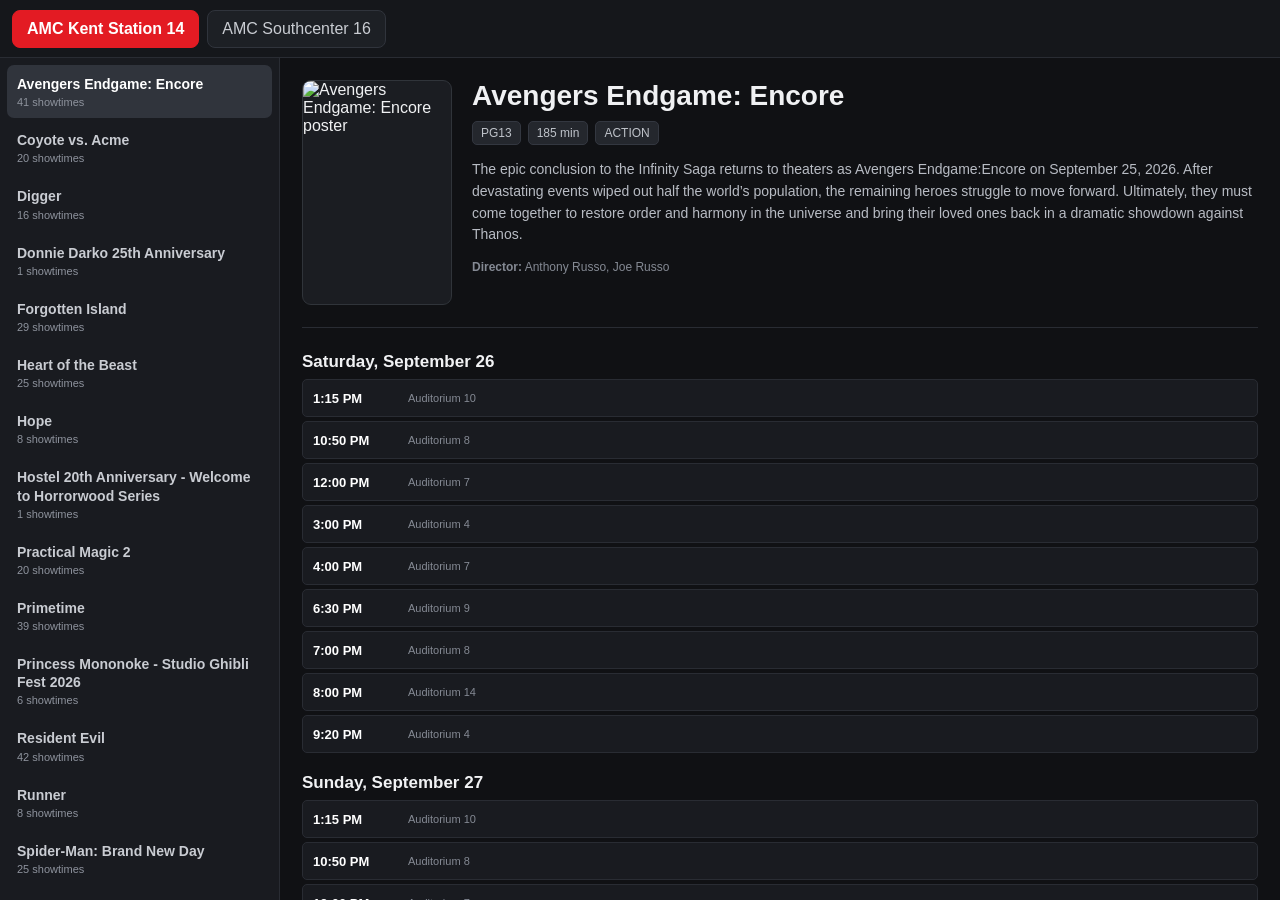
==== commit 8e8026ff: "Update amc.html" ====
--- a/amc.html
+++ b/amc.html
@@ -165,49 +165,6 @@
     overflow: hidden;
 }
 
-
-.sidebar-header {
-
-    padding: 14px;
-
-    border-bottom:
-        1px solid #292c33;
-}
-
-
-.sidebar-title {
-
-    font-size: 16px;
-
-    font-weight: 700;
-
-    margin-bottom: 9px;
-}
-
-
-.search {
-
-    width: 100%;
-
-    padding: 9px 10px;
-
-    border-radius: 7px;
-
-    border:
-        1px solid #343840;
-
-    background: #111318;
-
-    color: white;
-
-    outline: none;
-}
-
-
-.search:focus {
-
-    border-color: #e31b23;
-}
 
 
 /* ============================================================
@@ -465,7 +422,7 @@
 
 .day {
 
-    margin-bottom: 24px;
+    margin-bottom: 20px;
 }
 
 
@@ -477,13 +434,13 @@
 
     gap: 9px;
 
-    margin-bottom: 9px;
+    margin-bottom: 7px;
 }
 
 
 .day-title {
 
-    font-size: 18px;
+    font-size: 17px;
 
     font-weight: 700;
 
@@ -497,141 +454,142 @@
 
     color: white;
 
+    border-radius: 4px;
+
+    padding: 2px 6px;
+
+    font-size: 9px;
+
+    font-weight: 800;
+
+    letter-spacing: .4px;
+}
+
+
+/* ============================================================
+   COMPACT SHOWTIMES
+   ============================================================ */
+
+.showtime-list {
+
+    display: flex;
+
+    flex-direction: column;
+
+    gap: 4px;
+}
+
+
+.showtime {
+
+    width: 100%;
+
+    height: 38px;
+
+    min-height: 38px;
+
+    display: grid;
+
+    grid-template-columns:
+        85px
+        1fr
+        auto;
+
+    align-items: center;
+
+    gap: 10px;
+
+    padding: 5px 10px;
+
+    border:
+        1px solid #292c33;
+
     border-radius: 5px;
 
-    padding: 3px 7px;
-
-    font-size: 10px;
-
-    font-weight: 800;
-
-    letter-spacing: .4px;
-}
-
-
-/* ============================================================
-   SHOWTIMES
-   ============================================================ */
-
-.showtime-list {
+    background: #191b20;
+
+    text-decoration: none;
+
+    color: inherit;
+}
+
+
+.showtime:hover {
+
+    background: #22252b;
+
+    border-color: #414650;
+}
+
+
+.showtime-time {
+
+    font-weight: 700;
+
+    font-size: 13px;
+
+    color: white;
+
+    white-space: nowrap;
+}
+
+
+.showtime-info {
+
+    min-width: 0;
 
     display: flex;
 
-    flex-direction: column;
-
-    gap: 6px;
-}
-
-
-.showtime {
-
-    width: 100%;
-
-    min-height: 46px;
-
-    display: grid;
-
-    grid-template-columns:
-        105px
-        minmax(160px, 1fr)
-        auto;
-
     align-items: center;
-
-    gap: 12px;
-
-    padding: 8px 11px;
-
-    border:
-        1px solid #30343c;
-
-    border-radius: 7px;
-
-    background: #191b20;
-
-    text-decoration: none;
-
-    color: inherit;
-}
-
-
-.showtime:hover {
-
-    background: #22252b;
-
-    border-color: #464b55;
-}
-
-
-.showtime-time {
-
-    font-weight: 700;
-
-    font-size: 15px;
-
-    color: white;
+}
+
+
+.auditorium {
+
+    color: #858a94;
+
+    font-size: 11px;
 
     white-space: nowrap;
-}
-
-
-.showtime-info {
-
-    min-width: 0;
+
+    overflow: hidden;
+
+    text-overflow: ellipsis;
+}
+
+
+/*
+    AMC attributes are still fetched by Python,
+    but hidden from the compact dashboard.
+*/
+
+.attribute {
+
+    display: none;
+}
+
+
+.status {
 
     display: flex;
 
-    flex-wrap: wrap;
-
-    gap: 7px;
-
     align-items: center;
-}
-
-
-.auditorium {
-
-    color: #aeb3bc;
-
-    font-size: 12px;
-}
-
-
-.attribute {
-
-    background: #282c33;
-
-    color: #d4d7dc;
-
-    padding: 3px 6px;
-
-    border-radius: 4px;
-
-    font-size: 10px;
+
+    justify-content: flex-end;
+
+    gap: 4px;
 
     white-space: nowrap;
 }
 
 
-.status {
-
-    display: flex;
-
-    gap: 5px;
-
-    justify-content: flex-end;
-
-    flex-wrap: wrap;
-}
-
-
 .status-badge {
 
-    border-radius: 4px;
-
-    padding: 3px 7px;
-
-    font-size: 10px;
+    border-radius: 3px;
+
+    padding: 2px 6px;
+
+    font-size: 9px;
 
     font-weight: 700;
 
@@ -697,6 +655,7 @@
 
     html,
     body {
+
         overflow: auto;
     }
 
@@ -775,16 +734,35 @@
     .showtime {
 
         grid-template-columns:
-            90px
-            minmax(0, 1fr);
+            75px
+            1fr
+            auto;
+
+        gap: 7px;
+
+        height: 36px;
+
+        min-height: 36px;
+
+        padding: 4px 7px;
+    }
+
+
+    .showtime-time {
+
+        font-size: 12px;
+    }
+
+
+    .auditorium {
+
+        font-size: 10px;
     }
 
 
     .status {
 
-        grid-column: 2;
-
-        justify-content: flex-start;
+        justify-content: flex-end;
     }
 
 }
@@ -806,6 +784,21 @@
         height: 195px;
 
         flex-basis: auto;
+    }
+
+
+    .showtime {
+
+        grid-template-columns:
+            70px
+            1fr
+            auto;
+
+        gap: 5px;
+
+        padding-left: 6px;
+
+        padding-right: 6px;
     }
 
 }
@@ -828,29 +821,7 @@
 <div class="page">
 
 
-    <aside class="sidebar">
-
-        <div class="sidebar-header">
-
-            <div
-                class="sidebar-title"
-                id="sidebarTitle"
-            >
-                Movies
-            </div>
-
-
-            <input
-                id="movieSearch"
-                class="search"
-                type="text"
-                placeholder="Search movies..."
-            >
-
-        </div>
-
-
-        <div
+    <aside class="sidebar"><div
             class="movie-list"
             id="movieList"
         ></div>
@@ -871,7 +842,7 @@
 
 
 const DATA =
-    {"606": {"id": "606", "name": "AMC Kent Station 14", "movies": {"Avengers Endgame: Encore": {"movie_id": "82342", "info": {"description": "AMC has been advised that this film contains sequences with flashing lights that may affect photosensitive viewers. The epic conclusion to the Infinity Saga returns to theaters as Avengers Endgame:Encore on September 25, 2026. After devastating events wiped out half the world’s population, the remaining heroes struggle to move forward. Ultimately, they must come together to restore order and harmony in the universe and bring their loved ones back in a dramatic showdown against Thanos.", "genre": "ACTION", "rating": "PG13", "runtime": "185 min", "directors": "Anthony Russo, Joe Russo", "cast": "", "poster": "https://amc-theatres-res.cloudinary.com/v1787675097/amc-cdn/content/general/w2tbkfkv5raj94tswl1z.jpg"}, "showtimes": [{"date": "Saturday, September 26", "date_iso": "2026-09-26", "time": "12:00 PM", "auditorium": "Auditorium 7", "attributes": ["Closed Caption", "Audio Description", "Pay with Disney Rewards Redemption Card", "IMAX at AMC", "IMAX with Laser at AMC", "Reserved Seating"], "purchase_url": "https://www.amctheatres.com/showtimes/all/2026-09-26/kentstation/all/147288749", "sold_out": false, "almost_sold_out": false, "cancelled": false}, {"date": "Saturday, September 26", "date_iso": "2026-09-26", "time": "1:15 PM", "auditorium": "Auditorium 10", "attributes": ["Closed Caption", "Audio Description", "Pay with Disney Rewards Redemption Card", "Laser at AMC", "RealD 3D", "AMC Signature Recliners", "Reserved Seating"], "purchase_url": "https://www.amctheatres.com/showtimes/all/2026-09-26/kentstation/all/146678217", "sold_out": false, "almost_sold_out": false, "cancelled": false}, {"date": "Saturday, September 26", "date_iso": "2026-09-26", "time": "3:00 PM", "auditorium": "Auditorium 4", "attributes": ["Closed Caption", "Audio Description", "Pay with Disney Rewards Redemption Card", "Laser at AMC", "AMC Signature Recliners", "Reserved Seating"], "purchase_url": "https://www.amctheatres.com/showtimes/all/2026-09-26/kentstation/all/146678107", "sold_out": false, "almost_sold_out": false, "cancelled": false}, {"date": "Saturday, September 26", "date_iso": "2026-09-26", "time": "4:00 PM", "auditorium": "Auditorium 7", "attributes": ["Closed Caption", "Audio Description", "Pay with Disney Rewards Redemption Card", "IMAX at AMC", "IMAX with Laser at AMC", "Reserved Seating"], "purchase_url": "https://www.amctheatres.com/showtimes/all/2026-09-26/kentstation/all/146466104", "sold_out": false, "almost_sold_out": false, "cancelled": false}, {"date": "Saturday, September 26", "date_iso": "2026-09-26", "time": "6:30 PM", "auditorium": "Auditorium 9", "attributes": ["Closed Caption", "Audio Description", "Pay with Disney Rewards Redemption Card", "Laser at AMC", "AMC Signature Recliners", "Reserved Seating"], "purchase_url": "https://www.amctheatres.com/showtimes/all/2026-09-26/kentstation/all/146678202", "sold_out": false, "almost_sold_out": false, "cancelled": false}, {"date": "Saturday, September 26", "date_iso": "2026-09-26", "time": "7:00 PM", "auditorium": "Auditorium 8", "attributes": ["Closed Caption", "Audio Description", "Pay with Disney Rewards Redemption Card", "Dolby Cinema at AMC", "Infinity Vision", "AMC Signature Recliners", "Reserved Seating"], "purchase_url": "https://www.amctheatres.com/showtimes/all/2026-09-26/kentstation/all/147006792", "sold_out": false, "almost_sold_out": false, "cancelled": false}, {"date": "Saturday, September 26", "date_iso": "2026-09-26", "time": "8:00 PM", "auditorium": "Auditorium 14", "attributes": ["Closed Caption", "Audio Description", "Pay with Disney Rewards Redemption Card", "Laser at AMC", "AMC Signature Recliners", "Reserved Seating"], "purchase_url": "https://www.amctheatres.com/showtimes/all/2026-09-26/kentstation/all/147288877", "sold_out": false, "almost_sold_out": false, "cancelled": false}, {"date": "Saturday, September 26", "date_iso": "2026-09-26", "time": "9:20 PM", "auditorium": "Auditorium 4", "attributes": ["Closed Caption", "Audio Description", "Pay with Disney Rewards Redemption Card", "Laser at AMC", "AMC Signature Recliners", "Reserved Seating"], "purchase_url": "https://www.amctheatres.com/showtimes/all/2026-09-26/kentstation/all/146678123", "sold_out": false, "almost_sold_out": false, "cancelled": false}, {"date": "Saturday, September 26", "date_iso": "2026-09-26", "time": "10:50 PM", "auditorium": "Auditorium 8", "attributes": ["Closed Caption", "Audio Description", "Pay with Disney Rewards Redemption Card", "Dolby Cinema at AMC", "Infinity Vision", "AMC Signature Recliners", "Reserved Seating"], "purchase_url": "https://www.amctheatres.com/showtimes/all/2026-09-26/kentstation/all/147006793", "sold_out": false, "almost_sold_out": false, "cancelled": false}, {"date": "Sunday, September 27", "date_iso": "2026-09-27", "time": "12:00 PM", "auditorium": "Auditorium 7", "attributes": ["Closed Caption", "Audio Description", "Pay with Disney Rewards Redemption Card", "IMAX at AMC", "IMAX with Laser at AMC", "Reserved Seating"], "purchase_url": "https://www.amctheatres.com/showtimes/all/2026-09-27/kentstation/all/147288748", "sold_out": false, "almost_sold_out": false, "cancelled": false}, {"date": "Sunday, September 27", "date_iso": "2026-09-27", "time": "1:15 PM", "auditorium": "Auditorium 10", "attributes": ["Closed Caption", "Audio Description", "Pay with Disney Rewards Redemption Card", "Laser at AMC", "RealD 3D", "AMC Signature Recliners", "Reserved Seating"], "purchase_url": "https://www.amctheatres.com/showtimes/all/2026-09-27/kentstation/all/146678216", "sold_out": false, "almost_sold_out": false, "cancelled": false}, {"date": "Sunday, September 27", "date_iso": "2026-09-27", "time": "3:00 PM", "auditorium": "Auditorium 4", "attributes": ["Closed Caption", "Audio Description", "Pay with Disney Rewards Redemption Card", "Laser at AMC", "AMC Signature Recliners", "Reserved Seating"], "purchase_url": "https://www.amctheatres.com/showtimes/all/2026-09-27/kentstation/all/146678108", "sold_out": false, "almost_sold_out": false, "cancelled": false}, {"date": "Sunday, September 27", "date_iso": "2026-09-27", "time": "4:00 PM", "auditorium": "Auditorium 7", "attributes": ["Closed Caption", "Audio Description", "Pay with Disney Rewards Redemption Card", "IMAX at AMC", "IMAX with Laser at AMC", "Reserved Seating"], "purchase_url": "https://www.amctheatres.com/showtimes/all/2026-09-27/kentstation/all/146466105", "sold_out": false, "almost_sold_out": false, "cancelled": false}, {"date": "Sunday, September 27", "date_iso": "2026-09-27", "time": "5:30 PM", "auditorium": "Auditorium 14", "attributes": ["Closed Caption", "Audio Description", "Pay with Disney Rewards Redemption Card", "Laser at AMC", "AMC Signature Recliners", "Reserved Seating"], "purchase_url": "https://www.amctheatres.com/showtimes/all/2026-09-27/kentstation/all/147288873", "sold_out": false, "almost_sold_out": false, "cancelled": false}, {"date": "Sunday, September 27", "date_iso": "2026-09-27", "time": "6:30 PM", "auditorium": "Auditorium 9", "attributes": ["Closed Caption", "Audio Description", "Pay with Disney Rewards Redemption Card", "Laser at AMC", "AMC Signature Recliners", "Reserved Seating"], "purchase_url": "https://www.amctheatres.com/showtimes/all/2026-09-27/kentstation/all/146678204", "sold_out": false, "almost_sold_out": false, "cancelled": false}, {"date": "Sunday, September 27", "date_iso": "2026-09-27", "time": "7:00 PM", "auditorium": "Auditorium 8", "attributes": ["Closed Caption", "Audio Description", "Pay with Disney Rewards Redemption Card", "Dolby Cinema at AMC", "Infinity Vision", "AMC Signature Recliners", "Reserved Seating"], "purchase_url": "https://www.amctheatres.com/showtimes/all/2026-09-27/kentstation/all/147006794", "sold_out": false, "almost_sold_out": false, "cancelled": false}, {"date": "Sunday, September 27", "date_iso": "2026-09-27", "time": "9:20 PM", "auditorium": "Auditorium 4", "attributes": ["Closed Caption", "Audio Description", "Pay with Disney Rewards Redemption Card", "Laser at AMC", "AMC Signature Recliners", "Reserved Seating"], "purchase_url": "https://www.amctheatres.com/showtimes/all/2026-09-27/kentstation/all/146678119", "sold_out": false, "almost_sold_out": false, "cancelled": false}, {"date": "Sunday, September 27", "date_iso": "2026-09-27", "time": "10:50 PM", "auditorium": "Auditorium 8", "attributes": ["Closed Caption", "Audio Description", "Pay with Disney Rewards Redemption Card", "Dolby Cinema at AMC", "Infinity Vision", "AMC Signature Recliners", "Reserved Seating"], "purchase_url": "https://www.amctheatres.com/showtimes/all/2026-09-27/kentstation/all/147006784", "sold_out": false, "almost_sold_out": false, "cancelled": false}, {"date": "Monday, September 28", "date_iso": "2026-09-28", "time": "12:00 PM", "auditorium": "Auditorium 7", "attributes": ["Closed Caption", "Audio Description", "Pay with Disney Rewards Redemption Card", "IMAX at AMC", "IMAX with Laser at AMC", "Reserved Seating"], "purchase_url": "https://www.amctheatres.com/showtimes/all/2026-09-28/kentstation/all/147288747", "sold_out": false, "almost_sold_out": false, "cancelled": false}, {"date": "Monday, September 28", "date_iso": "2026-09-28", "time": "1:15 PM", "auditorium": "Auditorium 10", "attributes": ["Closed Caption", "Audio Description", "Pay with Disney Rewards Redemption Card", "Laser at AMC", "RealD 3D", "AMC Signature Recliners", "Reserved Seating"], "purchase_url": "https://www.amctheatres.com/showtimes/all/2026-09-28/kentstation/all/146678215", "sold_out": false, "almost_sold_out": false, "cancelled": false}, {"date": "Monday, September 28", "date_iso": "2026-09-28", "time": "3:00 PM", "auditorium": "Auditorium 4", "attributes": ["Closed Caption", "Audio Description", "Pay with Disney Rewards Redemption Card", "Laser at AMC", "AMC Signature Recliners", "Reserved Seating"], "purchase_url": "https://www.amctheatres.com/showtimes/all/2026-09-28/kentstation/all/146678109", "sold_out": false, "almost_sold_out": false, "cancelled": false}, {"date": "Monday, September 28", "date_iso": "2026-09-28", "time": "4:00 PM", "auditorium": "Auditorium 7", "attributes": ["Closed Caption", "Audio Description", "Pay with Disney Rewards Redemption Card", "IMAX at AMC", "IMAX with Laser at AMC", "Reserved Seating"], "purchase_url": "https://www.amctheatres.com/showtimes/all/2026-09-28/kentstation/all/146466106", "sold_out": false, "almost_sold_out": false, "cancelled": false}, {"date": "Monday, September 28", "date_iso": "2026-09-28", "time": "5:30 PM", "auditorium": "Auditorium 14", "attributes": ["Closed Caption", "Audio Description", "Pay with Disney Rewards Redemption Card", "Laser at AMC", "AMC Signature Recliners", "Reserved Seating"], "purchase_url": "https://www.amctheatres.com/showtimes/all/2026-09-28/kentstation/all/147288869", "sold_out": false, "almost_sold_out": false, "cancelled": false}, {"date": "Monday, September 28", "date_iso": "2026-09-28", "time": "6:30 PM", "auditorium": "Auditorium 8", "attributes": ["Closed Caption", "Audio Description", "Pay with Disney Rewards Redemption Card", "Dolby Cinema at AMC", "Infinity Vision", "AMC Signature Recliners", "Reserved Seating"], "purchase_url": "https://www.amctheatres.com/showtimes/all/2026-09-28/kentstation/all/146678200", "sold_out": false, "almost_sold_out": false, "cancelled": false}, {"date": "Monday, September 28", "date_iso": "2026-09-28", "time": "9:20 PM", "auditorium": "Auditorium 4", "attributes": ["Closed Caption", "Audio Description", "Pay with Disney Rewards Redemption Card", "Laser at AMC", "AMC Signature Recliners", "Reserved Seating"], "purchase_url": "https://www.amctheatres.com/showtimes/all/2026-09-28/kentstation/all/146678121", "sold_out": false, "almost_sold_out": false, "cancelled": false}, {"date": "Monday, September 28", "date_iso": "2026-09-28", "time": "10:20 PM", "auditorium": "Auditorium 8", "attributes": ["Closed Caption", "Audio Description", "Pay with Disney Rewards Redemption Card", "Dolby Cinema at AMC", "Infinity Vision", "AMC Signature Recliners", "Reserved Seating"], "purchase_url": "https://www.amctheatres.com/showtimes/all/2026-09-28/kentstation/all/147006787", "sold_out": false, "almost_sold_out": false, "cancelled": false}, {"date": "Tuesday, September 29", "date_iso": "2026-09-29", "time": "12:00 PM", "auditorium": "Auditorium 7", "attributes": ["Closed Caption", "Audio Description", "Pay with Disney Rewards Redemption Card", "IMAX at AMC", "IMAX with Laser at AMC", "Reserved Seating"], "purchase_url": "https://www.amctheatres.com/showtimes/all/2026-09-29/kentstation/all/147288746", "sold_out": false, "almost_sold_out": false, "cancelled": false}, {"date": "Tuesday, September 29", "date_iso": "2026-09-29", "time": "1:15 PM", "auditorium": "Auditorium 10", "attributes": ["Closed Caption", "Audio Description", "Pay with Disney Rewards Redemption Card", "Laser at AMC", "RealD 3D", "AMC Signature Recliners", "Reserved Seating"], "purchase_url": "https://www.amctheatres.com/showtimes/all/2026-09-29/kentstation/all/146678214", "sold_out": false, "almost_sold_out": false, "cancelled": false}, {"date": "Tuesday, September 29", "date_iso": "2026-09-29", "time": "3:00 PM", "auditorium": "Auditorium 4", "attributes": ["Closed Caption", "Audio Description", "Pay with Disney Rewards Redemption Card", "Laser at AMC", "AMC Signature Recliners", "Reserved Seating"], "purchase_url": "https://www.amctheatres.com/showtimes/all/2026-09-29/kentstation/all/146678110", "sold_out": false, "almost_sold_out": false, "cancelled": false}, {"date": "Tuesday, September 29", "date_iso": "2026-09-29", "time": "4:00 PM", "auditorium": "Auditorium 7", "attributes": ["Closed Caption", "Audio Description", "Pay with Disney Rewards Redemption Card", "IMAX at AMC", "IMAX with Laser at AMC", "Reserved Seating"], "purchase_url": "https://www.amctheatres.com/showtimes/all/2026-09-29/kentstation/all/146466107", "sold_out": false, "almost_sold_out": false, "cancelled": false}, {"date": "Tuesday, September 29", "date_iso": "2026-09-29", "time": "5:30 PM", "auditorium": "Auditorium 14", "attributes": ["Closed Caption", "Audio Description", "Pay with Disney Rewards Redemption Card", "Laser at AMC", "AMC Signature Recliners", "Reserved Seating"], "purchase_url": "https://www.amctheatres.com/showtimes/all/2026-09-29/kentstation/all/147288866", "sold_out": false, "almost_sold_out": false, "cancelled": false}, {"date": "Tuesday, September 29", "date_iso": "2026-09-29", "time": "6:30 PM", "auditorium": "Auditorium 8", "attributes": ["Closed Caption", "Audio Description", "Pay with Disney Rewards Redemption Card", "Dolby Cinema at AMC", "Infinity Vision", "AMC Signature Recliners", "Reserved Seating"], "purchase_url": "https://www.amctheatres.com/showtimes/all/2026-09-29/kentstation/all/146678196", "sold_out": false, "almost_sold_out": false, "cancelled": false}, {"date": "Tuesday, September 29", "date_iso": "2026-09-29", "time": "9:20 PM", "auditorium": "Auditorium 4", "attributes": ["Closed Caption", "Audio Description", "Pay with Disney Rewards Redemption Card", "Laser at AMC", "AMC Signature Recliners", "Reserved Seating"], "purchase_url": "https://www.amctheatres.com/showtimes/all/2026-09-29/kentstation/all/146678117", "sold_out": false, "almost_sold_out": false, "cancelled": false}, {"date": "Tuesday, September 29", "date_iso": "2026-09-29", "time": "10:20 PM", "auditorium": "Auditorium 8", "attributes": ["Closed Caption", "Audio Description", "Pay with Disney Rewards Redemption Card", "Dolby Cinema at AMC", "Infinity Vision", "AMC Signature Recliners", "Reserved Seating"], "purchase_url": "https://www.amctheatres.com/showtimes/all/2026-09-29/kentstation/all/147006783", "sold_out": false, "almost_sold_out": false, "cancelled": false}, {"date": "Wednesday, September 30", "date_iso": "2026-09-30", "time": "12:00 PM", "auditorium": "Auditorium 7", "attributes": ["Closed Caption", "Audio Description", "Pay with Disney Rewards Redemption Card", "IMAX at AMC", "IMAX with Laser at AMC", "Reserved Seating"], "purchase_url": "https://www.amctheatres.com/showtimes/all/2026-09-30/kentstation/all/147288745", "sold_out": false, "almost_sold_out": false, "cancelled": false}, {"date": "Wednesday, September 30", "date_iso": "2026-09-30", "time": "1:15 PM", "auditorium": "Auditorium 10", "attributes": ["Closed Caption", "Audio Description", "Pay with Disney Rewards Redemption Card", "Laser at AMC", "RealD 3D", "AMC Signature Recliners", "Reserved Seating"], "purchase_url": "https://www.amctheatres.com/showtimes/all/2026-09-30/kentstation/all/146678212", "sold_out": false, "almost_sold_out": false, "cancelled": false}, {"date": "Wednesday, September 30", "date_iso": "2026-09-30", "time": "3:00 PM", "auditorium": "Auditorium 4", "attributes": ["Closed Caption", "Audio Description", "Pay with Disney Rewards Redemption Card", "Laser at AMC", "AMC Signature Recliners", "Reserved Seating"], "purchase_url": "https://www.amctheatres.com/showtimes/all/2026-09-30/kentstation/all/146678111", "sold_out": false, "almost_sold_out": false, "cancelled": false}, {"date": "Wednesday, September 30", "date_iso": "2026-09-30", "time": "4:00 PM", "auditorium": "Auditorium 7", "attributes": ["Closed Caption", "Audio Description", "Pay with Disney Rewards Redemption Card", "IMAX at AMC", "IMAX with Laser at AMC", "Reserved Seating"], "purchase_url": "https://www.amctheatres.com/showtimes/all/2026-09-30/kentstation/all/147007057", "sold_out": false, "almost_sold_out": false, "cancelled": false}, {"date": "Wednesday, September 30", "date_iso": "2026-09-30", "time": "5:30 PM", "auditorium": "Auditorium 14", "attributes": ["Pay with Disney Rewards Redemption Card", "Laser at AMC", "Open Caption (On-screen Subtitles)", "AMC Signature Recliners", "Reserved Seating"], "purchase_url": "https://www.amctheatres.com/showtimes/all/2026-09-30/kentstation/all/147288863", "sold_out": false, "almost_sold_out": false, "cancelled": false}, {"date": "Wednesday, September 30", "date_iso": "2026-09-30", "time": "8:10 PM", "auditorium": "Auditorium 11", "attributes": ["Closed Caption", "Audio Description", "Pay with Disney Rewards Redemption Card", "Laser at AMC", "AMC Signature Recliners", "Reserved Seating"], "purchase_url": "https://www.amctheatres.com/showtimes/all/2026-09-30/kentstation/all/147288786", "sold_out": false, "almost_sold_out": false, "cancelled": false}, {"date": "Wednesday, September 30", "date_iso": "2026-09-30", "time": "9:40 PM", "auditorium": "Auditorium 8", "attributes": ["Closed Caption", "Audio Description", "Pay with Disney Rewards Redemption Card", "Dolby Cinema at AMC", "Infinity Vision", "AMC Signature Recliners", "Reserved Seating"], "purchase_url": "https://www.amctheatres.com/showtimes/all/2026-09-30/kentstation/all/147007060", "sold_out": false, "almost_sold_out": false, "cancelled": false}]}, "Coyote vs. Acme": {"movie_id": "65798", "info": {"description": "After enduring years of catastrophic product failures at the hands of ACME, Inc., a tenacious, unemployed coyote uncovers a corporate cover-up and spearheads an unhinged battle against the multinational conglomerate that's been blowing him up in the name of profit. Also, there's a roadrunner. And dynamite.", "genre": "COMEDY", "rating": "PG", "runtime": "103 min", "directors": "DAVE GREEN", "cast": "", "poster": "https://amc-theatres-res.cloudinary.com/v1776890696/amc-cdn/content/general/drmtwg7l2qonvi011lri.jpg"}, "showtimes": [{"date": "Saturday, September 26", "date_iso": "2026-09-26", "time": "11:45 AM", "auditorium": "Auditorium 14", "attributes": ["Closed Caption", "Audio Description", "Laser at AMC", "AMC Signature Recliners", "Reserved Seating"], "purchase_url": "https://www.amctheatres.com/showtimes/all/2026-09-26/kentstation/all/147288879", "sold_out": false, "almost_sold_out": false, "cancelled": false}, {"date": "Saturday, September 26", "date_iso": "2026-09-26", "time": "5:00 PM", "auditorium": "Auditorium 1", "attributes": ["Closed Caption", "Audio Description", "Laser at AMC", "AMC Signature Recliners", "Reserved Seating"], "purchase_url": "https://www.amctheatres.com/showtimes/all/2026-09-26/kentstation/all/147288649", "sold_out": false, "almost_sold_out": false, "cancelled": false}, {"date": "Saturday, September 26", "date_iso": "2026-09-26", "time": "7:30 PM", "auditorium": "Auditorium 1", "attributes": ["Closed Caption", "Audio Description", "Laser at AMC", "AMC Signature Recliners", "Reserved Seating"], "purchase_url": "https://www.amctheatres.com/showtimes/all/2026-09-26/kentstation/all/147288650", "sold_out": false, "almost_sold_out": false, "cancelled": false}, {"date": "Saturday, September 26", "date_iso": "2026-09-26", "time": "10:45 PM", "auditorium": "Auditorium 10", "attributes": ["Closed Caption", "Audio Description", "Laser at AMC", "AMC Signature Recliners", "Reserved Seating"], "purchase_url": "https://www.amctheatres.com/showtimes/all/2026-09-26/kentstation/all/147288781", "sold_out": false, "almost_sold_out": false, "cancelled": false}, {"date": "Sunday, September 27", "date_iso": "2026-09-27", "time": "12:40 PM", "auditorium": "Auditorium 14", "attributes": ["Closed Caption", "Audio Description", "Laser at AMC", "AMC Signature Recliners", "Reserved Seating"], "purchase_url": "https://www.amctheatres.com/showtimes/all/2026-09-27/kentstation/all/147288875", "sold_out": false, "almost_sold_out": false, "cancelled": false}, {"date": "Sunday, September 27", "date_iso": "2026-09-27", "time": "5:00 PM", "auditorium": "Auditorium 1", "attributes": ["Closed Caption", "Audio Description", "Laser at AMC", "AMC Signature Recliners", "Reserved Seating"], "purchase_url": "https://www.amctheatres.com/showtimes/all/2026-09-27/kentstation/all/147288643", "sold_out": false, "almost_sold_out": false, "cancelled": false}, {"date": "Sunday, September 27", "date_iso": "2026-09-27", "time": "7:30 PM", "auditorium": "Auditorium 1", "attributes": ["Closed Caption", "Audio Description", "Laser at AMC", "AMC Signature Recliners", "Reserved Seating"], "purchase_url": "https://www.amctheatres.com/showtimes/all/2026-09-27/kentstation/all/147288644", "sold_out": false, "almost_sold_out": false, "cancelled": false}, {"date": "Sunday, September 27", "date_iso": "2026-09-27", "time": "10:45 PM", "auditorium": "Auditorium 10", "attributes": ["Closed Caption", "Audio Description", "Laser at AMC", "AMC Signature Recliners", "Reserved Seating"], "purchase_url": "https://www.amctheatres.com/showtimes/all/2026-09-27/kentstation/all/147288779", "sold_out": false, "almost_sold_out": false, "cancelled": false}, {"date": "Monday, September 28", "date_iso": "2026-09-28", "time": "12:40 PM", "auditorium": "Auditorium 14", "attributes": ["Closed Caption", "Audio Description", "Laser at AMC", "AMC Signature Recliners", "Reserved Seating"], "purchase_url": "https://www.amctheatres.com/showtimes/all/2026-09-28/kentstation/all/147288871", "sold_out": false, "almost_sold_out": false, "cancelled": false}, {"date": "Monday, September 28", "date_iso": "2026-09-28", "time": "5:00 PM", "auditorium": "Auditorium 1", "attributes": ["Closed Caption", "Audio Description", "Laser at AMC", "AMC Signature Recliners", "Reserved Seating"], "purchase_url": "https://www.amctheatres.com/showtimes/all/2026-09-28/kentstation/all/147288639", "sold_out": false, "almost_sold_out": false, "cancelled": false}, {"date": "Monday, September 28", "date_iso": "2026-09-28", "time": "7:30 PM", "auditorium": "Auditorium 1", "attributes": ["Closed Caption", "Audio Description", "Laser at AMC", "AMC Signature Recliners", "Reserved Seating"], "purchase_url": "https://www.amctheatres.com/showtimes/all/2026-09-28/kentstation/all/147288638", "sold_out": false, "almost_sold_out": false, "cancelled": false}, {"date": "Monday, September 28", "date_iso": "2026-09-28", "time": "10:10 PM", "auditorium": "Auditorium 3", "attributes": ["Closed Caption", "Audio Description", "Laser at AMC", "AMC Signature Recliners", "Reserved Seating"], "purchase_url": "https://www.amctheatres.com/showtimes/all/2026-09-28/kentstation/all/147288717", "sold_out": false, "almost_sold_out": false, "cancelled": false}, {"date": "Tuesday, September 29", "date_iso": "2026-09-29", "time": "12:40 PM", "auditorium": "Auditorium 14", "attributes": ["Closed Caption", "Audio Description", "Laser at AMC", "AMC Signature Recliners", "Reserved Seating"], "purchase_url": "https://www.amctheatres.com/showtimes/all/2026-09-29/kentstation/all/147288868", "sold_out": false, "almost_sold_out": false, "cancelled": false}, {"date": "Tuesday, September 29", "date_iso": "2026-09-29", "time": "5:00 PM", "auditorium": "Auditorium 1", "attributes": ["Closed Caption", "Audio Description", "Laser at AMC", "AMC Signature Recliners", "Reserved Seating"], "purchase_url": "https://www.amctheatres.com/showtimes/all/2026-09-29/kentstation/all/147288634", "sold_out": false, "almost_sold_out": false, "cancelled": false}, {"date": "Tuesday, September 29", "date_iso": "2026-09-29", "time": "7:30 PM", "auditorium": "Auditorium 1", "attributes": ["Closed Caption", "Audio Description", "Laser at AMC", "AMC Signature Recliners", "Reserved Seating"], "purchase_url": "https://www.amctheatres.com/showtimes/all/2026-09-29/kentstation/all/147288633", "sold_out": false, "almost_sold_out": false, "cancelled": false}, {"date": "Tuesday, September 29", "date_iso": "2026-09-29", "time": "10:10 PM", "auditorium": "Auditorium 3", "attributes": ["Closed Caption", "Audio Description", "Laser at AMC", "AMC Signature Recliners", "Reserved Seating"], "purchase_url": "https://www.amctheatres.com/showtimes/all/2026-09-29/kentstation/all/147288713", "sold_out": false, "almost_sold_out": false, "cancelled": false}, {"date": "Wednesday, September 30", "date_iso": "2026-09-30", "time": "12:40 PM", "auditorium": "Auditorium 14", "attributes": ["Closed Caption", "Audio Description", "Laser at AMC", "AMC Signature Recliners", "Reserved Seating"], "purchase_url": "https://www.amctheatres.com/showtimes/all/2026-09-30/kentstation/all/147288865", "sold_out": false, "almost_sold_out": false, "cancelled": false}, {"date": "Wednesday, September 30", "date_iso": "2026-09-30", "time": "5:00 PM", "auditorium": "Auditorium 1", "attributes": ["Laser at AMC", "Open Caption (On-screen Subtitles)", "AMC Signature Recliners", "Reserved Seating"], "purchase_url": "https://www.amctheatres.com/showtimes/all/2026-09-30/kentstation/all/147288628", "sold_out": false, "almost_sold_out": false, "cancelled": false}, {"date": "Wednesday, September 30", "date_iso": "2026-09-30", "time": "7:30 PM", "auditorium": "Auditorium 1", "attributes": ["Closed Caption", "Audio Description", "Laser at AMC", "AMC Signature Recliners", "Reserved Seating"], "purchase_url": "https://www.amctheatres.com/showtimes/all/2026-09-30/kentstation/all/147288629", "sold_out": false, "almost_sold_out": false, "cancelled": false}, {"date": "Wednesday, September 30", "date_iso": "2026-09-30", "time": "10:10 PM", "auditorium": "Auditorium 3", "attributes": ["Closed Caption", "Audio Description", "Laser at AMC", "AMC Signature Recliners", "Reserved Seating"], "purchase_url": "https://www.amctheatres.com/showtimes/all/2026-09-30/kentstation/all/147288709", "sold_out": false, "almost_sold_out": false, "cancelled": false}]}, "Digger": {"movie_id": "79125", "info": {"description": "The most powerful man in the world embarks on a frantic mission to prove he is humanity's savior before the disaster he's unleashed destroys everything.", "genre": "COMEDY", "rating": "R", "runtime": "129 min", "directors": "ALEJANDRO GONZALEZ I?ARRITU", "cast": "", "poster": "https://amc-theatres-res.cloudinary.com/v1790097608/amc-cdn/content/general/sp3stef0b2fq6allbjrb.jpg"}, "showtimes": [{"date": "Thursday, October 1", "date_iso": "2026-10-01", "time": "2:00 PM", "auditorium": "Auditorium 7", "attributes": ["AMC Artisan Films", "Closed Caption", "Audio Description", "IMAX at AMC", "IMAX with Laser at AMC", "Reserved Seating"], "purchase_url": "https://www.amctheatres.com/showtimes/all/2026-10-01/kentstation/all/147095097", "sold_out": false, "almost_sold_out": false, "cancelled": false}, {"date": "Thursday, October 1", "date_iso": "2026-10-01", "time": "3:00 PM", "auditorium": "Auditorium 4", "attributes": ["AMC Artisan Films", "Closed Caption", "Audio Description", "Laser at AMC", "AMC Signature Recliners", "Reserved Seating"], "purchase_url": "https://www.amctheatres.com/showtimes/all/2026-10-01/kentstation/all/147094949", "sold_out": false, "almost_sold_out": false, "cancelled": false}, {"date": "Thursday, October 1", "date_iso": "2026-10-01", "time": "4:00 PM", "auditorium": "Auditorium 8", "attributes": ["AMC Artisan Films", "Closed Caption", "Audio Description", "Dolby Cinema at AMC", "AMC Signature Recliners", "Reserved Seating"], "purchase_url": "https://www.amctheatres.com/showtimes/all/2026-10-01/kentstation/all/147095113", "sold_out": false, "almost_sold_out": false, "cancelled": false}, {"date": "Thursday, October 1", "date_iso": "2026-10-01", "time": "5:00 PM", "auditorium": "Auditorium 7", "attributes": ["AMC Artisan Films", "Closed Caption", "Audio Description", "IMAX at AMC", "IMAX with Laser at AMC", "Reserved Seating"], "purchase_url": "https://www.amctheatres.com/showtimes/all/2026-10-01/kentstation/all/147095098", "sold_out": false, "almost_sold_out": false, "cancelled": false}, {"date": "Thursday, October 1", "date_iso": "2026-10-01", "time": "6:30 PM", "auditorium": "Auditorium 10", "attributes": ["AMC Artisan Films", "Closed Caption", "Audio Description", "Laser at AMC", "AMC Signature Recliners", "Reserved Seating"], "purchase_url": "https://www.amctheatres.com/showtimes/all/2026-10-01/kentstation/all/147095153", "sold_out": false, "almost_sold_out": false, "cancelled": false}, {"date": "Thursday, October 1", "date_iso": "2026-10-01", "time": "8:00 PM", "auditorium": "Auditorium 7", "attributes": ["AMC Artisan Films", "Closed Caption", "Audio Description", "IMAX at AMC", "IMAX with Laser at AMC", "Reserved Seating"], "purchase_url": "https://www.amctheatres.com/showtimes/all/2026-10-01/kentstation/all/147095099", "sold_out": false, "almost_sold_out": false, "cancelled": false}, {"date": "Thursday, October 1", "date_iso": "2026-10-01", "time": "9:30 PM", "auditorium": "Auditorium 10", "attributes": ["AMC Artisan Films", "Closed Caption", "Audio Description", "Laser at AMC", "AMC Signature Recliners", "Reserved Seating"], "purchase_url": "https://www.amctheatres.com/showtimes/all/2026-10-01/kentstation/all/147095154", "sold_out": false, "almost_sold_out": false, "cancelled": false}, {"date": "Friday, October 2", "date_iso": "2026-10-02", "time": "12:00 PM", "auditorium": "Auditorium 7", "attributes": ["AMC Artisan Films", "Closed Caption", "Audio Description", "IMAX at AMC", "IMAX with Laser at AMC", "Reserved Seating"], "purchase_url": "https://www.amctheatres.com/showtimes/all/2026-10-02/kentstation/all/147095094", "sold_out": false, "almost_sold_out": false, "cancelled": false}, {"date": "Friday, October 2", "date_iso": "2026-10-02", "time": "2:00 PM", "auditorium": "Auditorium 5", "attributes": ["AMC Artisan Films", "Closed Caption", "Audio Description", "Laser at AMC", "AMC Signature Recliners", "Reserved Seating"], "purchase_url": "https://www.amctheatres.com/showtimes/all/2026-10-02/kentstation/all/147094980", "sold_out": false, "almost_sold_out": false, "cancelled": false}, {"date": "Friday, October 2", "date_iso": "2026-10-02", "time": "3:00 PM", "auditorium": "Auditorium 7", "attributes": ["AMC Artisan Films", "Closed Caption", "Audio Description", "IMAX at AMC", "IMAX with Laser at AMC", "Reserved Seating"], "purchase_url": "https://www.amctheatres.com/showtimes/all/2026-10-02/kentstation/all/147095095", "sold_out": false, "almost_sold_out": false, "cancelled": false}, {"date": "Friday, October 2", "date_iso": "2026-10-02", "time": "4:00 PM", "auditorium": "Auditorium 8", "attributes": ["AMC Artisan Films", "Closed Caption", "Audio Description", "Dolby Cinema at AMC", "AMC Signature Recliners", "Reserved Seating"], "purchase_url": "https://www.amctheatres.com/showtimes/all/2026-10-02/kentstation/all/147095112", "sold_out": false, "almost_sold_out": false, "cancelled": false}, {"date": "Friday, October 2", "date_iso": "2026-10-02", "time": "5:00 PM", "auditorium": "Auditorium 5", "attributes": ["AMC Artisan Films", "Closed Caption", "Audio Description", "Laser at AMC", "AMC Signature Recliners", "Reserved Seating"], "purchase_url": "https://www.amctheatres.com/showtimes/all/2026-10-02/kentstation/all/147094981", "sold_out": false, "almost_sold_out": false, "cancelled": false}, {"date": "Friday, October 2", "date_iso": "2026-10-02", "time": "6:00 PM", "auditorium": "Auditorium 7", "attributes": ["AMC Artisan Films", "Closed Caption", "Audio Description", "IMAX at AMC", "IMAX with Laser at AMC", "Reserved Seating"], "purchase_url": "https://www.amctheatres.com/showtimes/all/2026-10-02/kentstation/all/147095096", "sold_out": false, "almost_sold_out": false, "cancelled": false}, {"date": "Friday, October 2", "date_iso": "2026-10-02", "time": "7:30 PM", "auditorium": "Auditorium 10", "attributes": ["AMC Artisan Films", "Closed Caption", "Audio Description", "Laser at AMC", "AMC Signature Recliners", "Reserved Seating"], "purchase_url": "https://www.amctheatres.com/showtimes/all/2026-10-02/kentstation/all/147095152", "sold_out": false, "almost_sold_out": false, "cancelled": false}, {"date": "Friday, October 2", "date_iso": "2026-10-02", "time": "9:00 PM", "auditorium": "Auditorium 7", "attributes": ["AMC Artisan Films", "Closed Caption", "Audio Description", "IMAX at AMC", "IMAX with Laser at AMC", "Reserved Seating"], "purchase_url": "https://www.amctheatres.com/showtimes/all/2026-10-02/kentstation/all/147095092", "sold_out": false, "almost_sold_out": false, "cancelled": false}, {"date": "Friday, October 2", "date_iso": "2026-10-02", "time": "9:30 PM", "auditorium": "Auditorium 4", "attributes": ["AMC Artisan Films", "Closed Caption", "Audio Description", "Laser at AMC", "AMC Signature Recliners", "Reserved Seating"], "purchase_url": "https://www.amctheatres.com/showtimes/all/2026-10-02/kentstation/all/147094947", "sold_out": false, "almost_sold_out": false, "cancelled": false}]}, "Donnie Darko 25th Anniversary": {"movie_id": "84684", "info": {"description": "Celebrate 25 years of Richard Kelly's mind-bending masterpiece in a stunning 4K presentation. Donnie Darko doesn't get along with his family, teachers, or classmates, but he finds a kindred spirit in Gretchen and guidance from a compassionate psychiatrist who believes hypnosis may unlock hidden truths. Meanwhile, Donnie is haunted by Frank, a mysterious giant bunny only he can see. When a jet engine crashes into his bedroom and narrowly misses him, Donnie is drawn into a series of increasingly strange events that seem governed by forces beyond explanation.\n\nThis special anniversary release also includes an exclusive introduction with writer & director Richard Kelly exploring the film's enduring legacy, how it captivated audiences for 25 years, and why it remains one of the defining cult classics of the new millennium.", "genre": "DRAMA", "rating": "R", "runtime": "120 min", "directors": "Richard Kelly", "cast": "", "poster": "https://amc-theatres-res.cloudinary.com/v1789751450/amc-cdn/content/general/wezcsq5qnokykgd3nlev.png"}, "showtimes": [{"date": "Friday, October 2", "date_iso": "2026-10-02", "time": "7:00 PM", "auditorium": "Auditorium 4", "attributes": ["Alternative Content", "Closed Caption", "Event", "Laser at AMC", "Excluded from A-List", "No Passes", "No Trailers", "NoTrailers", "AMC Signature Recliners", "Reserved Seating"], "purchase_url": "https://www.amctheatres.com/showtimes/all/2026-10-02/kentstation/all/145894129", "sold_out": false, "almost_sold_out": false, "cancelled": false}]}, "Forgotten Island": {"movie_id": "71470", "info": {"description": "AMC has been advised that this film contains sequences with flashing lights that may affect photosensitive viewers.\nYour best friendship is worth fighting for.", "genre": "ANIMATION", "rating": "PG", "runtime": "109 min", "directors": "JANUEL MERCADO, JOEL CRAWFORD", "cast": "", "poster": "https://amc-theatres-res.cloudinary.com/v1782224198/amc-cdn/content/general/yogoy3nb7hwcrzsjzapd.jpg"}, "showtimes": [{"date": "Saturday, September 26", "date_iso": "2026-09-26", "time": "11:15 AM", "auditorium": "Auditorium 8", "attributes": ["Closed Caption", "Audio Description", "Dolby Cinema at AMC", "AMC Signature Recliners", "Reserved Seating"], "purchase_url": "https://www.amctheatres.com/showtimes/all/2026-09-26/kentstation/all/147006791", "sold_out": false, "almost_sold_out": false, "cancelled": false}, {"date": "Saturday, September 26", "date_iso": "2026-09-26", "time": "12:45 PM", "auditorium": "Auditorium 5", "attributes": ["Closed Caption", "Audio Description", "Laser at AMC", "AMC Signature Recliners", "Reserved Seating"], "purchase_url": "https://www.amctheatres.com/showtimes/all/2026-09-26/kentstation/all/146678141", "sold_out": false, "almost_sold_out": false, "cancelled": false}, {"date": "Saturday, September 26", "date_iso": "2026-09-26", "time": "1:50 PM", "auditorium": "Auditorium 8", "attributes": ["Closed Caption", "Audio Description", "Dolby Cinema at AMC", "AMC Signature Recliners", "Reserved Seating"], "purchase_url": "https://www.amctheatres.com/showtimes/all/2026-09-26/kentstation/all/147006790", "sold_out": false, "almost_sold_out": false, "cancelled": false}, {"date": "Saturday, September 26", "date_iso": "2026-09-26", "time": "3:20 PM", "auditorium": "Auditorium 5", "attributes": ["Closed Caption", "Audio Description", "Laser at AMC", "AMC Signature Recliners", "Reserved Seating"], "purchase_url": "https://www.amctheatres.com/showtimes/all/2026-09-26/kentstation/all/146678144", "sold_out": false, "almost_sold_out": false, "cancelled": false}, {"date": "Saturday, September 26", "date_iso": "2026-09-26", "time": "6:00 PM", "auditorium": "Auditorium 5", "attributes": ["Closed Caption", "Audio Description", "Laser at AMC", "AMC Signature Recliners", "Reserved Seating"], "purchase_url": "https://www.amctheatres.com/showtimes/all/2026-09-26/kentstation/all/146678142", "sold_out": false, "almost_sold_out": false, "cancelled": false}, {"date": "Saturday, September 26", "date_iso": "2026-09-26", "time": "8:10 PM", "auditorium": "Auditorium 11", "attributes": ["Closed Caption", "Audio Description", "Laser at AMC", "AMC Signature Recliners", "Reserved Seating"], "purchase_url": "https://www.amctheatres.com/showtimes/all/2026-09-26/kentstation/all/147395392", "sold_out": false, "almost_sold_out": false, "cancelled": false}, {"date": "Saturday, September 26", "date_iso": "2026-09-26", "time": "10:10 PM", "auditorium": "Auditorium 3", "attributes": ["Closed Caption", "Audio Description", "Laser at AMC", "AMC Signature Recliners", "Reserved Seating"], "purchase_url": "https://www.amctheatres.com/showtimes/all/2026-09-26/kentstation/all/146678103", "sold_out": false, "almost_sold_out": false, "cancelled": false}, {"date": "Saturday, September 26", "date_iso": "2026-09-26", "time": "11:00 PM", "auditorium": "Auditorium 12", "attributes": ["Closed Caption", "Audio Description", "Laser at AMC", "AMC Signature Recliners", "Reserved Seating"], "purchase_url": "https://www.amctheatres.com/showtimes/all/2026-09-26/kentstation/all/147396339", "sold_out": false, "almost_sold_out": false, "cancelled": false}, {"date": "Sunday, September 27", "date_iso": "2026-09-27", "time": "11:15 AM", "auditorium": "Auditorium 8", "attributes": ["Closed Caption", "Audio Description", "Dolby Cinema at AMC", "AMC Signature Recliners", "Reserved Seating"], "purchase_url": "https://www.amctheatres.com/showtimes/all/2026-09-27/kentstation/all/147006786", "sold_out": false, "almost_sold_out": false, "cancelled": false}, {"date": "Sunday, September 27", "date_iso": "2026-09-27", "time": "12:45 PM", "auditorium": "Auditorium 5", "attributes": ["Closed Caption", "Audio Description", "Laser at AMC", "AMC Signature Recliners", "Reserved Seating"], "purchase_url": "https://www.amctheatres.com/showtimes/all/2026-09-27/kentstation/all/146678136", "sold_out": false, "almost_sold_out": false, "cancelled": false}, {"date": "Sunday, September 27", "date_iso": "2026-09-27", "time": "1:50 PM", "auditorium": "Auditorium 8", "attributes": ["Closed Caption", "Audio Description", "Dolby Cinema at AMC", "AMC Signature Recliners", "Reserved Seating"], "purchase_url": "https://www.amctheatres.com/showtimes/all/2026-09-27/kentstation/all/147006785", "sold_out": false, "almost_sold_out": false, "cancelled": false}, {"date": "Sunday, September 27", "date_iso": "2026-09-27", "time": "3:20 PM", "auditorium": "Auditorium 5", "attributes": ["Closed Caption", "Audio Description", "Laser at AMC", "AMC Signature Recliners", "Reserved Seating"], "purchase_url": "https://www.amctheatres.com/showtimes/all/2026-09-27/kentstation/all/146678140", "sold_out": false, "almost_sold_out": false, "cancelled": false}, {"date": "Sunday, September 27", "date_iso": "2026-09-27", "time": "6:00 PM", "auditorium": "Auditorium 5", "attributes": ["Closed Caption", "Audio Description", "Laser at AMC", "AMC Signature Recliners", "Reserved Seating"], "purchase_url": "https://www.amctheatres.com/showtimes/all/2026-09-27/kentstation/all/146678145", "sold_out": false, "almost_sold_out": false, "cancelled": false}, {"date": "Sunday, September 27", "date_iso": "2026-09-27", "time": "10:10 PM", "auditorium": "Auditorium 3", "attributes": ["Laser at AMC", "Open Caption (On-screen Subtitles)", "AMC Signature Recliners", "Reserved Seating"], "purchase_url": "https://www.amctheatres.com/showtimes/all/2026-09-27/kentstation/all/146678102", "sold_out": false, "almost_sold_out": false, "cancelled": false}, {"date": "Sunday, September 27", "date_iso": "2026-09-27", "time": "11:00 PM", "auditorium": "Auditorium 12", "attributes": ["Closed Caption", "Audio Description", "Laser at AMC", "AMC Signature Recliners", "Reserved Seating"], "purchase_url": "https://www.amctheatres.com/showtimes/all/2026-09-27/kentstation/all/147396340", "sold_out": false, "almost_sold_out": false, "cancelled": false}, {"date": "Monday, September 28", "date_iso": "2026-09-28", "time": "1:20 PM", "auditorium": "Auditorium 8", "attributes": ["Closed Caption", "Audio Description", "Dolby Cinema at AMC", "AMC Signature Recliners", "Reserved Seating"], "purchase_url": "https://www.amctheatres.com/showtimes/all/2026-09-28/kentstation/all/147006788", "sold_out": false, "almost_sold_out": false, "cancelled": false}, {"date": "Monday, September 28", "date_iso": "2026-09-28", "time": "3:20 PM", "auditorium": "Auditorium 5", "attributes": ["Closed Caption", "Audio Description", "Laser at AMC", "AMC Signature Recliners", "Reserved Seating"], "purchase_url": "https://www.amctheatres.com/showtimes/all/2026-09-28/kentstation/all/146678137", "sold_out": false, "almost_sold_out": false, "cancelled": false}, {"date": "Monday, September 28", "date_iso": "2026-09-28", "time": "6:00 PM", "auditorium": "Auditorium 5", "attributes": ["Closed Caption", "Audio Description", "Laser at AMC", "AMC Signature Recliners", "Reserved Seating"], "purchase_url": "https://www.amctheatres.com/showtimes/all/2026-09-28/kentstation/all/146678151", "sold_out": false, "almost_sold_out": false, "cancelled": false}, {"date": "Monday, September 28", "date_iso": "2026-09-28", "time": "7:40 PM", "auditorium": "Auditorium 13", "attributes": ["Closed Caption", "Audio Description", "Laser at AMC", "AMC Signature Recliners", "Reserved Seating"], "purchase_url": "https://www.amctheatres.com/showtimes/all/2026-09-28/kentstation/all/147288841", "sold_out": false, "almost_sold_out": false, "cancelled": false}, {"date": "Monday, September 28", "date_iso": "2026-09-28", "time": "9:45 PM", "auditorium": "Auditorium 2", "attributes": ["Closed Caption", "Audio Description", "Laser at AMC", "AMC Signature Recliners", "Reserved Seating"], "purchase_url": "https://www.amctheatres.com/showtimes/all/2026-09-28/kentstation/all/146678101", "sold_out": false, "almost_sold_out": false, "cancelled": false}, {"date": "Tuesday, September 29", "date_iso": "2026-09-29", "time": "1:20 PM", "auditorium": "Auditorium 8", "attributes": ["Closed Caption", "Audio Description", "Dolby Cinema at AMC", "AMC Signature Recliners", "Reserved Seating"], "purchase_url": "https://www.amctheatres.com/showtimes/all/2026-09-29/kentstation/all/147006781", "sold_out": false, "almost_sold_out": false, "cancelled": false}, {"date": "Tuesday, September 29", "date_iso": "2026-09-29", "time": "3:20 PM", "auditorium": "Auditorium 5", "attributes": ["Closed Caption", "Audio Description", "Laser at AMC", "AMC Signature Recliners", "Reserved Seating"], "purchase_url": "https://www.amctheatres.com/showtimes/all/2026-09-29/kentstation/all/146678135", "sold_out": false, "almost_sold_out": false, "cancelled": false}, {"date": "Tuesday, September 29", "date_iso": "2026-09-29", "time": "6:00 PM", "auditorium": "Auditorium 5", "attributes": ["Closed Caption", "Audio Description", "Laser at AMC", "AMC Signature Recliners", "Reserved Seating"], "purchase_url": "https://www.amctheatres.com/showtimes/all/2026-09-29/kentstation/all/146678133", "sold_out": false, "almost_sold_out": false, "cancelled": false}, {"date": "Tuesday, September 29", "date_iso": "2026-09-29", "time": "7:40 PM", "auditorium": "Auditorium 13", "attributes": ["Closed Caption", "Audio Description", "Laser at AMC", "AMC Signature Recliners", "Reserved Seating"], "purchase_url": "https://www.amctheatres.com/showtimes/all/2026-09-29/kentstation/all/147288838", "sold_out": false, "almost_sold_out": false, "cancelled": false}, {"date": "Tuesday, September 29", "date_iso": "2026-09-29", "time": "9:45 PM", "auditorium": "Auditorium 2", "attributes": ["Closed Caption", "Audio Description", "Laser at AMC", "AMC Signature Recliners", "Reserved Seating"], "purchase_url": "https://www.amctheatres.com/showtimes/all/2026-09-29/kentstation/all/146678100", "sold_out": false, "almost_sold_out": false, "cancelled": false}, {"date": "Wednesday, September 30", "date_iso": "2026-09-30", "time": "1:50 PM", "auditorium": "Auditorium 8", "attributes": ["Closed Caption", "Audio Description", "Dolby Cinema at AMC", "AMC Signature Recliners", "Reserved Seating"], "purchase_url": "https://www.amctheatres.com/showtimes/all/2026-09-30/kentstation/all/147007061", "sold_out": false, "almost_sold_out": false, "cancelled": false}, {"date": "Wednesday, September 30", "date_iso": "2026-09-30", "time": "3:20 PM", "auditorium": "Auditorium 5", "attributes": ["Closed Caption", "Audio Description", "Laser at AMC", "AMC Signature Recliners", "Reserved Seating"], "purchase_url": "https://www.amctheatres.com/showtimes/all/2026-09-30/kentstation/all/146678132", "sold_out": false, "almost_sold_out": false, "cancelled": false}, {"date": "Wednesday, September 30", "date_iso": "2026-09-30", "time": "6:00 PM", "auditorium": "Auditorium 5", "attributes": ["Laser at AMC", "Open Caption (On-screen Subtitles)", "AMC Signature Recliners", "Reserved Seating"], "purchase_url": "https://www.amctheatres.com/showtimes/all/2026-09-30/kentstation/all/146678130", "sold_out": false, "almost_sold_out": false, "cancelled": false}, {"date": "Wednesday, September 30", "date_iso": "2026-09-30", "time": "9:45 PM", "auditorium": "Auditorium 2", "attributes": ["Closed Caption", "Audio Description", "Laser at AMC", "AMC Signature Recliners", "Reserved Seating"], "purchase_url": "https://www.amctheatres.com/showtimes/all/2026-09-30/kentstation/all/146678099", "sold_out": false, "almost_sold_out": false, "cancelled": false}]}, "Heart of the Beast": {"movie_id": "82707", "info": {"description": "After a harrowing plane crash, Special Forces officer James Belmont (Brad Pitt) and his combat dog, Odin, find themselves stranded deep in the Alaskan wilderness. Together, they are forced into a brutal fight for survival against the elements. From acclaimed filmmaker David Ayer, HEART OF THE BEAST is an intense adventure thriller that explores the unbreakable bond between a man and his best friend as they face their greatest battle yet.", "genre": "ACTION", "rating": "PG13", "runtime": "101 min", "directors": "David Ayer", "cast": "", "poster": "https://amc-theatres-res.cloudinary.com/v1782817423/amc-cdn/production/2/movies/82700/82707/Poster/358931R1.jpg"}, "showtimes": [{"date": "Saturday, September 26", "date_iso": "2026-09-26", "time": "12:00 PM", "auditorium": "Auditorium 11", "attributes": ["Closed Caption", "Audio Description", "Laser at AMC", "AMC Signature Recliners", "Reserved Seating"], "purchase_url": "https://www.amctheatres.com/showtimes/all/2026-09-26/kentstation/all/146678220", "sold_out": false, "almost_sold_out": false, "cancelled": false}, {"date": "Saturday, September 26", "date_iso": "2026-09-26", "time": "2:30 PM", "auditorium": "Auditorium 11", "attributes": ["Closed Caption", "Audio Description", "Laser at AMC", "AMC Signature Recliners", "Reserved Seating"], "purchase_url": "https://www.amctheatres.com/showtimes/all/2026-09-26/kentstation/all/146678225", "sold_out": false, "almost_sold_out": false, "cancelled": false}, {"date": "Saturday, September 26", "date_iso": "2026-09-26", "time": "4:30 PM", "auditorium": "Auditorium 8", "attributes": ["Closed Caption", "Audio Description", "Dolby Cinema at AMC", "AMC Signature Recliners", "Reserved Seating"], "purchase_url": "https://www.amctheatres.com/showtimes/all/2026-09-26/kentstation/all/146475858", "sold_out": false, "almost_sold_out": false, "cancelled": false}, {"date": "Saturday, September 26", "date_iso": "2026-09-26", "time": "6:50 PM", "auditorium": "Auditorium 4", "attributes": ["Closed Caption", "Audio Description", "Laser at AMC", "AMC Signature Recliners", "Reserved Seating"], "purchase_url": "https://www.amctheatres.com/showtimes/all/2026-09-26/kentstation/all/146678122", "sold_out": false, "almost_sold_out": false, "cancelled": false}, {"date": "Saturday, September 26", "date_iso": "2026-09-26", "time": "10:20 PM", "auditorium": "Auditorium 9", "attributes": ["Closed Caption", "Audio Description", "Laser at AMC", "AMC Signature Recliners", "Reserved Seating"], "purchase_url": "https://www.amctheatres.com/showtimes/all/2026-09-26/kentstation/all/146678203", "sold_out": false, "almost_sold_out": false, "cancelled": false}, {"date": "Sunday, September 27", "date_iso": "2026-09-27", "time": "12:00 PM", "auditorium": "Auditorium 11", "attributes": ["Closed Caption", "Audio Description", "Laser at AMC", "AMC Signature Recliners", "Reserved Seating"], "purchase_url": "https://www.amctheatres.com/showtimes/all/2026-09-27/kentstation/all/146678219", "sold_out": false, "almost_sold_out": false, "cancelled": false}, {"date": "Sunday, September 27", "date_iso": "2026-09-27", "time": "2:30 PM", "auditorium": "Auditorium 11", "attributes": ["Closed Caption", "Audio Description", "Laser at AMC", "AMC Signature Recliners", "Reserved Seating"], "purchase_url": "https://www.amctheatres.com/showtimes/all/2026-09-27/kentstation/all/146678224", "sold_out": false, "almost_sold_out": false, "cancelled": false}, {"date": "Sunday, September 27", "date_iso": "2026-09-27", "time": "4:30 PM", "auditorium": "Auditorium 8", "attributes": ["Closed Caption", "Audio Description", "Dolby Cinema at AMC", "AMC Signature Recliners", "Reserved Seating"], "purchase_url": "https://www.amctheatres.com/showtimes/all/2026-09-27/kentstation/all/146475856", "sold_out": false, "almost_sold_out": false, "cancelled": false}, {"date": "Sunday, September 27", "date_iso": "2026-09-27", "time": "6:50 PM", "auditorium": "Auditorium 4", "attributes": ["Closed Caption", "Audio Description", "Laser at AMC", "AMC Signature Recliners", "Reserved Seating"], "purchase_url": "https://www.amctheatres.com/showtimes/all/2026-09-27/kentstation/all/146678118", "sold_out": false, "almost_sold_out": false, "cancelled": false}, {"date": "Sunday, September 27", "date_iso": "2026-09-27", "time": "10:20 PM", "auditorium": "Auditorium 9", "attributes": ["Laser at AMC", "Open Caption (On-screen Subtitles)", "AMC Signature Recliners", "Reserved Seating"], "purchase_url": "https://www.amctheatres.com/showtimes/all/2026-09-27/kentstation/all/146678205", "sold_out": false, "almost_sold_out": false, "cancelled": false}, {"date": "Monday, September 28", "date_iso": "2026-09-28", "time": "12:00 PM", "auditorium": "Auditorium 11", "attributes": ["Closed Caption", "Audio Description", "Laser at AMC", "AMC Signature Recliners", "Reserved Seating"], "purchase_url": "https://www.amctheatres.com/showtimes/all/2026-09-28/kentstation/all/147288794", "sold_out": false, "almost_sold_out": false, "cancelled": false}, {"date": "Monday, September 28", "date_iso": "2026-09-28", "time": "2:30 PM", "auditorium": "Auditorium 11", "attributes": ["Closed Caption", "Audio Description", "Laser at AMC", "AMC Signature Recliners", "Reserved Seating"], "purchase_url": "https://www.amctheatres.com/showtimes/all/2026-09-28/kentstation/all/146678223", "sold_out": false, "almost_sold_out": false, "cancelled": false}, {"date": "Monday, September 28", "date_iso": "2026-09-28", "time": "4:00 PM", "auditorium": "Auditorium 8", "attributes": ["Closed Caption", "Audio Description", "Dolby Cinema at AMC", "AMC Signature Recliners", "Reserved Seating"], "purchase_url": "https://www.amctheatres.com/showtimes/all/2026-09-28/kentstation/all/146475855", "sold_out": false, "almost_sold_out": false, "cancelled": false}, {"date": "Monday, September 28", "date_iso": "2026-09-28", "time": "6:50 PM", "auditorium": "Auditorium 4", "attributes": ["Closed Caption", "Audio Description", "Laser at AMC", "AMC Signature Recliners", "Reserved Seating"], "purchase_url": "https://www.amctheatres.com/showtimes/all/2026-09-28/kentstation/all/146678120", "sold_out": false, "almost_sold_out": false, "cancelled": false}, {"date": "Monday, September 28", "date_iso": "2026-09-28", "time": "10:20 PM", "auditorium": "Auditorium 13", "attributes": ["Closed Caption", "Audio Description", "Laser at AMC", "AMC Signature Recliners", "Reserved Seating"], "purchase_url": "https://www.amctheatres.com/showtimes/all/2026-09-28/kentstation/all/146678201", "sold_out": false, "almost_sold_out": false, "cancelled": false}, {"date": "Tuesday, September 29", "date_iso": "2026-09-29", "time": "12:00 PM", "auditorium": "Auditorium 11", "attributes": ["Closed Caption", "Audio Description", "Laser at AMC", "AMC Signature Recliners", "Reserved Seating"], "purchase_url": "https://www.amctheatres.com/showtimes/all/2026-09-29/kentstation/all/147288791", "sold_out": false, "almost_sold_out": false, "cancelled": false}, {"date": "Tuesday, September 29", "date_iso": "2026-09-29", "time": "2:30 PM", "auditorium": "Auditorium 11", "attributes": ["Closed Caption", "Audio Description", "Laser at AMC", "AMC Signature Recliners", "Reserved Seating"], "purchase_url": "https://www.amctheatres.com/showtimes/all/2026-09-29/kentstation/all/146678222", "sold_out": false, "almost_sold_out": false, "cancelled": false}, {"date": "Tuesday, September 29", "date_iso": "2026-09-29", "time": "4:00 PM", "auditorium": "Auditorium 8", "attributes": ["Closed Caption", "Audio Description", "Dolby Cinema at AMC", "AMC Signature Recliners", "Reserved Seating"], "purchase_url": "https://www.amctheatres.com/showtimes/all/2026-09-29/kentstation/all/147006782", "sold_out": false, "almost_sold_out": false, "cancelled": false}, {"date": "Tuesday, September 29", "date_iso": "2026-09-29", "time": "6:50 PM", "auditorium": "Auditorium 4", "attributes": ["Closed Caption", "Audio Description", "Laser at AMC", "AMC Signature Recliners", "Reserved Seating"], "purchase_url": "https://www.amctheatres.com/showtimes/all/2026-09-29/kentstation/all/146678116", "sold_out": false, "almost_sold_out": false, "cancelled": false}, {"date": "Tuesday, September 29", "date_iso": "2026-09-29", "time": "10:20 PM", "auditorium": "Auditorium 13", "attributes": ["Closed Caption", "Audio Description", "Laser at AMC", "AMC Signature Recliners", "Reserved Seating"], "purchase_url": "https://www.amctheatres.com/showtimes/all/2026-09-29/kentstation/all/146678197", "sold_out": false, "almost_sold_out": false, "cancelled": false}, {"date": "Wednesday, September 30", "date_iso": "2026-09-30", "time": "12:00 PM", "auditorium": "Auditorium 11", "attributes": ["Closed Caption", "Audio Description", "Laser at AMC", "AMC Signature Recliners", "Reserved Seating"], "purchase_url": "https://www.amctheatres.com/showtimes/all/2026-09-30/kentstation/all/147288788", "sold_out": false, "almost_sold_out": false, "cancelled": false}, {"date": "Wednesday, September 30", "date_iso": "2026-09-30", "time": "2:30 PM", "auditorium": "Auditorium 11", "attributes": ["Closed Caption", "Audio Description", "Laser at AMC", "AMC Signature Recliners", "Reserved Seating"], "purchase_url": "https://www.amctheatres.com/showtimes/all/2026-09-30/kentstation/all/146678221", "sold_out": false, "almost_sold_out": false, "cancelled": false}, {"date": "Wednesday, September 30", "date_iso": "2026-09-30", "time": "4:30 PM", "auditorium": "Auditorium 8", "attributes": ["Closed Caption", "Audio Description", "Dolby Cinema at AMC", "AMC Signature Recliners", "Reserved Seating"], "purchase_url": "https://www.amctheatres.com/showtimes/all/2026-09-30/kentstation/all/146678097", "sold_out": false, "almost_sold_out": false, "cancelled": false}, {"date": "Wednesday, September 30", "date_iso": "2026-09-30", "time": "6:50 PM", "auditorium": "Auditorium 4", "attributes": ["Closed Caption", "Audio Description", "Laser at AMC", "AMC Signature Recliners", "Reserved Seating"], "purchase_url": "https://www.amctheatres.com/showtimes/all/2026-09-30/kentstation/all/146678114", "sold_out": false, "almost_sold_out": false, "cancelled": false}, {"date": "Wednesday, September 30", "date_iso": "2026-09-30", "time": "9:20 PM", "auditorium": "Auditorium 4", "attributes": ["Laser at AMC", "Open Caption (On-screen Subtitles)", "AMC Signature Recliners", "Reserved Seating"], "purchase_url": "https://www.amctheatres.com/showtimes/all/2026-09-30/kentstation/all/147007056", "sold_out": false, "almost_sold_out": false, "cancelled": false}]}, "Hope": {"movie_id": "84082", "info": {"description": "In the remote South Korea village of Hope Harbor, police chief Bum-seok (Hwang Jung- min) and officer Sung-ae (Hoyeon) are called to find a mysterious creature that has wreaked havoc on the village.  In the nearby forest, a coterie of hunters, including Sung- ki (Zo In-Sung) set out to track the beast and find themselves hunted instead. But all is not as it seems, and perceptions can be misleading. What begins as ignorance plants the seed of disaster, escalating through human conflict into a tragedy of cosmic proportions.", "genre": "SUSPENSE", "rating": "R", "runtime": "157 min", "directors": "NA HONG-JIN", "cast": "", "poster": "https://amc-theatres-res.cloudinary.com/v1785773003/amc-cdn/content/general/ldqsktaucqlvqqxrfgwa.jpg"}, "showtimes": [{"date": "Saturday, September 26", "date_iso": "2026-09-26", "time": "2:15 PM", "auditorium": "Auditorium 14", "attributes": ["AMC Artisan Films", "Korean Spoken with English Subtitles", "Laser at AMC", "AMC Signature Recliners", "Reserved Seating"], "purchase_url": "https://www.amctheatres.com/showtimes/all/2026-09-26/kentstation/all/147288876", "sold_out": false, "almost_sold_out": false, "cancelled": false}, {"date": "Sunday, September 27", "date_iso": "2026-09-27", "time": "3:10 PM", "auditorium": "Auditorium 9", "attributes": ["AMC Artisan Films", "Korean Spoken with English Subtitles", "Laser at AMC", "AMC Signature Recliners", "Reserved Seating"], "purchase_url": "https://www.amctheatres.com/showtimes/all/2026-09-27/kentstation/all/147288764", "sold_out": false, "almost_sold_out": false, "cancelled": false}, {"date": "Monday, September 28", "date_iso": "2026-09-28", "time": "3:15 PM", "auditorium": "Auditorium 9", "attributes": ["AMC Artisan Films", "Korean Spoken with English Subtitles", "Laser at AMC", "AMC Signature Recliners", "Reserved Seating"], "purchase_url": "https://www.amctheatres.com/showtimes/all/2026-09-28/kentstation/all/147288762", "sold_out": false, "almost_sold_out": false, "cancelled": false}, {"date": "Monday, September 28", "date_iso": "2026-09-28", "time": "10:00 PM", "auditorium": "Auditorium 1", "attributes": ["AMC Artisan Films", "Korean Spoken with English Subtitles", "Laser at AMC", "AMC Signature Recliners", "Reserved Seating"], "purchase_url": "https://www.amctheatres.com/showtimes/all/2026-09-28/kentstation/all/147288635", "sold_out": false, "almost_sold_out": false, "cancelled": false}, {"date": "Tuesday, September 29", "date_iso": "2026-09-29", "time": "3:15 PM", "auditorium": "Auditorium 9", "attributes": ["AMC Artisan Films", "Korean Spoken with English Subtitles", "Laser at AMC", "AMC Signature Recliners", "Reserved Seating"], "purchase_url": "https://www.amctheatres.com/showtimes/all/2026-09-29/kentstation/all/147288758", "sold_out": false, "almost_sold_out": false, "cancelled": false}, {"date": "Tuesday, September 29", "date_iso": "2026-09-29", "time": "10:00 PM", "auditorium": "Auditorium 1", "attributes": ["AMC Artisan Films", "Korean Spoken with English Subtitles", "Laser at AMC", "AMC Signature Recliners", "Reserved Seating"], "purchase_url": "https://www.amctheatres.com/showtimes/all/2026-09-29/kentstation/all/147288630", "sold_out": false, "almost_sold_out": false, "cancelled": false}, {"date": "Wednesday, September 30", "date_iso": "2026-09-30", "time": "3:15 PM", "auditorium": "Auditorium 9", "attributes": ["AMC Artisan Films", "Korean Spoken with English Subtitles", "Laser at AMC", "AMC Signature Recliners", "Reserved Seating"], "purchase_url": "https://www.amctheatres.com/showtimes/all/2026-09-30/kentstation/all/147288753", "sold_out": false, "almost_sold_out": false, "cancelled": false}, {"date": "Wednesday, September 30", "date_iso": "2026-09-30", "time": "10:00 PM", "auditorium": "Auditorium 1", "attributes": ["AMC Artisan Films", "Korean Spoken with English Subtitles", "Laser at AMC", "AMC Signature Recliners", "Reserved Seating"], "purchase_url": "https://www.amctheatres.com/showtimes/all/2026-09-30/kentstation/all/147288625", "sold_out": false, "almost_sold_out": false, "cancelled": false}]}, "Hostel 20th Anniversary - Welcome to Horrorwood Series": {"movie_id": "84827", "info": {"description": "Remastered in 4K. Three backpackers head to a Slovak city that promises to meet their hedonistic expectations, with no idea of the hell that awaits them.", "genre": "Horror", "rating": "", "runtime": "95 min", "directors": "", "cast": "", "poster": "https://amc-theatres-res.cloudinary.com/v1788298525/amc-cdn/content/general/elgt3o9ffze7v9yaseas.jpg"}, "showtimes": [{"date": "Friday, October 2", "date_iso": "2026-10-02", "time": "8:00 PM", "auditorium": "Auditorium 5", "attributes": ["Event", "Fan Faves", "Laser at AMC", "AMC Signature Recliners", "Reserved Seating", "ID Required"], "purchase_url": "https://www.amctheatres.com/showtimes/all/2026-10-02/kentstation/all/146615585", "sold_out": false, "almost_sold_out": false, "cancelled": false}]}, "Practical Magic 2": {"movie_id": "77331", "info": {"description": "PRACTICAL MAGIC 2 returns to a world steeped in moonlit mischief and powerful ancestral magic, as the Owens sisters must confront the dark curse that threatens to unravel their family once and for all in a must-see cinematic event of fun, magic and mayhem.", "genre": "COMEDY", "rating": "PG13", "runtime": "130 min", "directors": "SUSANNE BIER", "cast": "", "poster": "https://amc-theatres-res.cloudinary.com/v1786649654/amc-cdn/content/general/laezebc5z03dlud5ksa9.jpg"}, "showtimes": [{"date": "Saturday, September 26", "date_iso": "2026-09-26", "time": "11:00 AM", "auditorium": "Auditorium 13", "attributes": ["Closed Caption", "Audio Description", "Laser at AMC", "AMC Signature Recliners", "Reserved Seating"], "purchase_url": "https://www.amctheatres.com/showtimes/all/2026-09-26/kentstation/all/147288855", "sold_out": false, "almost_sold_out": false, "cancelled": false}, {"date": "Saturday, September 26", "date_iso": "2026-09-26", "time": "3:30 PM", "auditorium": "Auditorium 9", "attributes": ["Closed Caption", "Audio Description", "Laser at AMC", "AMC Signature Recliners", "Reserved Seating"], "purchase_url": "https://www.amctheatres.com/showtimes/all/2026-09-26/kentstation/all/147288766", "sold_out": false, "almost_sold_out": false, "cancelled": false}, {"date": "Saturday, September 26", "date_iso": "2026-09-26", "time": "7:15 PM", "auditorium": "Auditorium 3", "attributes": ["Closed Caption", "Audio Description", "Laser at AMC", "AMC Signature Recliners", "Reserved Seating"], "purchase_url": "https://www.amctheatres.com/showtimes/all/2026-09-26/kentstation/all/147288728", "sold_out": false, "almost_sold_out": false, "cancelled": false}, {"date": "Saturday, September 26", "date_iso": "2026-09-26", "time": "10:00 PM", "auditorium": "Auditorium 1", "attributes": ["Closed Caption", "Audio Description", "Laser at AMC", "AMC Signature Recliners", "Reserved Seating"], "purchase_url": "https://www.amctheatres.com/showtimes/all/2026-09-26/kentstation/all/147288648", "sold_out": false, "almost_sold_out": false, "cancelled": false}, {"date": "Sunday, September 27", "date_iso": "2026-09-27", "time": "1:20 PM", "auditorium": "Auditorium 3", "attributes": ["Closed Caption", "Audio Description", "Laser at AMC", "AMC Signature Recliners", "Reserved Seating"], "purchase_url": "https://www.amctheatres.com/showtimes/all/2026-09-27/kentstation/all/147288725", "sold_out": false, "almost_sold_out": false, "cancelled": false}, {"date": "Sunday, September 27", "date_iso": "2026-09-27", "time": "4:20 PM", "auditorium": "Auditorium 3", "attributes": ["Closed Caption", "Audio Description", "Laser at AMC", "AMC Signature Recliners", "Reserved Seating"], "purchase_url": "https://www.amctheatres.com/showtimes/all/2026-09-27/kentstation/all/147288724", "sold_out": false, "almost_sold_out": false, "cancelled": false}, {"date": "Sunday, September 27", "date_iso": "2026-09-27", "time": "7:15 PM", "auditorium": "Auditorium 3", "attributes": ["Closed Caption", "Audio Description", "Laser at AMC", "AMC Signature Recliners", "Reserved Seating"], "purchase_url": "https://www.amctheatres.com/showtimes/all/2026-09-27/kentstation/all/147288723", "sold_out": false, "almost_sold_out": false, "cancelled": false}, {"date": "Sunday, September 27", "date_iso": "2026-09-27", "time": "10:00 PM", "auditorium": "Auditorium 1", "attributes": ["Closed Caption", "Audio Description", "Laser at AMC", "AMC Signature Recliners", "Reserved Seating"], "purchase_url": "https://www.amctheatres.com/showtimes/all/2026-09-27/kentstation/all/147288642", "sold_out": false, "almost_sold_out": false, "cancelled": false}, {"date": "Monday, September 28", "date_iso": "2026-09-28", "time": "1:20 PM", "auditorium": "Auditorium 3", "attributes": ["Closed Caption", "Audio Description", "Laser at AMC", "AMC Signature Recliners", "Reserved Seating"], "purchase_url": "https://www.amctheatres.com/showtimes/all/2026-09-28/kentstation/all/147288720", "sold_out": false, "almost_sold_out": false, "cancelled": false}, {"date": "Monday, September 28", "date_iso": "2026-09-28", "time": "4:20 PM", "auditorium": "Auditorium 3", "attributes": ["Closed Caption", "Audio Description", "Laser at AMC", "AMC Signature Recliners", "Reserved Seating"], "purchase_url": "https://www.amctheatres.com/showtimes/all/2026-09-28/kentstation/all/147288719", "sold_out": false, "almost_sold_out": false, "cancelled": false}, {"date": "Monday, September 28", "date_iso": "2026-09-28", "time": "7:15 PM", "auditorium": "Auditorium 3", "attributes": ["Closed Caption", "Audio Description", "Laser at AMC", "AMC Signature Recliners", "Reserved Seating"], "purchase_url": "https://www.amctheatres.com/showtimes/all/2026-09-28/kentstation/all/147288718", "sold_out": false, "almost_sold_out": false, "cancelled": false}, {"date": "Monday, September 28", "date_iso": "2026-09-28", "time": "9:50 PM", "auditorium": "Auditorium 12", "attributes": ["Closed Caption", "Audio Description", "Laser at AMC", "AMC Signature Recliners", "Reserved Seating"], "purchase_url": "https://www.amctheatres.com/showtimes/all/2026-09-28/kentstation/all/147288817", "sold_out": false, "almost_sold_out": false, "cancelled": false}, {"date": "Tuesday, September 29", "date_iso": "2026-09-29", "time": "1:20 PM", "auditorium": "Auditorium 3", "attributes": ["Closed Caption", "Audio Description", "Laser at AMC", "AMC Signature Recliners", "Reserved Seating"], "purchase_url": "https://www.amctheatres.com/showtimes/all/2026-09-29/kentstation/all/147288716", "sold_out": false, "almost_sold_out": false, "cancelled": false}, {"date": "Tuesday, September 29", "date_iso": "2026-09-29", "time": "4:20 PM", "auditorium": "Auditorium 3", "attributes": ["Closed Caption", "Audio Description", "Laser at AMC", "AMC Signature Recliners", "Reserved Seating"], "purchase_url": "https://www.amctheatres.com/showtimes/all/2026-09-29/kentstation/all/147288715", "sold_out": false, "almost_sold_out": false, "cancelled": false}, {"date": "Tuesday, September 29", "date_iso": "2026-09-29", "time": "7:15 PM", "auditorium": "Auditorium 3", "attributes": ["Closed Caption", "Audio Description", "Laser at AMC", "AMC Signature Recliners", "Reserved Seating"], "purchase_url": "https://www.amctheatres.com/showtimes/all/2026-09-29/kentstation/all/147288714", "sold_out": false, "almost_sold_out": false, "cancelled": false}, {"date": "Tuesday, September 29", "date_iso": "2026-09-29", "time": "9:50 PM", "auditorium": "Auditorium 12", "attributes": ["Closed Caption", "Audio Description", "Laser at AMC", "AMC Signature Recliners", "Reserved Seating"], "purchase_url": "https://www.amctheatres.com/showtimes/all/2026-09-29/kentstation/all/147288812", "sold_out": false, "almost_sold_out": false, "cancelled": false}, {"date": "Wednesday, September 30", "date_iso": "2026-09-30", "time": "1:20 PM", "auditorium": "Auditorium 3", "attributes": ["Closed Caption", "Audio Description", "Laser at AMC", "AMC Signature Recliners", "Reserved Seating"], "purchase_url": "https://www.amctheatres.com/showtimes/all/2026-09-30/kentstation/all/147288712", "sold_out": false, "almost_sold_out": false, "cancelled": false}, {"date": "Wednesday, September 30", "date_iso": "2026-09-30", "time": "4:20 PM", "auditorium": "Auditorium 3", "attributes": ["Closed Caption", "Audio Description", "Laser at AMC", "AMC Signature Recliners", "Reserved Seating"], "purchase_url": "https://www.amctheatres.com/showtimes/all/2026-09-30/kentstation/all/147288711", "sold_out": false, "almost_sold_out": false, "cancelled": false}, {"date": "Wednesday, September 30", "date_iso": "2026-09-30", "time": "7:15 PM", "auditorium": "Auditorium 3", "attributes": ["Closed Caption", "Audio Description", "Laser at AMC", "AMC Signature Recliners", "Reserved Seating"], "purchase_url": "https://www.amctheatres.com/showtimes/all/2026-09-30/kentstation/all/147288710", "sold_out": false, "almost_sold_out": false, "cancelled": false}, {"date": "Wednesday, September 30", "date_iso": "2026-09-30", "time": "9:50 PM", "auditorium": "Auditorium 12", "attributes": ["Laser at AMC", "Open Caption (On-screen Subtitles)", "AMC Signature Recliners", "Reserved Seating"], "purchase_url": "https://www.amctheatres.com/showtimes/all/2026-09-30/kentstation/all/147288809", "sold_out": false, "almost_sold_out": false, "cancelled": false}]}, "Primetime": {"movie_id": "84605", "info": {"description": "In 2006, To Catch a Predator host Chris Hansen sets out to make \ntelevision history.", "genre": "SUSPENSE", "rating": "R", "runtime": "110 min", "directors": "LANCE OPPENHEIM", "cast": "", "poster": "https://amc-theatres-res.cloudinary.com/v1789150473/amc-cdn/content/general/lcjtois2jczxyfycigxm.jpg"}, "showtimes": [{"date": "Saturday, September 26", "date_iso": "2026-09-26", "time": "12:00 PM", "auditorium": "Auditorium 6", "attributes": ["AMC Artisan Films", "Closed Caption", "Audio Description", "Laser at AMC", "AMC Signature Recliners", "Reserved Seating"], "purchase_url": "https://www.amctheatres.com/showtimes/all/2026-09-26/kentstation/all/146475734", "sold_out": false, "almost_sold_out": false, "cancelled": false}, {"date": "Saturday, September 26", "date_iso": "2026-09-26", "time": "1:20 PM", "auditorium": "Auditorium 2", "attributes": ["AMC Artisan Films", "Closed Caption", "Audio Description", "Laser at AMC", "AMC Signature Recliners", "Reserved Seating"], "purchase_url": "https://www.amctheatres.com/showtimes/all/2026-09-26/kentstation/all/147288664", "sold_out": false, "almost_sold_out": false, "cancelled": false}, {"date": "Saturday, September 26", "date_iso": "2026-09-26", "time": "2:40 PM", "auditorium": "Auditorium 6", "attributes": ["AMC Artisan Films", "Closed Caption", "Audio Description", "Laser at AMC", "AMC Signature Recliners", "Reserved Seating"], "purchase_url": "https://www.amctheatres.com/showtimes/all/2026-09-26/kentstation/all/146475735", "sold_out": false, "almost_sold_out": false, "cancelled": false}, {"date": "Saturday, September 26", "date_iso": "2026-09-26", "time": "4:40 PM", "auditorium": "Auditorium 3", "attributes": ["AMC Artisan Films", "Closed Caption", "Audio Description", "Laser at AMC", "AMC Signature Recliners", "Reserved Seating"], "purchase_url": "https://www.amctheatres.com/showtimes/all/2026-09-26/kentstation/all/147288722", "sold_out": false, "almost_sold_out": false, "cancelled": false}, {"date": "Saturday, September 26", "date_iso": "2026-09-26", "time": "5:15 PM", "auditorium": "Auditorium 6", "attributes": ["AMC Artisan Films", "Closed Caption", "Audio Description", "Laser at AMC", "AMC Signature Recliners", "Reserved Seating"], "purchase_url": "https://www.amctheatres.com/showtimes/all/2026-09-26/kentstation/all/146475736", "sold_out": false, "almost_sold_out": false, "cancelled": false}, {"date": "Saturday, September 26", "date_iso": "2026-09-26", "time": "6:45 PM", "auditorium": "Auditorium 2", "attributes": ["AMC Artisan Films", "Closed Caption", "Audio Description", "Laser at AMC", "AMC Signature Recliners", "Reserved Seating"], "purchase_url": "https://www.amctheatres.com/showtimes/all/2026-09-26/kentstation/all/147288672", "sold_out": false, "almost_sold_out": false, "cancelled": false}, {"date": "Saturday, September 26", "date_iso": "2026-09-26", "time": "7:50 PM", "auditorium": "Auditorium 6", "attributes": ["AMC Artisan Films", "Closed Caption", "Audio Description", "Laser at AMC", "AMC Signature Recliners", "Reserved Seating"], "purchase_url": "https://www.amctheatres.com/showtimes/all/2026-09-26/kentstation/all/146475737", "sold_out": false, "almost_sold_out": false, "cancelled": false}, {"date": "Saturday, September 26", "date_iso": "2026-09-26", "time": "9:10 PM", "auditorium": "Auditorium 13", "attributes": ["AMC Artisan Films", "Closed Caption", "Audio Description", "Laser at AMC", "AMC Signature Recliners", "Reserved Seating"], "purchase_url": "https://www.amctheatres.com/showtimes/all/2026-09-26/kentstation/all/147288848", "sold_out": false, "almost_sold_out": false, "cancelled": false}, {"date": "Saturday, September 26", "date_iso": "2026-09-26", "time": "10:30 PM", "auditorium": "Auditorium 6", "attributes": ["AMC Artisan Films", "Closed Caption", "Audio Description", "Laser at AMC", "AMC Signature Recliners", "Reserved Seating"], "purchase_url": "https://www.amctheatres.com/showtimes/all/2026-09-26/kentstation/all/146475742", "sold_out": false, "almost_sold_out": false, "cancelled": false}, {"date": "Sunday, September 27", "date_iso": "2026-09-27", "time": "12:00 PM", "auditorium": "Auditorium 6", "attributes": ["AMC Artisan Films", "Closed Caption", "Audio Description", "Laser at AMC", "AMC Signature Recliners", "Reserved Seating"], "purchase_url": "https://www.amctheatres.com/showtimes/all/2026-09-27/kentstation/all/146475738", "sold_out": false, "almost_sold_out": false, "cancelled": false}, {"date": "Sunday, September 27", "date_iso": "2026-09-27", "time": "1:20 PM", "auditorium": "Auditorium 2", "attributes": ["AMC Artisan Films", "Closed Caption", "Audio Description", "Laser at AMC", "AMC Signature Recliners", "Reserved Seating"], "purchase_url": "https://www.amctheatres.com/showtimes/all/2026-09-27/kentstation/all/147288665", "sold_out": false, "almost_sold_out": false, "cancelled": false}, {"date": "Sunday, September 27", "date_iso": "2026-09-27", "time": "2:40 PM", "auditorium": "Auditorium 6", "attributes": ["AMC Artisan Films", "Closed Caption", "Audio Description", "Laser at AMC", "AMC Signature Recliners", "Reserved Seating"], "purchase_url": "https://www.amctheatres.com/showtimes/all/2026-09-27/kentstation/all/146475739", "sold_out": false, "almost_sold_out": false, "cancelled": false}, {"date": "Sunday, September 27", "date_iso": "2026-09-27", "time": "5:15 PM", "auditorium": "Auditorium 6", "attributes": ["AMC Artisan Films", "Closed Caption", "Audio Description", "Laser at AMC", "AMC Signature Recliners", "Reserved Seating"], "purchase_url": "https://www.amctheatres.com/showtimes/all/2026-09-27/kentstation/all/146475740", "sold_out": false, "almost_sold_out": false, "cancelled": false}, {"date": "Sunday, September 27", "date_iso": "2026-09-27", "time": "6:45 PM", "auditorium": "Auditorium 2", "attributes": ["AMC Artisan Films", "Closed Caption", "Audio Description", "Laser at AMC", "AMC Signature Recliners", "Reserved Seating"], "purchase_url": "https://www.amctheatres.com/showtimes/all/2026-09-27/kentstation/all/147288668", "sold_out": false, "almost_sold_out": false, "cancelled": false}, {"date": "Sunday, September 27", "date_iso": "2026-09-27", "time": "7:50 PM", "auditorium": "Auditorium 6", "attributes": ["AMC Artisan Films", "Closed Caption", "Audio Description", "Laser at AMC", "AMC Signature Recliners", "Reserved Seating"], "purchase_url": "https://www.amctheatres.com/showtimes/all/2026-09-27/kentstation/all/146475741", "sold_out": false, "almost_sold_out": false, "cancelled": false}, {"date": "Sunday, September 27", "date_iso": "2026-09-27", "time": "9:45 PM", "auditorium": "Auditorium 13", "attributes": ["AMC Artisan Films", "Closed Caption", "Audio Description", "Laser at AMC", "AMC Signature Recliners", "Reserved Seating"], "purchase_url": "https://www.amctheatres.com/showtimes/all/2026-09-27/kentstation/all/147288844", "sold_out": false, "almost_sold_out": false, "cancelled": false}, {"date": "Sunday, September 27", "date_iso": "2026-09-27", "time": "10:30 PM", "auditorium": "Auditorium 6", "attributes": ["AMC Artisan Films", "Laser at AMC", "Open Caption (On-screen Subtitles)", "AMC Signature Recliners", "Reserved Seating"], "purchase_url": "https://www.amctheatres.com/showtimes/all/2026-09-27/kentstation/all/146475743", "sold_out": false, "almost_sold_out": false, "cancelled": false}, {"date": "Monday, September 28", "date_iso": "2026-09-28", "time": "12:20 PM", "auditorium": "Auditorium 4", "attributes": ["AMC Artisan Films", "Closed Caption", "Audio Description", "Laser at AMC", "AMC Signature Recliners", "Reserved Seating"], "purchase_url": "https://www.amctheatres.com/showtimes/all/2026-09-28/kentstation/all/147288735", "sold_out": false, "almost_sold_out": false, "cancelled": false}, {"date": "Monday, September 28", "date_iso": "2026-09-28", "time": "1:10 PM", "auditorium": "Auditorium 6", "attributes": ["AMC Artisan Films", "Closed Caption", "Audio Description", "Laser at AMC", "AMC Signature Recliners", "Reserved Seating"], "purchase_url": "https://www.amctheatres.com/showtimes/all/2026-09-28/kentstation/all/147006766", "sold_out": false, "almost_sold_out": false, "cancelled": false}, {"date": "Monday, September 28", "date_iso": "2026-09-28", "time": "3:45 PM", "auditorium": "Auditorium 6", "attributes": ["AMC Artisan Films", "Closed Caption", "Audio Description", "Laser at AMC", "AMC Signature Recliners", "Reserved Seating"], "purchase_url": "https://www.amctheatres.com/showtimes/all/2026-09-28/kentstation/all/146475744", "sold_out": false, "almost_sold_out": false, "cancelled": false}, {"date": "Monday, September 28", "date_iso": "2026-09-28", "time": "6:20 PM", "auditorium": "Auditorium 6", "attributes": ["AMC Artisan Films", "Closed Caption", "Audio Description", "Laser at AMC", "AMC Signature Recliners", "Reserved Seating"], "purchase_url": "https://www.amctheatres.com/showtimes/all/2026-09-28/kentstation/all/146475745", "sold_out": false, "almost_sold_out": false, "cancelled": false}, {"date": "Monday, September 28", "date_iso": "2026-09-28", "time": "7:30 PM", "auditorium": "Auditorium 10", "attributes": ["AMC Artisan Films", "Closed Caption", "Audio Description", "Laser at AMC", "AMC Signature Recliners", "Reserved Seating"], "purchase_url": "https://www.amctheatres.com/showtimes/all/2026-09-28/kentstation/all/147288777", "sold_out": false, "almost_sold_out": false, "cancelled": false}, {"date": "Monday, September 28", "date_iso": "2026-09-28", "time": "9:00 PM", "auditorium": "Auditorium 6", "attributes": ["AMC Artisan Films", "Closed Caption", "Audio Description", "Laser at AMC", "AMC Signature Recliners", "Reserved Seating"], "purchase_url": "https://www.amctheatres.com/showtimes/all/2026-09-28/kentstation/all/146475746", "sold_out": false, "almost_sold_out": false, "cancelled": false}, {"date": "Tuesday, September 29", "date_iso": "2026-09-29", "time": "12:20 PM", "auditorium": "Auditorium 4", "attributes": ["AMC Artisan Films", "Closed Caption", "Audio Description", "Laser at AMC", "AMC Signature Recliners", "Reserved Seating"], "purchase_url": "https://www.amctheatres.com/showtimes/all/2026-09-29/kentstation/all/147288734", "sold_out": false, "almost_sold_out": false, "cancelled": false}, {"date": "Tuesday, September 29", "date_iso": "2026-09-29", "time": "1:10 PM", "auditorium": "Auditorium 6", "attributes": ["AMC Artisan Films", "Closed Caption", "Audio Description", "Laser at AMC", "AMC Signature Recliners", "Reserved Seating"], "purchase_url": "https://www.amctheatres.com/showtimes/all/2026-09-29/kentstation/all/147006767", "sold_out": false, "almost_sold_out": false, "cancelled": false}, {"date": "Tuesday, September 29", "date_iso": "2026-09-29", "time": "3:45 PM", "auditorium": "Auditorium 6", "attributes": ["AMC Artisan Films", "Closed Caption", "Audio Description", "Laser at AMC", "AMC Signature Recliners", "Reserved Seating"], "purchase_url": "https://www.amctheatres.com/showtimes/all/2026-09-29/kentstation/all/146475747", "sold_out": false, "almost_sold_out": false, "cancelled": false}, {"date": "Tuesday, September 29", "date_iso": "2026-09-29", "time": "6:20 PM", "auditorium": "Auditorium 6", "attributes": ["AMC Artisan Films", "Closed Caption", "Audio Description", "Laser at AMC", "AMC Signature Recliners", "Reserved Seating"], "purchase_url": "https://www.amctheatres.com/showtimes/all/2026-09-29/kentstation/all/146475748", "sold_out": false, "almost_sold_out": false, "cancelled": false}, {"date": "Tuesday, September 29", "date_iso": "2026-09-29", "time": "7:30 PM", "auditorium": "Auditorium 10", "attributes": ["AMC Artisan Films", "Closed Caption", "Audio Description", "Laser at AMC", "AMC Signature Recliners", "Reserved Seating"], "purchase_url": "https://www.amctheatres.com/showtimes/all/2026-09-29/kentstation/all/147288774", "sold_out": false, "almost_sold_out": false, "cancelled": false}, {"date": "Tuesday, September 29", "date_iso": "2026-09-29", "time": "9:00 PM", "auditorium": "Auditorium 6", "attributes": ["AMC Artisan Films", "Closed Caption", "Audio Description", "Laser at AMC", "AMC Signature Recliners", "Reserved Seating"], "purchase_url": "https://www.amctheatres.com/showtimes/all/2026-09-29/kentstation/all/146475749", "sold_out": false, "almost_sold_out": false, "cancelled": false}, {"date": "Wednesday, September 30", "date_iso": "2026-09-30", "time": "12:20 PM", "auditorium": "Auditorium 4", "attributes": ["AMC Artisan Films", "Closed Caption", "Audio Description", "Laser at AMC", "AMC Signature Recliners", "Reserved Seating"], "purchase_url": "https://www.amctheatres.com/showtimes/all/2026-09-30/kentstation/all/147288733", "sold_out": false, "almost_sold_out": false, "cancelled": false}, {"date": "Wednesday, September 30", "date_iso": "2026-09-30", "time": "1:10 PM", "auditorium": "Auditorium 6", "attributes": ["AMC Artisan Films", "Closed Caption", "Audio Description", "Laser at AMC", "AMC Signature Recliners", "Reserved Seating"], "purchase_url": "https://www.amctheatres.com/showtimes/all/2026-09-30/kentstation/all/147288743", "sold_out": false, "almost_sold_out": false, "cancelled": false}, {"date": "Wednesday, September 30", "date_iso": "2026-09-30", "time": "3:45 PM", "auditorium": "Auditorium 6", "attributes": ["AMC Artisan Films", "Closed Caption", "Audio Description", "Laser at AMC", "AMC Signature Recliners", "Reserved Seating"], "purchase_url": "https://www.amctheatres.com/showtimes/all/2026-09-30/kentstation/all/146475750", "sold_out": false, "almost_sold_out": false, "cancelled": false}, {"date": "Wednesday, September 30", "date_iso": "2026-09-30", "time": "6:20 PM", "auditorium": "Auditorium 6", "attributes": ["AMC Artisan Films", "Closed Caption", "Audio Description", "Laser at AMC", "AMC Signature Recliners", "Reserved Seating"], "purchase_url": "https://www.amctheatres.com/showtimes/all/2026-09-30/kentstation/all/146475751", "sold_out": false, "almost_sold_out": false, "cancelled": false}, {"date": "Wednesday, September 30", "date_iso": "2026-09-30", "time": "7:30 PM", "auditorium": "Auditorium 10", "attributes": ["AMC Artisan Films", "Closed Caption", "Audio Description", "Laser at AMC", "AMC Signature Recliners", "Reserved Seating"], "purchase_url": "https://www.amctheatres.com/showtimes/all/2026-09-30/kentstation/all/147288772", "sold_out": false, "almost_sold_out": false, "cancelled": false}, {"date": "Wednesday, September 30", "date_iso": "2026-09-30", "time": "9:00 PM", "auditorium": "Auditorium 6", "attributes": ["AMC Artisan Films", "Closed Caption", "Audio Description", "Laser at AMC", "AMC Signature Recliners", "Reserved Seating"], "purchase_url": "https://www.amctheatres.com/showtimes/all/2026-09-30/kentstation/all/147288742", "sold_out": false, "almost_sold_out": false, "cancelled": false}, {"date": "Wednesday, September 30", "date_iso": "2026-09-30", "time": "10:00 PM", "auditorium": "Auditorium 13", "attributes": ["AMC Artisan Films", "Laser at AMC", "Open Caption (On-screen Subtitles)", "AMC Signature Recliners", "Reserved Seating"], "purchase_url": "https://www.amctheatres.com/showtimes/all/2026-09-30/kentstation/all/146475752", "sold_out": false, "almost_sold_out": false, "cancelled": false}, {"date": "Thursday, October 1", "date_iso": "2026-10-01", "time": "3:40 PM", "auditorium": "Auditorium 6", "attributes": ["AMC Artisan Films", "Closed Caption", "Audio Description", "Laser at AMC", "AMC Signature Recliners", "Reserved Seating"], "purchase_url": "https://www.amctheatres.com/showtimes/all/2026-10-01/kentstation/all/146475705", "sold_out": false, "almost_sold_out": false, "cancelled": false}, {"date": "Thursday, October 1", "date_iso": "2026-10-01", "time": "6:20 PM", "auditorium": "Auditorium 6", "attributes": ["AMC Artisan Films", "Closed Caption", "Audio Description", "Laser at AMC", "AMC Signature Recliners", "Reserved Seating"], "purchase_url": "https://www.amctheatres.com/showtimes/all/2026-10-01/kentstation/all/146475706", "sold_out": false, "almost_sold_out": false, "cancelled": false}, {"date": "Thursday, October 1", "date_iso": "2026-10-01", "time": "9:00 PM", "auditorium": "Auditorium 6", "attributes": ["AMC Artisan Films", "Closed Caption", "Audio Description", "Laser at AMC", "AMC Signature Recliners", "Reserved Seating"], "purchase_url": "https://www.amctheatres.com/showtimes/all/2026-10-01/kentstation/all/146475707", "sold_out": false, "almost_sold_out": false, "cancelled": false}]}, "Princess Mononoke - Studio Ghibli Fest 2026": {"movie_id": "83593", "info": {"description": "From the legendary Studio Ghibli and Academy Award-winning director Hayao Miyazaki comes an epic masterpiece that has dazzled audiences worldwide with its breathtaking imagination, exhilarating battles, and deep humanity.  Inflicted with a deadly curse, the young warrior Ashitaka heads west in search of a cure. There, he stumbles into a bitter conflict between Lady Eboshi, the proud people of Iron Town, and the enigmatic Princess Mononoke, a young girl raised by wolves, who will stop at nothing to prevent the humans from destroying her home and the forest spirits and animal gods who live there. Featuring the voice talents of Gillian Anderson, Billy Crudup, Claire Danes, Jada Pinkett Smith, and Billy Bob Thornton.", "genre": "ADVENTURE", "rating": "NR", "runtime": "138 min", "directors": "Hayao Miyazaki", "cast": "", "poster": "https://amc-theatres-res.cloudinary.com/v1778770622/amc-cdn/content/general/dnkfo9x7iycrbmkxuvnb.jpg"}, "showtimes": [{"date": "Saturday, September 26", "date_iso": "2026-09-26", "time": "4:00 PM", "auditorium": "Auditorium 2", "attributes": ["English Language Dubbed with No Subtitles", "Event", "Laser at AMC", "Excluded from A-List", "No Passes", "No Trailers", "NoTrailers", "AMC Signature Recliners", "Reserved Seating"], "purchase_url": "https://www.amctheatres.com/showtimes/all/2026-09-26/kentstation/all/143263893", "sold_out": false, "almost_sold_out": false, "cancelled": false}, {"date": "Sunday, September 27", "date_iso": "2026-09-27", "time": "4:00 PM", "auditorium": "Auditorium 2", "attributes": ["English Language Dubbed with No Subtitles", "Event", "Laser at AMC", "Excluded from A-List", "No Passes", "No Trailers", "NoTrailers", "AMC Signature Recliners", "Reserved Seating"], "purchase_url": "https://www.amctheatres.com/showtimes/all/2026-09-27/kentstation/all/143263884", "sold_out": false, "almost_sold_out": false, "cancelled": false}, {"date": "Sunday, September 27", "date_iso": "2026-09-27", "time": "7:00 PM", "auditorium": "Auditorium 13", "attributes": ["English Language Dubbed with No Subtitles", "Event", "Laser at AMC", "Excluded from A-List", "No Passes", "No Trailers", "NoTrailers", "AMC Signature Recliners", "Reserved Seating"], "purchase_url": "https://www.amctheatres.com/showtimes/all/2026-09-27/kentstation/all/143263901", "sold_out": false, "almost_sold_out": false, "cancelled": false}, {"date": "Monday, September 28", "date_iso": "2026-09-28", "time": "7:00 PM", "auditorium": "Auditorium 2", "attributes": ["Event", "Japanese Spoken with English Subtitles", "Laser at AMC", "Excluded from A-List", "No Passes", "No Trailers", "NoTrailers", "AMC Signature Recliners", "Reserved Seating"], "purchase_url": "https://www.amctheatres.com/showtimes/all/2026-09-28/kentstation/all/143263885", "sold_out": false, "almost_sold_out": false, "cancelled": false}, {"date": "Tuesday, September 29", "date_iso": "2026-09-29", "time": "7:00 PM", "auditorium": "Auditorium 2", "attributes": ["Event", "Excluded from 50% off Discount", "Japanese Spoken with English Subtitles", "Laser at AMC", "Excluded from A-List", "No Passes", "No Trailers", "NoTrailers", "AMC Signature Recliners", "Reserved Seating"], "purchase_url": "https://www.amctheatres.com/showtimes/all/2026-09-29/kentstation/all/143263886", "sold_out": false, "almost_sold_out": false, "cancelled": false}, {"date": "Wednesday, September 30", "date_iso": "2026-09-30", "time": "7:00 PM", "auditorium": "Auditorium 2", "attributes": ["English Language Dubbed with No Subtitles", "Event", "Excluded from 50% off Discount", "Laser at AMC", "Excluded from A-List", "No Passes", "No Trailers", "NoTrailers", "AMC Signature Recliners", "Reserved Seating"], "purchase_url": "https://www.amctheatres.com/showtimes/all/2026-09-30/kentstation/all/143263887", "sold_out": false, "almost_sold_out": false, "cancelled": false}]}, "Resident Evil": {"movie_id": "79697", "info": {"description": "AMC has been advised that this film contains sequences with flashing lights that may affect photosensitive viewers. In an all-new story, Resident Evil follows Bryan (Austin Abrams), a medical courier who unwittingly finds himself in an action-packed, non-stop race for survival as one fateful, horrifying night collapses around him in chaos.", "genre": "ACTION", "rating": "R", "runtime": "90 min", "directors": "ZACH CREGGER", "cast": "", "poster": "https://amc-theatres-res.cloudinary.com/v1779390469/amc-cdn/content/general/hangbvqrl0awcqkalr3h.jpg"}, "showtimes": [{"date": "Saturday, September 26", "date_iso": "2026-09-26", "time": "11:45 AM", "auditorium": "Auditorium 3", "attributes": ["Closed Caption", "Audio Description", "Laser at AMC", "AMC Signature Recliners", "Reserved Seating", "Thrills & Chills"], "purchase_url": "https://www.amctheatres.com/showtimes/all/2026-09-26/kentstation/all/147288726", "sold_out": false, "almost_sold_out": false, "cancelled": false}, {"date": "Saturday, September 26", "date_iso": "2026-09-26", "time": "12:40 PM", "auditorium": "Auditorium 4", "attributes": ["Closed Caption", "Audio Description", "Laser at AMC", "AMC Signature Recliners", "Reserved Seating", "Thrills & Chills"], "purchase_url": "https://www.amctheatres.com/showtimes/all/2026-09-26/kentstation/all/146856899", "sold_out": false, "almost_sold_out": false, "cancelled": false}, {"date": "Saturday, September 26", "date_iso": "2026-09-26", "time": "2:30 PM", "auditorium": "Auditorium 1", "attributes": ["Closed Caption", "Audio Description", "Laser at AMC", "AMC Signature Recliners", "Reserved Seating", "Thrills & Chills"], "purchase_url": "https://www.amctheatres.com/showtimes/all/2026-09-26/kentstation/all/147288645", "sold_out": false, "almost_sold_out": false, "cancelled": false}, {"date": "Saturday, September 26", "date_iso": "2026-09-26", "time": "5:10 PM", "auditorium": "Auditorium 10", "attributes": ["Closed Caption", "Audio Description", "Laser at AMC", "AMC Signature Recliners", "Reserved Seating", "Thrills & Chills"], "purchase_url": "https://www.amctheatres.com/showtimes/all/2026-09-26/kentstation/all/146856916", "sold_out": false, "almost_sold_out": false, "cancelled": false}, {"date": "Saturday, September 26", "date_iso": "2026-09-26", "time": "6:45 PM", "auditorium": "Auditorium 13", "attributes": ["Closed Caption", "Audio Description", "Laser at AMC", "AMC Signature Recliners", "Reserved Seating", "Thrills & Chills"], "purchase_url": "https://www.amctheatres.com/showtimes/all/2026-09-26/kentstation/all/147288849", "sold_out": false, "almost_sold_out": false, "cancelled": false}, {"date": "Saturday, September 26", "date_iso": "2026-09-26", "time": "7:50 PM", "auditorium": "Auditorium 7", "attributes": ["Closed Caption", "Audio Description", "IMAX at AMC", "IMAX with Laser at AMC", "Reserved Seating", "Thrills & Chills"], "purchase_url": "https://www.amctheatres.com/showtimes/all/2026-09-26/kentstation/all/147006770", "sold_out": false, "almost_sold_out": false, "cancelled": false}, {"date": "Saturday, September 26", "date_iso": "2026-09-26", "time": "8:40 PM", "auditorium": "Auditorium 5", "attributes": ["Closed Caption", "Audio Description", "Laser at AMC", "AMC Signature Recliners", "Reserved Seating", "Thrills & Chills"], "purchase_url": "https://www.amctheatres.com/showtimes/all/2026-09-26/kentstation/all/146678143", "sold_out": false, "almost_sold_out": false, "cancelled": false}, {"date": "Saturday, September 26", "date_iso": "2026-09-26", "time": "10:10 PM", "auditorium": "Auditorium 7", "attributes": ["Closed Caption", "Audio Description", "IMAX at AMC", "IMAX with Laser at AMC", "Reserved Seating", "Thrills & Chills"], "purchase_url": "https://www.amctheatres.com/showtimes/all/2026-09-26/kentstation/all/147006771", "sold_out": false, "almost_sold_out": false, "cancelled": false}, {"date": "Saturday, September 26", "date_iso": "2026-09-26", "time": "11:00 PM", "auditorium": "Auditorium 5", "attributes": ["Closed Caption", "Audio Description", "Laser at AMC", "AMC Signature Recliners", "Reserved Seating", "Thrills & Chills"], "purchase_url": "https://www.amctheatres.com/showtimes/all/2026-09-26/kentstation/all/146856900", "sold_out": false, "almost_sold_out": false, "cancelled": false}, {"date": "Sunday, September 27", "date_iso": "2026-09-27", "time": "11:00 AM", "auditorium": "Auditorium 3", "attributes": ["Closed Caption", "Audio Description", "Laser at AMC", "AMC Signature Recliners", "Reserved Seating", "Thrills & Chills"], "purchase_url": "https://www.amctheatres.com/showtimes/all/2026-09-27/kentstation/all/147288721", "sold_out": false, "almost_sold_out": false, "cancelled": false}, {"date": "Sunday, September 27", "date_iso": "2026-09-27", "time": "12:40 PM", "auditorium": "Auditorium 4", "attributes": ["Closed Caption", "Audio Description", "Laser at AMC", "AMC Signature Recliners", "Reserved Seating", "Thrills & Chills"], "purchase_url": "https://www.amctheatres.com/showtimes/all/2026-09-27/kentstation/all/146856897", "sold_out": false, "almost_sold_out": false, "cancelled": false}, {"date": "Sunday, September 27", "date_iso": "2026-09-27", "time": "3:10 PM", "auditorium": "Auditorium 14", "attributes": ["Closed Caption", "Audio Description", "Laser at AMC", "AMC Signature Recliners", "Reserved Seating", "Thrills & Chills"], "purchase_url": "https://www.amctheatres.com/showtimes/all/2026-09-27/kentstation/all/147288874", "sold_out": false, "almost_sold_out": false, "cancelled": false}, {"date": "Sunday, September 27", "date_iso": "2026-09-27", "time": "5:10 PM", "auditorium": "Auditorium 10", "attributes": ["Closed Caption", "Audio Description", "Laser at AMC", "AMC Signature Recliners", "Reserved Seating", "Thrills & Chills"], "purchase_url": "https://www.amctheatres.com/showtimes/all/2026-09-27/kentstation/all/146856915", "sold_out": false, "almost_sold_out": false, "cancelled": false}, {"date": "Sunday, September 27", "date_iso": "2026-09-27", "time": "7:50 PM", "auditorium": "Auditorium 7", "attributes": ["Closed Caption", "Audio Description", "IMAX at AMC", "IMAX with Laser at AMC", "Reserved Seating", "Thrills & Chills"], "purchase_url": "https://www.amctheatres.com/showtimes/all/2026-09-27/kentstation/all/147006772", "sold_out": false, "almost_sold_out": false, "cancelled": false}, {"date": "Sunday, September 27", "date_iso": "2026-09-27", "time": "8:40 PM", "auditorium": "Auditorium 5", "attributes": ["Closed Caption", "Audio Description", "Laser at AMC", "AMC Signature Recliners", "Reserved Seating", "Thrills & Chills"], "purchase_url": "https://www.amctheatres.com/showtimes/all/2026-09-27/kentstation/all/146678139", "sold_out": false, "almost_sold_out": false, "cancelled": false}, {"date": "Sunday, September 27", "date_iso": "2026-09-27", "time": "9:30 PM", "auditorium": "Auditorium 14", "attributes": ["Laser at AMC", "Open Caption (On-screen Subtitles)", "AMC Signature Recliners", "Reserved Seating", "Thrills & Chills"], "purchase_url": "https://www.amctheatres.com/showtimes/all/2026-09-27/kentstation/all/146856893", "sold_out": false, "almost_sold_out": false, "cancelled": false}, {"date": "Sunday, September 27", "date_iso": "2026-09-27", "time": "10:10 PM", "auditorium": "Auditorium 7", "attributes": ["Closed Caption", "Audio Description", "IMAX at AMC", "IMAX with Laser at AMC", "Reserved Seating", "Thrills & Chills"], "purchase_url": "https://www.amctheatres.com/showtimes/all/2026-09-27/kentstation/all/147006773", "sold_out": false, "almost_sold_out": false, "cancelled": false}, {"date": "Sunday, September 27", "date_iso": "2026-09-27", "time": "11:00 PM", "auditorium": "Auditorium 5", "attributes": ["Closed Caption", "Audio Description", "Laser at AMC", "AMC Signature Recliners", "Reserved Seating", "Thrills & Chills"], "purchase_url": "https://www.amctheatres.com/showtimes/all/2026-09-27/kentstation/all/147288740", "sold_out": false, "almost_sold_out": false, "cancelled": false}, {"date": "Monday, September 28", "date_iso": "2026-09-28", "time": "1:00 PM", "auditorium": "Auditorium 5", "attributes": ["Closed Caption", "Audio Description", "Laser at AMC", "AMC Signature Recliners", "Reserved Seating", "Thrills & Chills"], "purchase_url": "https://www.amctheatres.com/showtimes/all/2026-09-28/kentstation/all/147006765", "sold_out": false, "almost_sold_out": false, "cancelled": false}, {"date": "Monday, September 28", "date_iso": "2026-09-28", "time": "2:30 PM", "auditorium": "Auditorium 1", "attributes": ["Closed Caption", "Audio Description", "Laser at AMC", "AMC Signature Recliners", "Reserved Seating", "Thrills & Chills"], "purchase_url": "https://www.amctheatres.com/showtimes/all/2026-09-28/kentstation/all/147288636", "sold_out": false, "almost_sold_out": false, "cancelled": false}, {"date": "Monday, September 28", "date_iso": "2026-09-28", "time": "5:10 PM", "auditorium": "Auditorium 10", "attributes": ["Closed Caption", "Audio Description", "Laser at AMC", "AMC Signature Recliners", "Reserved Seating", "Thrills & Chills"], "purchase_url": "https://www.amctheatres.com/showtimes/all/2026-09-28/kentstation/all/146856910", "sold_out": false, "almost_sold_out": false, "cancelled": false}, {"date": "Monday, September 28", "date_iso": "2026-09-28", "time": "6:40 PM", "auditorium": "Auditorium 9", "attributes": ["Closed Caption", "Audio Description", "Laser at AMC", "AMC Signature Recliners", "Reserved Seating", "Thrills & Chills"], "purchase_url": "https://www.amctheatres.com/showtimes/all/2026-09-28/kentstation/all/147288760", "sold_out": false, "almost_sold_out": false, "cancelled": false}, {"date": "Monday, September 28", "date_iso": "2026-09-28", "time": "7:50 PM", "auditorium": "Auditorium 7", "attributes": ["Closed Caption", "Audio Description", "IMAX at AMC", "IMAX with Laser at AMC", "Reserved Seating", "Thrills & Chills"], "purchase_url": "https://www.amctheatres.com/showtimes/all/2026-09-28/kentstation/all/147006775", "sold_out": false, "almost_sold_out": false, "cancelled": false}, {"date": "Monday, September 28", "date_iso": "2026-09-28", "time": "8:40 PM", "auditorium": "Auditorium 5", "attributes": ["Closed Caption", "Audio Description", "Laser at AMC", "AMC Signature Recliners", "Reserved Seating", "Thrills & Chills"], "purchase_url": "https://www.amctheatres.com/showtimes/all/2026-09-28/kentstation/all/146678152", "sold_out": false, "almost_sold_out": false, "cancelled": false}, {"date": "Monday, September 28", "date_iso": "2026-09-28", "time": "9:30 PM", "auditorium": "Auditorium 14", "attributes": ["Closed Caption", "Audio Description", "Laser at AMC", "AMC Signature Recliners", "Reserved Seating", "Thrills & Chills"], "purchase_url": "https://www.amctheatres.com/showtimes/all/2026-09-28/kentstation/all/147288870", "sold_out": false, "almost_sold_out": false, "cancelled": false}, {"date": "Monday, September 28", "date_iso": "2026-09-28", "time": "10:10 PM", "auditorium": "Auditorium 7", "attributes": ["Closed Caption", "Audio Description", "IMAX at AMC", "IMAX with Laser at AMC", "Reserved Seating", "Thrills & Chills"], "purchase_url": "https://www.amctheatres.com/showtimes/all/2026-09-28/kentstation/all/147006776", "sold_out": false, "almost_sold_out": false, "cancelled": false}, {"date": "Tuesday, September 29", "date_iso": "2026-09-29", "time": "1:00 PM", "auditorium": "Auditorium 5", "attributes": ["Closed Caption", "Audio Description", "Laser at AMC", "AMC Signature Recliners", "Reserved Seating", "Thrills & Chills"], "purchase_url": "https://www.amctheatres.com/showtimes/all/2026-09-29/kentstation/all/147006764", "sold_out": false, "almost_sold_out": false, "cancelled": false}, {"date": "Tuesday, September 29", "date_iso": "2026-09-29", "time": "2:30 PM", "auditorium": "Auditorium 1", "attributes": ["Closed Caption", "Audio Description", "Laser at AMC", "AMC Signature Recliners", "Reserved Seating", "Thrills & Chills"], "purchase_url": "https://www.amctheatres.com/showtimes/all/2026-09-29/kentstation/all/147288631", "sold_out": false, "almost_sold_out": false, "cancelled": false}, {"date": "Tuesday, September 29", "date_iso": "2026-09-29", "time": "5:10 PM", "auditorium": "Auditorium 10", "attributes": ["Closed Caption", "Audio Description", "Laser at AMC", "AMC Signature Recliners", "Reserved Seating", "Thrills & Chills"], "purchase_url": "https://www.amctheatres.com/showtimes/all/2026-09-29/kentstation/all/146856911", "sold_out": false, "almost_sold_out": false, "cancelled": false}, {"date": "Tuesday, September 29", "date_iso": "2026-09-29", "time": "6:40 PM", "auditorium": "Auditorium 9", "attributes": ["Closed Caption", "Audio Description", "Laser at AMC", "AMC Signature Recliners", "Reserved Seating", "Thrills & Chills"], "purchase_url": "https://www.amctheatres.com/showtimes/all/2026-09-29/kentstation/all/147288755", "sold_out": false, "almost_sold_out": false, "cancelled": false}, {"date": "Tuesday, September 29", "date_iso": "2026-09-29", "time": "7:50 PM", "auditorium": "Auditorium 7", "attributes": ["Closed Caption", "Audio Description", "IMAX at AMC", "IMAX with Laser at AMC", "Reserved Seating", "Thrills & Chills"], "purchase_url": "https://www.amctheatres.com/showtimes/all/2026-09-29/kentstation/all/147006777", "sold_out": false, "almost_sold_out": false, "cancelled": false}, {"date": "Tuesday, September 29", "date_iso": "2026-09-29", "time": "8:40 PM", "auditorium": "Auditorium 5", "attributes": ["Closed Caption", "Audio Description", "Laser at AMC", "AMC Signature Recliners", "Reserved Seating", "Thrills & Chills"], "purchase_url": "https://www.amctheatres.com/showtimes/all/2026-09-29/kentstation/all/146678134", "sold_out": false, "almost_sold_out": false, "cancelled": false}, {"date": "Tuesday, September 29", "date_iso": "2026-09-29", "time": "9:30 PM", "auditorium": "Auditorium 14", "attributes": ["Closed Caption", "Audio Description", "Laser at AMC", "AMC Signature Recliners", "Reserved Seating", "Thrills & Chills"], "purchase_url": "https://www.amctheatres.com/showtimes/all/2026-09-29/kentstation/all/146856895", "sold_out": false, "almost_sold_out": false, "cancelled": false}, {"date": "Tuesday, September 29", "date_iso": "2026-09-29", "time": "10:10 PM", "auditorium": "Auditorium 7", "attributes": ["Closed Caption", "Audio Description", "IMAX at AMC", "IMAX with Laser at AMC", "Reserved Seating", "Thrills & Chills"], "purchase_url": "https://www.amctheatres.com/showtimes/all/2026-09-29/kentstation/all/147006778", "sold_out": false, "almost_sold_out": false, "cancelled": false}, {"date": "Wednesday, September 30", "date_iso": "2026-09-30", "time": "1:00 PM", "auditorium": "Auditorium 5", "attributes": ["Closed Caption", "Audio Description", "Laser at AMC", "AMC Signature Recliners", "Reserved Seating", "Thrills & Chills"], "purchase_url": "https://www.amctheatres.com/showtimes/all/2026-09-30/kentstation/all/147288739", "sold_out": false, "almost_sold_out": false, "cancelled": false}, {"date": "Wednesday, September 30", "date_iso": "2026-09-30", "time": "2:30 PM", "auditorium": "Auditorium 1", "attributes": ["Closed Caption", "Audio Description", "Laser at AMC", "AMC Signature Recliners", "Reserved Seating", "Thrills & Chills"], "purchase_url": "https://www.amctheatres.com/showtimes/all/2026-09-30/kentstation/all/147288626", "sold_out": false, "almost_sold_out": false, "cancelled": false}, {"date": "Wednesday, September 30", "date_iso": "2026-09-30", "time": "5:10 PM", "auditorium": "Auditorium 10", "attributes": ["Closed Caption", "Audio Description", "Laser at AMC", "AMC Signature Recliners", "Reserved Seating", "Thrills & Chills"], "purchase_url": "https://www.amctheatres.com/showtimes/all/2026-09-30/kentstation/all/146856909", "sold_out": false, "almost_sold_out": false, "cancelled": false}, {"date": "Wednesday, September 30", "date_iso": "2026-09-30", "time": "6:40 PM", "auditorium": "Auditorium 9", "attributes": ["Closed Caption", "Audio Description", "Laser at AMC", "AMC Signature Recliners", "Reserved Seating", "Thrills & Chills"], "purchase_url": "https://www.amctheatres.com/showtimes/all/2026-09-30/kentstation/all/147288751", "sold_out": false, "almost_sold_out": false, "cancelled": false}, {"date": "Wednesday, September 30", "date_iso": "2026-09-30", "time": "7:50 PM", "auditorium": "Auditorium 7", "attributes": ["Closed Caption", "Audio Description", "IMAX at AMC", "IMAX with Laser at AMC", "Reserved Seating", "Thrills & Chills"], "purchase_url": "https://www.amctheatres.com/showtimes/all/2026-09-30/kentstation/all/147007058", "sold_out": false, "almost_sold_out": false, "cancelled": false}, {"date": "Wednesday, September 30", "date_iso": "2026-09-30", "time": "8:40 PM", "auditorium": "Auditorium 5", "attributes": ["Closed Caption", "Audio Description", "Laser at AMC", "AMC Signature Recliners", "Reserved Seating", "Thrills & Chills"], "purchase_url": "https://www.amctheatres.com/showtimes/all/2026-09-30/kentstation/all/147288738", "sold_out": false, "almost_sold_out": false, "cancelled": false}, {"date": "Wednesday, September 30", "date_iso": "2026-09-30", "time": "9:30 PM", "auditorium": "Auditorium 14", "attributes": ["Laser at AMC", "Open Caption (On-screen Subtitles)", "AMC Signature Recliners", "Reserved Seating", "Thrills & Chills"], "purchase_url": "https://www.amctheatres.com/showtimes/all/2026-09-30/kentstation/all/146678131", "sold_out": false, "almost_sold_out": false, "cancelled": false}, {"date": "Wednesday, September 30", "date_iso": "2026-09-30", "time": "10:10 PM", "auditorium": "Auditorium 7", "attributes": ["Closed Caption", "Audio Description", "IMAX at AMC", "IMAX with Laser at AMC", "Reserved Seating", "Thrills & Chills"], "purchase_url": "https://www.amctheatres.com/showtimes/all/2026-09-30/kentstation/all/147007059", "sold_out": false, "almost_sold_out": false, "cancelled": false}]}, "Runner": {"movie_id": "83715", "info": {"description": "A former soldier (Alan Ritchson) is thrown into a brutal race against time when a critical medical delivery makes him and his unlikely partner (Owen Wilson) the targets of a ruthless cartel. As the mission spirals into a deadly manhunt, every detour, delay, and bullet pushes them closer to failure. With betrayal closing in from every side, they must survive the chase and deliver their cargo to save the life of a little girl.", "genre": "ACTION", "rating": "PG13", "runtime": "97 min", "directors": "SCOTT WAUGH", "cast": "", "poster": "https://amc-theatres-res.cloudinary.com/v1787606522/amc-cdn/content/general/pc3c23kwefbqqkjmfosf.jpg"}, "showtimes": [{"date": "Saturday, September 26", "date_iso": "2026-09-26", "time": "5:40 PM", "auditorium": "Auditorium 14", "attributes": ["Closed Caption", "Audio Description", "Laser at AMC", "AMC Signature Recliners", "Reserved Seating"], "purchase_url": "https://www.amctheatres.com/showtimes/all/2026-09-26/kentstation/all/147288878", "sold_out": false, "almost_sold_out": false, "cancelled": false}, {"date": "Sunday, September 27", "date_iso": "2026-09-27", "time": "2:30 PM", "auditorium": "Auditorium 1", "attributes": ["Closed Caption", "Audio Description", "Laser at AMC", "AMC Signature Recliners", "Reserved Seating"], "purchase_url": "https://www.amctheatres.com/showtimes/all/2026-09-27/kentstation/all/147288641", "sold_out": false, "almost_sold_out": false, "cancelled": false}, {"date": "Monday, September 28", "date_iso": "2026-09-28", "time": "12:50 PM", "auditorium": "Auditorium 2", "attributes": ["Closed Caption", "Audio Description", "Laser at AMC", "AMC Signature Recliners", "Reserved Seating"], "purchase_url": "https://www.amctheatres.com/showtimes/all/2026-09-28/kentstation/all/147288662", "sold_out": false, "almost_sold_out": false, "cancelled": false}, {"date": "Monday, September 28", "date_iso": "2026-09-28", "time": "3:10 PM", "auditorium": "Auditorium 14", "attributes": ["Closed Caption", "Audio Description", "Laser at AMC", "AMC Signature Recliners", "Reserved Seating"], "purchase_url": "https://www.amctheatres.com/showtimes/all/2026-09-28/kentstation/all/147288872", "sold_out": false, "almost_sold_out": false, "cancelled": false}, {"date": "Tuesday, September 29", "date_iso": "2026-09-29", "time": "12:50 PM", "auditorium": "Auditorium 2", "attributes": ["Closed Caption", "Audio Description", "Laser at AMC", "AMC Signature Recliners", "Reserved Seating"], "purchase_url": "https://www.amctheatres.com/showtimes/all/2026-09-29/kentstation/all/147288660", "sold_out": false, "almost_sold_out": false, "cancelled": false}, {"date": "Tuesday, September 29", "date_iso": "2026-09-29", "time": "3:10 PM", "auditorium": "Auditorium 14", "attributes": ["Closed Caption", "Audio Description", "Laser at AMC", "AMC Signature Recliners", "Reserved Seating"], "purchase_url": "https://www.amctheatres.com/showtimes/all/2026-09-29/kentstation/all/147288867", "sold_out": false, "almost_sold_out": false, "cancelled": false}, {"date": "Wednesday, September 30", "date_iso": "2026-09-30", "time": "12:50 PM", "auditorium": "Auditorium 2", "attributes": ["Closed Caption", "Audio Description", "Laser at AMC", "AMC Signature Recliners", "Reserved Seating"], "purchase_url": "https://www.amctheatres.com/showtimes/all/2026-09-30/kentstation/all/147288658", "sold_out": false, "almost_sold_out": false, "cancelled": false}, {"date": "Wednesday, September 30", "date_iso": "2026-09-30", "time": "3:10 PM", "auditorium": "Auditorium 14", "attributes": ["Laser at AMC", "Open Caption (On-screen Subtitles)", "AMC Signature Recliners", "Reserved Seating"], "purchase_url": "https://www.amctheatres.com/showtimes/all/2026-09-30/kentstation/all/147288864", "sold_out": false, "almost_sold_out": false, "cancelled": false}]}, "Spider-Man: Brand New Day": {"movie_id": "78598", "info": {"description": "It's a BRAND NEW DAY for Peter Parker. Fighting crime full-time as Spider-Man in a world that doesn’t remember him -- and the pressure of seeing his old friends move on without him -- sparks a change in Peter he may not have the power to control. But that transformation might also be the only thing that can stop a shocking new threat to the city and those he loves - a  powerful villain no one can even see.\nThe world may have forgotten Peter Parker, but he hasn’t forgotten them.", "genre": "ACTION", "rating": "PG13", "runtime": "145 min", "directors": "DESTIN DANIEL CRETTON", "cast": "", "poster": "https://amc-theatres-res.cloudinary.com/v1778768832/amc-cdn/content/general/yeooe33vngq2grdl4rku.jpg"}, "showtimes": [{"date": "Saturday, September 26", "date_iso": "2026-09-26", "time": "11:15 AM", "auditorium": "Auditorium 1", "attributes": ["Closed Caption", "Audio Description", "Laser at AMC", "AMC Signature Recliners", "Reserved Seating"], "purchase_url": "https://www.amctheatres.com/showtimes/all/2026-09-26/kentstation/all/147288646", "sold_out": false, "almost_sold_out": false, "cancelled": false}, {"date": "Saturday, September 26", "date_iso": "2026-09-26", "time": "12:20 PM", "auditorium": "Auditorium 9", "attributes": ["Closed Caption", "Audio Description", "Laser at AMC", "AMC Signature Recliners", "Reserved Seating"], "purchase_url": "https://www.amctheatres.com/showtimes/all/2026-09-26/kentstation/all/147288765", "sold_out": false, "almost_sold_out": false, "cancelled": false}, {"date": "Saturday, September 26", "date_iso": "2026-09-26", "time": "5:00 PM", "auditorium": "Auditorium 11", "attributes": ["Closed Caption", "Audio Description", "Laser at AMC", "AMC Signature Recliners", "Reserved Seating"], "purchase_url": "https://www.amctheatres.com/showtimes/all/2026-09-26/kentstation/all/147288799", "sold_out": false, "almost_sold_out": false, "cancelled": false}, {"date": "Saturday, September 26", "date_iso": "2026-09-26", "time": "7:30 PM", "auditorium": "Auditorium 10", "attributes": ["Closed Caption", "Audio Description", "Laser at AMC", "AMC Signature Recliners", "Reserved Seating"], "purchase_url": "https://www.amctheatres.com/showtimes/all/2026-09-26/kentstation/all/147288780", "sold_out": false, "almost_sold_out": false, "cancelled": false}, {"date": "Saturday, September 26", "date_iso": "2026-09-26", "time": "10:45 PM", "auditorium": "Auditorium 11", "attributes": ["Closed Caption", "Audio Description", "Laser at AMC", "AMC Signature Recliners", "Reserved Seating"], "purchase_url": "https://www.amctheatres.com/showtimes/all/2026-09-26/kentstation/all/147288798", "sold_out": false, "almost_sold_out": false, "cancelled": false}, {"date": "Sunday, September 27", "date_iso": "2026-09-27", "time": "11:15 AM", "auditorium": "Auditorium 1", "attributes": ["Closed Caption", "Audio Description", "Laser at AMC", "AMC Signature Recliners", "Reserved Seating"], "purchase_url": "https://www.amctheatres.com/showtimes/all/2026-09-27/kentstation/all/147288640", "sold_out": false, "almost_sold_out": false, "cancelled": false}, {"date": "Sunday, September 27", "date_iso": "2026-09-27", "time": "12:00 PM", "auditorium": "Auditorium 9", "attributes": ["Closed Caption", "Audio Description", "Laser at AMC", "AMC Signature Recliners", "Reserved Seating"], "purchase_url": "https://www.amctheatres.com/showtimes/all/2026-09-27/kentstation/all/147288763", "sold_out": false, "almost_sold_out": false, "cancelled": false}, {"date": "Sunday, September 27", "date_iso": "2026-09-27", "time": "5:00 PM", "auditorium": "Auditorium 11", "attributes": ["Closed Caption", "Audio Description", "Laser at AMC", "AMC Signature Recliners", "Reserved Seating"], "purchase_url": "https://www.amctheatres.com/showtimes/all/2026-09-27/kentstation/all/147288796", "sold_out": false, "almost_sold_out": false, "cancelled": false}, {"date": "Sunday, September 27", "date_iso": "2026-09-27", "time": "7:30 PM", "auditorium": "Auditorium 10", "attributes": ["Closed Caption", "Audio Description", "Laser at AMC", "AMC Signature Recliners", "Reserved Seating"], "purchase_url": "https://www.amctheatres.com/showtimes/all/2026-09-27/kentstation/all/147288778", "sold_out": false, "almost_sold_out": false, "cancelled": false}, {"date": "Sunday, September 27", "date_iso": "2026-09-27", "time": "10:40 PM", "auditorium": "Auditorium 11", "attributes": ["Closed Caption", "Audio Description", "Laser at AMC", "AMC Signature Recliners", "Reserved Seating"], "purchase_url": "https://www.amctheatres.com/showtimes/all/2026-09-27/kentstation/all/147288795", "sold_out": false, "almost_sold_out": false, "cancelled": false}, {"date": "Monday, September 28", "date_iso": "2026-09-28", "time": "12:00 PM", "auditorium": "Auditorium 9", "attributes": ["Closed Caption", "Audio Description", "Laser at AMC", "AMC Signature Recliners", "Reserved Seating"], "purchase_url": "https://www.amctheatres.com/showtimes/all/2026-09-28/kentstation/all/147288761", "sold_out": false, "almost_sold_out": false, "cancelled": false}, {"date": "Monday, September 28", "date_iso": "2026-09-28", "time": "3:00 PM", "auditorium": "Auditorium 12", "attributes": ["Closed Caption", "Audio Description", "Laser at AMC", "AMC Signature Recliners", "Reserved Seating"], "purchase_url": "https://www.amctheatres.com/showtimes/all/2026-09-28/kentstation/all/147288814", "sold_out": false, "almost_sold_out": false, "cancelled": false}, {"date": "Monday, September 28", "date_iso": "2026-09-28", "time": "5:00 PM", "auditorium": "Auditorium 11", "attributes": ["Closed Caption", "Audio Description", "Laser at AMC", "AMC Signature Recliners", "Reserved Seating"], "purchase_url": "https://www.amctheatres.com/showtimes/all/2026-09-28/kentstation/all/147288793", "sold_out": false, "almost_sold_out": false, "cancelled": false}, {"date": "Monday, September 28", "date_iso": "2026-09-28", "time": "8:10 PM", "auditorium": "Auditorium 11", "attributes": ["Closed Caption", "Audio Description", "Laser at AMC", "AMC Signature Recliners", "Reserved Seating"], "purchase_url": "https://www.amctheatres.com/showtimes/all/2026-09-28/kentstation/all/147288792", "sold_out": false, "almost_sold_out": false, "cancelled": false}, {"date": "Monday, September 28", "date_iso": "2026-09-28", "time": "10:10 PM", "auditorium": "Auditorium 10", "attributes": ["Closed Caption", "Audio Description", "Laser at AMC", "AMC Signature Recliners", "Reserved Seating"], "purchase_url": "https://www.amctheatres.com/showtimes/all/2026-09-28/kentstation/all/147288776", "sold_out": false, "almost_sold_out": false, "cancelled": false}, {"date": "Tuesday, September 29", "date_iso": "2026-09-29", "time": "12:00 PM", "auditorium": "Auditorium 9", "attributes": ["Closed Caption", "Audio Description", "Laser at AMC", "AMC Signature Recliners", "Reserved Seating"], "purchase_url": "https://www.amctheatres.com/showtimes/all/2026-09-29/kentstation/all/147288757", "sold_out": false, "almost_sold_out": false, "cancelled": false}, {"date": "Tuesday, September 29", "date_iso": "2026-09-29", "time": "3:00 PM", "auditorium": "Auditorium 12", "attributes": ["Closed Caption", "Audio Description", "Laser at AMC", "AMC Signature Recliners", "Reserved Seating"], "purchase_url": "https://www.amctheatres.com/showtimes/all/2026-09-29/kentstation/all/147288810", "sold_out": false, "almost_sold_out": false, "cancelled": false}, {"date": "Tuesday, September 29", "date_iso": "2026-09-29", "time": "5:00 PM", "auditorium": "Auditorium 11", "attributes": ["Closed Caption", "Audio Description", "Laser at AMC", "AMC Signature Recliners", "Reserved Seating"], "purchase_url": "https://www.amctheatres.com/showtimes/all/2026-09-29/kentstation/all/147288790", "sold_out": false, "almost_sold_out": false, "cancelled": false}, {"date": "Tuesday, September 29", "date_iso": "2026-09-29", "time": "8:10 PM", "auditorium": "Auditorium 11", "attributes": ["Closed Caption", "Audio Description", "Laser at AMC", "AMC Signature Recliners", "Reserved Seating"], "purchase_url": "https://www.amctheatres.com/showtimes/all/2026-09-29/kentstation/all/147288789", "sold_out": false, "almost_sold_out": false, "cancelled": false}, {"date": "Tuesday, September 29", "date_iso": "2026-09-29", "time": "10:10 PM", "auditorium": "Auditorium 10", "attributes": ["Closed Caption", "Audio Description", "Laser at AMC", "AMC Signature Recliners", "Reserved Seating"], "purchase_url": "https://www.amctheatres.com/showtimes/all/2026-09-29/kentstation/all/147288775", "sold_out": false, "almost_sold_out": false, "cancelled": false}, {"date": "Wednesday, September 30", "date_iso": "2026-09-30", "time": "12:00 PM", "auditorium": "Auditorium 9", "attributes": ["Closed Caption", "Audio Description", "Laser at AMC", "AMC Signature Recliners", "Reserved Seating"], "purchase_url": "https://www.amctheatres.com/showtimes/all/2026-09-30/kentstation/all/147288754", "sold_out": false, "almost_sold_out": false, "cancelled": false}, {"date": "Wednesday, September 30", "date_iso": "2026-09-30", "time": "3:00 PM", "auditorium": "Auditorium 12", "attributes": ["Closed Caption", "Audio Description", "Laser at AMC", "AMC Signature Recliners", "Reserved Seating"], "purchase_url": "https://www.amctheatres.com/showtimes/all/2026-09-30/kentstation/all/147288806", "sold_out": false, "almost_sold_out": false, "cancelled": false}, {"date": "Wednesday, September 30", "date_iso": "2026-09-30", "time": "5:00 PM", "auditorium": "Auditorium 11", "attributes": ["Closed Caption", "Audio Description", "Laser at AMC", "AMC Signature Recliners", "Reserved Seating"], "purchase_url": "https://www.amctheatres.com/showtimes/all/2026-09-30/kentstation/all/147288787", "sold_out": false, "almost_sold_out": false, "cancelled": false}, {"date": "Wednesday, September 30", "date_iso": "2026-09-30", "time": "6:45 PM", "auditorium": "Auditorium 13", "attributes": ["Laser at AMC", "Open Caption (On-screen Subtitles)", "AMC Signature Recliners", "Reserved Seating"], "purchase_url": "https://www.amctheatres.com/showtimes/all/2026-09-30/kentstation/all/147288835", "sold_out": false, "almost_sold_out": false, "cancelled": false}, {"date": "Wednesday, September 30", "date_iso": "2026-09-30", "time": "10:10 PM", "auditorium": "Auditorium 10", "attributes": ["Closed Caption", "Audio Description", "Laser at AMC", "AMC Signature Recliners", "Reserved Seating"], "purchase_url": "https://www.amctheatres.com/showtimes/all/2026-09-30/kentstation/all/147288773", "sold_out": false, "almost_sold_out": false, "cancelled": false}]}, "The Odyssey": {"movie_id": "76238", "info": {"description": "AMC has been advised that this film contains sequences with flashing lights that may affect photosensitive viewers.\nChristopher Nolan's next film, THE ODYSSEY, is a mythic action epic shot across the world using brand new IMAX film technology. The film brings Homer's foundational saga to IMAX film screens for the first time and opens in theaters everywhere on July 17, 2026.\n\nThe Odyssey stars Matt Damon, Tom Holland, Anne Hathaway, Robert Pattinson and Lupita Nyong'o, with Zendaya and Charlize Theron.\n\nThe Odyssey is produced by Emma Thomas and Christopher Nolan for their company, Syncopy. The executive producer is Thomas Hayslip.", "genre": "ACTION", "rating": "R", "runtime": "172 min", "directors": "Christopher Nolan", "cast": "", "poster": "https://amc-theatres-res.cloudinary.com/v1778176295/amc-cdn/content/general/ajfs16avt8ms2uqhyrx2.png"}, "showtimes": [{"date": "Saturday, September 26", "date_iso": "2026-09-26", "time": "12:00 PM", "auditorium": "Auditorium 12", "attributes": ["AMC Artisan Films", "Closed Caption", "Audio Description", "Laser at AMC", "AMC Signature Recliners", "Reserved Seating"], "purchase_url": "https://www.amctheatres.com/showtimes/all/2026-09-26/kentstation/all/147288825", "sold_out": false, "almost_sold_out": false, "cancelled": false}, {"date": "Saturday, September 26", "date_iso": "2026-09-26", "time": "3:40 PM", "auditorium": "Auditorium 12", "attributes": ["AMC Artisan Films", "Closed Caption", "Audio Description", "Laser at AMC", "AMC Signature Recliners", "Reserved Seating"], "purchase_url": "https://www.amctheatres.com/showtimes/all/2026-09-26/kentstation/all/147288826", "sold_out": false, "almost_sold_out": false, "cancelled": false}, {"date": "Saturday, September 26", "date_iso": "2026-09-26", "time": "7:20 PM", "auditorium": "Auditorium 12", "attributes": ["AMC Artisan Films", "Closed Caption", "Audio Description", "Laser at AMC", "AMC Signature Recliners", "Reserved Seating"], "purchase_url": "https://www.amctheatres.com/showtimes/all/2026-09-26/kentstation/all/147288822", "sold_out": false, "almost_sold_out": false, "cancelled": false}, {"date": "Saturday, September 26", "date_iso": "2026-09-26", "time": "9:30 PM", "auditorium": "Auditorium 2", "attributes": ["AMC Artisan Films", "Closed Caption", "Audio Description", "Laser at AMC", "AMC Signature Recliners", "Reserved Seating"], "purchase_url": "https://www.amctheatres.com/showtimes/all/2026-09-26/kentstation/all/147288671", "sold_out": false, "almost_sold_out": false, "cancelled": false}, {"date": "Sunday, September 27", "date_iso": "2026-09-27", "time": "12:00 PM", "auditorium": "Auditorium 12", "attributes": ["AMC Artisan Films", "Closed Caption", "Audio Description", "Laser at AMC", "AMC Signature Recliners", "Reserved Seating"], "purchase_url": "https://www.amctheatres.com/showtimes/all/2026-09-27/kentstation/all/147288819", "sold_out": false, "almost_sold_out": false, "cancelled": false}, {"date": "Sunday, September 27", "date_iso": "2026-09-27", "time": "3:40 PM", "auditorium": "Auditorium 12", "attributes": ["AMC Artisan Films", "Closed Caption", "Audio Description", "Laser at AMC", "AMC Signature Recliners", "Reserved Seating"], "purchase_url": "https://www.amctheatres.com/showtimes/all/2026-09-27/kentstation/all/147288820", "sold_out": false, "almost_sold_out": false, "cancelled": false}, {"date": "Sunday, September 27", "date_iso": "2026-09-27", "time": "7:20 PM", "auditorium": "Auditorium 12", "attributes": ["AMC Artisan Films", "Closed Caption", "Audio Description", "Laser at AMC", "AMC Signature Recliners", "Reserved Seating"], "purchase_url": "https://www.amctheatres.com/showtimes/all/2026-09-27/kentstation/all/147288818", "sold_out": false, "almost_sold_out": false, "cancelled": false}, {"date": "Sunday, September 27", "date_iso": "2026-09-27", "time": "9:30 PM", "auditorium": "Auditorium 2", "attributes": ["AMC Artisan Films", "Closed Caption", "Audio Description", "Laser at AMC", "AMC Signature Recliners", "Reserved Seating"], "purchase_url": "https://www.amctheatres.com/showtimes/all/2026-09-27/kentstation/all/147288667", "sold_out": false, "almost_sold_out": false, "cancelled": false}, {"date": "Monday, September 28", "date_iso": "2026-09-28", "time": "1:30 PM", "auditorium": "Auditorium 13", "attributes": ["AMC Artisan Films", "Closed Caption", "Audio Description", "Laser at AMC", "AMC Signature Recliners", "Reserved Seating"], "purchase_url": "https://www.amctheatres.com/showtimes/all/2026-09-28/kentstation/all/147288842", "sold_out": false, "almost_sold_out": false, "cancelled": false}, {"date": "Monday, September 28", "date_iso": "2026-09-28", "time": "3:20 PM", "auditorium": "Auditorium 2", "attributes": ["AMC Artisan Films", "Closed Caption", "Audio Description", "Laser at AMC", "AMC Signature Recliners", "Reserved Seating"], "purchase_url": "https://www.amctheatres.com/showtimes/all/2026-09-28/kentstation/all/147288663", "sold_out": false, "almost_sold_out": false, "cancelled": false}, {"date": "Monday, September 28", "date_iso": "2026-09-28", "time": "6:10 PM", "auditorium": "Auditorium 12", "attributes": ["AMC Artisan Films", "Closed Caption", "Audio Description", "Laser at AMC", "AMC Signature Recliners", "Reserved Seating"], "purchase_url": "https://www.amctheatres.com/showtimes/all/2026-09-28/kentstation/all/147288815", "sold_out": false, "almost_sold_out": false, "cancelled": false}, {"date": "Monday, September 28", "date_iso": "2026-09-28", "time": "9:10 PM", "auditorium": "Auditorium 9", "attributes": ["AMC Artisan Films", "Closed Caption", "Audio Description", "Laser at AMC", "AMC Signature Recliners", "Reserved Seating"], "purchase_url": "https://www.amctheatres.com/showtimes/all/2026-09-28/kentstation/all/147288759", "sold_out": false, "almost_sold_out": false, "cancelled": false}, {"date": "Tuesday, September 29", "date_iso": "2026-09-29", "time": "1:30 PM", "auditorium": "Auditorium 13", "attributes": ["AMC Artisan Films", "Closed Caption", "Audio Description", "Laser at AMC", "AMC Signature Recliners", "Reserved Seating"], "purchase_url": "https://www.amctheatres.com/showtimes/all/2026-09-29/kentstation/all/147288839", "sold_out": false, "almost_sold_out": false, "cancelled": false}, {"date": "Tuesday, September 29", "date_iso": "2026-09-29", "time": "3:20 PM", "auditorium": "Auditorium 2", "attributes": ["AMC Artisan Films", "Closed Caption", "Audio Description", "Laser at AMC", "AMC Signature Recliners", "Reserved Seating"], "purchase_url": "https://www.amctheatres.com/showtimes/all/2026-09-29/kentstation/all/147288661", "sold_out": false, "almost_sold_out": false, "cancelled": false}, {"date": "Tuesday, September 29", "date_iso": "2026-09-29", "time": "6:10 PM", "auditorium": "Auditorium 12", "attributes": ["AMC Artisan Films", "Closed Caption", "Audio Description", "Laser at AMC", "AMC Signature Recliners", "Reserved Seating"], "purchase_url": "https://www.amctheatres.com/showtimes/all/2026-09-29/kentstation/all/147288811", "sold_out": false, "almost_sold_out": false, "cancelled": false}, {"date": "Tuesday, September 29", "date_iso": "2026-09-29", "time": "9:10 PM", "auditorium": "Auditorium 9", "attributes": ["AMC Artisan Films", "Closed Caption", "Audio Description", "Laser at AMC", "AMC Signature Recliners", "Reserved Seating"], "purchase_url": "https://www.amctheatres.com/showtimes/all/2026-09-29/kentstation/all/147288756", "sold_out": false, "almost_sold_out": false, "cancelled": false}, {"date": "Wednesday, September 30", "date_iso": "2026-09-30", "time": "12:40 PM", "auditorium": "Auditorium 13", "attributes": ["AMC Artisan Films", "Closed Caption", "Audio Description", "Laser at AMC", "AMC Signature Recliners", "Reserved Seating"], "purchase_url": "https://www.amctheatres.com/showtimes/all/2026-09-30/kentstation/all/147288836", "sold_out": false, "almost_sold_out": false, "cancelled": false}, {"date": "Wednesday, September 30", "date_iso": "2026-09-30", "time": "3:20 PM", "auditorium": "Auditorium 2", "attributes": ["AMC Artisan Films", "Closed Caption", "Audio Description", "Laser at AMC", "AMC Signature Recliners", "Reserved Seating"], "purchase_url": "https://www.amctheatres.com/showtimes/all/2026-09-30/kentstation/all/147288659", "sold_out": false, "almost_sold_out": false, "cancelled": false}, {"date": "Wednesday, September 30", "date_iso": "2026-09-30", "time": "6:10 PM", "auditorium": "Auditorium 12", "attributes": ["AMC Artisan Films", "Closed Caption", "Audio Description", "Laser at AMC", "AMC Signature Recliners", "Reserved Seating"], "purchase_url": "https://www.amctheatres.com/showtimes/all/2026-09-30/kentstation/all/147288807", "sold_out": false, "almost_sold_out": false, "cancelled": false}, {"date": "Wednesday, September 30", "date_iso": "2026-09-30", "time": "9:10 PM", "auditorium": "Auditorium 9", "attributes": ["AMC Artisan Films", "Laser at AMC", "Open Caption (On-screen Subtitles)", "AMC Signature Recliners", "Reserved Seating"], "purchase_url": "https://www.amctheatres.com/showtimes/all/2026-09-30/kentstation/all/147288752", "sold_out": false, "almost_sold_out": false, "cancelled": false}]}, "The Stunt Driver": {"movie_id": "84617", "info": {"description": "The film chronicles the daredevil stuntman Ken Carter's quest to execute a bold stunt of launching a rocket car across the St. Lawrence River from Canada to the United States in the 1970s, facing absurd challenges along the way.", "genre": "COMEDY", "rating": "R", "runtime": "99 min", "directors": "MICHAEL DOWSE", "cast": "", "poster": "https://amc-theatres-res.cloudinary.com/v1789470507/amc-cdn/production/2/movies/84600/84617/Poster/380396R1.jpg"}, "showtimes": [{"date": "Saturday, September 26", "date_iso": "2026-09-26", "time": "2:15 PM", "auditorium": "Auditorium 3", "attributes": ["Closed Caption", "Audio Description", "Laser at AMC", "AMC Signature Recliners", "Reserved Seating"], "purchase_url": "https://www.amctheatres.com/showtimes/all/2026-09-26/kentstation/all/147288727", "sold_out": false, "almost_sold_out": false, "cancelled": false}, {"date": "Sunday, September 27", "date_iso": "2026-09-27", "time": "2:15 PM", "auditorium": "Auditorium 13", "attributes": ["Laser at AMC", "Open Caption (On-screen Subtitles)", "AMC Signature Recliners", "Reserved Seating"], "purchase_url": "https://www.amctheatres.com/showtimes/all/2026-09-27/kentstation/all/147288847", "sold_out": false, "almost_sold_out": false, "cancelled": false}, {"date": "Sunday, September 27", "date_iso": "2026-09-27", "time": "8:10 PM", "auditorium": "Auditorium 11", "attributes": ["Closed Caption", "Audio Description", "Laser at AMC", "AMC Signature Recliners", "Reserved Seating"], "purchase_url": "https://www.amctheatres.com/showtimes/all/2026-09-27/kentstation/all/147288797", "sold_out": false, "almost_sold_out": false, "cancelled": false}, {"date": "Monday, September 28", "date_iso": "2026-09-28", "time": "5:10 PM", "auditorium": "Auditorium 13", "attributes": ["Closed Caption", "Audio Description", "Laser at AMC", "AMC Signature Recliners", "Reserved Seating"], "purchase_url": "https://www.amctheatres.com/showtimes/all/2026-09-28/kentstation/all/147288843", "sold_out": false, "almost_sold_out": false, "cancelled": false}, {"date": "Tuesday, September 29", "date_iso": "2026-09-29", "time": "5:10 PM", "auditorium": "Auditorium 13", "attributes": ["Closed Caption", "Audio Description", "Laser at AMC", "AMC Signature Recliners", "Reserved Seating"], "purchase_url": "https://www.amctheatres.com/showtimes/all/2026-09-29/kentstation/all/147288840", "sold_out": false, "almost_sold_out": false, "cancelled": false}, {"date": "Wednesday, September 30", "date_iso": "2026-09-30", "time": "4:20 PM", "auditorium": "Auditorium 13", "attributes": ["Laser at AMC", "Open Caption (On-screen Subtitles)", "AMC Signature Recliners", "Reserved Seating"], "purchase_url": "https://www.amctheatres.com/showtimes/all/2026-09-30/kentstation/all/147288837", "sold_out": false, "almost_sold_out": false, "cancelled": false}]}, "The Transformers: The Movie 40th Anniversary": {"movie_id": "84517", "info": {"description": "In 1986, THE TRANSFORMERS: THE MOVIE rolled into theaters and changed the franchise forever. Unicron arrives as a planet-sized threat to the universe, heroes rise, legends are forged and an entire generation of kids were changed forever by THAT moment, which still hits like a truck. Featuring an iconic voice cast, unforgettable animation and a soundtrack that had absolutely no business going that hard, the film remains one of the boldest animated classics of its era. Now, forty years later, it returns to theaters in 4K for a special anniversary celebration of the battle, the music and the legacy. Stay through the credits...because as this journey ends, a new one begins.", "genre": "ANIMATION", "rating": "PG", "runtime": "96 min", "directors": "NELSON SHIN", "cast": "", "poster": "https://amc-theatres-res.cloudinary.com/v1788183772/amc-cdn/content/general/v6ciljsfv9hbs88ljqbs.jpg"}, "showtimes": [{"date": "Saturday, September 26", "date_iso": "2026-09-26", "time": "11:15 AM", "auditorium": "Auditorium 2", "attributes": ["Alternative Content", "Closed Caption", "Laser at AMC", "Excluded from A-List", "No Passes", "No Trailers", "NoTrailers", "AMC Signature Recliners", "Reserved Seating"], "purchase_url": "https://www.amctheatres.com/showtimes/all/2026-09-26/kentstation/all/147288669", "sold_out": false, "almost_sold_out": false, "cancelled": false}, {"date": "Saturday, September 26", "date_iso": "2026-09-26", "time": "4:40 PM", "auditorium": "Auditorium 13", "attributes": ["Alternative Content", "Closed Caption", "Laser at AMC", "Excluded from A-List", "No Passes", "No Trailers", "NoTrailers", "AMC Signature Recliners", "Reserved Seating"], "purchase_url": "https://www.amctheatres.com/showtimes/all/2026-09-26/kentstation/all/147288854", "sold_out": false, "almost_sold_out": false, "cancelled": false}, {"date": "Sunday, September 27", "date_iso": "2026-09-27", "time": "11:10 AM", "auditorium": "Auditorium 2", "attributes": ["Alternative Content", "Closed Caption", "Laser at AMC", "Excluded from A-List", "No Passes", "No Trailers", "NoTrailers", "AMC Signature Recliners", "Reserved Seating"], "purchase_url": "https://www.amctheatres.com/showtimes/all/2026-09-27/kentstation/all/147288666", "sold_out": false, "almost_sold_out": false, "cancelled": false}, {"date": "Sunday, September 27", "date_iso": "2026-09-27", "time": "4:40 PM", "auditorium": "Auditorium 13", "attributes": ["Alternative Content", "Closed Caption", "Laser at AMC", "Excluded from A-List", "No Passes", "No Trailers", "NoTrailers", "AMC Signature Recliners", "Reserved Seating"], "purchase_url": "https://www.amctheatres.com/showtimes/all/2026-09-27/kentstation/all/147288845", "sold_out": false, "almost_sold_out": false, "cancelled": false}, {"date": "Monday, September 28", "date_iso": "2026-09-28", "time": "12:20 PM", "auditorium": "Auditorium 1", "attributes": ["Alternative Content", "Closed Caption", "Laser at AMC", "Excluded from A-List", "No Passes", "No Trailers", "NoTrailers", "AMC Signature Recliners", "Reserved Seating"], "purchase_url": "https://www.amctheatres.com/showtimes/all/2026-09-28/kentstation/all/147288637", "sold_out": false, "almost_sold_out": false, "cancelled": false}, {"date": "Tuesday, September 29", "date_iso": "2026-09-29", "time": "12:20 PM", "auditorium": "Auditorium 1", "attributes": ["Alternative Content", "Closed Caption", "Excluded from 50% off Discount", "Laser at AMC", "Excluded from A-List", "No Passes", "No Trailers", "NoTrailers", "AMC Signature Recliners", "Reserved Seating"], "purchase_url": "https://www.amctheatres.com/showtimes/all/2026-09-29/kentstation/all/147288632", "sold_out": false, "almost_sold_out": false, "cancelled": false}, {"date": "Wednesday, September 30", "date_iso": "2026-09-30", "time": "12:20 PM", "auditorium": "Auditorium 1", "attributes": ["Alternative Content", "Closed Caption", "Excluded from 50% off Discount", "Laser at AMC", "Excluded from A-List", "No Passes", "No Trailers", "NoTrailers", "AMC Signature Recliners", "Reserved Seating"], "purchase_url": "https://www.amctheatres.com/showtimes/all/2026-09-30/kentstation/all/147288627", "sold_out": false, "almost_sold_out": false, "cancelled": false}]}, "The Weight": {"movie_id": "83100", "info": {"description": "When Samuel (Ethan Hawke) is torn from his daughter and sent to a brutal prison, Warden Clancy (Russell Crowe) offers a high-stakes proposition: smuggle gold out of a remote mine with a dangerous crew of prisoners and he'll win his freedom. But as the group journeys into the unforgiving wilderness, the real threat isn't the terrain - it's the betrayal and violence festering within their ranks. Surrounded by greed, suspicion, and danger, Samuel must risk everything to reunite with his child.", "genre": "ACTION", "rating": "R", "runtime": "112 min", "directors": "PADRAIC MCKINLEY", "cast": "", "poster": "https://amc-theatres-res.cloudinary.com/v1787329481/amc-cdn/content/general/vl0decness9trww0ipiy.jpg"}, "showtimes": [{"date": "Saturday, September 26", "date_iso": "2026-09-26", "time": "2:00 PM", "auditorium": "Auditorium 13", "attributes": ["AMC Artisan Films", "Closed Caption", "Audio Description", "Laser at AMC", "AMC Signature Recliners", "Reserved Seating"], "purchase_url": "https://www.amctheatres.com/showtimes/all/2026-09-26/kentstation/all/147288850", "sold_out": false, "almost_sold_out": false, "cancelled": false}, {"date": "Sunday, September 27", "date_iso": "2026-09-27", "time": "11:30 AM", "auditorium": "Auditorium 13", "attributes": ["AMC Artisan Films", "Closed Caption", "Audio Description", "Laser at AMC", "AMC Signature Recliners", "Reserved Seating"], "purchase_url": "https://www.amctheatres.com/showtimes/all/2026-09-27/kentstation/all/147288846", "sold_out": false, "almost_sold_out": false, "cancelled": false}, {"date": "Monday, September 28", "date_iso": "2026-09-28", "time": "12:20 PM", "auditorium": "Auditorium 12", "attributes": ["AMC Artisan Films", "Closed Caption", "Audio Description", "Laser at AMC", "AMC Signature Recliners", "Reserved Seating"], "purchase_url": "https://www.amctheatres.com/showtimes/all/2026-09-28/kentstation/all/147288816", "sold_out": false, "almost_sold_out": false, "cancelled": false}, {"date": "Tuesday, September 29", "date_iso": "2026-09-29", "time": "12:20 PM", "auditorium": "Auditorium 12", "attributes": ["AMC Artisan Films", "Closed Caption", "Audio Description", "Laser at AMC", "AMC Signature Recliners", "Reserved Seating"], "purchase_url": "https://www.amctheatres.com/showtimes/all/2026-09-29/kentstation/all/147288813", "sold_out": false, "almost_sold_out": false, "cancelled": false}, {"date": "Wednesday, September 30", "date_iso": "2026-09-30", "time": "12:20 PM", "auditorium": "Auditorium 12", "attributes": ["AMC Artisan Films", "Laser at AMC", "Open Caption (On-screen Subtitles)", "AMC Signature Recliners", "Reserved Seating"], "purchase_url": "https://www.amctheatres.com/showtimes/all/2026-09-30/kentstation/all/147288808", "sold_out": false, "almost_sold_out": false, "cancelled": false}]}, "Verity": {"movie_id": "79853", "info": {"description": "Struggling writer Lowen Ashleigh is hired as a ghostwriter for renowned author Verity Crawford under mysterious circumstances, but her assignment takes a dark turn after discovering chilling autobiographical notes. Faced with a series of deadly family secrets, Lowen struggles to separate fiction from reality, while also blurring the lines with Verity's husband, Jeremy.", "genre": "SUSPENSE", "rating": "R", "runtime": "114 min", "directors": "Michael Showalter", "cast": "", "poster": "https://amc-theatres-res.cloudinary.com/v1788888013/amc-cdn/content/general/jfgvxretdi3pgqmcbsdj.jpg"}, "showtimes": [{"date": "Thursday, October 1", "date_iso": "2026-10-01", "time": "2:00 PM", "auditorium": "Auditorium 5", "attributes": ["Closed Caption", "Audio Description", "Laser at AMC", "AMC Signature Recliners", "Reserved Seating"], "purchase_url": "https://www.amctheatres.com/showtimes/all/2026-10-01/kentstation/all/146818296", "sold_out": false, "almost_sold_out": false, "cancelled": false}, {"date": "Thursday, October 1", "date_iso": "2026-10-01", "time": "5:00 PM", "auditorium": "Auditorium 9", "attributes": ["Closed Caption", "Audio Description", "Laser at AMC", "AMC Signature Recliners", "Reserved Seating"], "purchase_url": "https://www.amctheatres.com/showtimes/all/2026-10-01/kentstation/all/146678191", "sold_out": false, "almost_sold_out": false, "cancelled": false}, {"date": "Thursday, October 1", "date_iso": "2026-10-01", "time": "7:00 PM", "auditorium": "Auditorium 8", "attributes": ["Closed Caption", "Audio Description", "Dolby Cinema at AMC", "AMC Signature Recliners", "Reserved Seating"], "purchase_url": "https://www.amctheatres.com/showtimes/all/2026-10-01/kentstation/all/146678163", "sold_out": false, "almost_sold_out": false, "cancelled": false}, {"date": "Thursday, October 1", "date_iso": "2026-10-01", "time": "7:45 PM", "auditorium": "Auditorium 9", "attributes": ["Closed Caption", "Audio Description", "Laser at AMC", "AMC Signature Recliners", "Reserved Seating"], "purchase_url": "https://www.amctheatres.com/showtimes/all/2026-10-01/kentstation/all/146678192", "sold_out": false, "almost_sold_out": false, "cancelled": false}, {"date": "Thursday, October 1", "date_iso": "2026-10-01", "time": "9:40 PM", "auditorium": "Auditorium 8", "attributes": ["Closed Caption", "Audio Description", "Dolby Cinema at AMC", "AMC Signature Recliners", "Reserved Seating"], "purchase_url": "https://www.amctheatres.com/showtimes/all/2026-10-01/kentstation/all/147394237", "sold_out": false, "almost_sold_out": false, "cancelled": false}, {"date": "Thursday, October 1", "date_iso": "2026-10-01", "time": "10:30 PM", "auditorium": "Auditorium 9", "attributes": ["Closed Caption", "Audio Description", "Laser at AMC", "AMC Signature Recliners", "Reserved Seating"], "purchase_url": "https://www.amctheatres.com/showtimes/all/2026-10-01/kentstation/all/146678193", "sold_out": false, "almost_sold_out": false, "cancelled": false}, {"date": "Friday, October 2", "date_iso": "2026-10-02", "time": "12:00 PM", "auditorium": "Auditorium 3", "attributes": ["Closed Caption", "Audio Description", "Laser at AMC", "AMC Signature Recliners", "Reserved Seating"], "purchase_url": "https://www.amctheatres.com/showtimes/all/2026-10-02/kentstation/all/146678155", "sold_out": false, "almost_sold_out": false, "cancelled": false}, {"date": "Friday, October 2", "date_iso": "2026-10-02", "time": "1:15 PM", "auditorium": "Auditorium 8", "attributes": ["Closed Caption", "Audio Description", "Dolby Cinema at AMC", "AMC Signature Recliners", "Reserved Seating"], "purchase_url": "https://www.amctheatres.com/showtimes/all/2026-10-02/kentstation/all/147394238", "sold_out": false, "almost_sold_out": false, "cancelled": false}, {"date": "Friday, October 2", "date_iso": "2026-10-02", "time": "2:20 PM", "auditorium": "Auditorium 9", "attributes": ["Closed Caption", "Audio Description", "Laser at AMC", "AMC Signature Recliners", "Reserved Seating"], "purchase_url": "https://www.amctheatres.com/showtimes/all/2026-10-02/kentstation/all/146678187", "sold_out": false, "almost_sold_out": false, "cancelled": false}, {"date": "Friday, October 2", "date_iso": "2026-10-02", "time": "5:00 PM", "auditorium": "Auditorium 9", "attributes": ["Closed Caption", "Audio Description", "Laser at AMC", "AMC Signature Recliners", "Reserved Seating"], "purchase_url": "https://www.amctheatres.com/showtimes/all/2026-10-02/kentstation/all/146678186", "sold_out": false, "almost_sold_out": false, "cancelled": false}, {"date": "Friday, October 2", "date_iso": "2026-10-02", "time": "7:00 PM", "auditorium": "Auditorium 8", "attributes": ["Closed Caption", "Audio Description", "Dolby Cinema at AMC", "AMC Signature Recliners", "Reserved Seating"], "purchase_url": "https://www.amctheatres.com/showtimes/all/2026-10-02/kentstation/all/146678162", "sold_out": false, "almost_sold_out": false, "cancelled": false}, {"date": "Friday, October 2", "date_iso": "2026-10-02", "time": "7:45 PM", "auditorium": "Auditorium 9", "attributes": ["Closed Caption", "Audio Description", "Laser at AMC", "AMC Signature Recliners", "Reserved Seating"], "purchase_url": "https://www.amctheatres.com/showtimes/all/2026-10-02/kentstation/all/146678195", "sold_out": false, "almost_sold_out": false, "cancelled": false}, {"date": "Friday, October 2", "date_iso": "2026-10-02", "time": "9:40 PM", "auditorium": "Auditorium 8", "attributes": ["Closed Caption", "Audio Description", "Dolby Cinema at AMC", "AMC Signature Recliners", "Reserved Seating"], "purchase_url": "https://www.amctheatres.com/showtimes/all/2026-10-02/kentstation/all/147394239", "sold_out": false, "almost_sold_out": false, "cancelled": false}, {"date": "Friday, October 2", "date_iso": "2026-10-02", "time": "10:30 PM", "auditorium": "Auditorium 9", "attributes": ["Closed Caption", "Audio Description", "Laser at AMC", "AMC Signature Recliners", "Reserved Seating"], "purchase_url": "https://www.amctheatres.com/showtimes/all/2026-10-02/kentstation/all/146678194", "sold_out": false, "almost_sold_out": false, "cancelled": false}]}, "Verity Early Access": {"movie_id": "84875", "info": {"description": "Struggling writer Lowen Ashleigh is hired as a ghostwriter for renowned author Verity Crawford under mysterious circumstances, but her assignment takes a dark turn after discovering chilling autobiographical notes. Faced with a series of deadly family secrets, Lowen struggles to separate fiction from reality, while also blurring the lines with Verity's husband, Jeremy.", "genre": "Suspense", "rating": "R", "runtime": "115 min", "directors": "", "cast": "", "poster": "https://amc-theatres-res.cloudinary.com/v1788260855/amc-cdn/production/2/movies/84900/84875/Poster/423982R1.jpg"}, "showtimes": [{"date": "Wednesday, September 30", "date_iso": "2026-09-30", "time": "7:00 PM", "auditorium": "Auditorium 8", "attributes": ["Closed Caption", "Audio Description", "Dolby Cinema at AMC", "Event", "Excluded from 50% off Discount", "AMC Signature Recliners", "Reserved Seating"], "purchase_url": "https://www.amctheatres.com/showtimes/all/2026-09-30/kentstation/all/146598849", "sold_out": false, "almost_sold_out": false, "cancelled": false}]}}}, "607": {"id": "607", "name": "AMC Southcenter 16", "movies": {"Avengers Endgame: Encore": {"movie_id": "82342", "info": {"description": "AMC has been advised that this film contains sequences with flashing lights that may affect photosensitive viewers. The epic conclusion to the Infinity Saga returns to theaters as Avengers Endgame:Encore on September 25, 2026. After devastating events wiped out half the world’s population, the remaining heroes struggle to move forward. Ultimately, they must come together to restore order and harmony in the universe and bring their loved ones back in a dramatic showdown against Thanos.", "genre": "ACTION", "rating": "PG13", "runtime": "185 min", "directors": "Anthony Russo, Joe Russo", "cast": "", "poster": "https://amc-theatres-res.cloudinary.com/v1787675097/amc-cdn/content/general/w2tbkfkv5raj94tswl1z.jpg"}, "showtimes": [{"date": "Saturday, September 26", "date_iso": "2026-09-26", "time": "11:45 AM", "auditorium": "Auditorium 11", "attributes": ["Pay with Disney Rewards Redemption Card", "Laser at AMC", "Open Caption (On-screen Subtitles)", "Reserved Seating"], "purchase_url": "https://www.amctheatres.com/showtimes/all/2026-09-26/southcenter/all/147394288", "sold_out": false, "almost_sold_out": false, "cancelled": false}, {"date": "Saturday, September 26", "date_iso": "2026-09-26", "time": "1:00 PM", "auditorium": "Auditorium 2", "attributes": ["AOneLive", "Closed Caption", "Audio Description", "Pay with Disney Rewards Redemption Card", "Infinity Vision", "Reserved Seating", "XL at AMC"], "purchase_url": "https://www.amctheatres.com/showtimes/all/2026-09-26/southcenter/all/146377166", "sold_out": false, "almost_sold_out": false, "cancelled": false}, {"date": "Saturday, September 26", "date_iso": "2026-09-26", "time": "4:00 PM", "auditorium": "Auditorium 1", "attributes": ["AMC Club Rockers", "Closed Caption", "Audio Description", "Pay with Disney Rewards Redemption Card", "IMAX at AMC", "IMAX with Laser at AMC", "Reserved Seating"], "purchase_url": "https://www.amctheatres.com/showtimes/all/2026-09-26/southcenter/all/146465274", "sold_out": false, "almost_sold_out": true, "cancelled": false}, {"date": "Saturday, September 26", "date_iso": "2026-09-26", "time": "6:00 PM", "auditorium": "Auditorium 10", "attributes": ["AOneLive", "Closed Caption", "Audio Description", "Pay with Disney Rewards Redemption Card", "Infinity Vision", "Laser at AMC", "Reserved Seating", "XL at AMC"], "purchase_url": "https://www.amctheatres.com/showtimes/all/2026-09-26/southcenter/all/146560917", "sold_out": false, "almost_sold_out": false, "cancelled": false}, {"date": "Saturday, September 26", "date_iso": "2026-09-26", "time": "6:30 PM", "auditorium": "Auditorium 9", "attributes": ["Closed Caption", "Audio Description", "Pay with Disney Rewards Redemption Card", "Dolby Cinema at AMC", "Infinity Vision", "AMC Signature Recliners", "Reserved Seating"], "purchase_url": "https://www.amctheatres.com/showtimes/all/2026-09-26/southcenter/all/146377172", "sold_out": false, "almost_sold_out": false, "cancelled": false}, {"date": "Saturday, September 26", "date_iso": "2026-09-26", "time": "8:50 PM", "auditorium": "Auditorium 11", "attributes": ["Pay with Disney Rewards Redemption Card", "Laser at AMC", "Open Caption (On-screen Subtitles)", "Reserved Seating"], "purchase_url": "https://www.amctheatres.com/showtimes/all/2026-09-26/southcenter/all/147335051", "sold_out": false, "almost_sold_out": false, "cancelled": false}, {"date": "Saturday, September 26", "date_iso": "2026-09-26", "time": "10:00 PM", "auditorium": "Auditorium 10", "attributes": ["AOneLive", "Closed Caption", "Audio Description", "Pay with Disney Rewards Redemption Card", "Infinity Vision", "Laser at AMC", "Reserved Seating", "XL at AMC"], "purchase_url": "https://www.amctheatres.com/showtimes/all/2026-09-26/southcenter/all/146560918", "sold_out": false, "almost_sold_out": false, "cancelled": false}, {"date": "Saturday, September 26", "date_iso": "2026-09-26", "time": "10:30 PM", "auditorium": "Auditorium 9", "attributes": ["Closed Caption", "Audio Description", "Pay with Disney Rewards Redemption Card", "Dolby Cinema at AMC", "Infinity Vision", "AMC Signature Recliners", "Reserved Seating"], "purchase_url": "https://www.amctheatres.com/showtimes/all/2026-09-26/southcenter/all/147006048", "sold_out": false, "almost_sold_out": false, "cancelled": false}, {"date": "Sunday, September 27", "date_iso": "2026-09-27", "time": "1:00 PM", "auditorium": "Auditorium 2", "attributes": ["AOneLive", "Closed Caption", "Audio Description", "Pay with Disney Rewards Redemption Card", "Infinity Vision", "Reserved Seating", "XL at AMC"], "purchase_url": "https://www.amctheatres.com/showtimes/all/2026-09-27/southcenter/all/146377167", "sold_out": false, "almost_sold_out": false, "cancelled": false}, {"date": "Sunday, September 27", "date_iso": "2026-09-27", "time": "4:00 PM", "auditorium": "Auditorium 1", "attributes": ["AMC Club Rockers", "Closed Caption", "Audio Description", "Pay with Disney Rewards Redemption Card", "IMAX at AMC", "IMAX with Laser at AMC", "Reserved Seating"], "purchase_url": "https://www.amctheatres.com/showtimes/all/2026-09-27/southcenter/all/146465275", "sold_out": false, "almost_sold_out": false, "cancelled": false}, {"date": "Sunday, September 27", "date_iso": "2026-09-27", "time": "6:00 PM", "auditorium": "Auditorium 10", "attributes": ["AOneLive", "Closed Caption", "Audio Description", "Pay with Disney Rewards Redemption Card", "Infinity Vision", "Laser at AMC", "Reserved Seating", "XL at AMC"], "purchase_url": "https://www.amctheatres.com/showtimes/all/2026-09-27/southcenter/all/146560919", "sold_out": false, "almost_sold_out": false, "cancelled": false}, {"date": "Sunday, September 27", "date_iso": "2026-09-27", "time": "6:30 PM", "auditorium": "Auditorium 9", "attributes": ["Closed Caption", "Audio Description", "Pay with Disney Rewards Redemption Card", "Dolby Cinema at AMC", "Infinity Vision", "AMC Signature Recliners", "Reserved Seating"], "purchase_url": "https://www.amctheatres.com/showtimes/all/2026-09-27/southcenter/all/146377173", "sold_out": false, "almost_sold_out": false, "cancelled": false}, {"date": "Sunday, September 27", "date_iso": "2026-09-27", "time": "10:00 PM", "auditorium": "Auditorium 10", "attributes": ["AOneLive", "Closed Caption", "Audio Description", "Pay with Disney Rewards Redemption Card", "Infinity Vision", "Laser at AMC", "Reserved Seating", "XL at AMC"], "purchase_url": "https://www.amctheatres.com/showtimes/all/2026-09-27/southcenter/all/146560920", "sold_out": false, "almost_sold_out": false, "cancelled": false}, {"date": "Sunday, September 27", "date_iso": "2026-09-27", "time": "10:30 PM", "auditorium": "Auditorium 9", "attributes": ["Closed Caption", "Audio Description", "Pay with Disney Rewards Redemption Card", "Dolby Cinema at AMC", "Infinity Vision", "AMC Signature Recliners", "Reserved Seating"], "purchase_url": "https://www.amctheatres.com/showtimes/all/2026-09-27/southcenter/all/147006049", "sold_out": false, "almost_sold_out": false, "cancelled": false}, {"date": "Monday, September 28", "date_iso": "2026-09-28", "time": "1:00 PM", "auditorium": "Auditorium 2", "attributes": ["AOneLive", "Closed Caption", "Audio Description", "Pay with Disney Rewards Redemption Card", "Infinity Vision", "Reserved Seating", "XL at AMC"], "purchase_url": "https://www.amctheatres.com/showtimes/all/2026-09-28/southcenter/all/146377164", "sold_out": false, "almost_sold_out": false, "cancelled": false}, {"date": "Monday, September 28", "date_iso": "2026-09-28", "time": "1:45 PM", "auditorium": "Auditorium 1", "attributes": ["AMC Club Rockers", "Closed Caption", "Audio Description", "Pay with Disney Rewards Redemption Card", "IMAX at AMC", "IMAX with Laser at AMC", "Reserved Seating"], "purchase_url": "https://www.amctheatres.com/showtimes/all/2026-09-28/southcenter/all/147334814", "sold_out": false, "almost_sold_out": false, "cancelled": false}, {"date": "Monday, September 28", "date_iso": "2026-09-28", "time": "4:00 PM", "auditorium": "Auditorium 3", "attributes": ["Pay with Disney Rewards Redemption Card", "Laser at AMC", "Open Caption (On-screen Subtitles)", "Reserved Seating"], "purchase_url": "https://www.amctheatres.com/showtimes/all/2026-09-28/southcenter/all/147234291", "sold_out": false, "almost_sold_out": false, "cancelled": false}, {"date": "Monday, September 28", "date_iso": "2026-09-28", "time": "6:30 PM", "auditorium": "Auditorium 9", "attributes": ["Closed Caption", "Audio Description", "Pay with Disney Rewards Redemption Card", "Dolby Cinema at AMC", "Infinity Vision", "AMC Signature Recliners", "Reserved Seating"], "purchase_url": "https://www.amctheatres.com/showtimes/all/2026-09-28/southcenter/all/146377170", "sold_out": false, "almost_sold_out": false, "cancelled": false}, {"date": "Monday, September 28", "date_iso": "2026-09-28", "time": "7:45 PM", "auditorium": "Auditorium 2", "attributes": ["AOneLive", "Closed Caption", "Audio Description", "Pay with Disney Rewards Redemption Card", "Infinity Vision", "Reserved Seating", "XL at AMC"], "purchase_url": "https://www.amctheatres.com/showtimes/all/2026-09-28/southcenter/all/146560921", "sold_out": false, "almost_sold_out": false, "cancelled": false}, {"date": "Monday, September 28", "date_iso": "2026-09-28", "time": "10:00 PM", "auditorium": "Auditorium 10", "attributes": ["AOneLive", "Closed Caption", "Audio Description", "Pay with Disney Rewards Redemption Card", "Infinity Vision", "Laser at AMC", "Reserved Seating", "XL at AMC"], "purchase_url": "https://www.amctheatres.com/showtimes/all/2026-09-28/southcenter/all/146560922", "sold_out": false, "almost_sold_out": false, "cancelled": false}, {"date": "Monday, September 28", "date_iso": "2026-09-28", "time": "10:30 PM", "auditorium": "Auditorium 9", "attributes": ["Closed Caption", "Audio Description", "Pay with Disney Rewards Redemption Card", "Dolby Cinema at AMC", "Infinity Vision", "AMC Signature Recliners", "Reserved Seating"], "purchase_url": "https://www.amctheatres.com/showtimes/all/2026-09-28/southcenter/all/147006045", "sold_out": false, "almost_sold_out": false, "cancelled": false}, {"date": "Tuesday, September 29", "date_iso": "2026-09-29", "time": "1:00 PM", "auditorium": "Auditorium 2", "attributes": ["AOneLive", "Closed Caption", "Audio Description", "Pay with Disney Rewards Redemption Card", "Infinity Vision", "Reserved Seating", "XL at AMC"], "purchase_url": "https://www.amctheatres.com/showtimes/all/2026-09-29/southcenter/all/146377165", "sold_out": false, "almost_sold_out": false, "cancelled": false}, {"date": "Tuesday, September 29", "date_iso": "2026-09-29", "time": "4:00 PM", "auditorium": "Auditorium 1", "attributes": ["AMC Club Rockers", "Closed Caption", "Audio Description", "Pay with Disney Rewards Redemption Card", "IMAX at AMC", "IMAX with Laser at AMC", "Reserved Seating"], "purchase_url": "https://www.amctheatres.com/showtimes/all/2026-09-29/southcenter/all/146465277", "sold_out": false, "almost_sold_out": false, "cancelled": false}, {"date": "Tuesday, September 29", "date_iso": "2026-09-29", "time": "6:20 PM", "auditorium": "Auditorium 10", "attributes": ["AOneLive", "Closed Caption", "Audio Description", "Pay with Disney Rewards Redemption Card", "Infinity Vision", "Laser at AMC", "Reserved Seating", "XL at AMC"], "purchase_url": "https://www.amctheatres.com/showtimes/all/2026-09-29/southcenter/all/146560923", "sold_out": false, "almost_sold_out": false, "cancelled": false}, {"date": "Tuesday, September 29", "date_iso": "2026-09-29", "time": "6:45 PM", "auditorium": "Auditorium 9", "attributes": ["Closed Caption", "Audio Description", "Pay with Disney Rewards Redemption Card", "Dolby Cinema at AMC", "Infinity Vision", "AMC Signature Recliners", "Reserved Seating"], "purchase_url": "https://www.amctheatres.com/showtimes/all/2026-09-29/southcenter/all/146377171", "sold_out": false, "almost_sold_out": false, "cancelled": false}, {"date": "Tuesday, September 29", "date_iso": "2026-09-29", "time": "10:15 PM", "auditorium": "Auditorium 10", "attributes": ["AOneLive", "Closed Caption", "Audio Description", "Pay with Disney Rewards Redemption Card", "Infinity Vision", "Laser at AMC", "Reserved Seating", "XL at AMC"], "purchase_url": "https://www.amctheatres.com/showtimes/all/2026-09-29/southcenter/all/146560924", "sold_out": false, "almost_sold_out": false, "cancelled": false}, {"date": "Tuesday, September 29", "date_iso": "2026-09-29", "time": "10:45 PM", "auditorium": "Auditorium 9", "attributes": ["Closed Caption", "Audio Description", "Pay with Disney Rewards Redemption Card", "Dolby Cinema at AMC", "Infinity Vision", "AMC Signature Recliners", "Reserved Seating"], "purchase_url": "https://www.amctheatres.com/showtimes/all/2026-09-29/southcenter/all/147006043", "sold_out": false, "almost_sold_out": false, "cancelled": false}, {"date": "Wednesday, September 30", "date_iso": "2026-09-30", "time": "1:00 PM", "auditorium": "Auditorium 2", "attributes": ["AOneLive", "Closed Caption", "Audio Description", "Pay with Disney Rewards Redemption Card", "Infinity Vision", "Reserved Seating", "XL at AMC"], "purchase_url": "https://www.amctheatres.com/showtimes/all/2026-09-30/southcenter/all/147234290", "sold_out": false, "almost_sold_out": false, "cancelled": false}, {"date": "Wednesday, September 30", "date_iso": "2026-09-30", "time": "4:00 PM", "auditorium": "Auditorium 1", "attributes": ["AMC Club Rockers", "Closed Caption", "Audio Description", "Pay with Disney Rewards Redemption Card", "IMAX at AMC", "IMAX with Laser at AMC", "Reserved Seating"], "purchase_url": "https://www.amctheatres.com/showtimes/all/2026-09-30/southcenter/all/147006023", "sold_out": false, "almost_sold_out": false, "cancelled": false}, {"date": "Wednesday, September 30", "date_iso": "2026-09-30", "time": "7:45 PM", "auditorium": "Auditorium 2", "attributes": ["AOneLive", "Closed Caption", "Audio Description", "Pay with Disney Rewards Redemption Card", "Infinity Vision", "Reserved Seating", "XL at AMC"], "purchase_url": "https://www.amctheatres.com/showtimes/all/2026-09-30/southcenter/all/147334817", "sold_out": false, "almost_sold_out": false, "cancelled": false}, {"date": "Wednesday, September 30", "date_iso": "2026-09-30", "time": "9:00 PM", "auditorium": "Auditorium 10", "attributes": ["AOneLive", "Closed Caption", "Audio Description", "Pay with Disney Rewards Redemption Card", "Infinity Vision", "Laser at AMC", "Reserved Seating", "XL at AMC"], "purchase_url": "https://www.amctheatres.com/showtimes/all/2026-09-30/southcenter/all/147335019", "sold_out": false, "almost_sold_out": false, "cancelled": false}, {"date": "Wednesday, September 30", "date_iso": "2026-09-30", "time": "10:00 PM", "auditorium": "Auditorium 9", "attributes": ["Closed Caption", "Audio Description", "Pay with Disney Rewards Redemption Card", "Dolby Cinema at AMC", "Infinity Vision", "AMC Signature Recliners", "Reserved Seating"], "purchase_url": "https://www.amctheatres.com/showtimes/all/2026-09-30/southcenter/all/147006036", "sold_out": false, "almost_sold_out": false, "cancelled": false}]}, "Beware Boiuna": {"movie_id": "84182", "info": {"description": "Deep in the Amazon, a medical mission spirals into a fight for survival when Boiuna, a colossal ancient predator, awakens to reclaim her domain. In the jungle where nature holds absolute power, she decides who lives and who dies.", "genre": "SUSPENSE", "rating": "R", "runtime": "104 min", "directors": "MIKE P. NELSON", "cast": "", "poster": "https://amc-theatres-res.cloudinary.com/v1789142664/amc-cdn/content/general/iifx0fwdrwrpf0c2tbni.jpg"}, "showtimes": [{"date": "Thursday, October 1", "date_iso": "2026-10-01", "time": "6:00 PM", "auditorium": "Auditorium 15", "attributes": ["Closed Caption", "Audio Description", "Laser at AMC", "Reserved Seating", "Thrills & Chills"], "purchase_url": "https://www.amctheatres.com/showtimes/all/2026-10-01/southcenter/all/147335183", "sold_out": false, "almost_sold_out": false, "cancelled": false}, {"date": "Friday, October 2", "date_iso": "2026-10-02", "time": "6:15 PM", "auditorium": "Auditorium 5", "attributes": ["Laser at AMC", "Open Caption (On-screen Subtitles)", "Reserved Seating", "Thrills & Chills"], "purchase_url": "https://www.amctheatres.com/showtimes/all/2026-10-02/southcenter/all/147334916", "sold_out": false, "almost_sold_out": false, "cancelled": false}]}, "Charlie Harper": {"movie_id": "81850", "info": {"description": "Emilia Jones and Nick Robinson star in an emotional modern romance that explores the tension between love, ambition, identity, and personal growth. Through the evolving relationship of Charlie and Harper, the film examines what happens when two people deeply connected to one another begin growing in different directions, forcing them to confront whether love alone is enough.", "genre": "ROMANCE", "rating": "R", "runtime": "102 min", "directors": "MAC ELDRIDGE, TOM DEAN", "cast": "", "poster": "https://amc-theatres-res.cloudinary.com/v1790008017/amc-cdn/content/general/i1zu9ekesqesoyf1xwag.jpg"}, "showtimes": [{"date": "Saturday, September 26", "date_iso": "2026-09-26", "time": "6:30 PM", "auditorium": "Auditorium 15", "attributes": ["AMC Artisan Films", "Laser at AMC", "Reserved Seating"], "purchase_url": "https://www.amctheatres.com/showtimes/all/2026-09-26/southcenter/all/146849856", "sold_out": false, "almost_sold_out": false, "cancelled": false}, {"date": "Sunday, September 27", "date_iso": "2026-09-27", "time": "4:20 PM", "auditorium": "Auditorium 5", "attributes": ["AMC Artisan Films", "Laser at AMC", "Reserved Seating"], "purchase_url": "https://www.amctheatres.com/showtimes/all/2026-09-27/southcenter/all/147334902", "sold_out": false, "almost_sold_out": false, "cancelled": false}, {"date": "Sunday, September 27", "date_iso": "2026-09-27", "time": "7:05 PM", "auditorium": "Auditorium 13", "attributes": ["AMC Artisan Films", "Laser at AMC", "Reserved Seating"], "purchase_url": "https://www.amctheatres.com/showtimes/all/2026-09-27/southcenter/all/146849851", "sold_out": false, "almost_sold_out": false, "cancelled": false}, {"date": "Monday, September 28", "date_iso": "2026-09-28", "time": "7:35 PM", "auditorium": "Auditorium 4", "attributes": ["AMC Artisan Films", "Laser at AMC", "Reserved Seating"], "purchase_url": "https://www.amctheatres.com/showtimes/all/2026-09-28/southcenter/all/146849853", "sold_out": false, "almost_sold_out": false, "cancelled": false}, {"date": "Monday, September 28", "date_iso": "2026-09-28", "time": "10:00 PM", "auditorium": "Auditorium 15", "attributes": ["AMC Artisan Films", "Laser at AMC", "Reserved Seating"], "purchase_url": "https://www.amctheatres.com/showtimes/all/2026-09-28/southcenter/all/147335163", "sold_out": false, "almost_sold_out": false, "cancelled": false}, {"date": "Tuesday, September 29", "date_iso": "2026-09-29", "time": "7:35 PM", "auditorium": "Auditorium 16", "attributes": ["AMC Artisan Films", "Laser at AMC", "Reserved Seating"], "purchase_url": "https://www.amctheatres.com/showtimes/all/2026-09-29/southcenter/all/146849854", "sold_out": false, "almost_sold_out": false, "cancelled": false}, {"date": "Wednesday, September 30", "date_iso": "2026-09-30", "time": "4:20 PM", "auditorium": "Auditorium 12", "attributes": ["AMC Artisan Films", "Laser at AMC", "Reserved Seating"], "purchase_url": "https://www.amctheatres.com/showtimes/all/2026-09-30/southcenter/all/147335077", "sold_out": false, "almost_sold_out": false, "cancelled": false}, {"date": "Wednesday, September 30", "date_iso": "2026-09-30", "time": "7:30 PM", "auditorium": "Auditorium 15", "attributes": ["AMC Artisan Films", "Laser at AMC", "Reserved Seating"], "purchase_url": "https://www.amctheatres.com/showtimes/all/2026-09-30/southcenter/all/146849855", "sold_out": false, "almost_sold_out": false, "cancelled": false}, {"date": "Wednesday, September 30", "date_iso": "2026-09-30", "time": "10:15 PM", "auditorium": "Auditorium 3", "attributes": ["AMC Artisan Films", "Laser at AMC", "Reserved Seating"], "purchase_url": "https://www.amctheatres.com/showtimes/all/2026-09-30/southcenter/all/147334834", "sold_out": false, "almost_sold_out": false, "cancelled": false}]}, "Coyote vs. Acme": {"movie_id": "65798", "info": {"description": "After enduring years of catastrophic product failures at the hands of ACME, Inc., a tenacious, unemployed coyote uncovers a corporate cover-up and spearheads an unhinged battle against the multinational conglomerate that's been blowing him up in the name of profit. Also, there's a roadrunner. And dynamite.", "genre": "COMEDY", "rating": "PG", "runtime": "103 min", "directors": "DAVE GREEN", "cast": "", "poster": "https://amc-theatres-res.cloudinary.com/v1776890696/amc-cdn/content/general/drmtwg7l2qonvi011lri.jpg"}, "showtimes": [{"date": "Saturday, September 26", "date_iso": "2026-09-26", "time": "12:00 PM", "auditorium": "Auditorium 16", "attributes": ["Closed Caption", "Audio Description", "Laser at AMC", "Reserved Seating"], "purchase_url": "https://www.amctheatres.com/showtimes/all/2026-09-26/southcenter/all/147335191", "sold_out": false, "almost_sold_out": false, "cancelled": false}, {"date": "Saturday, September 26", "date_iso": "2026-09-26", "time": "2:40 PM", "auditorium": "Auditorium 16", "attributes": ["Closed Caption", "Audio Description", "Laser at AMC", "Reserved Seating"], "purchase_url": "https://www.amctheatres.com/showtimes/all/2026-09-26/southcenter/all/147335210", "sold_out": false, "almost_sold_out": false, "cancelled": false}, {"date": "Saturday, September 26", "date_iso": "2026-09-26", "time": "8:00 PM", "auditorium": "Auditorium 16", "attributes": ["Closed Caption", "Audio Description", "Laser at AMC", "Reserved Seating"], "purchase_url": "https://www.amctheatres.com/showtimes/all/2026-09-26/southcenter/all/147335211", "sold_out": false, "almost_sold_out": false, "cancelled": false}, {"date": "Sunday, September 27", "date_iso": "2026-09-27", "time": "6:30 PM", "auditorium": "Auditorium 4", "attributes": ["Closed Caption", "Audio Description", "Laser at AMC", "Reserved Seating"], "purchase_url": "https://www.amctheatres.com/showtimes/all/2026-09-27/southcenter/all/147334867", "sold_out": false, "almost_sold_out": false, "cancelled": false}, {"date": "Monday, September 28", "date_iso": "2026-09-28", "time": "1:45 PM", "auditorium": "Auditorium 8", "attributes": ["Closed Caption", "Audio Description", "Laser at AMC", "Reserved Seating"], "purchase_url": "https://www.amctheatres.com/showtimes/all/2026-09-28/southcenter/all/147334980", "sold_out": false, "almost_sold_out": false, "cancelled": false}, {"date": "Monday, September 28", "date_iso": "2026-09-28", "time": "7:30 PM", "auditorium": "Auditorium 14", "attributes": ["Closed Caption", "Audio Description", "Laser at AMC", "Reserved Seating"], "purchase_url": "https://www.amctheatres.com/showtimes/all/2026-09-28/southcenter/all/147335141", "sold_out": false, "almost_sold_out": false, "cancelled": false}, {"date": "Tuesday, September 29", "date_iso": "2026-09-29", "time": "3:30 PM", "auditorium": "Auditorium 8", "attributes": ["Closed Caption", "Audio Description", "Laser at AMC", "Reserved Seating"], "purchase_url": "https://www.amctheatres.com/showtimes/all/2026-09-29/southcenter/all/147334977", "sold_out": false, "almost_sold_out": false, "cancelled": false}, {"date": "Wednesday, September 30", "date_iso": "2026-09-30", "time": "1:00 PM", "auditorium": "Auditorium 5", "attributes": ["Closed Caption", "Audio Description", "Laser at AMC", "Reserved Seating"], "purchase_url": "https://www.amctheatres.com/showtimes/all/2026-09-30/southcenter/all/147334895", "sold_out": false, "almost_sold_out": false, "cancelled": false}]}, "Daniel and the Fiery Furnace": {"movie_id": "84477", "info": {"description": "From The Kooman Brothers and the Executive Producer of I Can Only Imagine, DANIEL: THE FIERY FURNACE  is a declaration of faith, resilience, and the power of standing firm when everything is on the line.\nA live-action biblical drama about courage, unshakable faith, and defiance in the face of impossible odds. DANIEL: THE FIERY FURNACE brings the origin story of the Prophet Daniel to life, based on one of the most beloved and awe-inspiring moments in Scripture--the story of Shadrach, Meshach, and Abednego. Three men. One decree. A blazing furnace. And a defiance that would ignite a miracle seen around the world.", "genre": "DRAMA", "rating": "PG13", "runtime": "108 min", "directors": "DANIEL KOOMAN, MATTHEW KOOMAN", "cast": "", "poster": "https://amc-theatres-res.cloudinary.com/v1787156895/amc-cdn/content/general/m9yntmxbkmdotpnwufl7.png"}, "showtimes": [{"date": "Saturday, September 26", "date_iso": "2026-09-26", "time": "4:15 PM", "auditorium": "Auditorium 7", "attributes": ["AOneLive", "Closed Caption", "Laser at AMC", "Reserved Seating"], "purchase_url": "https://www.amctheatres.com/showtimes/all/2026-09-26/southcenter/all/147334965", "sold_out": false, "almost_sold_out": false, "cancelled": false}, {"date": "Sunday, September 27", "date_iso": "2026-09-27", "time": "1:20 PM", "auditorium": "Auditorium 16", "attributes": ["Closed Caption", "Laser at AMC", "Reserved Seating"], "purchase_url": "https://www.amctheatres.com/showtimes/all/2026-09-27/southcenter/all/147335208", "sold_out": false, "almost_sold_out": false, "cancelled": false}, {"date": "Monday, September 28", "date_iso": "2026-09-28", "time": "1:15 PM", "auditorium": "Auditorium 12", "attributes": ["Closed Caption", "Laser at AMC", "Reserved Seating"], "purchase_url": "https://www.amctheatres.com/showtimes/all/2026-09-28/southcenter/all/147335084", "sold_out": false, "almost_sold_out": false, "cancelled": false}, {"date": "Tuesday, September 29", "date_iso": "2026-09-29", "time": "1:00 PM", "auditorium": "Auditorium 4", "attributes": ["Closed Caption", "Laser at AMC", "Reserved Seating"], "purchase_url": "https://www.amctheatres.com/showtimes/all/2026-09-29/southcenter/all/147334860", "sold_out": false, "almost_sold_out": false, "cancelled": false}, {"date": "Tuesday, September 29", "date_iso": "2026-09-29", "time": "3:45 PM", "auditorium": "Auditorium 4", "attributes": ["Closed Caption", "Laser at AMC", "Reserved Seating"], "purchase_url": "https://www.amctheatres.com/showtimes/all/2026-09-29/southcenter/all/147334861", "sold_out": false, "almost_sold_out": false, "cancelled": false}, {"date": "Wednesday, September 30", "date_iso": "2026-09-30", "time": "1:15 PM", "auditorium": "Auditorium 13", "attributes": ["Closed Caption", "Laser at AMC", "Reserved Seating"], "purchase_url": "https://www.amctheatres.com/showtimes/all/2026-09-30/southcenter/all/147335101", "sold_out": false, "almost_sold_out": false, "cancelled": false}, {"date": "Wednesday, September 30", "date_iso": "2026-09-30", "time": "4:15 PM", "auditorium": "Auditorium 7", "attributes": ["AOneLive", "Closed Caption", "Laser at AMC", "Reserved Seating"], "purchase_url": "https://www.amctheatres.com/showtimes/all/2026-09-30/southcenter/all/147334949", "sold_out": false, "almost_sold_out": false, "cancelled": false}]}, "Digger": {"movie_id": "79125", "info": {"description": "The most powerful man in the world embarks on a frantic mission to prove he is humanity's savior before the disaster he's unleashed destroys everything.", "genre": "COMEDY", "rating": "R", "runtime": "129 min", "directors": "ALEJANDRO GONZALEZ I?ARRITU", "cast": "", "poster": "https://amc-theatres-res.cloudinary.com/v1790097608/amc-cdn/content/general/sp3stef0b2fq6allbjrb.jpg"}, "showtimes": [{"date": "Friday, October 2", "date_iso": "2026-10-02", "time": "12:00 PM", "auditorium": "Auditorium 1", "attributes": ["AMC Artisan Films", "AMC Club Rockers", "Closed Caption", "Audio Description", "IMAX at AMC", "IMAX with Laser at AMC", "Reserved Seating"], "purchase_url": "https://www.amctheatres.com/showtimes/all/2026-10-02/southcenter/all/147158059", "sold_out": false, "almost_sold_out": false, "cancelled": false}, {"date": "Friday, October 2", "date_iso": "2026-10-02", "time": "1:45 PM", "auditorium": "Auditorium 10", "attributes": ["AMC Artisan Films", "AOneLive", "Closed Caption", "Audio Description", "Laser at AMC", "Reserved Seating", "XL at AMC"], "purchase_url": "https://www.amctheatres.com/showtimes/all/2026-10-02/southcenter/all/147158341", "sold_out": false, "almost_sold_out": false, "cancelled": false}, {"date": "Friday, October 2", "date_iso": "2026-10-02", "time": "3:00 PM", "auditorium": "Auditorium 1", "attributes": ["AMC Artisan Films", "AMC Club Rockers", "Closed Caption", "Audio Description", "IMAX at AMC", "IMAX with Laser at AMC", "Reserved Seating"], "purchase_url": "https://www.amctheatres.com/showtimes/all/2026-10-02/southcenter/all/147158060", "sold_out": false, "almost_sold_out": false, "cancelled": false}, {"date": "Friday, October 2", "date_iso": "2026-10-02", "time": "4:00 PM", "auditorium": "Auditorium 9", "attributes": ["AMC Artisan Films", "Closed Caption", "Audio Description", "Dolby Cinema at AMC", "AMC Signature Recliners", "Reserved Seating"], "purchase_url": "https://www.amctheatres.com/showtimes/all/2026-10-02/southcenter/all/147158277", "sold_out": false, "almost_sold_out": false, "cancelled": false}, {"date": "Friday, October 2", "date_iso": "2026-10-02", "time": "4:45 PM", "auditorium": "Auditorium 10", "attributes": ["AMC Artisan Films", "AOneLive", "Closed Caption", "Audio Description", "Laser at AMC", "Reserved Seating", "XL at AMC"], "purchase_url": "https://www.amctheatres.com/showtimes/all/2026-10-02/southcenter/all/147158340", "sold_out": false, "almost_sold_out": false, "cancelled": false}, {"date": "Friday, October 2", "date_iso": "2026-10-02", "time": "6:00 PM", "auditorium": "Auditorium 1", "attributes": ["AMC Artisan Films", "AMC Club Rockers", "Closed Caption", "Audio Description", "IMAX at AMC", "IMAX with Laser at AMC", "Reserved Seating"], "purchase_url": "https://www.amctheatres.com/showtimes/all/2026-10-02/southcenter/all/147158061", "sold_out": false, "almost_sold_out": false, "cancelled": false}, {"date": "Friday, October 2", "date_iso": "2026-10-02", "time": "7:45 PM", "auditorium": "Auditorium 10", "attributes": ["AMC Artisan Films", "AOneLive", "Closed Caption", "Audio Description", "Laser at AMC", "Reserved Seating", "XL at AMC"], "purchase_url": "https://www.amctheatres.com/showtimes/all/2026-10-02/southcenter/all/147158342", "sold_out": false, "almost_sold_out": false, "cancelled": false}, {"date": "Friday, October 2", "date_iso": "2026-10-02", "time": "9:00 PM", "auditorium": "Auditorium 1", "attributes": ["AMC Artisan Films", "AMC Club Rockers", "Closed Caption", "Audio Description", "IMAX at AMC", "IMAX with Laser at AMC", "Reserved Seating"], "purchase_url": "https://www.amctheatres.com/showtimes/all/2026-10-02/southcenter/all/147158062", "sold_out": false, "almost_sold_out": false, "cancelled": false}, {"date": "Friday, October 2", "date_iso": "2026-10-02", "time": "10:45 PM", "auditorium": "Auditorium 10", "attributes": ["AMC Artisan Films", "AOneLive", "Closed Caption", "Audio Description", "Laser at AMC", "Reserved Seating", "XL at AMC"], "purchase_url": "https://www.amctheatres.com/showtimes/all/2026-10-02/southcenter/all/147158343", "sold_out": false, "almost_sold_out": false, "cancelled": false}]}, "Donnie Darko 25th Anniversary": {"movie_id": "84684", "info": {"description": "Celebrate 25 years of Richard Kelly's mind-bending masterpiece in a stunning 4K presentation. Donnie Darko doesn't get along with his family, teachers, or classmates, but he finds a kindred spirit in Gretchen and guidance from a compassionate psychiatrist who believes hypnosis may unlock hidden truths. Meanwhile, Donnie is haunted by Frank, a mysterious giant bunny only he can see. When a jet engine crashes into his bedroom and narrowly misses him, Donnie is drawn into a series of increasingly strange events that seem governed by forces beyond explanation.\n\nThis special anniversary release also includes an exclusive introduction with writer & director Richard Kelly exploring the film's enduring legacy, how it captivated audiences for 25 years, and why it remains one of the defining cult classics of the new millennium.", "genre": "DRAMA", "rating": "R", "runtime": "120 min", "directors": "Richard Kelly", "cast": "", "poster": "https://amc-theatres-res.cloudinary.com/v1789751450/amc-cdn/content/general/wezcsq5qnokykgd3nlev.png"}, "showtimes": [{"date": "Friday, October 2", "date_iso": "2026-10-02", "time": "7:00 PM", "auditorium": "Auditorium 15", "attributes": ["Alternative Content", "Closed Caption", "Event", "Laser at AMC", "Excluded from A-List", "No Passes", "No Trailers", "NoTrailers", "Reserved Seating"], "purchase_url": "https://www.amctheatres.com/showtimes/all/2026-10-02/southcenter/all/145894135", "sold_out": false, "almost_sold_out": false, "cancelled": false}]}, "Forgotten Island": {"movie_id": "71470", "info": {"description": "AMC has been advised that this film contains sequences with flashing lights that may affect photosensitive viewers.\nYour best friendship is worth fighting for.", "genre": "ANIMATION", "rating": "PG", "runtime": "109 min", "directors": "JANUEL MERCADO, JOEL CRAWFORD", "cast": "", "poster": "https://amc-theatres-res.cloudinary.com/v1782224198/amc-cdn/content/general/yogoy3nb7hwcrzsjzapd.jpg"}, "showtimes": [{"date": "Saturday, September 26", "date_iso": "2026-09-26", "time": "11:15 AM", "auditorium": "Auditorium 3", "attributes": ["Closed Caption", "Audio Description", "Laser at AMC", "Reserved Seating"], "purchase_url": "https://www.amctheatres.com/showtimes/all/2026-09-26/southcenter/all/147334830", "sold_out": false, "almost_sold_out": false, "cancelled": false}, {"date": "Saturday, September 26", "date_iso": "2026-09-26", "time": "1:00 PM", "auditorium": "Auditorium 9", "attributes": ["Closed Caption", "Audio Description", "Dolby Cinema at AMC", "AMC Signature Recliners", "Reserved Seating"], "purchase_url": "https://www.amctheatres.com/showtimes/all/2026-09-26/southcenter/all/147006046", "sold_out": false, "almost_sold_out": false, "cancelled": false}, {"date": "Saturday, September 26", "date_iso": "2026-09-26", "time": "2:00 PM", "auditorium": "Auditorium 3", "attributes": ["Closed Caption", "Audio Description", "Laser at AMC", "RealD 3D", "Reserved Seating"], "purchase_url": "https://www.amctheatres.com/showtimes/all/2026-09-26/southcenter/all/146743466", "sold_out": false, "almost_sold_out": false, "cancelled": false}, {"date": "Saturday, September 26", "date_iso": "2026-09-26", "time": "4:40 PM", "auditorium": "Auditorium 14", "attributes": ["Closed Caption", "Audio Description", "Laser at AMC", "Reserved Seating"], "purchase_url": "https://www.amctheatres.com/showtimes/all/2026-09-26/southcenter/all/146743805", "sold_out": false, "almost_sold_out": false, "cancelled": false}, {"date": "Saturday, September 26", "date_iso": "2026-09-26", "time": "5:00 PM", "auditorium": "Auditorium 2", "attributes": ["AOneLive", "Closed Caption", "Audio Description", "Reserved Seating", "XL at AMC"], "purchase_url": "https://www.amctheatres.com/showtimes/all/2026-09-26/southcenter/all/147334824", "sold_out": false, "almost_sold_out": false, "cancelled": false}, {"date": "Saturday, September 26", "date_iso": "2026-09-26", "time": "6:00 PM", "auditorium": "Auditorium 8", "attributes": ["Laser at AMC", "Reserved Seating", "Spanish Language Dubbed with No Subtitles"], "purchase_url": "https://www.amctheatres.com/showtimes/all/2026-09-26/southcenter/all/147334996", "sold_out": false, "almost_sold_out": false, "cancelled": false}, {"date": "Saturday, September 26", "date_iso": "2026-09-26", "time": "7:30 PM", "auditorium": "Auditorium 14", "attributes": ["Closed Caption", "Audio Description", "Laser at AMC", "RealD 3D", "Reserved Seating"], "purchase_url": "https://www.amctheatres.com/showtimes/all/2026-09-26/southcenter/all/146743793", "sold_out": false, "almost_sold_out": false, "cancelled": false}, {"date": "Saturday, September 26", "date_iso": "2026-09-26", "time": "10:15 PM", "auditorium": "Auditorium 14", "attributes": ["Closed Caption", "Audio Description", "Laser at AMC", "Reserved Seating"], "purchase_url": "https://www.amctheatres.com/showtimes/all/2026-09-26/southcenter/all/146743806", "sold_out": false, "almost_sold_out": false, "cancelled": false}, {"date": "Sunday, September 27", "date_iso": "2026-09-27", "time": "1:00 PM", "auditorium": "Auditorium 4", "attributes": ["Closed Caption", "Audio Description", "Laser at AMC"], "purchase_url": "https://www.amctheatres.com/showtimes/all/2026-09-27/southcenter/all/144071064", "sold_out": true, "almost_sold_out": false, "cancelled": false}, {"date": "Sunday, September 27", "date_iso": "2026-09-27", "time": "1:00 PM", "auditorium": "Auditorium 9", "attributes": ["Closed Caption", "Audio Description", "Dolby Cinema at AMC", "AMC Signature Recliners", "Reserved Seating"], "purchase_url": "https://www.amctheatres.com/showtimes/all/2026-09-27/southcenter/all/147006044", "sold_out": false, "almost_sold_out": false, "cancelled": false}, {"date": "Sunday, September 27", "date_iso": "2026-09-27", "time": "2:00 PM", "auditorium": "Auditorium 3", "attributes": ["Closed Caption", "Audio Description", "Laser at AMC", "RealD 3D", "Reserved Seating"], "purchase_url": "https://www.amctheatres.com/showtimes/all/2026-09-27/southcenter/all/146743489", "sold_out": false, "almost_sold_out": false, "cancelled": false}, {"date": "Sunday, September 27", "date_iso": "2026-09-27", "time": "3:10 PM", "auditorium": "Auditorium 10", "attributes": ["AOneLive", "Closed Caption", "Audio Description", "Laser at AMC", "Reserved Seating", "XL at AMC"], "purchase_url": "https://www.amctheatres.com/showtimes/all/2026-09-27/southcenter/all/147335026", "sold_out": false, "almost_sold_out": false, "cancelled": false}, {"date": "Sunday, September 27", "date_iso": "2026-09-27", "time": "4:40 PM", "auditorium": "Auditorium 14", "attributes": ["Closed Caption", "Audio Description", "Laser at AMC", "Reserved Seating"], "purchase_url": "https://www.amctheatres.com/showtimes/all/2026-09-27/southcenter/all/146743808", "sold_out": false, "almost_sold_out": false, "cancelled": false}, {"date": "Sunday, September 27", "date_iso": "2026-09-27", "time": "5:00 PM", "auditorium": "Auditorium 2", "attributes": ["AOneLive", "Closed Caption", "Audio Description", "Reserved Seating", "XL at AMC"], "purchase_url": "https://www.amctheatres.com/showtimes/all/2026-09-27/southcenter/all/147334823", "sold_out": false, "almost_sold_out": false, "cancelled": false}, {"date": "Sunday, September 27", "date_iso": "2026-09-27", "time": "7:30 PM", "auditorium": "Auditorium 14", "attributes": ["Closed Caption", "Audio Description", "Laser at AMC", "RealD 3D", "Reserved Seating"], "purchase_url": "https://www.amctheatres.com/showtimes/all/2026-09-27/southcenter/all/146743807", "sold_out": false, "almost_sold_out": false, "cancelled": false}, {"date": "Sunday, September 27", "date_iso": "2026-09-27", "time": "10:15 PM", "auditorium": "Auditorium 14", "attributes": ["Closed Caption", "Audio Description", "Laser at AMC", "Reserved Seating"], "purchase_url": "https://www.amctheatres.com/showtimes/all/2026-09-27/southcenter/all/146743809", "sold_out": false, "almost_sold_out": false, "cancelled": false}, {"date": "Monday, September 28", "date_iso": "2026-09-28", "time": "1:00 PM", "auditorium": "Auditorium 9", "attributes": ["Closed Caption", "Audio Description", "Dolby Cinema at AMC", "AMC Signature Recliners", "Reserved Seating"], "purchase_url": "https://www.amctheatres.com/showtimes/all/2026-09-28/southcenter/all/147006040", "sold_out": false, "almost_sold_out": false, "cancelled": false}, {"date": "Monday, September 28", "date_iso": "2026-09-28", "time": "2:00 PM", "auditorium": "Auditorium 14", "attributes": ["Closed Caption", "Audio Description", "Laser at AMC", "RealD 3D", "Reserved Seating"], "purchase_url": "https://www.amctheatres.com/showtimes/all/2026-09-28/southcenter/all/146743592", "sold_out": false, "almost_sold_out": false, "cancelled": false}, {"date": "Monday, September 28", "date_iso": "2026-09-28", "time": "3:15 PM", "auditorium": "Auditorium 16", "attributes": ["Laser at AMC", "Reserved Seating", "Spanish Language Dubbed with No Subtitles"], "purchase_url": "https://www.amctheatres.com/showtimes/all/2026-09-28/southcenter/all/146743594", "sold_out": false, "almost_sold_out": false, "cancelled": false}, {"date": "Monday, September 28", "date_iso": "2026-09-28", "time": "4:45 PM", "auditorium": "Auditorium 10", "attributes": ["AOneLive", "Closed Caption", "Audio Description", "Laser at AMC", "Reserved Seating", "XL at AMC"], "purchase_url": "https://www.amctheatres.com/showtimes/all/2026-09-28/southcenter/all/147335022", "sold_out": false, "almost_sold_out": false, "cancelled": false}, {"date": "Monday, September 28", "date_iso": "2026-09-28", "time": "6:35 PM", "auditorium": "Auditorium 5", "attributes": ["Closed Caption", "Audio Description", "Laser at AMC", "RealD 3D", "Reserved Seating"], "purchase_url": "https://www.amctheatres.com/showtimes/all/2026-09-28/southcenter/all/146743593", "sold_out": false, "almost_sold_out": false, "cancelled": false}, {"date": "Monday, September 28", "date_iso": "2026-09-28", "time": "9:25 PM", "auditorium": "Auditorium 5", "attributes": ["Closed Caption", "Audio Description", "Laser at AMC", "Reserved Seating"], "purchase_url": "https://www.amctheatres.com/showtimes/all/2026-09-28/southcenter/all/146743595", "sold_out": false, "almost_sold_out": false, "cancelled": false}, {"date": "Tuesday, September 29", "date_iso": "2026-09-29", "time": "1:10 PM", "auditorium": "Auditorium 9", "attributes": ["Closed Caption", "Audio Description", "Dolby Cinema at AMC", "AMC Signature Recliners", "Reserved Seating"], "purchase_url": "https://www.amctheatres.com/showtimes/all/2026-09-29/southcenter/all/147006042", "sold_out": false, "almost_sold_out": false, "cancelled": false}, {"date": "Tuesday, September 29", "date_iso": "2026-09-29", "time": "1:15 PM", "auditorium": "Auditorium 11", "attributes": ["Laser at AMC", "Reserved Seating", "Spanish Language Dubbed with No Subtitles"], "purchase_url": "https://www.amctheatres.com/showtimes/all/2026-09-29/southcenter/all/147335040", "sold_out": false, "almost_sold_out": false, "cancelled": false}, {"date": "Tuesday, September 29", "date_iso": "2026-09-29", "time": "2:00 PM", "auditorium": "Auditorium 5", "attributes": ["Closed Caption", "Audio Description", "Laser at AMC", "RealD 3D", "Reserved Seating"], "purchase_url": "https://www.amctheatres.com/showtimes/all/2026-09-29/southcenter/all/146743608", "sold_out": false, "almost_sold_out": false, "cancelled": false}, {"date": "Tuesday, September 29", "date_iso": "2026-09-29", "time": "3:35 PM", "auditorium": "Auditorium 10", "attributes": ["AOneLive", "Closed Caption", "Audio Description", "Laser at AMC", "Reserved Seating", "XL at AMC"], "purchase_url": "https://www.amctheatres.com/showtimes/all/2026-09-29/southcenter/all/147335021", "sold_out": false, "almost_sold_out": false, "cancelled": false}, {"date": "Tuesday, September 29", "date_iso": "2026-09-29", "time": "4:40 PM", "auditorium": "Auditorium 14", "attributes": ["Closed Caption", "Audio Description", "Laser at AMC", "Reserved Seating"], "purchase_url": "https://www.amctheatres.com/showtimes/all/2026-09-29/southcenter/all/146743802", "sold_out": false, "almost_sold_out": false, "cancelled": false}, {"date": "Tuesday, September 29", "date_iso": "2026-09-29", "time": "5:00 PM", "auditorium": "Auditorium 2", "attributes": ["AOneLive", "Closed Caption", "Audio Description", "Reserved Seating", "XL at AMC"], "purchase_url": "https://www.amctheatres.com/showtimes/all/2026-09-29/southcenter/all/147334819", "sold_out": false, "almost_sold_out": false, "cancelled": false}, {"date": "Tuesday, September 29", "date_iso": "2026-09-29", "time": "7:30 PM", "auditorium": "Auditorium 14", "attributes": ["Closed Caption", "Audio Description", "Laser at AMC", "RealD 3D", "Reserved Seating"], "purchase_url": "https://www.amctheatres.com/showtimes/all/2026-09-29/southcenter/all/146743804", "sold_out": false, "almost_sold_out": false, "cancelled": false}, {"date": "Tuesday, September 29", "date_iso": "2026-09-29", "time": "10:15 PM", "auditorium": "Auditorium 14", "attributes": ["Closed Caption", "Audio Description", "Laser at AMC", "Reserved Seating"], "purchase_url": "https://www.amctheatres.com/showtimes/all/2026-09-29/southcenter/all/146743803", "sold_out": false, "almost_sold_out": false, "cancelled": false}, {"date": "Wednesday, September 30", "date_iso": "2026-09-30", "time": "1:30 PM", "auditorium": "Auditorium 9", "attributes": ["Closed Caption", "Audio Description", "Dolby Cinema at AMC", "AMC Signature Recliners", "Reserved Seating"], "purchase_url": "https://www.amctheatres.com/showtimes/all/2026-09-30/southcenter/all/147006039", "sold_out": false, "almost_sold_out": false, "cancelled": false}, {"date": "Wednesday, September 30", "date_iso": "2026-09-30", "time": "3:40 PM", "auditorium": "Auditorium 5", "attributes": ["Closed Caption", "Audio Description", "Laser at AMC", "RealD 3D", "Reserved Seating"], "purchase_url": "https://www.amctheatres.com/showtimes/all/2026-09-30/southcenter/all/146743589", "sold_out": false, "almost_sold_out": false, "cancelled": false}, {"date": "Wednesday, September 30", "date_iso": "2026-09-30", "time": "5:00 PM", "auditorium": "Auditorium 2", "attributes": ["AOneLive", "Closed Caption", "Audio Description", "Reserved Seating", "XL at AMC"], "purchase_url": "https://www.amctheatres.com/showtimes/all/2026-09-30/southcenter/all/147334816", "sold_out": false, "almost_sold_out": false, "cancelled": false}, {"date": "Wednesday, September 30", "date_iso": "2026-09-30", "time": "6:25 PM", "auditorium": "Auditorium 5", "attributes": ["Closed Caption", "Audio Description", "Laser at AMC", "Reserved Seating"], "purchase_url": "https://www.amctheatres.com/showtimes/all/2026-09-30/southcenter/all/146743590", "sold_out": false, "almost_sold_out": false, "cancelled": false}, {"date": "Wednesday, September 30", "date_iso": "2026-09-30", "time": "9:10 PM", "auditorium": "Auditorium 5", "attributes": ["Closed Caption", "Audio Description", "Laser at AMC", "RealD 3D", "Reserved Seating"], "purchase_url": "https://www.amctheatres.com/showtimes/all/2026-09-30/southcenter/all/146743591", "sold_out": false, "almost_sold_out": false, "cancelled": false}]}, "Ghost in the Cell": {"movie_id": "84795", "info": {"description": "Guests under 17 must be accompanied by a guardian who is 21 or older. Please be prepared to show ID at the theatre. Director Joko Anwar plunges viewers into a high-security prison ruled by feuding gangs and a tyrannical warden. The arrival of a new inmate kicks off a series of mysterious gruesome murders that leave its victims on morbid display. The hapless inmates trapped in the prison must overcome their rivalries to unmask an invisible, otherworldly enemy. No one is safe as the cells cage in the horrors and a ghost roams the prison with murderous intent.", "genre": "ACTION", "rating": "NR", "runtime": "106 min", "directors": "JOKO ANWAR", "cast": "", "poster": "https://amc-theatres-res.cloudinary.com/v1789422222/amc-cdn/content/general/cowp2bnux32caj7grrce.jpg"}, "showtimes": [{"date": "Friday, October 2", "date_iso": "2026-10-02", "time": "9:00 PM", "auditorium": "Auditorium 5", "attributes": ["Indonesian Spoken with English Subtitles", "International Films", "Laser at AMC", "Reserved Seating", "ID Required"], "purchase_url": "https://www.amctheatres.com/showtimes/all/2026-10-02/southcenter/all/147334914", "sold_out": false, "almost_sold_out": false, "cancelled": false}]}, "Ha-Chan, Shake Your Booty!": {"movie_id": "84368", "info": {"description": "Haru and Luis love competing in Tokyo's ballroom dance scene, but after tragedy strikes, Haru withdraws into isolation. When friends coax her back to the studio, she develops an infatuation with the new instructor. She must face what comes next as sparks fly.", "genre": "COMEDY", "rating": "R", "runtime": "121 min", "directors": "JOSEF KUBOTA WLADYKA", "cast": "", "poster": "https://amc-theatres-res.cloudinary.com/v1785349332/amc-cdn/content/general/ao8vl29zgx5b5a6jyqwj.jpg"}, "showtimes": [{"date": "Saturday, September 26", "date_iso": "2026-09-26", "time": "4:00 PM", "auditorium": "Auditorium 4", "attributes": ["Japanese Spoken with English Subtitles", "Laser at AMC", "Reserved Seating"], "purchase_url": "https://www.amctheatres.com/showtimes/all/2026-09-26/southcenter/all/147334869", "sold_out": false, "almost_sold_out": false, "cancelled": false}, {"date": "Saturday, September 26", "date_iso": "2026-09-26", "time": "7:00 PM", "auditorium": "Auditorium 4", "attributes": ["Japanese Spoken with English Subtitles", "Laser at AMC", "Reserved Seating"], "purchase_url": "https://www.amctheatres.com/showtimes/all/2026-09-26/southcenter/all/147334870", "sold_out": false, "almost_sold_out": false, "cancelled": false}, {"date": "Sunday, September 27", "date_iso": "2026-09-27", "time": "1:30 PM", "auditorium": "Auditorium 14", "attributes": ["Japanese Spoken with English Subtitles", "Laser at AMC", "Reserved Seating"], "purchase_url": "https://www.amctheatres.com/showtimes/all/2026-09-27/southcenter/all/147334985", "sold_out": false, "almost_sold_out": false, "cancelled": false}, {"date": "Sunday, September 27", "date_iso": "2026-09-27", "time": "7:00 PM", "auditorium": "Auditorium 8", "attributes": ["Japanese Spoken with English Subtitles", "Laser at AMC", "Reserved Seating"], "purchase_url": "https://www.amctheatres.com/showtimes/all/2026-09-27/southcenter/all/147334987", "sold_out": false, "almost_sold_out": false, "cancelled": false}, {"date": "Monday, September 28", "date_iso": "2026-09-28", "time": "4:35 PM", "auditorium": "Auditorium 8", "attributes": ["Japanese Spoken with English Subtitles", "Laser at AMC", "Reserved Seating"], "purchase_url": "https://www.amctheatres.com/showtimes/all/2026-09-28/southcenter/all/147334982", "sold_out": false, "almost_sold_out": false, "cancelled": false}, {"date": "Monday, September 28", "date_iso": "2026-09-28", "time": "7:30 PM", "auditorium": "Auditorium 8", "attributes": ["Japanese Spoken with English Subtitles", "Laser at AMC", "Reserved Seating"], "purchase_url": "https://www.amctheatres.com/showtimes/all/2026-09-28/southcenter/all/147334983", "sold_out": false, "almost_sold_out": false, "cancelled": false}, {"date": "Tuesday, September 29", "date_iso": "2026-09-29", "time": "4:45 PM", "auditorium": "Auditorium 5", "attributes": ["Japanese Spoken with English Subtitles", "Laser at AMC", "Reserved Seating"], "purchase_url": "https://www.amctheatres.com/showtimes/all/2026-09-29/southcenter/all/147334897", "sold_out": false, "almost_sold_out": false, "cancelled": false}, {"date": "Tuesday, September 29", "date_iso": "2026-09-29", "time": "7:45 PM", "auditorium": "Auditorium 5", "attributes": ["Japanese Spoken with English Subtitles", "Laser at AMC", "Reserved Seating"], "purchase_url": "https://www.amctheatres.com/showtimes/all/2026-09-29/southcenter/all/147334898", "sold_out": false, "almost_sold_out": false, "cancelled": false}, {"date": "Wednesday, September 30", "date_iso": "2026-09-30", "time": "4:00 PM", "auditorium": "Auditorium 4", "attributes": ["Japanese Spoken with English Subtitles", "Laser at AMC", "Reserved Seating"], "purchase_url": "https://www.amctheatres.com/showtimes/all/2026-09-30/southcenter/all/147334857", "sold_out": false, "almost_sold_out": false, "cancelled": false}, {"date": "Wednesday, September 30", "date_iso": "2026-09-30", "time": "7:00 PM", "auditorium": "Auditorium 4", "attributes": ["Japanese Spoken with English Subtitles", "Laser at AMC", "Reserved Seating"], "purchase_url": "https://www.amctheatres.com/showtimes/all/2026-09-30/southcenter/all/147334858", "sold_out": false, "almost_sold_out": false, "cancelled": false}]}, "Heart of the Beast": {"movie_id": "82707", "info": {"description": "After a harrowing plane crash, Special Forces officer James Belmont (Brad Pitt) and his combat dog, Odin, find themselves stranded deep in the Alaskan wilderness. Together, they are forced into a brutal fight for survival against the elements. From acclaimed filmmaker David Ayer, HEART OF THE BEAST is an intense adventure thriller that explores the unbreakable bond between a man and his best friend as they face their greatest battle yet.", "genre": "ACTION", "rating": "PG13", "runtime": "101 min", "directors": "David Ayer", "cast": "", "poster": "https://amc-theatres-res.cloudinary.com/v1782817423/amc-cdn/production/2/movies/82700/82707/Poster/358931R1.jpg"}, "showtimes": [{"date": "Saturday, September 26", "date_iso": "2026-09-26", "time": "11:20 AM", "auditorium": "Auditorium 14", "attributes": ["Closed Caption", "Audio Description", "Laser at AMC", "Reserved Seating"], "purchase_url": "https://www.amctheatres.com/showtimes/all/2026-09-26/southcenter/all/147335137", "sold_out": false, "almost_sold_out": false, "cancelled": false}, {"date": "Saturday, September 26", "date_iso": "2026-09-26", "time": "12:35 PM", "auditorium": "Auditorium 10", "attributes": ["AOneLive", "Closed Caption", "Audio Description", "Laser at AMC", "Reserved Seating", "XL at AMC"], "purchase_url": "https://www.amctheatres.com/showtimes/all/2026-09-26/southcenter/all/147335028", "sold_out": false, "almost_sold_out": false, "cancelled": false}, {"date": "Saturday, September 26", "date_iso": "2026-09-26", "time": "1:00 PM", "auditorium": "Auditorium 4", "attributes": ["Laser at AMC", "Open Caption (On-screen Subtitles)"], "purchase_url": "https://www.amctheatres.com/showtimes/all/2026-09-26/southcenter/all/144071063", "sold_out": true, "almost_sold_out": false, "cancelled": false}, {"date": "Saturday, September 26", "date_iso": "2026-09-26", "time": "2:00 PM", "auditorium": "Auditorium 14", "attributes": ["Laser at AMC", "Open Caption (On-screen Subtitles)", "Reserved Seating"], "purchase_url": "https://www.amctheatres.com/showtimes/all/2026-09-26/southcenter/all/146438989", "sold_out": false, "almost_sold_out": false, "cancelled": false}, {"date": "Saturday, September 26", "date_iso": "2026-09-26", "time": "3:15 PM", "auditorium": "Auditorium 10", "attributes": ["AOneLive", "Closed Caption", "Audio Description", "Laser at AMC", "Reserved Seating", "XL at AMC"], "purchase_url": "https://www.amctheatres.com/showtimes/all/2026-09-26/southcenter/all/147335027", "sold_out": false, "almost_sold_out": false, "cancelled": false}, {"date": "Saturday, September 26", "date_iso": "2026-09-26", "time": "3:45 PM", "auditorium": "Auditorium 9", "attributes": ["Closed Caption", "Audio Description", "Dolby Cinema at AMC", "AMC Signature Recliners", "Reserved Seating"], "purchase_url": "https://www.amctheatres.com/showtimes/all/2026-09-26/southcenter/all/147006047", "sold_out": false, "almost_sold_out": false, "cancelled": false}, {"date": "Saturday, September 26", "date_iso": "2026-09-26", "time": "7:30 PM", "auditorium": "Auditorium 6", "attributes": ["AOneLive", "Closed Caption", "Audio Description", "Laser at AMC", "Reserved Seating"], "purchase_url": "https://www.amctheatres.com/showtimes/all/2026-09-26/southcenter/all/146438884", "sold_out": false, "almost_sold_out": false, "cancelled": false}, {"date": "Saturday, September 26", "date_iso": "2026-09-26", "time": "9:45 PM", "auditorium": "Auditorium 7", "attributes": ["AOneLive", "Closed Caption", "Audio Description", "Laser at AMC", "Reserved Seating"], "purchase_url": "https://www.amctheatres.com/showtimes/all/2026-09-26/southcenter/all/146438885", "sold_out": false, "almost_sold_out": false, "cancelled": false}, {"date": "Sunday, September 27", "date_iso": "2026-09-27", "time": "12:30 PM", "auditorium": "Auditorium 10", "attributes": ["AOneLive", "Closed Caption", "Audio Description", "Laser at AMC", "Reserved Seating", "XL at AMC"], "purchase_url": "https://www.amctheatres.com/showtimes/all/2026-09-27/southcenter/all/147335025", "sold_out": false, "almost_sold_out": false, "cancelled": false}, {"date": "Sunday, September 27", "date_iso": "2026-09-27", "time": "2:30 PM", "auditorium": "Auditorium 8", "attributes": ["Closed Caption", "Audio Description", "Laser at AMC", "Reserved Seating"], "purchase_url": "https://www.amctheatres.com/showtimes/all/2026-09-27/southcenter/all/147380645", "sold_out": false, "almost_sold_out": false, "cancelled": false}, {"date": "Sunday, September 27", "date_iso": "2026-09-27", "time": "3:45 PM", "auditorium": "Auditorium 9", "attributes": ["Closed Caption", "Audio Description", "Dolby Cinema at AMC", "AMC Signature Recliners", "Reserved Seating"], "purchase_url": "https://www.amctheatres.com/showtimes/all/2026-09-27/southcenter/all/147006050", "sold_out": false, "almost_sold_out": false, "cancelled": false}, {"date": "Sunday, September 27", "date_iso": "2026-09-27", "time": "4:25 PM", "auditorium": "Auditorium 16", "attributes": ["Closed Caption", "Audio Description", "Laser at AMC", "Reserved Seating"], "purchase_url": "https://www.amctheatres.com/showtimes/all/2026-09-27/southcenter/all/147334843", "sold_out": false, "almost_sold_out": false, "cancelled": false}, {"date": "Sunday, September 27", "date_iso": "2026-09-27", "time": "7:05 PM", "auditorium": "Auditorium 6", "attributes": ["AOneLive", "Closed Caption", "Audio Description", "Laser at AMC", "Reserved Seating"], "purchase_url": "https://www.amctheatres.com/showtimes/all/2026-09-27/southcenter/all/146438886", "sold_out": false, "almost_sold_out": false, "cancelled": false}, {"date": "Sunday, September 27", "date_iso": "2026-09-27", "time": "9:45 PM", "auditorium": "Auditorium 7", "attributes": ["AOneLive", "Closed Caption", "Audio Description", "Laser at AMC", "Reserved Seating"], "purchase_url": "https://www.amctheatres.com/showtimes/all/2026-09-27/southcenter/all/146438887", "sold_out": false, "almost_sold_out": false, "cancelled": false}, {"date": "Monday, September 28", "date_iso": "2026-09-28", "time": "1:00 PM", "auditorium": "Auditorium 7", "attributes": ["AOneLive", "Closed Caption", "Audio Description", "Laser at AMC", "Reserved Seating"], "purchase_url": "https://www.amctheatres.com/showtimes/all/2026-09-28/southcenter/all/146438991", "sold_out": false, "almost_sold_out": false, "cancelled": false}, {"date": "Monday, September 28", "date_iso": "2026-09-28", "time": "2:00 PM", "auditorium": "Auditorium 10", "attributes": ["AOneLive", "Closed Caption", "Audio Description", "Laser at AMC", "Reserved Seating", "XL at AMC"], "purchase_url": "https://www.amctheatres.com/showtimes/all/2026-09-28/southcenter/all/147335024", "sold_out": false, "almost_sold_out": false, "cancelled": false}, {"date": "Monday, September 28", "date_iso": "2026-09-28", "time": "3:45 PM", "auditorium": "Auditorium 9", "attributes": ["Closed Caption", "Audio Description", "Dolby Cinema at AMC", "AMC Signature Recliners", "Reserved Seating"], "purchase_url": "https://www.amctheatres.com/showtimes/all/2026-09-28/southcenter/all/147006041", "sold_out": false, "almost_sold_out": false, "cancelled": false}, {"date": "Monday, September 28", "date_iso": "2026-09-28", "time": "5:00 PM", "auditorium": "Auditorium 2", "attributes": ["AOneLive", "Closed Caption", "Audio Description", "Reserved Seating", "XL at AMC"], "purchase_url": "https://www.amctheatres.com/showtimes/all/2026-09-28/southcenter/all/147234286", "sold_out": false, "almost_sold_out": false, "cancelled": false}, {"date": "Monday, September 28", "date_iso": "2026-09-28", "time": "7:25 PM", "auditorium": "Auditorium 6", "attributes": ["AOneLive", "Closed Caption", "Audio Description", "Laser at AMC", "Reserved Seating"], "purchase_url": "https://www.amctheatres.com/showtimes/all/2026-09-28/southcenter/all/146438867", "sold_out": false, "almost_sold_out": false, "cancelled": false}, {"date": "Monday, September 28", "date_iso": "2026-09-28", "time": "9:45 PM", "auditorium": "Auditorium 7", "attributes": ["AOneLive", "Laser at AMC", "Open Caption (On-screen Subtitles)", "Reserved Seating"], "purchase_url": "https://www.amctheatres.com/showtimes/all/2026-09-28/southcenter/all/146438868", "sold_out": false, "almost_sold_out": false, "cancelled": false}, {"date": "Tuesday, September 29", "date_iso": "2026-09-29", "time": "1:00 PM", "auditorium": "Auditorium 10", "attributes": ["AOneLive", "Closed Caption", "Audio Description", "Laser at AMC", "Reserved Seating", "XL at AMC"], "purchase_url": "https://www.amctheatres.com/showtimes/all/2026-09-29/southcenter/all/147335020", "sold_out": false, "almost_sold_out": false, "cancelled": false}, {"date": "Tuesday, September 29", "date_iso": "2026-09-29", "time": "2:00 PM", "auditorium": "Auditorium 14", "attributes": ["Closed Caption", "Audio Description", "Laser at AMC", "Reserved Seating"], "purchase_url": "https://www.amctheatres.com/showtimes/all/2026-09-29/southcenter/all/146438992", "sold_out": false, "almost_sold_out": false, "cancelled": false}, {"date": "Tuesday, September 29", "date_iso": "2026-09-29", "time": "4:00 PM", "auditorium": "Auditorium 9", "attributes": ["Closed Caption", "Audio Description", "Dolby Cinema at AMC", "AMC Signature Recliners", "Reserved Seating"], "purchase_url": "https://www.amctheatres.com/showtimes/all/2026-09-29/southcenter/all/147006037", "sold_out": false, "almost_sold_out": false, "cancelled": false}, {"date": "Tuesday, September 29", "date_iso": "2026-09-29", "time": "4:25 PM", "auditorium": "Auditorium 12", "attributes": ["Closed Caption", "Audio Description", "Laser at AMC", "Reserved Seating"], "purchase_url": "https://www.amctheatres.com/showtimes/all/2026-09-29/southcenter/all/147335080", "sold_out": false, "almost_sold_out": false, "cancelled": false}, {"date": "Tuesday, September 29", "date_iso": "2026-09-29", "time": "7:40 PM", "auditorium": "Auditorium 7", "attributes": ["AOneLive", "Closed Caption", "Audio Description", "Laser at AMC", "Reserved Seating"], "purchase_url": "https://www.amctheatres.com/showtimes/all/2026-09-29/southcenter/all/146438888", "sold_out": false, "almost_sold_out": false, "cancelled": false}, {"date": "Tuesday, September 29", "date_iso": "2026-09-29", "time": "10:15 PM", "auditorium": "Auditorium 7", "attributes": ["AOneLive", "Closed Caption", "Audio Description", "Laser at AMC", "Reserved Seating"], "purchase_url": "https://www.amctheatres.com/showtimes/all/2026-09-29/southcenter/all/146438889", "sold_out": false, "almost_sold_out": false, "cancelled": false}, {"date": "Wednesday, September 30", "date_iso": "2026-09-30", "time": "1:00 PM", "auditorium": "Auditorium 10", "attributes": ["AOneLive", "Closed Caption", "Audio Description", "Laser at AMC", "Reserved Seating", "XL at AMC"], "purchase_url": "https://www.amctheatres.com/showtimes/all/2026-09-30/southcenter/all/147335017", "sold_out": false, "almost_sold_out": false, "cancelled": false}, {"date": "Wednesday, September 30", "date_iso": "2026-09-30", "time": "2:00 PM", "auditorium": "Auditorium 14", "attributes": ["Closed Caption", "Audio Description", "Laser at AMC", "Reserved Seating"], "purchase_url": "https://www.amctheatres.com/showtimes/all/2026-09-30/southcenter/all/146438995", "sold_out": false, "almost_sold_out": false, "cancelled": false}, {"date": "Wednesday, September 30", "date_iso": "2026-09-30", "time": "3:40 PM", "auditorium": "Auditorium 10", "attributes": ["AOneLive", "Closed Caption", "Audio Description", "Laser at AMC", "Reserved Seating", "XL at AMC"], "purchase_url": "https://www.amctheatres.com/showtimes/all/2026-09-30/southcenter/all/147335018", "sold_out": false, "almost_sold_out": false, "cancelled": false}, {"date": "Wednesday, September 30", "date_iso": "2026-09-30", "time": "4:15 PM", "auditorium": "Auditorium 9", "attributes": ["Closed Caption", "Audio Description", "Dolby Cinema at AMC", "AMC Signature Recliners", "Reserved Seating"], "purchase_url": "https://www.amctheatres.com/showtimes/all/2026-09-30/southcenter/all/147006038", "sold_out": false, "almost_sold_out": false, "cancelled": false}, {"date": "Wednesday, September 30", "date_iso": "2026-09-30", "time": "4:50 PM", "auditorium": "Auditorium 14", "attributes": ["Closed Caption", "Audio Description", "Laser at AMC", "Reserved Seating"], "purchase_url": "https://www.amctheatres.com/showtimes/all/2026-09-30/southcenter/all/146438994", "sold_out": false, "almost_sold_out": false, "cancelled": false}, {"date": "Wednesday, September 30", "date_iso": "2026-09-30", "time": "7:30 PM", "auditorium": "Auditorium 14", "attributes": ["Closed Caption", "Audio Description", "Laser at AMC", "Reserved Seating"], "purchase_url": "https://www.amctheatres.com/showtimes/all/2026-09-30/southcenter/all/146438993", "sold_out": false, "almost_sold_out": false, "cancelled": false}, {"date": "Wednesday, September 30", "date_iso": "2026-09-30", "time": "9:45 PM", "auditorium": "Auditorium 7", "attributes": ["AOneLive", "Closed Caption", "Audio Description", "Laser at AMC", "Reserved Seating"], "purchase_url": "https://www.amctheatres.com/showtimes/all/2026-09-30/southcenter/all/146438988", "sold_out": false, "almost_sold_out": false, "cancelled": false}]}, "Hope": {"movie_id": "84082", "info": {"description": "In the remote South Korea village of Hope Harbor, police chief Bum-seok (Hwang Jung- min) and officer Sung-ae (Hoyeon) are called to find a mysterious creature that has wreaked havoc on the village.  In the nearby forest, a coterie of hunters, including Sung- ki (Zo In-Sung) set out to track the beast and find themselves hunted instead. But all is not as it seems, and perceptions can be misleading. What begins as ignorance plants the seed of disaster, escalating through human conflict into a tragedy of cosmic proportions.", "genre": "SUSPENSE", "rating": "R", "runtime": "157 min", "directors": "NA HONG-JIN", "cast": "", "poster": "https://amc-theatres-res.cloudinary.com/v1785773003/amc-cdn/content/general/ldqsktaucqlvqqxrfgwa.jpg"}, "showtimes": [{"date": "Saturday, September 26", "date_iso": "2026-09-26", "time": "10:00 PM", "auditorium": "Auditorium 4", "attributes": ["AMC Artisan Films", "Korean Spoken with English Subtitles", "Laser at AMC", "Reserved Seating"], "purchase_url": "https://www.amctheatres.com/showtimes/all/2026-09-26/southcenter/all/147334871", "sold_out": false, "almost_sold_out": false, "cancelled": false}, {"date": "Sunday, September 27", "date_iso": "2026-09-27", "time": "9:45 PM", "auditorium": "Auditorium 16", "attributes": ["AMC Artisan Films", "Korean Spoken with English Subtitles", "Laser at AMC", "Reserved Seating"], "purchase_url": "https://www.amctheatres.com/showtimes/all/2026-09-27/southcenter/all/147335206", "sold_out": false, "almost_sold_out": false, "cancelled": false}, {"date": "Monday, September 28", "date_iso": "2026-09-28", "time": "10:15 PM", "auditorium": "Auditorium 14", "attributes": ["AMC Artisan Films", "Korean Spoken with English Subtitles", "Laser at AMC", "Reserved Seating"], "purchase_url": "https://www.amctheatres.com/showtimes/all/2026-09-28/southcenter/all/147335143", "sold_out": false, "almost_sold_out": false, "cancelled": false}, {"date": "Tuesday, September 29", "date_iso": "2026-09-29", "time": "10:15 PM", "auditorium": "Auditorium 16", "attributes": ["AMC Artisan Films", "Korean Spoken with English Subtitles", "Laser at AMC", "Reserved Seating"], "purchase_url": "https://www.amctheatres.com/showtimes/all/2026-09-29/southcenter/all/147335201", "sold_out": false, "almost_sold_out": false, "cancelled": false}, {"date": "Wednesday, September 30", "date_iso": "2026-09-30", "time": "9:45 PM", "auditorium": "Auditorium 12", "attributes": ["AMC Artisan Films", "Korean Spoken with English Subtitles", "Laser at AMC", "Reserved Seating"], "purchase_url": "https://www.amctheatres.com/showtimes/all/2026-09-30/southcenter/all/147335078", "sold_out": false, "almost_sold_out": false, "cancelled": false}]}, "Hostel 20th Anniversary - Welcome to Horrorwood Series": {"movie_id": "84827", "info": {"description": "Remastered in 4K. Three backpackers head to a Slovak city that promises to meet their hedonistic expectations, with no idea of the hell that awaits them.", "genre": "Horror", "rating": "", "runtime": "95 min", "directors": "", "cast": "", "poster": "https://amc-theatres-res.cloudinary.com/v1788298525/amc-cdn/content/general/elgt3o9ffze7v9yaseas.jpg"}, "showtimes": [{"date": "Friday, October 2", "date_iso": "2026-10-02", "time": "8:00 PM", "auditorium": "Auditorium 14", "attributes": ["Event", "Fan Faves", "Laser at AMC", "Reserved Seating", "ID Required"], "purchase_url": "https://www.amctheatres.com/showtimes/all/2026-10-02/southcenter/all/146609468", "sold_out": false, "almost_sold_out": false, "cancelled": false}]}, "Linkin Park: Unshatter": {"movie_id": "84695", "info": {"description": "The hardest part of ending is starting again. \n\nAfter a seven-year hiatus following the devastating loss of their beloved bandmate Chester Bennington, LINKIN PARK'S remaining members struggle to find their way forward. Their shared history and enduring friendship, combined with the fresh perspective of two new band members spark a renewed creative energy that leads them on a transformative journey of artistic reinvention. \n\nFollowing the band from intimate 2022 studio sessions through their explosive FROM ZERO album release and concert in S?o Paulo, the film UNSHATTER weaves together rare vault footage, electrifying performances from sold-out shows, and candid interviews with band members and fans--capturing the raw, honest story of what it means to start over.", "genre": "DOCUMENTARY", "rating": "NR", "runtime": "107 min", "directors": "JOE HAHN", "cast": "", "poster": "https://amc-theatres-res.cloudinary.com/v1786502329/amc-cdn/content/general/gswgms0qxqs0mgkanlly.jpg"}, "showtimes": [{"date": "Wednesday, September 30", "date_iso": "2026-09-30", "time": "6:00 PM", "auditorium": "Auditorium 6", "attributes": ["Alternative Content", "AOneLive", "Event", "Excluded from 50% off Discount", "Laser at AMC", "Excluded from A-List", "No Passes", "Reserved Seating"], "purchase_url": "https://www.amctheatres.com/showtimes/all/2026-09-30/southcenter/all/145890800", "sold_out": false, "almost_sold_out": false, "cancelled": false}]}, "Practical Magic 2": {"movie_id": "77331", "info": {"description": "PRACTICAL MAGIC 2 returns to a world steeped in moonlit mischief and powerful ancestral magic, as the Owens sisters must confront the dark curse that threatens to unravel their family once and for all in a must-see cinematic event of fun, magic and mayhem.", "genre": "COMEDY", "rating": "PG13", "runtime": "130 min", "directors": "SUSANNE BIER", "cast": "", "poster": "https://amc-theatres-res.cloudinary.com/v1786649654/amc-cdn/content/general/laezebc5z03dlud5ksa9.jpg"}, "showtimes": [{"date": "Saturday, September 26", "date_iso": "2026-09-26", "time": "1:00 PM", "auditorium": "Auditorium 7", "attributes": ["AOneLive", "Closed Caption", "Audio Description", "Laser at AMC", "Reserved Seating"], "purchase_url": "https://www.amctheatres.com/showtimes/all/2026-09-26/southcenter/all/147334966", "sold_out": false, "almost_sold_out": false, "cancelled": false}, {"date": "Saturday, September 26", "date_iso": "2026-09-26", "time": "4:50 PM", "auditorium": "Auditorium 5", "attributes": ["Closed Caption", "Audio Description", "Laser at AMC", "Reserved Seating"], "purchase_url": "https://www.amctheatres.com/showtimes/all/2026-09-26/southcenter/all/147334909", "sold_out": false, "almost_sold_out": false, "cancelled": false}, {"date": "Saturday, September 26", "date_iso": "2026-09-26", "time": "7:15 PM", "auditorium": "Auditorium 13", "attributes": ["Closed Caption", "Audio Description", "Laser at AMC", "Reserved Seating"], "purchase_url": "https://www.amctheatres.com/showtimes/all/2026-09-26/southcenter/all/147335114", "sold_out": false, "almost_sold_out": false, "cancelled": false}, {"date": "Saturday, September 26", "date_iso": "2026-09-26", "time": "10:25 PM", "auditorium": "Auditorium 13", "attributes": ["Closed Caption", "Audio Description", "Laser at AMC", "Reserved Seating"], "purchase_url": "https://www.amctheatres.com/showtimes/all/2026-09-26/southcenter/all/147335115", "sold_out": false, "almost_sold_out": false, "cancelled": false}, {"date": "Sunday, September 27", "date_iso": "2026-09-27", "time": "12:50 PM", "auditorium": "Auditorium 7", "attributes": ["AOneLive", "Laser at AMC", "Open Caption (On-screen Subtitles)", "Reserved Seating"], "purchase_url": "https://www.amctheatres.com/showtimes/all/2026-09-27/southcenter/all/147334954", "sold_out": false, "almost_sold_out": false, "cancelled": false}, {"date": "Sunday, September 27", "date_iso": "2026-09-27", "time": "3:55 PM", "auditorium": "Auditorium 7", "attributes": ["AOneLive", "Closed Caption", "Audio Description", "Laser at AMC", "Reserved Seating"], "purchase_url": "https://www.amctheatres.com/showtimes/all/2026-09-27/southcenter/all/147334953", "sold_out": false, "almost_sold_out": false, "cancelled": false}, {"date": "Sunday, September 27", "date_iso": "2026-09-27", "time": "7:00 PM", "auditorium": "Auditorium 5", "attributes": ["Closed Caption", "Audio Description", "Laser at AMC", "Reserved Seating"], "purchase_url": "https://www.amctheatres.com/showtimes/all/2026-09-27/southcenter/all/147334903", "sold_out": false, "almost_sold_out": false, "cancelled": false}, {"date": "Sunday, September 27", "date_iso": "2026-09-27", "time": "10:10 PM", "auditorium": "Auditorium 5", "attributes": ["Closed Caption", "Audio Description", "Laser at AMC", "Reserved Seating"], "purchase_url": "https://www.amctheatres.com/showtimes/all/2026-09-27/southcenter/all/147334904", "sold_out": false, "almost_sold_out": false, "cancelled": false}, {"date": "Monday, September 28", "date_iso": "2026-09-28", "time": "1:15 PM", "auditorium": "Auditorium 6", "attributes": ["AOneLive", "Closed Caption", "Audio Description", "Laser at AMC", "Reserved Seating"], "purchase_url": "https://www.amctheatres.com/showtimes/all/2026-09-28/southcenter/all/147334925", "sold_out": false, "almost_sold_out": false, "cancelled": false}, {"date": "Monday, September 28", "date_iso": "2026-09-28", "time": "4:20 PM", "auditorium": "Auditorium 6", "attributes": ["AOneLive", "Closed Caption", "Audio Description", "Laser at AMC", "Reserved Seating"], "purchase_url": "https://www.amctheatres.com/showtimes/all/2026-09-28/southcenter/all/147334927", "sold_out": false, "almost_sold_out": false, "cancelled": false}, {"date": "Monday, September 28", "date_iso": "2026-09-28", "time": "7:05 PM", "auditorium": "Auditorium 13", "attributes": ["Closed Caption", "Audio Description", "Laser at AMC", "Reserved Seating"], "purchase_url": "https://www.amctheatres.com/showtimes/all/2026-09-28/southcenter/all/147335107", "sold_out": false, "almost_sold_out": false, "cancelled": false}, {"date": "Monday, September 28", "date_iso": "2026-09-28", "time": "10:15 PM", "auditorium": "Auditorium 13", "attributes": ["Closed Caption", "Audio Description", "Laser at AMC", "Reserved Seating"], "purchase_url": "https://www.amctheatres.com/showtimes/all/2026-09-28/southcenter/all/147335108", "sold_out": false, "almost_sold_out": false, "cancelled": false}, {"date": "Tuesday, September 29", "date_iso": "2026-09-29", "time": "1:30 PM", "auditorium": "Auditorium 3", "attributes": ["Closed Caption", "Audio Description", "Laser at AMC", "Reserved Seating"], "purchase_url": "https://www.amctheatres.com/showtimes/all/2026-09-29/southcenter/all/147334839", "sold_out": false, "almost_sold_out": false, "cancelled": false}, {"date": "Tuesday, September 29", "date_iso": "2026-09-29", "time": "4:45 PM", "auditorium": "Auditorium 3", "attributes": ["Closed Caption", "Audio Description", "Laser at AMC", "Reserved Seating"], "purchase_url": "https://www.amctheatres.com/showtimes/all/2026-09-29/southcenter/all/147334840", "sold_out": false, "almost_sold_out": false, "cancelled": false}, {"date": "Tuesday, September 29", "date_iso": "2026-09-29", "time": "7:00 PM", "auditorium": "Auditorium 13", "attributes": ["Closed Caption", "Audio Description", "Laser at AMC", "Reserved Seating"], "purchase_url": "https://www.amctheatres.com/showtimes/all/2026-09-29/southcenter/all/147335106", "sold_out": false, "almost_sold_out": false, "cancelled": false}, {"date": "Tuesday, September 29", "date_iso": "2026-09-29", "time": "10:05 PM", "auditorium": "Auditorium 13", "attributes": ["Closed Caption", "Audio Description", "Laser at AMC", "Reserved Seating"], "purchase_url": "https://www.amctheatres.com/showtimes/all/2026-09-29/southcenter/all/147335105", "sold_out": false, "almost_sold_out": false, "cancelled": false}, {"date": "Wednesday, September 30", "date_iso": "2026-09-30", "time": "1:20 PM", "auditorium": "Auditorium 15", "attributes": ["Closed Caption", "Audio Description", "Laser at AMC", "Reserved Seating"], "purchase_url": "https://www.amctheatres.com/showtimes/all/2026-09-30/southcenter/all/147335159", "sold_out": false, "almost_sold_out": false, "cancelled": false}, {"date": "Wednesday, September 30", "date_iso": "2026-09-30", "time": "4:25 PM", "auditorium": "Auditorium 15", "attributes": ["Closed Caption", "Audio Description", "Laser at AMC", "Reserved Seating"], "purchase_url": "https://www.amctheatres.com/showtimes/all/2026-09-30/southcenter/all/147335160", "sold_out": false, "almost_sold_out": false, "cancelled": false}, {"date": "Wednesday, September 30", "date_iso": "2026-09-30", "time": "7:10 PM", "auditorium": "Auditorium 13", "attributes": ["Closed Caption", "Audio Description", "Laser at AMC", "Reserved Seating"], "purchase_url": "https://www.amctheatres.com/showtimes/all/2026-09-30/southcenter/all/147335103", "sold_out": false, "almost_sold_out": false, "cancelled": false}, {"date": "Wednesday, September 30", "date_iso": "2026-09-30", "time": "10:20 PM", "auditorium": "Auditorium 13", "attributes": ["Closed Caption", "Audio Description", "Laser at AMC", "Reserved Seating"], "purchase_url": "https://www.amctheatres.com/showtimes/all/2026-09-30/southcenter/all/147335102", "sold_out": false, "almost_sold_out": false, "cancelled": false}]}, "Primetime": {"movie_id": "84605", "info": {"description": "In 2006, To Catch a Predator host Chris Hansen sets out to make \ntelevision history.", "genre": "SUSPENSE", "rating": "R", "runtime": "110 min", "directors": "LANCE OPPENHEIM", "cast": "", "poster": "https://amc-theatres-res.cloudinary.com/v1789150473/amc-cdn/content/general/lcjtois2jczxyfycigxm.jpg"}, "showtimes": [{"date": "Saturday, September 26", "date_iso": "2026-09-26", "time": "11:00 AM", "auditorium": "Auditorium 12", "attributes": ["AMC Artisan Films", "Closed Caption", "Audio Description", "Laser at AMC", "Reserved Seating"], "purchase_url": "https://www.amctheatres.com/showtimes/all/2026-09-26/southcenter/all/147380646", "sold_out": false, "almost_sold_out": false, "cancelled": false}, {"date": "Saturday, September 26", "date_iso": "2026-09-26", "time": "1:00 PM", "auditorium": "Auditorium 15", "attributes": ["AMC Artisan Films", "Laser at AMC", "Open Caption (On-screen Subtitles)", "Reserved Seating"], "purchase_url": "https://www.amctheatres.com/showtimes/all/2026-09-26/southcenter/all/146514652", "sold_out": false, "almost_sold_out": false, "cancelled": false}, {"date": "Saturday, September 26", "date_iso": "2026-09-26", "time": "3:45 PM", "auditorium": "Auditorium 15", "attributes": ["AMC Artisan Films", "Closed Caption", "Audio Description", "Laser at AMC", "Reserved Seating"], "purchase_url": "https://www.amctheatres.com/showtimes/all/2026-09-26/southcenter/all/146514653", "sold_out": false, "almost_sold_out": false, "cancelled": false}, {"date": "Saturday, September 26", "date_iso": "2026-09-26", "time": "4:45 PM", "auditorium": "Auditorium 3", "attributes": ["AMC Artisan Films", "Closed Caption", "Audio Description", "Laser at AMC", "Reserved Seating"], "purchase_url": "https://www.amctheatres.com/showtimes/all/2026-09-26/southcenter/all/147392231", "sold_out": false, "almost_sold_out": false, "cancelled": false}, {"date": "Saturday, September 26", "date_iso": "2026-09-26", "time": "7:00 PM", "auditorium": "Auditorium 7", "attributes": ["AMC Artisan Films", "AOneLive", "Closed Caption", "Audio Description", "Laser at AMC", "Reserved Seating"], "purchase_url": "https://www.amctheatres.com/showtimes/all/2026-09-26/southcenter/all/146514501", "sold_out": false, "almost_sold_out": false, "cancelled": false}, {"date": "Saturday, September 26", "date_iso": "2026-09-26", "time": "8:00 PM", "auditorium": "Auditorium 5", "attributes": ["AMC Artisan Films", "Closed Caption", "Audio Description", "Laser at AMC", "Reserved Seating"], "purchase_url": "https://www.amctheatres.com/showtimes/all/2026-09-26/southcenter/all/147334908", "sold_out": false, "almost_sold_out": false, "cancelled": false}, {"date": "Saturday, September 26", "date_iso": "2026-09-26", "time": "10:10 PM", "auditorium": "Auditorium 6", "attributes": ["AMC Artisan Films", "AOneLive", "Closed Caption", "Audio Description", "Laser at AMC", "Reserved Seating"], "purchase_url": "https://www.amctheatres.com/showtimes/all/2026-09-26/southcenter/all/146514502", "sold_out": false, "almost_sold_out": false, "cancelled": false}, {"date": "Saturday, September 26", "date_iso": "2026-09-26", "time": "10:45 PM", "auditorium": "Auditorium 5", "attributes": ["AMC Artisan Films", "Closed Caption", "Audio Description", "Laser at AMC", "Reserved Seating"], "purchase_url": "https://www.amctheatres.com/showtimes/all/2026-09-26/southcenter/all/147396293", "sold_out": false, "almost_sold_out": false, "cancelled": false}, {"date": "Sunday, September 27", "date_iso": "2026-09-27", "time": "1:00 PM", "auditorium": "Auditorium 15", "attributes": ["AMC Artisan Films", "Closed Caption", "Audio Description", "Laser at AMC", "Reserved Seating"], "purchase_url": "https://www.amctheatres.com/showtimes/all/2026-09-27/southcenter/all/146514650", "sold_out": false, "almost_sold_out": false, "cancelled": false}, {"date": "Sunday, September 27", "date_iso": "2026-09-27", "time": "3:45 PM", "auditorium": "Auditorium 15", "attributes": ["AMC Artisan Films", "Closed Caption", "Audio Description", "Laser at AMC", "Reserved Seating"], "purchase_url": "https://www.amctheatres.com/showtimes/all/2026-09-27/southcenter/all/146514651", "sold_out": false, "almost_sold_out": false, "cancelled": false}, {"date": "Sunday, September 27", "date_iso": "2026-09-27", "time": "5:00 PM", "auditorium": "Auditorium 3", "attributes": ["AMC Artisan Films", "Closed Caption", "Audio Description", "Laser at AMC", "Reserved Seating"], "purchase_url": "https://www.amctheatres.com/showtimes/all/2026-09-27/southcenter/all/147392232", "sold_out": false, "almost_sold_out": false, "cancelled": false}, {"date": "Sunday, September 27", "date_iso": "2026-09-27", "time": "7:00 PM", "auditorium": "Auditorium 7", "attributes": ["AMC Artisan Films", "AOneLive", "Closed Caption", "Audio Description", "Laser at AMC", "Reserved Seating"], "purchase_url": "https://www.amctheatres.com/showtimes/all/2026-09-27/southcenter/all/146514503", "sold_out": false, "almost_sold_out": false, "cancelled": false}, {"date": "Sunday, September 27", "date_iso": "2026-09-27", "time": "8:45 PM", "auditorium": "Auditorium 11", "attributes": ["AMC Artisan Films", "Closed Caption", "Audio Description", "Laser at AMC", "Reserved Seating"], "purchase_url": "https://www.amctheatres.com/showtimes/all/2026-09-27/southcenter/all/147335047", "sold_out": false, "almost_sold_out": false, "cancelled": false}, {"date": "Sunday, September 27", "date_iso": "2026-09-27", "time": "9:40 PM", "auditorium": "Auditorium 6", "attributes": ["AMC Artisan Films", "AOneLive", "Closed Caption", "Audio Description", "Laser at AMC", "Reserved Seating"], "purchase_url": "https://www.amctheatres.com/showtimes/all/2026-09-27/southcenter/all/146514504", "sold_out": false, "almost_sold_out": false, "cancelled": false}, {"date": "Sunday, September 27", "date_iso": "2026-09-27", "time": "10:20 PM", "auditorium": "Auditorium 12", "attributes": ["AMC Artisan Films", "Closed Caption", "Audio Description", "Laser at AMC", "Reserved Seating"], "purchase_url": "https://www.amctheatres.com/showtimes/all/2026-09-27/southcenter/all/147396347", "sold_out": false, "almost_sold_out": false, "cancelled": false}, {"date": "Monday, September 28", "date_iso": "2026-09-28", "time": "1:00 PM", "auditorium": "Auditorium 15", "attributes": ["AMC Artisan Films", "Closed Caption", "Audio Description", "Laser at AMC", "Reserved Seating"], "purchase_url": "https://www.amctheatres.com/showtimes/all/2026-09-28/southcenter/all/146514648", "sold_out": false, "almost_sold_out": false, "cancelled": false}, {"date": "Monday, September 28", "date_iso": "2026-09-28", "time": "3:45 PM", "auditorium": "Auditorium 15", "attributes": ["AMC Artisan Films", "Closed Caption", "Audio Description", "Laser at AMC", "Reserved Seating"], "purchase_url": "https://www.amctheatres.com/showtimes/all/2026-09-28/southcenter/all/146514649", "sold_out": false, "almost_sold_out": false, "cancelled": false}, {"date": "Monday, September 28", "date_iso": "2026-09-28", "time": "4:45 PM", "auditorium": "Auditorium 14", "attributes": ["AMC Artisan Films", "Closed Caption", "Audio Description", "Laser at AMC", "Reserved Seating"], "purchase_url": "https://www.amctheatres.com/showtimes/all/2026-09-28/southcenter/all/147396348", "sold_out": false, "almost_sold_out": false, "cancelled": false}, {"date": "Monday, September 28", "date_iso": "2026-09-28", "time": "6:00 PM", "auditorium": "Auditorium 16", "attributes": ["AMC Artisan Films", "Closed Caption", "Audio Description", "Laser at AMC", "Reserved Seating"], "purchase_url": "https://www.amctheatres.com/showtimes/all/2026-09-28/southcenter/all/147335205", "sold_out": false, "almost_sold_out": false, "cancelled": false}, {"date": "Monday, September 28", "date_iso": "2026-09-28", "time": "7:00 PM", "auditorium": "Auditorium 7", "attributes": ["AMC Artisan Films", "AOneLive", "Closed Caption", "Audio Description", "Laser at AMC", "Reserved Seating"], "purchase_url": "https://www.amctheatres.com/showtimes/all/2026-09-28/southcenter/all/146514505", "sold_out": false, "almost_sold_out": false, "cancelled": false}, {"date": "Monday, September 28", "date_iso": "2026-09-28", "time": "8:45 PM", "auditorium": "Auditorium 16", "attributes": ["AMC Artisan Films", "Closed Caption", "Audio Description", "Laser at AMC", "Reserved Seating"], "purchase_url": "https://www.amctheatres.com/showtimes/all/2026-09-28/southcenter/all/147396350", "sold_out": false, "almost_sold_out": false, "cancelled": false}, {"date": "Monday, September 28", "date_iso": "2026-09-28", "time": "10:00 PM", "auditorium": "Auditorium 6", "attributes": ["AMC Artisan Films", "AOneLive", "Laser at AMC", "Open Caption (On-screen Subtitles)", "Reserved Seating"], "purchase_url": "https://www.amctheatres.com/showtimes/all/2026-09-28/southcenter/all/146514506", "sold_out": false, "almost_sold_out": false, "cancelled": false}, {"date": "Tuesday, September 29", "date_iso": "2026-09-29", "time": "1:00 PM", "auditorium": "Auditorium 15", "attributes": ["AMC Artisan Films", "Closed Caption", "Audio Description", "Laser at AMC", "Reserved Seating"], "purchase_url": "https://www.amctheatres.com/showtimes/all/2026-09-29/southcenter/all/146514646", "sold_out": false, "almost_sold_out": false, "cancelled": false}, {"date": "Tuesday, September 29", "date_iso": "2026-09-29", "time": "3:45 PM", "auditorium": "Auditorium 15", "attributes": ["AMC Artisan Films", "Closed Caption", "Audio Description", "Laser at AMC", "Reserved Seating"], "purchase_url": "https://www.amctheatres.com/showtimes/all/2026-09-29/southcenter/all/146514647", "sold_out": false, "almost_sold_out": false, "cancelled": false}, {"date": "Tuesday, September 29", "date_iso": "2026-09-29", "time": "4:45 PM", "auditorium": "Auditorium 16", "attributes": ["AMC Artisan Films", "Closed Caption", "Audio Description", "Laser at AMC", "Reserved Seating"], "purchase_url": "https://www.amctheatres.com/showtimes/all/2026-09-29/southcenter/all/147396351", "sold_out": false, "almost_sold_out": false, "cancelled": false}, {"date": "Tuesday, September 29", "date_iso": "2026-09-29", "time": "6:30 PM", "auditorium": "Auditorium 15", "attributes": ["AMC Artisan Films", "Closed Caption", "Audio Description", "Laser at AMC", "Reserved Seating"], "purchase_url": "https://www.amctheatres.com/showtimes/all/2026-09-29/southcenter/all/147335162", "sold_out": false, "almost_sold_out": false, "cancelled": false}, {"date": "Tuesday, September 29", "date_iso": "2026-09-29", "time": "7:45 PM", "auditorium": "Auditorium 6", "attributes": ["AMC Artisan Films", "AOneLive", "Closed Caption", "Audio Description", "Laser at AMC", "Reserved Seating"], "purchase_url": "https://www.amctheatres.com/showtimes/all/2026-09-29/southcenter/all/146514508", "sold_out": false, "almost_sold_out": false, "cancelled": false}, {"date": "Tuesday, September 29", "date_iso": "2026-09-29", "time": "9:15 PM", "auditorium": "Auditorium 15", "attributes": ["AMC Artisan Films", "Closed Caption", "Audio Description", "Laser at AMC", "Reserved Seating"], "purchase_url": "https://www.amctheatres.com/showtimes/all/2026-09-29/southcenter/all/147396349", "sold_out": false, "almost_sold_out": false, "cancelled": false}, {"date": "Tuesday, September 29", "date_iso": "2026-09-29", "time": "10:30 PM", "auditorium": "Auditorium 6", "attributes": ["AMC Artisan Films", "AOneLive", "Closed Caption", "Audio Description", "Laser at AMC", "Reserved Seating"], "purchase_url": "https://www.amctheatres.com/showtimes/all/2026-09-29/southcenter/all/146514509", "sold_out": false, "almost_sold_out": false, "cancelled": false}, {"date": "Wednesday, September 30", "date_iso": "2026-09-30", "time": "1:40 PM", "auditorium": "Auditorium 11", "attributes": ["AMC Artisan Films", "Closed Caption", "Audio Description", "Laser at AMC", "Reserved Seating"], "purchase_url": "https://www.amctheatres.com/showtimes/all/2026-09-30/southcenter/all/146514654", "sold_out": false, "almost_sold_out": false, "cancelled": false}, {"date": "Wednesday, September 30", "date_iso": "2026-09-30", "time": "4:25 PM", "auditorium": "Auditorium 11", "attributes": ["AMC Artisan Films", "Closed Caption", "Audio Description", "Laser at AMC", "Reserved Seating"], "purchase_url": "https://www.amctheatres.com/showtimes/all/2026-09-30/southcenter/all/146514655", "sold_out": false, "almost_sold_out": false, "cancelled": false}, {"date": "Wednesday, September 30", "date_iso": "2026-09-30", "time": "6:10 PM", "auditorium": "Auditorium 16", "attributes": ["AMC Artisan Films", "Closed Caption", "Audio Description", "Laser at AMC", "Reserved Seating"], "purchase_url": "https://www.amctheatres.com/showtimes/all/2026-09-30/southcenter/all/147335199", "sold_out": false, "almost_sold_out": false, "cancelled": false}, {"date": "Wednesday, September 30", "date_iso": "2026-09-30", "time": "7:00 PM", "auditorium": "Auditorium 7", "attributes": ["AMC Artisan Films", "AOneLive", "Closed Caption", "Audio Description", "Laser at AMC", "Reserved Seating"], "purchase_url": "https://www.amctheatres.com/showtimes/all/2026-09-30/southcenter/all/146514510", "sold_out": false, "almost_sold_out": false, "cancelled": false}, {"date": "Wednesday, September 30", "date_iso": "2026-09-30", "time": "8:55 PM", "auditorium": "Auditorium 16", "attributes": ["AMC Artisan Films", "Closed Caption", "Audio Description", "Laser at AMC", "Reserved Seating"], "purchase_url": "https://www.amctheatres.com/showtimes/all/2026-09-30/southcenter/all/147396352", "sold_out": false, "almost_sold_out": false, "cancelled": false}, {"date": "Wednesday, September 30", "date_iso": "2026-09-30", "time": "10:10 PM", "auditorium": "Auditorium 14", "attributes": ["AMC Artisan Films", "Closed Caption", "Audio Description", "Laser at AMC", "Reserved Seating"], "purchase_url": "https://www.amctheatres.com/showtimes/all/2026-09-30/southcenter/all/146514511", "sold_out": false, "almost_sold_out": false, "cancelled": false}]}, "Princess Mononoke - Studio Ghibli Fest 2026": {"movie_id": "83593", "info": {"description": "From the legendary Studio Ghibli and Academy Award-winning director Hayao Miyazaki comes an epic masterpiece that has dazzled audiences worldwide with its breathtaking imagination, exhilarating battles, and deep humanity.  Inflicted with a deadly curse, the young warrior Ashitaka heads west in search of a cure. There, he stumbles into a bitter conflict between Lady Eboshi, the proud people of Iron Town, and the enigmatic Princess Mononoke, a young girl raised by wolves, who will stop at nothing to prevent the humans from destroying her home and the forest spirits and animal gods who live there. Featuring the voice talents of Gillian Anderson, Billy Crudup, Claire Danes, Jada Pinkett Smith, and Billy Bob Thornton.", "genre": "ADVENTURE", "rating": "NR", "runtime": "138 min", "directors": "Hayao Miyazaki", "cast": "", "poster": "https://amc-theatres-res.cloudinary.com/v1778770622/amc-cdn/content/general/dnkfo9x7iycrbmkxuvnb.jpg"}, "showtimes": [{"date": "Saturday, September 26", "date_iso": "2026-09-26", "time": "4:05 PM", "auditorium": "Auditorium 12", "attributes": ["English Language Dubbed with No Subtitles", "Event", "Laser at AMC", "Excluded from A-List", "No Passes", "No Trailers", "NoTrailers", "Reserved Seating"], "purchase_url": "https://www.amctheatres.com/showtimes/all/2026-09-26/southcenter/all/143265135", "sold_out": false, "almost_sold_out": false, "cancelled": false}, {"date": "Sunday, September 27", "date_iso": "2026-09-27", "time": "4:00 PM", "auditorium": "Auditorium 12", "attributes": ["English Language Dubbed with No Subtitles", "Event", "Laser at AMC", "Excluded from A-List", "No Passes", "No Trailers", "NoTrailers", "Reserved Seating"], "purchase_url": "https://www.amctheatres.com/showtimes/all/2026-09-27/southcenter/all/143265126", "sold_out": false, "almost_sold_out": false, "cancelled": false}, {"date": "Sunday, September 27", "date_iso": "2026-09-27", "time": "7:00 PM", "auditorium": "Auditorium 16", "attributes": ["English Language Dubbed with No Subtitles", "Event", "Laser at AMC", "Excluded from A-List", "No Passes", "No Trailers", "NoTrailers", "Reserved Seating"], "purchase_url": "https://www.amctheatres.com/showtimes/all/2026-09-27/southcenter/all/143265143", "sold_out": false, "almost_sold_out": false, "cancelled": false}, {"date": "Monday, September 28", "date_iso": "2026-09-28", "time": "7:00 PM", "auditorium": "Auditorium 12", "attributes": ["Event", "Japanese Spoken with English Subtitles", "Laser at AMC", "Excluded from A-List", "No Passes", "No Trailers", "NoTrailers", "Reserved Seating"], "purchase_url": "https://www.amctheatres.com/showtimes/all/2026-09-28/southcenter/all/143265127", "sold_out": false, "almost_sold_out": false, "cancelled": false}, {"date": "Tuesday, September 29", "date_iso": "2026-09-29", "time": "7:00 PM", "auditorium": "Auditorium 12", "attributes": ["Event", "Excluded from 50% off Discount", "Japanese Spoken with English Subtitles", "Laser at AMC", "Excluded from A-List", "No Passes", "No Trailers", "NoTrailers", "Reserved Seating"], "purchase_url": "https://www.amctheatres.com/showtimes/all/2026-09-29/southcenter/all/143265128", "sold_out": false, "almost_sold_out": false, "cancelled": false}, {"date": "Wednesday, September 30", "date_iso": "2026-09-30", "time": "7:00 PM", "auditorium": "Auditorium 12", "attributes": ["English Language Dubbed with No Subtitles", "Event", "Excluded from 50% off Discount", "Laser at AMC", "Excluded from A-List", "No Passes", "No Trailers", "NoTrailers", "Reserved Seating"], "purchase_url": "https://www.amctheatres.com/showtimes/all/2026-09-30/southcenter/all/143265129", "sold_out": false, "almost_sold_out": false, "cancelled": false}]}, "Resident Evil": {"movie_id": "79697", "info": {"description": "AMC has been advised that this film contains sequences with flashing lights that may affect photosensitive viewers. In an all-new story, Resident Evil follows Bryan (Austin Abrams), a medical courier who unwittingly finds himself in an action-packed, non-stop race for survival as one fateful, horrifying night collapses around him in chaos.", "genre": "ACTION", "rating": "R", "runtime": "90 min", "directors": "ZACH CREGGER", "cast": "", "poster": "https://amc-theatres-res.cloudinary.com/v1779390469/amc-cdn/content/general/hangbvqrl0awcqkalr3h.jpg"}, "showtimes": [{"date": "Saturday, September 26", "date_iso": "2026-09-26", "time": "11:00 AM", "auditorium": "Auditorium 1", "attributes": ["AMC Club Rockers", "Closed Caption", "Audio Description", "IMAX at AMC", "IMAX with Laser at AMC", "Reserved Seating", "Thrills & Chills"], "purchase_url": "https://www.amctheatres.com/showtimes/all/2026-09-26/southcenter/all/147334808", "sold_out": false, "almost_sold_out": false, "cancelled": false}, {"date": "Saturday, September 26", "date_iso": "2026-09-26", "time": "12:00 PM", "auditorium": "Auditorium 8", "attributes": ["Closed Caption", "Audio Description", "Laser at AMC", "Reserved Seating", "Thrills & Chills"], "purchase_url": "https://www.amctheatres.com/showtimes/all/2026-09-26/southcenter/all/147334969", "sold_out": false, "almost_sold_out": false, "cancelled": false}, {"date": "Saturday, September 26", "date_iso": "2026-09-26", "time": "1:30 PM", "auditorium": "Auditorium 1", "attributes": ["AMC Club Rockers", "Closed Caption", "Audio Description", "IMAX at AMC", "IMAX with Laser at AMC", "Reserved Seating", "Thrills & Chills"], "purchase_url": "https://www.amctheatres.com/showtimes/all/2026-09-26/southcenter/all/147334807", "sold_out": false, "almost_sold_out": false, "cancelled": false}, {"date": "Saturday, September 26", "date_iso": "2026-09-26", "time": "3:50 PM", "auditorium": "Auditorium 11", "attributes": ["Closed Caption", "Audio Description", "Laser at AMC", "Reserved Seating", "Thrills & Chills"], "purchase_url": "https://www.amctheatres.com/showtimes/all/2026-09-26/southcenter/all/147335054", "sold_out": false, "almost_sold_out": false, "cancelled": false}, {"date": "Saturday, September 26", "date_iso": "2026-09-26", "time": "6:20 PM", "auditorium": "Auditorium 11", "attributes": ["Closed Caption", "Audio Description", "Laser at AMC", "Reserved Seating", "Thrills & Chills"], "purchase_url": "https://www.amctheatres.com/showtimes/all/2026-09-26/southcenter/all/147335052", "sold_out": false, "almost_sold_out": false, "cancelled": false}, {"date": "Saturday, September 26", "date_iso": "2026-09-26", "time": "7:40 PM", "auditorium": "Auditorium 2", "attributes": ["AOneLive", "Closed Caption", "Audio Description", "Reserved Seating", "Thrills & Chills", "XL at AMC"], "purchase_url": "https://www.amctheatres.com/showtimes/all/2026-09-26/southcenter/all/147334825", "sold_out": false, "almost_sold_out": false, "cancelled": false}, {"date": "Saturday, September 26", "date_iso": "2026-09-26", "time": "8:15 PM", "auditorium": "Auditorium 1", "attributes": ["AMC Club Rockers", "Closed Caption", "Audio Description", "IMAX at AMC", "IMAX with Laser at AMC", "Reserved Seating", "Thrills & Chills"], "purchase_url": "https://www.amctheatres.com/showtimes/all/2026-09-26/southcenter/all/147006022", "sold_out": false, "almost_sold_out": false, "cancelled": false}, {"date": "Saturday, September 26", "date_iso": "2026-09-26", "time": "9:10 PM", "auditorium": "Auditorium 15", "attributes": ["Closed Caption", "Audio Description", "Laser at AMC", "Reserved Seating", "Thrills & Chills"], "purchase_url": "https://www.amctheatres.com/showtimes/all/2026-09-26/southcenter/all/147335171", "sold_out": false, "almost_sold_out": false, "cancelled": false}, {"date": "Saturday, September 26", "date_iso": "2026-09-26", "time": "10:10 PM", "auditorium": "Auditorium 2", "attributes": ["AOneLive", "Closed Caption", "Audio Description", "Reserved Seating", "Thrills & Chills", "XL at AMC"], "purchase_url": "https://www.amctheatres.com/showtimes/all/2026-09-26/southcenter/all/147334826", "sold_out": false, "almost_sold_out": false, "cancelled": false}, {"date": "Saturday, September 26", "date_iso": "2026-09-26", "time": "11:00 PM", "auditorium": "Auditorium 1", "attributes": ["AMC Club Rockers", "Closed Caption", "Audio Description", "IMAX at AMC", "IMAX with Laser at AMC", "Reserved Seating", "Thrills & Chills"], "purchase_url": "https://www.amctheatres.com/showtimes/all/2026-09-26/southcenter/all/147006032", "sold_out": false, "almost_sold_out": false, "cancelled": false}, {"date": "Sunday, September 27", "date_iso": "2026-09-27", "time": "12:45 PM", "auditorium": "Auditorium 11", "attributes": ["Closed Caption", "Audio Description", "Laser at AMC", "Reserved Seating", "Thrills & Chills"], "purchase_url": "https://www.amctheatres.com/showtimes/all/2026-09-27/southcenter/all/147335050", "sold_out": false, "almost_sold_out": false, "cancelled": false}, {"date": "Sunday, September 27", "date_iso": "2026-09-27", "time": "1:30 PM", "auditorium": "Auditorium 1", "attributes": ["AMC Club Rockers", "Closed Caption", "Audio Description", "IMAX at AMC", "IMAX with Laser at AMC", "Reserved Seating", "Thrills & Chills"], "purchase_url": "https://www.amctheatres.com/showtimes/all/2026-09-27/southcenter/all/147334813", "sold_out": false, "almost_sold_out": false, "cancelled": false}, {"date": "Sunday, September 27", "date_iso": "2026-09-27", "time": "3:30 PM", "auditorium": "Auditorium 11", "attributes": ["Closed Caption", "Audio Description", "Laser at AMC", "Reserved Seating", "Thrills & Chills"], "purchase_url": "https://www.amctheatres.com/showtimes/all/2026-09-27/southcenter/all/147335049", "sold_out": false, "almost_sold_out": false, "cancelled": false}, {"date": "Sunday, September 27", "date_iso": "2026-09-27", "time": "6:10 PM", "auditorium": "Auditorium 11", "attributes": ["Closed Caption", "Audio Description", "Laser at AMC", "Reserved Seating", "Thrills & Chills"], "purchase_url": "https://www.amctheatres.com/showtimes/all/2026-09-27/southcenter/all/147335048", "sold_out": false, "almost_sold_out": false, "cancelled": false}, {"date": "Sunday, September 27", "date_iso": "2026-09-27", "time": "7:40 PM", "auditorium": "Auditorium 2", "attributes": ["AOneLive", "Closed Caption", "Audio Description", "Reserved Seating", "Thrills & Chills", "XL at AMC"], "purchase_url": "https://www.amctheatres.com/showtimes/all/2026-09-27/southcenter/all/147334821", "sold_out": false, "almost_sold_out": false, "cancelled": false}, {"date": "Sunday, September 27", "date_iso": "2026-09-27", "time": "8:15 PM", "auditorium": "Auditorium 1", "attributes": ["AMC Club Rockers", "Closed Caption", "Audio Description", "IMAX at AMC", "IMAX with Laser at AMC", "Reserved Seating", "Thrills & Chills"], "purchase_url": "https://www.amctheatres.com/showtimes/all/2026-09-27/southcenter/all/147006028", "sold_out": false, "almost_sold_out": false, "cancelled": false}, {"date": "Sunday, September 27", "date_iso": "2026-09-27", "time": "9:15 PM", "auditorium": "Auditorium 4", "attributes": ["Closed Caption", "Audio Description", "Laser at AMC", "Reserved Seating", "Thrills & Chills"], "purchase_url": "https://www.amctheatres.com/showtimes/all/2026-09-27/southcenter/all/147334868", "sold_out": false, "almost_sold_out": false, "cancelled": false}, {"date": "Sunday, September 27", "date_iso": "2026-09-27", "time": "10:15 PM", "auditorium": "Auditorium 2", "attributes": ["AOneLive", "Closed Caption", "Audio Description", "Reserved Seating", "Thrills & Chills", "XL at AMC"], "purchase_url": "https://www.amctheatres.com/showtimes/all/2026-09-27/southcenter/all/147334822", "sold_out": false, "almost_sold_out": false, "cancelled": false}, {"date": "Sunday, September 27", "date_iso": "2026-09-27", "time": "10:45 PM", "auditorium": "Auditorium 1", "attributes": ["AMC Club Rockers", "Closed Caption", "Audio Description", "IMAX at AMC", "IMAX with Laser at AMC", "Reserved Seating", "Thrills & Chills"], "purchase_url": "https://www.amctheatres.com/showtimes/all/2026-09-27/southcenter/all/147006029", "sold_out": false, "almost_sold_out": false, "cancelled": false}, {"date": "Monday, September 28", "date_iso": "2026-09-28", "time": "1:30 PM", "auditorium": "Auditorium 13", "attributes": ["Closed Caption", "Audio Description", "Laser at AMC", "Reserved Seating", "Thrills & Chills"], "purchase_url": "https://www.amctheatres.com/showtimes/all/2026-09-28/southcenter/all/147335109", "sold_out": false, "almost_sold_out": false, "cancelled": false}, {"date": "Monday, September 28", "date_iso": "2026-09-28", "time": "4:20 PM", "auditorium": "Auditorium 11", "attributes": ["Closed Caption", "Audio Description", "Laser at AMC", "Reserved Seating", "Thrills & Chills"], "purchase_url": "https://www.amctheatres.com/showtimes/all/2026-09-28/southcenter/all/147335046", "sold_out": false, "almost_sold_out": false, "cancelled": false}, {"date": "Monday, September 28", "date_iso": "2026-09-28", "time": "6:50 PM", "auditorium": "Auditorium 11", "attributes": ["Closed Caption", "Audio Description", "Laser at AMC", "Reserved Seating", "Thrills & Chills"], "purchase_url": "https://www.amctheatres.com/showtimes/all/2026-09-28/southcenter/all/147335045", "sold_out": false, "almost_sold_out": false, "cancelled": false}, {"date": "Monday, September 28", "date_iso": "2026-09-28", "time": "7:30 PM", "auditorium": "Auditorium 10", "attributes": ["AOneLive", "Closed Caption", "Audio Description", "Laser at AMC", "Reserved Seating", "Thrills & Chills", "XL at AMC"], "purchase_url": "https://www.amctheatres.com/showtimes/all/2026-09-28/southcenter/all/147335023", "sold_out": false, "almost_sold_out": false, "cancelled": false}, {"date": "Monday, September 28", "date_iso": "2026-09-28", "time": "10:00 PM", "auditorium": "Auditorium 1", "attributes": ["AMC Club Rockers", "Closed Caption", "Audio Description", "IMAX at AMC", "IMAX with Laser at AMC", "Reserved Seating", "Thrills & Chills"], "purchase_url": "https://www.amctheatres.com/showtimes/all/2026-09-28/southcenter/all/147234282", "sold_out": false, "almost_sold_out": false, "cancelled": false}, {"date": "Monday, September 28", "date_iso": "2026-09-28", "time": "10:30 PM", "auditorium": "Auditorium 8", "attributes": ["Closed Caption", "Audio Description", "Laser at AMC", "Reserved Seating", "Thrills & Chills"], "purchase_url": "https://www.amctheatres.com/showtimes/all/2026-09-28/southcenter/all/147334981", "sold_out": false, "almost_sold_out": false, "cancelled": false}, {"date": "Tuesday, September 29", "date_iso": "2026-09-29", "time": "1:30 PM", "auditorium": "Auditorium 1", "attributes": ["AMC Club Rockers", "Closed Caption", "Audio Description", "IMAX at AMC", "IMAX with Laser at AMC", "Reserved Seating", "Thrills & Chills"], "purchase_url": "https://www.amctheatres.com/showtimes/all/2026-09-29/southcenter/all/147334812", "sold_out": false, "almost_sold_out": false, "cancelled": false}, {"date": "Tuesday, September 29", "date_iso": "2026-09-29", "time": "2:15 PM", "auditorium": "Auditorium 16", "attributes": ["Closed Caption", "Audio Description", "Laser at AMC", "Reserved Seating", "Thrills & Chills"], "purchase_url": "https://www.amctheatres.com/showtimes/all/2026-09-29/southcenter/all/147335202", "sold_out": false, "almost_sold_out": false, "cancelled": false}, {"date": "Tuesday, September 29", "date_iso": "2026-09-29", "time": "4:00 PM", "auditorium": "Auditorium 11", "attributes": ["Closed Caption", "Audio Description", "Laser at AMC", "Reserved Seating", "Thrills & Chills"], "purchase_url": "https://www.amctheatres.com/showtimes/all/2026-09-29/southcenter/all/147335043", "sold_out": false, "almost_sold_out": false, "cancelled": false}, {"date": "Tuesday, September 29", "date_iso": "2026-09-29", "time": "6:30 PM", "auditorium": "Auditorium 11", "attributes": ["Closed Caption", "Audio Description", "Laser at AMC", "Reserved Seating", "Thrills & Chills"], "purchase_url": "https://www.amctheatres.com/showtimes/all/2026-09-29/southcenter/all/147335042", "sold_out": false, "almost_sold_out": false, "cancelled": false}, {"date": "Tuesday, September 29", "date_iso": "2026-09-29", "time": "7:45 PM", "auditorium": "Auditorium 2", "attributes": ["AOneLive", "Closed Caption", "Audio Description", "Reserved Seating", "Thrills & Chills", "XL at AMC"], "purchase_url": "https://www.amctheatres.com/showtimes/all/2026-09-29/southcenter/all/147334820", "sold_out": false, "almost_sold_out": false, "cancelled": false}, {"date": "Tuesday, September 29", "date_iso": "2026-09-29", "time": "8:15 PM", "auditorium": "Auditorium 1", "attributes": ["AMC Club Rockers", "Closed Caption", "Audio Description", "IMAX at AMC", "IMAX with Laser at AMC", "Reserved Seating", "Thrills & Chills"], "purchase_url": "https://www.amctheatres.com/showtimes/all/2026-09-29/southcenter/all/147006026", "sold_out": false, "almost_sold_out": false, "cancelled": false}, {"date": "Tuesday, September 29", "date_iso": "2026-09-29", "time": "9:50 PM", "auditorium": "Auditorium 4", "attributes": ["Closed Caption", "Audio Description", "Laser at AMC", "Reserved Seating", "Thrills & Chills"], "purchase_url": "https://www.amctheatres.com/showtimes/all/2026-09-29/southcenter/all/147334862", "sold_out": false, "almost_sold_out": false, "cancelled": false}, {"date": "Tuesday, September 29", "date_iso": "2026-09-29", "time": "10:15 PM", "auditorium": "Auditorium 2", "attributes": ["AOneLive", "Closed Caption", "Audio Description", "Reserved Seating", "Thrills & Chills", "XL at AMC"], "purchase_url": "https://www.amctheatres.com/showtimes/all/2026-09-29/southcenter/all/147334818", "sold_out": false, "almost_sold_out": false, "cancelled": false}, {"date": "Tuesday, September 29", "date_iso": "2026-09-29", "time": "10:45 PM", "auditorium": "Auditorium 1", "attributes": ["AMC Club Rockers", "Closed Caption", "Audio Description", "IMAX at AMC", "IMAX with Laser at AMC", "Reserved Seating", "Thrills & Chills"], "purchase_url": "https://www.amctheatres.com/showtimes/all/2026-09-29/southcenter/all/147006027", "sold_out": false, "almost_sold_out": false, "cancelled": false}, {"date": "Wednesday, September 30", "date_iso": "2026-09-30", "time": "1:30 PM", "auditorium": "Auditorium 1", "attributes": ["AMC Club Rockers", "Closed Caption", "Audio Description", "IMAX at AMC", "IMAX with Laser at AMC", "Reserved Seating", "Thrills & Chills"], "purchase_url": "https://www.amctheatres.com/showtimes/all/2026-09-30/southcenter/all/147334811", "sold_out": false, "almost_sold_out": false, "cancelled": false}, {"date": "Wednesday, September 30", "date_iso": "2026-09-30", "time": "1:45 PM", "auditorium": "Auditorium 3", "attributes": ["Closed Caption", "Audio Description", "Laser at AMC", "Reserved Seating", "Thrills & Chills"], "purchase_url": "https://www.amctheatres.com/showtimes/all/2026-09-30/southcenter/all/147334837", "sold_out": false, "almost_sold_out": false, "cancelled": false}, {"date": "Wednesday, September 30", "date_iso": "2026-09-30", "time": "4:15 PM", "auditorium": "Auditorium 3", "attributes": ["Closed Caption", "Audio Description", "Laser at AMC", "Reserved Seating", "Thrills & Chills"], "purchase_url": "https://www.amctheatres.com/showtimes/all/2026-09-30/southcenter/all/147334836", "sold_out": false, "almost_sold_out": false, "cancelled": false}, {"date": "Wednesday, September 30", "date_iso": "2026-09-30", "time": "6:25 PM", "auditorium": "Auditorium 10", "attributes": ["AOneLive", "Closed Caption", "Audio Description", "Laser at AMC", "Reserved Seating", "Thrills & Chills", "XL at AMC"], "purchase_url": "https://www.amctheatres.com/showtimes/all/2026-09-30/southcenter/all/147335011", "sold_out": false, "almost_sold_out": false, "cancelled": false}, {"date": "Wednesday, September 30", "date_iso": "2026-09-30", "time": "7:20 PM", "auditorium": "Auditorium 11", "attributes": ["Closed Caption", "Audio Description", "Laser at AMC", "Reserved Seating", "Thrills & Chills"], "purchase_url": "https://www.amctheatres.com/showtimes/all/2026-09-30/southcenter/all/147335038", "sold_out": false, "almost_sold_out": false, "cancelled": false}, {"date": "Wednesday, September 30", "date_iso": "2026-09-30", "time": "8:00 PM", "auditorium": "Auditorium 1", "attributes": ["AMC Club Rockers", "Closed Caption", "Audio Description", "IMAX at AMC", "IMAX with Laser at AMC", "Reserved Seating", "Thrills & Chills"], "purchase_url": "https://www.amctheatres.com/showtimes/all/2026-09-30/southcenter/all/147006024", "sold_out": false, "almost_sold_out": false, "cancelled": false}, {"date": "Wednesday, September 30", "date_iso": "2026-09-30", "time": "9:50 PM", "auditorium": "Auditorium 11", "attributes": ["Closed Caption", "Audio Description", "Laser at AMC", "Reserved Seating", "Thrills & Chills"], "purchase_url": "https://www.amctheatres.com/showtimes/all/2026-09-30/southcenter/all/147335039", "sold_out": false, "almost_sold_out": false, "cancelled": false}, {"date": "Wednesday, September 30", "date_iso": "2026-09-30", "time": "10:30 PM", "auditorium": "Auditorium 1", "attributes": ["AMC Club Rockers", "Closed Caption", "Audio Description", "IMAX at AMC", "IMAX with Laser at AMC", "Reserved Seating", "Thrills & Chills"], "purchase_url": "https://www.amctheatres.com/showtimes/all/2026-09-30/southcenter/all/147006025", "sold_out": false, "almost_sold_out": false, "cancelled": false}]}, "Rolling Loud: The Movie": {"movie_id": "82856", "info": {"description": "A father makes a bad parenting choice by taking his young son to a wild hip-hop festival, leading to chaos as they navigate crowds, security, and family dynamics with eccentric companions.", "genre": "", "rating": "R", "runtime": "96 min", "directors": "JEREMY GARELICK", "cast": "", "poster": "https://amc-theatres-res.cloudinary.com/v1789563637/amc-cdn/content/general/zh7yxmvcw5qztrst4kkq.jpg"}, "showtimes": [{"date": "Thursday, October 1", "date_iso": "2026-10-01", "time": "5:00 PM", "auditorium": "Auditorium 5", "attributes": ["Closed Caption", "Laser at AMC", "Reserved Seating"], "purchase_url": "https://www.amctheatres.com/showtimes/all/2026-10-01/southcenter/all/147229750", "sold_out": false, "almost_sold_out": false, "cancelled": false}, {"date": "Thursday, October 1", "date_iso": "2026-10-01", "time": "7:30 PM", "auditorium": "Auditorium 5", "attributes": ["Closed Caption", "Laser at AMC", "Reserved Seating"], "purchase_url": "https://www.amctheatres.com/showtimes/all/2026-10-01/southcenter/all/147229751", "sold_out": false, "almost_sold_out": false, "cancelled": false}, {"date": "Friday, October 2", "date_iso": "2026-10-02", "time": "6:45 PM", "auditorium": "Auditorium 7", "attributes": ["AOneLive", "Closed Caption", "Laser at AMC", "Reserved Seating"], "purchase_url": "https://www.amctheatres.com/showtimes/all/2026-10-02/southcenter/all/147229752", "sold_out": false, "almost_sold_out": false, "cancelled": false}]}, "Runner": {"movie_id": "83715", "info": {"description": "A former soldier (Alan Ritchson) is thrown into a brutal race against time when a critical medical delivery makes him and his unlikely partner (Owen Wilson) the targets of a ruthless cartel. As the mission spirals into a deadly manhunt, every detour, delay, and bullet pushes them closer to failure. With betrayal closing in from every side, they must survive the chase and deliver their cargo to save the life of a little girl.", "genre": "ACTION", "rating": "PG13", "runtime": "97 min", "directors": "SCOTT WAUGH", "cast": "", "poster": "https://amc-theatres-res.cloudinary.com/v1787606522/amc-cdn/content/general/pc3c23kwefbqqkjmfosf.jpg"}, "showtimes": [{"date": "Saturday, September 26", "date_iso": "2026-09-26", "time": "10:55 PM", "auditorium": "Auditorium 12", "attributes": ["Closed Caption", "Audio Description", "Laser at AMC", "Reserved Seating"], "purchase_url": "https://www.amctheatres.com/showtimes/all/2026-09-26/southcenter/all/147335089", "sold_out": false, "almost_sold_out": false, "cancelled": false}, {"date": "Sunday, September 27", "date_iso": "2026-09-27", "time": "3:50 PM", "auditorium": "Auditorium 4", "attributes": ["Closed Caption", "Audio Description", "Laser at AMC", "Reserved Seating"], "purchase_url": "https://www.amctheatres.com/showtimes/all/2026-09-27/southcenter/all/147334866", "sold_out": false, "almost_sold_out": false, "cancelled": false}, {"date": "Sunday, September 27", "date_iso": "2026-09-27", "time": "10:00 PM", "auditorium": "Auditorium 8", "attributes": ["Laser at AMC", "Open Caption (On-screen Subtitles)", "Reserved Seating"], "purchase_url": "https://www.amctheatres.com/showtimes/all/2026-09-27/southcenter/all/147334984", "sold_out": false, "almost_sold_out": false, "cancelled": false}, {"date": "Monday, September 28", "date_iso": "2026-09-28", "time": "1:25 PM", "auditorium": "Auditorium 3", "attributes": ["Closed Caption", "Audio Description", "Laser at AMC", "Reserved Seating"], "purchase_url": "https://www.amctheatres.com/showtimes/all/2026-09-28/southcenter/all/147334842", "sold_out": false, "almost_sold_out": false, "cancelled": false}, {"date": "Monday, September 28", "date_iso": "2026-09-28", "time": "5:00 PM", "auditorium": "Auditorium 4", "attributes": ["Laser at AMC", "Open Caption (On-screen Subtitles)", "Reserved Seating"], "purchase_url": "https://www.amctheatres.com/showtimes/all/2026-09-28/southcenter/all/147334865", "sold_out": false, "almost_sold_out": false, "cancelled": false}, {"date": "Tuesday, September 29", "date_iso": "2026-09-29", "time": "1:15 PM", "auditorium": "Auditorium 13", "attributes": ["Closed Caption", "Audio Description", "Laser at AMC", "Reserved Seating"], "purchase_url": "https://www.amctheatres.com/showtimes/all/2026-09-29/southcenter/all/147335104", "sold_out": false, "almost_sold_out": false, "cancelled": false}, {"date": "Tuesday, September 29", "date_iso": "2026-09-29", "time": "9:45 PM", "auditorium": "Auditorium 12", "attributes": ["Closed Caption", "Audio Description", "Laser at AMC", "Reserved Seating"], "purchase_url": "https://www.amctheatres.com/showtimes/all/2026-09-29/southcenter/all/147335081", "sold_out": false, "almost_sold_out": false, "cancelled": false}, {"date": "Wednesday, September 30", "date_iso": "2026-09-30", "time": "3:35 PM", "auditorium": "Auditorium 16", "attributes": ["Closed Caption", "Audio Description", "Laser at AMC", "Reserved Seating"], "purchase_url": "https://www.amctheatres.com/showtimes/all/2026-09-30/southcenter/all/147335196", "sold_out": false, "almost_sold_out": false, "cancelled": false}]}, "Shaun the Sheep: The Beast of Mossy Bottom": {"movie_id": "82986", "info": {"description": "SHAUN THE SHEEP: THE BEAST OF MOSSY BOTTOM sees the residents of Mossy Bottom Farm looking forward to Halloween ? until the clumsy Farmer trashes the Flock?s beloved pumpkin patch! When Shaun turns MAD SCIENTIST to fix the problem, things rapidly spiral out of control... With The Farmer missing and a wild beast roaming the woods of Mossingham, all the ingredients are in place for a monstrously fun family adventure.", "genre": "Family", "rating": "NR", "runtime": "80 min", "directors": "MATTHEW WALKER (I), STEVE COX", "cast": "", "poster": "https://amc-theatres-res.cloudinary.com/v1789485029/amc-cdn/content/general/jbsj2jquamxfifmnytbu.jpg"}, "showtimes": [{"date": "Saturday, September 26", "date_iso": "2026-09-26", "time": "11:00 AM", "auditorium": "Auditorium 13", "attributes": ["Closed Caption", "Audio Description", "Laser at AMC", "Reserved Seating"], "purchase_url": "https://www.amctheatres.com/showtimes/all/2026-09-26/southcenter/all/147335072", "sold_out": false, "almost_sold_out": false, "cancelled": false}, {"date": "Saturday, September 26", "date_iso": "2026-09-26", "time": "1:45 PM", "auditorium": "Auditorium 12", "attributes": ["Laser at AMC", "Open Caption (On-screen Subtitles)", "Reserved Seating"], "purchase_url": "https://www.amctheatres.com/showtimes/all/2026-09-26/southcenter/all/147335090", "sold_out": false, "almost_sold_out": false, "cancelled": false}, {"date": "Sunday, September 27", "date_iso": "2026-09-27", "time": "1:45 PM", "auditorium": "Auditorium 12", "attributes": ["Closed Caption", "Audio Description", "Laser at AMC", "Reserved Seating"], "purchase_url": "https://www.amctheatres.com/showtimes/all/2026-09-27/southcenter/all/147335087", "sold_out": false, "almost_sold_out": false, "cancelled": false}, {"date": "Monday, September 28", "date_iso": "2026-09-28", "time": "2:00 PM", "auditorium": "Auditorium 5", "attributes": ["Closed Caption", "Audio Description", "Laser at AMC", "Reserved Seating"], "purchase_url": "https://www.amctheatres.com/showtimes/all/2026-09-28/southcenter/all/147334900", "sold_out": false, "almost_sold_out": false, "cancelled": false}, {"date": "Monday, September 28", "date_iso": "2026-09-28", "time": "4:20 PM", "auditorium": "Auditorium 5", "attributes": ["Closed Caption", "Audio Description", "Laser at AMC", "Reserved Seating"], "purchase_url": "https://www.amctheatres.com/showtimes/all/2026-09-28/southcenter/all/147334899", "sold_out": false, "almost_sold_out": false, "cancelled": false}, {"date": "Tuesday, September 29", "date_iso": "2026-09-29", "time": "1:15 PM", "auditorium": "Auditorium 8", "attributes": ["Laser at AMC", "Open Caption (On-screen Subtitles)", "Reserved Seating"], "purchase_url": "https://www.amctheatres.com/showtimes/all/2026-09-29/southcenter/all/147334978", "sold_out": false, "almost_sold_out": false, "cancelled": false}, {"date": "Wednesday, September 30", "date_iso": "2026-09-30", "time": "2:00 PM", "auditorium": "Auditorium 7", "attributes": ["AOneLive", "Closed Caption", "Audio Description", "Laser at AMC", "Reserved Seating"], "purchase_url": "https://www.amctheatres.com/showtimes/all/2026-09-30/southcenter/all/147334948", "sold_out": false, "almost_sold_out": false, "cancelled": false}]}, "Spanglish": {"movie_id": "84901", "info": {"description": "The movie tells the story of a beautiful Latina mother and daughter as they move to Los Angeles and confront both the opportunities and challenges that life in the United States presents.", "genre": "", "rating": "PG13", "runtime": "128 min", "directors": "", "cast": "", "poster": "https://amc-theatres-res.cloudinary.com/v1787841830/amc-cdn/content/general/cihn0svfbzgbjq8qfkv6.jpg"}, "showtimes": [{"date": "Saturday, September 26", "date_iso": "2026-09-26", "time": "4:10 PM", "auditorium": "Auditorium 13", "attributes": ["Fan Faves", "Laser at AMC", "Reserved Seating"], "purchase_url": "https://www.amctheatres.com/showtimes/all/2026-09-26/southcenter/all/146830003", "sold_out": false, "almost_sold_out": false, "cancelled": false}, {"date": "Sunday, September 27", "date_iso": "2026-09-27", "time": "4:00 PM", "auditorium": "Auditorium 13", "attributes": ["Fan Faves", "Laser at AMC", "Reserved Seating"], "purchase_url": "https://www.amctheatres.com/showtimes/all/2026-09-27/southcenter/all/146830004", "sold_out": false, "almost_sold_out": false, "cancelled": false}, {"date": "Monday, September 28", "date_iso": "2026-09-28", "time": "4:00 PM", "auditorium": "Auditorium 13", "attributes": ["Fan Faves", "Laser at AMC", "Reserved Seating"], "purchase_url": "https://www.amctheatres.com/showtimes/all/2026-09-28/southcenter/all/146830005", "sold_out": false, "almost_sold_out": false, "cancelled": false}, {"date": "Tuesday, September 29", "date_iso": "2026-09-29", "time": "4:00 PM", "auditorium": "Auditorium 13", "attributes": ["Excluded from 50% off Discount", "Fan Faves", "Laser at AMC", "Reserved Seating"], "purchase_url": "https://www.amctheatres.com/showtimes/all/2026-09-29/southcenter/all/146830006", "sold_out": false, "almost_sold_out": false, "cancelled": false}, {"date": "Wednesday, September 30", "date_iso": "2026-09-30", "time": "4:00 PM", "auditorium": "Auditorium 13", "attributes": ["Excluded from 50% off Discount", "Fan Faves", "Laser at AMC", "Reserved Seating"], "purchase_url": "https://www.amctheatres.com/showtimes/all/2026-09-30/southcenter/all/146830007", "sold_out": false, "almost_sold_out": false, "cancelled": false}, {"date": "Thursday, October 1", "date_iso": "2026-10-01", "time": "4:00 PM", "auditorium": "Auditorium 13", "attributes": ["Fan Faves", "Laser at AMC", "Reserved Seating"], "purchase_url": "https://www.amctheatres.com/showtimes/all/2026-10-01/southcenter/all/146830008", "sold_out": false, "almost_sold_out": false, "cancelled": false}]}, "Spider-Man: Brand New Day": {"movie_id": "78598", "info": {"description": "It's a BRAND NEW DAY for Peter Parker. Fighting crime full-time as Spider-Man in a world that doesn’t remember him -- and the pressure of seeing his old friends move on without him -- sparks a change in Peter he may not have the power to control. But that transformation might also be the only thing that can stop a shocking new threat to the city and those he loves - a  powerful villain no one can even see.\nThe world may have forgotten Peter Parker, but he hasn’t forgotten them.", "genre": "ACTION", "rating": "PG13", "runtime": "145 min", "directors": "DESTIN DANIEL CRETTON", "cast": "", "poster": "https://amc-theatres-res.cloudinary.com/v1778768832/amc-cdn/content/general/yeooe33vngq2grdl4rku.jpg"}, "showtimes": [{"date": "Saturday, September 26", "date_iso": "2026-09-26", "time": "11:25 AM", "auditorium": "Auditorium 5", "attributes": ["Laser at AMC", "Open Caption (On-screen Subtitles)", "Reserved Seating"], "purchase_url": "https://www.amctheatres.com/showtimes/all/2026-09-26/southcenter/all/147334907", "sold_out": false, "almost_sold_out": false, "cancelled": false}, {"date": "Saturday, September 26", "date_iso": "2026-09-26", "time": "2:35 PM", "auditorium": "Auditorium 8", "attributes": ["Closed Caption", "Audio Description", "Laser at AMC", "Reserved Seating"], "purchase_url": "https://www.amctheatres.com/showtimes/all/2026-09-26/southcenter/all/147335003", "sold_out": false, "almost_sold_out": false, "cancelled": false}, {"date": "Saturday, September 26", "date_iso": "2026-09-26", "time": "4:10 PM", "auditorium": "Auditorium 6", "attributes": ["AOneLive", "Closed Caption", "Audio Description", "Laser at AMC", "Reserved Seating"], "purchase_url": "https://www.amctheatres.com/showtimes/all/2026-09-26/southcenter/all/147334918", "sold_out": false, "almost_sold_out": false, "cancelled": false}, {"date": "Saturday, September 26", "date_iso": "2026-09-26", "time": "7:30 PM", "auditorium": "Auditorium 3", "attributes": ["Closed Caption", "Audio Description", "Laser at AMC", "Reserved Seating"], "purchase_url": "https://www.amctheatres.com/showtimes/all/2026-09-26/southcenter/all/147334846", "sold_out": false, "almost_sold_out": false, "cancelled": false}, {"date": "Saturday, September 26", "date_iso": "2026-09-26", "time": "10:45 PM", "auditorium": "Auditorium 3", "attributes": ["Closed Caption", "Audio Description", "Laser at AMC", "Reserved Seating"], "purchase_url": "https://www.amctheatres.com/showtimes/all/2026-09-26/southcenter/all/147334847", "sold_out": false, "almost_sold_out": false, "cancelled": false}, {"date": "Sunday, September 27", "date_iso": "2026-09-27", "time": "12:30 PM", "auditorium": "Auditorium 13", "attributes": ["Closed Caption", "Audio Description", "Laser at AMC", "Reserved Seating"], "purchase_url": "https://www.amctheatres.com/showtimes/all/2026-09-27/southcenter/all/147335110", "sold_out": false, "almost_sold_out": false, "cancelled": false}, {"date": "Sunday, September 27", "date_iso": "2026-09-27", "time": "3:45 PM", "auditorium": "Auditorium 6", "attributes": ["AOneLive", "Closed Caption", "Audio Description", "Laser at AMC", "Reserved Seating"], "purchase_url": "https://www.amctheatres.com/showtimes/all/2026-09-27/southcenter/all/147334928", "sold_out": false, "almost_sold_out": false, "cancelled": false}, {"date": "Sunday, September 27", "date_iso": "2026-09-27", "time": "6:45 PM", "auditorium": "Auditorium 12", "attributes": ["Closed Caption", "Audio Description", "Laser at AMC", "Reserved Seating"], "purchase_url": "https://www.amctheatres.com/showtimes/all/2026-09-27/southcenter/all/147335085", "sold_out": false, "almost_sold_out": false, "cancelled": false}, {"date": "Sunday, September 27", "date_iso": "2026-09-27", "time": "9:40 PM", "auditorium": "Auditorium 13", "attributes": ["Closed Caption", "Audio Description", "Laser at AMC", "Reserved Seating"], "purchase_url": "https://www.amctheatres.com/showtimes/all/2026-09-27/southcenter/all/147335086", "sold_out": false, "almost_sold_out": false, "cancelled": false}, {"date": "Monday, September 28", "date_iso": "2026-09-28", "time": "1:00 PM", "auditorium": "Auditorium 11", "attributes": ["Closed Caption", "Audio Description", "Laser at AMC", "Reserved Seating"], "purchase_url": "https://www.amctheatres.com/showtimes/all/2026-09-28/southcenter/all/147335044", "sold_out": false, "almost_sold_out": false, "cancelled": false}, {"date": "Monday, September 28", "date_iso": "2026-09-28", "time": "3:40 PM", "auditorium": "Auditorium 7", "attributes": ["AOneLive", "Closed Caption", "Audio Description", "Laser at AMC", "Reserved Seating"], "purchase_url": "https://www.amctheatres.com/showtimes/all/2026-09-28/southcenter/all/147334952", "sold_out": false, "almost_sold_out": false, "cancelled": false}, {"date": "Monday, September 28", "date_iso": "2026-09-28", "time": "6:35 PM", "auditorium": "Auditorium 15", "attributes": ["Closed Caption", "Audio Description", "Laser at AMC", "Reserved Seating"], "purchase_url": "https://www.amctheatres.com/showtimes/all/2026-09-28/southcenter/all/147335164", "sold_out": false, "almost_sold_out": false, "cancelled": false}, {"date": "Monday, September 28", "date_iso": "2026-09-28", "time": "9:30 PM", "auditorium": "Auditorium 11", "attributes": ["Closed Caption", "Audio Description", "Laser at AMC", "Reserved Seating"], "purchase_url": "https://www.amctheatres.com/showtimes/all/2026-09-28/southcenter/all/147335032", "sold_out": false, "almost_sold_out": false, "cancelled": false}, {"date": "Tuesday, September 29", "date_iso": "2026-09-29", "time": "1:00 PM", "auditorium": "Auditorium 7", "attributes": ["AOneLive", "Closed Caption", "Audio Description", "Laser at AMC", "Reserved Seating"], "purchase_url": "https://www.amctheatres.com/showtimes/all/2026-09-29/southcenter/all/147334951", "sold_out": false, "almost_sold_out": false, "cancelled": false}, {"date": "Tuesday, September 29", "date_iso": "2026-09-29", "time": "4:20 PM", "auditorium": "Auditorium 7", "attributes": ["AOneLive", "Closed Caption", "Audio Description", "Laser at AMC", "Reserved Seating"], "purchase_url": "https://www.amctheatres.com/showtimes/all/2026-09-29/southcenter/all/147334950", "sold_out": false, "almost_sold_out": false, "cancelled": false}, {"date": "Tuesday, September 29", "date_iso": "2026-09-29", "time": "6:30 PM", "auditorium": "Auditorium 4", "attributes": ["Closed Caption", "Audio Description", "Laser at AMC", "Reserved Seating"], "purchase_url": "https://www.amctheatres.com/showtimes/all/2026-09-29/southcenter/all/147334859", "sold_out": false, "almost_sold_out": false, "cancelled": false}, {"date": "Tuesday, September 29", "date_iso": "2026-09-29", "time": "9:00 PM", "auditorium": "Auditorium 11", "attributes": ["Closed Caption", "Audio Description", "Laser at AMC", "Reserved Seating"], "purchase_url": "https://www.amctheatres.com/showtimes/all/2026-09-29/southcenter/all/147335041", "sold_out": false, "almost_sold_out": false, "cancelled": false}, {"date": "Wednesday, September 30", "date_iso": "2026-09-30", "time": "1:00 PM", "auditorium": "Auditorium 8", "attributes": ["Closed Caption", "Audio Description", "Laser at AMC", "Reserved Seating"], "purchase_url": "https://www.amctheatres.com/showtimes/all/2026-09-30/southcenter/all/147334974", "sold_out": false, "almost_sold_out": false, "cancelled": false}, {"date": "Wednesday, September 30", "date_iso": "2026-09-30", "time": "4:20 PM", "auditorium": "Auditorium 8", "attributes": ["Closed Caption", "Audio Description", "Laser at AMC", "Reserved Seating"], "purchase_url": "https://www.amctheatres.com/showtimes/all/2026-09-30/southcenter/all/147334975", "sold_out": false, "almost_sold_out": false, "cancelled": false}, {"date": "Wednesday, September 30", "date_iso": "2026-09-30", "time": "6:45 PM", "auditorium": "Auditorium 3", "attributes": ["Closed Caption", "Audio Description", "Laser at AMC", "Reserved Seating"], "purchase_url": "https://www.amctheatres.com/showtimes/all/2026-09-30/southcenter/all/147334835", "sold_out": false, "almost_sold_out": false, "cancelled": false}, {"date": "Wednesday, September 30", "date_iso": "2026-09-30", "time": "10:10 PM", "auditorium": "Auditorium 15", "attributes": ["Closed Caption", "Audio Description", "Laser at AMC", "Reserved Seating"], "purchase_url": "https://www.amctheatres.com/showtimes/all/2026-09-30/southcenter/all/147335158", "sold_out": false, "almost_sold_out": false, "cancelled": false}]}, "SPIRITED AWAY: Live on Stage - Studio Ghibli Fest 2026": {"movie_id": "84777", "info": {"description": "Hayao Miyazaki?s Academy Award?-winning animated feature film comes to life in this first-ever stage adaptation, full of dazzling sets, captivating musical numbers, and wondrous puppets of beloved characters. Adapted and directed by Tony Award?-winner John Caird (Les Miserables), two unique casts and performances were filmed during the show?s acclaimed 2022 run at Tokyo?s historic Imperial Theatre, featuring Kanna Hashimoto and Mone Kamishiraishi as Chihiro.", "genre": "ADVENTURE", "rating": "", "runtime": "175 min", "directors": "JOHN CAIRD", "cast": "", "poster": "https://amc-theatres-res.cloudinary.com/v1789585733/amc-cdn/content/general/phiw6eqezlodu2of13hm.jpg"}, "showtimes": [{"date": "Thursday, October 1", "date_iso": "2026-10-01", "time": "7:00 PM", "auditorium": "Auditorium 8", "attributes": ["Alternative Content", "Event", "Japanese Spoken with English Subtitles", "Laser at AMC", "Excluded from A-List", "No Passes", "No Trailers", "NoTrailers", "Reserved Seating"], "purchase_url": "https://www.amctheatres.com/showtimes/all/2026-10-01/southcenter/all/146388203", "sold_out": false, "almost_sold_out": false, "cancelled": false}]}, "Stand and Deliver": {"movie_id": "84904", "info": {"description": "The true story of Jaime Escalante, the East Los Angeles mathematics teacher who challenges the system and the stereotypes to raise the standard of life for his inner-city students.", "genre": "", "rating": "PG", "runtime": "102 min", "directors": "", "cast": "", "poster": "https://amc-theatres-res.cloudinary.com/v1787841880/amc-cdn/content/general/lzkctc14g51crb0bu2lw.jpg"}, "showtimes": [{"date": "Friday, October 2", "date_iso": "2026-10-02", "time": "4:00 PM", "auditorium": "Auditorium 7", "attributes": ["AOneLive", "Fan Faves", "Laser at AMC", "Reserved Seating"], "purchase_url": "https://www.amctheatres.com/showtimes/all/2026-10-02/southcenter/all/146831760", "sold_out": false, "almost_sold_out": false, "cancelled": false}]}, "The Incomer": {"movie_id": "84881", "info": {"description": "On a remote Scottish isle, siblings Isla and Sandy hunt birds and talk to mythical beings while fighting off outsiders. Their lives change when Daniel, an awkward official, arrives to relocate them.", "genre": "Comedy", "rating": "R", "runtime": "102 min", "directors": "LOUIS PAXTON", "cast": "", "poster": "https://amc-theatres-res.cloudinary.com/v1790268746/amc-cdn/content/general/poyslumzqrsepjqjjiz4.jpg"}, "showtimes": [{"date": "Friday, October 2", "date_iso": "2026-10-02", "time": "7:20 PM", "auditorium": "Auditorium 13", "attributes": ["AMC Artisan Films", "Closed Caption", "Laser at AMC", "Reserved Seating"], "purchase_url": "https://www.amctheatres.com/showtimes/all/2026-10-02/southcenter/all/147158407", "sold_out": false, "almost_sold_out": false, "cancelled": false}]}, "The Influencer Project": {"movie_id": "84764", "info": {"description": "In THE INFLUENCER PROJECT, real-life content creator Chiara King travels to Copenhagen with a documentary crew promising an unfiltered look behind the glamorous business of online fame. But as the cameras and her devoted fans follow her every move, someone else is watching too. When an obsessive stalker begins closing in, the documentary becomes something far more terrifying, blurring the line between content and evidence, follower and predator, fact and fiction. From the visionary creators of THE BLAIR WITCH PROJECT comes a chilling descent into a new generation of fear, influenced by actual events.\n\nFrom the visionary creators of THE BLAIR WITCH PROJECT comes a chilling descent into a new generation of fear, influenced by actual events.", "genre": "HORROR", "rating": "NR", "runtime": "95 min", "directors": "MIKE NYBROE", "cast": "", "poster": "https://amc-theatres-res.cloudinary.com/v1787670872/amc-cdn/content/general/jjggdddjjgheuumu7qvh.jpg"}, "showtimes": [{"date": "Friday, October 2", "date_iso": "2026-10-02", "time": "10:00 PM", "auditorium": "Auditorium 13", "attributes": ["Closed Caption", "Laser at AMC", "Reserved Seating", "Thrills & Chills"], "purchase_url": "https://www.amctheatres.com/showtimes/all/2026-10-02/southcenter/all/147158422", "sold_out": false, "almost_sold_out": false, "cancelled": false}]}, "The Nightmare Before Christmas (RE26)": {"movie_id": "84893", "info": {"description": "Jack Skellington, king of Halloween Town, discovers Christmas Town, but his attempts to bring Christmas to his home causes confusion.", "genre": "", "rating": "PG", "runtime": "76 min", "directors": "", "cast": "", "poster": "https://amc-theatres-res.cloudinary.com/v1790271187/amc-cdn/content/general/lrhapwpjye4lbkwnyzpi.jpg"}, "showtimes": [{"date": "Friday, October 2", "date_iso": "2026-10-02", "time": "4:00 PM", "auditorium": "Auditorium 5", "attributes": ["Closed Caption", "Audio Description", "Fan Faves", "Laser at AMC", "RealD 3D", "Reserved Seating"], "purchase_url": "https://www.amctheatres.com/showtimes/all/2026-10-02/southcenter/all/147158196", "sold_out": false, "almost_sold_out": false, "cancelled": false}]}, "The Odyssey": {"movie_id": "76238", "info": {"description": "AMC has been advised that this film contains sequences with flashing lights that may affect photosensitive viewers.\nChristopher Nolan's next film, THE ODYSSEY, is a mythic action epic shot across the world using brand new IMAX film technology. The film brings Homer's foundational saga to IMAX film screens for the first time and opens in theaters everywhere on July 17, 2026.\n\nThe Odyssey stars Matt Damon, Tom Holland, Anne Hathaway, Robert Pattinson and Lupita Nyong'o, with Zendaya and Charlize Theron.\n\nThe Odyssey is produced by Emma Thomas and Christopher Nolan for their company, Syncopy. The executive producer is Thomas Hayslip.", "genre": "ACTION", "rating": "R", "runtime": "172 min", "directors": "Christopher Nolan", "cast": "", "poster": "https://amc-theatres-res.cloudinary.com/v1778176295/amc-cdn/content/general/ajfs16avt8ms2uqhyrx2.png"}, "showtimes": [{"date": "Saturday, September 26", "date_iso": "2026-09-26", "time": "12:15 PM", "auditorium": "Auditorium 6", "attributes": ["AMC Artisan Films", "AOneLive", "Closed Caption", "Audio Description", "Laser at AMC", "Reserved Seating"], "purchase_url": "https://www.amctheatres.com/showtimes/all/2026-09-26/southcenter/all/147334930", "sold_out": false, "almost_sold_out": false, "cancelled": false}, {"date": "Saturday, September 26", "date_iso": "2026-09-26", "time": "7:00 PM", "auditorium": "Auditorium 12", "attributes": ["AMC Artisan Films", "Closed Caption", "Audio Description", "Laser at AMC", "Reserved Seating"], "purchase_url": "https://www.amctheatres.com/showtimes/all/2026-09-26/southcenter/all/147335091", "sold_out": false, "almost_sold_out": false, "cancelled": false}, {"date": "Sunday, September 27", "date_iso": "2026-09-27", "time": "12:30 PM", "auditorium": "Auditorium 5", "attributes": ["AMC Artisan Films", "Laser at AMC", "Open Caption (On-screen Subtitles)", "Reserved Seating"], "purchase_url": "https://www.amctheatres.com/showtimes/all/2026-09-27/southcenter/all/147334901", "sold_out": false, "almost_sold_out": false, "cancelled": false}, {"date": "Sunday, September 27", "date_iso": "2026-09-27", "time": "7:45 PM", "auditorium": "Auditorium 3", "attributes": ["AMC Artisan Films", "Closed Caption", "Audio Description", "Laser at AMC", "Reserved Seating"], "purchase_url": "https://www.amctheatres.com/showtimes/all/2026-09-27/southcenter/all/147334844", "sold_out": false, "almost_sold_out": false, "cancelled": false}, {"date": "Monday, September 28", "date_iso": "2026-09-28", "time": "8:10 PM", "auditorium": "Auditorium 3", "attributes": ["AMC Artisan Films", "Closed Caption", "Audio Description", "Laser at AMC", "Reserved Seating"], "purchase_url": "https://www.amctheatres.com/showtimes/all/2026-09-28/southcenter/all/147334841", "sold_out": false, "almost_sold_out": false, "cancelled": false}, {"date": "Tuesday, September 29", "date_iso": "2026-09-29", "time": "3:45 PM", "auditorium": "Auditorium 6", "attributes": ["AMC Artisan Films", "AOneLive", "Closed Caption", "Audio Description", "Laser at AMC", "Reserved Seating"], "purchase_url": "https://www.amctheatres.com/showtimes/all/2026-09-29/southcenter/all/147334923", "sold_out": false, "almost_sold_out": false, "cancelled": false}, {"date": "Tuesday, September 29", "date_iso": "2026-09-29", "time": "8:00 PM", "auditorium": "Auditorium 3", "attributes": ["AMC Artisan Films", "Closed Caption", "Audio Description", "Laser at AMC", "Reserved Seating"], "purchase_url": "https://www.amctheatres.com/showtimes/all/2026-09-29/southcenter/all/147334838", "sold_out": false, "almost_sold_out": false, "cancelled": false}, {"date": "Wednesday, September 30", "date_iso": "2026-09-30", "time": "2:10 PM", "auditorium": "Auditorium 6", "attributes": ["AMC Artisan Films", "AOneLive", "Closed Caption", "Audio Description", "Laser at AMC", "Reserved Seating"], "purchase_url": "https://www.amctheatres.com/showtimes/all/2026-09-30/southcenter/all/147334921", "sold_out": false, "almost_sold_out": false, "cancelled": false}, {"date": "Wednesday, September 30", "date_iso": "2026-09-30", "time": "7:45 PM", "auditorium": "Auditorium 8", "attributes": ["AMC Artisan Films", "Closed Caption", "Audio Description", "Laser at AMC", "Reserved Seating"], "purchase_url": "https://www.amctheatres.com/showtimes/all/2026-09-30/southcenter/all/147334973", "sold_out": false, "almost_sold_out": false, "cancelled": false}]}, "The Stunt Driver": {"movie_id": "84617", "info": {"description": "The film chronicles the daredevil stuntman Ken Carter's quest to execute a bold stunt of launching a rocket car across the St. Lawrence River from Canada to the United States in the 1970s, facing absurd challenges along the way.", "genre": "COMEDY", "rating": "R", "runtime": "99 min", "directors": "MICHAEL DOWSE", "cast": "", "poster": "https://amc-theatres-res.cloudinary.com/v1789470507/amc-cdn/production/2/movies/84600/84617/Poster/380396R1.jpg"